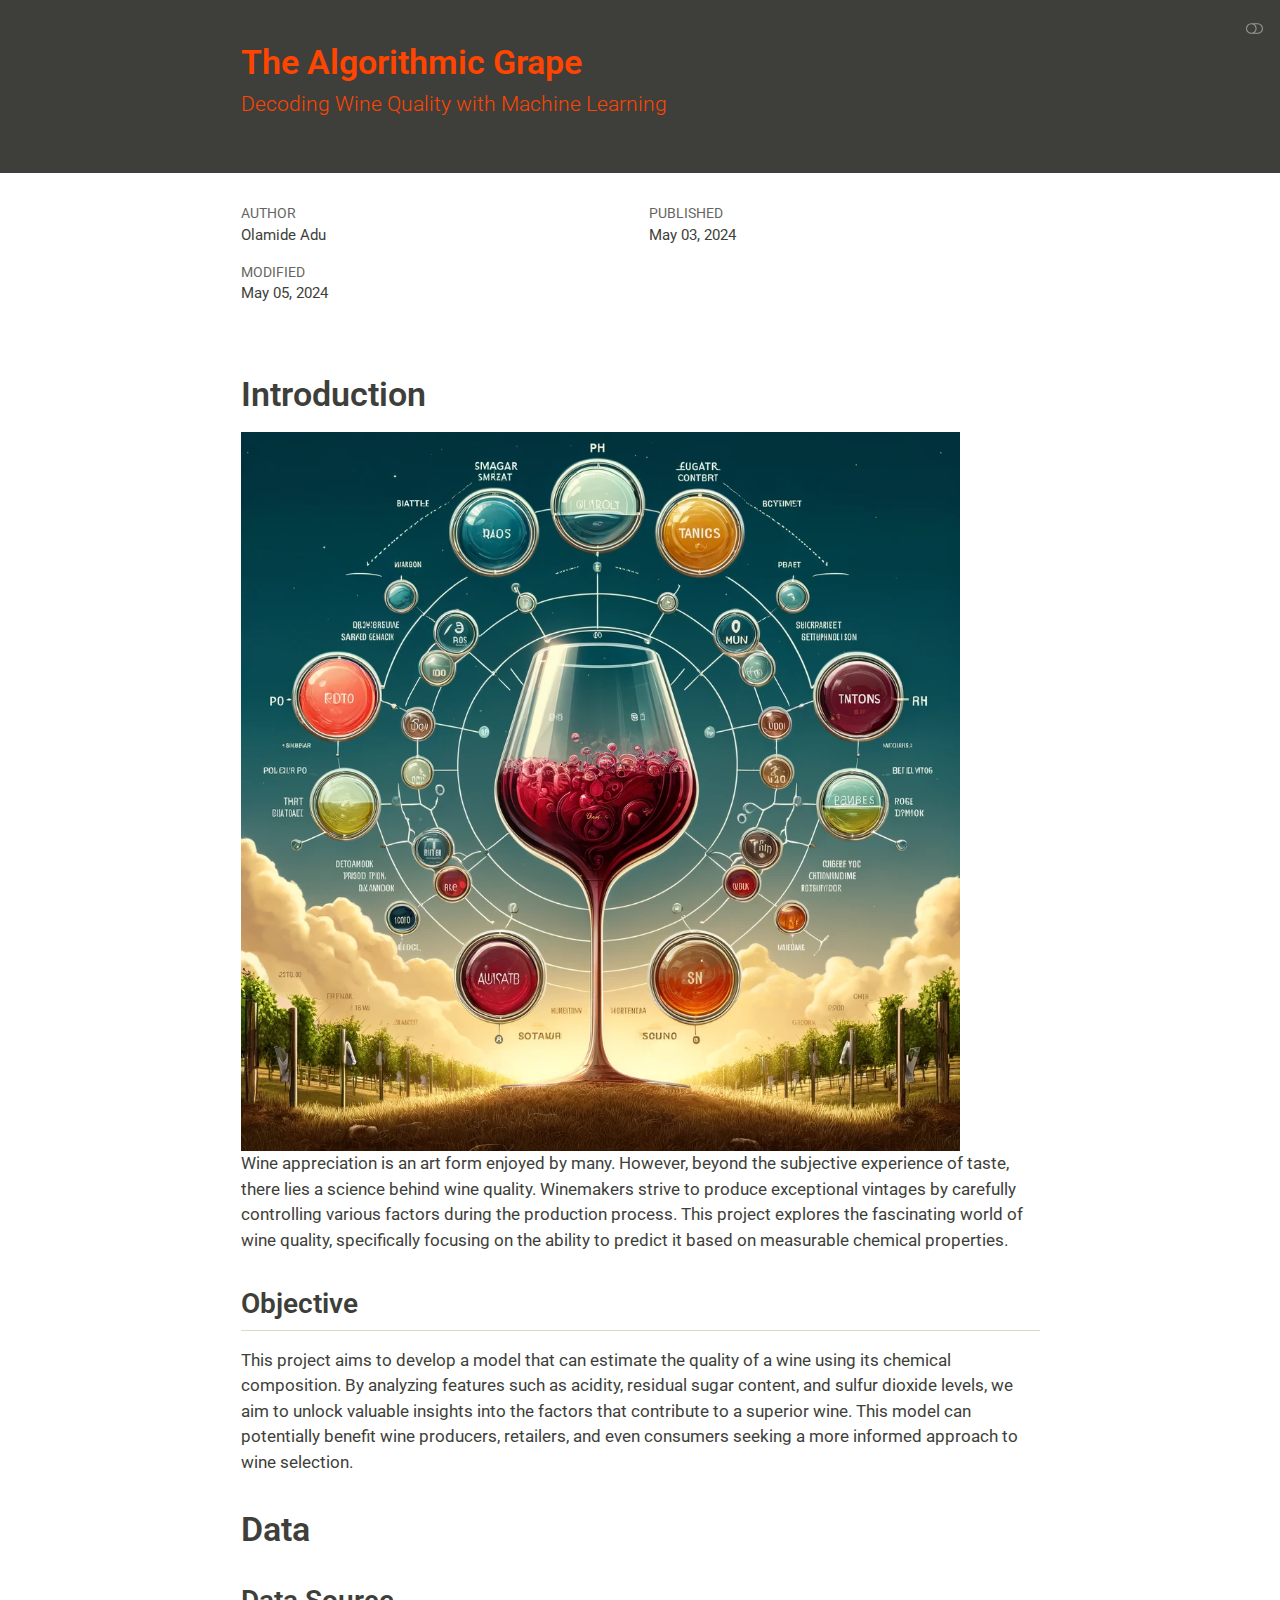
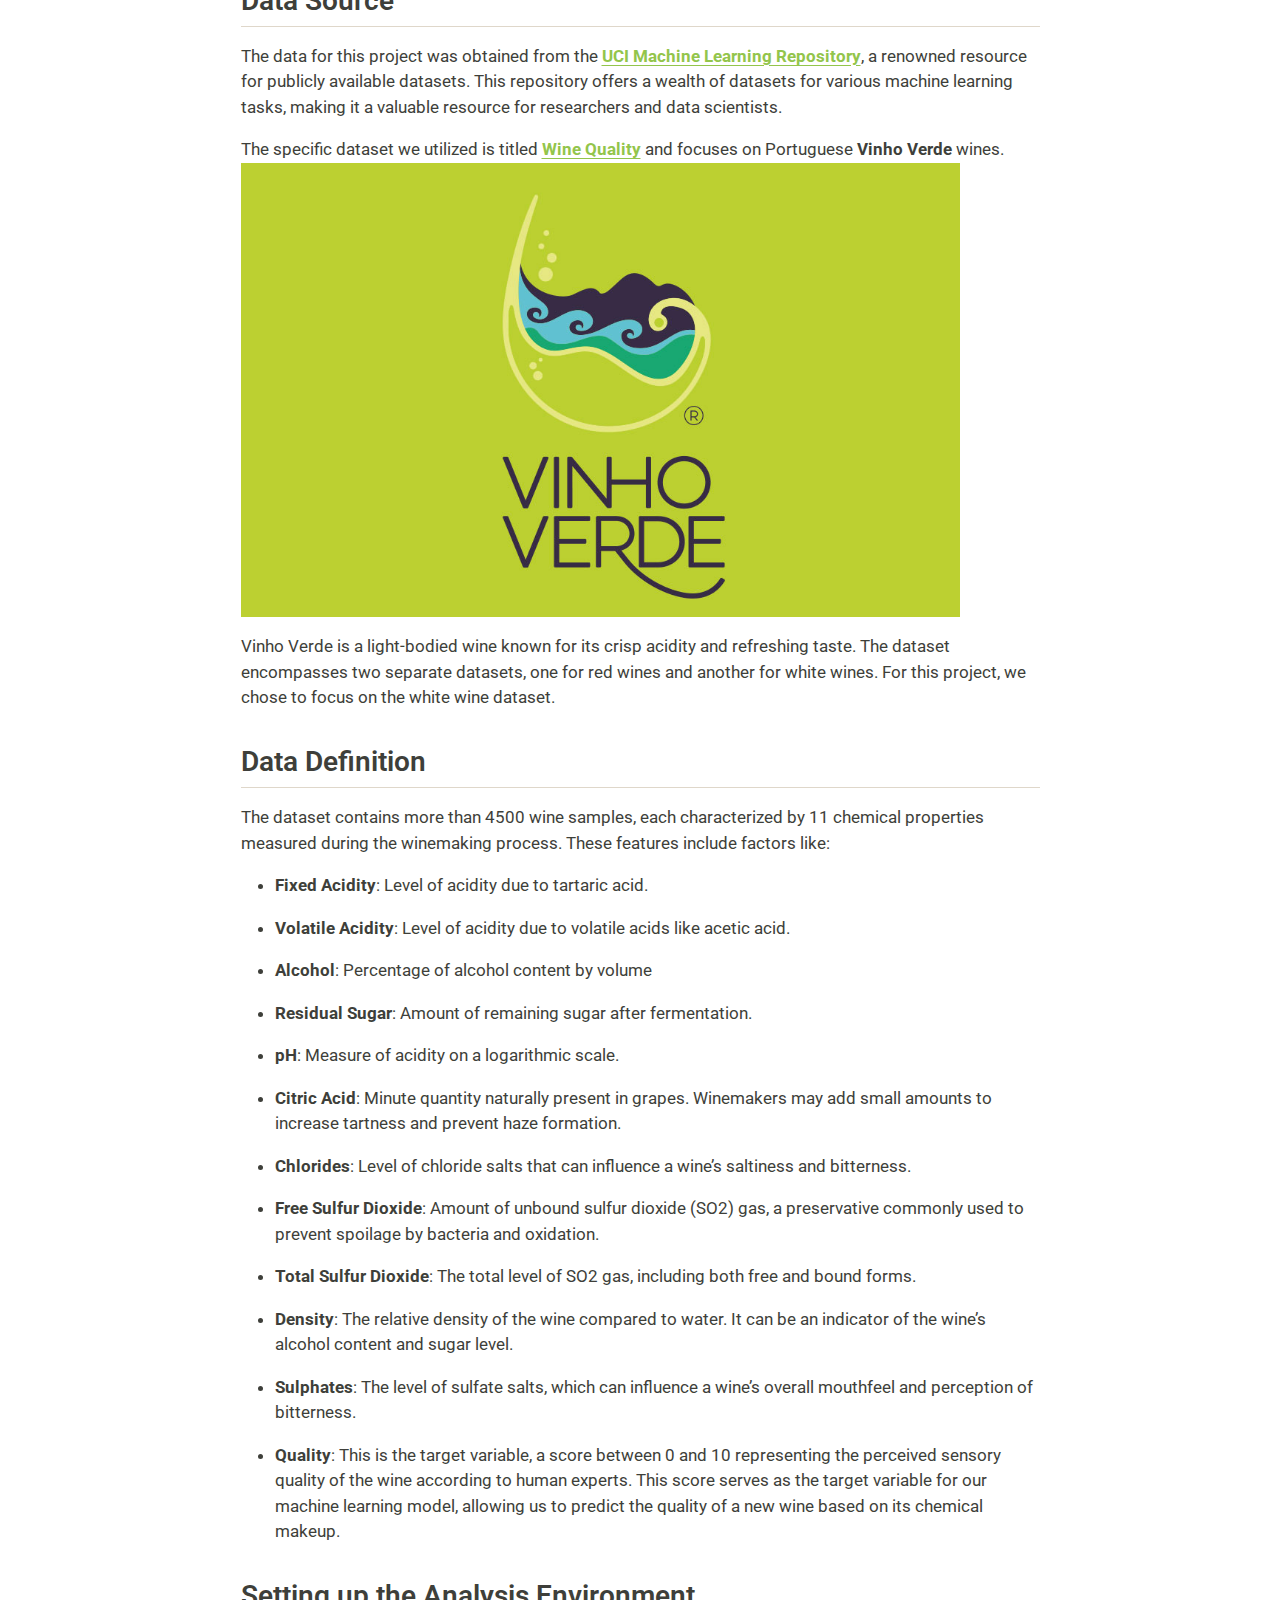
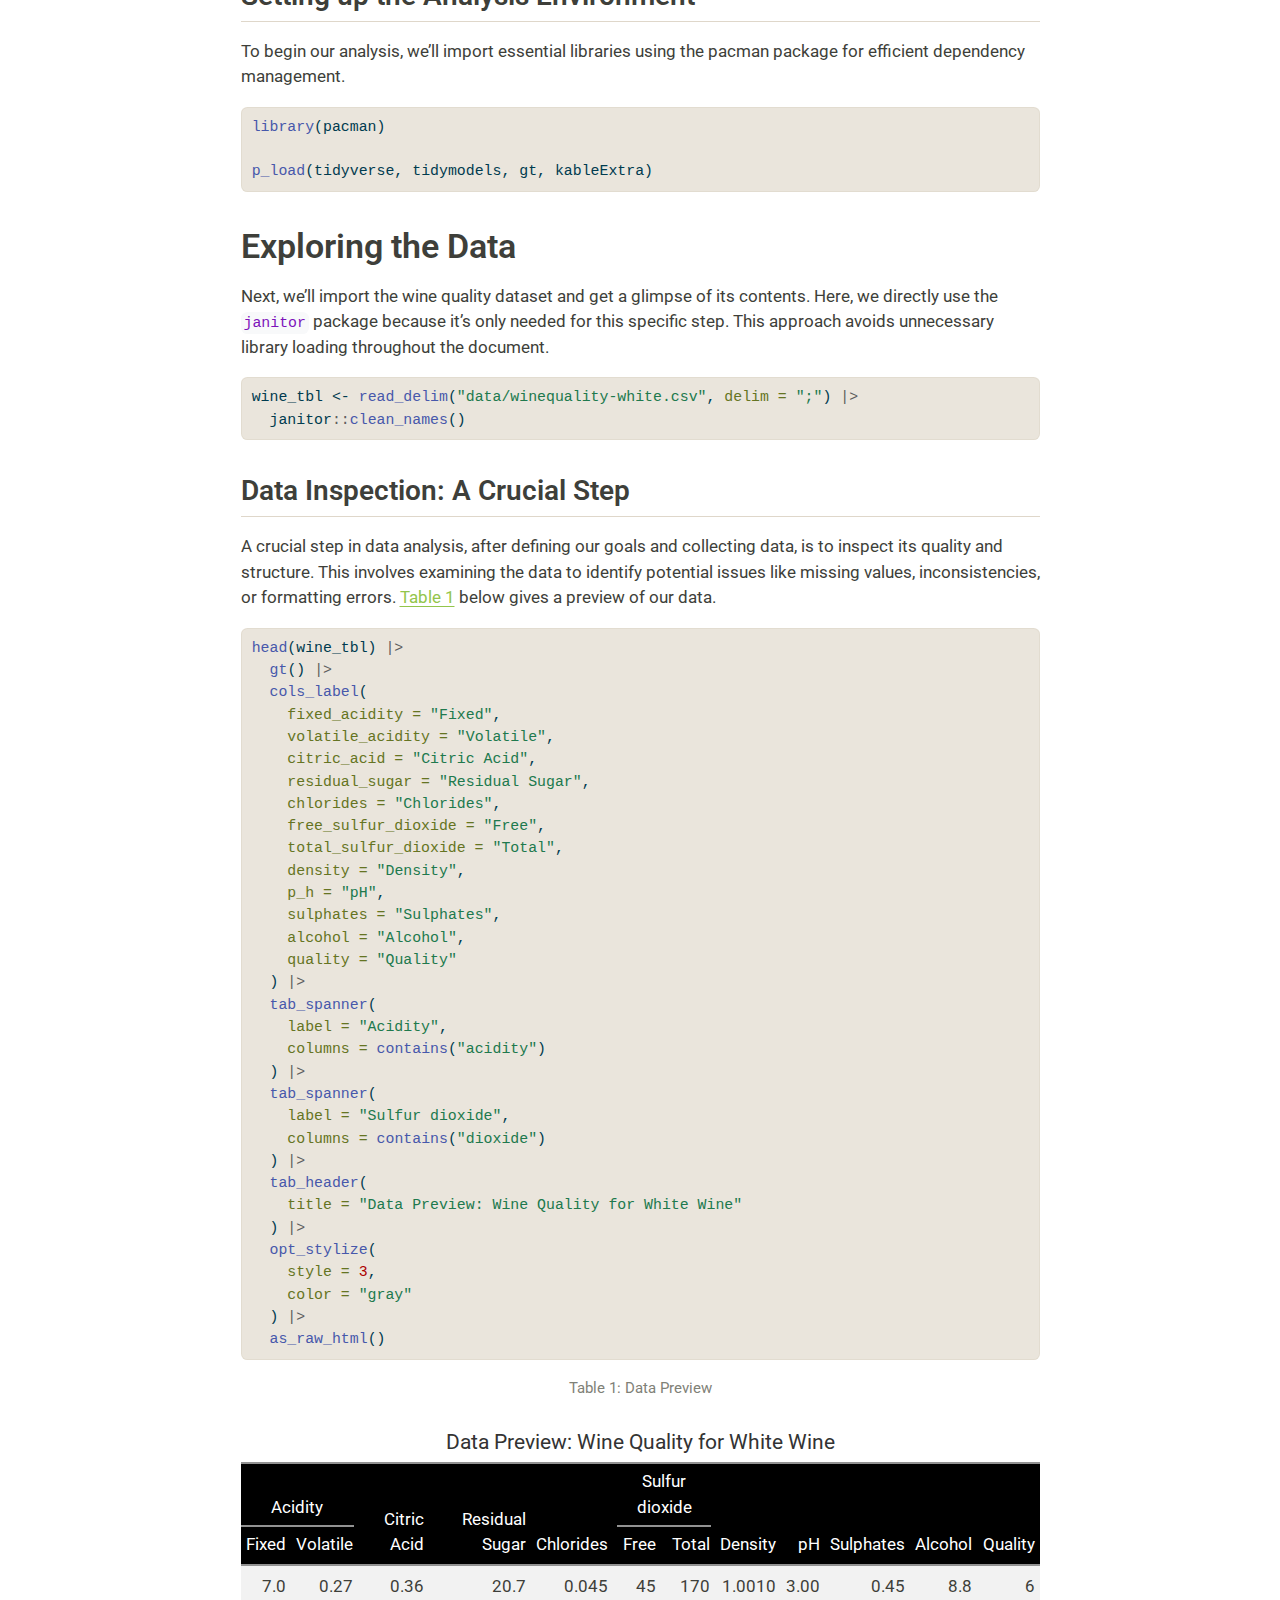
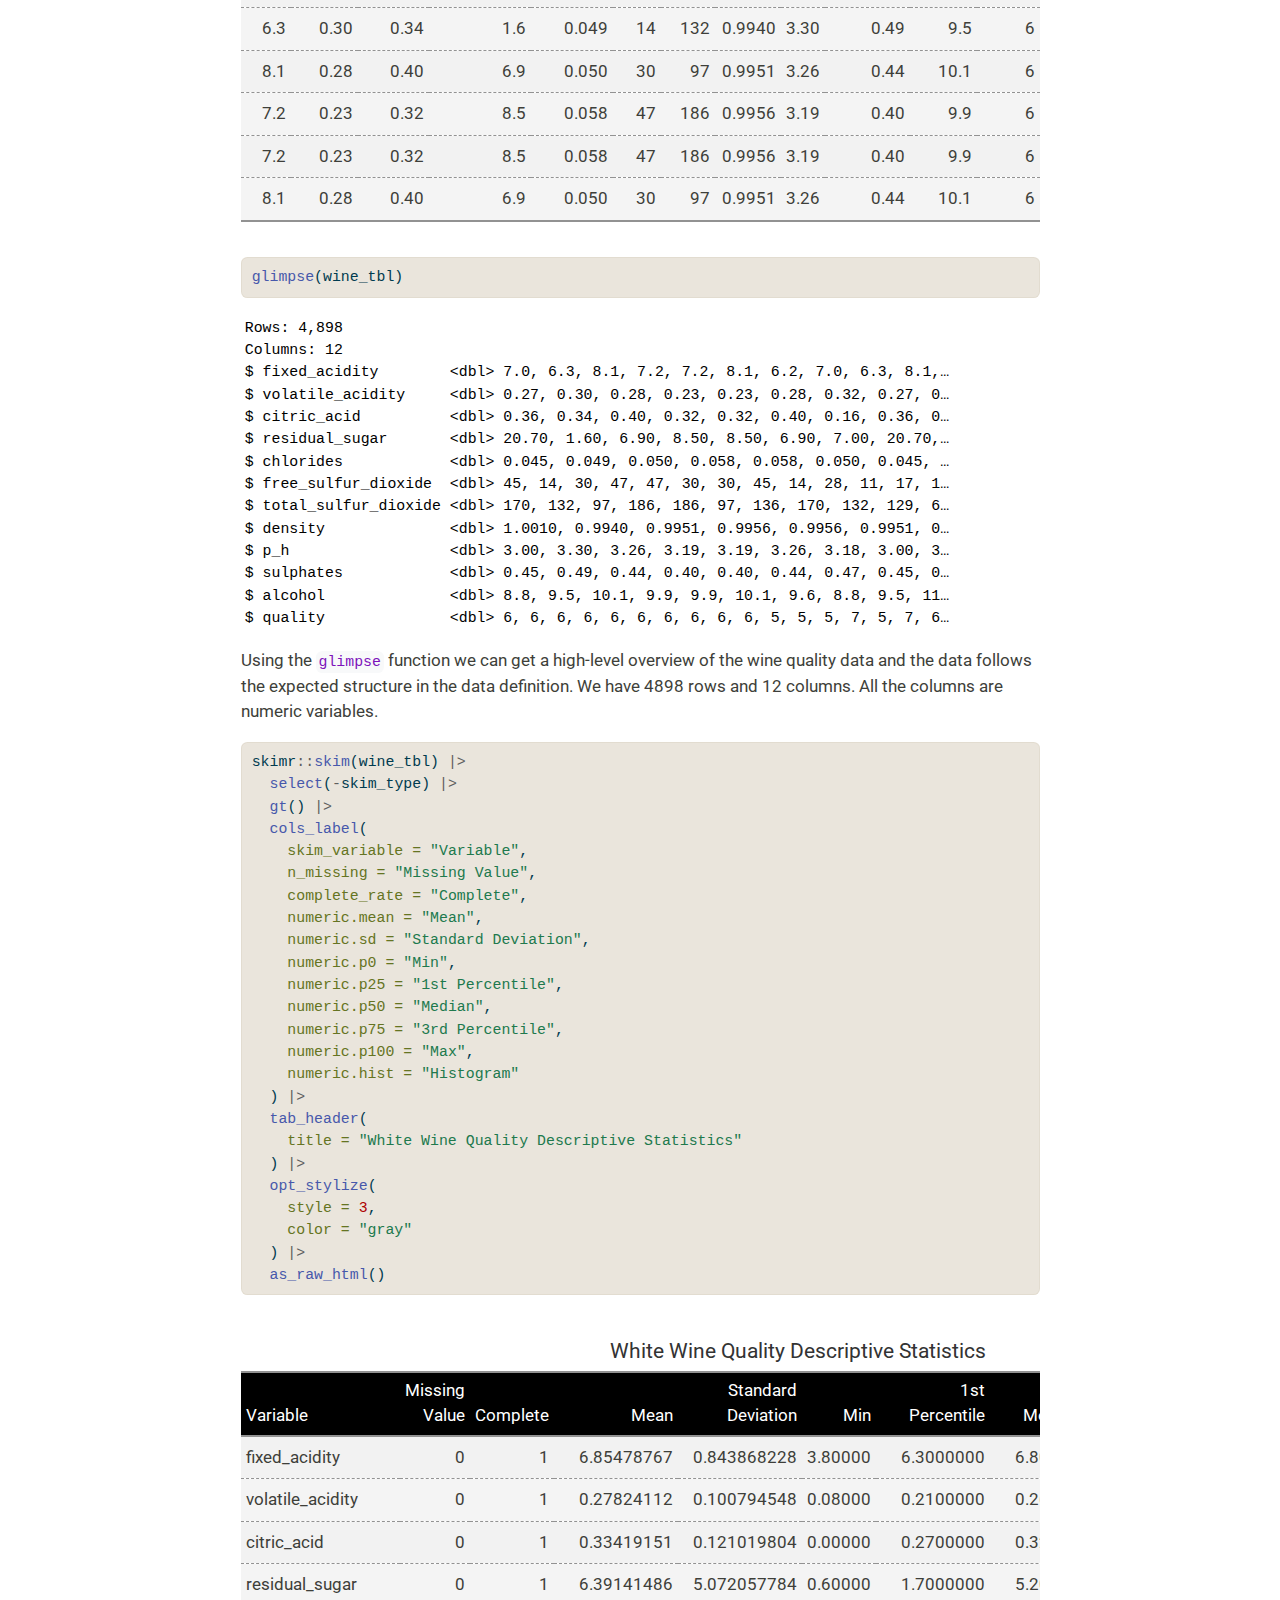
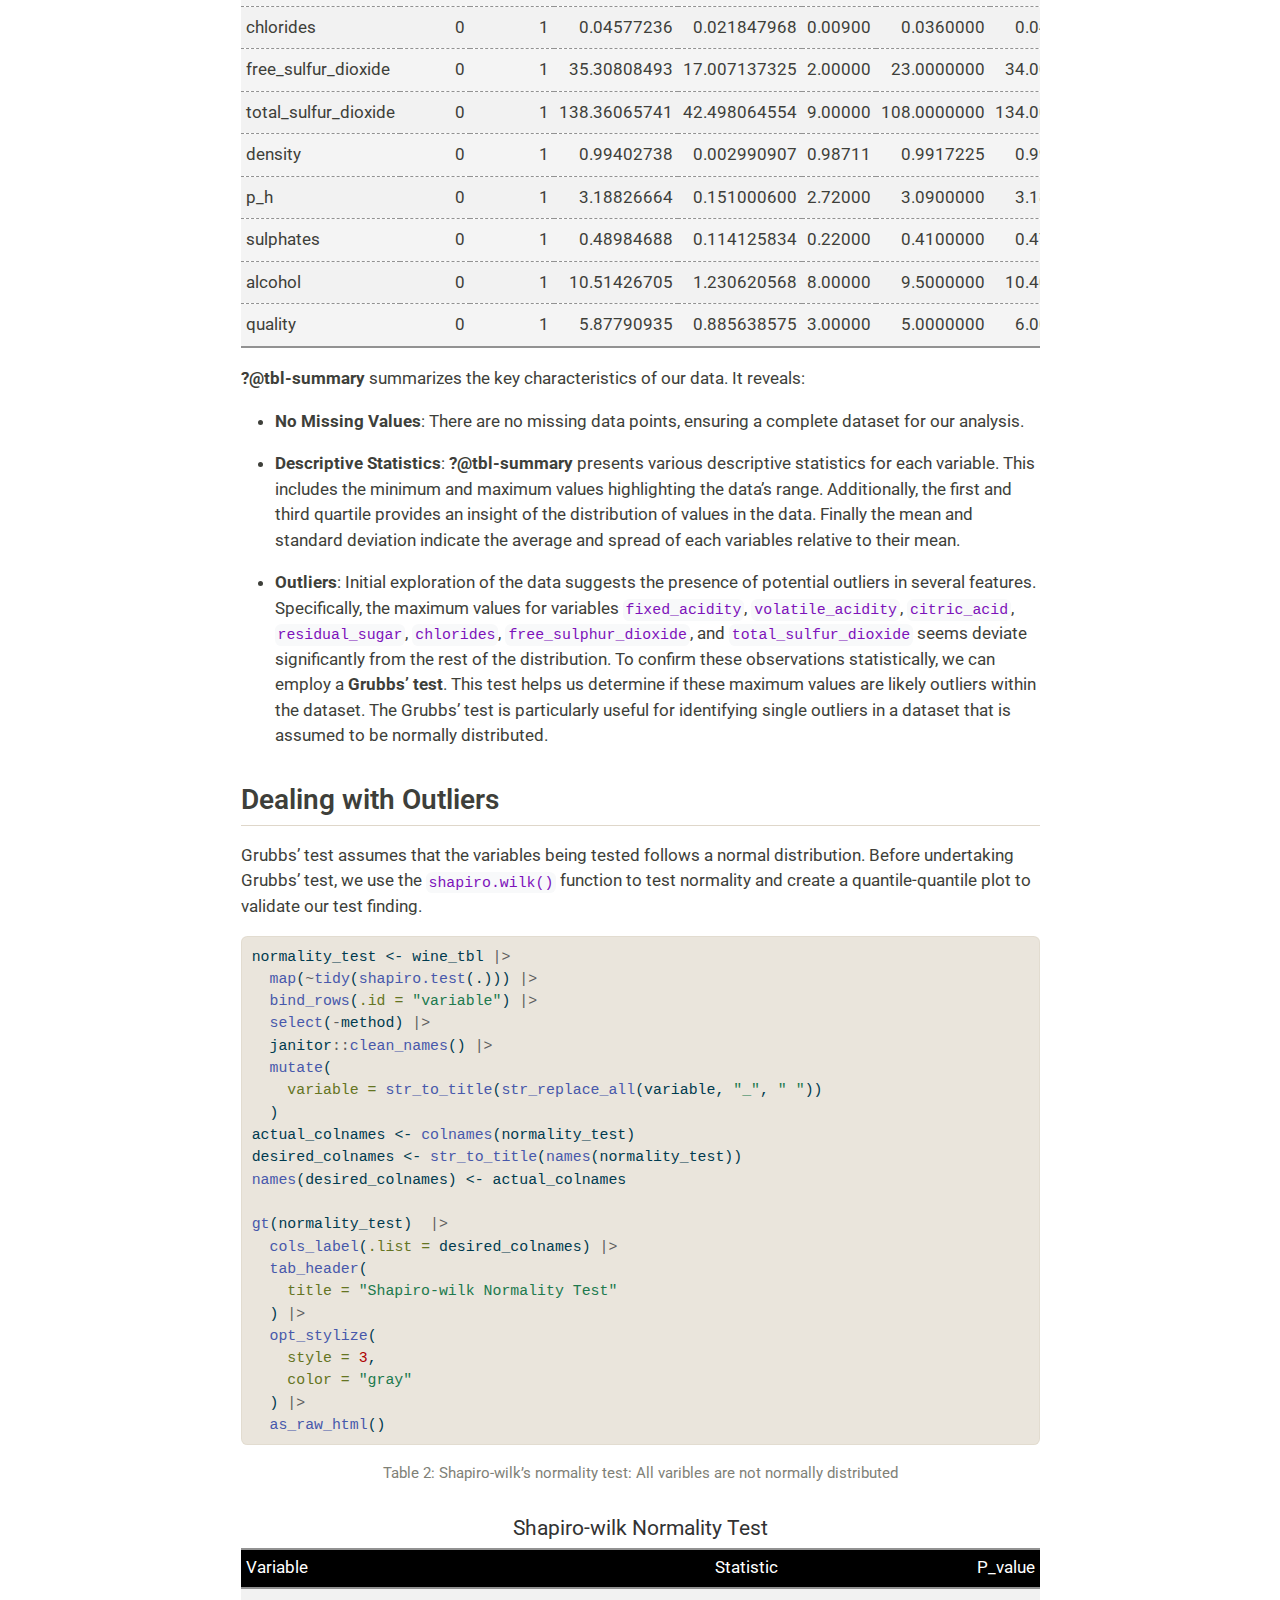
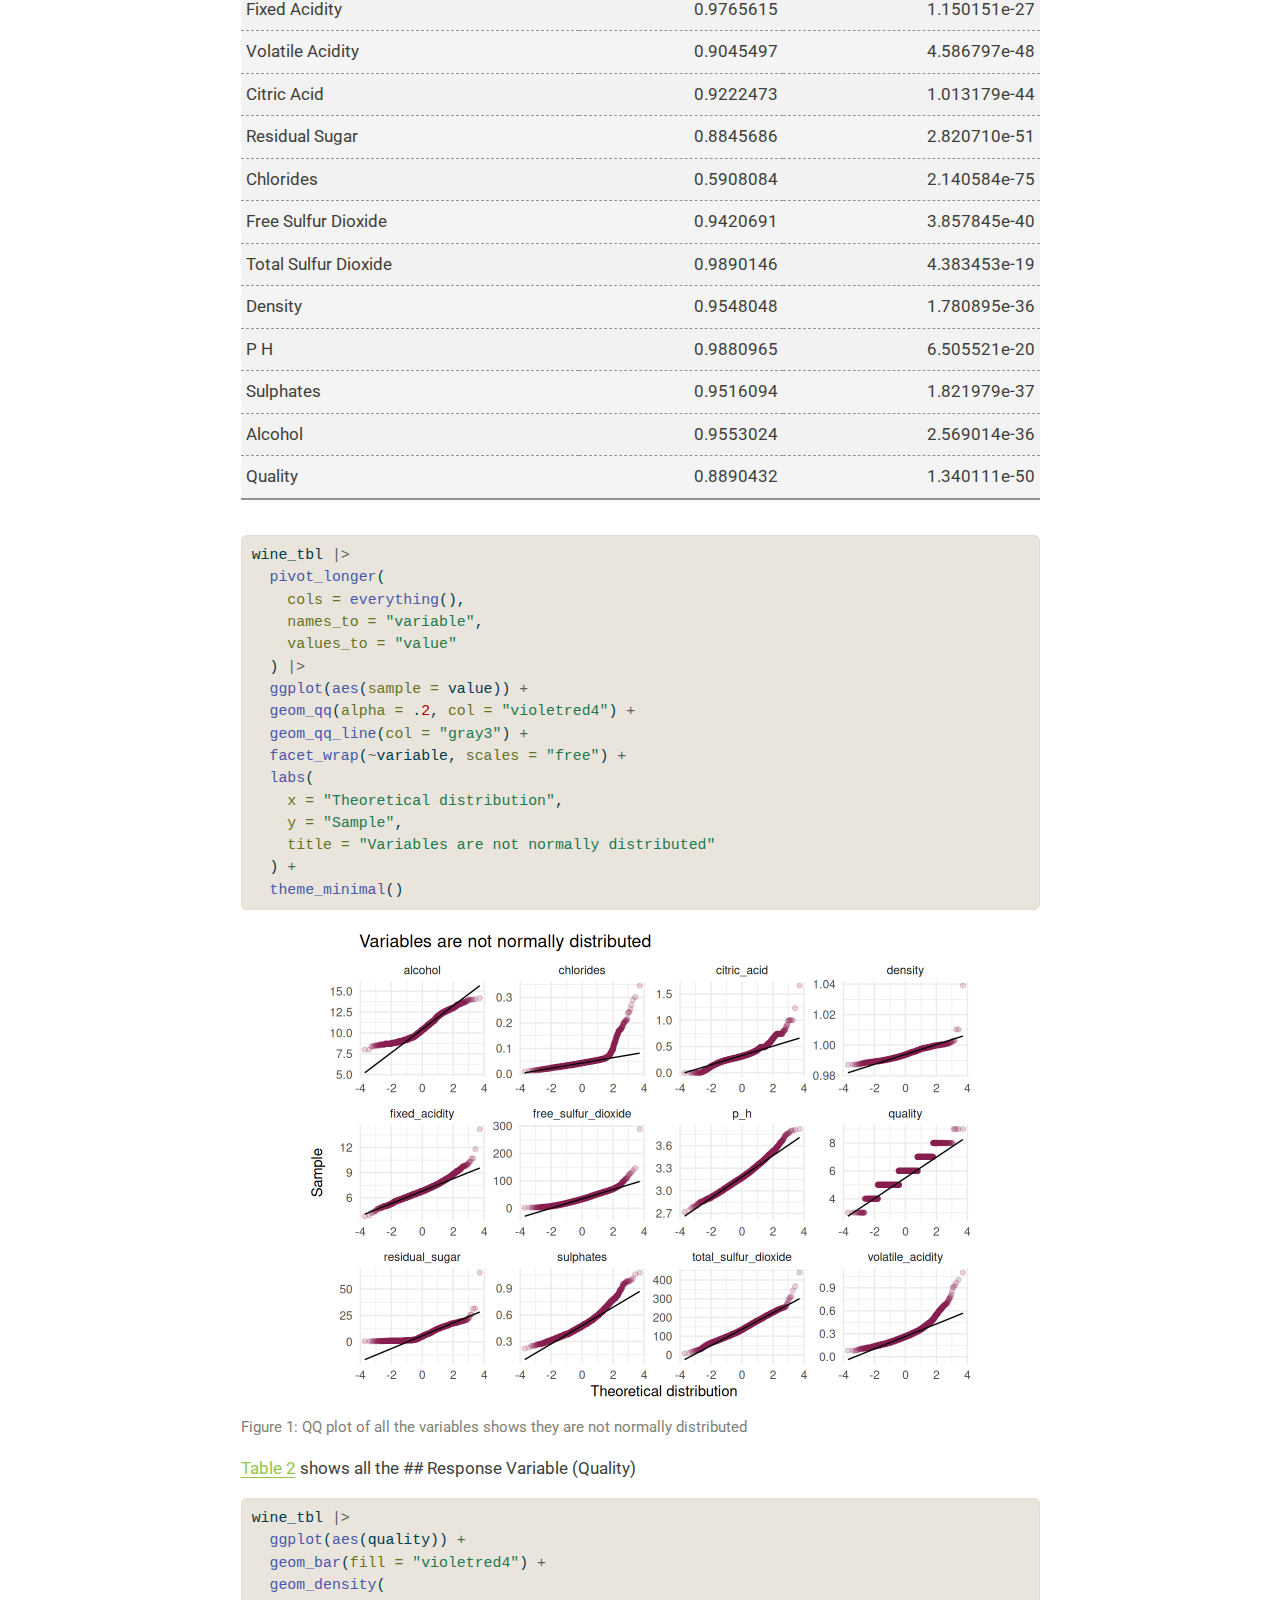
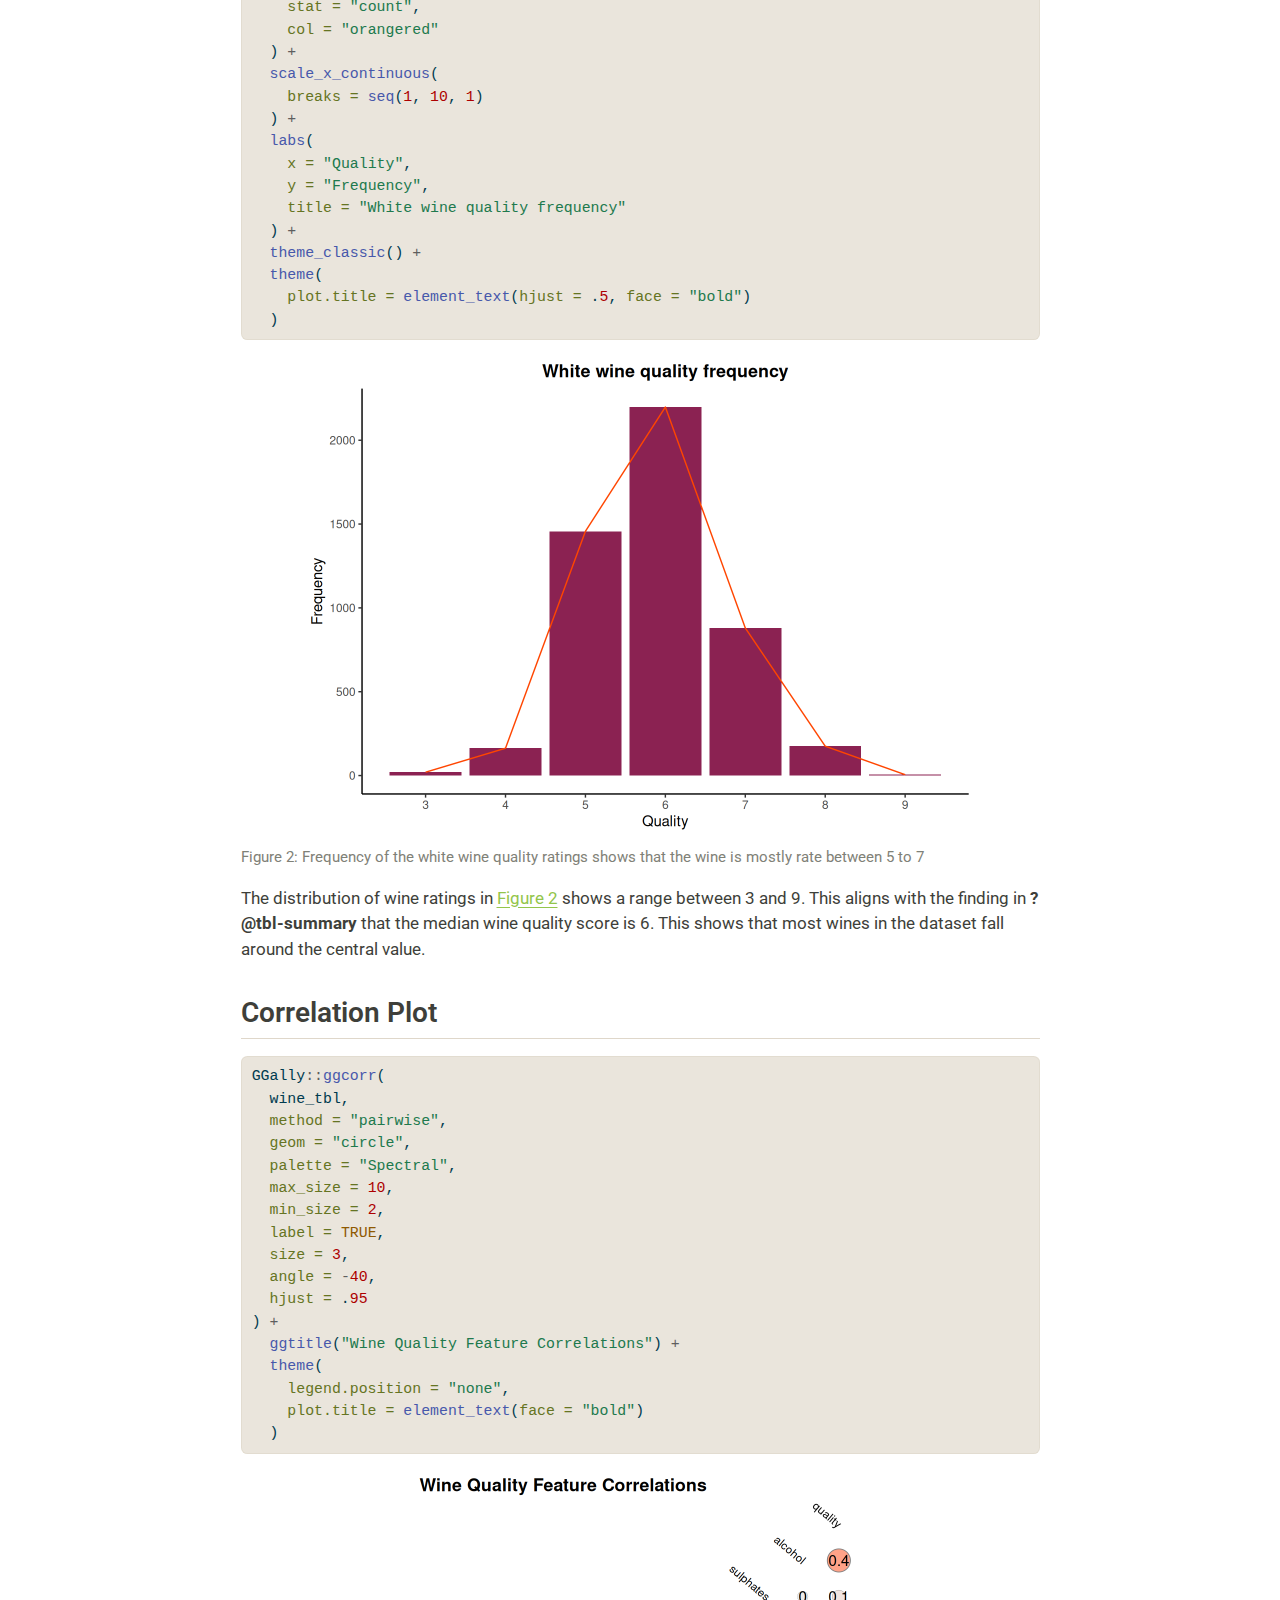
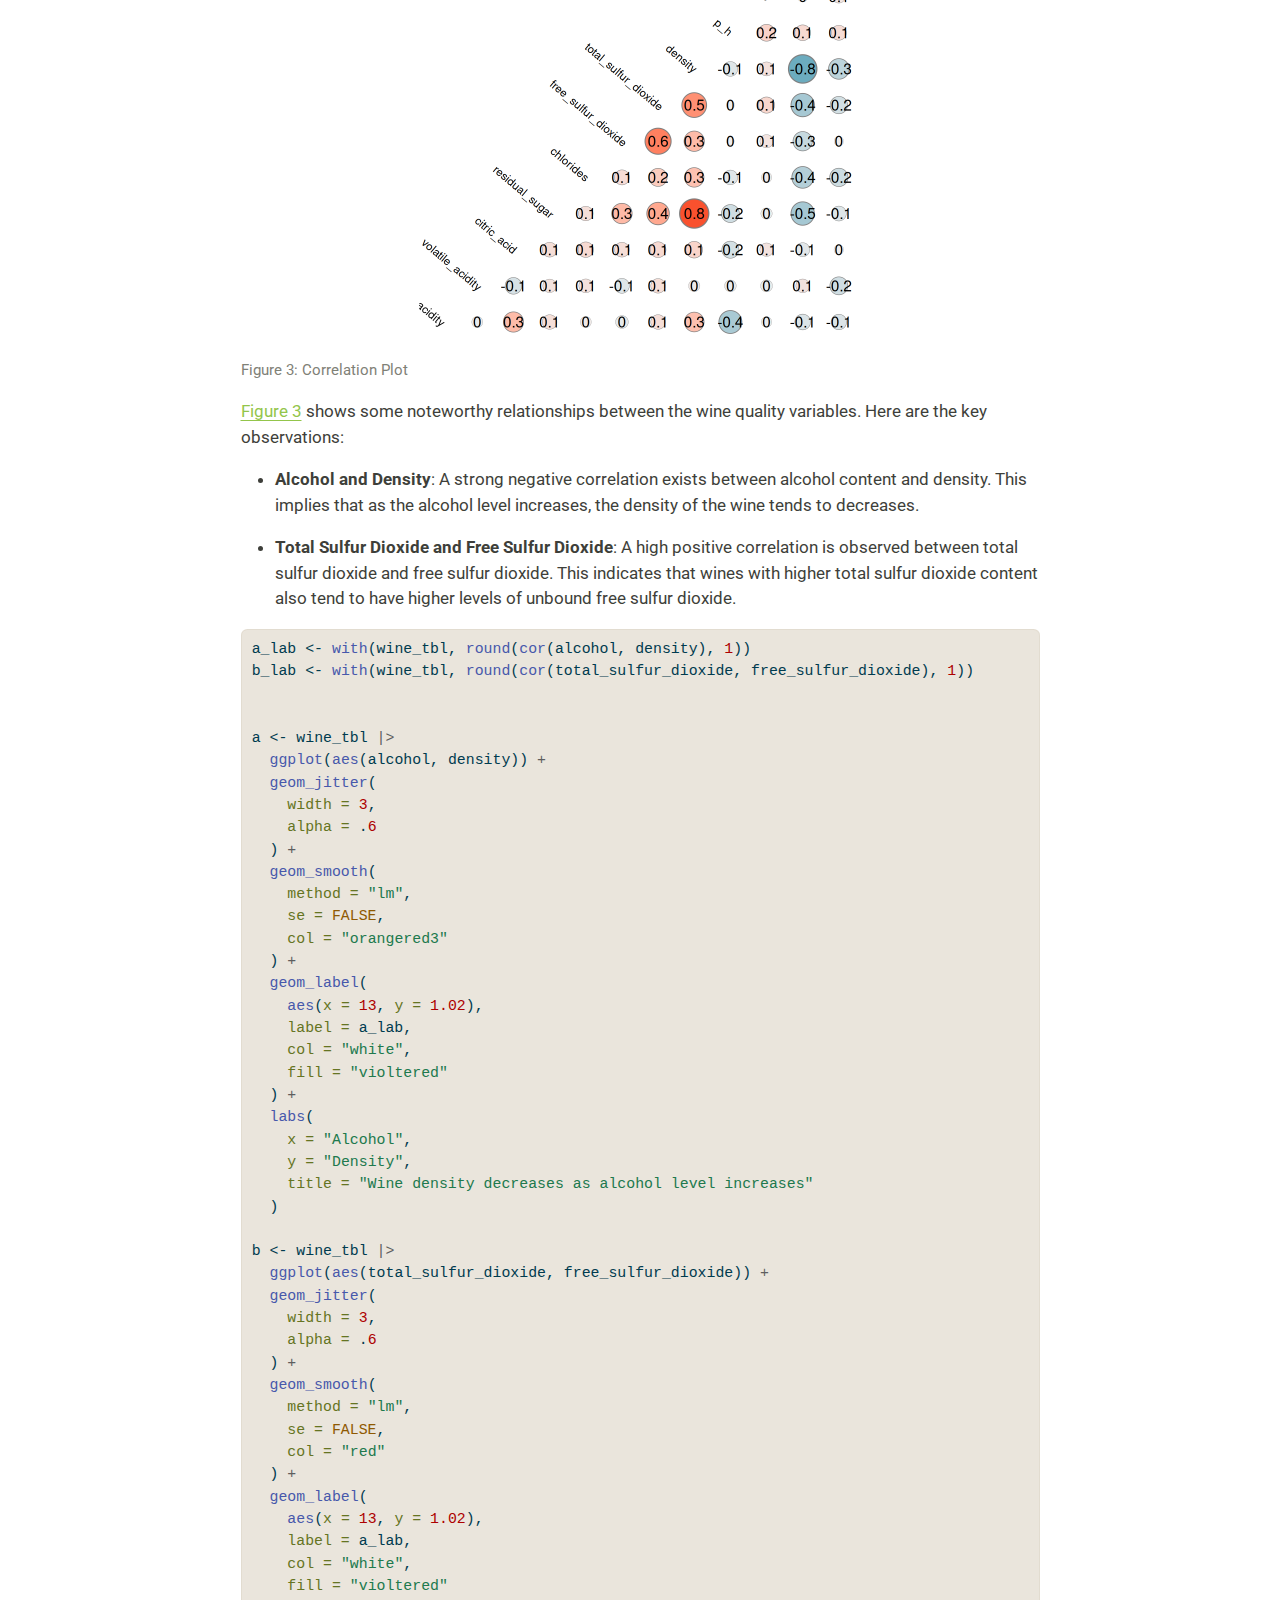
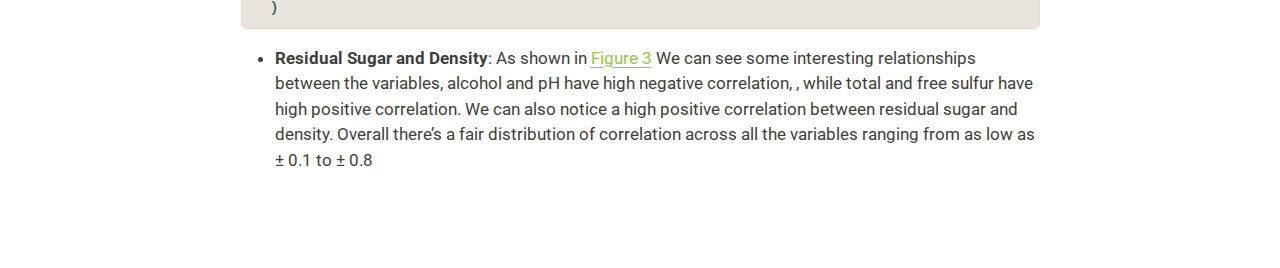
==== index.html @ 35907a8c "index file named" ====
<!DOCTYPE html>
<html xmlns="http://www.w3.org/1999/xhtml" lang="en" xml:lang="en"><head>

<meta charset="utf-8">
<meta name="generator" content="quarto-1.4.553">

<meta name="viewport" content="width=device-width, initial-scale=1.0, user-scalable=yes">

<meta name="author" content="Olamide Adu">
<meta name="dcterms.date" content="2024-05-03">

<title>The Algorithmic Grape</title>
<style>
code{white-space: pre-wrap;}
span.smallcaps{font-variant: small-caps;}
div.columns{display: flex; gap: min(4vw, 1.5em);}
div.column{flex: auto; overflow-x: auto;}
div.hanging-indent{margin-left: 1.5em; text-indent: -1.5em;}
ul.task-list{list-style: none;}
ul.task-list li input[type="checkbox"] {
  width: 0.8em;
  margin: 0 0.8em 0.2em -1em; /* quarto-specific, see https://github.com/quarto-dev/quarto-cli/issues/4556 */ 
  vertical-align: middle;
}
/* CSS for syntax highlighting */
pre > code.sourceCode { white-space: pre; position: relative; }
pre > code.sourceCode > span { line-height: 1.25; }
pre > code.sourceCode > span:empty { height: 1.2em; }
.sourceCode { overflow: visible; }
code.sourceCode > span { color: inherit; text-decoration: inherit; }
div.sourceCode { margin: 1em 0; }
pre.sourceCode { margin: 0; }
@media screen {
div.sourceCode { overflow: auto; }
}
@media print {
pre > code.sourceCode { white-space: pre-wrap; }
pre > code.sourceCode > span { text-indent: -5em; padding-left: 5em; }
}
pre.numberSource code
  { counter-reset: source-line 0; }
pre.numberSource code > span
  { position: relative; left: -4em; counter-increment: source-line; }
pre.numberSource code > span > a:first-child::before
  { content: counter(source-line);
    position: relative; left: -1em; text-align: right; vertical-align: baseline;
    border: none; display: inline-block;
    -webkit-touch-callout: none; -webkit-user-select: none;
    -khtml-user-select: none; -moz-user-select: none;
    -ms-user-select: none; user-select: none;
    padding: 0 4px; width: 4em;
  }
pre.numberSource { margin-left: 3em;  padding-left: 4px; }
div.sourceCode
  {   }
@media screen {
pre > code.sourceCode > span > a:first-child::before { text-decoration: underline; }
}
</style>


<script src="index_files/libs/clipboard/clipboard.min.js"></script>
<script src="index_files/libs/quarto-html/quarto.js"></script>
<script src="index_files/libs/quarto-html/popper.min.js"></script>
<script src="index_files/libs/quarto-html/tippy.umd.min.js"></script>
<script src="index_files/libs/quarto-html/anchor.min.js"></script>
<link href="index_files/libs/quarto-html/tippy.css" rel="stylesheet">
<link href="index_files/libs/quarto-html/quarto-syntax-highlighting.css" rel="stylesheet" class="quarto-color-scheme" id="quarto-text-highlighting-styles">
<link href="index_files/libs/quarto-html/quarto-syntax-highlighting-dark.css" rel="prefetch" class="quarto-color-scheme quarto-color-alternate" id="quarto-text-highlighting-styles">
<script src="index_files/libs/bootstrap/bootstrap.min.js"></script>
<link href="index_files/libs/bootstrap/bootstrap-icons.css" rel="stylesheet">
<link href="index_files/libs/bootstrap/bootstrap.min.css" rel="stylesheet" class="quarto-color-scheme" id="quarto-bootstrap" data-mode="light">
<link href="index_files/libs/bootstrap/bootstrap-dark.min.css" rel="prefetch" class="quarto-color-scheme quarto-color-alternate" id="quarto-bootstrap" data-mode="dark">
<style>

      .quarto-title-block .quarto-title-banner h1,
      .quarto-title-block .quarto-title-banner h2,
      .quarto-title-block .quarto-title-banner h3,
      .quarto-title-block .quarto-title-banner h4,
      .quarto-title-block .quarto-title-banner h5,
      .quarto-title-block .quarto-title-banner h6
      {
        color: orangered;
      }

      .quarto-title-block .quarto-title-banner {
        color: orangered;
      }
</style>
<link rel="shortcut icon" href="image/favicon.ico">


</head>

<body class="fullcontent">

<header id="title-block-header" class="quarto-title-block default page-columns page-full">
  <div class="quarto-title-banner page-columns page-full">
    <div class="quarto-title column-body">
      <h1 class="title">The Algorithmic Grape</h1>
            <p class="subtitle lead">Decoding Wine Quality with Machine Learning</p>
                      </div>
  </div>
    
  
  <div class="quarto-title-meta">

      <div>
      <div class="quarto-title-meta-heading">Author</div>
      <div class="quarto-title-meta-contents">
               <p>Olamide Adu </p>
            </div>
    </div>
      
      <div>
      <div class="quarto-title-meta-heading">Published</div>
      <div class="quarto-title-meta-contents">
        <p class="date">May 03, 2024</p>
      </div>
    </div>
    
      <div>
      <div class="quarto-title-meta-heading">Modified</div>
      <div class="quarto-title-meta-contents">
        <p class="date-modified">May 05, 2024</p>
      </div>
    </div>
      
    </div>
    
  
  </header><div id="quarto-content" class="page-columns page-rows-contents page-layout-article">

<main class="content quarto-banner-title-block" id="quarto-document-content">





<section id="introduction" class="level1">
<h1>Introduction</h1>
<p><img src="image/wine_chemical.webp" alt="wine qualities with chemicals" width="90%" height="70%"> <br> Wine appreciation is an art form enjoyed by many. However, beyond the subjective experience of taste, there lies a science behind wine quality. Winemakers strive to produce exceptional vintages by carefully controlling various factors during the production process. This project explores the fascinating world of wine quality, specifically focusing on the ability to predict it based on measurable chemical properties.</p>
<section id="objective" class="level2">
<h2 class="anchored" data-anchor-id="objective">Objective</h2>
<p>This project aims to develop a model that can estimate the quality of a wine using its chemical composition. By analyzing features such as acidity, residual sugar content, and sulfur dioxide levels, we aim to unlock valuable insights into the factors that contribute to a superior wine. This model can potentially benefit wine producers, retailers, and even consumers seeking a more informed approach to wine selection.</p>
</section>
</section>
<section id="data" class="level1">
<h1>Data</h1>
<section id="data-source" class="level2">
<h2 class="anchored" data-anchor-id="data-source">Data Source</h2>
<p>The data for this project was obtained from the <a href="https://archive.ics.uci.edu"><strong>UCI Machine Learning Repository</strong></a>, a renowned resource for publicly available datasets. This repository offers a wealth of datasets for various machine learning tasks, making it a valuable resource for researchers and data scientists.</p>
<p>The specific dataset we utilized is titled <a href="https://archive.ics.uci.edu/dataset/186/wine+quality"><strong>Wine Quality</strong></a> and focuses on Portuguese <strong>Vinho Verde</strong> wines. <br> <img src="image/vinho_logo.jpg" alt="Vinho wine logo" width="90%" height="50%"> <br></p>
<p>Vinho Verde is a light-bodied wine known for its crisp acidity and refreshing taste. The dataset encompasses two separate datasets, one for red wines and another for white wines. For this project, we chose to focus on the white wine dataset.</p>
</section>
<section id="data-definition" class="level2">
<h2 class="anchored" data-anchor-id="data-definition">Data Definition</h2>
<p>The dataset contains more than 4500 wine samples, each characterized by 11 chemical properties measured during the winemaking process. These features include factors like:</p>
<ul>
<li><p><strong>Fixed Acidity</strong>: Level of acidity due to tartaric acid.</p></li>
<li><p><strong>Volatile Acidity</strong>: Level of acidity due to volatile acids like acetic acid.</p></li>
<li><p><strong>Alcohol</strong>: Percentage of alcohol content by volume</p></li>
<li><p><strong>Residual Sugar</strong>: Amount of remaining sugar after fermentation.</p></li>
<li><p><strong>pH</strong>: Measure of acidity on a logarithmic scale.</p></li>
<li><p><strong>Citric Acid</strong>: Minute quantity naturally present in grapes. Winemakers may add small amounts to increase tartness and prevent haze formation.</p></li>
<li><p><strong>Chlorides</strong>: Level of chloride salts that can influence a wine’s saltiness and bitterness.</p></li>
<li><p><strong>Free Sulfur Dioxide</strong>: Amount of unbound sulfur dioxide (SO2) gas, a preservative commonly used to prevent spoilage by bacteria and oxidation.</p></li>
<li><p><strong>Total Sulfur Dioxide</strong>: The total level of SO2 gas, including both free and bound forms.</p></li>
<li><p><strong>Density</strong>: The relative density of the wine compared to water. It can be an indicator of the wine’s alcohol content and sugar level.</p></li>
<li><p><strong>Sulphates</strong>: The level of sulfate salts, which can influence a wine’s overall mouthfeel and perception of bitterness.</p></li>
<li><p><strong>Quality</strong>: This is the target variable, a score between 0 and 10 representing the perceived sensory quality of the wine according to human experts. This score serves as the target variable for our machine learning model, allowing us to predict the quality of a new wine based on its chemical makeup.</p></li>
</ul>
</section>
<section id="setting-up-the-analysis-environment" class="level2">
<h2 class="anchored" data-anchor-id="setting-up-the-analysis-environment">Setting up the Analysis Environment</h2>
<p>To begin our analysis, we’ll import essential libraries using the pacman package for efficient dependency management.</p>
<div class="cell">
<div class="sourceCode cell-code" id="cb1"><pre class="sourceCode r code-with-copy"><code class="sourceCode r"><span id="cb1-1"><a href="#cb1-1" aria-hidden="true" tabindex="-1"></a><span class="fu">library</span>(pacman)</span>
<span id="cb1-2"><a href="#cb1-2" aria-hidden="true" tabindex="-1"></a></span>
<span id="cb1-3"><a href="#cb1-3" aria-hidden="true" tabindex="-1"></a><span class="fu">p_load</span>(tidyverse, tidymodels, gt, kableExtra)</span></code><button title="Copy to Clipboard" class="code-copy-button"><i class="bi"></i></button></pre></div>
</div>
</section>
</section>
<section id="exploring-the-data" class="level1">
<h1>Exploring the Data</h1>
<p>Next, we’ll import the wine quality dataset and get a glimpse of its contents. Here, we directly use the <code>janitor</code> package because it’s only needed for this specific step. This approach avoids unnecessary library loading throughout the document.</p>
<div class="cell">
<div class="sourceCode cell-code" id="cb2"><pre class="sourceCode r code-with-copy"><code class="sourceCode r"><span id="cb2-1"><a href="#cb2-1" aria-hidden="true" tabindex="-1"></a>wine_tbl <span class="ot">&lt;-</span> <span class="fu">read_delim</span>(<span class="st">"data/winequality-white.csv"</span>, <span class="at">delim =</span> <span class="st">";"</span>) <span class="sc">|&gt;</span> </span>
<span id="cb2-2"><a href="#cb2-2" aria-hidden="true" tabindex="-1"></a>  janitor<span class="sc">::</span><span class="fu">clean_names</span>()</span></code><button title="Copy to Clipboard" class="code-copy-button"><i class="bi"></i></button></pre></div>
</div>
<section id="data-inspection-a-crucial-step" class="level2">
<h2 class="anchored" data-anchor-id="data-inspection-a-crucial-step">Data Inspection: A Crucial Step</h2>
<p>A crucial step in data analysis, after defining our goals and collecting data, is to inspect its quality and structure. This involves examining the data to identify potential issues like missing values, inconsistencies, or formatting errors. <a href="#tbl-data-preview" class="quarto-xref">Table&nbsp;1</a> below gives a preview of our data.</p>
<div class="cell">
<div class="sourceCode cell-code" id="cb3"><pre class="sourceCode r code-with-copy"><code class="sourceCode r"><span id="cb3-1"><a href="#cb3-1" aria-hidden="true" tabindex="-1"></a><span class="fu">head</span>(wine_tbl) <span class="sc">|&gt;</span> </span>
<span id="cb3-2"><a href="#cb3-2" aria-hidden="true" tabindex="-1"></a>  <span class="fu">gt</span>() <span class="sc">|&gt;</span> </span>
<span id="cb3-3"><a href="#cb3-3" aria-hidden="true" tabindex="-1"></a>  <span class="fu">cols_label</span>(</span>
<span id="cb3-4"><a href="#cb3-4" aria-hidden="true" tabindex="-1"></a>    <span class="at">fixed_acidity =</span> <span class="st">"Fixed"</span>,</span>
<span id="cb3-5"><a href="#cb3-5" aria-hidden="true" tabindex="-1"></a>    <span class="at">volatile_acidity =</span> <span class="st">"Volatile"</span>,</span>
<span id="cb3-6"><a href="#cb3-6" aria-hidden="true" tabindex="-1"></a>    <span class="at">citric_acid =</span> <span class="st">"Citric Acid"</span>,</span>
<span id="cb3-7"><a href="#cb3-7" aria-hidden="true" tabindex="-1"></a>    <span class="at">residual_sugar =</span> <span class="st">"Residual Sugar"</span>,</span>
<span id="cb3-8"><a href="#cb3-8" aria-hidden="true" tabindex="-1"></a>    <span class="at">chlorides =</span> <span class="st">"Chlorides"</span>,</span>
<span id="cb3-9"><a href="#cb3-9" aria-hidden="true" tabindex="-1"></a>    <span class="at">free_sulfur_dioxide =</span> <span class="st">"Free"</span>,</span>
<span id="cb3-10"><a href="#cb3-10" aria-hidden="true" tabindex="-1"></a>    <span class="at">total_sulfur_dioxide =</span> <span class="st">"Total"</span>,</span>
<span id="cb3-11"><a href="#cb3-11" aria-hidden="true" tabindex="-1"></a>    <span class="at">density =</span> <span class="st">"Density"</span>,</span>
<span id="cb3-12"><a href="#cb3-12" aria-hidden="true" tabindex="-1"></a>    <span class="at">p_h =</span> <span class="st">"pH"</span>,</span>
<span id="cb3-13"><a href="#cb3-13" aria-hidden="true" tabindex="-1"></a>    <span class="at">sulphates =</span> <span class="st">"Sulphates"</span>,</span>
<span id="cb3-14"><a href="#cb3-14" aria-hidden="true" tabindex="-1"></a>    <span class="at">alcohol =</span> <span class="st">"Alcohol"</span>,</span>
<span id="cb3-15"><a href="#cb3-15" aria-hidden="true" tabindex="-1"></a>    <span class="at">quality =</span> <span class="st">"Quality"</span></span>
<span id="cb3-16"><a href="#cb3-16" aria-hidden="true" tabindex="-1"></a>  ) <span class="sc">|&gt;</span> </span>
<span id="cb3-17"><a href="#cb3-17" aria-hidden="true" tabindex="-1"></a>  <span class="fu">tab_spanner</span>(</span>
<span id="cb3-18"><a href="#cb3-18" aria-hidden="true" tabindex="-1"></a>    <span class="at">label =</span> <span class="st">"Acidity"</span>,</span>
<span id="cb3-19"><a href="#cb3-19" aria-hidden="true" tabindex="-1"></a>    <span class="at">columns =</span> <span class="fu">contains</span>(<span class="st">"acidity"</span>)</span>
<span id="cb3-20"><a href="#cb3-20" aria-hidden="true" tabindex="-1"></a>  ) <span class="sc">|&gt;</span> </span>
<span id="cb3-21"><a href="#cb3-21" aria-hidden="true" tabindex="-1"></a>  <span class="fu">tab_spanner</span>(</span>
<span id="cb3-22"><a href="#cb3-22" aria-hidden="true" tabindex="-1"></a>    <span class="at">label =</span> <span class="st">"Sulfur dioxide"</span>,</span>
<span id="cb3-23"><a href="#cb3-23" aria-hidden="true" tabindex="-1"></a>    <span class="at">columns =</span> <span class="fu">contains</span>(<span class="st">"dioxide"</span>)</span>
<span id="cb3-24"><a href="#cb3-24" aria-hidden="true" tabindex="-1"></a>  ) <span class="sc">|&gt;</span> </span>
<span id="cb3-25"><a href="#cb3-25" aria-hidden="true" tabindex="-1"></a>  <span class="fu">tab_header</span>(</span>
<span id="cb3-26"><a href="#cb3-26" aria-hidden="true" tabindex="-1"></a>    <span class="at">title =</span> <span class="st">"Data Preview: Wine Quality for White Wine"</span></span>
<span id="cb3-27"><a href="#cb3-27" aria-hidden="true" tabindex="-1"></a>  ) <span class="sc">|&gt;</span> </span>
<span id="cb3-28"><a href="#cb3-28" aria-hidden="true" tabindex="-1"></a>  <span class="fu">opt_stylize</span>(</span>
<span id="cb3-29"><a href="#cb3-29" aria-hidden="true" tabindex="-1"></a>    <span class="at">style =</span> <span class="dv">3</span>,</span>
<span id="cb3-30"><a href="#cb3-30" aria-hidden="true" tabindex="-1"></a>    <span class="at">color =</span> <span class="st">"gray"</span></span>
<span id="cb3-31"><a href="#cb3-31" aria-hidden="true" tabindex="-1"></a>  ) <span class="sc">|&gt;</span> </span>
<span id="cb3-32"><a href="#cb3-32" aria-hidden="true" tabindex="-1"></a>  <span class="fu">as_raw_html</span>()</span></code><button title="Copy to Clipboard" class="code-copy-button"><i class="bi"></i></button></pre></div>
<div id="tbl-data-preview" class="cell quarto-float anchored">
<figure class="quarto-float quarto-float-tbl figure">
<figcaption class="quarto-float-caption-top quarto-float-caption quarto-float-tbl" id="tbl-data-preview-caption-0ceaefa1-69ba-4598-a22c-09a6ac19f8ca">
Table&nbsp;1: Data Preview
</figcaption>
<div aria-describedby="tbl-data-preview-caption-0ceaefa1-69ba-4598-a22c-09a6ac19f8ca">
<div class="cell-output-display">
<div>
<div id="jdtfpayfzj" style="padding-left:0px;padding-right:0px;padding-top:10px;padding-bottom:10px;overflow-x:auto;overflow-y:auto;width:auto;height:auto;">
  
  
<table class="gt_table do-not-create-environment cell table table-sm table-striped small" data-quarto-postprocess="true" data-quarto-disable-processing="false" data-quarto-bootstrap="false" data-bgcolor="#FFFFFF">
<thead style="border-style: none;">
<tr class="header gt_heading" style="border-style: none; background-color: #FFFFFF; text-align: center; border-bottom-color: #FFFFFF; border-left-style: none; border-left-width: 1px; border-left-color: #D3D3D3; border-right-style: none; border-right-width: 1px; border-right-color: #D3D3D3;" data-bgcolor="#FFFFFF" data-align="center">
<th colspan="12" class="gt_heading gt_title gt_font_normal gt_bottom_border" style="text-align: center; border-style: none; color: #333333; font-size: 125%; padding-top: 4px; padding-bottom: 4px; padding-left: 5px; padding-right: 5px; background-color: #FFFFFF; border-left-style: none; border-left-width: 1px; border-left-color: #D3D3D3; border-right-style: none; border-right-width: 1px; border-right-color: #D3D3D3; border-bottom-style: solid; border-bottom-width: 2px; border-bottom-color: #929292; font-weight: normal;" data-bgcolor="#FFFFFF">Data Preview: Wine Quality for White Wine</th>
</tr>
<tr class="odd gt_col_headings gt_spanner_row" style="border-style: none; border-top-style: solid; border-top-width: 2px; border-top-color: #929292; border-bottom-width: 2px; border-bottom-color: #929292; border-left-style: none; border-left-width: 1px; border-left-color: #D3D3D3; border-right-style: none; border-right-width: 1px; border-right-color: #D3D3D3; border-bottom-style: hidden;">
<th colspan="2" id="Acidity" class="gt_center gt_columns_top_border gt_column_spanner_outer" data-quarto-table-cell-role="th" scope="colgroup" style="text-align: center; border-style: none; color: #FFFFFF; background-color: #000000; font-size: 100%; font-weight: normal; text-transform: inherit; padding-top: 0; padding-bottom: 0; padding-right: 4px; padding-left: 0;" data-bgcolor="#000000"><span class="gt_column_spanner" style="border-bottom-style: solid; border-bottom-width: 2px; border-bottom-color: #929292; vertical-align: bottom; padding-top: 5px; padding-bottom: 5px; overflow-x: hidden; display: inline-block; width: 100%;">Acidity</span></th>
<th rowspan="2" id="Citric Acid" class="gt_col_heading gt_columns_bottom_border gt_right" data-quarto-table-cell-role="th" scope="col" style="text-align: right; border-style: none; color: #FFFFFF; background-color: #000000; font-size: 100%; font-weight: normal; text-transform: inherit; border-left-style: none; border-left-width: 1px; border-left-color: #D3D3D3; border-right-style: none; border-right-width: 1px; border-right-color: #D3D3D3; vertical-align: bottom; padding-top: 5px; padding-bottom: 6px; padding-left: 5px; padding-right: 5px; overflow-x: hidden; font-variant-numeric: tabular-nums;" data-bgcolor="#000000" data-valign="bottom">Citric Acid</th>
<th rowspan="2" id="Residual Sugar" class="gt_col_heading gt_columns_bottom_border gt_right" data-quarto-table-cell-role="th" scope="col" style="text-align: right; border-style: none; color: #FFFFFF; background-color: #000000; font-size: 100%; font-weight: normal; text-transform: inherit; border-left-style: none; border-left-width: 1px; border-left-color: #D3D3D3; border-right-style: none; border-right-width: 1px; border-right-color: #D3D3D3; vertical-align: bottom; padding-top: 5px; padding-bottom: 6px; padding-left: 5px; padding-right: 5px; overflow-x: hidden; font-variant-numeric: tabular-nums;" data-bgcolor="#000000" data-valign="bottom">Residual Sugar</th>
<th rowspan="2" id="Chlorides" class="gt_col_heading gt_columns_bottom_border gt_right" data-quarto-table-cell-role="th" scope="col" style="text-align: right; border-style: none; color: #FFFFFF; background-color: #000000; font-size: 100%; font-weight: normal; text-transform: inherit; border-left-style: none; border-left-width: 1px; border-left-color: #D3D3D3; border-right-style: none; border-right-width: 1px; border-right-color: #D3D3D3; vertical-align: bottom; padding-top: 5px; padding-bottom: 6px; padding-left: 5px; padding-right: 5px; overflow-x: hidden; font-variant-numeric: tabular-nums;" data-bgcolor="#000000" data-valign="bottom">Chlorides</th>
<th colspan="2" id="Sulfur dioxide" class="gt_center gt_columns_top_border gt_column_spanner_outer" data-quarto-table-cell-role="th" scope="colgroup" style="text-align: center; border-style: none; color: #FFFFFF; background-color: #000000; font-size: 100%; font-weight: normal; text-transform: inherit; padding-top: 0; padding-bottom: 0; padding-left: 4px; padding-right: 4px;" data-bgcolor="#000000"><span class="gt_column_spanner" style="border-bottom-style: solid; border-bottom-width: 2px; border-bottom-color: #929292; vertical-align: bottom; padding-top: 5px; padding-bottom: 5px; overflow-x: hidden; display: inline-block; width: 100%;">Sulfur dioxide</span></th>
<th rowspan="2" id="Density" class="gt_col_heading gt_columns_bottom_border gt_right" data-quarto-table-cell-role="th" scope="col" style="text-align: right; border-style: none; color: #FFFFFF; background-color: #000000; font-size: 100%; font-weight: normal; text-transform: inherit; border-left-style: none; border-left-width: 1px; border-left-color: #D3D3D3; border-right-style: none; border-right-width: 1px; border-right-color: #D3D3D3; vertical-align: bottom; padding-top: 5px; padding-bottom: 6px; padding-left: 5px; padding-right: 5px; overflow-x: hidden; font-variant-numeric: tabular-nums;" data-bgcolor="#000000" data-valign="bottom">Density</th>
<th rowspan="2" id="pH" class="gt_col_heading gt_columns_bottom_border gt_right" data-quarto-table-cell-role="th" scope="col" style="text-align: right; border-style: none; color: #FFFFFF; background-color: #000000; font-size: 100%; font-weight: normal; text-transform: inherit; border-left-style: none; border-left-width: 1px; border-left-color: #D3D3D3; border-right-style: none; border-right-width: 1px; border-right-color: #D3D3D3; vertical-align: bottom; padding-top: 5px; padding-bottom: 6px; padding-left: 5px; padding-right: 5px; overflow-x: hidden; font-variant-numeric: tabular-nums;" data-bgcolor="#000000" data-valign="bottom">pH</th>
<th rowspan="2" id="Sulphates" class="gt_col_heading gt_columns_bottom_border gt_right" data-quarto-table-cell-role="th" scope="col" style="text-align: right; border-style: none; color: #FFFFFF; background-color: #000000; font-size: 100%; font-weight: normal; text-transform: inherit; border-left-style: none; border-left-width: 1px; border-left-color: #D3D3D3; border-right-style: none; border-right-width: 1px; border-right-color: #D3D3D3; vertical-align: bottom; padding-top: 5px; padding-bottom: 6px; padding-left: 5px; padding-right: 5px; overflow-x: hidden; font-variant-numeric: tabular-nums;" data-bgcolor="#000000" data-valign="bottom">Sulphates</th>
<th rowspan="2" id="Alcohol" class="gt_col_heading gt_columns_bottom_border gt_right" data-quarto-table-cell-role="th" scope="col" style="text-align: right; border-style: none; color: #FFFFFF; background-color: #000000; font-size: 100%; font-weight: normal; text-transform: inherit; border-left-style: none; border-left-width: 1px; border-left-color: #D3D3D3; border-right-style: none; border-right-width: 1px; border-right-color: #D3D3D3; vertical-align: bottom; padding-top: 5px; padding-bottom: 6px; padding-left: 5px; padding-right: 5px; overflow-x: hidden; font-variant-numeric: tabular-nums;" data-bgcolor="#000000" data-valign="bottom">Alcohol</th>
<th rowspan="2" id="Quality" class="gt_col_heading gt_columns_bottom_border gt_right" data-quarto-table-cell-role="th" scope="col" style="text-align: right; border-style: none; color: #FFFFFF; background-color: #000000; font-size: 100%; font-weight: normal; text-transform: inherit; border-left-style: none; border-left-width: 1px; border-left-color: #D3D3D3; border-right-style: none; border-right-width: 1px; border-right-color: #D3D3D3; vertical-align: bottom; padding-top: 5px; padding-bottom: 6px; padding-left: 5px; padding-right: 5px; overflow-x: hidden; font-variant-numeric: tabular-nums;" data-bgcolor="#000000" data-valign="bottom">Quality</th>
</tr>
<tr class="header gt_col_headings" style="border-style: none; border-top-style: solid; border-top-width: 2px; border-top-color: #929292; border-bottom-style: solid; border-bottom-width: 2px; border-bottom-color: #929292; border-left-style: none; border-left-width: 1px; border-left-color: #D3D3D3; border-right-style: none; border-right-width: 1px; border-right-color: #D3D3D3;">
<th id="Fixed" class="gt_col_heading gt_columns_bottom_border gt_right" data-quarto-table-cell-role="th" scope="col" style="text-align: right; border-style: none; color: #FFFFFF; background-color: #000000; font-size: 100%; font-weight: normal; text-transform: inherit; border-left-style: none; border-left-width: 1px; border-left-color: #D3D3D3; border-right-style: none; border-right-width: 1px; border-right-color: #D3D3D3; vertical-align: bottom; padding-top: 5px; padding-bottom: 6px; padding-left: 5px; padding-right: 5px; overflow-x: hidden; font-variant-numeric: tabular-nums;" data-bgcolor="#000000" data-valign="bottom">Fixed</th>
<th id="Volatile" class="gt_col_heading gt_columns_bottom_border gt_right" data-quarto-table-cell-role="th" scope="col" style="text-align: right; border-style: none; color: #FFFFFF; background-color: #000000; font-size: 100%; font-weight: normal; text-transform: inherit; border-left-style: none; border-left-width: 1px; border-left-color: #D3D3D3; border-right-style: none; border-right-width: 1px; border-right-color: #D3D3D3; vertical-align: bottom; padding-top: 5px; padding-bottom: 6px; padding-left: 5px; padding-right: 5px; overflow-x: hidden; font-variant-numeric: tabular-nums;" data-bgcolor="#000000" data-valign="bottom">Volatile</th>
<th id="Free" class="gt_col_heading gt_columns_bottom_border gt_right" data-quarto-table-cell-role="th" scope="col" style="text-align: right; border-style: none; color: #FFFFFF; background-color: #000000; font-size: 100%; font-weight: normal; text-transform: inherit; border-left-style: none; border-left-width: 1px; border-left-color: #D3D3D3; border-right-style: none; border-right-width: 1px; border-right-color: #D3D3D3; vertical-align: bottom; padding-top: 5px; padding-bottom: 6px; padding-left: 5px; padding-right: 5px; overflow-x: hidden; font-variant-numeric: tabular-nums;" data-bgcolor="#000000" data-valign="bottom">Free</th>
<th id="Total" class="gt_col_heading gt_columns_bottom_border gt_right" data-quarto-table-cell-role="th" scope="col" style="text-align: right; border-style: none; color: #FFFFFF; background-color: #000000; font-size: 100%; font-weight: normal; text-transform: inherit; border-left-style: none; border-left-width: 1px; border-left-color: #D3D3D3; border-right-style: none; border-right-width: 1px; border-right-color: #D3D3D3; vertical-align: bottom; padding-top: 5px; padding-bottom: 6px; padding-left: 5px; padding-right: 5px; overflow-x: hidden; font-variant-numeric: tabular-nums;" data-bgcolor="#000000" data-valign="bottom">Total</th>
</tr>
</thead>
<tbody class="gt_table_body" style="border-style: none; border-top-style: solid; border-top-width: 2px; border-top-color: #929292; border-bottom-style: solid; border-bottom-width: 2px; border-bottom-color: #929292;">
<tr class="odd" style="border-style: none;">
<td class="gt_row gt_right" headers="fixed_acidity" style="text-align: right; border-style: none; padding-top: 8px; padding-bottom: 8px; padding-left: 5px; padding-right: 5px; margin: 10px; border-top-style: dashed; border-top-width: 1px; border-top-color: #929292; border-left-style: none; border-left-width: 1px; border-left-color: #929292; border-right-style: none; border-right-width: 1px; border-right-color: #929292; vertical-align: middle; overflow-x: hidden; font-variant-numeric: tabular-nums;" data-valign="middle">7.0</td>
<td class="gt_row gt_right" headers="volatile_acidity" style="text-align: right; border-style: none; padding-top: 8px; padding-bottom: 8px; padding-left: 5px; padding-right: 5px; margin: 10px; border-top-style: dashed; border-top-width: 1px; border-top-color: #929292; border-left-style: none; border-left-width: 1px; border-left-color: #929292; border-right-style: none; border-right-width: 1px; border-right-color: #929292; vertical-align: middle; overflow-x: hidden; font-variant-numeric: tabular-nums;" data-valign="middle">0.27</td>
<td class="gt_row gt_right" headers="citric_acid" style="text-align: right; border-style: none; padding-top: 8px; padding-bottom: 8px; padding-left: 5px; padding-right: 5px; margin: 10px; border-top-style: dashed; border-top-width: 1px; border-top-color: #929292; border-left-style: none; border-left-width: 1px; border-left-color: #929292; border-right-style: none; border-right-width: 1px; border-right-color: #929292; vertical-align: middle; overflow-x: hidden; font-variant-numeric: tabular-nums;" data-valign="middle">0.36</td>
<td class="gt_row gt_right" headers="residual_sugar" style="text-align: right; border-style: none; padding-top: 8px; padding-bottom: 8px; padding-left: 5px; padding-right: 5px; margin: 10px; border-top-style: dashed; border-top-width: 1px; border-top-color: #929292; border-left-style: none; border-left-width: 1px; border-left-color: #929292; border-right-style: none; border-right-width: 1px; border-right-color: #929292; vertical-align: middle; overflow-x: hidden; font-variant-numeric: tabular-nums;" data-valign="middle">20.7</td>
<td class="gt_row gt_right" headers="chlorides" style="text-align: right; border-style: none; padding-top: 8px; padding-bottom: 8px; padding-left: 5px; padding-right: 5px; margin: 10px; border-top-style: dashed; border-top-width: 1px; border-top-color: #929292; border-left-style: none; border-left-width: 1px; border-left-color: #929292; border-right-style: none; border-right-width: 1px; border-right-color: #929292; vertical-align: middle; overflow-x: hidden; font-variant-numeric: tabular-nums;" data-valign="middle">0.045</td>
<td class="gt_row gt_right" headers="free_sulfur_dioxide" style="text-align: right; border-style: none; padding-top: 8px; padding-bottom: 8px; padding-left: 5px; padding-right: 5px; margin: 10px; border-top-style: dashed; border-top-width: 1px; border-top-color: #929292; border-left-style: none; border-left-width: 1px; border-left-color: #929292; border-right-style: none; border-right-width: 1px; border-right-color: #929292; vertical-align: middle; overflow-x: hidden; font-variant-numeric: tabular-nums;" data-valign="middle">45</td>
<td class="gt_row gt_right" headers="total_sulfur_dioxide" style="text-align: right; border-style: none; padding-top: 8px; padding-bottom: 8px; padding-left: 5px; padding-right: 5px; margin: 10px; border-top-style: dashed; border-top-width: 1px; border-top-color: #929292; border-left-style: none; border-left-width: 1px; border-left-color: #929292; border-right-style: none; border-right-width: 1px; border-right-color: #929292; vertical-align: middle; overflow-x: hidden; font-variant-numeric: tabular-nums;" data-valign="middle">170</td>
<td class="gt_row gt_right" headers="density" style="text-align: right; border-style: none; padding-top: 8px; padding-bottom: 8px; padding-left: 5px; padding-right: 5px; margin: 10px; border-top-style: dashed; border-top-width: 1px; border-top-color: #929292; border-left-style: none; border-left-width: 1px; border-left-color: #929292; border-right-style: none; border-right-width: 1px; border-right-color: #929292; vertical-align: middle; overflow-x: hidden; font-variant-numeric: tabular-nums;" data-valign="middle">1.0010</td>
<td class="gt_row gt_right" headers="p_h" style="text-align: right; border-style: none; padding-top: 8px; padding-bottom: 8px; padding-left: 5px; padding-right: 5px; margin: 10px; border-top-style: dashed; border-top-width: 1px; border-top-color: #929292; border-left-style: none; border-left-width: 1px; border-left-color: #929292; border-right-style: none; border-right-width: 1px; border-right-color: #929292; vertical-align: middle; overflow-x: hidden; font-variant-numeric: tabular-nums;" data-valign="middle">3.00</td>
<td class="gt_row gt_right" headers="sulphates" style="text-align: right; border-style: none; padding-top: 8px; padding-bottom: 8px; padding-left: 5px; padding-right: 5px; margin: 10px; border-top-style: dashed; border-top-width: 1px; border-top-color: #929292; border-left-style: none; border-left-width: 1px; border-left-color: #929292; border-right-style: none; border-right-width: 1px; border-right-color: #929292; vertical-align: middle; overflow-x: hidden; font-variant-numeric: tabular-nums;" data-valign="middle">0.45</td>
<td class="gt_row gt_right" headers="alcohol" style="text-align: right; border-style: none; padding-top: 8px; padding-bottom: 8px; padding-left: 5px; padding-right: 5px; margin: 10px; border-top-style: dashed; border-top-width: 1px; border-top-color: #929292; border-left-style: none; border-left-width: 1px; border-left-color: #929292; border-right-style: none; border-right-width: 1px; border-right-color: #929292; vertical-align: middle; overflow-x: hidden; font-variant-numeric: tabular-nums;" data-valign="middle">8.8</td>
<td class="gt_row gt_right" headers="quality" style="text-align: right; border-style: none; padding-top: 8px; padding-bottom: 8px; padding-left: 5px; padding-right: 5px; margin: 10px; border-top-style: dashed; border-top-width: 1px; border-top-color: #929292; border-left-style: none; border-left-width: 1px; border-left-color: #929292; border-right-style: none; border-right-width: 1px; border-right-color: #929292; vertical-align: middle; overflow-x: hidden; font-variant-numeric: tabular-nums;" data-valign="middle">6</td>
</tr>
<tr class="even" style="border-style: none;">
<td class="gt_row gt_right gt_striped" headers="fixed_acidity" style="text-align: right; border-style: none; padding-top: 8px; padding-bottom: 8px; padding-left: 5px; padding-right: 5px; margin: 10px; border-top-style: dashed; border-top-width: 1px; border-top-color: #929292; border-left-style: none; border-left-width: 1px; border-left-color: #929292; border-right-style: none; border-right-width: 1px; border-right-color: #929292; vertical-align: middle; overflow-x: hidden; background-color: #F4F4F4; font-variant-numeric: tabular-nums;" data-valign="middle" data-bgcolor="#F4F4F4">6.3</td>
<td class="gt_row gt_right gt_striped" headers="volatile_acidity" style="text-align: right; border-style: none; padding-top: 8px; padding-bottom: 8px; padding-left: 5px; padding-right: 5px; margin: 10px; border-top-style: dashed; border-top-width: 1px; border-top-color: #929292; border-left-style: none; border-left-width: 1px; border-left-color: #929292; border-right-style: none; border-right-width: 1px; border-right-color: #929292; vertical-align: middle; overflow-x: hidden; background-color: #F4F4F4; font-variant-numeric: tabular-nums;" data-valign="middle" data-bgcolor="#F4F4F4">0.30</td>
<td class="gt_row gt_right gt_striped" headers="citric_acid" style="text-align: right; border-style: none; padding-top: 8px; padding-bottom: 8px; padding-left: 5px; padding-right: 5px; margin: 10px; border-top-style: dashed; border-top-width: 1px; border-top-color: #929292; border-left-style: none; border-left-width: 1px; border-left-color: #929292; border-right-style: none; border-right-width: 1px; border-right-color: #929292; vertical-align: middle; overflow-x: hidden; background-color: #F4F4F4; font-variant-numeric: tabular-nums;" data-valign="middle" data-bgcolor="#F4F4F4">0.34</td>
<td class="gt_row gt_right gt_striped" headers="residual_sugar" style="text-align: right; border-style: none; padding-top: 8px; padding-bottom: 8px; padding-left: 5px; padding-right: 5px; margin: 10px; border-top-style: dashed; border-top-width: 1px; border-top-color: #929292; border-left-style: none; border-left-width: 1px; border-left-color: #929292; border-right-style: none; border-right-width: 1px; border-right-color: #929292; vertical-align: middle; overflow-x: hidden; background-color: #F4F4F4; font-variant-numeric: tabular-nums;" data-valign="middle" data-bgcolor="#F4F4F4">1.6</td>
<td class="gt_row gt_right gt_striped" headers="chlorides" style="text-align: right; border-style: none; padding-top: 8px; padding-bottom: 8px; padding-left: 5px; padding-right: 5px; margin: 10px; border-top-style: dashed; border-top-width: 1px; border-top-color: #929292; border-left-style: none; border-left-width: 1px; border-left-color: #929292; border-right-style: none; border-right-width: 1px; border-right-color: #929292; vertical-align: middle; overflow-x: hidden; background-color: #F4F4F4; font-variant-numeric: tabular-nums;" data-valign="middle" data-bgcolor="#F4F4F4">0.049</td>
<td class="gt_row gt_right gt_striped" headers="free_sulfur_dioxide" style="text-align: right; border-style: none; padding-top: 8px; padding-bottom: 8px; padding-left: 5px; padding-right: 5px; margin: 10px; border-top-style: dashed; border-top-width: 1px; border-top-color: #929292; border-left-style: none; border-left-width: 1px; border-left-color: #929292; border-right-style: none; border-right-width: 1px; border-right-color: #929292; vertical-align: middle; overflow-x: hidden; background-color: #F4F4F4; font-variant-numeric: tabular-nums;" data-valign="middle" data-bgcolor="#F4F4F4">14</td>
<td class="gt_row gt_right gt_striped" headers="total_sulfur_dioxide" style="text-align: right; border-style: none; padding-top: 8px; padding-bottom: 8px; padding-left: 5px; padding-right: 5px; margin: 10px; border-top-style: dashed; border-top-width: 1px; border-top-color: #929292; border-left-style: none; border-left-width: 1px; border-left-color: #929292; border-right-style: none; border-right-width: 1px; border-right-color: #929292; vertical-align: middle; overflow-x: hidden; background-color: #F4F4F4; font-variant-numeric: tabular-nums;" data-valign="middle" data-bgcolor="#F4F4F4">132</td>
<td class="gt_row gt_right gt_striped" headers="density" style="text-align: right; border-style: none; padding-top: 8px; padding-bottom: 8px; padding-left: 5px; padding-right: 5px; margin: 10px; border-top-style: dashed; border-top-width: 1px; border-top-color: #929292; border-left-style: none; border-left-width: 1px; border-left-color: #929292; border-right-style: none; border-right-width: 1px; border-right-color: #929292; vertical-align: middle; overflow-x: hidden; background-color: #F4F4F4; font-variant-numeric: tabular-nums;" data-valign="middle" data-bgcolor="#F4F4F4">0.9940</td>
<td class="gt_row gt_right gt_striped" headers="p_h" style="text-align: right; border-style: none; padding-top: 8px; padding-bottom: 8px; padding-left: 5px; padding-right: 5px; margin: 10px; border-top-style: dashed; border-top-width: 1px; border-top-color: #929292; border-left-style: none; border-left-width: 1px; border-left-color: #929292; border-right-style: none; border-right-width: 1px; border-right-color: #929292; vertical-align: middle; overflow-x: hidden; background-color: #F4F4F4; font-variant-numeric: tabular-nums;" data-valign="middle" data-bgcolor="#F4F4F4">3.30</td>
<td class="gt_row gt_right gt_striped" headers="sulphates" style="text-align: right; border-style: none; padding-top: 8px; padding-bottom: 8px; padding-left: 5px; padding-right: 5px; margin: 10px; border-top-style: dashed; border-top-width: 1px; border-top-color: #929292; border-left-style: none; border-left-width: 1px; border-left-color: #929292; border-right-style: none; border-right-width: 1px; border-right-color: #929292; vertical-align: middle; overflow-x: hidden; background-color: #F4F4F4; font-variant-numeric: tabular-nums;" data-valign="middle" data-bgcolor="#F4F4F4">0.49</td>
<td class="gt_row gt_right gt_striped" headers="alcohol" style="text-align: right; border-style: none; padding-top: 8px; padding-bottom: 8px; padding-left: 5px; padding-right: 5px; margin: 10px; border-top-style: dashed; border-top-width: 1px; border-top-color: #929292; border-left-style: none; border-left-width: 1px; border-left-color: #929292; border-right-style: none; border-right-width: 1px; border-right-color: #929292; vertical-align: middle; overflow-x: hidden; background-color: #F4F4F4; font-variant-numeric: tabular-nums;" data-valign="middle" data-bgcolor="#F4F4F4">9.5</td>
<td class="gt_row gt_right gt_striped" headers="quality" style="text-align: right; border-style: none; padding-top: 8px; padding-bottom: 8px; padding-left: 5px; padding-right: 5px; margin: 10px; border-top-style: dashed; border-top-width: 1px; border-top-color: #929292; border-left-style: none; border-left-width: 1px; border-left-color: #929292; border-right-style: none; border-right-width: 1px; border-right-color: #929292; vertical-align: middle; overflow-x: hidden; background-color: #F4F4F4; font-variant-numeric: tabular-nums;" data-valign="middle" data-bgcolor="#F4F4F4">6</td>
</tr>
<tr class="odd" style="border-style: none;">
<td class="gt_row gt_right" headers="fixed_acidity" style="text-align: right; border-style: none; padding-top: 8px; padding-bottom: 8px; padding-left: 5px; padding-right: 5px; margin: 10px; border-top-style: dashed; border-top-width: 1px; border-top-color: #929292; border-left-style: none; border-left-width: 1px; border-left-color: #929292; border-right-style: none; border-right-width: 1px; border-right-color: #929292; vertical-align: middle; overflow-x: hidden; font-variant-numeric: tabular-nums;" data-valign="middle">8.1</td>
<td class="gt_row gt_right" headers="volatile_acidity" style="text-align: right; border-style: none; padding-top: 8px; padding-bottom: 8px; padding-left: 5px; padding-right: 5px; margin: 10px; border-top-style: dashed; border-top-width: 1px; border-top-color: #929292; border-left-style: none; border-left-width: 1px; border-left-color: #929292; border-right-style: none; border-right-width: 1px; border-right-color: #929292; vertical-align: middle; overflow-x: hidden; font-variant-numeric: tabular-nums;" data-valign="middle">0.28</td>
<td class="gt_row gt_right" headers="citric_acid" style="text-align: right; border-style: none; padding-top: 8px; padding-bottom: 8px; padding-left: 5px; padding-right: 5px; margin: 10px; border-top-style: dashed; border-top-width: 1px; border-top-color: #929292; border-left-style: none; border-left-width: 1px; border-left-color: #929292; border-right-style: none; border-right-width: 1px; border-right-color: #929292; vertical-align: middle; overflow-x: hidden; font-variant-numeric: tabular-nums;" data-valign="middle">0.40</td>
<td class="gt_row gt_right" headers="residual_sugar" style="text-align: right; border-style: none; padding-top: 8px; padding-bottom: 8px; padding-left: 5px; padding-right: 5px; margin: 10px; border-top-style: dashed; border-top-width: 1px; border-top-color: #929292; border-left-style: none; border-left-width: 1px; border-left-color: #929292; border-right-style: none; border-right-width: 1px; border-right-color: #929292; vertical-align: middle; overflow-x: hidden; font-variant-numeric: tabular-nums;" data-valign="middle">6.9</td>
<td class="gt_row gt_right" headers="chlorides" style="text-align: right; border-style: none; padding-top: 8px; padding-bottom: 8px; padding-left: 5px; padding-right: 5px; margin: 10px; border-top-style: dashed; border-top-width: 1px; border-top-color: #929292; border-left-style: none; border-left-width: 1px; border-left-color: #929292; border-right-style: none; border-right-width: 1px; border-right-color: #929292; vertical-align: middle; overflow-x: hidden; font-variant-numeric: tabular-nums;" data-valign="middle">0.050</td>
<td class="gt_row gt_right" headers="free_sulfur_dioxide" style="text-align: right; border-style: none; padding-top: 8px; padding-bottom: 8px; padding-left: 5px; padding-right: 5px; margin: 10px; border-top-style: dashed; border-top-width: 1px; border-top-color: #929292; border-left-style: none; border-left-width: 1px; border-left-color: #929292; border-right-style: none; border-right-width: 1px; border-right-color: #929292; vertical-align: middle; overflow-x: hidden; font-variant-numeric: tabular-nums;" data-valign="middle">30</td>
<td class="gt_row gt_right" headers="total_sulfur_dioxide" style="text-align: right; border-style: none; padding-top: 8px; padding-bottom: 8px; padding-left: 5px; padding-right: 5px; margin: 10px; border-top-style: dashed; border-top-width: 1px; border-top-color: #929292; border-left-style: none; border-left-width: 1px; border-left-color: #929292; border-right-style: none; border-right-width: 1px; border-right-color: #929292; vertical-align: middle; overflow-x: hidden; font-variant-numeric: tabular-nums;" data-valign="middle">97</td>
<td class="gt_row gt_right" headers="density" style="text-align: right; border-style: none; padding-top: 8px; padding-bottom: 8px; padding-left: 5px; padding-right: 5px; margin: 10px; border-top-style: dashed; border-top-width: 1px; border-top-color: #929292; border-left-style: none; border-left-width: 1px; border-left-color: #929292; border-right-style: none; border-right-width: 1px; border-right-color: #929292; vertical-align: middle; overflow-x: hidden; font-variant-numeric: tabular-nums;" data-valign="middle">0.9951</td>
<td class="gt_row gt_right" headers="p_h" style="text-align: right; border-style: none; padding-top: 8px; padding-bottom: 8px; padding-left: 5px; padding-right: 5px; margin: 10px; border-top-style: dashed; border-top-width: 1px; border-top-color: #929292; border-left-style: none; border-left-width: 1px; border-left-color: #929292; border-right-style: none; border-right-width: 1px; border-right-color: #929292; vertical-align: middle; overflow-x: hidden; font-variant-numeric: tabular-nums;" data-valign="middle">3.26</td>
<td class="gt_row gt_right" headers="sulphates" style="text-align: right; border-style: none; padding-top: 8px; padding-bottom: 8px; padding-left: 5px; padding-right: 5px; margin: 10px; border-top-style: dashed; border-top-width: 1px; border-top-color: #929292; border-left-style: none; border-left-width: 1px; border-left-color: #929292; border-right-style: none; border-right-width: 1px; border-right-color: #929292; vertical-align: middle; overflow-x: hidden; font-variant-numeric: tabular-nums;" data-valign="middle">0.44</td>
<td class="gt_row gt_right" headers="alcohol" style="text-align: right; border-style: none; padding-top: 8px; padding-bottom: 8px; padding-left: 5px; padding-right: 5px; margin: 10px; border-top-style: dashed; border-top-width: 1px; border-top-color: #929292; border-left-style: none; border-left-width: 1px; border-left-color: #929292; border-right-style: none; border-right-width: 1px; border-right-color: #929292; vertical-align: middle; overflow-x: hidden; font-variant-numeric: tabular-nums;" data-valign="middle">10.1</td>
<td class="gt_row gt_right" headers="quality" style="text-align: right; border-style: none; padding-top: 8px; padding-bottom: 8px; padding-left: 5px; padding-right: 5px; margin: 10px; border-top-style: dashed; border-top-width: 1px; border-top-color: #929292; border-left-style: none; border-left-width: 1px; border-left-color: #929292; border-right-style: none; border-right-width: 1px; border-right-color: #929292; vertical-align: middle; overflow-x: hidden; font-variant-numeric: tabular-nums;" data-valign="middle">6</td>
</tr>
<tr class="even" style="border-style: none;">
<td class="gt_row gt_right gt_striped" headers="fixed_acidity" style="text-align: right; border-style: none; padding-top: 8px; padding-bottom: 8px; padding-left: 5px; padding-right: 5px; margin: 10px; border-top-style: dashed; border-top-width: 1px; border-top-color: #929292; border-left-style: none; border-left-width: 1px; border-left-color: #929292; border-right-style: none; border-right-width: 1px; border-right-color: #929292; vertical-align: middle; overflow-x: hidden; background-color: #F4F4F4; font-variant-numeric: tabular-nums;" data-valign="middle" data-bgcolor="#F4F4F4">7.2</td>
<td class="gt_row gt_right gt_striped" headers="volatile_acidity" style="text-align: right; border-style: none; padding-top: 8px; padding-bottom: 8px; padding-left: 5px; padding-right: 5px; margin: 10px; border-top-style: dashed; border-top-width: 1px; border-top-color: #929292; border-left-style: none; border-left-width: 1px; border-left-color: #929292; border-right-style: none; border-right-width: 1px; border-right-color: #929292; vertical-align: middle; overflow-x: hidden; background-color: #F4F4F4; font-variant-numeric: tabular-nums;" data-valign="middle" data-bgcolor="#F4F4F4">0.23</td>
<td class="gt_row gt_right gt_striped" headers="citric_acid" style="text-align: right; border-style: none; padding-top: 8px; padding-bottom: 8px; padding-left: 5px; padding-right: 5px; margin: 10px; border-top-style: dashed; border-top-width: 1px; border-top-color: #929292; border-left-style: none; border-left-width: 1px; border-left-color: #929292; border-right-style: none; border-right-width: 1px; border-right-color: #929292; vertical-align: middle; overflow-x: hidden; background-color: #F4F4F4; font-variant-numeric: tabular-nums;" data-valign="middle" data-bgcolor="#F4F4F4">0.32</td>
<td class="gt_row gt_right gt_striped" headers="residual_sugar" style="text-align: right; border-style: none; padding-top: 8px; padding-bottom: 8px; padding-left: 5px; padding-right: 5px; margin: 10px; border-top-style: dashed; border-top-width: 1px; border-top-color: #929292; border-left-style: none; border-left-width: 1px; border-left-color: #929292; border-right-style: none; border-right-width: 1px; border-right-color: #929292; vertical-align: middle; overflow-x: hidden; background-color: #F4F4F4; font-variant-numeric: tabular-nums;" data-valign="middle" data-bgcolor="#F4F4F4">8.5</td>
<td class="gt_row gt_right gt_striped" headers="chlorides" style="text-align: right; border-style: none; padding-top: 8px; padding-bottom: 8px; padding-left: 5px; padding-right: 5px; margin: 10px; border-top-style: dashed; border-top-width: 1px; border-top-color: #929292; border-left-style: none; border-left-width: 1px; border-left-color: #929292; border-right-style: none; border-right-width: 1px; border-right-color: #929292; vertical-align: middle; overflow-x: hidden; background-color: #F4F4F4; font-variant-numeric: tabular-nums;" data-valign="middle" data-bgcolor="#F4F4F4">0.058</td>
<td class="gt_row gt_right gt_striped" headers="free_sulfur_dioxide" style="text-align: right; border-style: none; padding-top: 8px; padding-bottom: 8px; padding-left: 5px; padding-right: 5px; margin: 10px; border-top-style: dashed; border-top-width: 1px; border-top-color: #929292; border-left-style: none; border-left-width: 1px; border-left-color: #929292; border-right-style: none; border-right-width: 1px; border-right-color: #929292; vertical-align: middle; overflow-x: hidden; background-color: #F4F4F4; font-variant-numeric: tabular-nums;" data-valign="middle" data-bgcolor="#F4F4F4">47</td>
<td class="gt_row gt_right gt_striped" headers="total_sulfur_dioxide" style="text-align: right; border-style: none; padding-top: 8px; padding-bottom: 8px; padding-left: 5px; padding-right: 5px; margin: 10px; border-top-style: dashed; border-top-width: 1px; border-top-color: #929292; border-left-style: none; border-left-width: 1px; border-left-color: #929292; border-right-style: none; border-right-width: 1px; border-right-color: #929292; vertical-align: middle; overflow-x: hidden; background-color: #F4F4F4; font-variant-numeric: tabular-nums;" data-valign="middle" data-bgcolor="#F4F4F4">186</td>
<td class="gt_row gt_right gt_striped" headers="density" style="text-align: right; border-style: none; padding-top: 8px; padding-bottom: 8px; padding-left: 5px; padding-right: 5px; margin: 10px; border-top-style: dashed; border-top-width: 1px; border-top-color: #929292; border-left-style: none; border-left-width: 1px; border-left-color: #929292; border-right-style: none; border-right-width: 1px; border-right-color: #929292; vertical-align: middle; overflow-x: hidden; background-color: #F4F4F4; font-variant-numeric: tabular-nums;" data-valign="middle" data-bgcolor="#F4F4F4">0.9956</td>
<td class="gt_row gt_right gt_striped" headers="p_h" style="text-align: right; border-style: none; padding-top: 8px; padding-bottom: 8px; padding-left: 5px; padding-right: 5px; margin: 10px; border-top-style: dashed; border-top-width: 1px; border-top-color: #929292; border-left-style: none; border-left-width: 1px; border-left-color: #929292; border-right-style: none; border-right-width: 1px; border-right-color: #929292; vertical-align: middle; overflow-x: hidden; background-color: #F4F4F4; font-variant-numeric: tabular-nums;" data-valign="middle" data-bgcolor="#F4F4F4">3.19</td>
<td class="gt_row gt_right gt_striped" headers="sulphates" style="text-align: right; border-style: none; padding-top: 8px; padding-bottom: 8px; padding-left: 5px; padding-right: 5px; margin: 10px; border-top-style: dashed; border-top-width: 1px; border-top-color: #929292; border-left-style: none; border-left-width: 1px; border-left-color: #929292; border-right-style: none; border-right-width: 1px; border-right-color: #929292; vertical-align: middle; overflow-x: hidden; background-color: #F4F4F4; font-variant-numeric: tabular-nums;" data-valign="middle" data-bgcolor="#F4F4F4">0.40</td>
<td class="gt_row gt_right gt_striped" headers="alcohol" style="text-align: right; border-style: none; padding-top: 8px; padding-bottom: 8px; padding-left: 5px; padding-right: 5px; margin: 10px; border-top-style: dashed; border-top-width: 1px; border-top-color: #929292; border-left-style: none; border-left-width: 1px; border-left-color: #929292; border-right-style: none; border-right-width: 1px; border-right-color: #929292; vertical-align: middle; overflow-x: hidden; background-color: #F4F4F4; font-variant-numeric: tabular-nums;" data-valign="middle" data-bgcolor="#F4F4F4">9.9</td>
<td class="gt_row gt_right gt_striped" headers="quality" style="text-align: right; border-style: none; padding-top: 8px; padding-bottom: 8px; padding-left: 5px; padding-right: 5px; margin: 10px; border-top-style: dashed; border-top-width: 1px; border-top-color: #929292; border-left-style: none; border-left-width: 1px; border-left-color: #929292; border-right-style: none; border-right-width: 1px; border-right-color: #929292; vertical-align: middle; overflow-x: hidden; background-color: #F4F4F4; font-variant-numeric: tabular-nums;" data-valign="middle" data-bgcolor="#F4F4F4">6</td>
</tr>
<tr class="odd" style="border-style: none;">
<td class="gt_row gt_right" headers="fixed_acidity" style="text-align: right; border-style: none; padding-top: 8px; padding-bottom: 8px; padding-left: 5px; padding-right: 5px; margin: 10px; border-top-style: dashed; border-top-width: 1px; border-top-color: #929292; border-left-style: none; border-left-width: 1px; border-left-color: #929292; border-right-style: none; border-right-width: 1px; border-right-color: #929292; vertical-align: middle; overflow-x: hidden; font-variant-numeric: tabular-nums;" data-valign="middle">7.2</td>
<td class="gt_row gt_right" headers="volatile_acidity" style="text-align: right; border-style: none; padding-top: 8px; padding-bottom: 8px; padding-left: 5px; padding-right: 5px; margin: 10px; border-top-style: dashed; border-top-width: 1px; border-top-color: #929292; border-left-style: none; border-left-width: 1px; border-left-color: #929292; border-right-style: none; border-right-width: 1px; border-right-color: #929292; vertical-align: middle; overflow-x: hidden; font-variant-numeric: tabular-nums;" data-valign="middle">0.23</td>
<td class="gt_row gt_right" headers="citric_acid" style="text-align: right; border-style: none; padding-top: 8px; padding-bottom: 8px; padding-left: 5px; padding-right: 5px; margin: 10px; border-top-style: dashed; border-top-width: 1px; border-top-color: #929292; border-left-style: none; border-left-width: 1px; border-left-color: #929292; border-right-style: none; border-right-width: 1px; border-right-color: #929292; vertical-align: middle; overflow-x: hidden; font-variant-numeric: tabular-nums;" data-valign="middle">0.32</td>
<td class="gt_row gt_right" headers="residual_sugar" style="text-align: right; border-style: none; padding-top: 8px; padding-bottom: 8px; padding-left: 5px; padding-right: 5px; margin: 10px; border-top-style: dashed; border-top-width: 1px; border-top-color: #929292; border-left-style: none; border-left-width: 1px; border-left-color: #929292; border-right-style: none; border-right-width: 1px; border-right-color: #929292; vertical-align: middle; overflow-x: hidden; font-variant-numeric: tabular-nums;" data-valign="middle">8.5</td>
<td class="gt_row gt_right" headers="chlorides" style="text-align: right; border-style: none; padding-top: 8px; padding-bottom: 8px; padding-left: 5px; padding-right: 5px; margin: 10px; border-top-style: dashed; border-top-width: 1px; border-top-color: #929292; border-left-style: none; border-left-width: 1px; border-left-color: #929292; border-right-style: none; border-right-width: 1px; border-right-color: #929292; vertical-align: middle; overflow-x: hidden; font-variant-numeric: tabular-nums;" data-valign="middle">0.058</td>
<td class="gt_row gt_right" headers="free_sulfur_dioxide" style="text-align: right; border-style: none; padding-top: 8px; padding-bottom: 8px; padding-left: 5px; padding-right: 5px; margin: 10px; border-top-style: dashed; border-top-width: 1px; border-top-color: #929292; border-left-style: none; border-left-width: 1px; border-left-color: #929292; border-right-style: none; border-right-width: 1px; border-right-color: #929292; vertical-align: middle; overflow-x: hidden; font-variant-numeric: tabular-nums;" data-valign="middle">47</td>
<td class="gt_row gt_right" headers="total_sulfur_dioxide" style="text-align: right; border-style: none; padding-top: 8px; padding-bottom: 8px; padding-left: 5px; padding-right: 5px; margin: 10px; border-top-style: dashed; border-top-width: 1px; border-top-color: #929292; border-left-style: none; border-left-width: 1px; border-left-color: #929292; border-right-style: none; border-right-width: 1px; border-right-color: #929292; vertical-align: middle; overflow-x: hidden; font-variant-numeric: tabular-nums;" data-valign="middle">186</td>
<td class="gt_row gt_right" headers="density" style="text-align: right; border-style: none; padding-top: 8px; padding-bottom: 8px; padding-left: 5px; padding-right: 5px; margin: 10px; border-top-style: dashed; border-top-width: 1px; border-top-color: #929292; border-left-style: none; border-left-width: 1px; border-left-color: #929292; border-right-style: none; border-right-width: 1px; border-right-color: #929292; vertical-align: middle; overflow-x: hidden; font-variant-numeric: tabular-nums;" data-valign="middle">0.9956</td>
<td class="gt_row gt_right" headers="p_h" style="text-align: right; border-style: none; padding-top: 8px; padding-bottom: 8px; padding-left: 5px; padding-right: 5px; margin: 10px; border-top-style: dashed; border-top-width: 1px; border-top-color: #929292; border-left-style: none; border-left-width: 1px; border-left-color: #929292; border-right-style: none; border-right-width: 1px; border-right-color: #929292; vertical-align: middle; overflow-x: hidden; font-variant-numeric: tabular-nums;" data-valign="middle">3.19</td>
<td class="gt_row gt_right" headers="sulphates" style="text-align: right; border-style: none; padding-top: 8px; padding-bottom: 8px; padding-left: 5px; padding-right: 5px; margin: 10px; border-top-style: dashed; border-top-width: 1px; border-top-color: #929292; border-left-style: none; border-left-width: 1px; border-left-color: #929292; border-right-style: none; border-right-width: 1px; border-right-color: #929292; vertical-align: middle; overflow-x: hidden; font-variant-numeric: tabular-nums;" data-valign="middle">0.40</td>
<td class="gt_row gt_right" headers="alcohol" style="text-align: right; border-style: none; padding-top: 8px; padding-bottom: 8px; padding-left: 5px; padding-right: 5px; margin: 10px; border-top-style: dashed; border-top-width: 1px; border-top-color: #929292; border-left-style: none; border-left-width: 1px; border-left-color: #929292; border-right-style: none; border-right-width: 1px; border-right-color: #929292; vertical-align: middle; overflow-x: hidden; font-variant-numeric: tabular-nums;" data-valign="middle">9.9</td>
<td class="gt_row gt_right" headers="quality" style="text-align: right; border-style: none; padding-top: 8px; padding-bottom: 8px; padding-left: 5px; padding-right: 5px; margin: 10px; border-top-style: dashed; border-top-width: 1px; border-top-color: #929292; border-left-style: none; border-left-width: 1px; border-left-color: #929292; border-right-style: none; border-right-width: 1px; border-right-color: #929292; vertical-align: middle; overflow-x: hidden; font-variant-numeric: tabular-nums;" data-valign="middle">6</td>
</tr>
<tr class="even" style="border-style: none;">
<td class="gt_row gt_right gt_striped" headers="fixed_acidity" style="text-align: right; border-style: none; padding-top: 8px; padding-bottom: 8px; padding-left: 5px; padding-right: 5px; margin: 10px; border-top-style: dashed; border-top-width: 1px; border-top-color: #929292; border-left-style: none; border-left-width: 1px; border-left-color: #929292; border-right-style: none; border-right-width: 1px; border-right-color: #929292; vertical-align: middle; overflow-x: hidden; background-color: #F4F4F4; font-variant-numeric: tabular-nums;" data-valign="middle" data-bgcolor="#F4F4F4">8.1</td>
<td class="gt_row gt_right gt_striped" headers="volatile_acidity" style="text-align: right; border-style: none; padding-top: 8px; padding-bottom: 8px; padding-left: 5px; padding-right: 5px; margin: 10px; border-top-style: dashed; border-top-width: 1px; border-top-color: #929292; border-left-style: none; border-left-width: 1px; border-left-color: #929292; border-right-style: none; border-right-width: 1px; border-right-color: #929292; vertical-align: middle; overflow-x: hidden; background-color: #F4F4F4; font-variant-numeric: tabular-nums;" data-valign="middle" data-bgcolor="#F4F4F4">0.28</td>
<td class="gt_row gt_right gt_striped" headers="citric_acid" style="text-align: right; border-style: none; padding-top: 8px; padding-bottom: 8px; padding-left: 5px; padding-right: 5px; margin: 10px; border-top-style: dashed; border-top-width: 1px; border-top-color: #929292; border-left-style: none; border-left-width: 1px; border-left-color: #929292; border-right-style: none; border-right-width: 1px; border-right-color: #929292; vertical-align: middle; overflow-x: hidden; background-color: #F4F4F4; font-variant-numeric: tabular-nums;" data-valign="middle" data-bgcolor="#F4F4F4">0.40</td>
<td class="gt_row gt_right gt_striped" headers="residual_sugar" style="text-align: right; border-style: none; padding-top: 8px; padding-bottom: 8px; padding-left: 5px; padding-right: 5px; margin: 10px; border-top-style: dashed; border-top-width: 1px; border-top-color: #929292; border-left-style: none; border-left-width: 1px; border-left-color: #929292; border-right-style: none; border-right-width: 1px; border-right-color: #929292; vertical-align: middle; overflow-x: hidden; background-color: #F4F4F4; font-variant-numeric: tabular-nums;" data-valign="middle" data-bgcolor="#F4F4F4">6.9</td>
<td class="gt_row gt_right gt_striped" headers="chlorides" style="text-align: right; border-style: none; padding-top: 8px; padding-bottom: 8px; padding-left: 5px; padding-right: 5px; margin: 10px; border-top-style: dashed; border-top-width: 1px; border-top-color: #929292; border-left-style: none; border-left-width: 1px; border-left-color: #929292; border-right-style: none; border-right-width: 1px; border-right-color: #929292; vertical-align: middle; overflow-x: hidden; background-color: #F4F4F4; font-variant-numeric: tabular-nums;" data-valign="middle" data-bgcolor="#F4F4F4">0.050</td>
<td class="gt_row gt_right gt_striped" headers="free_sulfur_dioxide" style="text-align: right; border-style: none; padding-top: 8px; padding-bottom: 8px; padding-left: 5px; padding-right: 5px; margin: 10px; border-top-style: dashed; border-top-width: 1px; border-top-color: #929292; border-left-style: none; border-left-width: 1px; border-left-color: #929292; border-right-style: none; border-right-width: 1px; border-right-color: #929292; vertical-align: middle; overflow-x: hidden; background-color: #F4F4F4; font-variant-numeric: tabular-nums;" data-valign="middle" data-bgcolor="#F4F4F4">30</td>
<td class="gt_row gt_right gt_striped" headers="total_sulfur_dioxide" style="text-align: right; border-style: none; padding-top: 8px; padding-bottom: 8px; padding-left: 5px; padding-right: 5px; margin: 10px; border-top-style: dashed; border-top-width: 1px; border-top-color: #929292; border-left-style: none; border-left-width: 1px; border-left-color: #929292; border-right-style: none; border-right-width: 1px; border-right-color: #929292; vertical-align: middle; overflow-x: hidden; background-color: #F4F4F4; font-variant-numeric: tabular-nums;" data-valign="middle" data-bgcolor="#F4F4F4">97</td>
<td class="gt_row gt_right gt_striped" headers="density" style="text-align: right; border-style: none; padding-top: 8px; padding-bottom: 8px; padding-left: 5px; padding-right: 5px; margin: 10px; border-top-style: dashed; border-top-width: 1px; border-top-color: #929292; border-left-style: none; border-left-width: 1px; border-left-color: #929292; border-right-style: none; border-right-width: 1px; border-right-color: #929292; vertical-align: middle; overflow-x: hidden; background-color: #F4F4F4; font-variant-numeric: tabular-nums;" data-valign="middle" data-bgcolor="#F4F4F4">0.9951</td>
<td class="gt_row gt_right gt_striped" headers="p_h" style="text-align: right; border-style: none; padding-top: 8px; padding-bottom: 8px; padding-left: 5px; padding-right: 5px; margin: 10px; border-top-style: dashed; border-top-width: 1px; border-top-color: #929292; border-left-style: none; border-left-width: 1px; border-left-color: #929292; border-right-style: none; border-right-width: 1px; border-right-color: #929292; vertical-align: middle; overflow-x: hidden; background-color: #F4F4F4; font-variant-numeric: tabular-nums;" data-valign="middle" data-bgcolor="#F4F4F4">3.26</td>
<td class="gt_row gt_right gt_striped" headers="sulphates" style="text-align: right; border-style: none; padding-top: 8px; padding-bottom: 8px; padding-left: 5px; padding-right: 5px; margin: 10px; border-top-style: dashed; border-top-width: 1px; border-top-color: #929292; border-left-style: none; border-left-width: 1px; border-left-color: #929292; border-right-style: none; border-right-width: 1px; border-right-color: #929292; vertical-align: middle; overflow-x: hidden; background-color: #F4F4F4; font-variant-numeric: tabular-nums;" data-valign="middle" data-bgcolor="#F4F4F4">0.44</td>
<td class="gt_row gt_right gt_striped" headers="alcohol" style="text-align: right; border-style: none; padding-top: 8px; padding-bottom: 8px; padding-left: 5px; padding-right: 5px; margin: 10px; border-top-style: dashed; border-top-width: 1px; border-top-color: #929292; border-left-style: none; border-left-width: 1px; border-left-color: #929292; border-right-style: none; border-right-width: 1px; border-right-color: #929292; vertical-align: middle; overflow-x: hidden; background-color: #F4F4F4; font-variant-numeric: tabular-nums;" data-valign="middle" data-bgcolor="#F4F4F4">10.1</td>
<td class="gt_row gt_right gt_striped" headers="quality" style="text-align: right; border-style: none; padding-top: 8px; padding-bottom: 8px; padding-left: 5px; padding-right: 5px; margin: 10px; border-top-style: dashed; border-top-width: 1px; border-top-color: #929292; border-left-style: none; border-left-width: 1px; border-left-color: #929292; border-right-style: none; border-right-width: 1px; border-right-color: #929292; vertical-align: middle; overflow-x: hidden; background-color: #F4F4F4; font-variant-numeric: tabular-nums;" data-valign="middle" data-bgcolor="#F4F4F4">6</td>
</tr>
</tbody>
</table>

</div>
</div>
</div>
</div>
</figure>
</div>
</div>
<div class="cell">
<div class="sourceCode cell-code" id="cb4"><pre class="sourceCode r code-with-copy"><code class="sourceCode r"><span id="cb4-1"><a href="#cb4-1" aria-hidden="true" tabindex="-1"></a><span class="fu">glimpse</span>(wine_tbl)</span></code><button title="Copy to Clipboard" class="code-copy-button"><i class="bi"></i></button></pre></div>
<div class="cell-output cell-output-stdout">
<pre><code>Rows: 4,898
Columns: 12
$ fixed_acidity        &lt;dbl&gt; 7.0, 6.3, 8.1, 7.2, 7.2, 8.1, 6.2, 7.0, 6.3, 8.1,…
$ volatile_acidity     &lt;dbl&gt; 0.27, 0.30, 0.28, 0.23, 0.23, 0.28, 0.32, 0.27, 0…
$ citric_acid          &lt;dbl&gt; 0.36, 0.34, 0.40, 0.32, 0.32, 0.40, 0.16, 0.36, 0…
$ residual_sugar       &lt;dbl&gt; 20.70, 1.60, 6.90, 8.50, 8.50, 6.90, 7.00, 20.70,…
$ chlorides            &lt;dbl&gt; 0.045, 0.049, 0.050, 0.058, 0.058, 0.050, 0.045, …
$ free_sulfur_dioxide  &lt;dbl&gt; 45, 14, 30, 47, 47, 30, 30, 45, 14, 28, 11, 17, 1…
$ total_sulfur_dioxide &lt;dbl&gt; 170, 132, 97, 186, 186, 97, 136, 170, 132, 129, 6…
$ density              &lt;dbl&gt; 1.0010, 0.9940, 0.9951, 0.9956, 0.9956, 0.9951, 0…
$ p_h                  &lt;dbl&gt; 3.00, 3.30, 3.26, 3.19, 3.19, 3.26, 3.18, 3.00, 3…
$ sulphates            &lt;dbl&gt; 0.45, 0.49, 0.44, 0.40, 0.40, 0.44, 0.47, 0.45, 0…
$ alcohol              &lt;dbl&gt; 8.8, 9.5, 10.1, 9.9, 9.9, 10.1, 9.6, 8.8, 9.5, 11…
$ quality              &lt;dbl&gt; 6, 6, 6, 6, 6, 6, 6, 6, 6, 6, 5, 5, 5, 7, 5, 7, 6…</code></pre>
</div>
</div>
<p>Using the <code>glimpse</code> function we can get a high-level overview of the wine quality data and the data follows the expected structure in the data definition. We have 4898 rows and 12 columns. All the columns are numeric variables.</p>
<div id="tbl-summary" class="cell anchored">
<div class="sourceCode cell-code" id="cb6"><pre class="sourceCode r code-with-copy"><code class="sourceCode r"><span id="cb6-1"><a href="#cb6-1" aria-hidden="true" tabindex="-1"></a>skimr<span class="sc">::</span><span class="fu">skim</span>(wine_tbl) <span class="sc">|&gt;</span> </span>
<span id="cb6-2"><a href="#cb6-2" aria-hidden="true" tabindex="-1"></a>  <span class="fu">select</span>(<span class="sc">-</span>skim_type) <span class="sc">|&gt;</span> </span>
<span id="cb6-3"><a href="#cb6-3" aria-hidden="true" tabindex="-1"></a>  <span class="fu">gt</span>() <span class="sc">|&gt;</span> </span>
<span id="cb6-4"><a href="#cb6-4" aria-hidden="true" tabindex="-1"></a>  <span class="fu">cols_label</span>(</span>
<span id="cb6-5"><a href="#cb6-5" aria-hidden="true" tabindex="-1"></a>    <span class="at">skim_variable =</span> <span class="st">"Variable"</span>,</span>
<span id="cb6-6"><a href="#cb6-6" aria-hidden="true" tabindex="-1"></a>    <span class="at">n_missing =</span> <span class="st">"Missing Value"</span>,</span>
<span id="cb6-7"><a href="#cb6-7" aria-hidden="true" tabindex="-1"></a>    <span class="at">complete_rate =</span> <span class="st">"Complete"</span>,</span>
<span id="cb6-8"><a href="#cb6-8" aria-hidden="true" tabindex="-1"></a>    <span class="at">numeric.mean =</span> <span class="st">"Mean"</span>,</span>
<span id="cb6-9"><a href="#cb6-9" aria-hidden="true" tabindex="-1"></a>    <span class="at">numeric.sd =</span> <span class="st">"Standard Deviation"</span>,</span>
<span id="cb6-10"><a href="#cb6-10" aria-hidden="true" tabindex="-1"></a>    <span class="at">numeric.p0 =</span> <span class="st">"Min"</span>,</span>
<span id="cb6-11"><a href="#cb6-11" aria-hidden="true" tabindex="-1"></a>    <span class="at">numeric.p25 =</span> <span class="st">"1st Percentile"</span>,</span>
<span id="cb6-12"><a href="#cb6-12" aria-hidden="true" tabindex="-1"></a>    <span class="at">numeric.p50 =</span> <span class="st">"Median"</span>,</span>
<span id="cb6-13"><a href="#cb6-13" aria-hidden="true" tabindex="-1"></a>    <span class="at">numeric.p75 =</span> <span class="st">"3rd Percentile"</span>,</span>
<span id="cb6-14"><a href="#cb6-14" aria-hidden="true" tabindex="-1"></a>    <span class="at">numeric.p100 =</span> <span class="st">"Max"</span>,</span>
<span id="cb6-15"><a href="#cb6-15" aria-hidden="true" tabindex="-1"></a>    <span class="at">numeric.hist =</span> <span class="st">"Histogram"</span></span>
<span id="cb6-16"><a href="#cb6-16" aria-hidden="true" tabindex="-1"></a>  ) <span class="sc">|&gt;</span> </span>
<span id="cb6-17"><a href="#cb6-17" aria-hidden="true" tabindex="-1"></a>  <span class="fu">tab_header</span>(</span>
<span id="cb6-18"><a href="#cb6-18" aria-hidden="true" tabindex="-1"></a>    <span class="at">title =</span> <span class="st">"White Wine Quality Descriptive Statistics"</span></span>
<span id="cb6-19"><a href="#cb6-19" aria-hidden="true" tabindex="-1"></a>  ) <span class="sc">|&gt;</span> </span>
<span id="cb6-20"><a href="#cb6-20" aria-hidden="true" tabindex="-1"></a>  <span class="fu">opt_stylize</span>(</span>
<span id="cb6-21"><a href="#cb6-21" aria-hidden="true" tabindex="-1"></a>    <span class="at">style =</span> <span class="dv">3</span>,</span>
<span id="cb6-22"><a href="#cb6-22" aria-hidden="true" tabindex="-1"></a>    <span class="at">color =</span> <span class="st">"gray"</span></span>
<span id="cb6-23"><a href="#cb6-23" aria-hidden="true" tabindex="-1"></a>  ) <span class="sc">|&gt;</span> </span>
<span id="cb6-24"><a href="#cb6-24" aria-hidden="true" tabindex="-1"></a>  <span class="fu">as_raw_html</span>()</span></code><button title="Copy to Clipboard" class="code-copy-button"><i class="bi"></i></button></pre></div>
<div class="cell-output-display">
<div>
<div id="irvxgaxktw" style="padding-left:0px;padding-right:0px;padding-top:10px;padding-bottom:10px;overflow-x:auto;overflow-y:auto;width:auto;height:auto;">
  
  
<table class="gt_table table table-sm table-striped small" data-quarto-postprocess="true" data-quarto-disable-processing="false" data-quarto-bootstrap="false" data-bgcolor="#FFFFFF">
<thead style="border-style: none;">
<tr class="header gt_heading" style="border-style: none; background-color: #FFFFFF; text-align: center; border-bottom-color: #FFFFFF; border-left-style: none; border-left-width: 1px; border-left-color: #D3D3D3; border-right-style: none; border-right-width: 1px; border-right-color: #D3D3D3;" data-bgcolor="#FFFFFF" data-align="center">
<th colspan="11" class="gt_heading gt_title gt_font_normal gt_bottom_border" style="text-align: center; border-style: none; color: #333333; font-size: 125%; padding-top: 4px; padding-bottom: 4px; padding-left: 5px; padding-right: 5px; background-color: #FFFFFF; border-left-style: none; border-left-width: 1px; border-left-color: #D3D3D3; border-right-style: none; border-right-width: 1px; border-right-color: #D3D3D3; border-bottom-style: solid; border-bottom-width: 2px; border-bottom-color: #929292; font-weight: normal;" data-bgcolor="#FFFFFF">White Wine Quality Descriptive Statistics</th>
</tr>
<tr class="odd gt_col_headings" style="border-style: none; border-top-style: solid; border-top-width: 2px; border-top-color: #929292; border-bottom-style: solid; border-bottom-width: 2px; border-bottom-color: #929292; border-left-style: none; border-left-width: 1px; border-left-color: #D3D3D3; border-right-style: none; border-right-width: 1px; border-right-color: #D3D3D3;">
<th id="Variable" class="gt_col_heading gt_columns_bottom_border gt_left" data-quarto-table-cell-role="th" scope="col" style="text-align: left; border-style: none; color: #FFFFFF; background-color: #000000; font-size: 100%; font-weight: normal; text-transform: inherit; border-left-style: none; border-left-width: 1px; border-left-color: #D3D3D3; border-right-style: none; border-right-width: 1px; border-right-color: #D3D3D3; vertical-align: bottom; padding-top: 5px; padding-bottom: 6px; padding-left: 5px; padding-right: 5px; overflow-x: hidden;" data-bgcolor="#000000" data-valign="bottom">Variable</th>
<th id="Missing Value" class="gt_col_heading gt_columns_bottom_border gt_right" data-quarto-table-cell-role="th" scope="col" style="text-align: right; border-style: none; color: #FFFFFF; background-color: #000000; font-size: 100%; font-weight: normal; text-transform: inherit; border-left-style: none; border-left-width: 1px; border-left-color: #D3D3D3; border-right-style: none; border-right-width: 1px; border-right-color: #D3D3D3; vertical-align: bottom; padding-top: 5px; padding-bottom: 6px; padding-left: 5px; padding-right: 5px; overflow-x: hidden; font-variant-numeric: tabular-nums;" data-bgcolor="#000000" data-valign="bottom">Missing Value</th>
<th id="Complete" class="gt_col_heading gt_columns_bottom_border gt_right" data-quarto-table-cell-role="th" scope="col" style="text-align: right; border-style: none; color: #FFFFFF; background-color: #000000; font-size: 100%; font-weight: normal; text-transform: inherit; border-left-style: none; border-left-width: 1px; border-left-color: #D3D3D3; border-right-style: none; border-right-width: 1px; border-right-color: #D3D3D3; vertical-align: bottom; padding-top: 5px; padding-bottom: 6px; padding-left: 5px; padding-right: 5px; overflow-x: hidden; font-variant-numeric: tabular-nums;" data-bgcolor="#000000" data-valign="bottom">Complete</th>
<th id="Mean" class="gt_col_heading gt_columns_bottom_border gt_right" data-quarto-table-cell-role="th" scope="col" style="text-align: right; border-style: none; color: #FFFFFF; background-color: #000000; font-size: 100%; font-weight: normal; text-transform: inherit; border-left-style: none; border-left-width: 1px; border-left-color: #D3D3D3; border-right-style: none; border-right-width: 1px; border-right-color: #D3D3D3; vertical-align: bottom; padding-top: 5px; padding-bottom: 6px; padding-left: 5px; padding-right: 5px; overflow-x: hidden; font-variant-numeric: tabular-nums;" data-bgcolor="#000000" data-valign="bottom">Mean</th>
<th id="Standard Deviation" class="gt_col_heading gt_columns_bottom_border gt_right" data-quarto-table-cell-role="th" scope="col" style="text-align: right; border-style: none; color: #FFFFFF; background-color: #000000; font-size: 100%; font-weight: normal; text-transform: inherit; border-left-style: none; border-left-width: 1px; border-left-color: #D3D3D3; border-right-style: none; border-right-width: 1px; border-right-color: #D3D3D3; vertical-align: bottom; padding-top: 5px; padding-bottom: 6px; padding-left: 5px; padding-right: 5px; overflow-x: hidden; font-variant-numeric: tabular-nums;" data-bgcolor="#000000" data-valign="bottom">Standard Deviation</th>
<th id="Min" class="gt_col_heading gt_columns_bottom_border gt_right" data-quarto-table-cell-role="th" scope="col" style="text-align: right; border-style: none; color: #FFFFFF; background-color: #000000; font-size: 100%; font-weight: normal; text-transform: inherit; border-left-style: none; border-left-width: 1px; border-left-color: #D3D3D3; border-right-style: none; border-right-width: 1px; border-right-color: #D3D3D3; vertical-align: bottom; padding-top: 5px; padding-bottom: 6px; padding-left: 5px; padding-right: 5px; overflow-x: hidden; font-variant-numeric: tabular-nums;" data-bgcolor="#000000" data-valign="bottom">Min</th>
<th id="1st Percentile" class="gt_col_heading gt_columns_bottom_border gt_right" data-quarto-table-cell-role="th" scope="col" style="text-align: right; border-style: none; color: #FFFFFF; background-color: #000000; font-size: 100%; font-weight: normal; text-transform: inherit; border-left-style: none; border-left-width: 1px; border-left-color: #D3D3D3; border-right-style: none; border-right-width: 1px; border-right-color: #D3D3D3; vertical-align: bottom; padding-top: 5px; padding-bottom: 6px; padding-left: 5px; padding-right: 5px; overflow-x: hidden; font-variant-numeric: tabular-nums;" data-bgcolor="#000000" data-valign="bottom">1st Percentile</th>
<th id="Median" class="gt_col_heading gt_columns_bottom_border gt_right" data-quarto-table-cell-role="th" scope="col" style="text-align: right; border-style: none; color: #FFFFFF; background-color: #000000; font-size: 100%; font-weight: normal; text-transform: inherit; border-left-style: none; border-left-width: 1px; border-left-color: #D3D3D3; border-right-style: none; border-right-width: 1px; border-right-color: #D3D3D3; vertical-align: bottom; padding-top: 5px; padding-bottom: 6px; padding-left: 5px; padding-right: 5px; overflow-x: hidden; font-variant-numeric: tabular-nums;" data-bgcolor="#000000" data-valign="bottom">Median</th>
<th id="3rd Percentile" class="gt_col_heading gt_columns_bottom_border gt_right" data-quarto-table-cell-role="th" scope="col" style="text-align: right; border-style: none; color: #FFFFFF; background-color: #000000; font-size: 100%; font-weight: normal; text-transform: inherit; border-left-style: none; border-left-width: 1px; border-left-color: #D3D3D3; border-right-style: none; border-right-width: 1px; border-right-color: #D3D3D3; vertical-align: bottom; padding-top: 5px; padding-bottom: 6px; padding-left: 5px; padding-right: 5px; overflow-x: hidden; font-variant-numeric: tabular-nums;" data-bgcolor="#000000" data-valign="bottom">3rd Percentile</th>
<th id="Max" class="gt_col_heading gt_columns_bottom_border gt_right" data-quarto-table-cell-role="th" scope="col" style="text-align: right; border-style: none; color: #FFFFFF; background-color: #000000; font-size: 100%; font-weight: normal; text-transform: inherit; border-left-style: none; border-left-width: 1px; border-left-color: #D3D3D3; border-right-style: none; border-right-width: 1px; border-right-color: #D3D3D3; vertical-align: bottom; padding-top: 5px; padding-bottom: 6px; padding-left: 5px; padding-right: 5px; overflow-x: hidden; font-variant-numeric: tabular-nums;" data-bgcolor="#000000" data-valign="bottom">Max</th>
<th id="Histogram" class="gt_col_heading gt_columns_bottom_border gt_left" data-quarto-table-cell-role="th" scope="col" style="text-align: left; border-style: none; color: #FFFFFF; background-color: #000000; font-size: 100%; font-weight: normal; text-transform: inherit; border-left-style: none; border-left-width: 1px; border-left-color: #D3D3D3; border-right-style: none; border-right-width: 1px; border-right-color: #D3D3D3; vertical-align: bottom; padding-top: 5px; padding-bottom: 6px; padding-left: 5px; padding-right: 5px; overflow-x: hidden;" data-bgcolor="#000000" data-valign="bottom">Histogram</th>
</tr>
</thead>
<tbody class="gt_table_body" style="border-style: none; border-top-style: solid; border-top-width: 2px; border-top-color: #929292; border-bottom-style: solid; border-bottom-width: 2px; border-bottom-color: #929292;">
<tr class="odd" style="border-style: none;">
<td class="gt_row gt_left" headers="skim_variable" style="text-align: left; border-style: none; padding-top: 8px; padding-bottom: 8px; padding-left: 5px; padding-right: 5px; margin: 10px; border-top-style: dashed; border-top-width: 1px; border-top-color: #929292; border-left-style: none; border-left-width: 1px; border-left-color: #929292; border-right-style: none; border-right-width: 1px; border-right-color: #929292; vertical-align: middle; overflow-x: hidden;" data-valign="middle">fixed_acidity</td>
<td class="gt_row gt_right" headers="n_missing" style="text-align: right; border-style: none; padding-top: 8px; padding-bottom: 8px; padding-left: 5px; padding-right: 5px; margin: 10px; border-top-style: dashed; border-top-width: 1px; border-top-color: #929292; border-left-style: none; border-left-width: 1px; border-left-color: #929292; border-right-style: none; border-right-width: 1px; border-right-color: #929292; vertical-align: middle; overflow-x: hidden; font-variant-numeric: tabular-nums;" data-valign="middle">0</td>
<td class="gt_row gt_right" headers="complete_rate" style="text-align: right; border-style: none; padding-top: 8px; padding-bottom: 8px; padding-left: 5px; padding-right: 5px; margin: 10px; border-top-style: dashed; border-top-width: 1px; border-top-color: #929292; border-left-style: none; border-left-width: 1px; border-left-color: #929292; border-right-style: none; border-right-width: 1px; border-right-color: #929292; vertical-align: middle; overflow-x: hidden; font-variant-numeric: tabular-nums;" data-valign="middle">1</td>
<td class="gt_row gt_right" headers="numeric.mean" style="text-align: right; border-style: none; padding-top: 8px; padding-bottom: 8px; padding-left: 5px; padding-right: 5px; margin: 10px; border-top-style: dashed; border-top-width: 1px; border-top-color: #929292; border-left-style: none; border-left-width: 1px; border-left-color: #929292; border-right-style: none; border-right-width: 1px; border-right-color: #929292; vertical-align: middle; overflow-x: hidden; font-variant-numeric: tabular-nums;" data-valign="middle">6.85478767</td>
<td class="gt_row gt_right" headers="numeric.sd" style="text-align: right; border-style: none; padding-top: 8px; padding-bottom: 8px; padding-left: 5px; padding-right: 5px; margin: 10px; border-top-style: dashed; border-top-width: 1px; border-top-color: #929292; border-left-style: none; border-left-width: 1px; border-left-color: #929292; border-right-style: none; border-right-width: 1px; border-right-color: #929292; vertical-align: middle; overflow-x: hidden; font-variant-numeric: tabular-nums;" data-valign="middle">0.843868228</td>
<td class="gt_row gt_right" headers="numeric.p0" style="text-align: right; border-style: none; padding-top: 8px; padding-bottom: 8px; padding-left: 5px; padding-right: 5px; margin: 10px; border-top-style: dashed; border-top-width: 1px; border-top-color: #929292; border-left-style: none; border-left-width: 1px; border-left-color: #929292; border-right-style: none; border-right-width: 1px; border-right-color: #929292; vertical-align: middle; overflow-x: hidden; font-variant-numeric: tabular-nums;" data-valign="middle">3.80000</td>
<td class="gt_row gt_right" headers="numeric.p25" style="text-align: right; border-style: none; padding-top: 8px; padding-bottom: 8px; padding-left: 5px; padding-right: 5px; margin: 10px; border-top-style: dashed; border-top-width: 1px; border-top-color: #929292; border-left-style: none; border-left-width: 1px; border-left-color: #929292; border-right-style: none; border-right-width: 1px; border-right-color: #929292; vertical-align: middle; overflow-x: hidden; font-variant-numeric: tabular-nums;" data-valign="middle">6.3000000</td>
<td class="gt_row gt_right" headers="numeric.p50" style="text-align: right; border-style: none; padding-top: 8px; padding-bottom: 8px; padding-left: 5px; padding-right: 5px; margin: 10px; border-top-style: dashed; border-top-width: 1px; border-top-color: #929292; border-left-style: none; border-left-width: 1px; border-left-color: #929292; border-right-style: none; border-right-width: 1px; border-right-color: #929292; vertical-align: middle; overflow-x: hidden; font-variant-numeric: tabular-nums;" data-valign="middle">6.80000</td>
<td class="gt_row gt_right" headers="numeric.p75" style="text-align: right; border-style: none; padding-top: 8px; padding-bottom: 8px; padding-left: 5px; padding-right: 5px; margin: 10px; border-top-style: dashed; border-top-width: 1px; border-top-color: #929292; border-left-style: none; border-left-width: 1px; border-left-color: #929292; border-right-style: none; border-right-width: 1px; border-right-color: #929292; vertical-align: middle; overflow-x: hidden; font-variant-numeric: tabular-nums;" data-valign="middle">7.3000</td>
<td class="gt_row gt_right" headers="numeric.p100" style="text-align: right; border-style: none; padding-top: 8px; padding-bottom: 8px; padding-left: 5px; padding-right: 5px; margin: 10px; border-top-style: dashed; border-top-width: 1px; border-top-color: #929292; border-left-style: none; border-left-width: 1px; border-left-color: #929292; border-right-style: none; border-right-width: 1px; border-right-color: #929292; vertical-align: middle; overflow-x: hidden; font-variant-numeric: tabular-nums;" data-valign="middle">14.20000</td>
<td class="gt_row gt_left" headers="numeric.hist" style="text-align: left; border-style: none; padding-top: 8px; padding-bottom: 8px; padding-left: 5px; padding-right: 5px; margin: 10px; border-top-style: dashed; border-top-width: 1px; border-top-color: #929292; border-left-style: none; border-left-width: 1px; border-left-color: #929292; border-right-style: none; border-right-width: 1px; border-right-color: #929292; vertical-align: middle; overflow-x: hidden;" data-valign="middle">▁▇▁▁▁</td>
</tr>
<tr class="even" style="border-style: none;">
<td class="gt_row gt_left gt_striped" headers="skim_variable" style="text-align: left; border-style: none; padding-top: 8px; padding-bottom: 8px; padding-left: 5px; padding-right: 5px; margin: 10px; border-top-style: dashed; border-top-width: 1px; border-top-color: #929292; border-left-style: none; border-left-width: 1px; border-left-color: #929292; border-right-style: none; border-right-width: 1px; border-right-color: #929292; vertical-align: middle; overflow-x: hidden; background-color: #F4F4F4;" data-valign="middle" data-bgcolor="#F4F4F4">volatile_acidity</td>
<td class="gt_row gt_right gt_striped" headers="n_missing" style="text-align: right; border-style: none; padding-top: 8px; padding-bottom: 8px; padding-left: 5px; padding-right: 5px; margin: 10px; border-top-style: dashed; border-top-width: 1px; border-top-color: #929292; border-left-style: none; border-left-width: 1px; border-left-color: #929292; border-right-style: none; border-right-width: 1px; border-right-color: #929292; vertical-align: middle; overflow-x: hidden; background-color: #F4F4F4; font-variant-numeric: tabular-nums;" data-valign="middle" data-bgcolor="#F4F4F4">0</td>
<td class="gt_row gt_right gt_striped" headers="complete_rate" style="text-align: right; border-style: none; padding-top: 8px; padding-bottom: 8px; padding-left: 5px; padding-right: 5px; margin: 10px; border-top-style: dashed; border-top-width: 1px; border-top-color: #929292; border-left-style: none; border-left-width: 1px; border-left-color: #929292; border-right-style: none; border-right-width: 1px; border-right-color: #929292; vertical-align: middle; overflow-x: hidden; background-color: #F4F4F4; font-variant-numeric: tabular-nums;" data-valign="middle" data-bgcolor="#F4F4F4">1</td>
<td class="gt_row gt_right gt_striped" headers="numeric.mean" style="text-align: right; border-style: none; padding-top: 8px; padding-bottom: 8px; padding-left: 5px; padding-right: 5px; margin: 10px; border-top-style: dashed; border-top-width: 1px; border-top-color: #929292; border-left-style: none; border-left-width: 1px; border-left-color: #929292; border-right-style: none; border-right-width: 1px; border-right-color: #929292; vertical-align: middle; overflow-x: hidden; background-color: #F4F4F4; font-variant-numeric: tabular-nums;" data-valign="middle" data-bgcolor="#F4F4F4">0.27824112</td>
<td class="gt_row gt_right gt_striped" headers="numeric.sd" style="text-align: right; border-style: none; padding-top: 8px; padding-bottom: 8px; padding-left: 5px; padding-right: 5px; margin: 10px; border-top-style: dashed; border-top-width: 1px; border-top-color: #929292; border-left-style: none; border-left-width: 1px; border-left-color: #929292; border-right-style: none; border-right-width: 1px; border-right-color: #929292; vertical-align: middle; overflow-x: hidden; background-color: #F4F4F4; font-variant-numeric: tabular-nums;" data-valign="middle" data-bgcolor="#F4F4F4">0.100794548</td>
<td class="gt_row gt_right gt_striped" headers="numeric.p0" style="text-align: right; border-style: none; padding-top: 8px; padding-bottom: 8px; padding-left: 5px; padding-right: 5px; margin: 10px; border-top-style: dashed; border-top-width: 1px; border-top-color: #929292; border-left-style: none; border-left-width: 1px; border-left-color: #929292; border-right-style: none; border-right-width: 1px; border-right-color: #929292; vertical-align: middle; overflow-x: hidden; background-color: #F4F4F4; font-variant-numeric: tabular-nums;" data-valign="middle" data-bgcolor="#F4F4F4">0.08000</td>
<td class="gt_row gt_right gt_striped" headers="numeric.p25" style="text-align: right; border-style: none; padding-top: 8px; padding-bottom: 8px; padding-left: 5px; padding-right: 5px; margin: 10px; border-top-style: dashed; border-top-width: 1px; border-top-color: #929292; border-left-style: none; border-left-width: 1px; border-left-color: #929292; border-right-style: none; border-right-width: 1px; border-right-color: #929292; vertical-align: middle; overflow-x: hidden; background-color: #F4F4F4; font-variant-numeric: tabular-nums;" data-valign="middle" data-bgcolor="#F4F4F4">0.2100000</td>
<td class="gt_row gt_right gt_striped" headers="numeric.p50" style="text-align: right; border-style: none; padding-top: 8px; padding-bottom: 8px; padding-left: 5px; padding-right: 5px; margin: 10px; border-top-style: dashed; border-top-width: 1px; border-top-color: #929292; border-left-style: none; border-left-width: 1px; border-left-color: #929292; border-right-style: none; border-right-width: 1px; border-right-color: #929292; vertical-align: middle; overflow-x: hidden; background-color: #F4F4F4; font-variant-numeric: tabular-nums;" data-valign="middle" data-bgcolor="#F4F4F4">0.26000</td>
<td class="gt_row gt_right gt_striped" headers="numeric.p75" style="text-align: right; border-style: none; padding-top: 8px; padding-bottom: 8px; padding-left: 5px; padding-right: 5px; margin: 10px; border-top-style: dashed; border-top-width: 1px; border-top-color: #929292; border-left-style: none; border-left-width: 1px; border-left-color: #929292; border-right-style: none; border-right-width: 1px; border-right-color: #929292; vertical-align: middle; overflow-x: hidden; background-color: #F4F4F4; font-variant-numeric: tabular-nums;" data-valign="middle" data-bgcolor="#F4F4F4">0.3200</td>
<td class="gt_row gt_right gt_striped" headers="numeric.p100" style="text-align: right; border-style: none; padding-top: 8px; padding-bottom: 8px; padding-left: 5px; padding-right: 5px; margin: 10px; border-top-style: dashed; border-top-width: 1px; border-top-color: #929292; border-left-style: none; border-left-width: 1px; border-left-color: #929292; border-right-style: none; border-right-width: 1px; border-right-color: #929292; vertical-align: middle; overflow-x: hidden; background-color: #F4F4F4; font-variant-numeric: tabular-nums;" data-valign="middle" data-bgcolor="#F4F4F4">1.10000</td>
<td class="gt_row gt_left gt_striped" headers="numeric.hist" style="text-align: left; border-style: none; padding-top: 8px; padding-bottom: 8px; padding-left: 5px; padding-right: 5px; margin: 10px; border-top-style: dashed; border-top-width: 1px; border-top-color: #929292; border-left-style: none; border-left-width: 1px; border-left-color: #929292; border-right-style: none; border-right-width: 1px; border-right-color: #929292; vertical-align: middle; overflow-x: hidden; background-color: #F4F4F4;" data-valign="middle" data-bgcolor="#F4F4F4">▇▅▁▁▁</td>
</tr>
<tr class="odd" style="border-style: none;">
<td class="gt_row gt_left" headers="skim_variable" style="text-align: left; border-style: none; padding-top: 8px; padding-bottom: 8px; padding-left: 5px; padding-right: 5px; margin: 10px; border-top-style: dashed; border-top-width: 1px; border-top-color: #929292; border-left-style: none; border-left-width: 1px; border-left-color: #929292; border-right-style: none; border-right-width: 1px; border-right-color: #929292; vertical-align: middle; overflow-x: hidden;" data-valign="middle">citric_acid</td>
<td class="gt_row gt_right" headers="n_missing" style="text-align: right; border-style: none; padding-top: 8px; padding-bottom: 8px; padding-left: 5px; padding-right: 5px; margin: 10px; border-top-style: dashed; border-top-width: 1px; border-top-color: #929292; border-left-style: none; border-left-width: 1px; border-left-color: #929292; border-right-style: none; border-right-width: 1px; border-right-color: #929292; vertical-align: middle; overflow-x: hidden; font-variant-numeric: tabular-nums;" data-valign="middle">0</td>
<td class="gt_row gt_right" headers="complete_rate" style="text-align: right; border-style: none; padding-top: 8px; padding-bottom: 8px; padding-left: 5px; padding-right: 5px; margin: 10px; border-top-style: dashed; border-top-width: 1px; border-top-color: #929292; border-left-style: none; border-left-width: 1px; border-left-color: #929292; border-right-style: none; border-right-width: 1px; border-right-color: #929292; vertical-align: middle; overflow-x: hidden; font-variant-numeric: tabular-nums;" data-valign="middle">1</td>
<td class="gt_row gt_right" headers="numeric.mean" style="text-align: right; border-style: none; padding-top: 8px; padding-bottom: 8px; padding-left: 5px; padding-right: 5px; margin: 10px; border-top-style: dashed; border-top-width: 1px; border-top-color: #929292; border-left-style: none; border-left-width: 1px; border-left-color: #929292; border-right-style: none; border-right-width: 1px; border-right-color: #929292; vertical-align: middle; overflow-x: hidden; font-variant-numeric: tabular-nums;" data-valign="middle">0.33419151</td>
<td class="gt_row gt_right" headers="numeric.sd" style="text-align: right; border-style: none; padding-top: 8px; padding-bottom: 8px; padding-left: 5px; padding-right: 5px; margin: 10px; border-top-style: dashed; border-top-width: 1px; border-top-color: #929292; border-left-style: none; border-left-width: 1px; border-left-color: #929292; border-right-style: none; border-right-width: 1px; border-right-color: #929292; vertical-align: middle; overflow-x: hidden; font-variant-numeric: tabular-nums;" data-valign="middle">0.121019804</td>
<td class="gt_row gt_right" headers="numeric.p0" style="text-align: right; border-style: none; padding-top: 8px; padding-bottom: 8px; padding-left: 5px; padding-right: 5px; margin: 10px; border-top-style: dashed; border-top-width: 1px; border-top-color: #929292; border-left-style: none; border-left-width: 1px; border-left-color: #929292; border-right-style: none; border-right-width: 1px; border-right-color: #929292; vertical-align: middle; overflow-x: hidden; font-variant-numeric: tabular-nums;" data-valign="middle">0.00000</td>
<td class="gt_row gt_right" headers="numeric.p25" style="text-align: right; border-style: none; padding-top: 8px; padding-bottom: 8px; padding-left: 5px; padding-right: 5px; margin: 10px; border-top-style: dashed; border-top-width: 1px; border-top-color: #929292; border-left-style: none; border-left-width: 1px; border-left-color: #929292; border-right-style: none; border-right-width: 1px; border-right-color: #929292; vertical-align: middle; overflow-x: hidden; font-variant-numeric: tabular-nums;" data-valign="middle">0.2700000</td>
<td class="gt_row gt_right" headers="numeric.p50" style="text-align: right; border-style: none; padding-top: 8px; padding-bottom: 8px; padding-left: 5px; padding-right: 5px; margin: 10px; border-top-style: dashed; border-top-width: 1px; border-top-color: #929292; border-left-style: none; border-left-width: 1px; border-left-color: #929292; border-right-style: none; border-right-width: 1px; border-right-color: #929292; vertical-align: middle; overflow-x: hidden; font-variant-numeric: tabular-nums;" data-valign="middle">0.32000</td>
<td class="gt_row gt_right" headers="numeric.p75" style="text-align: right; border-style: none; padding-top: 8px; padding-bottom: 8px; padding-left: 5px; padding-right: 5px; margin: 10px; border-top-style: dashed; border-top-width: 1px; border-top-color: #929292; border-left-style: none; border-left-width: 1px; border-left-color: #929292; border-right-style: none; border-right-width: 1px; border-right-color: #929292; vertical-align: middle; overflow-x: hidden; font-variant-numeric: tabular-nums;" data-valign="middle">0.3900</td>
<td class="gt_row gt_right" headers="numeric.p100" style="text-align: right; border-style: none; padding-top: 8px; padding-bottom: 8px; padding-left: 5px; padding-right: 5px; margin: 10px; border-top-style: dashed; border-top-width: 1px; border-top-color: #929292; border-left-style: none; border-left-width: 1px; border-left-color: #929292; border-right-style: none; border-right-width: 1px; border-right-color: #929292; vertical-align: middle; overflow-x: hidden; font-variant-numeric: tabular-nums;" data-valign="middle">1.66000</td>
<td class="gt_row gt_left" headers="numeric.hist" style="text-align: left; border-style: none; padding-top: 8px; padding-bottom: 8px; padding-left: 5px; padding-right: 5px; margin: 10px; border-top-style: dashed; border-top-width: 1px; border-top-color: #929292; border-left-style: none; border-left-width: 1px; border-left-color: #929292; border-right-style: none; border-right-width: 1px; border-right-color: #929292; vertical-align: middle; overflow-x: hidden;" data-valign="middle">▇▆▁▁▁</td>
</tr>
<tr class="even" style="border-style: none;">
<td class="gt_row gt_left gt_striped" headers="skim_variable" style="text-align: left; border-style: none; padding-top: 8px; padding-bottom: 8px; padding-left: 5px; padding-right: 5px; margin: 10px; border-top-style: dashed; border-top-width: 1px; border-top-color: #929292; border-left-style: none; border-left-width: 1px; border-left-color: #929292; border-right-style: none; border-right-width: 1px; border-right-color: #929292; vertical-align: middle; overflow-x: hidden; background-color: #F4F4F4;" data-valign="middle" data-bgcolor="#F4F4F4">residual_sugar</td>
<td class="gt_row gt_right gt_striped" headers="n_missing" style="text-align: right; border-style: none; padding-top: 8px; padding-bottom: 8px; padding-left: 5px; padding-right: 5px; margin: 10px; border-top-style: dashed; border-top-width: 1px; border-top-color: #929292; border-left-style: none; border-left-width: 1px; border-left-color: #929292; border-right-style: none; border-right-width: 1px; border-right-color: #929292; vertical-align: middle; overflow-x: hidden; background-color: #F4F4F4; font-variant-numeric: tabular-nums;" data-valign="middle" data-bgcolor="#F4F4F4">0</td>
<td class="gt_row gt_right gt_striped" headers="complete_rate" style="text-align: right; border-style: none; padding-top: 8px; padding-bottom: 8px; padding-left: 5px; padding-right: 5px; margin: 10px; border-top-style: dashed; border-top-width: 1px; border-top-color: #929292; border-left-style: none; border-left-width: 1px; border-left-color: #929292; border-right-style: none; border-right-width: 1px; border-right-color: #929292; vertical-align: middle; overflow-x: hidden; background-color: #F4F4F4; font-variant-numeric: tabular-nums;" data-valign="middle" data-bgcolor="#F4F4F4">1</td>
<td class="gt_row gt_right gt_striped" headers="numeric.mean" style="text-align: right; border-style: none; padding-top: 8px; padding-bottom: 8px; padding-left: 5px; padding-right: 5px; margin: 10px; border-top-style: dashed; border-top-width: 1px; border-top-color: #929292; border-left-style: none; border-left-width: 1px; border-left-color: #929292; border-right-style: none; border-right-width: 1px; border-right-color: #929292; vertical-align: middle; overflow-x: hidden; background-color: #F4F4F4; font-variant-numeric: tabular-nums;" data-valign="middle" data-bgcolor="#F4F4F4">6.39141486</td>
<td class="gt_row gt_right gt_striped" headers="numeric.sd" style="text-align: right; border-style: none; padding-top: 8px; padding-bottom: 8px; padding-left: 5px; padding-right: 5px; margin: 10px; border-top-style: dashed; border-top-width: 1px; border-top-color: #929292; border-left-style: none; border-left-width: 1px; border-left-color: #929292; border-right-style: none; border-right-width: 1px; border-right-color: #929292; vertical-align: middle; overflow-x: hidden; background-color: #F4F4F4; font-variant-numeric: tabular-nums;" data-valign="middle" data-bgcolor="#F4F4F4">5.072057784</td>
<td class="gt_row gt_right gt_striped" headers="numeric.p0" style="text-align: right; border-style: none; padding-top: 8px; padding-bottom: 8px; padding-left: 5px; padding-right: 5px; margin: 10px; border-top-style: dashed; border-top-width: 1px; border-top-color: #929292; border-left-style: none; border-left-width: 1px; border-left-color: #929292; border-right-style: none; border-right-width: 1px; border-right-color: #929292; vertical-align: middle; overflow-x: hidden; background-color: #F4F4F4; font-variant-numeric: tabular-nums;" data-valign="middle" data-bgcolor="#F4F4F4">0.60000</td>
<td class="gt_row gt_right gt_striped" headers="numeric.p25" style="text-align: right; border-style: none; padding-top: 8px; padding-bottom: 8px; padding-left: 5px; padding-right: 5px; margin: 10px; border-top-style: dashed; border-top-width: 1px; border-top-color: #929292; border-left-style: none; border-left-width: 1px; border-left-color: #929292; border-right-style: none; border-right-width: 1px; border-right-color: #929292; vertical-align: middle; overflow-x: hidden; background-color: #F4F4F4; font-variant-numeric: tabular-nums;" data-valign="middle" data-bgcolor="#F4F4F4">1.7000000</td>
<td class="gt_row gt_right gt_striped" headers="numeric.p50" style="text-align: right; border-style: none; padding-top: 8px; padding-bottom: 8px; padding-left: 5px; padding-right: 5px; margin: 10px; border-top-style: dashed; border-top-width: 1px; border-top-color: #929292; border-left-style: none; border-left-width: 1px; border-left-color: #929292; border-right-style: none; border-right-width: 1px; border-right-color: #929292; vertical-align: middle; overflow-x: hidden; background-color: #F4F4F4; font-variant-numeric: tabular-nums;" data-valign="middle" data-bgcolor="#F4F4F4">5.20000</td>
<td class="gt_row gt_right gt_striped" headers="numeric.p75" style="text-align: right; border-style: none; padding-top: 8px; padding-bottom: 8px; padding-left: 5px; padding-right: 5px; margin: 10px; border-top-style: dashed; border-top-width: 1px; border-top-color: #929292; border-left-style: none; border-left-width: 1px; border-left-color: #929292; border-right-style: none; border-right-width: 1px; border-right-color: #929292; vertical-align: middle; overflow-x: hidden; background-color: #F4F4F4; font-variant-numeric: tabular-nums;" data-valign="middle" data-bgcolor="#F4F4F4">9.9000</td>
<td class="gt_row gt_right gt_striped" headers="numeric.p100" style="text-align: right; border-style: none; padding-top: 8px; padding-bottom: 8px; padding-left: 5px; padding-right: 5px; margin: 10px; border-top-style: dashed; border-top-width: 1px; border-top-color: #929292; border-left-style: none; border-left-width: 1px; border-left-color: #929292; border-right-style: none; border-right-width: 1px; border-right-color: #929292; vertical-align: middle; overflow-x: hidden; background-color: #F4F4F4; font-variant-numeric: tabular-nums;" data-valign="middle" data-bgcolor="#F4F4F4">65.80000</td>
<td class="gt_row gt_left gt_striped" headers="numeric.hist" style="text-align: left; border-style: none; padding-top: 8px; padding-bottom: 8px; padding-left: 5px; padding-right: 5px; margin: 10px; border-top-style: dashed; border-top-width: 1px; border-top-color: #929292; border-left-style: none; border-left-width: 1px; border-left-color: #929292; border-right-style: none; border-right-width: 1px; border-right-color: #929292; vertical-align: middle; overflow-x: hidden; background-color: #F4F4F4;" data-valign="middle" data-bgcolor="#F4F4F4">▇▁▁▁▁</td>
</tr>
<tr class="odd" style="border-style: none;">
<td class="gt_row gt_left" headers="skim_variable" style="text-align: left; border-style: none; padding-top: 8px; padding-bottom: 8px; padding-left: 5px; padding-right: 5px; margin: 10px; border-top-style: dashed; border-top-width: 1px; border-top-color: #929292; border-left-style: none; border-left-width: 1px; border-left-color: #929292; border-right-style: none; border-right-width: 1px; border-right-color: #929292; vertical-align: middle; overflow-x: hidden;" data-valign="middle">chlorides</td>
<td class="gt_row gt_right" headers="n_missing" style="text-align: right; border-style: none; padding-top: 8px; padding-bottom: 8px; padding-left: 5px; padding-right: 5px; margin: 10px; border-top-style: dashed; border-top-width: 1px; border-top-color: #929292; border-left-style: none; border-left-width: 1px; border-left-color: #929292; border-right-style: none; border-right-width: 1px; border-right-color: #929292; vertical-align: middle; overflow-x: hidden; font-variant-numeric: tabular-nums;" data-valign="middle">0</td>
<td class="gt_row gt_right" headers="complete_rate" style="text-align: right; border-style: none; padding-top: 8px; padding-bottom: 8px; padding-left: 5px; padding-right: 5px; margin: 10px; border-top-style: dashed; border-top-width: 1px; border-top-color: #929292; border-left-style: none; border-left-width: 1px; border-left-color: #929292; border-right-style: none; border-right-width: 1px; border-right-color: #929292; vertical-align: middle; overflow-x: hidden; font-variant-numeric: tabular-nums;" data-valign="middle">1</td>
<td class="gt_row gt_right" headers="numeric.mean" style="text-align: right; border-style: none; padding-top: 8px; padding-bottom: 8px; padding-left: 5px; padding-right: 5px; margin: 10px; border-top-style: dashed; border-top-width: 1px; border-top-color: #929292; border-left-style: none; border-left-width: 1px; border-left-color: #929292; border-right-style: none; border-right-width: 1px; border-right-color: #929292; vertical-align: middle; overflow-x: hidden; font-variant-numeric: tabular-nums;" data-valign="middle">0.04577236</td>
<td class="gt_row gt_right" headers="numeric.sd" style="text-align: right; border-style: none; padding-top: 8px; padding-bottom: 8px; padding-left: 5px; padding-right: 5px; margin: 10px; border-top-style: dashed; border-top-width: 1px; border-top-color: #929292; border-left-style: none; border-left-width: 1px; border-left-color: #929292; border-right-style: none; border-right-width: 1px; border-right-color: #929292; vertical-align: middle; overflow-x: hidden; font-variant-numeric: tabular-nums;" data-valign="middle">0.021847968</td>
<td class="gt_row gt_right" headers="numeric.p0" style="text-align: right; border-style: none; padding-top: 8px; padding-bottom: 8px; padding-left: 5px; padding-right: 5px; margin: 10px; border-top-style: dashed; border-top-width: 1px; border-top-color: #929292; border-left-style: none; border-left-width: 1px; border-left-color: #929292; border-right-style: none; border-right-width: 1px; border-right-color: #929292; vertical-align: middle; overflow-x: hidden; font-variant-numeric: tabular-nums;" data-valign="middle">0.00900</td>
<td class="gt_row gt_right" headers="numeric.p25" style="text-align: right; border-style: none; padding-top: 8px; padding-bottom: 8px; padding-left: 5px; padding-right: 5px; margin: 10px; border-top-style: dashed; border-top-width: 1px; border-top-color: #929292; border-left-style: none; border-left-width: 1px; border-left-color: #929292; border-right-style: none; border-right-width: 1px; border-right-color: #929292; vertical-align: middle; overflow-x: hidden; font-variant-numeric: tabular-nums;" data-valign="middle">0.0360000</td>
<td class="gt_row gt_right" headers="numeric.p50" style="text-align: right; border-style: none; padding-top: 8px; padding-bottom: 8px; padding-left: 5px; padding-right: 5px; margin: 10px; border-top-style: dashed; border-top-width: 1px; border-top-color: #929292; border-left-style: none; border-left-width: 1px; border-left-color: #929292; border-right-style: none; border-right-width: 1px; border-right-color: #929292; vertical-align: middle; overflow-x: hidden; font-variant-numeric: tabular-nums;" data-valign="middle">0.04300</td>
<td class="gt_row gt_right" headers="numeric.p75" style="text-align: right; border-style: none; padding-top: 8px; padding-bottom: 8px; padding-left: 5px; padding-right: 5px; margin: 10px; border-top-style: dashed; border-top-width: 1px; border-top-color: #929292; border-left-style: none; border-left-width: 1px; border-left-color: #929292; border-right-style: none; border-right-width: 1px; border-right-color: #929292; vertical-align: middle; overflow-x: hidden; font-variant-numeric: tabular-nums;" data-valign="middle">0.0500</td>
<td class="gt_row gt_right" headers="numeric.p100" style="text-align: right; border-style: none; padding-top: 8px; padding-bottom: 8px; padding-left: 5px; padding-right: 5px; margin: 10px; border-top-style: dashed; border-top-width: 1px; border-top-color: #929292; border-left-style: none; border-left-width: 1px; border-left-color: #929292; border-right-style: none; border-right-width: 1px; border-right-color: #929292; vertical-align: middle; overflow-x: hidden; font-variant-numeric: tabular-nums;" data-valign="middle">0.34600</td>
<td class="gt_row gt_left" headers="numeric.hist" style="text-align: left; border-style: none; padding-top: 8px; padding-bottom: 8px; padding-left: 5px; padding-right: 5px; margin: 10px; border-top-style: dashed; border-top-width: 1px; border-top-color: #929292; border-left-style: none; border-left-width: 1px; border-left-color: #929292; border-right-style: none; border-right-width: 1px; border-right-color: #929292; vertical-align: middle; overflow-x: hidden;" data-valign="middle">▇▁▁▁▁</td>
</tr>
<tr class="even" style="border-style: none;">
<td class="gt_row gt_left gt_striped" headers="skim_variable" style="text-align: left; border-style: none; padding-top: 8px; padding-bottom: 8px; padding-left: 5px; padding-right: 5px; margin: 10px; border-top-style: dashed; border-top-width: 1px; border-top-color: #929292; border-left-style: none; border-left-width: 1px; border-left-color: #929292; border-right-style: none; border-right-width: 1px; border-right-color: #929292; vertical-align: middle; overflow-x: hidden; background-color: #F4F4F4;" data-valign="middle" data-bgcolor="#F4F4F4">free_sulfur_dioxide</td>
<td class="gt_row gt_right gt_striped" headers="n_missing" style="text-align: right; border-style: none; padding-top: 8px; padding-bottom: 8px; padding-left: 5px; padding-right: 5px; margin: 10px; border-top-style: dashed; border-top-width: 1px; border-top-color: #929292; border-left-style: none; border-left-width: 1px; border-left-color: #929292; border-right-style: none; border-right-width: 1px; border-right-color: #929292; vertical-align: middle; overflow-x: hidden; background-color: #F4F4F4; font-variant-numeric: tabular-nums;" data-valign="middle" data-bgcolor="#F4F4F4">0</td>
<td class="gt_row gt_right gt_striped" headers="complete_rate" style="text-align: right; border-style: none; padding-top: 8px; padding-bottom: 8px; padding-left: 5px; padding-right: 5px; margin: 10px; border-top-style: dashed; border-top-width: 1px; border-top-color: #929292; border-left-style: none; border-left-width: 1px; border-left-color: #929292; border-right-style: none; border-right-width: 1px; border-right-color: #929292; vertical-align: middle; overflow-x: hidden; background-color: #F4F4F4; font-variant-numeric: tabular-nums;" data-valign="middle" data-bgcolor="#F4F4F4">1</td>
<td class="gt_row gt_right gt_striped" headers="numeric.mean" style="text-align: right; border-style: none; padding-top: 8px; padding-bottom: 8px; padding-left: 5px; padding-right: 5px; margin: 10px; border-top-style: dashed; border-top-width: 1px; border-top-color: #929292; border-left-style: none; border-left-width: 1px; border-left-color: #929292; border-right-style: none; border-right-width: 1px; border-right-color: #929292; vertical-align: middle; overflow-x: hidden; background-color: #F4F4F4; font-variant-numeric: tabular-nums;" data-valign="middle" data-bgcolor="#F4F4F4">35.30808493</td>
<td class="gt_row gt_right gt_striped" headers="numeric.sd" style="text-align: right; border-style: none; padding-top: 8px; padding-bottom: 8px; padding-left: 5px; padding-right: 5px; margin: 10px; border-top-style: dashed; border-top-width: 1px; border-top-color: #929292; border-left-style: none; border-left-width: 1px; border-left-color: #929292; border-right-style: none; border-right-width: 1px; border-right-color: #929292; vertical-align: middle; overflow-x: hidden; background-color: #F4F4F4; font-variant-numeric: tabular-nums;" data-valign="middle" data-bgcolor="#F4F4F4">17.007137325</td>
<td class="gt_row gt_right gt_striped" headers="numeric.p0" style="text-align: right; border-style: none; padding-top: 8px; padding-bottom: 8px; padding-left: 5px; padding-right: 5px; margin: 10px; border-top-style: dashed; border-top-width: 1px; border-top-color: #929292; border-left-style: none; border-left-width: 1px; border-left-color: #929292; border-right-style: none; border-right-width: 1px; border-right-color: #929292; vertical-align: middle; overflow-x: hidden; background-color: #F4F4F4; font-variant-numeric: tabular-nums;" data-valign="middle" data-bgcolor="#F4F4F4">2.00000</td>
<td class="gt_row gt_right gt_striped" headers="numeric.p25" style="text-align: right; border-style: none; padding-top: 8px; padding-bottom: 8px; padding-left: 5px; padding-right: 5px; margin: 10px; border-top-style: dashed; border-top-width: 1px; border-top-color: #929292; border-left-style: none; border-left-width: 1px; border-left-color: #929292; border-right-style: none; border-right-width: 1px; border-right-color: #929292; vertical-align: middle; overflow-x: hidden; background-color: #F4F4F4; font-variant-numeric: tabular-nums;" data-valign="middle" data-bgcolor="#F4F4F4">23.0000000</td>
<td class="gt_row gt_right gt_striped" headers="numeric.p50" style="text-align: right; border-style: none; padding-top: 8px; padding-bottom: 8px; padding-left: 5px; padding-right: 5px; margin: 10px; border-top-style: dashed; border-top-width: 1px; border-top-color: #929292; border-left-style: none; border-left-width: 1px; border-left-color: #929292; border-right-style: none; border-right-width: 1px; border-right-color: #929292; vertical-align: middle; overflow-x: hidden; background-color: #F4F4F4; font-variant-numeric: tabular-nums;" data-valign="middle" data-bgcolor="#F4F4F4">34.00000</td>
<td class="gt_row gt_right gt_striped" headers="numeric.p75" style="text-align: right; border-style: none; padding-top: 8px; padding-bottom: 8px; padding-left: 5px; padding-right: 5px; margin: 10px; border-top-style: dashed; border-top-width: 1px; border-top-color: #929292; border-left-style: none; border-left-width: 1px; border-left-color: #929292; border-right-style: none; border-right-width: 1px; border-right-color: #929292; vertical-align: middle; overflow-x: hidden; background-color: #F4F4F4; font-variant-numeric: tabular-nums;" data-valign="middle" data-bgcolor="#F4F4F4">46.0000</td>
<td class="gt_row gt_right gt_striped" headers="numeric.p100" style="text-align: right; border-style: none; padding-top: 8px; padding-bottom: 8px; padding-left: 5px; padding-right: 5px; margin: 10px; border-top-style: dashed; border-top-width: 1px; border-top-color: #929292; border-left-style: none; border-left-width: 1px; border-left-color: #929292; border-right-style: none; border-right-width: 1px; border-right-color: #929292; vertical-align: middle; overflow-x: hidden; background-color: #F4F4F4; font-variant-numeric: tabular-nums;" data-valign="middle" data-bgcolor="#F4F4F4">289.00000</td>
<td class="gt_row gt_left gt_striped" headers="numeric.hist" style="text-align: left; border-style: none; padding-top: 8px; padding-bottom: 8px; padding-left: 5px; padding-right: 5px; margin: 10px; border-top-style: dashed; border-top-width: 1px; border-top-color: #929292; border-left-style: none; border-left-width: 1px; border-left-color: #929292; border-right-style: none; border-right-width: 1px; border-right-color: #929292; vertical-align: middle; overflow-x: hidden; background-color: #F4F4F4;" data-valign="middle" data-bgcolor="#F4F4F4">▇▁▁▁▁</td>
</tr>
<tr class="odd" style="border-style: none;">
<td class="gt_row gt_left" headers="skim_variable" style="text-align: left; border-style: none; padding-top: 8px; padding-bottom: 8px; padding-left: 5px; padding-right: 5px; margin: 10px; border-top-style: dashed; border-top-width: 1px; border-top-color: #929292; border-left-style: none; border-left-width: 1px; border-left-color: #929292; border-right-style: none; border-right-width: 1px; border-right-color: #929292; vertical-align: middle; overflow-x: hidden;" data-valign="middle">total_sulfur_dioxide</td>
<td class="gt_row gt_right" headers="n_missing" style="text-align: right; border-style: none; padding-top: 8px; padding-bottom: 8px; padding-left: 5px; padding-right: 5px; margin: 10px; border-top-style: dashed; border-top-width: 1px; border-top-color: #929292; border-left-style: none; border-left-width: 1px; border-left-color: #929292; border-right-style: none; border-right-width: 1px; border-right-color: #929292; vertical-align: middle; overflow-x: hidden; font-variant-numeric: tabular-nums;" data-valign="middle">0</td>
<td class="gt_row gt_right" headers="complete_rate" style="text-align: right; border-style: none; padding-top: 8px; padding-bottom: 8px; padding-left: 5px; padding-right: 5px; margin: 10px; border-top-style: dashed; border-top-width: 1px; border-top-color: #929292; border-left-style: none; border-left-width: 1px; border-left-color: #929292; border-right-style: none; border-right-width: 1px; border-right-color: #929292; vertical-align: middle; overflow-x: hidden; font-variant-numeric: tabular-nums;" data-valign="middle">1</td>
<td class="gt_row gt_right" headers="numeric.mean" style="text-align: right; border-style: none; padding-top: 8px; padding-bottom: 8px; padding-left: 5px; padding-right: 5px; margin: 10px; border-top-style: dashed; border-top-width: 1px; border-top-color: #929292; border-left-style: none; border-left-width: 1px; border-left-color: #929292; border-right-style: none; border-right-width: 1px; border-right-color: #929292; vertical-align: middle; overflow-x: hidden; font-variant-numeric: tabular-nums;" data-valign="middle">138.36065741</td>
<td class="gt_row gt_right" headers="numeric.sd" style="text-align: right; border-style: none; padding-top: 8px; padding-bottom: 8px; padding-left: 5px; padding-right: 5px; margin: 10px; border-top-style: dashed; border-top-width: 1px; border-top-color: #929292; border-left-style: none; border-left-width: 1px; border-left-color: #929292; border-right-style: none; border-right-width: 1px; border-right-color: #929292; vertical-align: middle; overflow-x: hidden; font-variant-numeric: tabular-nums;" data-valign="middle">42.498064554</td>
<td class="gt_row gt_right" headers="numeric.p0" style="text-align: right; border-style: none; padding-top: 8px; padding-bottom: 8px; padding-left: 5px; padding-right: 5px; margin: 10px; border-top-style: dashed; border-top-width: 1px; border-top-color: #929292; border-left-style: none; border-left-width: 1px; border-left-color: #929292; border-right-style: none; border-right-width: 1px; border-right-color: #929292; vertical-align: middle; overflow-x: hidden; font-variant-numeric: tabular-nums;" data-valign="middle">9.00000</td>
<td class="gt_row gt_right" headers="numeric.p25" style="text-align: right; border-style: none; padding-top: 8px; padding-bottom: 8px; padding-left: 5px; padding-right: 5px; margin: 10px; border-top-style: dashed; border-top-width: 1px; border-top-color: #929292; border-left-style: none; border-left-width: 1px; border-left-color: #929292; border-right-style: none; border-right-width: 1px; border-right-color: #929292; vertical-align: middle; overflow-x: hidden; font-variant-numeric: tabular-nums;" data-valign="middle">108.0000000</td>
<td class="gt_row gt_right" headers="numeric.p50" style="text-align: right; border-style: none; padding-top: 8px; padding-bottom: 8px; padding-left: 5px; padding-right: 5px; margin: 10px; border-top-style: dashed; border-top-width: 1px; border-top-color: #929292; border-left-style: none; border-left-width: 1px; border-left-color: #929292; border-right-style: none; border-right-width: 1px; border-right-color: #929292; vertical-align: middle; overflow-x: hidden; font-variant-numeric: tabular-nums;" data-valign="middle">134.00000</td>
<td class="gt_row gt_right" headers="numeric.p75" style="text-align: right; border-style: none; padding-top: 8px; padding-bottom: 8px; padding-left: 5px; padding-right: 5px; margin: 10px; border-top-style: dashed; border-top-width: 1px; border-top-color: #929292; border-left-style: none; border-left-width: 1px; border-left-color: #929292; border-right-style: none; border-right-width: 1px; border-right-color: #929292; vertical-align: middle; overflow-x: hidden; font-variant-numeric: tabular-nums;" data-valign="middle">167.0000</td>
<td class="gt_row gt_right" headers="numeric.p100" style="text-align: right; border-style: none; padding-top: 8px; padding-bottom: 8px; padding-left: 5px; padding-right: 5px; margin: 10px; border-top-style: dashed; border-top-width: 1px; border-top-color: #929292; border-left-style: none; border-left-width: 1px; border-left-color: #929292; border-right-style: none; border-right-width: 1px; border-right-color: #929292; vertical-align: middle; overflow-x: hidden; font-variant-numeric: tabular-nums;" data-valign="middle">440.00000</td>
<td class="gt_row gt_left" headers="numeric.hist" style="text-align: left; border-style: none; padding-top: 8px; padding-bottom: 8px; padding-left: 5px; padding-right: 5px; margin: 10px; border-top-style: dashed; border-top-width: 1px; border-top-color: #929292; border-left-style: none; border-left-width: 1px; border-left-color: #929292; border-right-style: none; border-right-width: 1px; border-right-color: #929292; vertical-align: middle; overflow-x: hidden;" data-valign="middle">▂▇▂▁▁</td>
</tr>
<tr class="even" style="border-style: none;">
<td class="gt_row gt_left gt_striped" headers="skim_variable" style="text-align: left; border-style: none; padding-top: 8px; padding-bottom: 8px; padding-left: 5px; padding-right: 5px; margin: 10px; border-top-style: dashed; border-top-width: 1px; border-top-color: #929292; border-left-style: none; border-left-width: 1px; border-left-color: #929292; border-right-style: none; border-right-width: 1px; border-right-color: #929292; vertical-align: middle; overflow-x: hidden; background-color: #F4F4F4;" data-valign="middle" data-bgcolor="#F4F4F4">density</td>
<td class="gt_row gt_right gt_striped" headers="n_missing" style="text-align: right; border-style: none; padding-top: 8px; padding-bottom: 8px; padding-left: 5px; padding-right: 5px; margin: 10px; border-top-style: dashed; border-top-width: 1px; border-top-color: #929292; border-left-style: none; border-left-width: 1px; border-left-color: #929292; border-right-style: none; border-right-width: 1px; border-right-color: #929292; vertical-align: middle; overflow-x: hidden; background-color: #F4F4F4; font-variant-numeric: tabular-nums;" data-valign="middle" data-bgcolor="#F4F4F4">0</td>
<td class="gt_row gt_right gt_striped" headers="complete_rate" style="text-align: right; border-style: none; padding-top: 8px; padding-bottom: 8px; padding-left: 5px; padding-right: 5px; margin: 10px; border-top-style: dashed; border-top-width: 1px; border-top-color: #929292; border-left-style: none; border-left-width: 1px; border-left-color: #929292; border-right-style: none; border-right-width: 1px; border-right-color: #929292; vertical-align: middle; overflow-x: hidden; background-color: #F4F4F4; font-variant-numeric: tabular-nums;" data-valign="middle" data-bgcolor="#F4F4F4">1</td>
<td class="gt_row gt_right gt_striped" headers="numeric.mean" style="text-align: right; border-style: none; padding-top: 8px; padding-bottom: 8px; padding-left: 5px; padding-right: 5px; margin: 10px; border-top-style: dashed; border-top-width: 1px; border-top-color: #929292; border-left-style: none; border-left-width: 1px; border-left-color: #929292; border-right-style: none; border-right-width: 1px; border-right-color: #929292; vertical-align: middle; overflow-x: hidden; background-color: #F4F4F4; font-variant-numeric: tabular-nums;" data-valign="middle" data-bgcolor="#F4F4F4">0.99402738</td>
<td class="gt_row gt_right gt_striped" headers="numeric.sd" style="text-align: right; border-style: none; padding-top: 8px; padding-bottom: 8px; padding-left: 5px; padding-right: 5px; margin: 10px; border-top-style: dashed; border-top-width: 1px; border-top-color: #929292; border-left-style: none; border-left-width: 1px; border-left-color: #929292; border-right-style: none; border-right-width: 1px; border-right-color: #929292; vertical-align: middle; overflow-x: hidden; background-color: #F4F4F4; font-variant-numeric: tabular-nums;" data-valign="middle" data-bgcolor="#F4F4F4">0.002990907</td>
<td class="gt_row gt_right gt_striped" headers="numeric.p0" style="text-align: right; border-style: none; padding-top: 8px; padding-bottom: 8px; padding-left: 5px; padding-right: 5px; margin: 10px; border-top-style: dashed; border-top-width: 1px; border-top-color: #929292; border-left-style: none; border-left-width: 1px; border-left-color: #929292; border-right-style: none; border-right-width: 1px; border-right-color: #929292; vertical-align: middle; overflow-x: hidden; background-color: #F4F4F4; font-variant-numeric: tabular-nums;" data-valign="middle" data-bgcolor="#F4F4F4">0.98711</td>
<td class="gt_row gt_right gt_striped" headers="numeric.p25" style="text-align: right; border-style: none; padding-top: 8px; padding-bottom: 8px; padding-left: 5px; padding-right: 5px; margin: 10px; border-top-style: dashed; border-top-width: 1px; border-top-color: #929292; border-left-style: none; border-left-width: 1px; border-left-color: #929292; border-right-style: none; border-right-width: 1px; border-right-color: #929292; vertical-align: middle; overflow-x: hidden; background-color: #F4F4F4; font-variant-numeric: tabular-nums;" data-valign="middle" data-bgcolor="#F4F4F4">0.9917225</td>
<td class="gt_row gt_right gt_striped" headers="numeric.p50" style="text-align: right; border-style: none; padding-top: 8px; padding-bottom: 8px; padding-left: 5px; padding-right: 5px; margin: 10px; border-top-style: dashed; border-top-width: 1px; border-top-color: #929292; border-left-style: none; border-left-width: 1px; border-left-color: #929292; border-right-style: none; border-right-width: 1px; border-right-color: #929292; vertical-align: middle; overflow-x: hidden; background-color: #F4F4F4; font-variant-numeric: tabular-nums;" data-valign="middle" data-bgcolor="#F4F4F4">0.99374</td>
<td class="gt_row gt_right gt_striped" headers="numeric.p75" style="text-align: right; border-style: none; padding-top: 8px; padding-bottom: 8px; padding-left: 5px; padding-right: 5px; margin: 10px; border-top-style: dashed; border-top-width: 1px; border-top-color: #929292; border-left-style: none; border-left-width: 1px; border-left-color: #929292; border-right-style: none; border-right-width: 1px; border-right-color: #929292; vertical-align: middle; overflow-x: hidden; background-color: #F4F4F4; font-variant-numeric: tabular-nums;" data-valign="middle" data-bgcolor="#F4F4F4">0.9961</td>
<td class="gt_row gt_right gt_striped" headers="numeric.p100" style="text-align: right; border-style: none; padding-top: 8px; padding-bottom: 8px; padding-left: 5px; padding-right: 5px; margin: 10px; border-top-style: dashed; border-top-width: 1px; border-top-color: #929292; border-left-style: none; border-left-width: 1px; border-left-color: #929292; border-right-style: none; border-right-width: 1px; border-right-color: #929292; vertical-align: middle; overflow-x: hidden; background-color: #F4F4F4; font-variant-numeric: tabular-nums;" data-valign="middle" data-bgcolor="#F4F4F4">1.03898</td>
<td class="gt_row gt_left gt_striped" headers="numeric.hist" style="text-align: left; border-style: none; padding-top: 8px; padding-bottom: 8px; padding-left: 5px; padding-right: 5px; margin: 10px; border-top-style: dashed; border-top-width: 1px; border-top-color: #929292; border-left-style: none; border-left-width: 1px; border-left-color: #929292; border-right-style: none; border-right-width: 1px; border-right-color: #929292; vertical-align: middle; overflow-x: hidden; background-color: #F4F4F4;" data-valign="middle" data-bgcolor="#F4F4F4">▇▂▁▁▁</td>
</tr>
<tr class="odd" style="border-style: none;">
<td class="gt_row gt_left" headers="skim_variable" style="text-align: left; border-style: none; padding-top: 8px; padding-bottom: 8px; padding-left: 5px; padding-right: 5px; margin: 10px; border-top-style: dashed; border-top-width: 1px; border-top-color: #929292; border-left-style: none; border-left-width: 1px; border-left-color: #929292; border-right-style: none; border-right-width: 1px; border-right-color: #929292; vertical-align: middle; overflow-x: hidden;" data-valign="middle">p_h</td>
<td class="gt_row gt_right" headers="n_missing" style="text-align: right; border-style: none; padding-top: 8px; padding-bottom: 8px; padding-left: 5px; padding-right: 5px; margin: 10px; border-top-style: dashed; border-top-width: 1px; border-top-color: #929292; border-left-style: none; border-left-width: 1px; border-left-color: #929292; border-right-style: none; border-right-width: 1px; border-right-color: #929292; vertical-align: middle; overflow-x: hidden; font-variant-numeric: tabular-nums;" data-valign="middle">0</td>
<td class="gt_row gt_right" headers="complete_rate" style="text-align: right; border-style: none; padding-top: 8px; padding-bottom: 8px; padding-left: 5px; padding-right: 5px; margin: 10px; border-top-style: dashed; border-top-width: 1px; border-top-color: #929292; border-left-style: none; border-left-width: 1px; border-left-color: #929292; border-right-style: none; border-right-width: 1px; border-right-color: #929292; vertical-align: middle; overflow-x: hidden; font-variant-numeric: tabular-nums;" data-valign="middle">1</td>
<td class="gt_row gt_right" headers="numeric.mean" style="text-align: right; border-style: none; padding-top: 8px; padding-bottom: 8px; padding-left: 5px; padding-right: 5px; margin: 10px; border-top-style: dashed; border-top-width: 1px; border-top-color: #929292; border-left-style: none; border-left-width: 1px; border-left-color: #929292; border-right-style: none; border-right-width: 1px; border-right-color: #929292; vertical-align: middle; overflow-x: hidden; font-variant-numeric: tabular-nums;" data-valign="middle">3.18826664</td>
<td class="gt_row gt_right" headers="numeric.sd" style="text-align: right; border-style: none; padding-top: 8px; padding-bottom: 8px; padding-left: 5px; padding-right: 5px; margin: 10px; border-top-style: dashed; border-top-width: 1px; border-top-color: #929292; border-left-style: none; border-left-width: 1px; border-left-color: #929292; border-right-style: none; border-right-width: 1px; border-right-color: #929292; vertical-align: middle; overflow-x: hidden; font-variant-numeric: tabular-nums;" data-valign="middle">0.151000600</td>
<td class="gt_row gt_right" headers="numeric.p0" style="text-align: right; border-style: none; padding-top: 8px; padding-bottom: 8px; padding-left: 5px; padding-right: 5px; margin: 10px; border-top-style: dashed; border-top-width: 1px; border-top-color: #929292; border-left-style: none; border-left-width: 1px; border-left-color: #929292; border-right-style: none; border-right-width: 1px; border-right-color: #929292; vertical-align: middle; overflow-x: hidden; font-variant-numeric: tabular-nums;" data-valign="middle">2.72000</td>
<td class="gt_row gt_right" headers="numeric.p25" style="text-align: right; border-style: none; padding-top: 8px; padding-bottom: 8px; padding-left: 5px; padding-right: 5px; margin: 10px; border-top-style: dashed; border-top-width: 1px; border-top-color: #929292; border-left-style: none; border-left-width: 1px; border-left-color: #929292; border-right-style: none; border-right-width: 1px; border-right-color: #929292; vertical-align: middle; overflow-x: hidden; font-variant-numeric: tabular-nums;" data-valign="middle">3.0900000</td>
<td class="gt_row gt_right" headers="numeric.p50" style="text-align: right; border-style: none; padding-top: 8px; padding-bottom: 8px; padding-left: 5px; padding-right: 5px; margin: 10px; border-top-style: dashed; border-top-width: 1px; border-top-color: #929292; border-left-style: none; border-left-width: 1px; border-left-color: #929292; border-right-style: none; border-right-width: 1px; border-right-color: #929292; vertical-align: middle; overflow-x: hidden; font-variant-numeric: tabular-nums;" data-valign="middle">3.18000</td>
<td class="gt_row gt_right" headers="numeric.p75" style="text-align: right; border-style: none; padding-top: 8px; padding-bottom: 8px; padding-left: 5px; padding-right: 5px; margin: 10px; border-top-style: dashed; border-top-width: 1px; border-top-color: #929292; border-left-style: none; border-left-width: 1px; border-left-color: #929292; border-right-style: none; border-right-width: 1px; border-right-color: #929292; vertical-align: middle; overflow-x: hidden; font-variant-numeric: tabular-nums;" data-valign="middle">3.2800</td>
<td class="gt_row gt_right" headers="numeric.p100" style="text-align: right; border-style: none; padding-top: 8px; padding-bottom: 8px; padding-left: 5px; padding-right: 5px; margin: 10px; border-top-style: dashed; border-top-width: 1px; border-top-color: #929292; border-left-style: none; border-left-width: 1px; border-left-color: #929292; border-right-style: none; border-right-width: 1px; border-right-color: #929292; vertical-align: middle; overflow-x: hidden; font-variant-numeric: tabular-nums;" data-valign="middle">3.82000</td>
<td class="gt_row gt_left" headers="numeric.hist" style="text-align: left; border-style: none; padding-top: 8px; padding-bottom: 8px; padding-left: 5px; padding-right: 5px; margin: 10px; border-top-style: dashed; border-top-width: 1px; border-top-color: #929292; border-left-style: none; border-left-width: 1px; border-left-color: #929292; border-right-style: none; border-right-width: 1px; border-right-color: #929292; vertical-align: middle; overflow-x: hidden;" data-valign="middle">▁▇▇▂▁</td>
</tr>
<tr class="even" style="border-style: none;">
<td class="gt_row gt_left gt_striped" headers="skim_variable" style="text-align: left; border-style: none; padding-top: 8px; padding-bottom: 8px; padding-left: 5px; padding-right: 5px; margin: 10px; border-top-style: dashed; border-top-width: 1px; border-top-color: #929292; border-left-style: none; border-left-width: 1px; border-left-color: #929292; border-right-style: none; border-right-width: 1px; border-right-color: #929292; vertical-align: middle; overflow-x: hidden; background-color: #F4F4F4;" data-valign="middle" data-bgcolor="#F4F4F4">sulphates</td>
<td class="gt_row gt_right gt_striped" headers="n_missing" style="text-align: right; border-style: none; padding-top: 8px; padding-bottom: 8px; padding-left: 5px; padding-right: 5px; margin: 10px; border-top-style: dashed; border-top-width: 1px; border-top-color: #929292; border-left-style: none; border-left-width: 1px; border-left-color: #929292; border-right-style: none; border-right-width: 1px; border-right-color: #929292; vertical-align: middle; overflow-x: hidden; background-color: #F4F4F4; font-variant-numeric: tabular-nums;" data-valign="middle" data-bgcolor="#F4F4F4">0</td>
<td class="gt_row gt_right gt_striped" headers="complete_rate" style="text-align: right; border-style: none; padding-top: 8px; padding-bottom: 8px; padding-left: 5px; padding-right: 5px; margin: 10px; border-top-style: dashed; border-top-width: 1px; border-top-color: #929292; border-left-style: none; border-left-width: 1px; border-left-color: #929292; border-right-style: none; border-right-width: 1px; border-right-color: #929292; vertical-align: middle; overflow-x: hidden; background-color: #F4F4F4; font-variant-numeric: tabular-nums;" data-valign="middle" data-bgcolor="#F4F4F4">1</td>
<td class="gt_row gt_right gt_striped" headers="numeric.mean" style="text-align: right; border-style: none; padding-top: 8px; padding-bottom: 8px; padding-left: 5px; padding-right: 5px; margin: 10px; border-top-style: dashed; border-top-width: 1px; border-top-color: #929292; border-left-style: none; border-left-width: 1px; border-left-color: #929292; border-right-style: none; border-right-width: 1px; border-right-color: #929292; vertical-align: middle; overflow-x: hidden; background-color: #F4F4F4; font-variant-numeric: tabular-nums;" data-valign="middle" data-bgcolor="#F4F4F4">0.48984688</td>
<td class="gt_row gt_right gt_striped" headers="numeric.sd" style="text-align: right; border-style: none; padding-top: 8px; padding-bottom: 8px; padding-left: 5px; padding-right: 5px; margin: 10px; border-top-style: dashed; border-top-width: 1px; border-top-color: #929292; border-left-style: none; border-left-width: 1px; border-left-color: #929292; border-right-style: none; border-right-width: 1px; border-right-color: #929292; vertical-align: middle; overflow-x: hidden; background-color: #F4F4F4; font-variant-numeric: tabular-nums;" data-valign="middle" data-bgcolor="#F4F4F4">0.114125834</td>
<td class="gt_row gt_right gt_striped" headers="numeric.p0" style="text-align: right; border-style: none; padding-top: 8px; padding-bottom: 8px; padding-left: 5px; padding-right: 5px; margin: 10px; border-top-style: dashed; border-top-width: 1px; border-top-color: #929292; border-left-style: none; border-left-width: 1px; border-left-color: #929292; border-right-style: none; border-right-width: 1px; border-right-color: #929292; vertical-align: middle; overflow-x: hidden; background-color: #F4F4F4; font-variant-numeric: tabular-nums;" data-valign="middle" data-bgcolor="#F4F4F4">0.22000</td>
<td class="gt_row gt_right gt_striped" headers="numeric.p25" style="text-align: right; border-style: none; padding-top: 8px; padding-bottom: 8px; padding-left: 5px; padding-right: 5px; margin: 10px; border-top-style: dashed; border-top-width: 1px; border-top-color: #929292; border-left-style: none; border-left-width: 1px; border-left-color: #929292; border-right-style: none; border-right-width: 1px; border-right-color: #929292; vertical-align: middle; overflow-x: hidden; background-color: #F4F4F4; font-variant-numeric: tabular-nums;" data-valign="middle" data-bgcolor="#F4F4F4">0.4100000</td>
<td class="gt_row gt_right gt_striped" headers="numeric.p50" style="text-align: right; border-style: none; padding-top: 8px; padding-bottom: 8px; padding-left: 5px; padding-right: 5px; margin: 10px; border-top-style: dashed; border-top-width: 1px; border-top-color: #929292; border-left-style: none; border-left-width: 1px; border-left-color: #929292; border-right-style: none; border-right-width: 1px; border-right-color: #929292; vertical-align: middle; overflow-x: hidden; background-color: #F4F4F4; font-variant-numeric: tabular-nums;" data-valign="middle" data-bgcolor="#F4F4F4">0.47000</td>
<td class="gt_row gt_right gt_striped" headers="numeric.p75" style="text-align: right; border-style: none; padding-top: 8px; padding-bottom: 8px; padding-left: 5px; padding-right: 5px; margin: 10px; border-top-style: dashed; border-top-width: 1px; border-top-color: #929292; border-left-style: none; border-left-width: 1px; border-left-color: #929292; border-right-style: none; border-right-width: 1px; border-right-color: #929292; vertical-align: middle; overflow-x: hidden; background-color: #F4F4F4; font-variant-numeric: tabular-nums;" data-valign="middle" data-bgcolor="#F4F4F4">0.5500</td>
<td class="gt_row gt_right gt_striped" headers="numeric.p100" style="text-align: right; border-style: none; padding-top: 8px; padding-bottom: 8px; padding-left: 5px; padding-right: 5px; margin: 10px; border-top-style: dashed; border-top-width: 1px; border-top-color: #929292; border-left-style: none; border-left-width: 1px; border-left-color: #929292; border-right-style: none; border-right-width: 1px; border-right-color: #929292; vertical-align: middle; overflow-x: hidden; background-color: #F4F4F4; font-variant-numeric: tabular-nums;" data-valign="middle" data-bgcolor="#F4F4F4">1.08000</td>
<td class="gt_row gt_left gt_striped" headers="numeric.hist" style="text-align: left; border-style: none; padding-top: 8px; padding-bottom: 8px; padding-left: 5px; padding-right: 5px; margin: 10px; border-top-style: dashed; border-top-width: 1px; border-top-color: #929292; border-left-style: none; border-left-width: 1px; border-left-color: #929292; border-right-style: none; border-right-width: 1px; border-right-color: #929292; vertical-align: middle; overflow-x: hidden; background-color: #F4F4F4;" data-valign="middle" data-bgcolor="#F4F4F4">▃▇▂▁▁</td>
</tr>
<tr class="odd" style="border-style: none;">
<td class="gt_row gt_left" headers="skim_variable" style="text-align: left; border-style: none; padding-top: 8px; padding-bottom: 8px; padding-left: 5px; padding-right: 5px; margin: 10px; border-top-style: dashed; border-top-width: 1px; border-top-color: #929292; border-left-style: none; border-left-width: 1px; border-left-color: #929292; border-right-style: none; border-right-width: 1px; border-right-color: #929292; vertical-align: middle; overflow-x: hidden;" data-valign="middle">alcohol</td>
<td class="gt_row gt_right" headers="n_missing" style="text-align: right; border-style: none; padding-top: 8px; padding-bottom: 8px; padding-left: 5px; padding-right: 5px; margin: 10px; border-top-style: dashed; border-top-width: 1px; border-top-color: #929292; border-left-style: none; border-left-width: 1px; border-left-color: #929292; border-right-style: none; border-right-width: 1px; border-right-color: #929292; vertical-align: middle; overflow-x: hidden; font-variant-numeric: tabular-nums;" data-valign="middle">0</td>
<td class="gt_row gt_right" headers="complete_rate" style="text-align: right; border-style: none; padding-top: 8px; padding-bottom: 8px; padding-left: 5px; padding-right: 5px; margin: 10px; border-top-style: dashed; border-top-width: 1px; border-top-color: #929292; border-left-style: none; border-left-width: 1px; border-left-color: #929292; border-right-style: none; border-right-width: 1px; border-right-color: #929292; vertical-align: middle; overflow-x: hidden; font-variant-numeric: tabular-nums;" data-valign="middle">1</td>
<td class="gt_row gt_right" headers="numeric.mean" style="text-align: right; border-style: none; padding-top: 8px; padding-bottom: 8px; padding-left: 5px; padding-right: 5px; margin: 10px; border-top-style: dashed; border-top-width: 1px; border-top-color: #929292; border-left-style: none; border-left-width: 1px; border-left-color: #929292; border-right-style: none; border-right-width: 1px; border-right-color: #929292; vertical-align: middle; overflow-x: hidden; font-variant-numeric: tabular-nums;" data-valign="middle">10.51426705</td>
<td class="gt_row gt_right" headers="numeric.sd" style="text-align: right; border-style: none; padding-top: 8px; padding-bottom: 8px; padding-left: 5px; padding-right: 5px; margin: 10px; border-top-style: dashed; border-top-width: 1px; border-top-color: #929292; border-left-style: none; border-left-width: 1px; border-left-color: #929292; border-right-style: none; border-right-width: 1px; border-right-color: #929292; vertical-align: middle; overflow-x: hidden; font-variant-numeric: tabular-nums;" data-valign="middle">1.230620568</td>
<td class="gt_row gt_right" headers="numeric.p0" style="text-align: right; border-style: none; padding-top: 8px; padding-bottom: 8px; padding-left: 5px; padding-right: 5px; margin: 10px; border-top-style: dashed; border-top-width: 1px; border-top-color: #929292; border-left-style: none; border-left-width: 1px; border-left-color: #929292; border-right-style: none; border-right-width: 1px; border-right-color: #929292; vertical-align: middle; overflow-x: hidden; font-variant-numeric: tabular-nums;" data-valign="middle">8.00000</td>
<td class="gt_row gt_right" headers="numeric.p25" style="text-align: right; border-style: none; padding-top: 8px; padding-bottom: 8px; padding-left: 5px; padding-right: 5px; margin: 10px; border-top-style: dashed; border-top-width: 1px; border-top-color: #929292; border-left-style: none; border-left-width: 1px; border-left-color: #929292; border-right-style: none; border-right-width: 1px; border-right-color: #929292; vertical-align: middle; overflow-x: hidden; font-variant-numeric: tabular-nums;" data-valign="middle">9.5000000</td>
<td class="gt_row gt_right" headers="numeric.p50" style="text-align: right; border-style: none; padding-top: 8px; padding-bottom: 8px; padding-left: 5px; padding-right: 5px; margin: 10px; border-top-style: dashed; border-top-width: 1px; border-top-color: #929292; border-left-style: none; border-left-width: 1px; border-left-color: #929292; border-right-style: none; border-right-width: 1px; border-right-color: #929292; vertical-align: middle; overflow-x: hidden; font-variant-numeric: tabular-nums;" data-valign="middle">10.40000</td>
<td class="gt_row gt_right" headers="numeric.p75" style="text-align: right; border-style: none; padding-top: 8px; padding-bottom: 8px; padding-left: 5px; padding-right: 5px; margin: 10px; border-top-style: dashed; border-top-width: 1px; border-top-color: #929292; border-left-style: none; border-left-width: 1px; border-left-color: #929292; border-right-style: none; border-right-width: 1px; border-right-color: #929292; vertical-align: middle; overflow-x: hidden; font-variant-numeric: tabular-nums;" data-valign="middle">11.4000</td>
<td class="gt_row gt_right" headers="numeric.p100" style="text-align: right; border-style: none; padding-top: 8px; padding-bottom: 8px; padding-left: 5px; padding-right: 5px; margin: 10px; border-top-style: dashed; border-top-width: 1px; border-top-color: #929292; border-left-style: none; border-left-width: 1px; border-left-color: #929292; border-right-style: none; border-right-width: 1px; border-right-color: #929292; vertical-align: middle; overflow-x: hidden; font-variant-numeric: tabular-nums;" data-valign="middle">14.20000</td>
<td class="gt_row gt_left" headers="numeric.hist" style="text-align: left; border-style: none; padding-top: 8px; padding-bottom: 8px; padding-left: 5px; padding-right: 5px; margin: 10px; border-top-style: dashed; border-top-width: 1px; border-top-color: #929292; border-left-style: none; border-left-width: 1px; border-left-color: #929292; border-right-style: none; border-right-width: 1px; border-right-color: #929292; vertical-align: middle; overflow-x: hidden;" data-valign="middle">▃▇▆▃▁</td>
</tr>
<tr class="even" style="border-style: none;">
<td class="gt_row gt_left gt_striped" headers="skim_variable" style="text-align: left; border-style: none; padding-top: 8px; padding-bottom: 8px; padding-left: 5px; padding-right: 5px; margin: 10px; border-top-style: dashed; border-top-width: 1px; border-top-color: #929292; border-left-style: none; border-left-width: 1px; border-left-color: #929292; border-right-style: none; border-right-width: 1px; border-right-color: #929292; vertical-align: middle; overflow-x: hidden; background-color: #F4F4F4;" data-valign="middle" data-bgcolor="#F4F4F4">quality</td>
<td class="gt_row gt_right gt_striped" headers="n_missing" style="text-align: right; border-style: none; padding-top: 8px; padding-bottom: 8px; padding-left: 5px; padding-right: 5px; margin: 10px; border-top-style: dashed; border-top-width: 1px; border-top-color: #929292; border-left-style: none; border-left-width: 1px; border-left-color: #929292; border-right-style: none; border-right-width: 1px; border-right-color: #929292; vertical-align: middle; overflow-x: hidden; background-color: #F4F4F4; font-variant-numeric: tabular-nums;" data-valign="middle" data-bgcolor="#F4F4F4">0</td>
<td class="gt_row gt_right gt_striped" headers="complete_rate" style="text-align: right; border-style: none; padding-top: 8px; padding-bottom: 8px; padding-left: 5px; padding-right: 5px; margin: 10px; border-top-style: dashed; border-top-width: 1px; border-top-color: #929292; border-left-style: none; border-left-width: 1px; border-left-color: #929292; border-right-style: none; border-right-width: 1px; border-right-color: #929292; vertical-align: middle; overflow-x: hidden; background-color: #F4F4F4; font-variant-numeric: tabular-nums;" data-valign="middle" data-bgcolor="#F4F4F4">1</td>
<td class="gt_row gt_right gt_striped" headers="numeric.mean" style="text-align: right; border-style: none; padding-top: 8px; padding-bottom: 8px; padding-left: 5px; padding-right: 5px; margin: 10px; border-top-style: dashed; border-top-width: 1px; border-top-color: #929292; border-left-style: none; border-left-width: 1px; border-left-color: #929292; border-right-style: none; border-right-width: 1px; border-right-color: #929292; vertical-align: middle; overflow-x: hidden; background-color: #F4F4F4; font-variant-numeric: tabular-nums;" data-valign="middle" data-bgcolor="#F4F4F4">5.87790935</td>
<td class="gt_row gt_right gt_striped" headers="numeric.sd" style="text-align: right; border-style: none; padding-top: 8px; padding-bottom: 8px; padding-left: 5px; padding-right: 5px; margin: 10px; border-top-style: dashed; border-top-width: 1px; border-top-color: #929292; border-left-style: none; border-left-width: 1px; border-left-color: #929292; border-right-style: none; border-right-width: 1px; border-right-color: #929292; vertical-align: middle; overflow-x: hidden; background-color: #F4F4F4; font-variant-numeric: tabular-nums;" data-valign="middle" data-bgcolor="#F4F4F4">0.885638575</td>
<td class="gt_row gt_right gt_striped" headers="numeric.p0" style="text-align: right; border-style: none; padding-top: 8px; padding-bottom: 8px; padding-left: 5px; padding-right: 5px; margin: 10px; border-top-style: dashed; border-top-width: 1px; border-top-color: #929292; border-left-style: none; border-left-width: 1px; border-left-color: #929292; border-right-style: none; border-right-width: 1px; border-right-color: #929292; vertical-align: middle; overflow-x: hidden; background-color: #F4F4F4; font-variant-numeric: tabular-nums;" data-valign="middle" data-bgcolor="#F4F4F4">3.00000</td>
<td class="gt_row gt_right gt_striped" headers="numeric.p25" style="text-align: right; border-style: none; padding-top: 8px; padding-bottom: 8px; padding-left: 5px; padding-right: 5px; margin: 10px; border-top-style: dashed; border-top-width: 1px; border-top-color: #929292; border-left-style: none; border-left-width: 1px; border-left-color: #929292; border-right-style: none; border-right-width: 1px; border-right-color: #929292; vertical-align: middle; overflow-x: hidden; background-color: #F4F4F4; font-variant-numeric: tabular-nums;" data-valign="middle" data-bgcolor="#F4F4F4">5.0000000</td>
<td class="gt_row gt_right gt_striped" headers="numeric.p50" style="text-align: right; border-style: none; padding-top: 8px; padding-bottom: 8px; padding-left: 5px; padding-right: 5px; margin: 10px; border-top-style: dashed; border-top-width: 1px; border-top-color: #929292; border-left-style: none; border-left-width: 1px; border-left-color: #929292; border-right-style: none; border-right-width: 1px; border-right-color: #929292; vertical-align: middle; overflow-x: hidden; background-color: #F4F4F4; font-variant-numeric: tabular-nums;" data-valign="middle" data-bgcolor="#F4F4F4">6.00000</td>
<td class="gt_row gt_right gt_striped" headers="numeric.p75" style="text-align: right; border-style: none; padding-top: 8px; padding-bottom: 8px; padding-left: 5px; padding-right: 5px; margin: 10px; border-top-style: dashed; border-top-width: 1px; border-top-color: #929292; border-left-style: none; border-left-width: 1px; border-left-color: #929292; border-right-style: none; border-right-width: 1px; border-right-color: #929292; vertical-align: middle; overflow-x: hidden; background-color: #F4F4F4; font-variant-numeric: tabular-nums;" data-valign="middle" data-bgcolor="#F4F4F4">6.0000</td>
<td class="gt_row gt_right gt_striped" headers="numeric.p100" style="text-align: right; border-style: none; padding-top: 8px; padding-bottom: 8px; padding-left: 5px; padding-right: 5px; margin: 10px; border-top-style: dashed; border-top-width: 1px; border-top-color: #929292; border-left-style: none; border-left-width: 1px; border-left-color: #929292; border-right-style: none; border-right-width: 1px; border-right-color: #929292; vertical-align: middle; overflow-x: hidden; background-color: #F4F4F4; font-variant-numeric: tabular-nums;" data-valign="middle" data-bgcolor="#F4F4F4">9.00000</td>
<td class="gt_row gt_left gt_striped" headers="numeric.hist" style="text-align: left; border-style: none; padding-top: 8px; padding-bottom: 8px; padding-left: 5px; padding-right: 5px; margin: 10px; border-top-style: dashed; border-top-width: 1px; border-top-color: #929292; border-left-style: none; border-left-width: 1px; border-left-color: #929292; border-right-style: none; border-right-width: 1px; border-right-color: #929292; vertical-align: middle; overflow-x: hidden; background-color: #F4F4F4;" data-valign="middle" data-bgcolor="#F4F4F4">▁▅▇▃▁</td>
</tr>
</tbody>
</table>

</div>
</div>
</div>
</div>
<p><strong>?@tbl-summary</strong> summarizes the key characteristics of our data. It reveals:</p>
<ul>
<li><p><strong>No Missing Values</strong>: There are no missing data points, ensuring a complete dataset for our analysis.</p></li>
<li><p><strong>Descriptive Statistics</strong>: <strong>?@tbl-summary</strong> presents various descriptive statistics for each variable. This includes the minimum and maximum values highlighting the data’s range. Additionally, the first and third quartile provides an insight of the distribution of values in the data. Finally the mean and standard deviation indicate the average and spread of each variables relative to their mean.</p></li>
<li><p><strong>Outliers</strong>: Initial exploration of the data suggests the presence of potential outliers in several features. Specifically, the maximum values for variables <code>fixed_acidity</code>, <code>volatile_acidity</code>, <code>citric_acid</code>, <code>residual_sugar</code>, <code>chlorides</code>, <code>free_sulphur_dioxide</code>, and <code>total_sulfur_dioxide</code> seems deviate significantly from the rest of the distribution. To confirm these observations statistically, we can employ a <strong>Grubbs’ test</strong>. This test helps us determine if these maximum values are likely outliers within the dataset. The Grubbs’ test is particularly useful for identifying single outliers in a dataset that is assumed to be normally distributed.</p></li>
</ul>
</section>
<section id="dealing-with-outliers" class="level2">
<h2 class="anchored" data-anchor-id="dealing-with-outliers">Dealing with Outliers</h2>
<p>Grubbs’ test assumes that the variables being tested follows a normal distribution. Before undertaking Grubbs’ test, we use the <code>shapiro.wilk()</code> function to test normality and create a quantile-quantile plot to validate our test finding.</p>
<div class="cell">
<div class="sourceCode cell-code" id="cb7"><pre class="sourceCode r code-with-copy"><code class="sourceCode r"><span id="cb7-1"><a href="#cb7-1" aria-hidden="true" tabindex="-1"></a>normality_test <span class="ot">&lt;-</span> wine_tbl <span class="sc">|&gt;</span> </span>
<span id="cb7-2"><a href="#cb7-2" aria-hidden="true" tabindex="-1"></a>  <span class="fu">map</span>(<span class="sc">~</span><span class="fu">tidy</span>(<span class="fu">shapiro.test</span>(.))) <span class="sc">|&gt;</span> </span>
<span id="cb7-3"><a href="#cb7-3" aria-hidden="true" tabindex="-1"></a>  <span class="fu">bind_rows</span>(<span class="at">.id =</span> <span class="st">"variable"</span>) <span class="sc">|&gt;</span> </span>
<span id="cb7-4"><a href="#cb7-4" aria-hidden="true" tabindex="-1"></a>  <span class="fu">select</span>(<span class="sc">-</span>method) <span class="sc">|&gt;</span> </span>
<span id="cb7-5"><a href="#cb7-5" aria-hidden="true" tabindex="-1"></a>  janitor<span class="sc">::</span><span class="fu">clean_names</span>() <span class="sc">|&gt;</span> </span>
<span id="cb7-6"><a href="#cb7-6" aria-hidden="true" tabindex="-1"></a>  <span class="fu">mutate</span>(</span>
<span id="cb7-7"><a href="#cb7-7" aria-hidden="true" tabindex="-1"></a>    <span class="at">variable =</span> <span class="fu">str_to_title</span>(<span class="fu">str_replace_all</span>(variable, <span class="st">"_"</span>, <span class="st">" "</span>))</span>
<span id="cb7-8"><a href="#cb7-8" aria-hidden="true" tabindex="-1"></a>  )</span>
<span id="cb7-9"><a href="#cb7-9" aria-hidden="true" tabindex="-1"></a>actual_colnames <span class="ot">&lt;-</span> <span class="fu">colnames</span>(normality_test)</span>
<span id="cb7-10"><a href="#cb7-10" aria-hidden="true" tabindex="-1"></a>desired_colnames <span class="ot">&lt;-</span> <span class="fu">str_to_title</span>(<span class="fu">names</span>(normality_test))</span>
<span id="cb7-11"><a href="#cb7-11" aria-hidden="true" tabindex="-1"></a><span class="fu">names</span>(desired_colnames) <span class="ot">&lt;-</span> actual_colnames</span>
<span id="cb7-12"><a href="#cb7-12" aria-hidden="true" tabindex="-1"></a>  </span>
<span id="cb7-13"><a href="#cb7-13" aria-hidden="true" tabindex="-1"></a><span class="fu">gt</span>(normality_test)  <span class="sc">|&gt;</span> </span>
<span id="cb7-14"><a href="#cb7-14" aria-hidden="true" tabindex="-1"></a>  <span class="fu">cols_label</span>(<span class="at">.list =</span> desired_colnames) <span class="sc">|&gt;</span> </span>
<span id="cb7-15"><a href="#cb7-15" aria-hidden="true" tabindex="-1"></a>  <span class="fu">tab_header</span>(</span>
<span id="cb7-16"><a href="#cb7-16" aria-hidden="true" tabindex="-1"></a>    <span class="at">title =</span> <span class="st">"Shapiro-wilk Normality Test"</span></span>
<span id="cb7-17"><a href="#cb7-17" aria-hidden="true" tabindex="-1"></a>  ) <span class="sc">|&gt;</span> </span>
<span id="cb7-18"><a href="#cb7-18" aria-hidden="true" tabindex="-1"></a>  <span class="fu">opt_stylize</span>(</span>
<span id="cb7-19"><a href="#cb7-19" aria-hidden="true" tabindex="-1"></a>    <span class="at">style =</span> <span class="dv">3</span>,</span>
<span id="cb7-20"><a href="#cb7-20" aria-hidden="true" tabindex="-1"></a>    <span class="at">color =</span> <span class="st">"gray"</span></span>
<span id="cb7-21"><a href="#cb7-21" aria-hidden="true" tabindex="-1"></a>  ) <span class="sc">|&gt;</span> </span>
<span id="cb7-22"><a href="#cb7-22" aria-hidden="true" tabindex="-1"></a>  <span class="fu">as_raw_html</span>()</span></code><button title="Copy to Clipboard" class="code-copy-button"><i class="bi"></i></button></pre></div>
<div id="tbl-normality-test" class="cell quarto-float anchored">
<figure class="quarto-float quarto-float-tbl figure">
<figcaption class="quarto-float-caption-top quarto-float-caption quarto-float-tbl" id="tbl-normality-test-caption-0ceaefa1-69ba-4598-a22c-09a6ac19f8ca">
Table&nbsp;2: Shapiro-wilk’s normality test: All varibles are not normally distributed
</figcaption>
<div aria-describedby="tbl-normality-test-caption-0ceaefa1-69ba-4598-a22c-09a6ac19f8ca">
<div class="cell-output-display">
<div>
<div id="btuajokjgq" style="padding-left:0px;padding-right:0px;padding-top:10px;padding-bottom:10px;overflow-x:auto;overflow-y:auto;width:auto;height:auto;">
  
  
<table class="gt_table do-not-create-environment cell table table-sm table-striped small" data-quarto-postprocess="true" data-quarto-disable-processing="false" data-quarto-bootstrap="false" data-bgcolor="#FFFFFF">
<thead style="border-style: none;">
<tr class="header gt_heading" style="border-style: none; background-color: #FFFFFF; text-align: center; border-bottom-color: #FFFFFF; border-left-style: none; border-left-width: 1px; border-left-color: #D3D3D3; border-right-style: none; border-right-width: 1px; border-right-color: #D3D3D3;" data-bgcolor="#FFFFFF" data-align="center">
<th colspan="3" class="gt_heading gt_title gt_font_normal gt_bottom_border" style="text-align: center; border-style: none; color: #333333; font-size: 125%; padding-top: 4px; padding-bottom: 4px; padding-left: 5px; padding-right: 5px; background-color: #FFFFFF; border-left-style: none; border-left-width: 1px; border-left-color: #D3D3D3; border-right-style: none; border-right-width: 1px; border-right-color: #D3D3D3; border-bottom-style: solid; border-bottom-width: 2px; border-bottom-color: #929292; font-weight: normal;" data-bgcolor="#FFFFFF">Shapiro-wilk Normality Test</th>
</tr>
<tr class="odd gt_col_headings" style="border-style: none; border-top-style: solid; border-top-width: 2px; border-top-color: #929292; border-bottom-style: solid; border-bottom-width: 2px; border-bottom-color: #929292; border-left-style: none; border-left-width: 1px; border-left-color: #D3D3D3; border-right-style: none; border-right-width: 1px; border-right-color: #D3D3D3;">
<th id="Variable" class="gt_col_heading gt_columns_bottom_border gt_left" data-quarto-table-cell-role="th" scope="col" style="text-align: left; border-style: none; color: #FFFFFF; background-color: #000000; font-size: 100%; font-weight: normal; text-transform: inherit; border-left-style: none; border-left-width: 1px; border-left-color: #D3D3D3; border-right-style: none; border-right-width: 1px; border-right-color: #D3D3D3; vertical-align: bottom; padding-top: 5px; padding-bottom: 6px; padding-left: 5px; padding-right: 5px; overflow-x: hidden;" data-bgcolor="#000000" data-valign="bottom">Variable</th>
<th id="Statistic" class="gt_col_heading gt_columns_bottom_border gt_right" data-quarto-table-cell-role="th" scope="col" style="text-align: right; border-style: none; color: #FFFFFF; background-color: #000000; font-size: 100%; font-weight: normal; text-transform: inherit; border-left-style: none; border-left-width: 1px; border-left-color: #D3D3D3; border-right-style: none; border-right-width: 1px; border-right-color: #D3D3D3; vertical-align: bottom; padding-top: 5px; padding-bottom: 6px; padding-left: 5px; padding-right: 5px; overflow-x: hidden; font-variant-numeric: tabular-nums;" data-bgcolor="#000000" data-valign="bottom">Statistic</th>
<th id="P_value" class="gt_col_heading gt_columns_bottom_border gt_right" data-quarto-table-cell-role="th" scope="col" style="text-align: right; border-style: none; color: #FFFFFF; background-color: #000000; font-size: 100%; font-weight: normal; text-transform: inherit; border-left-style: none; border-left-width: 1px; border-left-color: #D3D3D3; border-right-style: none; border-right-width: 1px; border-right-color: #D3D3D3; vertical-align: bottom; padding-top: 5px; padding-bottom: 6px; padding-left: 5px; padding-right: 5px; overflow-x: hidden; font-variant-numeric: tabular-nums;" data-bgcolor="#000000" data-valign="bottom">P_value</th>
</tr>
</thead>
<tbody class="gt_table_body" style="border-style: none; border-top-style: solid; border-top-width: 2px; border-top-color: #929292; border-bottom-style: solid; border-bottom-width: 2px; border-bottom-color: #929292;">
<tr class="odd" style="border-style: none;">
<td class="gt_row gt_left" headers="variable" style="text-align: left; border-style: none; padding-top: 8px; padding-bottom: 8px; padding-left: 5px; padding-right: 5px; margin: 10px; border-top-style: dashed; border-top-width: 1px; border-top-color: #929292; border-left-style: none; border-left-width: 1px; border-left-color: #929292; border-right-style: none; border-right-width: 1px; border-right-color: #929292; vertical-align: middle; overflow-x: hidden;" data-valign="middle">Fixed Acidity</td>
<td class="gt_row gt_right" headers="statistic" style="text-align: right; border-style: none; padding-top: 8px; padding-bottom: 8px; padding-left: 5px; padding-right: 5px; margin: 10px; border-top-style: dashed; border-top-width: 1px; border-top-color: #929292; border-left-style: none; border-left-width: 1px; border-left-color: #929292; border-right-style: none; border-right-width: 1px; border-right-color: #929292; vertical-align: middle; overflow-x: hidden; font-variant-numeric: tabular-nums;" data-valign="middle">0.9765615</td>
<td class="gt_row gt_right" headers="p_value" style="text-align: right; border-style: none; padding-top: 8px; padding-bottom: 8px; padding-left: 5px; padding-right: 5px; margin: 10px; border-top-style: dashed; border-top-width: 1px; border-top-color: #929292; border-left-style: none; border-left-width: 1px; border-left-color: #929292; border-right-style: none; border-right-width: 1px; border-right-color: #929292; vertical-align: middle; overflow-x: hidden; font-variant-numeric: tabular-nums;" data-valign="middle">1.150151e-27</td>
</tr>
<tr class="even" style="border-style: none;">
<td class="gt_row gt_left gt_striped" headers="variable" style="text-align: left; border-style: none; padding-top: 8px; padding-bottom: 8px; padding-left: 5px; padding-right: 5px; margin: 10px; border-top-style: dashed; border-top-width: 1px; border-top-color: #929292; border-left-style: none; border-left-width: 1px; border-left-color: #929292; border-right-style: none; border-right-width: 1px; border-right-color: #929292; vertical-align: middle; overflow-x: hidden; background-color: #F4F4F4;" data-valign="middle" data-bgcolor="#F4F4F4">Volatile Acidity</td>
<td class="gt_row gt_right gt_striped" headers="statistic" style="text-align: right; border-style: none; padding-top: 8px; padding-bottom: 8px; padding-left: 5px; padding-right: 5px; margin: 10px; border-top-style: dashed; border-top-width: 1px; border-top-color: #929292; border-left-style: none; border-left-width: 1px; border-left-color: #929292; border-right-style: none; border-right-width: 1px; border-right-color: #929292; vertical-align: middle; overflow-x: hidden; background-color: #F4F4F4; font-variant-numeric: tabular-nums;" data-valign="middle" data-bgcolor="#F4F4F4">0.9045497</td>
<td class="gt_row gt_right gt_striped" headers="p_value" style="text-align: right; border-style: none; padding-top: 8px; padding-bottom: 8px; padding-left: 5px; padding-right: 5px; margin: 10px; border-top-style: dashed; border-top-width: 1px; border-top-color: #929292; border-left-style: none; border-left-width: 1px; border-left-color: #929292; border-right-style: none; border-right-width: 1px; border-right-color: #929292; vertical-align: middle; overflow-x: hidden; background-color: #F4F4F4; font-variant-numeric: tabular-nums;" data-valign="middle" data-bgcolor="#F4F4F4">4.586797e-48</td>
</tr>
<tr class="odd" style="border-style: none;">
<td class="gt_row gt_left" headers="variable" style="text-align: left; border-style: none; padding-top: 8px; padding-bottom: 8px; padding-left: 5px; padding-right: 5px; margin: 10px; border-top-style: dashed; border-top-width: 1px; border-top-color: #929292; border-left-style: none; border-left-width: 1px; border-left-color: #929292; border-right-style: none; border-right-width: 1px; border-right-color: #929292; vertical-align: middle; overflow-x: hidden;" data-valign="middle">Citric Acid</td>
<td class="gt_row gt_right" headers="statistic" style="text-align: right; border-style: none; padding-top: 8px; padding-bottom: 8px; padding-left: 5px; padding-right: 5px; margin: 10px; border-top-style: dashed; border-top-width: 1px; border-top-color: #929292; border-left-style: none; border-left-width: 1px; border-left-color: #929292; border-right-style: none; border-right-width: 1px; border-right-color: #929292; vertical-align: middle; overflow-x: hidden; font-variant-numeric: tabular-nums;" data-valign="middle">0.9222473</td>
<td class="gt_row gt_right" headers="p_value" style="text-align: right; border-style: none; padding-top: 8px; padding-bottom: 8px; padding-left: 5px; padding-right: 5px; margin: 10px; border-top-style: dashed; border-top-width: 1px; border-top-color: #929292; border-left-style: none; border-left-width: 1px; border-left-color: #929292; border-right-style: none; border-right-width: 1px; border-right-color: #929292; vertical-align: middle; overflow-x: hidden; font-variant-numeric: tabular-nums;" data-valign="middle">1.013179e-44</td>
</tr>
<tr class="even" style="border-style: none;">
<td class="gt_row gt_left gt_striped" headers="variable" style="text-align: left; border-style: none; padding-top: 8px; padding-bottom: 8px; padding-left: 5px; padding-right: 5px; margin: 10px; border-top-style: dashed; border-top-width: 1px; border-top-color: #929292; border-left-style: none; border-left-width: 1px; border-left-color: #929292; border-right-style: none; border-right-width: 1px; border-right-color: #929292; vertical-align: middle; overflow-x: hidden; background-color: #F4F4F4;" data-valign="middle" data-bgcolor="#F4F4F4">Residual Sugar</td>
<td class="gt_row gt_right gt_striped" headers="statistic" style="text-align: right; border-style: none; padding-top: 8px; padding-bottom: 8px; padding-left: 5px; padding-right: 5px; margin: 10px; border-top-style: dashed; border-top-width: 1px; border-top-color: #929292; border-left-style: none; border-left-width: 1px; border-left-color: #929292; border-right-style: none; border-right-width: 1px; border-right-color: #929292; vertical-align: middle; overflow-x: hidden; background-color: #F4F4F4; font-variant-numeric: tabular-nums;" data-valign="middle" data-bgcolor="#F4F4F4">0.8845686</td>
<td class="gt_row gt_right gt_striped" headers="p_value" style="text-align: right; border-style: none; padding-top: 8px; padding-bottom: 8px; padding-left: 5px; padding-right: 5px; margin: 10px; border-top-style: dashed; border-top-width: 1px; border-top-color: #929292; border-left-style: none; border-left-width: 1px; border-left-color: #929292; border-right-style: none; border-right-width: 1px; border-right-color: #929292; vertical-align: middle; overflow-x: hidden; background-color: #F4F4F4; font-variant-numeric: tabular-nums;" data-valign="middle" data-bgcolor="#F4F4F4">2.820710e-51</td>
</tr>
<tr class="odd" style="border-style: none;">
<td class="gt_row gt_left" headers="variable" style="text-align: left; border-style: none; padding-top: 8px; padding-bottom: 8px; padding-left: 5px; padding-right: 5px; margin: 10px; border-top-style: dashed; border-top-width: 1px; border-top-color: #929292; border-left-style: none; border-left-width: 1px; border-left-color: #929292; border-right-style: none; border-right-width: 1px; border-right-color: #929292; vertical-align: middle; overflow-x: hidden;" data-valign="middle">Chlorides</td>
<td class="gt_row gt_right" headers="statistic" style="text-align: right; border-style: none; padding-top: 8px; padding-bottom: 8px; padding-left: 5px; padding-right: 5px; margin: 10px; border-top-style: dashed; border-top-width: 1px; border-top-color: #929292; border-left-style: none; border-left-width: 1px; border-left-color: #929292; border-right-style: none; border-right-width: 1px; border-right-color: #929292; vertical-align: middle; overflow-x: hidden; font-variant-numeric: tabular-nums;" data-valign="middle">0.5908084</td>
<td class="gt_row gt_right" headers="p_value" style="text-align: right; border-style: none; padding-top: 8px; padding-bottom: 8px; padding-left: 5px; padding-right: 5px; margin: 10px; border-top-style: dashed; border-top-width: 1px; border-top-color: #929292; border-left-style: none; border-left-width: 1px; border-left-color: #929292; border-right-style: none; border-right-width: 1px; border-right-color: #929292; vertical-align: middle; overflow-x: hidden; font-variant-numeric: tabular-nums;" data-valign="middle">2.140584e-75</td>
</tr>
<tr class="even" style="border-style: none;">
<td class="gt_row gt_left gt_striped" headers="variable" style="text-align: left; border-style: none; padding-top: 8px; padding-bottom: 8px; padding-left: 5px; padding-right: 5px; margin: 10px; border-top-style: dashed; border-top-width: 1px; border-top-color: #929292; border-left-style: none; border-left-width: 1px; border-left-color: #929292; border-right-style: none; border-right-width: 1px; border-right-color: #929292; vertical-align: middle; overflow-x: hidden; background-color: #F4F4F4;" data-valign="middle" data-bgcolor="#F4F4F4">Free Sulfur Dioxide</td>
<td class="gt_row gt_right gt_striped" headers="statistic" style="text-align: right; border-style: none; padding-top: 8px; padding-bottom: 8px; padding-left: 5px; padding-right: 5px; margin: 10px; border-top-style: dashed; border-top-width: 1px; border-top-color: #929292; border-left-style: none; border-left-width: 1px; border-left-color: #929292; border-right-style: none; border-right-width: 1px; border-right-color: #929292; vertical-align: middle; overflow-x: hidden; background-color: #F4F4F4; font-variant-numeric: tabular-nums;" data-valign="middle" data-bgcolor="#F4F4F4">0.9420691</td>
<td class="gt_row gt_right gt_striped" headers="p_value" style="text-align: right; border-style: none; padding-top: 8px; padding-bottom: 8px; padding-left: 5px; padding-right: 5px; margin: 10px; border-top-style: dashed; border-top-width: 1px; border-top-color: #929292; border-left-style: none; border-left-width: 1px; border-left-color: #929292; border-right-style: none; border-right-width: 1px; border-right-color: #929292; vertical-align: middle; overflow-x: hidden; background-color: #F4F4F4; font-variant-numeric: tabular-nums;" data-valign="middle" data-bgcolor="#F4F4F4">3.857845e-40</td>
</tr>
<tr class="odd" style="border-style: none;">
<td class="gt_row gt_left" headers="variable" style="text-align: left; border-style: none; padding-top: 8px; padding-bottom: 8px; padding-left: 5px; padding-right: 5px; margin: 10px; border-top-style: dashed; border-top-width: 1px; border-top-color: #929292; border-left-style: none; border-left-width: 1px; border-left-color: #929292; border-right-style: none; border-right-width: 1px; border-right-color: #929292; vertical-align: middle; overflow-x: hidden;" data-valign="middle">Total Sulfur Dioxide</td>
<td class="gt_row gt_right" headers="statistic" style="text-align: right; border-style: none; padding-top: 8px; padding-bottom: 8px; padding-left: 5px; padding-right: 5px; margin: 10px; border-top-style: dashed; border-top-width: 1px; border-top-color: #929292; border-left-style: none; border-left-width: 1px; border-left-color: #929292; border-right-style: none; border-right-width: 1px; border-right-color: #929292; vertical-align: middle; overflow-x: hidden; font-variant-numeric: tabular-nums;" data-valign="middle">0.9890146</td>
<td class="gt_row gt_right" headers="p_value" style="text-align: right; border-style: none; padding-top: 8px; padding-bottom: 8px; padding-left: 5px; padding-right: 5px; margin: 10px; border-top-style: dashed; border-top-width: 1px; border-top-color: #929292; border-left-style: none; border-left-width: 1px; border-left-color: #929292; border-right-style: none; border-right-width: 1px; border-right-color: #929292; vertical-align: middle; overflow-x: hidden; font-variant-numeric: tabular-nums;" data-valign="middle">4.383453e-19</td>
</tr>
<tr class="even" style="border-style: none;">
<td class="gt_row gt_left gt_striped" headers="variable" style="text-align: left; border-style: none; padding-top: 8px; padding-bottom: 8px; padding-left: 5px; padding-right: 5px; margin: 10px; border-top-style: dashed; border-top-width: 1px; border-top-color: #929292; border-left-style: none; border-left-width: 1px; border-left-color: #929292; border-right-style: none; border-right-width: 1px; border-right-color: #929292; vertical-align: middle; overflow-x: hidden; background-color: #F4F4F4;" data-valign="middle" data-bgcolor="#F4F4F4">Density</td>
<td class="gt_row gt_right gt_striped" headers="statistic" style="text-align: right; border-style: none; padding-top: 8px; padding-bottom: 8px; padding-left: 5px; padding-right: 5px; margin: 10px; border-top-style: dashed; border-top-width: 1px; border-top-color: #929292; border-left-style: none; border-left-width: 1px; border-left-color: #929292; border-right-style: none; border-right-width: 1px; border-right-color: #929292; vertical-align: middle; overflow-x: hidden; background-color: #F4F4F4; font-variant-numeric: tabular-nums;" data-valign="middle" data-bgcolor="#F4F4F4">0.9548048</td>
<td class="gt_row gt_right gt_striped" headers="p_value" style="text-align: right; border-style: none; padding-top: 8px; padding-bottom: 8px; padding-left: 5px; padding-right: 5px; margin: 10px; border-top-style: dashed; border-top-width: 1px; border-top-color: #929292; border-left-style: none; border-left-width: 1px; border-left-color: #929292; border-right-style: none; border-right-width: 1px; border-right-color: #929292; vertical-align: middle; overflow-x: hidden; background-color: #F4F4F4; font-variant-numeric: tabular-nums;" data-valign="middle" data-bgcolor="#F4F4F4">1.780895e-36</td>
</tr>
<tr class="odd" style="border-style: none;">
<td class="gt_row gt_left" headers="variable" style="text-align: left; border-style: none; padding-top: 8px; padding-bottom: 8px; padding-left: 5px; padding-right: 5px; margin: 10px; border-top-style: dashed; border-top-width: 1px; border-top-color: #929292; border-left-style: none; border-left-width: 1px; border-left-color: #929292; border-right-style: none; border-right-width: 1px; border-right-color: #929292; vertical-align: middle; overflow-x: hidden;" data-valign="middle">P H</td>
<td class="gt_row gt_right" headers="statistic" style="text-align: right; border-style: none; padding-top: 8px; padding-bottom: 8px; padding-left: 5px; padding-right: 5px; margin: 10px; border-top-style: dashed; border-top-width: 1px; border-top-color: #929292; border-left-style: none; border-left-width: 1px; border-left-color: #929292; border-right-style: none; border-right-width: 1px; border-right-color: #929292; vertical-align: middle; overflow-x: hidden; font-variant-numeric: tabular-nums;" data-valign="middle">0.9880965</td>
<td class="gt_row gt_right" headers="p_value" style="text-align: right; border-style: none; padding-top: 8px; padding-bottom: 8px; padding-left: 5px; padding-right: 5px; margin: 10px; border-top-style: dashed; border-top-width: 1px; border-top-color: #929292; border-left-style: none; border-left-width: 1px; border-left-color: #929292; border-right-style: none; border-right-width: 1px; border-right-color: #929292; vertical-align: middle; overflow-x: hidden; font-variant-numeric: tabular-nums;" data-valign="middle">6.505521e-20</td>
</tr>
<tr class="even" style="border-style: none;">
<td class="gt_row gt_left gt_striped" headers="variable" style="text-align: left; border-style: none; padding-top: 8px; padding-bottom: 8px; padding-left: 5px; padding-right: 5px; margin: 10px; border-top-style: dashed; border-top-width: 1px; border-top-color: #929292; border-left-style: none; border-left-width: 1px; border-left-color: #929292; border-right-style: none; border-right-width: 1px; border-right-color: #929292; vertical-align: middle; overflow-x: hidden; background-color: #F4F4F4;" data-valign="middle" data-bgcolor="#F4F4F4">Sulphates</td>
<td class="gt_row gt_right gt_striped" headers="statistic" style="text-align: right; border-style: none; padding-top: 8px; padding-bottom: 8px; padding-left: 5px; padding-right: 5px; margin: 10px; border-top-style: dashed; border-top-width: 1px; border-top-color: #929292; border-left-style: none; border-left-width: 1px; border-left-color: #929292; border-right-style: none; border-right-width: 1px; border-right-color: #929292; vertical-align: middle; overflow-x: hidden; background-color: #F4F4F4; font-variant-numeric: tabular-nums;" data-valign="middle" data-bgcolor="#F4F4F4">0.9516094</td>
<td class="gt_row gt_right gt_striped" headers="p_value" style="text-align: right; border-style: none; padding-top: 8px; padding-bottom: 8px; padding-left: 5px; padding-right: 5px; margin: 10px; border-top-style: dashed; border-top-width: 1px; border-top-color: #929292; border-left-style: none; border-left-width: 1px; border-left-color: #929292; border-right-style: none; border-right-width: 1px; border-right-color: #929292; vertical-align: middle; overflow-x: hidden; background-color: #F4F4F4; font-variant-numeric: tabular-nums;" data-valign="middle" data-bgcolor="#F4F4F4">1.821979e-37</td>
</tr>
<tr class="odd" style="border-style: none;">
<td class="gt_row gt_left" headers="variable" style="text-align: left; border-style: none; padding-top: 8px; padding-bottom: 8px; padding-left: 5px; padding-right: 5px; margin: 10px; border-top-style: dashed; border-top-width: 1px; border-top-color: #929292; border-left-style: none; border-left-width: 1px; border-left-color: #929292; border-right-style: none; border-right-width: 1px; border-right-color: #929292; vertical-align: middle; overflow-x: hidden;" data-valign="middle">Alcohol</td>
<td class="gt_row gt_right" headers="statistic" style="text-align: right; border-style: none; padding-top: 8px; padding-bottom: 8px; padding-left: 5px; padding-right: 5px; margin: 10px; border-top-style: dashed; border-top-width: 1px; border-top-color: #929292; border-left-style: none; border-left-width: 1px; border-left-color: #929292; border-right-style: none; border-right-width: 1px; border-right-color: #929292; vertical-align: middle; overflow-x: hidden; font-variant-numeric: tabular-nums;" data-valign="middle">0.9553024</td>
<td class="gt_row gt_right" headers="p_value" style="text-align: right; border-style: none; padding-top: 8px; padding-bottom: 8px; padding-left: 5px; padding-right: 5px; margin: 10px; border-top-style: dashed; border-top-width: 1px; border-top-color: #929292; border-left-style: none; border-left-width: 1px; border-left-color: #929292; border-right-style: none; border-right-width: 1px; border-right-color: #929292; vertical-align: middle; overflow-x: hidden; font-variant-numeric: tabular-nums;" data-valign="middle">2.569014e-36</td>
</tr>
<tr class="even" style="border-style: none;">
<td class="gt_row gt_left gt_striped" headers="variable" style="text-align: left; border-style: none; padding-top: 8px; padding-bottom: 8px; padding-left: 5px; padding-right: 5px; margin: 10px; border-top-style: dashed; border-top-width: 1px; border-top-color: #929292; border-left-style: none; border-left-width: 1px; border-left-color: #929292; border-right-style: none; border-right-width: 1px; border-right-color: #929292; vertical-align: middle; overflow-x: hidden; background-color: #F4F4F4;" data-valign="middle" data-bgcolor="#F4F4F4">Quality</td>
<td class="gt_row gt_right gt_striped" headers="statistic" style="text-align: right; border-style: none; padding-top: 8px; padding-bottom: 8px; padding-left: 5px; padding-right: 5px; margin: 10px; border-top-style: dashed; border-top-width: 1px; border-top-color: #929292; border-left-style: none; border-left-width: 1px; border-left-color: #929292; border-right-style: none; border-right-width: 1px; border-right-color: #929292; vertical-align: middle; overflow-x: hidden; background-color: #F4F4F4; font-variant-numeric: tabular-nums;" data-valign="middle" data-bgcolor="#F4F4F4">0.8890432</td>
<td class="gt_row gt_right gt_striped" headers="p_value" style="text-align: right; border-style: none; padding-top: 8px; padding-bottom: 8px; padding-left: 5px; padding-right: 5px; margin: 10px; border-top-style: dashed; border-top-width: 1px; border-top-color: #929292; border-left-style: none; border-left-width: 1px; border-left-color: #929292; border-right-style: none; border-right-width: 1px; border-right-color: #929292; vertical-align: middle; overflow-x: hidden; background-color: #F4F4F4; font-variant-numeric: tabular-nums;" data-valign="middle" data-bgcolor="#F4F4F4">1.340111e-50</td>
</tr>
</tbody>
</table>

</div>
</div>
</div>
</div>
</figure>
</div>
</div>
<div class="cell">
<div class="sourceCode cell-code" id="cb8"><pre class="sourceCode r code-with-copy"><code class="sourceCode r"><span id="cb8-1"><a href="#cb8-1" aria-hidden="true" tabindex="-1"></a>wine_tbl <span class="sc">|&gt;</span> </span>
<span id="cb8-2"><a href="#cb8-2" aria-hidden="true" tabindex="-1"></a>  <span class="fu">pivot_longer</span>(</span>
<span id="cb8-3"><a href="#cb8-3" aria-hidden="true" tabindex="-1"></a>    <span class="at">cols =</span> <span class="fu">everything</span>(),</span>
<span id="cb8-4"><a href="#cb8-4" aria-hidden="true" tabindex="-1"></a>    <span class="at">names_to =</span> <span class="st">"variable"</span>,</span>
<span id="cb8-5"><a href="#cb8-5" aria-hidden="true" tabindex="-1"></a>    <span class="at">values_to =</span> <span class="st">"value"</span></span>
<span id="cb8-6"><a href="#cb8-6" aria-hidden="true" tabindex="-1"></a>  ) <span class="sc">|&gt;</span> </span>
<span id="cb8-7"><a href="#cb8-7" aria-hidden="true" tabindex="-1"></a>  <span class="fu">ggplot</span>(<span class="fu">aes</span>(<span class="at">sample =</span> value)) <span class="sc">+</span></span>
<span id="cb8-8"><a href="#cb8-8" aria-hidden="true" tabindex="-1"></a>  <span class="fu">geom_qq</span>(<span class="at">alpha =</span> .<span class="dv">2</span>, <span class="at">col =</span> <span class="st">"violetred4"</span>) <span class="sc">+</span></span>
<span id="cb8-9"><a href="#cb8-9" aria-hidden="true" tabindex="-1"></a>  <span class="fu">geom_qq_line</span>(<span class="at">col =</span> <span class="st">"gray3"</span>) <span class="sc">+</span></span>
<span id="cb8-10"><a href="#cb8-10" aria-hidden="true" tabindex="-1"></a>  <span class="fu">facet_wrap</span>(<span class="sc">~</span>variable, <span class="at">scales =</span> <span class="st">"free"</span>) <span class="sc">+</span></span>
<span id="cb8-11"><a href="#cb8-11" aria-hidden="true" tabindex="-1"></a>  <span class="fu">labs</span>(</span>
<span id="cb8-12"><a href="#cb8-12" aria-hidden="true" tabindex="-1"></a>    <span class="at">x =</span> <span class="st">"Theoretical distribution"</span>,</span>
<span id="cb8-13"><a href="#cb8-13" aria-hidden="true" tabindex="-1"></a>    <span class="at">y =</span> <span class="st">"Sample"</span>,</span>
<span id="cb8-14"><a href="#cb8-14" aria-hidden="true" tabindex="-1"></a>    <span class="at">title =</span> <span class="st">"Variables are not normally distributed"</span></span>
<span id="cb8-15"><a href="#cb8-15" aria-hidden="true" tabindex="-1"></a>  ) <span class="sc">+</span></span>
<span id="cb8-16"><a href="#cb8-16" aria-hidden="true" tabindex="-1"></a>  <span class="fu">theme_minimal</span>()</span></code><button title="Copy to Clipboard" class="code-copy-button"><i class="bi"></i></button></pre></div>
<div class="cell-output-display">
<div id="fig-qqplot-var" class="quarto-figure quarto-figure-center quarto-float anchored">
<figure class="quarto-float quarto-float-fig figure">
<div aria-describedby="fig-qqplot-var-caption-0ceaefa1-69ba-4598-a22c-09a6ac19f8ca">
<img src="index_files/figure-html/fig-qqplot-var-1.png" class="img-fluid figure-img" width="672">
</div>
<figcaption class="quarto-float-caption-bottom quarto-float-caption quarto-float-fig" id="fig-qqplot-var-caption-0ceaefa1-69ba-4598-a22c-09a6ac19f8ca">
Figure&nbsp;1: QQ plot of all the variables shows they are not normally distributed
</figcaption>
</figure>
</div>
</div>
</div>
<p><a href="#tbl-normality-test" class="quarto-xref">Table&nbsp;2</a> shows all the ## Response Variable (Quality)</p>
<div class="cell">
<div class="sourceCode cell-code" id="cb9"><pre class="sourceCode r code-with-copy"><code class="sourceCode r"><span id="cb9-1"><a href="#cb9-1" aria-hidden="true" tabindex="-1"></a>wine_tbl <span class="sc">|&gt;</span> </span>
<span id="cb9-2"><a href="#cb9-2" aria-hidden="true" tabindex="-1"></a>  <span class="fu">ggplot</span>(<span class="fu">aes</span>(quality)) <span class="sc">+</span></span>
<span id="cb9-3"><a href="#cb9-3" aria-hidden="true" tabindex="-1"></a>  <span class="fu">geom_bar</span>(<span class="at">fill =</span> <span class="st">"violetred4"</span>) <span class="sc">+</span></span>
<span id="cb9-4"><a href="#cb9-4" aria-hidden="true" tabindex="-1"></a>  <span class="fu">geom_density</span>(</span>
<span id="cb9-5"><a href="#cb9-5" aria-hidden="true" tabindex="-1"></a>    <span class="at">stat =</span> <span class="st">"count"</span>,</span>
<span id="cb9-6"><a href="#cb9-6" aria-hidden="true" tabindex="-1"></a>    <span class="at">col =</span> <span class="st">"orangered"</span></span>
<span id="cb9-7"><a href="#cb9-7" aria-hidden="true" tabindex="-1"></a>  ) <span class="sc">+</span></span>
<span id="cb9-8"><a href="#cb9-8" aria-hidden="true" tabindex="-1"></a>  <span class="fu">scale_x_continuous</span>(</span>
<span id="cb9-9"><a href="#cb9-9" aria-hidden="true" tabindex="-1"></a>    <span class="at">breaks =</span> <span class="fu">seq</span>(<span class="dv">1</span>, <span class="dv">10</span>, <span class="dv">1</span>)</span>
<span id="cb9-10"><a href="#cb9-10" aria-hidden="true" tabindex="-1"></a>  ) <span class="sc">+</span></span>
<span id="cb9-11"><a href="#cb9-11" aria-hidden="true" tabindex="-1"></a>  <span class="fu">labs</span>(</span>
<span id="cb9-12"><a href="#cb9-12" aria-hidden="true" tabindex="-1"></a>    <span class="at">x =</span> <span class="st">"Quality"</span>,</span>
<span id="cb9-13"><a href="#cb9-13" aria-hidden="true" tabindex="-1"></a>    <span class="at">y =</span> <span class="st">"Frequency"</span>,</span>
<span id="cb9-14"><a href="#cb9-14" aria-hidden="true" tabindex="-1"></a>    <span class="at">title =</span> <span class="st">"White wine quality frequency"</span></span>
<span id="cb9-15"><a href="#cb9-15" aria-hidden="true" tabindex="-1"></a>  ) <span class="sc">+</span></span>
<span id="cb9-16"><a href="#cb9-16" aria-hidden="true" tabindex="-1"></a>  <span class="fu">theme_classic</span>() <span class="sc">+</span></span>
<span id="cb9-17"><a href="#cb9-17" aria-hidden="true" tabindex="-1"></a>  <span class="fu">theme</span>(</span>
<span id="cb9-18"><a href="#cb9-18" aria-hidden="true" tabindex="-1"></a>    <span class="at">plot.title =</span> <span class="fu">element_text</span>(<span class="at">hjust =</span> .<span class="dv">5</span>, <span class="at">face =</span> <span class="st">"bold"</span>)</span>
<span id="cb9-19"><a href="#cb9-19" aria-hidden="true" tabindex="-1"></a>  )</span></code><button title="Copy to Clipboard" class="code-copy-button"><i class="bi"></i></button></pre></div>
<div class="cell-output-display">
<div id="fig-qual-bar" class="quarto-figure quarto-figure-center quarto-float anchored">
<figure class="quarto-float quarto-float-fig figure">
<div aria-describedby="fig-qual-bar-caption-0ceaefa1-69ba-4598-a22c-09a6ac19f8ca">
<img src="index_files/figure-html/fig-qual-bar-1.png" class="img-fluid figure-img" width="672">
</div>
<figcaption class="quarto-float-caption-bottom quarto-float-caption quarto-float-fig" id="fig-qual-bar-caption-0ceaefa1-69ba-4598-a22c-09a6ac19f8ca">
Figure&nbsp;2: Frequency of the white wine quality ratings shows that the wine is mostly rate between 5 to 7
</figcaption>
</figure>
</div>
</div>
</div>
<p>The distribution of wine ratings in <a href="#fig-qual-bar" class="quarto-xref">Figure&nbsp;2</a> shows a range between 3 and 9. This aligns with the finding in <strong>?@tbl-summary</strong> that the median wine quality score is 6. This shows that most wines in the dataset fall around the central value.</p>
</section>
<section id="correlation-plot" class="level2">
<h2 class="anchored" data-anchor-id="correlation-plot">Correlation Plot</h2>
<div class="cell">
<div class="sourceCode cell-code" id="cb10"><pre class="sourceCode r code-with-copy"><code class="sourceCode r"><span id="cb10-1"><a href="#cb10-1" aria-hidden="true" tabindex="-1"></a>GGally<span class="sc">::</span><span class="fu">ggcorr</span>(</span>
<span id="cb10-2"><a href="#cb10-2" aria-hidden="true" tabindex="-1"></a>  wine_tbl,</span>
<span id="cb10-3"><a href="#cb10-3" aria-hidden="true" tabindex="-1"></a>  <span class="at">method =</span> <span class="st">"pairwise"</span>,</span>
<span id="cb10-4"><a href="#cb10-4" aria-hidden="true" tabindex="-1"></a>  <span class="at">geom =</span> <span class="st">"circle"</span>,</span>
<span id="cb10-5"><a href="#cb10-5" aria-hidden="true" tabindex="-1"></a>  <span class="at">palette =</span> <span class="st">"Spectral"</span>,</span>
<span id="cb10-6"><a href="#cb10-6" aria-hidden="true" tabindex="-1"></a>  <span class="at">max_size =</span> <span class="dv">10</span>,</span>
<span id="cb10-7"><a href="#cb10-7" aria-hidden="true" tabindex="-1"></a>  <span class="at">min_size =</span> <span class="dv">2</span>,</span>
<span id="cb10-8"><a href="#cb10-8" aria-hidden="true" tabindex="-1"></a>  <span class="at">label =</span> <span class="cn">TRUE</span>,</span>
<span id="cb10-9"><a href="#cb10-9" aria-hidden="true" tabindex="-1"></a>  <span class="at">size =</span> <span class="dv">3</span>,</span>
<span id="cb10-10"><a href="#cb10-10" aria-hidden="true" tabindex="-1"></a>  <span class="at">angle =</span> <span class="sc">-</span><span class="dv">40</span>,</span>
<span id="cb10-11"><a href="#cb10-11" aria-hidden="true" tabindex="-1"></a>  <span class="at">hjust =</span> .<span class="dv">95</span></span>
<span id="cb10-12"><a href="#cb10-12" aria-hidden="true" tabindex="-1"></a>) <span class="sc">+</span></span>
<span id="cb10-13"><a href="#cb10-13" aria-hidden="true" tabindex="-1"></a>  <span class="fu">ggtitle</span>(<span class="st">"Wine Quality Feature Correlations"</span>) <span class="sc">+</span></span>
<span id="cb10-14"><a href="#cb10-14" aria-hidden="true" tabindex="-1"></a>  <span class="fu">theme</span>(</span>
<span id="cb10-15"><a href="#cb10-15" aria-hidden="true" tabindex="-1"></a>    <span class="at">legend.position =</span> <span class="st">"none"</span>,</span>
<span id="cb10-16"><a href="#cb10-16" aria-hidden="true" tabindex="-1"></a>    <span class="at">plot.title =</span> <span class="fu">element_text</span>(<span class="at">face =</span> <span class="st">"bold"</span>)</span>
<span id="cb10-17"><a href="#cb10-17" aria-hidden="true" tabindex="-1"></a>  )</span></code><button title="Copy to Clipboard" class="code-copy-button"><i class="bi"></i></button></pre></div>
<div class="cell-output-display">
<div id="fig-corrplot" class="quarto-figure quarto-figure-center quarto-float anchored">
<figure class="quarto-float quarto-float-fig figure">
<div aria-describedby="fig-corrplot-caption-0ceaefa1-69ba-4598-a22c-09a6ac19f8ca">
<img src="index_files/figure-html/fig-corrplot-1.png" class="img-fluid figure-img" width="672">
</div>
<figcaption class="quarto-float-caption-bottom quarto-float-caption quarto-float-fig" id="fig-corrplot-caption-0ceaefa1-69ba-4598-a22c-09a6ac19f8ca">
Figure&nbsp;3: Correlation Plot
</figcaption>
</figure>
</div>
</div>
</div>
<p><a href="#fig-corrplot" class="quarto-xref">Figure&nbsp;3</a> shows some noteworthy relationships between the wine quality variables. Here are the key observations:</p>
<ul>
<li><p><strong>Alcohol and Density</strong>: A strong negative correlation exists between alcohol content and density. This implies that as the alcohol level increases, the density of the wine tends to decreases.</p></li>
<li><p><strong>Total Sulfur Dioxide and Free Sulfur Dioxide</strong>: A high positive correlation is observed between total sulfur dioxide and free sulfur dioxide. This indicates that wines with higher total sulfur dioxide content also tend to have higher levels of unbound free sulfur dioxide.</p></li>
</ul>
<div class="cell">
<div class="sourceCode cell-code" id="cb11"><pre class="sourceCode r code-with-copy"><code class="sourceCode r"><span id="cb11-1"><a href="#cb11-1" aria-hidden="true" tabindex="-1"></a>a_lab <span class="ot">&lt;-</span> <span class="fu">with</span>(wine_tbl, <span class="fu">round</span>(<span class="fu">cor</span>(alcohol, density), <span class="dv">1</span>))</span>
<span id="cb11-2"><a href="#cb11-2" aria-hidden="true" tabindex="-1"></a>b_lab <span class="ot">&lt;-</span> <span class="fu">with</span>(wine_tbl, <span class="fu">round</span>(<span class="fu">cor</span>(total_sulfur_dioxide, free_sulfur_dioxide), <span class="dv">1</span>))</span>
<span id="cb11-3"><a href="#cb11-3" aria-hidden="true" tabindex="-1"></a></span>
<span id="cb11-4"><a href="#cb11-4" aria-hidden="true" tabindex="-1"></a></span>
<span id="cb11-5"><a href="#cb11-5" aria-hidden="true" tabindex="-1"></a>a <span class="ot">&lt;-</span> wine_tbl <span class="sc">|&gt;</span> </span>
<span id="cb11-6"><a href="#cb11-6" aria-hidden="true" tabindex="-1"></a>  <span class="fu">ggplot</span>(<span class="fu">aes</span>(alcohol, density)) <span class="sc">+</span></span>
<span id="cb11-7"><a href="#cb11-7" aria-hidden="true" tabindex="-1"></a>  <span class="fu">geom_jitter</span>(</span>
<span id="cb11-8"><a href="#cb11-8" aria-hidden="true" tabindex="-1"></a>    <span class="at">width =</span> <span class="dv">3</span>,</span>
<span id="cb11-9"><a href="#cb11-9" aria-hidden="true" tabindex="-1"></a>    <span class="at">alpha =</span> .<span class="dv">6</span></span>
<span id="cb11-10"><a href="#cb11-10" aria-hidden="true" tabindex="-1"></a>  ) <span class="sc">+</span></span>
<span id="cb11-11"><a href="#cb11-11" aria-hidden="true" tabindex="-1"></a>  <span class="fu">geom_smooth</span>(</span>
<span id="cb11-12"><a href="#cb11-12" aria-hidden="true" tabindex="-1"></a>    <span class="at">method =</span> <span class="st">"lm"</span>,</span>
<span id="cb11-13"><a href="#cb11-13" aria-hidden="true" tabindex="-1"></a>    <span class="at">se =</span> <span class="cn">FALSE</span>,</span>
<span id="cb11-14"><a href="#cb11-14" aria-hidden="true" tabindex="-1"></a>    <span class="at">col =</span> <span class="st">"orangered3"</span></span>
<span id="cb11-15"><a href="#cb11-15" aria-hidden="true" tabindex="-1"></a>  ) <span class="sc">+</span></span>
<span id="cb11-16"><a href="#cb11-16" aria-hidden="true" tabindex="-1"></a>  <span class="fu">geom_label</span>(</span>
<span id="cb11-17"><a href="#cb11-17" aria-hidden="true" tabindex="-1"></a>    <span class="fu">aes</span>(<span class="at">x =</span> <span class="dv">13</span>, <span class="at">y =</span> <span class="fl">1.02</span>),</span>
<span id="cb11-18"><a href="#cb11-18" aria-hidden="true" tabindex="-1"></a>    <span class="at">label =</span> a_lab,</span>
<span id="cb11-19"><a href="#cb11-19" aria-hidden="true" tabindex="-1"></a>    <span class="at">col =</span> <span class="st">"white"</span>,</span>
<span id="cb11-20"><a href="#cb11-20" aria-hidden="true" tabindex="-1"></a>    <span class="at">fill =</span> <span class="st">"violtered"</span></span>
<span id="cb11-21"><a href="#cb11-21" aria-hidden="true" tabindex="-1"></a>  ) <span class="sc">+</span></span>
<span id="cb11-22"><a href="#cb11-22" aria-hidden="true" tabindex="-1"></a>  <span class="fu">labs</span>(</span>
<span id="cb11-23"><a href="#cb11-23" aria-hidden="true" tabindex="-1"></a>    <span class="at">x =</span> <span class="st">"Alcohol"</span>,</span>
<span id="cb11-24"><a href="#cb11-24" aria-hidden="true" tabindex="-1"></a>    <span class="at">y =</span> <span class="st">"Density"</span>,</span>
<span id="cb11-25"><a href="#cb11-25" aria-hidden="true" tabindex="-1"></a>    <span class="at">title =</span> <span class="st">"Wine density decreases as alcohol level increases"</span></span>
<span id="cb11-26"><a href="#cb11-26" aria-hidden="true" tabindex="-1"></a>  )</span>
<span id="cb11-27"><a href="#cb11-27" aria-hidden="true" tabindex="-1"></a></span>
<span id="cb11-28"><a href="#cb11-28" aria-hidden="true" tabindex="-1"></a>b <span class="ot">&lt;-</span> wine_tbl <span class="sc">|&gt;</span> </span>
<span id="cb11-29"><a href="#cb11-29" aria-hidden="true" tabindex="-1"></a>  <span class="fu">ggplot</span>(<span class="fu">aes</span>(total_sulfur_dioxide, free_sulfur_dioxide)) <span class="sc">+</span></span>
<span id="cb11-30"><a href="#cb11-30" aria-hidden="true" tabindex="-1"></a>  <span class="fu">geom_jitter</span>(</span>
<span id="cb11-31"><a href="#cb11-31" aria-hidden="true" tabindex="-1"></a>    <span class="at">width =</span> <span class="dv">3</span>,</span>
<span id="cb11-32"><a href="#cb11-32" aria-hidden="true" tabindex="-1"></a>    <span class="at">alpha =</span> .<span class="dv">6</span></span>
<span id="cb11-33"><a href="#cb11-33" aria-hidden="true" tabindex="-1"></a>  ) <span class="sc">+</span></span>
<span id="cb11-34"><a href="#cb11-34" aria-hidden="true" tabindex="-1"></a>  <span class="fu">geom_smooth</span>(</span>
<span id="cb11-35"><a href="#cb11-35" aria-hidden="true" tabindex="-1"></a>    <span class="at">method =</span> <span class="st">"lm"</span>,</span>
<span id="cb11-36"><a href="#cb11-36" aria-hidden="true" tabindex="-1"></a>    <span class="at">se =</span> <span class="cn">FALSE</span>,</span>
<span id="cb11-37"><a href="#cb11-37" aria-hidden="true" tabindex="-1"></a>    <span class="at">col =</span> <span class="st">"red"</span></span>
<span id="cb11-38"><a href="#cb11-38" aria-hidden="true" tabindex="-1"></a>  ) <span class="sc">+</span></span>
<span id="cb11-39"><a href="#cb11-39" aria-hidden="true" tabindex="-1"></a>  <span class="fu">geom_label</span>(</span>
<span id="cb11-40"><a href="#cb11-40" aria-hidden="true" tabindex="-1"></a>    <span class="fu">aes</span>(<span class="at">x =</span> <span class="dv">13</span>, <span class="at">y =</span> <span class="fl">1.02</span>),</span>
<span id="cb11-41"><a href="#cb11-41" aria-hidden="true" tabindex="-1"></a>    <span class="at">label =</span> a_lab,</span>
<span id="cb11-42"><a href="#cb11-42" aria-hidden="true" tabindex="-1"></a>    <span class="at">col =</span> <span class="st">"white"</span>,</span>
<span id="cb11-43"><a href="#cb11-43" aria-hidden="true" tabindex="-1"></a>    <span class="at">fill =</span> <span class="st">"violtered"</span></span>
<span id="cb11-44"><a href="#cb11-44" aria-hidden="true" tabindex="-1"></a>  )</span></code><button title="Copy to Clipboard" class="code-copy-button"><i class="bi"></i></button></pre></div>
</div>
<ul>
<li><strong>Residual Sugar and Density</strong>: As shown in <a href="#fig-corrplot" class="quarto-xref">Figure&nbsp;3</a> We can see some interesting relationships between the variables, alcohol and pH have high negative correlation, , while total and free sulfur have high positive correlation. We can also notice a high positive correlation between residual sugar and density. Overall there’s a fair distribution of correlation across all the variables ranging from as low as ± 0.1 to ± 0.8</li>
</ul>
</section>
</section>

</main>
<!-- /main column -->
<script id="quarto-html-after-body" type="application/javascript">
window.document.addEventListener("DOMContentLoaded", function (event) {
  const toggleBodyColorMode = (bsSheetEl) => {
    const mode = bsSheetEl.getAttribute("data-mode");
    const bodyEl = window.document.querySelector("body");
    if (mode === "dark") {
      bodyEl.classList.add("quarto-dark");
      bodyEl.classList.remove("quarto-light");
    } else {
      bodyEl.classList.add("quarto-light");
      bodyEl.classList.remove("quarto-dark");
    }
  }
  const toggleBodyColorPrimary = () => {
    const bsSheetEl = window.document.querySelector("link#quarto-bootstrap");
    if (bsSheetEl) {
      toggleBodyColorMode(bsSheetEl);
    }
  }
  toggleBodyColorPrimary();  
  const disableStylesheet = (stylesheets) => {
    for (let i=0; i < stylesheets.length; i++) {
      const stylesheet = stylesheets[i];
      stylesheet.rel = 'prefetch';
    }
  }
  const enableStylesheet = (stylesheets) => {
    for (let i=0; i < stylesheets.length; i++) {
      const stylesheet = stylesheets[i];
      stylesheet.rel = 'stylesheet';
    }
  }
  const manageTransitions = (selector, allowTransitions) => {
    const els = window.document.querySelectorAll(selector);
    for (let i=0; i < els.length; i++) {
      const el = els[i];
      if (allowTransitions) {
        el.classList.remove('notransition');
      } else {
        el.classList.add('notransition');
      }
    }
  }
  const toggleGiscusIfUsed = (isAlternate, darkModeDefault) => {
    const baseTheme = document.querySelector('#giscus-base-theme')?.value ?? 'light';
    const alternateTheme = document.querySelector('#giscus-alt-theme')?.value ?? 'dark';
    let newTheme = '';
    if(darkModeDefault) {
      newTheme = isAlternate ? baseTheme : alternateTheme;
    } else {
      newTheme = isAlternate ? alternateTheme : baseTheme;
    }
    const changeGiscusTheme = () => {
      // From: https://github.com/giscus/giscus/issues/336
      const sendMessage = (message) => {
        const iframe = document.querySelector('iframe.giscus-frame');
        if (!iframe) return;
        iframe.contentWindow.postMessage({ giscus: message }, 'https://giscus.app');
      }
      sendMessage({
        setConfig: {
          theme: newTheme
        }
      });
    }
    const isGiscussLoaded = window.document.querySelector('iframe.giscus-frame') !== null;
    if (isGiscussLoaded) {
      changeGiscusTheme();
    }
  }
  const toggleColorMode = (alternate) => {
    // Switch the stylesheets
    const alternateStylesheets = window.document.querySelectorAll('link.quarto-color-scheme.quarto-color-alternate');
    manageTransitions('#quarto-margin-sidebar .nav-link', false);
    if (alternate) {
      enableStylesheet(alternateStylesheets);
      for (const sheetNode of alternateStylesheets) {
        if (sheetNode.id === "quarto-bootstrap") {
          toggleBodyColorMode(sheetNode);
        }
      }
    } else {
      disableStylesheet(alternateStylesheets);
      toggleBodyColorPrimary();
    }
    manageTransitions('#quarto-margin-sidebar .nav-link', true);
    // Switch the toggles
    const toggles = window.document.querySelectorAll('.quarto-color-scheme-toggle');
    for (let i=0; i < toggles.length; i++) {
      const toggle = toggles[i];
      if (toggle) {
        if (alternate) {
          toggle.classList.add("alternate");     
        } else {
          toggle.classList.remove("alternate");
        }
      }
    }
    // Hack to workaround the fact that safari doesn't
    // properly recolor the scrollbar when toggling (#1455)
    if (navigator.userAgent.indexOf('Safari') > 0 && navigator.userAgent.indexOf('Chrome') == -1) {
      manageTransitions("body", false);
      window.scrollTo(0, 1);
      setTimeout(() => {
        window.scrollTo(0, 0);
        manageTransitions("body", true);
      }, 40);  
    }
  }
  const isFileUrl = () => { 
    return window.location.protocol === 'file:';
  }
  const hasAlternateSentinel = () => {  
    let styleSentinel = getColorSchemeSentinel();
    if (styleSentinel !== null) {
      return styleSentinel === "alternate";
    } else {
      return false;
    }
  }
  const setStyleSentinel = (alternate) => {
    const value = alternate ? "alternate" : "default";
    if (!isFileUrl()) {
      window.localStorage.setItem("quarto-color-scheme", value);
    } else {
      localAlternateSentinel = value;
    }
  }
  const getColorSchemeSentinel = () => {
    if (!isFileUrl()) {
      const storageValue = window.localStorage.getItem("quarto-color-scheme");
      return storageValue != null ? storageValue : localAlternateSentinel;
    } else {
      return localAlternateSentinel;
    }
  }
  const darkModeDefault = false;
  let localAlternateSentinel = darkModeDefault ? 'alternate' : 'default';
  // Dark / light mode switch
  window.quartoToggleColorScheme = () => {
    // Read the current dark / light value 
    let toAlternate = !hasAlternateSentinel();
    toggleColorMode(toAlternate);
    setStyleSentinel(toAlternate);
    toggleGiscusIfUsed(toAlternate, darkModeDefault);
  };
  // Ensure there is a toggle, if there isn't float one in the top right
  if (window.document.querySelector('.quarto-color-scheme-toggle') === null) {
    const a = window.document.createElement('a');
    a.classList.add('top-right');
    a.classList.add('quarto-color-scheme-toggle');
    a.href = "";
    a.onclick = function() { try { window.quartoToggleColorScheme(); } catch {} return false; };
    const i = window.document.createElement("i");
    i.classList.add('bi');
    a.appendChild(i);
    window.document.body.appendChild(a);
  }
  // Switch to dark mode if need be
  if (hasAlternateSentinel()) {
    toggleColorMode(true);
  } else {
    toggleColorMode(false);
  }
  const icon = "";
  const anchorJS = new window.AnchorJS();
  anchorJS.options = {
    placement: 'right',
    icon: icon
  };
  anchorJS.add('.anchored');
  const isCodeAnnotation = (el) => {
    for (const clz of el.classList) {
      if (clz.startsWith('code-annotation-')) {                     
        return true;
      }
    }
    return false;
  }
  const clipboard = new window.ClipboardJS('.code-copy-button', {
    text: function(trigger) {
      const codeEl = trigger.previousElementSibling.cloneNode(true);
      for (const childEl of codeEl.children) {
        if (isCodeAnnotation(childEl)) {
          childEl.remove();
        }
      }
      return codeEl.innerText;
    }
  });
  clipboard.on('success', function(e) {
    // button target
    const button = e.trigger;
    // don't keep focus
    button.blur();
    // flash "checked"
    button.classList.add('code-copy-button-checked');
    var currentTitle = button.getAttribute("title");
    button.setAttribute("title", "Copied!");
    let tooltip;
    if (window.bootstrap) {
      button.setAttribute("data-bs-toggle", "tooltip");
      button.setAttribute("data-bs-placement", "left");
      button.setAttribute("data-bs-title", "Copied!");
      tooltip = new bootstrap.Tooltip(button, 
        { trigger: "manual", 
          customClass: "code-copy-button-tooltip",
          offset: [0, -8]});
      tooltip.show();    
    }
    setTimeout(function() {
      if (tooltip) {
        tooltip.hide();
        button.removeAttribute("data-bs-title");
        button.removeAttribute("data-bs-toggle");
        button.removeAttribute("data-bs-placement");
      }
      button.setAttribute("title", currentTitle);
      button.classList.remove('code-copy-button-checked');
    }, 1000);
    // clear code selection
    e.clearSelection();
  });
    var localhostRegex = new RegExp(/^(?:http|https):\/\/localhost\:?[0-9]*\//);
    var mailtoRegex = new RegExp(/^mailto:/);
      var filterRegex = new RegExp('/' + window.location.host + '/');
    var isInternal = (href) => {
        return filterRegex.test(href) || localhostRegex.test(href) || mailtoRegex.test(href);
    }
    // Inspect non-navigation links and adorn them if external
 	var links = window.document.querySelectorAll('a[href]:not(.nav-link):not(.navbar-brand):not(.toc-action):not(.sidebar-link):not(.sidebar-item-toggle):not(.pagination-link):not(.no-external):not([aria-hidden]):not(.dropdown-item):not(.quarto-navigation-tool)');
    for (var i=0; i<links.length; i++) {
      const link = links[i];
      if (!isInternal(link.href)) {
        // undo the damage that might have been done by quarto-nav.js in the case of
        // links that we want to consider external
        if (link.dataset.originalHref !== undefined) {
          link.href = link.dataset.originalHref;
        }
      }
    }
  function tippyHover(el, contentFn, onTriggerFn, onUntriggerFn) {
    const config = {
      allowHTML: true,
      maxWidth: 500,
      delay: 100,
      arrow: false,
      appendTo: function(el) {
          return el.parentElement;
      },
      interactive: true,
      interactiveBorder: 10,
      theme: 'quarto',
      placement: 'bottom-start',
    };
    if (contentFn) {
      config.content = contentFn;
    }
    if (onTriggerFn) {
      config.onTrigger = onTriggerFn;
    }
    if (onUntriggerFn) {
      config.onUntrigger = onUntriggerFn;
    }
    window.tippy(el, config); 
  }
  const noterefs = window.document.querySelectorAll('a[role="doc-noteref"]');
  for (var i=0; i<noterefs.length; i++) {
    const ref = noterefs[i];
    tippyHover(ref, function() {
      // use id or data attribute instead here
      let href = ref.getAttribute('data-footnote-href') || ref.getAttribute('href');
      try { href = new URL(href).hash; } catch {}
      const id = href.replace(/^#\/?/, "");
      const note = window.document.getElementById(id);
      if (note) {
        return note.innerHTML;
      } else {
        return "";
      }
    });
  }
  const xrefs = window.document.querySelectorAll('a.quarto-xref');
  const processXRef = (id, note) => {
    // Strip column container classes
    const stripColumnClz = (el) => {
      el.classList.remove("page-full", "page-columns");
      if (el.children) {
        for (const child of el.children) {
          stripColumnClz(child);
        }
      }
    }
    stripColumnClz(note)
    if (id === null || id.startsWith('sec-')) {
      // Special case sections, only their first couple elements
      const container = document.createElement("div");
      if (note.children && note.children.length > 2) {
        container.appendChild(note.children[0].cloneNode(true));
        for (let i = 1; i < note.children.length; i++) {
          const child = note.children[i];
          if (child.tagName === "P" && child.innerText === "") {
            continue;
          } else {
            container.appendChild(child.cloneNode(true));
            break;
          }
        }
        if (window.Quarto?.typesetMath) {
          window.Quarto.typesetMath(container);
        }
        return container.innerHTML
      } else {
        if (window.Quarto?.typesetMath) {
          window.Quarto.typesetMath(note);
        }
        return note.innerHTML;
      }
    } else {
      // Remove any anchor links if they are present
      const anchorLink = note.querySelector('a.anchorjs-link');
      if (anchorLink) {
        anchorLink.remove();
      }
      if (window.Quarto?.typesetMath) {
        window.Quarto.typesetMath(note);
      }
      // TODO in 1.5, we should make sure this works without a callout special case
      if (note.classList.contains("callout")) {
        return note.outerHTML;
      } else {
        return note.innerHTML;
      }
    }
  }
  for (var i=0; i<xrefs.length; i++) {
    const xref = xrefs[i];
    tippyHover(xref, undefined, function(instance) {
      instance.disable();
      let url = xref.getAttribute('href');
      let hash = undefined; 
      if (url.startsWith('#')) {
        hash = url;
      } else {
        try { hash = new URL(url).hash; } catch {}
      }
      if (hash) {
        const id = hash.replace(/^#\/?/, "");
        const note = window.document.getElementById(id);
        if (note !== null) {
          try {
            const html = processXRef(id, note.cloneNode(true));
            instance.setContent(html);
          } finally {
            instance.enable();
            instance.show();
          }
        } else {
          // See if we can fetch this
          fetch(url.split('#')[0])
          .then(res => res.text())
          .then(html => {
            const parser = new DOMParser();
            const htmlDoc = parser.parseFromString(html, "text/html");
            const note = htmlDoc.getElementById(id);
            if (note !== null) {
              const html = processXRef(id, note);
              instance.setContent(html);
            } 
          }).finally(() => {
            instance.enable();
            instance.show();
          });
        }
      } else {
        // See if we can fetch a full url (with no hash to target)
        // This is a special case and we should probably do some content thinning / targeting
        fetch(url)
        .then(res => res.text())
        .then(html => {
          const parser = new DOMParser();
          const htmlDoc = parser.parseFromString(html, "text/html");
          const note = htmlDoc.querySelector('main.content');
          if (note !== null) {
            // This should only happen for chapter cross references
            // (since there is no id in the URL)
            // remove the first header
            if (note.children.length > 0 && note.children[0].tagName === "HEADER") {
              note.children[0].remove();
            }
            const html = processXRef(null, note);
            instance.setContent(html);
          } 
        }).finally(() => {
          instance.enable();
          instance.show();
        });
      }
    }, function(instance) {
    });
  }
      let selectedAnnoteEl;
      const selectorForAnnotation = ( cell, annotation) => {
        let cellAttr = 'data-code-cell="' + cell + '"';
        let lineAttr = 'data-code-annotation="' +  annotation + '"';
        const selector = 'span[' + cellAttr + '][' + lineAttr + ']';
        return selector;
      }
      const selectCodeLines = (annoteEl) => {
        const doc = window.document;
        const targetCell = annoteEl.getAttribute("data-target-cell");
        const targetAnnotation = annoteEl.getAttribute("data-target-annotation");
        const annoteSpan = window.document.querySelector(selectorForAnnotation(targetCell, targetAnnotation));
        const lines = annoteSpan.getAttribute("data-code-lines").split(",");
        const lineIds = lines.map((line) => {
          return targetCell + "-" + line;
        })
        let top = null;
        let height = null;
        let parent = null;
        if (lineIds.length > 0) {
            //compute the position of the single el (top and bottom and make a div)
            const el = window.document.getElementById(lineIds[0]);
            top = el.offsetTop;
            height = el.offsetHeight;
            parent = el.parentElement.parentElement;
          if (lineIds.length > 1) {
            const lastEl = window.document.getElementById(lineIds[lineIds.length - 1]);
            const bottom = lastEl.offsetTop + lastEl.offsetHeight;
            height = bottom - top;
          }
          if (top !== null && height !== null && parent !== null) {
            // cook up a div (if necessary) and position it 
            let div = window.document.getElementById("code-annotation-line-highlight");
            if (div === null) {
              div = window.document.createElement("div");
              div.setAttribute("id", "code-annotation-line-highlight");
              div.style.position = 'absolute';
              parent.appendChild(div);
            }
            div.style.top = top - 2 + "px";
            div.style.height = height + 4 + "px";
            div.style.left = 0;
            let gutterDiv = window.document.getElementById("code-annotation-line-highlight-gutter");
            if (gutterDiv === null) {
              gutterDiv = window.document.createElement("div");
              gutterDiv.setAttribute("id", "code-annotation-line-highlight-gutter");
              gutterDiv.style.position = 'absolute';
              const codeCell = window.document.getElementById(targetCell);
              const gutter = codeCell.querySelector('.code-annotation-gutter');
              gutter.appendChild(gutterDiv);
            }
            gutterDiv.style.top = top - 2 + "px";
            gutterDiv.style.height = height + 4 + "px";
          }
          selectedAnnoteEl = annoteEl;
        }
      };
      const unselectCodeLines = () => {
        const elementsIds = ["code-annotation-line-highlight", "code-annotation-line-highlight-gutter"];
        elementsIds.forEach((elId) => {
          const div = window.document.getElementById(elId);
          if (div) {
            div.remove();
          }
        });
        selectedAnnoteEl = undefined;
      };
        // Handle positioning of the toggle
    window.addEventListener(
      "resize",
      throttle(() => {
        elRect = undefined;
        if (selectedAnnoteEl) {
          selectCodeLines(selectedAnnoteEl);
        }
      }, 10)
    );
    function throttle(fn, ms) {
    let throttle = false;
    let timer;
      return (...args) => {
        if(!throttle) { // first call gets through
            fn.apply(this, args);
            throttle = true;
        } else { // all the others get throttled
            if(timer) clearTimeout(timer); // cancel #2
            timer = setTimeout(() => {
              fn.apply(this, args);
              timer = throttle = false;
            }, ms);
        }
      };
    }
      // Attach click handler to the DT
      const annoteDls = window.document.querySelectorAll('dt[data-target-cell]');
      for (const annoteDlNode of annoteDls) {
        annoteDlNode.addEventListener('click', (event) => {
          const clickedEl = event.target;
          if (clickedEl !== selectedAnnoteEl) {
            unselectCodeLines();
            const activeEl = window.document.querySelector('dt[data-target-cell].code-annotation-active');
            if (activeEl) {
              activeEl.classList.remove('code-annotation-active');
            }
            selectCodeLines(clickedEl);
            clickedEl.classList.add('code-annotation-active');
          } else {
            // Unselect the line
            unselectCodeLines();
            clickedEl.classList.remove('code-annotation-active');
          }
        });
      }
  const findCites = (el) => {
    const parentEl = el.parentElement;
    if (parentEl) {
      const cites = parentEl.dataset.cites;
      if (cites) {
        return {
          el,
          cites: cites.split(' ')
        };
      } else {
        return findCites(el.parentElement)
      }
    } else {
      return undefined;
    }
  };
  var bibliorefs = window.document.querySelectorAll('a[role="doc-biblioref"]');
  for (var i=0; i<bibliorefs.length; i++) {
    const ref = bibliorefs[i];
    const citeInfo = findCites(ref);
    if (citeInfo) {
      tippyHover(citeInfo.el, function() {
        var popup = window.document.createElement('div');
        citeInfo.cites.forEach(function(cite) {
          var citeDiv = window.document.createElement('div');
          citeDiv.classList.add('hanging-indent');
          citeDiv.classList.add('csl-entry');
          var biblioDiv = window.document.getElementById('ref-' + cite);
          if (biblioDiv) {
            citeDiv.innerHTML = biblioDiv.innerHTML;
          }
          popup.appendChild(citeDiv);
        });
        return popup.innerHTML;
      });
    }
  }
});
</script>
</div> <!-- /content -->




</body></html>
---- index_files/libs/quarto-html/tippy.css ----
.tippy-box[data-animation=fade][data-state=hidden]{opacity:0}[data-tippy-root]{max-width:calc(100vw - 10px)}.tippy-box{position:relative;background-color:#333;color:#fff;border-radius:4px;font-size:14px;line-height:1.4;white-space:normal;outline:0;transition-property:transform,visibility,opacity}.tippy-box[data-placement^=top]>.tippy-arrow{bottom:0}.tippy-box[data-placement^=top]>.tippy-arrow:before{bottom:-7px;left:0;border-width:8px 8px 0;border-top-color:initial;transform-origin:center top}.tippy-box[data-placement^=bottom]>.tippy-arrow{top:0}.tippy-box[data-placement^=bottom]>.tippy-arrow:before{top:-7px;left:0;border-width:0 8px 8px;border-bottom-color:initial;transform-origin:center bottom}.tippy-box[data-placement^=left]>.tippy-arrow{right:0}.tippy-box[data-placement^=left]>.tippy-arrow:before{border-width:8px 0 8px 8px;border-left-color:initial;right:-7px;transform-origin:center left}.tippy-box[data-placement^=right]>.tippy-arrow{left:0}.tippy-box[data-placement^=right]>.tippy-arrow:before{left:-7px;border-width:8px 8px 8px 0;border-right-color:initial;transform-origin:center right}.tippy-box[data-inertia][data-state=visible]{transition-timing-function:cubic-bezier(.54,1.5,.38,1.11)}.tippy-arrow{width:16px;height:16px;color:#333}.tippy-arrow:before{content:"";position:absolute;border-color:transparent;border-style:solid}.tippy-content{position:relative;padding:5px 9px;z-index:1}
---- index_files/libs/quarto-html/quarto-syntax-highlighting.css ----
/* quarto syntax highlight colors */
:root {
  --quarto-hl-ot-color: #003B4F;
  --quarto-hl-at-color: #657422;
  --quarto-hl-ss-color: #20794D;
  --quarto-hl-an-color: #5E5E5E;
  --quarto-hl-fu-color: #4758AB;
  --quarto-hl-st-color: #20794D;
  --quarto-hl-cf-color: #003B4F;
  --quarto-hl-op-color: #5E5E5E;
  --quarto-hl-er-color: #AD0000;
  --quarto-hl-bn-color: #AD0000;
  --quarto-hl-al-color: #AD0000;
  --quarto-hl-va-color: #111111;
  --quarto-hl-bu-color: inherit;
  --quarto-hl-ex-color: inherit;
  --quarto-hl-pp-color: #AD0000;
  --quarto-hl-in-color: #5E5E5E;
  --quarto-hl-vs-color: #20794D;
  --quarto-hl-wa-color: #5E5E5E;
  --quarto-hl-do-color: #5E5E5E;
  --quarto-hl-im-color: #00769E;
  --quarto-hl-ch-color: #20794D;
  --quarto-hl-dt-color: #AD0000;
  --quarto-hl-fl-color: #AD0000;
  --quarto-hl-co-color: #5E5E5E;
  --quarto-hl-cv-color: #5E5E5E;
  --quarto-hl-cn-color: #8f5902;
  --quarto-hl-sc-color: #5E5E5E;
  --quarto-hl-dv-color: #AD0000;
  --quarto-hl-kw-color: #003B4F;
}

/* other quarto variables */
:root {
  --quarto-font-monospace: SFMono-Regular, Menlo, Monaco, Consolas, "Liberation Mono", "Courier New", monospace;
}

pre > code.sourceCode > span {
  color: #003B4F;
}

code span {
  color: #003B4F;
}

code.sourceCode > span {
  color: #003B4F;
}

div.sourceCode,
div.sourceCode pre.sourceCode {
  color: #003B4F;
}

code span.ot {
  color: #003B4F;
  font-style: inherit;
}

code span.at {
  color: #657422;
  font-style: inherit;
}

code span.ss {
  color: #20794D;
  font-style: inherit;
}

code span.an {
  color: #5E5E5E;
  font-style: inherit;
}

code span.fu {
  color: #4758AB;
  font-style: inherit;
}

code span.st {
  color: #20794D;
  font-style: inherit;
}

code span.cf {
  color: #003B4F;
  font-style: inherit;
}

code span.op {
  color: #5E5E5E;
  font-style: inherit;
}

code span.er {
  color: #AD0000;
  font-style: inherit;
}

code span.bn {
  color: #AD0000;
  font-style: inherit;
}

code span.al {
  color: #AD0000;
  font-style: inherit;
}

code span.va {
  color: #111111;
  font-style: inherit;
}

code span.bu {
  font-style: inherit;
}

code span.ex {
  font-style: inherit;
}

code span.pp {
  color: #AD0000;
  font-style: inherit;
}

code span.in {
  color: #5E5E5E;
  font-style: inherit;
}

code span.vs {
  color: #20794D;
  font-style: inherit;
}

code span.wa {
  color: #5E5E5E;
  font-style: italic;
}

code span.do {
  color: #5E5E5E;
  font-style: italic;
}

code span.im {
  color: #00769E;
  font-style: inherit;
}

code span.ch {
  color: #20794D;
  font-style: inherit;
}

code span.dt {
  color: #AD0000;
  font-style: inherit;
}

code span.fl {
  color: #AD0000;
  font-style: inherit;
}

code span.co {
  color: #5E5E5E;
  font-style: inherit;
}

code span.cv {
  color: #5E5E5E;
  font-style: italic;
}

code span.cn {
  color: #8f5902;
  font-style: inherit;
}

code span.sc {
  color: #5E5E5E;
  font-style: inherit;
}

code span.dv {
  color: #AD0000;
  font-style: inherit;
}

code span.kw {
  color: #003B4F;
  font-style: inherit;
}

.prevent-inlining {
  content: "</";
}

/*# sourceMappingURL=debc5d5d77c3f9108843748ff7464032.css.map */
---- index_files/libs/quarto-html/quarto-syntax-highlighting-dark.css ----
/* quarto syntax highlight colors */
:root {
  --quarto-hl-al-color: #f07178;
  --quarto-hl-an-color: #d4d0ab;
  --quarto-hl-at-color: #00e0e0;
  --quarto-hl-bn-color: #d4d0ab;
  --quarto-hl-bu-color: #abe338;
  --quarto-hl-ch-color: #abe338;
  --quarto-hl-co-color: #f8f8f2;
  --quarto-hl-cv-color: #ffd700;
  --quarto-hl-cn-color: #ffd700;
  --quarto-hl-cf-color: #ffa07a;
  --quarto-hl-dt-color: #ffa07a;
  --quarto-hl-dv-color: #d4d0ab;
  --quarto-hl-do-color: #f8f8f2;
  --quarto-hl-er-color: #f07178;
  --quarto-hl-ex-color: #00e0e0;
  --quarto-hl-fl-color: #d4d0ab;
  --quarto-hl-fu-color: #ffa07a;
  --quarto-hl-im-color: #abe338;
  --quarto-hl-in-color: #d4d0ab;
  --quarto-hl-kw-color: #ffa07a;
  --quarto-hl-op-color: #ffa07a;
  --quarto-hl-ot-color: #00e0e0;
  --quarto-hl-pp-color: #dcc6e0;
  --quarto-hl-re-color: #00e0e0;
  --quarto-hl-sc-color: #abe338;
  --quarto-hl-ss-color: #abe338;
  --quarto-hl-st-color: #abe338;
  --quarto-hl-va-color: #00e0e0;
  --quarto-hl-vs-color: #abe338;
  --quarto-hl-wa-color: #dcc6e0;
}

/* other quarto variables */
:root {
  --quarto-font-monospace: SFMono-Regular, Menlo, Monaco, Consolas, "Liberation Mono", "Courier New", monospace;
}

code span.al {
  background-color: #2a0f15;
  font-weight: bold;
  color: #f07178;
}

code span.an {
  color: #d4d0ab;
}

code span.at {
  color: #00e0e0;
}

code span.bn {
  color: #d4d0ab;
}

code span.bu {
  color: #abe338;
}

code span.ch {
  color: #abe338;
}

code span.co {
  font-style: italic;
  color: #f8f8f2;
}

code span.cv {
  color: #ffd700;
}

code span.cn {
  color: #ffd700;
}

code span.cf {
  font-weight: bold;
  color: #ffa07a;
}

code span.dt {
  color: #ffa07a;
}

code span.dv {
  color: #d4d0ab;
}

code span.do {
  color: #f8f8f2;
}

code span.er {
  color: #f07178;
  text-decoration: underline;
}

code span.ex {
  font-weight: bold;
  color: #00e0e0;
}

code span.fl {
  color: #d4d0ab;
}

code span.fu {
  color: #ffa07a;
}

code span.im {
  color: #abe338;
}

code span.in {
  color: #d4d0ab;
}

code span.kw {
  font-weight: bold;
  color: #ffa07a;
}

pre > code.sourceCode > span {
  color: #f8f8f2;
}

code span {
  color: #f8f8f2;
}

code.sourceCode > span {
  color: #f8f8f2;
}

div.sourceCode,
div.sourceCode pre.sourceCode {
  color: #f8f8f2;
}

code span.op {
  color: #ffa07a;
}

code span.ot {
  color: #00e0e0;
}

code span.pp {
  color: #dcc6e0;
}

code span.re {
  background-color: #f8f8f2;
  color: #00e0e0;
}

code span.sc {
  color: #abe338;
}

code span.ss {
  color: #abe338;
}

code span.st {
  color: #abe338;
}

code span.va {
  color: #00e0e0;
}

code span.vs {
  color: #abe338;
}

code span.wa {
  color: #dcc6e0;
}

.prevent-inlining {
  content: "</";
}

/*# sourceMappingURL=935a306eefa94366c21e1a970dddb765.css.map */
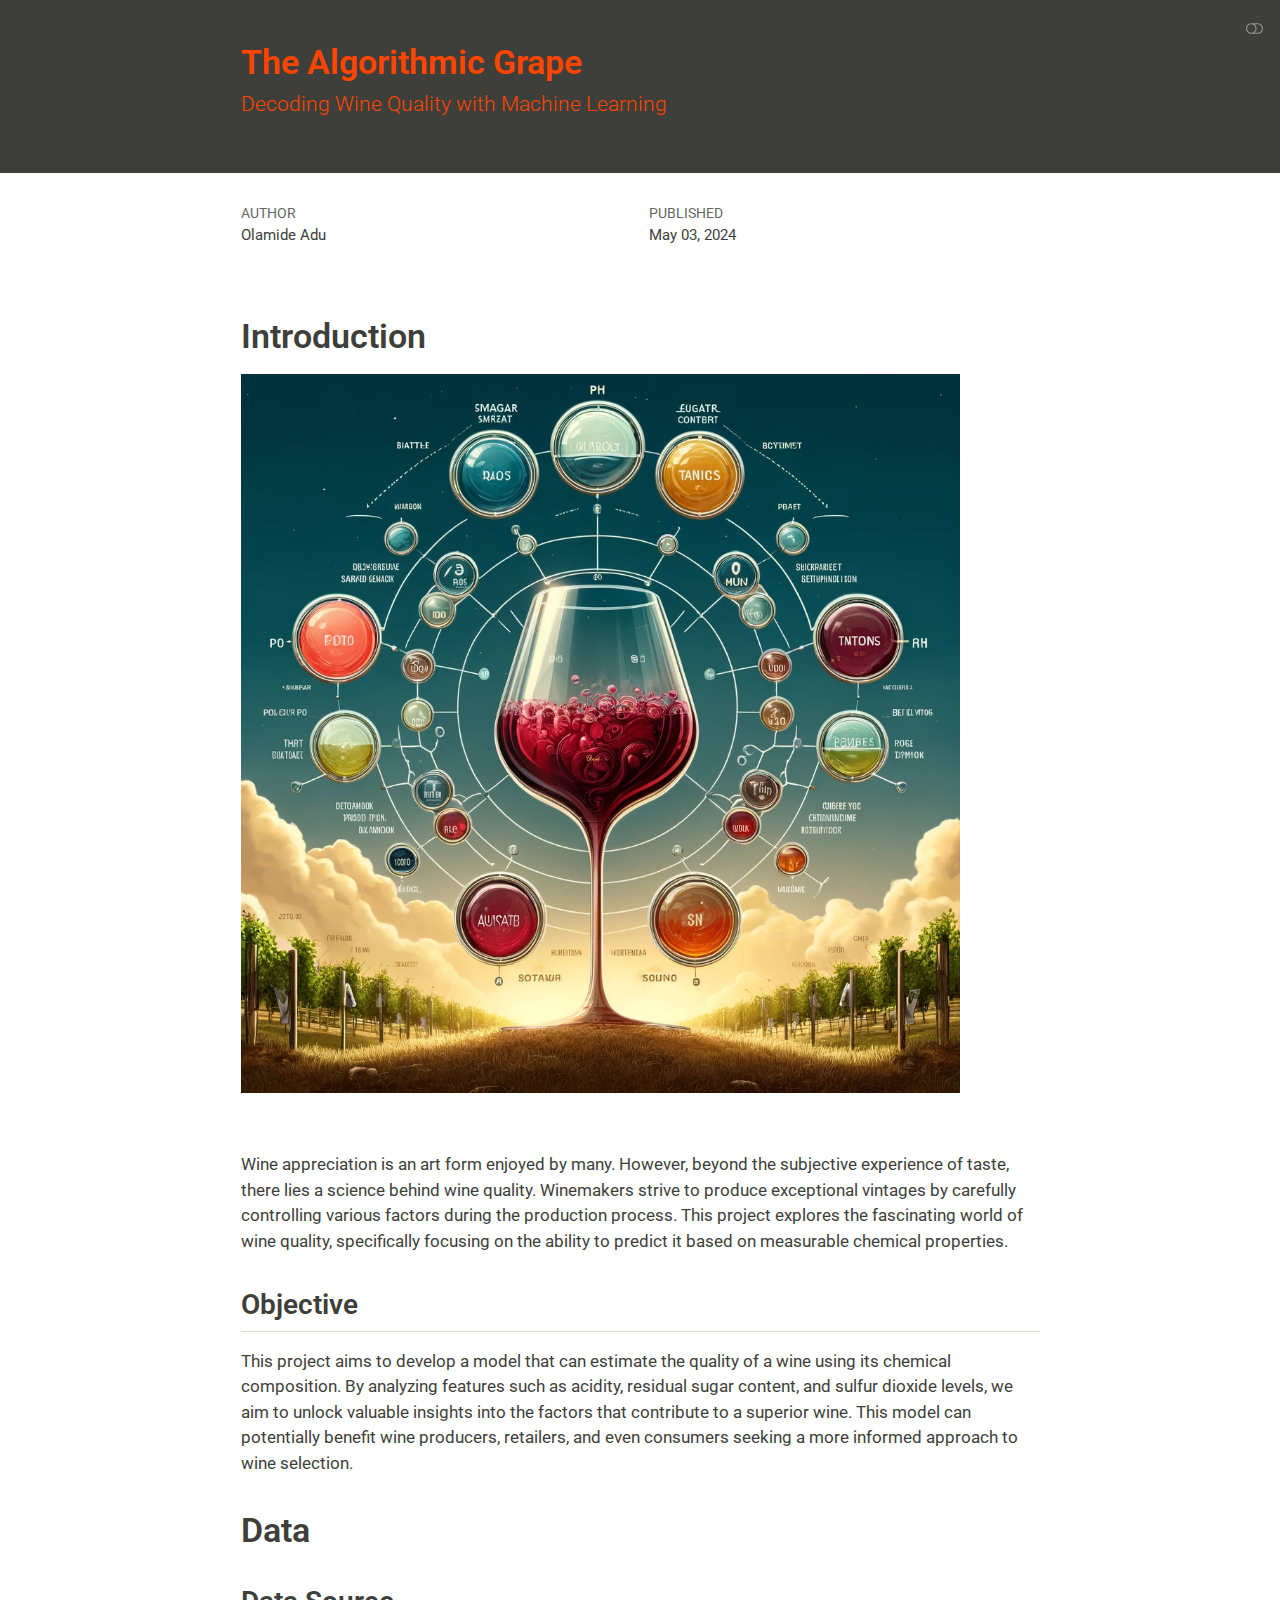
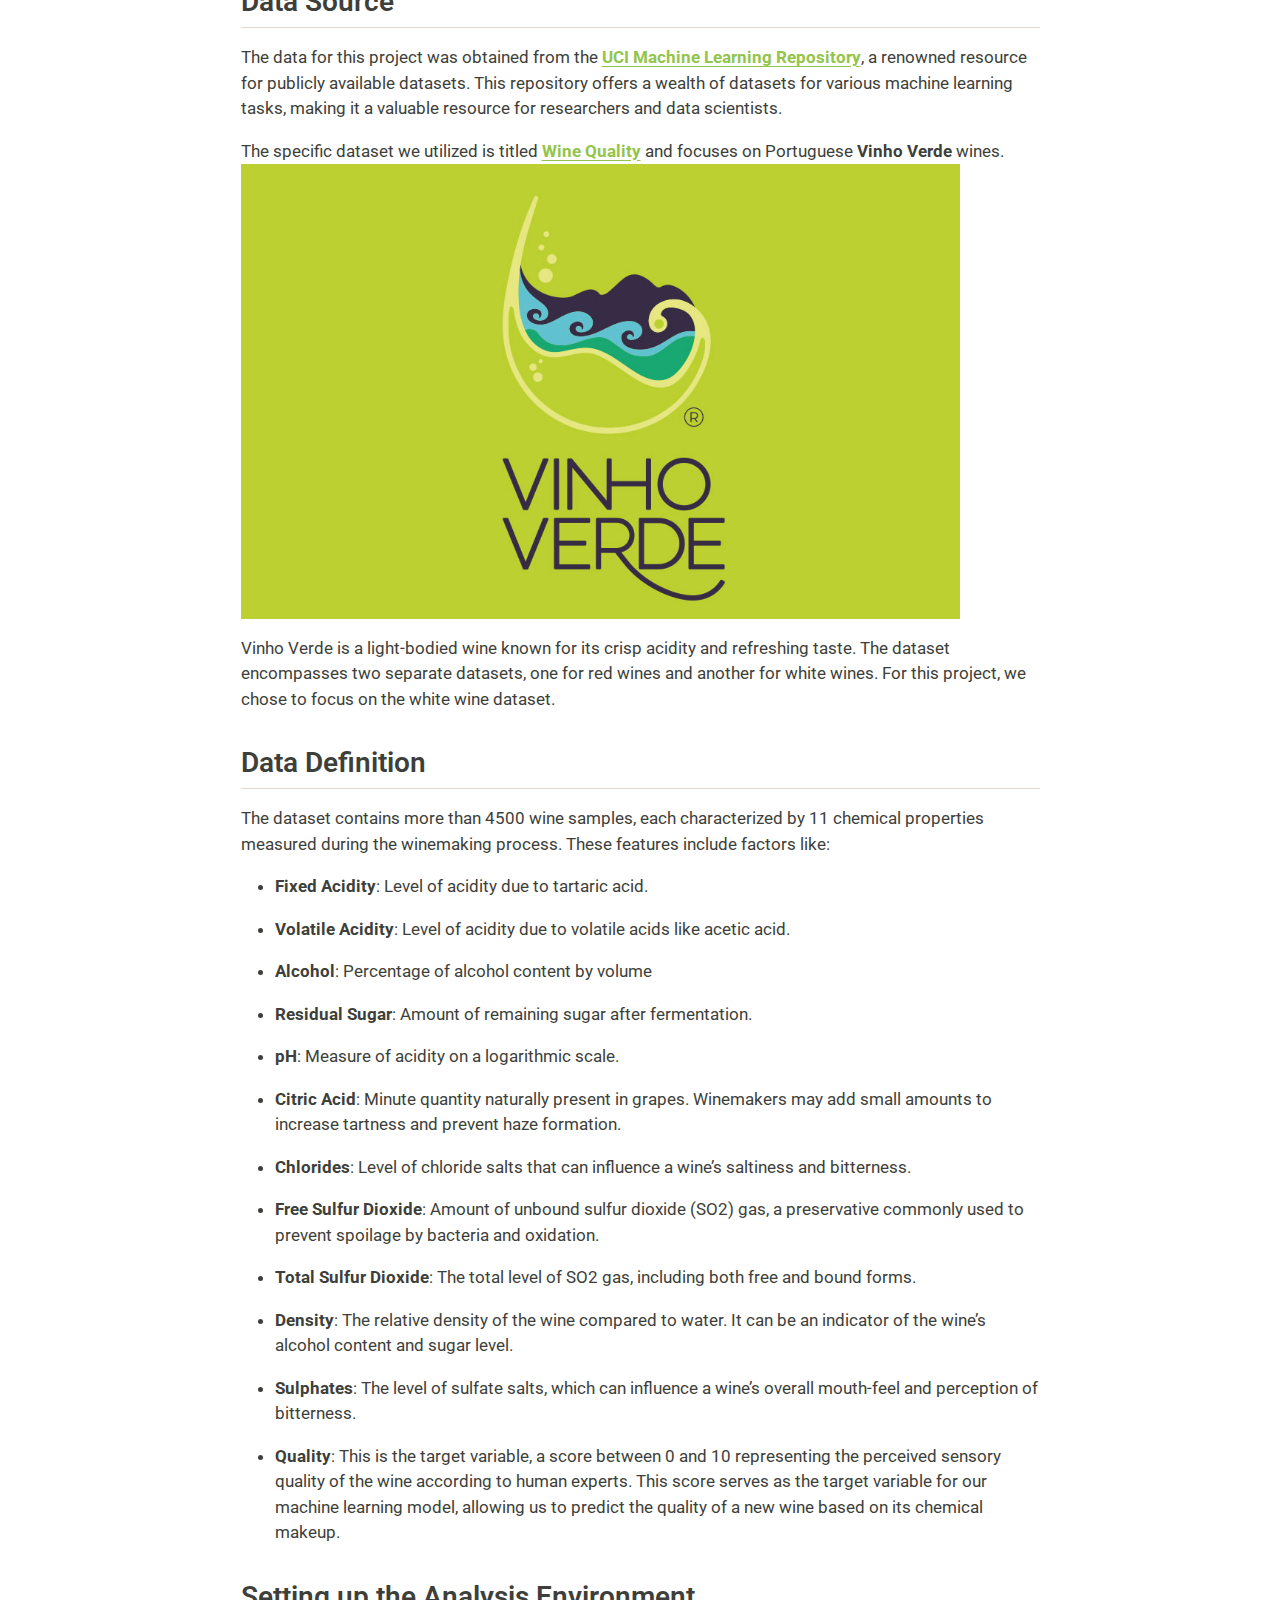
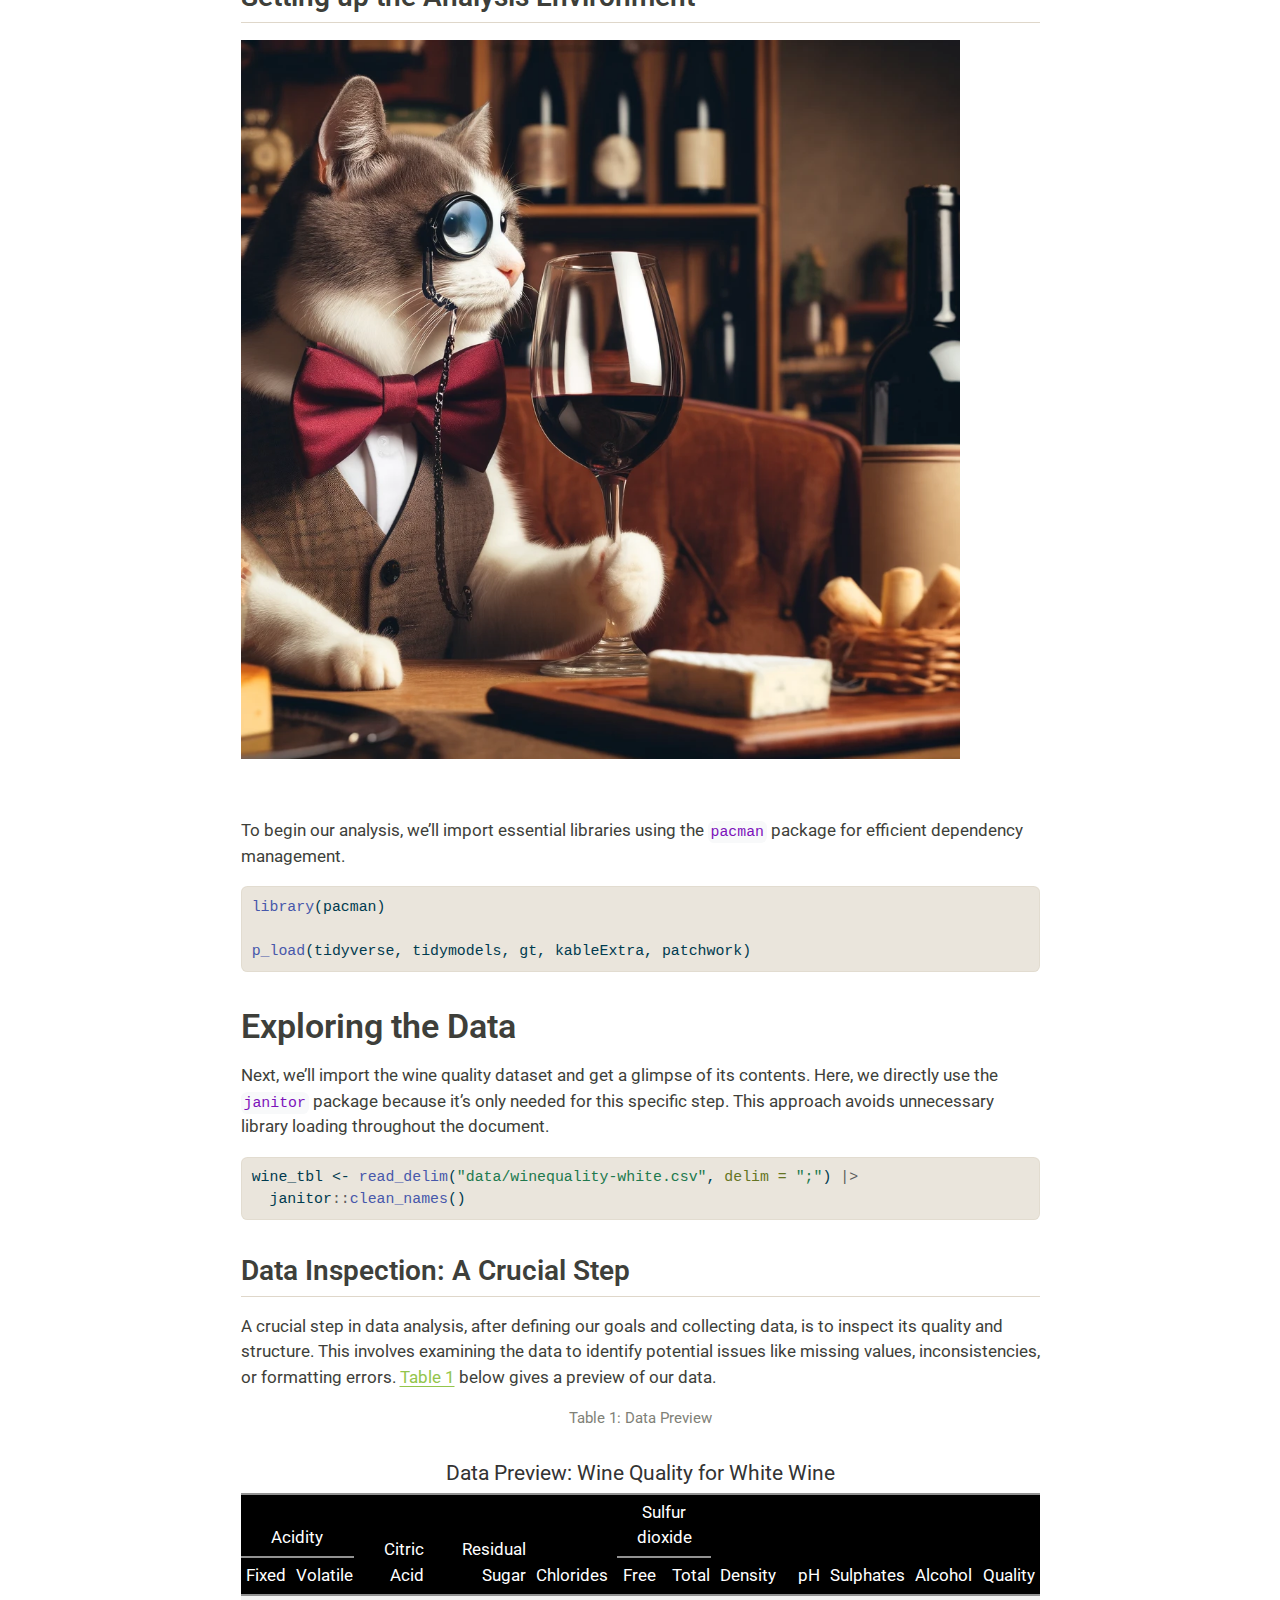
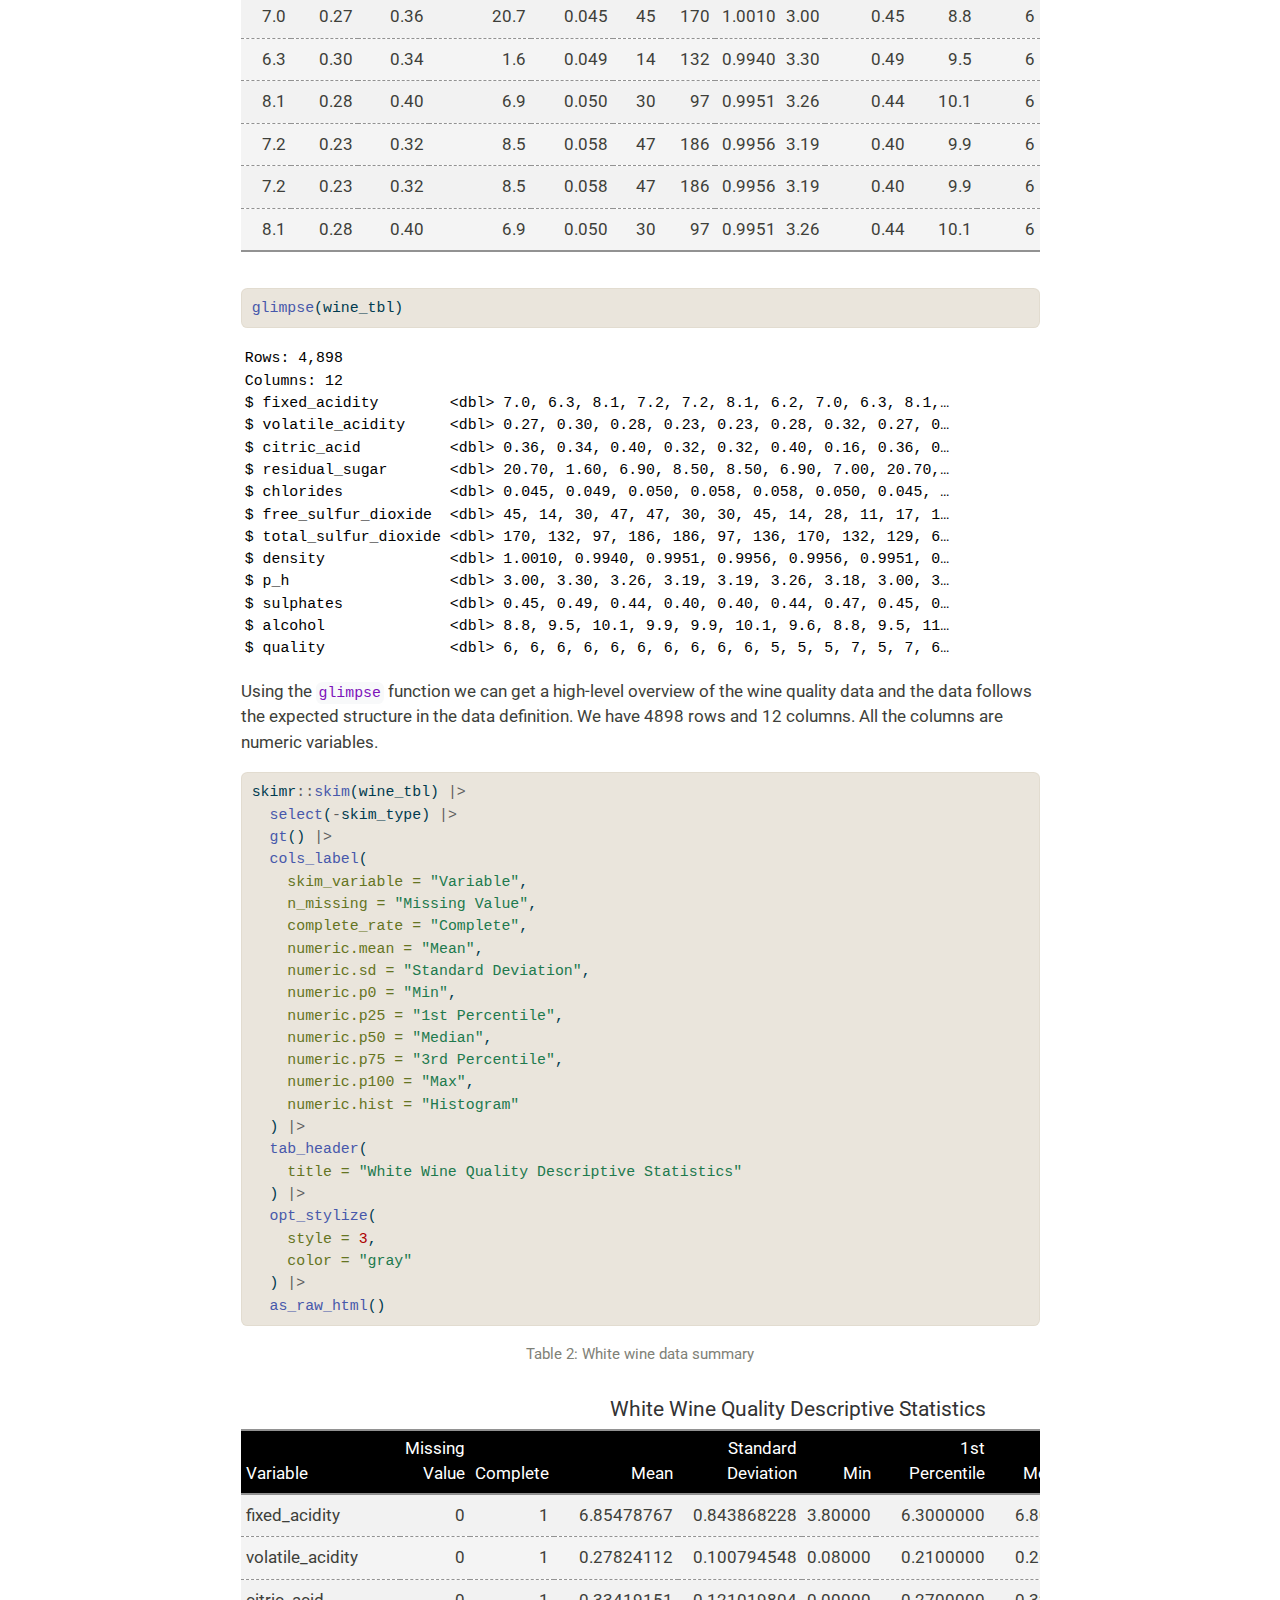
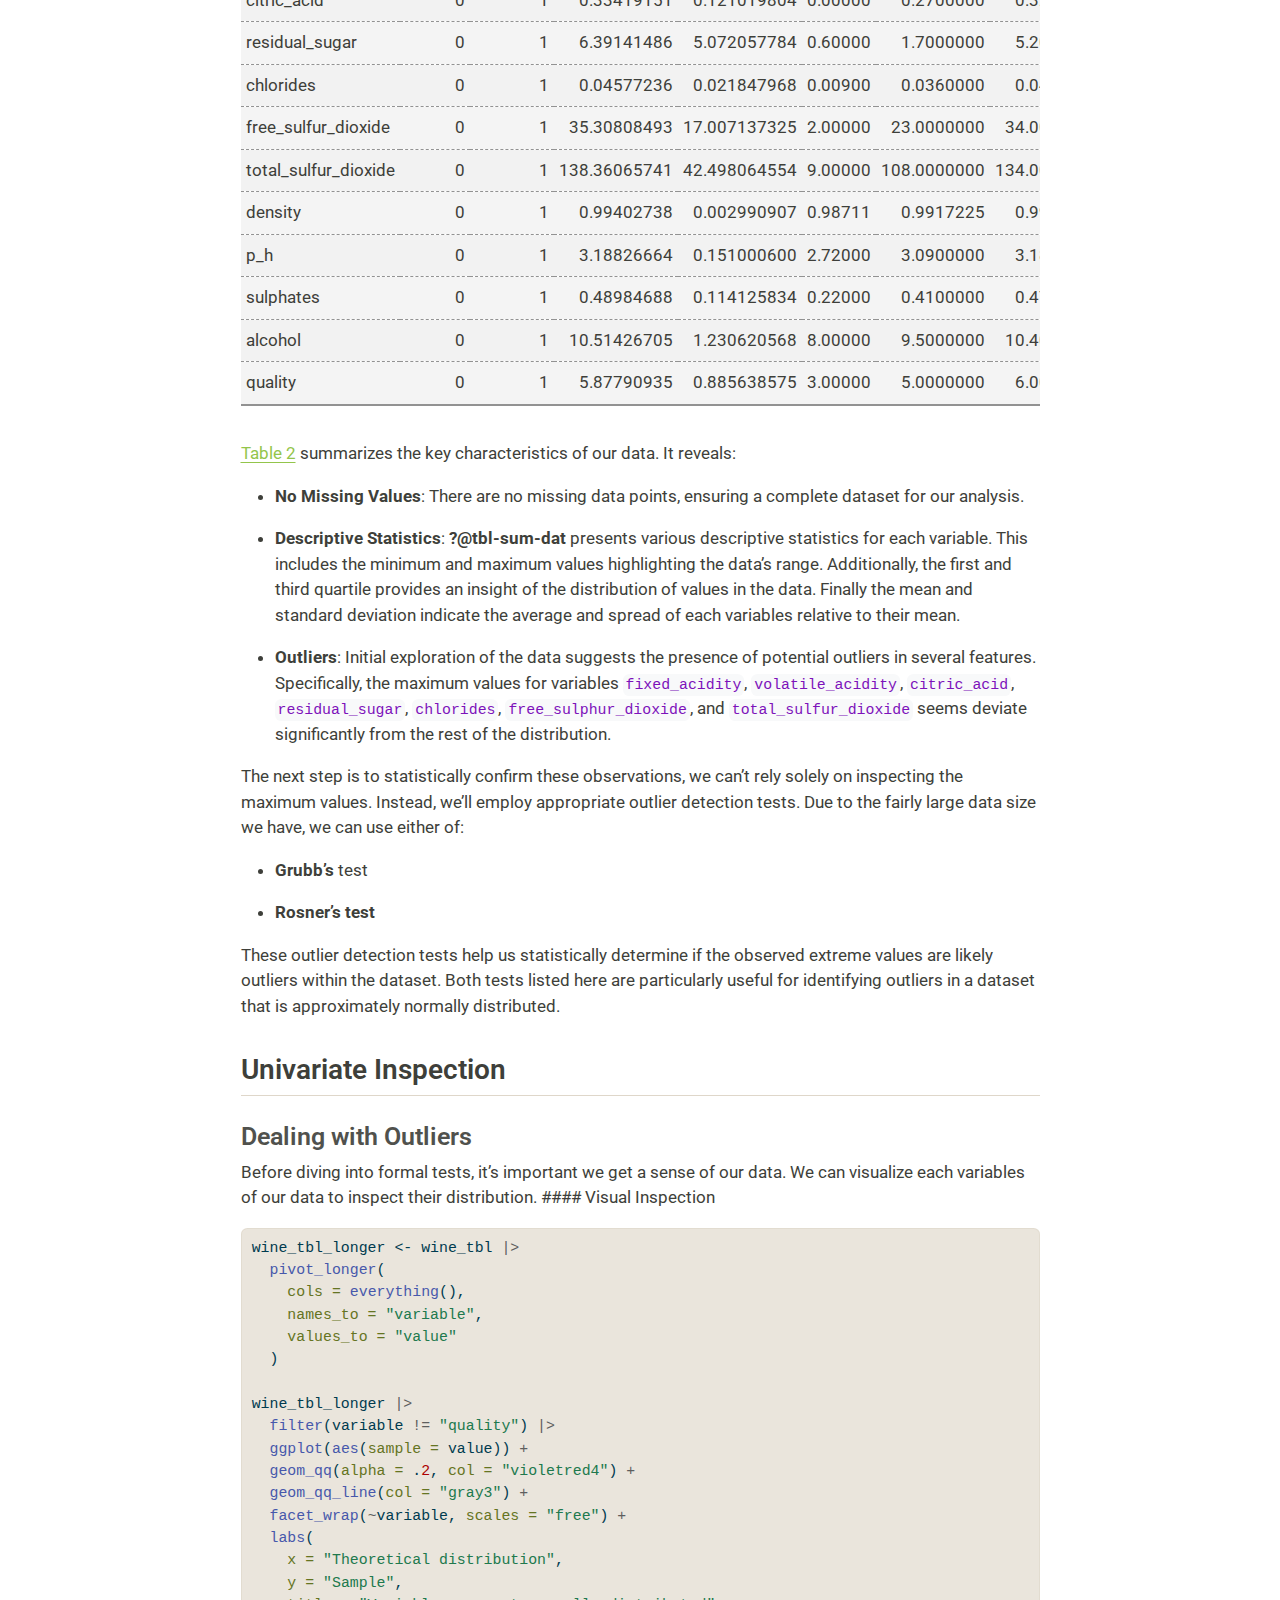
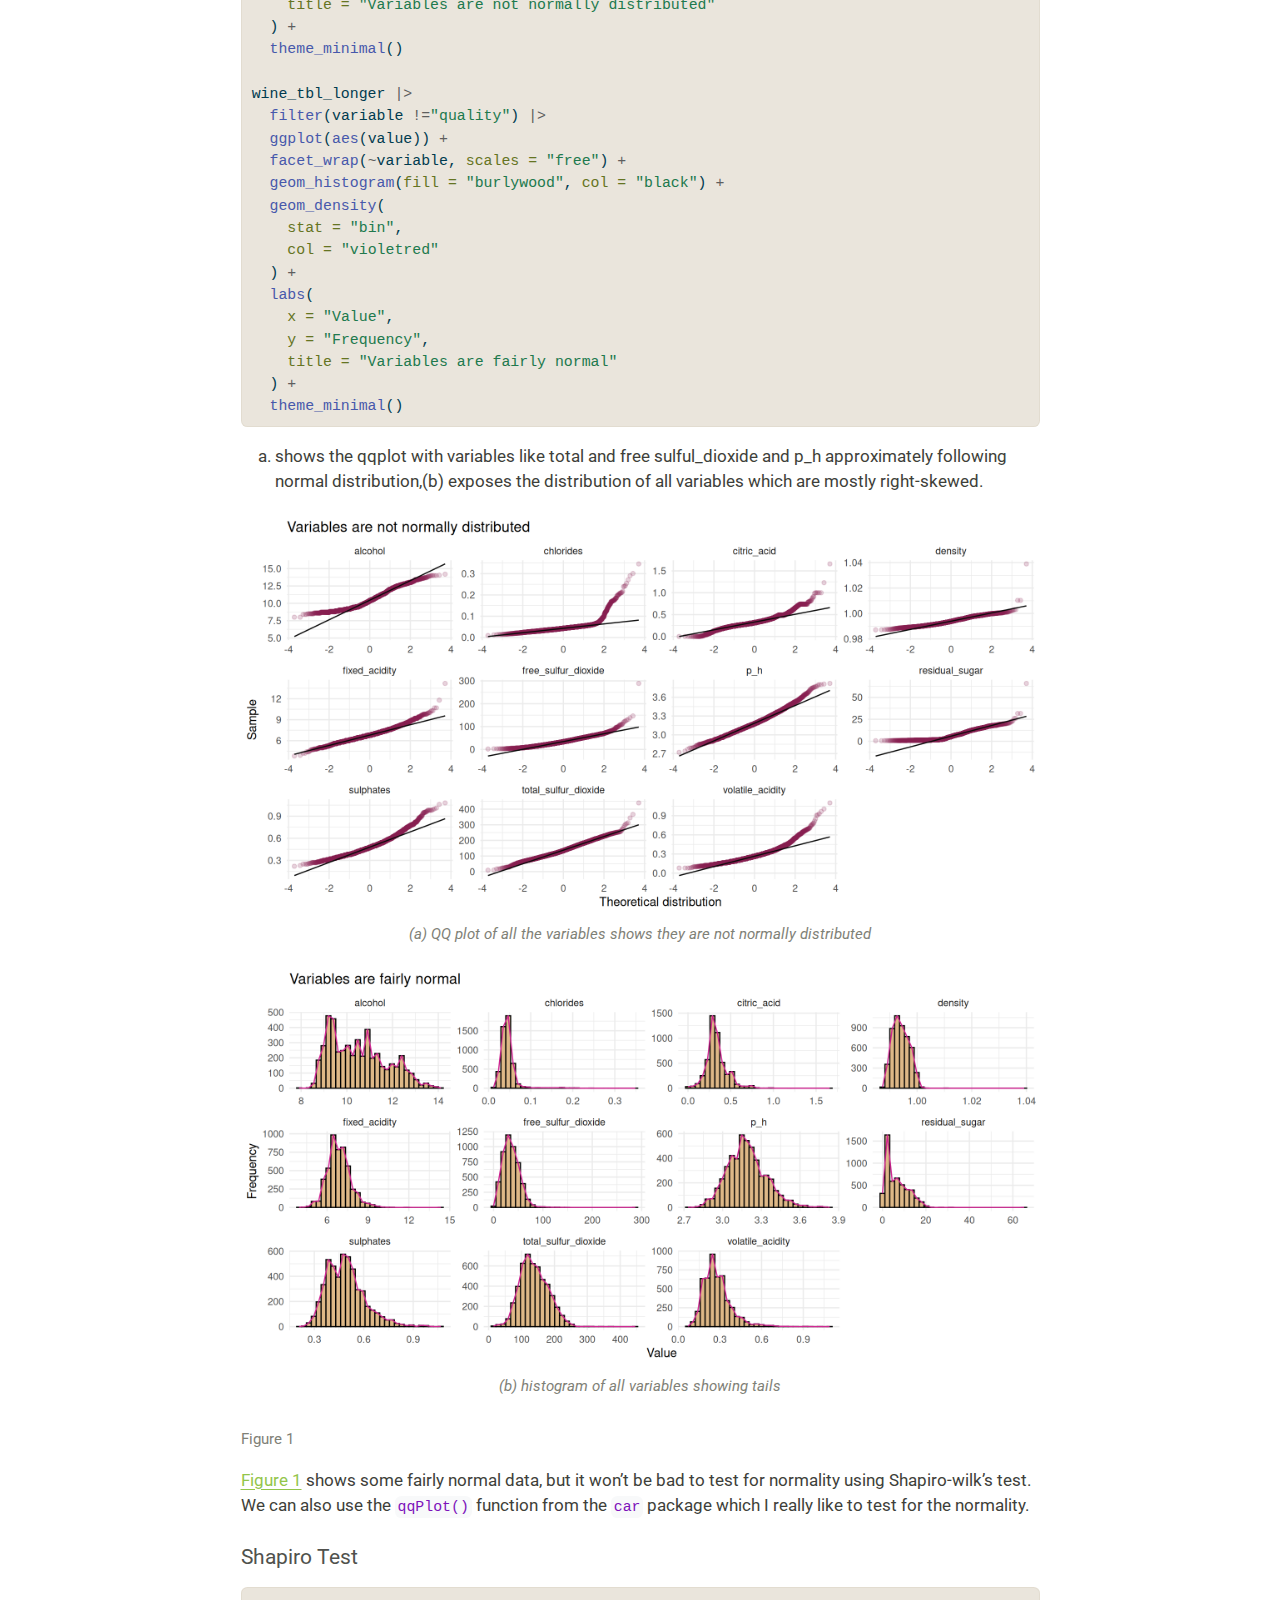
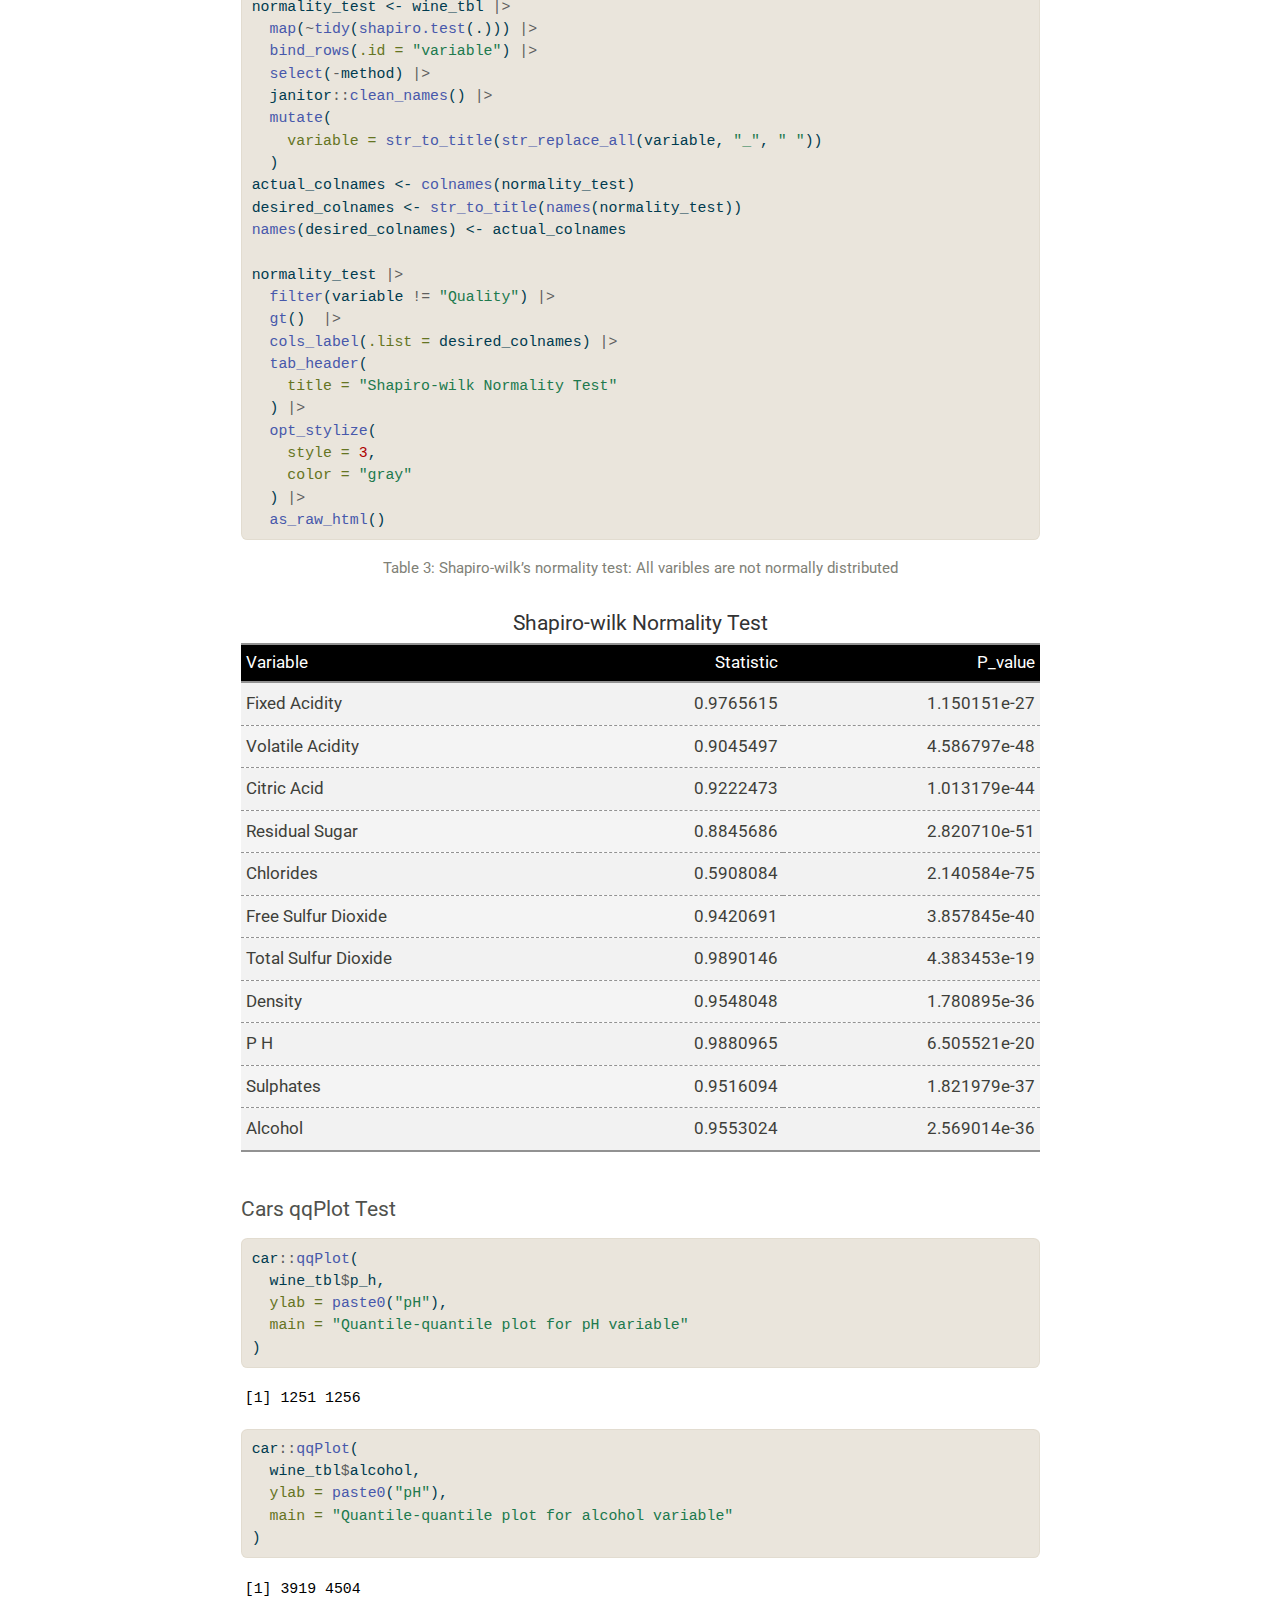
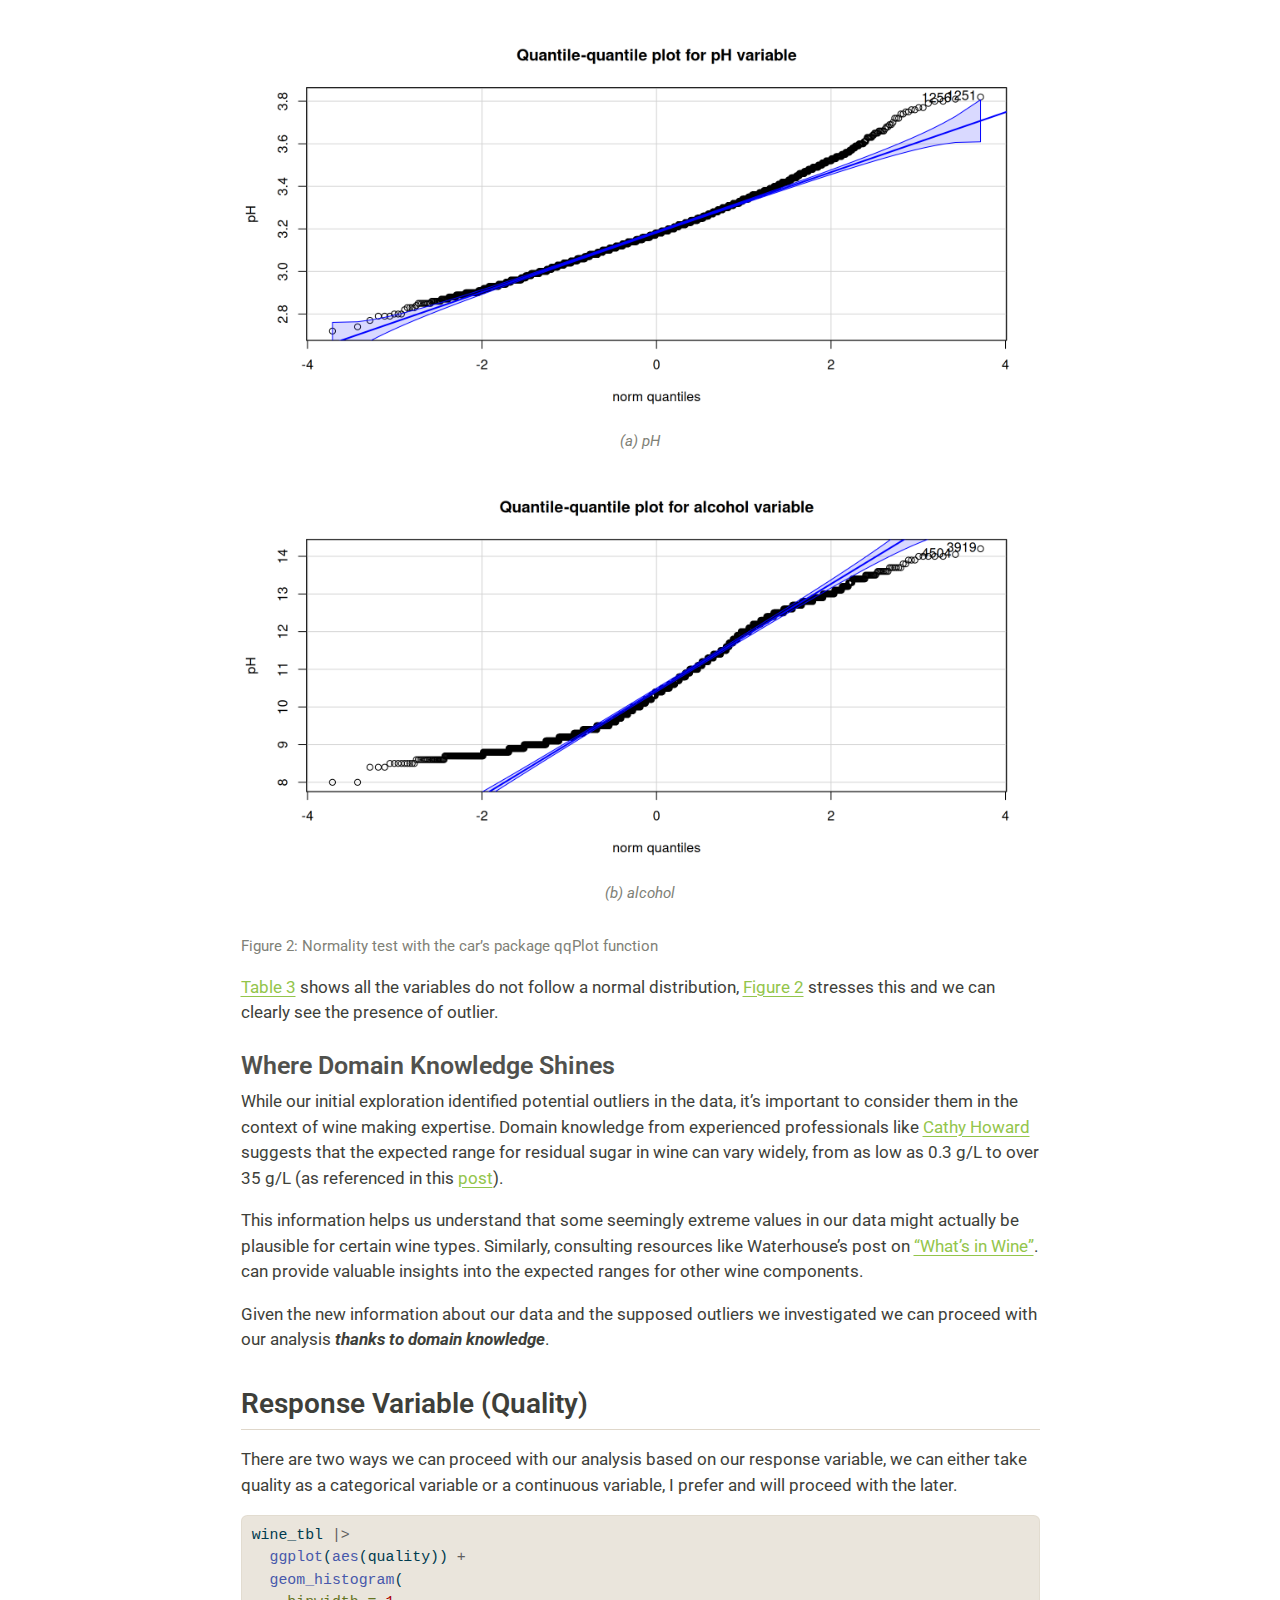
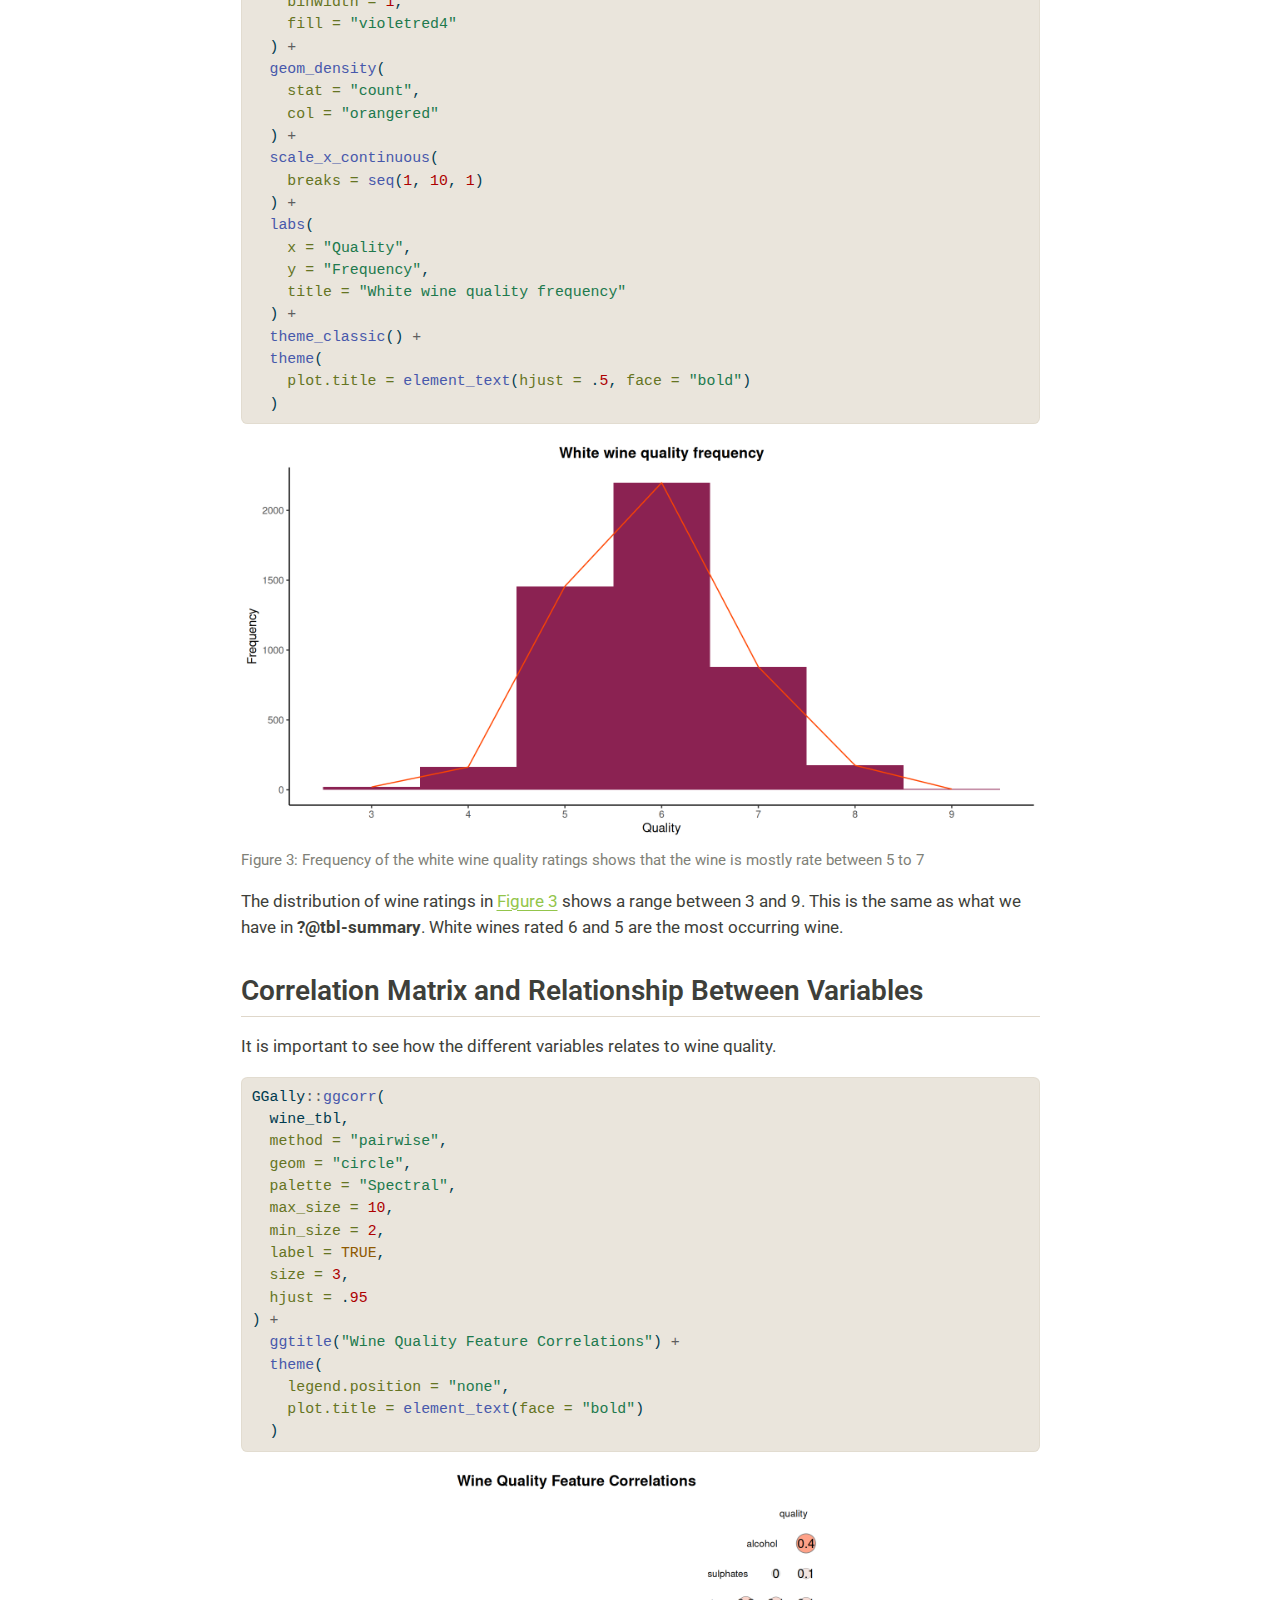
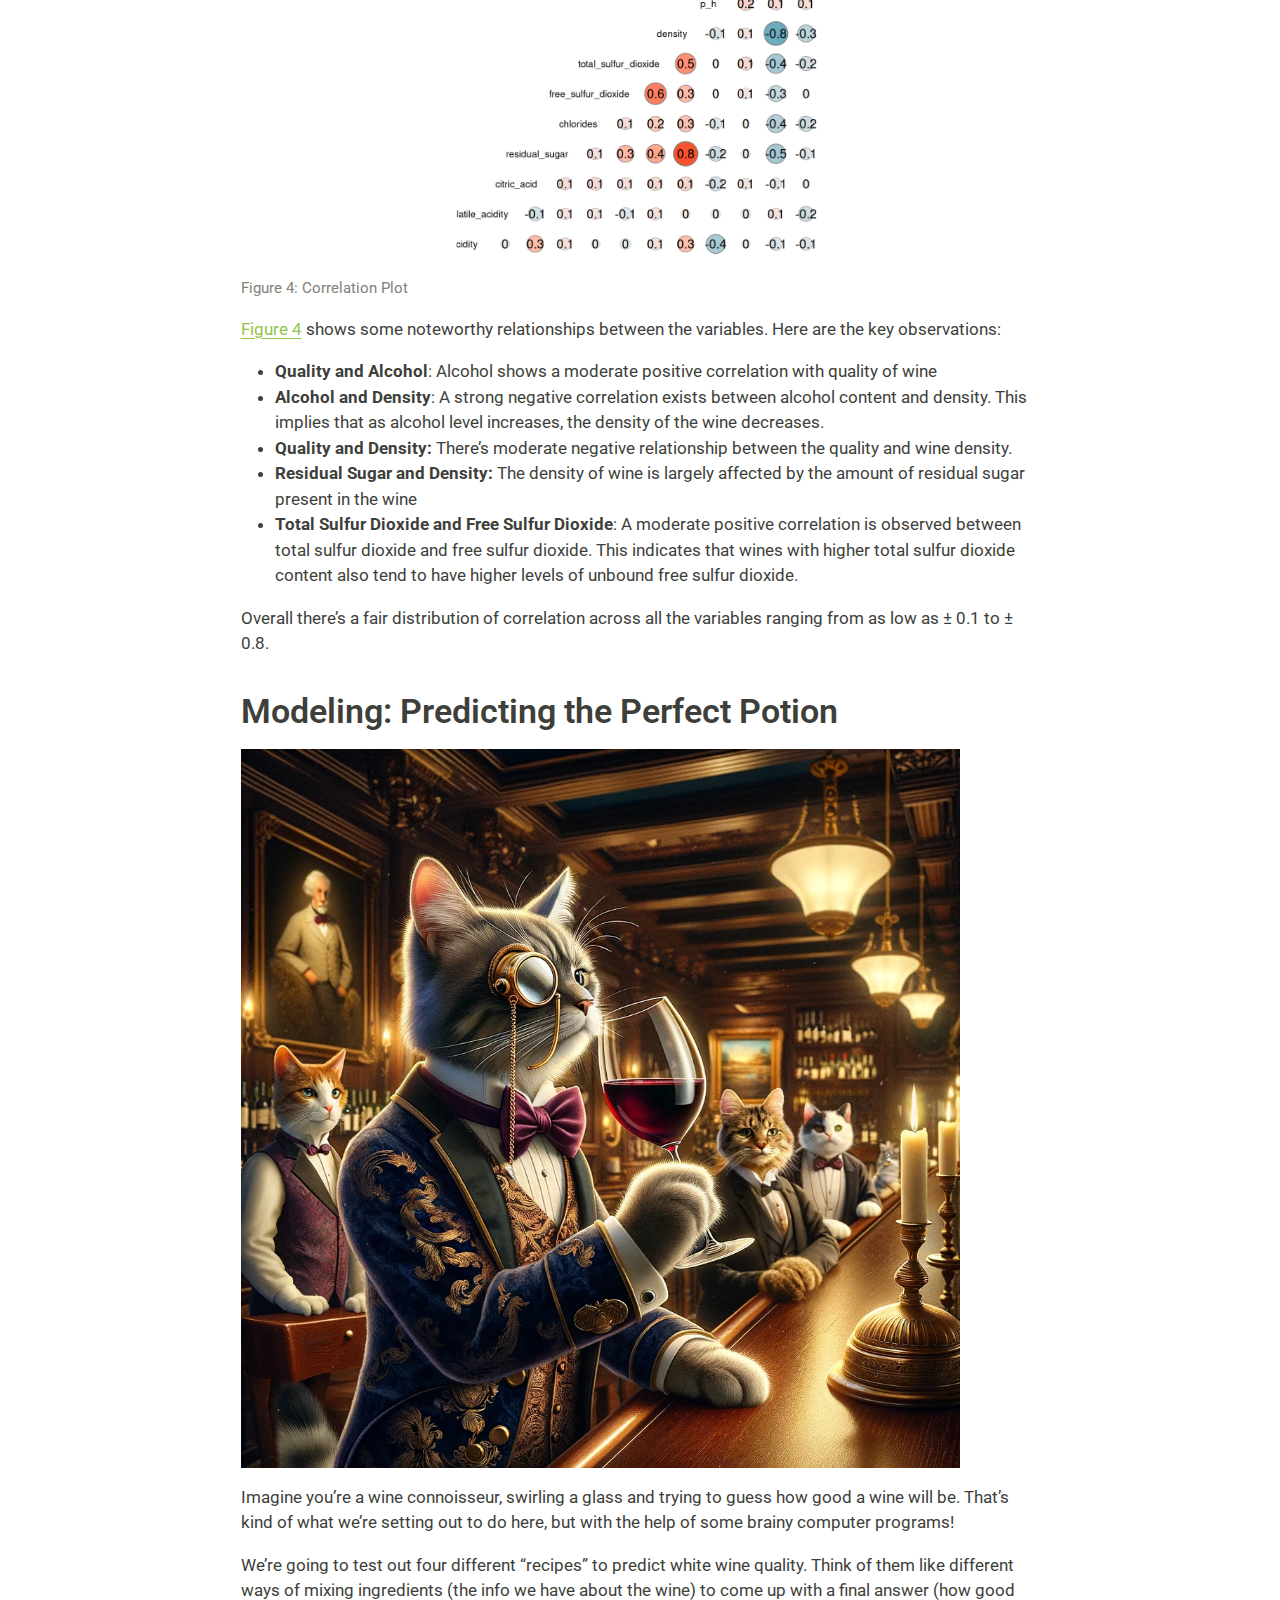
==== commit 2c38e0da: "Data Modeling Started" ====
--- a/index.html
+++ b/index.html
@@ -119,12 +119,6 @@
       </div>
     </div>
     
-      <div>
-      <div class="quarto-title-meta-heading">Modified</div>
-      <div class="quarto-title-meta-contents">
-        <p class="date-modified">May 05, 2024</p>
-      </div>
-    </div>
       
     </div>
     
@@ -139,7 +133,9 @@
 
 <section id="introduction" class="level1">
 <h1>Introduction</h1>
-<p><img src="image/wine_chemical.webp" alt="wine qualities with chemicals" width="90%" height="70%"> <br> Wine appreciation is an art form enjoyed by many. However, beyond the subjective experience of taste, there lies a science behind wine quality. Winemakers strive to produce exceptional vintages by carefully controlling various factors during the production process. This project explores the fascinating world of wine quality, specifically focusing on the ability to predict it based on measurable chemical properties.</p>
+<p><img src="image/wine_chemical.webp" alt="wine qualities with chemicals" width="90%" height="70%"></p>
+<p><br></p>
+<p>Wine appreciation is an art form enjoyed by many. However, beyond the subjective experience of taste, there lies a science behind wine quality. Winemakers strive to produce exceptional vintages by carefully controlling various factors during the production process. This project explores the fascinating world of wine quality, specifically focusing on the ability to predict it based on measurable chemical properties.</p>
 <section id="objective" class="level2">
 <h2 class="anchored" data-anchor-id="objective">Objective</h2>
 <p>This project aims to develop a model that can estimate the quality of a wine using its chemical composition. By analyzing features such as acidity, residual sugar content, and sulfur dioxide levels, we aim to unlock valuable insights into the factors that contribute to a superior wine. This model can potentially benefit wine producers, retailers, and even consumers seeking a more informed approach to wine selection.</p>
@@ -167,17 +163,19 @@
 <li><p><strong>Free Sulfur Dioxide</strong>: Amount of unbound sulfur dioxide (SO2) gas, a preservative commonly used to prevent spoilage by bacteria and oxidation.</p></li>
 <li><p><strong>Total Sulfur Dioxide</strong>: The total level of SO2 gas, including both free and bound forms.</p></li>
 <li><p><strong>Density</strong>: The relative density of the wine compared to water. It can be an indicator of the wine’s alcohol content and sugar level.</p></li>
-<li><p><strong>Sulphates</strong>: The level of sulfate salts, which can influence a wine’s overall mouthfeel and perception of bitterness.</p></li>
+<li><p><strong>Sulphates</strong>: The level of sulfate salts, which can influence a wine’s overall mouth-feel and perception of bitterness.</p></li>
 <li><p><strong>Quality</strong>: This is the target variable, a score between 0 and 10 representing the perceived sensory quality of the wine according to human experts. This score serves as the target variable for our machine learning model, allowing us to predict the quality of a new wine based on its chemical makeup.</p></li>
 </ul>
 </section>
 <section id="setting-up-the-analysis-environment" class="level2">
 <h2 class="anchored" data-anchor-id="setting-up-the-analysis-environment">Setting up the Analysis Environment</h2>
-<p>To begin our analysis, we’ll import essential libraries using the pacman package for efficient dependency management.</p>
+<p><img src="image/cat-wine.webp" alt="wine qualities with chemicals" width="90%" height="70%"></p>
+<p><br></p>
+<p>To begin our analysis, we’ll import essential libraries using the <code>pacman</code> package for efficient dependency management.</p>
 <div class="cell">
 <div class="sourceCode cell-code" id="cb1"><pre class="sourceCode r code-with-copy"><code class="sourceCode r"><span id="cb1-1"><a href="#cb1-1" aria-hidden="true" tabindex="-1"></a><span class="fu">library</span>(pacman)</span>
 <span id="cb1-2"><a href="#cb1-2" aria-hidden="true" tabindex="-1"></a></span>
-<span id="cb1-3"><a href="#cb1-3" aria-hidden="true" tabindex="-1"></a><span class="fu">p_load</span>(tidyverse, tidymodels, gt, kableExtra)</span></code><button title="Copy to Clipboard" class="code-copy-button"><i class="bi"></i></button></pre></div>
+<span id="cb1-3"><a href="#cb1-3" aria-hidden="true" tabindex="-1"></a><span class="fu">p_load</span>(tidyverse, tidymodels, gt, kableExtra, patchwork)</span></code><button title="Copy to Clipboard" class="code-copy-button"><i class="bi"></i></button></pre></div>
 </div>
 </section>
 </section>
@@ -192,38 +190,6 @@
 <h2 class="anchored" data-anchor-id="data-inspection-a-crucial-step">Data Inspection: A Crucial Step</h2>
 <p>A crucial step in data analysis, after defining our goals and collecting data, is to inspect its quality and structure. This involves examining the data to identify potential issues like missing values, inconsistencies, or formatting errors. <a href="#tbl-data-preview" class="quarto-xref">Table&nbsp;1</a> below gives a preview of our data.</p>
 <div class="cell">
-<div class="sourceCode cell-code" id="cb3"><pre class="sourceCode r code-with-copy"><code class="sourceCode r"><span id="cb3-1"><a href="#cb3-1" aria-hidden="true" tabindex="-1"></a><span class="fu">head</span>(wine_tbl) <span class="sc">|&gt;</span> </span>
-<span id="cb3-2"><a href="#cb3-2" aria-hidden="true" tabindex="-1"></a>  <span class="fu">gt</span>() <span class="sc">|&gt;</span> </span>
-<span id="cb3-3"><a href="#cb3-3" aria-hidden="true" tabindex="-1"></a>  <span class="fu">cols_label</span>(</span>
-<span id="cb3-4"><a href="#cb3-4" aria-hidden="true" tabindex="-1"></a>    <span class="at">fixed_acidity =</span> <span class="st">"Fixed"</span>,</span>
-<span id="cb3-5"><a href="#cb3-5" aria-hidden="true" tabindex="-1"></a>    <span class="at">volatile_acidity =</span> <span class="st">"Volatile"</span>,</span>
-<span id="cb3-6"><a href="#cb3-6" aria-hidden="true" tabindex="-1"></a>    <span class="at">citric_acid =</span> <span class="st">"Citric Acid"</span>,</span>
-<span id="cb3-7"><a href="#cb3-7" aria-hidden="true" tabindex="-1"></a>    <span class="at">residual_sugar =</span> <span class="st">"Residual Sugar"</span>,</span>
-<span id="cb3-8"><a href="#cb3-8" aria-hidden="true" tabindex="-1"></a>    <span class="at">chlorides =</span> <span class="st">"Chlorides"</span>,</span>
-<span id="cb3-9"><a href="#cb3-9" aria-hidden="true" tabindex="-1"></a>    <span class="at">free_sulfur_dioxide =</span> <span class="st">"Free"</span>,</span>
-<span id="cb3-10"><a href="#cb3-10" aria-hidden="true" tabindex="-1"></a>    <span class="at">total_sulfur_dioxide =</span> <span class="st">"Total"</span>,</span>
-<span id="cb3-11"><a href="#cb3-11" aria-hidden="true" tabindex="-1"></a>    <span class="at">density =</span> <span class="st">"Density"</span>,</span>
-<span id="cb3-12"><a href="#cb3-12" aria-hidden="true" tabindex="-1"></a>    <span class="at">p_h =</span> <span class="st">"pH"</span>,</span>
-<span id="cb3-13"><a href="#cb3-13" aria-hidden="true" tabindex="-1"></a>    <span class="at">sulphates =</span> <span class="st">"Sulphates"</span>,</span>
-<span id="cb3-14"><a href="#cb3-14" aria-hidden="true" tabindex="-1"></a>    <span class="at">alcohol =</span> <span class="st">"Alcohol"</span>,</span>
-<span id="cb3-15"><a href="#cb3-15" aria-hidden="true" tabindex="-1"></a>    <span class="at">quality =</span> <span class="st">"Quality"</span></span>
-<span id="cb3-16"><a href="#cb3-16" aria-hidden="true" tabindex="-1"></a>  ) <span class="sc">|&gt;</span> </span>
-<span id="cb3-17"><a href="#cb3-17" aria-hidden="true" tabindex="-1"></a>  <span class="fu">tab_spanner</span>(</span>
-<span id="cb3-18"><a href="#cb3-18" aria-hidden="true" tabindex="-1"></a>    <span class="at">label =</span> <span class="st">"Acidity"</span>,</span>
-<span id="cb3-19"><a href="#cb3-19" aria-hidden="true" tabindex="-1"></a>    <span class="at">columns =</span> <span class="fu">contains</span>(<span class="st">"acidity"</span>)</span>
-<span id="cb3-20"><a href="#cb3-20" aria-hidden="true" tabindex="-1"></a>  ) <span class="sc">|&gt;</span> </span>
-<span id="cb3-21"><a href="#cb3-21" aria-hidden="true" tabindex="-1"></a>  <span class="fu">tab_spanner</span>(</span>
-<span id="cb3-22"><a href="#cb3-22" aria-hidden="true" tabindex="-1"></a>    <span class="at">label =</span> <span class="st">"Sulfur dioxide"</span>,</span>
-<span id="cb3-23"><a href="#cb3-23" aria-hidden="true" tabindex="-1"></a>    <span class="at">columns =</span> <span class="fu">contains</span>(<span class="st">"dioxide"</span>)</span>
-<span id="cb3-24"><a href="#cb3-24" aria-hidden="true" tabindex="-1"></a>  ) <span class="sc">|&gt;</span> </span>
-<span id="cb3-25"><a href="#cb3-25" aria-hidden="true" tabindex="-1"></a>  <span class="fu">tab_header</span>(</span>
-<span id="cb3-26"><a href="#cb3-26" aria-hidden="true" tabindex="-1"></a>    <span class="at">title =</span> <span class="st">"Data Preview: Wine Quality for White Wine"</span></span>
-<span id="cb3-27"><a href="#cb3-27" aria-hidden="true" tabindex="-1"></a>  ) <span class="sc">|&gt;</span> </span>
-<span id="cb3-28"><a href="#cb3-28" aria-hidden="true" tabindex="-1"></a>  <span class="fu">opt_stylize</span>(</span>
-<span id="cb3-29"><a href="#cb3-29" aria-hidden="true" tabindex="-1"></a>    <span class="at">style =</span> <span class="dv">3</span>,</span>
-<span id="cb3-30"><a href="#cb3-30" aria-hidden="true" tabindex="-1"></a>    <span class="at">color =</span> <span class="st">"gray"</span></span>
-<span id="cb3-31"><a href="#cb3-31" aria-hidden="true" tabindex="-1"></a>  ) <span class="sc">|&gt;</span> </span>
-<span id="cb3-32"><a href="#cb3-32" aria-hidden="true" tabindex="-1"></a>  <span class="fu">as_raw_html</span>()</span></code><button title="Copy to Clipboard" class="code-copy-button"><i class="bi"></i></button></pre></div>
 <div id="tbl-data-preview" class="cell quarto-float anchored">
 <figure class="quarto-float quarto-float-tbl figure">
 <figcaption class="quarto-float-caption-top quarto-float-caption quarto-float-tbl" id="tbl-data-preview-caption-0ceaefa1-69ba-4598-a22c-09a6ac19f8ca">
@@ -232,7 +198,7 @@
 <div aria-describedby="tbl-data-preview-caption-0ceaefa1-69ba-4598-a22c-09a6ac19f8ca">
 <div class="cell-output-display">
 <div>
-<div id="jdtfpayfzj" style="padding-left:0px;padding-right:0px;padding-top:10px;padding-bottom:10px;overflow-x:auto;overflow-y:auto;width:auto;height:auto;">
+<div id="myfvamgwhq" style="padding-left:0px;padding-right:0px;padding-top:10px;padding-bottom:10px;overflow-x:auto;overflow-y:auto;width:auto;height:auto;">
   
   
 <table class="gt_table do-not-create-environment cell table table-sm table-striped small" data-quarto-postprocess="true" data-quarto-disable-processing="false" data-quarto-bootstrap="false" data-bgcolor="#FFFFFF">
@@ -355,7 +321,7 @@
 </div>
 </div>
 <div class="cell">
-<div class="sourceCode cell-code" id="cb4"><pre class="sourceCode r code-with-copy"><code class="sourceCode r"><span id="cb4-1"><a href="#cb4-1" aria-hidden="true" tabindex="-1"></a><span class="fu">glimpse</span>(wine_tbl)</span></code><button title="Copy to Clipboard" class="code-copy-button"><i class="bi"></i></button></pre></div>
+<div class="sourceCode cell-code" id="cb3"><pre class="sourceCode r code-with-copy"><code class="sourceCode r"><span id="cb3-1"><a href="#cb3-1" aria-hidden="true" tabindex="-1"></a><span class="fu">glimpse</span>(wine_tbl)</span></code><button title="Copy to Clipboard" class="code-copy-button"><i class="bi"></i></button></pre></div>
 <div class="cell-output cell-output-stdout">
 <pre><code>Rows: 4,898
 Columns: 12
@@ -374,37 +340,43 @@
 </div>
 </div>
 <p>Using the <code>glimpse</code> function we can get a high-level overview of the wine quality data and the data follows the expected structure in the data definition. We have 4898 rows and 12 columns. All the columns are numeric variables.</p>
-<div id="tbl-summary" class="cell anchored">
-<div class="sourceCode cell-code" id="cb6"><pre class="sourceCode r code-with-copy"><code class="sourceCode r"><span id="cb6-1"><a href="#cb6-1" aria-hidden="true" tabindex="-1"></a>skimr<span class="sc">::</span><span class="fu">skim</span>(wine_tbl) <span class="sc">|&gt;</span> </span>
-<span id="cb6-2"><a href="#cb6-2" aria-hidden="true" tabindex="-1"></a>  <span class="fu">select</span>(<span class="sc">-</span>skim_type) <span class="sc">|&gt;</span> </span>
-<span id="cb6-3"><a href="#cb6-3" aria-hidden="true" tabindex="-1"></a>  <span class="fu">gt</span>() <span class="sc">|&gt;</span> </span>
-<span id="cb6-4"><a href="#cb6-4" aria-hidden="true" tabindex="-1"></a>  <span class="fu">cols_label</span>(</span>
-<span id="cb6-5"><a href="#cb6-5" aria-hidden="true" tabindex="-1"></a>    <span class="at">skim_variable =</span> <span class="st">"Variable"</span>,</span>
-<span id="cb6-6"><a href="#cb6-6" aria-hidden="true" tabindex="-1"></a>    <span class="at">n_missing =</span> <span class="st">"Missing Value"</span>,</span>
-<span id="cb6-7"><a href="#cb6-7" aria-hidden="true" tabindex="-1"></a>    <span class="at">complete_rate =</span> <span class="st">"Complete"</span>,</span>
-<span id="cb6-8"><a href="#cb6-8" aria-hidden="true" tabindex="-1"></a>    <span class="at">numeric.mean =</span> <span class="st">"Mean"</span>,</span>
-<span id="cb6-9"><a href="#cb6-9" aria-hidden="true" tabindex="-1"></a>    <span class="at">numeric.sd =</span> <span class="st">"Standard Deviation"</span>,</span>
-<span id="cb6-10"><a href="#cb6-10" aria-hidden="true" tabindex="-1"></a>    <span class="at">numeric.p0 =</span> <span class="st">"Min"</span>,</span>
-<span id="cb6-11"><a href="#cb6-11" aria-hidden="true" tabindex="-1"></a>    <span class="at">numeric.p25 =</span> <span class="st">"1st Percentile"</span>,</span>
-<span id="cb6-12"><a href="#cb6-12" aria-hidden="true" tabindex="-1"></a>    <span class="at">numeric.p50 =</span> <span class="st">"Median"</span>,</span>
-<span id="cb6-13"><a href="#cb6-13" aria-hidden="true" tabindex="-1"></a>    <span class="at">numeric.p75 =</span> <span class="st">"3rd Percentile"</span>,</span>
-<span id="cb6-14"><a href="#cb6-14" aria-hidden="true" tabindex="-1"></a>    <span class="at">numeric.p100 =</span> <span class="st">"Max"</span>,</span>
-<span id="cb6-15"><a href="#cb6-15" aria-hidden="true" tabindex="-1"></a>    <span class="at">numeric.hist =</span> <span class="st">"Histogram"</span></span>
-<span id="cb6-16"><a href="#cb6-16" aria-hidden="true" tabindex="-1"></a>  ) <span class="sc">|&gt;</span> </span>
-<span id="cb6-17"><a href="#cb6-17" aria-hidden="true" tabindex="-1"></a>  <span class="fu">tab_header</span>(</span>
-<span id="cb6-18"><a href="#cb6-18" aria-hidden="true" tabindex="-1"></a>    <span class="at">title =</span> <span class="st">"White Wine Quality Descriptive Statistics"</span></span>
-<span id="cb6-19"><a href="#cb6-19" aria-hidden="true" tabindex="-1"></a>  ) <span class="sc">|&gt;</span> </span>
-<span id="cb6-20"><a href="#cb6-20" aria-hidden="true" tabindex="-1"></a>  <span class="fu">opt_stylize</span>(</span>
-<span id="cb6-21"><a href="#cb6-21" aria-hidden="true" tabindex="-1"></a>    <span class="at">style =</span> <span class="dv">3</span>,</span>
-<span id="cb6-22"><a href="#cb6-22" aria-hidden="true" tabindex="-1"></a>    <span class="at">color =</span> <span class="st">"gray"</span></span>
-<span id="cb6-23"><a href="#cb6-23" aria-hidden="true" tabindex="-1"></a>  ) <span class="sc">|&gt;</span> </span>
-<span id="cb6-24"><a href="#cb6-24" aria-hidden="true" tabindex="-1"></a>  <span class="fu">as_raw_html</span>()</span></code><button title="Copy to Clipboard" class="code-copy-button"><i class="bi"></i></button></pre></div>
+<div class="cell">
+<div class="sourceCode cell-code" id="cb5"><pre class="sourceCode r code-with-copy"><code class="sourceCode r"><span id="cb5-1"><a href="#cb5-1" aria-hidden="true" tabindex="-1"></a>skimr<span class="sc">::</span><span class="fu">skim</span>(wine_tbl) <span class="sc">|&gt;</span> </span>
+<span id="cb5-2"><a href="#cb5-2" aria-hidden="true" tabindex="-1"></a>  <span class="fu">select</span>(<span class="sc">-</span>skim_type) <span class="sc">|&gt;</span> </span>
+<span id="cb5-3"><a href="#cb5-3" aria-hidden="true" tabindex="-1"></a>  <span class="fu">gt</span>() <span class="sc">|&gt;</span> </span>
+<span id="cb5-4"><a href="#cb5-4" aria-hidden="true" tabindex="-1"></a>  <span class="fu">cols_label</span>(</span>
+<span id="cb5-5"><a href="#cb5-5" aria-hidden="true" tabindex="-1"></a>    <span class="at">skim_variable =</span> <span class="st">"Variable"</span>,</span>
+<span id="cb5-6"><a href="#cb5-6" aria-hidden="true" tabindex="-1"></a>    <span class="at">n_missing =</span> <span class="st">"Missing Value"</span>,</span>
+<span id="cb5-7"><a href="#cb5-7" aria-hidden="true" tabindex="-1"></a>    <span class="at">complete_rate =</span> <span class="st">"Complete"</span>,</span>
+<span id="cb5-8"><a href="#cb5-8" aria-hidden="true" tabindex="-1"></a>    <span class="at">numeric.mean =</span> <span class="st">"Mean"</span>,</span>
+<span id="cb5-9"><a href="#cb5-9" aria-hidden="true" tabindex="-1"></a>    <span class="at">numeric.sd =</span> <span class="st">"Standard Deviation"</span>,</span>
+<span id="cb5-10"><a href="#cb5-10" aria-hidden="true" tabindex="-1"></a>    <span class="at">numeric.p0 =</span> <span class="st">"Min"</span>,</span>
+<span id="cb5-11"><a href="#cb5-11" aria-hidden="true" tabindex="-1"></a>    <span class="at">numeric.p25 =</span> <span class="st">"1st Percentile"</span>,</span>
+<span id="cb5-12"><a href="#cb5-12" aria-hidden="true" tabindex="-1"></a>    <span class="at">numeric.p50 =</span> <span class="st">"Median"</span>,</span>
+<span id="cb5-13"><a href="#cb5-13" aria-hidden="true" tabindex="-1"></a>    <span class="at">numeric.p75 =</span> <span class="st">"3rd Percentile"</span>,</span>
+<span id="cb5-14"><a href="#cb5-14" aria-hidden="true" tabindex="-1"></a>    <span class="at">numeric.p100 =</span> <span class="st">"Max"</span>,</span>
+<span id="cb5-15"><a href="#cb5-15" aria-hidden="true" tabindex="-1"></a>    <span class="at">numeric.hist =</span> <span class="st">"Histogram"</span></span>
+<span id="cb5-16"><a href="#cb5-16" aria-hidden="true" tabindex="-1"></a>  ) <span class="sc">|&gt;</span> </span>
+<span id="cb5-17"><a href="#cb5-17" aria-hidden="true" tabindex="-1"></a>  <span class="fu">tab_header</span>(</span>
+<span id="cb5-18"><a href="#cb5-18" aria-hidden="true" tabindex="-1"></a>    <span class="at">title =</span> <span class="st">"White Wine Quality Descriptive Statistics"</span></span>
+<span id="cb5-19"><a href="#cb5-19" aria-hidden="true" tabindex="-1"></a>  ) <span class="sc">|&gt;</span> </span>
+<span id="cb5-20"><a href="#cb5-20" aria-hidden="true" tabindex="-1"></a>  <span class="fu">opt_stylize</span>(</span>
+<span id="cb5-21"><a href="#cb5-21" aria-hidden="true" tabindex="-1"></a>    <span class="at">style =</span> <span class="dv">3</span>,</span>
+<span id="cb5-22"><a href="#cb5-22" aria-hidden="true" tabindex="-1"></a>    <span class="at">color =</span> <span class="st">"gray"</span></span>
+<span id="cb5-23"><a href="#cb5-23" aria-hidden="true" tabindex="-1"></a>  ) <span class="sc">|&gt;</span> </span>
+<span id="cb5-24"><a href="#cb5-24" aria-hidden="true" tabindex="-1"></a>  <span class="fu">as_raw_html</span>()</span></code><button title="Copy to Clipboard" class="code-copy-button"><i class="bi"></i></button></pre></div>
+<div id="tbl-dat-sum" class="cell quarto-float anchored">
+<figure class="quarto-float quarto-float-tbl figure">
+<figcaption class="quarto-float-caption-top quarto-float-caption quarto-float-tbl" id="tbl-dat-sum-caption-0ceaefa1-69ba-4598-a22c-09a6ac19f8ca">
+Table&nbsp;2: White wine data summary
+</figcaption>
+<div aria-describedby="tbl-dat-sum-caption-0ceaefa1-69ba-4598-a22c-09a6ac19f8ca">
 <div class="cell-output-display">
 <div>
-<div id="irvxgaxktw" style="padding-left:0px;padding-right:0px;padding-top:10px;padding-bottom:10px;overflow-x:auto;overflow-y:auto;width:auto;height:auto;">
+<div id="trqjkhuqcw" style="padding-left:0px;padding-right:0px;padding-top:10px;padding-bottom:10px;overflow-x:auto;overflow-y:auto;width:auto;height:auto;">
   
   
-<table class="gt_table table table-sm table-striped small" data-quarto-postprocess="true" data-quarto-disable-processing="false" data-quarto-bootstrap="false" data-bgcolor="#FFFFFF">
+<table class="gt_table do-not-create-environment cell table table-sm table-striped small" data-quarto-postprocess="true" data-quarto-disable-processing="false" data-quarto-bootstrap="false" data-bgcolor="#FFFFFF">
 <thead style="border-style: none;">
 <tr class="header gt_heading" style="border-style: none; background-color: #FFFFFF; text-align: center; border-bottom-color: #FFFFFF; border-left-style: none; border-left-width: 1px; border-left-color: #D3D3D3; border-right-style: none; border-right-width: 1px; border-right-color: #D3D3D3;" data-bgcolor="#FFFFFF" data-align="center">
 <th colspan="11" class="gt_heading gt_title gt_font_normal gt_bottom_border" style="text-align: center; border-style: none; color: #333333; font-size: 125%; padding-top: 4px; padding-bottom: 4px; padding-left: 5px; padding-right: 5px; background-color: #FFFFFF; border-left-style: none; border-left-width: 1px; border-left-color: #D3D3D3; border-right-style: none; border-right-width: 1px; border-right-color: #D3D3D3; border-bottom-style: solid; border-bottom-width: 2px; border-bottom-color: #929292; font-weight: normal;" data-bgcolor="#FFFFFF">White Wine Quality Descriptive Statistics</th>
@@ -587,16 +559,107 @@
 </div>
 </div>
 </div>
-<p><strong>?@tbl-summary</strong> summarizes the key characteristics of our data. It reveals:</p>
+</figure>
+</div>
+</div>
+<p><a href="#tbl-dat-sum" class="quarto-xref">Table&nbsp;2</a> summarizes the key characteristics of our data. It reveals:</p>
 <ul>
 <li><p><strong>No Missing Values</strong>: There are no missing data points, ensuring a complete dataset for our analysis.</p></li>
-<li><p><strong>Descriptive Statistics</strong>: <strong>?@tbl-summary</strong> presents various descriptive statistics for each variable. This includes the minimum and maximum values highlighting the data’s range. Additionally, the first and third quartile provides an insight of the distribution of values in the data. Finally the mean and standard deviation indicate the average and spread of each variables relative to their mean.</p></li>
-<li><p><strong>Outliers</strong>: Initial exploration of the data suggests the presence of potential outliers in several features. Specifically, the maximum values for variables <code>fixed_acidity</code>, <code>volatile_acidity</code>, <code>citric_acid</code>, <code>residual_sugar</code>, <code>chlorides</code>, <code>free_sulphur_dioxide</code>, and <code>total_sulfur_dioxide</code> seems deviate significantly from the rest of the distribution. To confirm these observations statistically, we can employ a <strong>Grubbs’ test</strong>. This test helps us determine if these maximum values are likely outliers within the dataset. The Grubbs’ test is particularly useful for identifying single outliers in a dataset that is assumed to be normally distributed.</p></li>
+<li><p><strong>Descriptive Statistics</strong>: <strong>?@tbl-sum-dat</strong> presents various descriptive statistics for each variable. This includes the minimum and maximum values highlighting the data’s range. Additionally, the first and third quartile provides an insight of the distribution of values in the data. Finally the mean and standard deviation indicate the average and spread of each variables relative to their mean.</p></li>
+<li><p><strong>Outliers</strong>: Initial exploration of the data suggests the presence of potential outliers in several features. Specifically, the maximum values for variables <code>fixed_acidity</code>, <code>volatile_acidity</code>, <code>citric_acid</code>, <code>residual_sugar</code>, <code>chlorides</code>, <code>free_sulphur_dioxide</code>, and <code>total_sulfur_dioxide</code> seems deviate significantly from the rest of the distribution.</p></li>
 </ul>
-</section>
-<section id="dealing-with-outliers" class="level2">
-<h2 class="anchored" data-anchor-id="dealing-with-outliers">Dealing with Outliers</h2>
-<p>Grubbs’ test assumes that the variables being tested follows a normal distribution. Before undertaking Grubbs’ test, we use the <code>shapiro.wilk()</code> function to test normality and create a quantile-quantile plot to validate our test finding.</p>
+<p>The next step is to statistically confirm these observations, we can’t rely solely on inspecting the maximum values. Instead, we’ll employ appropriate outlier detection tests. Due to the fairly large data size we have, we can use either of:</p>
+<ul>
+<li><p><strong>Grubb’s</strong> test</p></li>
+<li><p><strong>Rosner’s test</strong></p></li>
+</ul>
+<p>These outlier detection tests help us statistically determine if the observed extreme values are likely outliers within the dataset. Both tests listed here are particularly useful for identifying outliers in a dataset that is approximately normally distributed.</p>
+</section>
+<section id="univariate-inspection" class="level2">
+<h2 class="anchored" data-anchor-id="univariate-inspection">Univariate Inspection</h2>
+<section id="dealing-with-outliers" class="level3">
+<h3 class="anchored" data-anchor-id="dealing-with-outliers">Dealing with Outliers</h3>
+<p>Before diving into formal tests, it’s important we get a sense of our data. We can visualize each variables of our data to inspect their distribution. #### Visual Inspection</p>
+<div class="cell" data-layout-nrow="2">
+<div class="sourceCode cell-code" id="cb6"><pre class="sourceCode r code-with-copy"><code class="sourceCode r"><span id="cb6-1"><a href="#cb6-1" aria-hidden="true" tabindex="-1"></a>wine_tbl_longer <span class="ot">&lt;-</span> wine_tbl <span class="sc">|&gt;</span> </span>
+<span id="cb6-2"><a href="#cb6-2" aria-hidden="true" tabindex="-1"></a>  <span class="fu">pivot_longer</span>(</span>
+<span id="cb6-3"><a href="#cb6-3" aria-hidden="true" tabindex="-1"></a>    <span class="at">cols =</span> <span class="fu">everything</span>(),</span>
+<span id="cb6-4"><a href="#cb6-4" aria-hidden="true" tabindex="-1"></a>    <span class="at">names_to =</span> <span class="st">"variable"</span>,</span>
+<span id="cb6-5"><a href="#cb6-5" aria-hidden="true" tabindex="-1"></a>    <span class="at">values_to =</span> <span class="st">"value"</span></span>
+<span id="cb6-6"><a href="#cb6-6" aria-hidden="true" tabindex="-1"></a>  )</span>
+<span id="cb6-7"><a href="#cb6-7" aria-hidden="true" tabindex="-1"></a></span>
+<span id="cb6-8"><a href="#cb6-8" aria-hidden="true" tabindex="-1"></a>wine_tbl_longer <span class="sc">|&gt;</span> </span>
+<span id="cb6-9"><a href="#cb6-9" aria-hidden="true" tabindex="-1"></a>  <span class="fu">filter</span>(variable <span class="sc">!=</span> <span class="st">"quality"</span>) <span class="sc">|&gt;</span> </span>
+<span id="cb6-10"><a href="#cb6-10" aria-hidden="true" tabindex="-1"></a>  <span class="fu">ggplot</span>(<span class="fu">aes</span>(<span class="at">sample =</span> value)) <span class="sc">+</span></span>
+<span id="cb6-11"><a href="#cb6-11" aria-hidden="true" tabindex="-1"></a>  <span class="fu">geom_qq</span>(<span class="at">alpha =</span> .<span class="dv">2</span>, <span class="at">col =</span> <span class="st">"violetred4"</span>) <span class="sc">+</span></span>
+<span id="cb6-12"><a href="#cb6-12" aria-hidden="true" tabindex="-1"></a>  <span class="fu">geom_qq_line</span>(<span class="at">col =</span> <span class="st">"gray3"</span>) <span class="sc">+</span></span>
+<span id="cb6-13"><a href="#cb6-13" aria-hidden="true" tabindex="-1"></a>  <span class="fu">facet_wrap</span>(<span class="sc">~</span>variable, <span class="at">scales =</span> <span class="st">"free"</span>) <span class="sc">+</span></span>
+<span id="cb6-14"><a href="#cb6-14" aria-hidden="true" tabindex="-1"></a>  <span class="fu">labs</span>(</span>
+<span id="cb6-15"><a href="#cb6-15" aria-hidden="true" tabindex="-1"></a>    <span class="at">x =</span> <span class="st">"Theoretical distribution"</span>,</span>
+<span id="cb6-16"><a href="#cb6-16" aria-hidden="true" tabindex="-1"></a>    <span class="at">y =</span> <span class="st">"Sample"</span>,</span>
+<span id="cb6-17"><a href="#cb6-17" aria-hidden="true" tabindex="-1"></a>    <span class="at">title =</span> <span class="st">"Variables are not normally distributed"</span></span>
+<span id="cb6-18"><a href="#cb6-18" aria-hidden="true" tabindex="-1"></a>  ) <span class="sc">+</span></span>
+<span id="cb6-19"><a href="#cb6-19" aria-hidden="true" tabindex="-1"></a>  <span class="fu">theme_minimal</span>()</span>
+<span id="cb6-20"><a href="#cb6-20" aria-hidden="true" tabindex="-1"></a></span>
+<span id="cb6-21"><a href="#cb6-21" aria-hidden="true" tabindex="-1"></a>wine_tbl_longer <span class="sc">|&gt;</span> </span>
+<span id="cb6-22"><a href="#cb6-22" aria-hidden="true" tabindex="-1"></a>  <span class="fu">filter</span>(variable <span class="sc">!=</span><span class="st">"quality"</span>) <span class="sc">|&gt;</span> </span>
+<span id="cb6-23"><a href="#cb6-23" aria-hidden="true" tabindex="-1"></a>  <span class="fu">ggplot</span>(<span class="fu">aes</span>(value)) <span class="sc">+</span></span>
+<span id="cb6-24"><a href="#cb6-24" aria-hidden="true" tabindex="-1"></a>  <span class="fu">facet_wrap</span>(<span class="sc">~</span>variable, <span class="at">scales =</span> <span class="st">"free"</span>) <span class="sc">+</span></span>
+<span id="cb6-25"><a href="#cb6-25" aria-hidden="true" tabindex="-1"></a>  <span class="fu">geom_histogram</span>(<span class="at">fill =</span> <span class="st">"burlywood"</span>, <span class="at">col =</span> <span class="st">"black"</span>) <span class="sc">+</span></span>
+<span id="cb6-26"><a href="#cb6-26" aria-hidden="true" tabindex="-1"></a>  <span class="fu">geom_density</span>(</span>
+<span id="cb6-27"><a href="#cb6-27" aria-hidden="true" tabindex="-1"></a>    <span class="at">stat =</span> <span class="st">"bin"</span>,</span>
+<span id="cb6-28"><a href="#cb6-28" aria-hidden="true" tabindex="-1"></a>    <span class="at">col =</span> <span class="st">"violetred"</span></span>
+<span id="cb6-29"><a href="#cb6-29" aria-hidden="true" tabindex="-1"></a>  ) <span class="sc">+</span></span>
+<span id="cb6-30"><a href="#cb6-30" aria-hidden="true" tabindex="-1"></a>  <span class="fu">labs</span>(</span>
+<span id="cb6-31"><a href="#cb6-31" aria-hidden="true" tabindex="-1"></a>    <span class="at">x =</span> <span class="st">"Value"</span>,</span>
+<span id="cb6-32"><a href="#cb6-32" aria-hidden="true" tabindex="-1"></a>    <span class="at">y =</span> <span class="st">"Frequency"</span>,</span>
+<span id="cb6-33"><a href="#cb6-33" aria-hidden="true" tabindex="-1"></a>    <span class="at">title =</span> <span class="st">"Variables are fairly normal"</span></span>
+<span id="cb6-34"><a href="#cb6-34" aria-hidden="true" tabindex="-1"></a>  ) <span class="sc">+</span></span>
+<span id="cb6-35"><a href="#cb6-35" aria-hidden="true" tabindex="-1"></a>  <span class="fu">theme_minimal</span>()</span></code><button title="Copy to Clipboard" class="code-copy-button"><i class="bi"></i></button></pre></div>
+<ol type="a">
+<li>shows the qqplot with variables like total and free sulful_dioxide and p_h approximately following normal distribution,(b) exposes the distribution of all variables which are mostly right-skewed.</li>
+</ol>
+<div id="fig-normality-plot" class="quarto-layout-panel">
+<figure class="quarto-float quarto-float-fig figure">
+<div aria-describedby="fig-normality-plot-caption-0ceaefa1-69ba-4598-a22c-09a6ac19f8ca">
+<div class="quarto-layout-row">
+<div class="cell-output-display quarto-layout-cell-subref quarto-layout-cell" data-ref-parent="fig-normality-plot" style="flex-basis: 100.0%;justify-content: flex-start;">
+<div id="fig-normality-plot-1" class="quarto-figure quarto-figure-center quarto-float anchored">
+<figure class="quarto-float quarto-subfloat-fig figure">
+<div aria-describedby="fig-normality-plot-1-caption-0ceaefa1-69ba-4598-a22c-09a6ac19f8ca">
+<img src="index_files/figure-html/fig-normality-plot-1.png" class="img-fluid figure-img" data-ref-parent="fig-normality-plot" width="960">
+</div>
+<figcaption class="quarto-float-caption-bottom quarto-subfloat-caption quarto-subfloat-fig" id="fig-normality-plot-1-caption-0ceaefa1-69ba-4598-a22c-09a6ac19f8ca">
+(a) QQ plot of all the variables shows they are not normally distributed
+</figcaption>
+</figure>
+</div>
+</div>
+</div>
+<div class="quarto-layout-row">
+<div class="cell-output-display quarto-layout-cell-subref quarto-layout-cell" data-ref-parent="fig-normality-plot" style="flex-basis: 100.0%;justify-content: flex-start;">
+<div id="fig-normality-plot-2" class="quarto-figure quarto-figure-center quarto-float anchored">
+<figure class="quarto-float quarto-subfloat-fig figure">
+<div aria-describedby="fig-normality-plot-2-caption-0ceaefa1-69ba-4598-a22c-09a6ac19f8ca">
+<img src="index_files/figure-html/fig-normality-plot-2.png" class="img-fluid figure-img" data-ref-parent="fig-normality-plot" width="960">
+</div>
+<figcaption class="quarto-float-caption-bottom quarto-subfloat-caption quarto-subfloat-fig" id="fig-normality-plot-2-caption-0ceaefa1-69ba-4598-a22c-09a6ac19f8ca">
+(b) histogram of all variables showing tails
+</figcaption>
+</figure>
+</div>
+</div>
+</div>
+</div>
+<figcaption class="quarto-float-caption-bottom quarto-float-caption quarto-float-fig quarto-uncaptioned" id="fig-normality-plot-caption-0ceaefa1-69ba-4598-a22c-09a6ac19f8ca">
+Figure&nbsp;1
+</figcaption>
+</figure>
+</div>
+</div>
+<p><a href="#fig-normality-plot" class="quarto-xref">Figure&nbsp;1</a> shows some fairly normal data, but it won’t be bad to test for normality using Shapiro-wilk’s test. We can also use the <code>qqPlot()</code> function from the <code>car</code> package which I really like to test for the normality.</p>
+<section id="shapiro-test" class="level4">
+<h4 class="anchored" data-anchor-id="shapiro-test">Shapiro Test</h4>
 <div class="cell">
 <div class="sourceCode cell-code" id="cb7"><pre class="sourceCode r code-with-copy"><code class="sourceCode r"><span id="cb7-1"><a href="#cb7-1" aria-hidden="true" tabindex="-1"></a>normality_test <span class="ot">&lt;-</span> wine_tbl <span class="sc">|&gt;</span> </span>
 <span id="cb7-2"><a href="#cb7-2" aria-hidden="true" tabindex="-1"></a>  <span class="fu">map</span>(<span class="sc">~</span><span class="fu">tidy</span>(<span class="fu">shapiro.test</span>(.))) <span class="sc">|&gt;</span> </span>
@@ -610,25 +673,27 @@
 <span id="cb7-10"><a href="#cb7-10" aria-hidden="true" tabindex="-1"></a>desired_colnames <span class="ot">&lt;-</span> <span class="fu">str_to_title</span>(<span class="fu">names</span>(normality_test))</span>
 <span id="cb7-11"><a href="#cb7-11" aria-hidden="true" tabindex="-1"></a><span class="fu">names</span>(desired_colnames) <span class="ot">&lt;-</span> actual_colnames</span>
 <span id="cb7-12"><a href="#cb7-12" aria-hidden="true" tabindex="-1"></a>  </span>
-<span id="cb7-13"><a href="#cb7-13" aria-hidden="true" tabindex="-1"></a><span class="fu">gt</span>(normality_test)  <span class="sc">|&gt;</span> </span>
-<span id="cb7-14"><a href="#cb7-14" aria-hidden="true" tabindex="-1"></a>  <span class="fu">cols_label</span>(<span class="at">.list =</span> desired_colnames) <span class="sc">|&gt;</span> </span>
-<span id="cb7-15"><a href="#cb7-15" aria-hidden="true" tabindex="-1"></a>  <span class="fu">tab_header</span>(</span>
-<span id="cb7-16"><a href="#cb7-16" aria-hidden="true" tabindex="-1"></a>    <span class="at">title =</span> <span class="st">"Shapiro-wilk Normality Test"</span></span>
-<span id="cb7-17"><a href="#cb7-17" aria-hidden="true" tabindex="-1"></a>  ) <span class="sc">|&gt;</span> </span>
-<span id="cb7-18"><a href="#cb7-18" aria-hidden="true" tabindex="-1"></a>  <span class="fu">opt_stylize</span>(</span>
-<span id="cb7-19"><a href="#cb7-19" aria-hidden="true" tabindex="-1"></a>    <span class="at">style =</span> <span class="dv">3</span>,</span>
-<span id="cb7-20"><a href="#cb7-20" aria-hidden="true" tabindex="-1"></a>    <span class="at">color =</span> <span class="st">"gray"</span></span>
-<span id="cb7-21"><a href="#cb7-21" aria-hidden="true" tabindex="-1"></a>  ) <span class="sc">|&gt;</span> </span>
-<span id="cb7-22"><a href="#cb7-22" aria-hidden="true" tabindex="-1"></a>  <span class="fu">as_raw_html</span>()</span></code><button title="Copy to Clipboard" class="code-copy-button"><i class="bi"></i></button></pre></div>
+<span id="cb7-13"><a href="#cb7-13" aria-hidden="true" tabindex="-1"></a>normality_test <span class="sc">|&gt;</span> </span>
+<span id="cb7-14"><a href="#cb7-14" aria-hidden="true" tabindex="-1"></a>  <span class="fu">filter</span>(variable <span class="sc">!=</span> <span class="st">"Quality"</span>) <span class="sc">|&gt;</span> </span>
+<span id="cb7-15"><a href="#cb7-15" aria-hidden="true" tabindex="-1"></a>  <span class="fu">gt</span>()  <span class="sc">|&gt;</span> </span>
+<span id="cb7-16"><a href="#cb7-16" aria-hidden="true" tabindex="-1"></a>  <span class="fu">cols_label</span>(<span class="at">.list =</span> desired_colnames) <span class="sc">|&gt;</span> </span>
+<span id="cb7-17"><a href="#cb7-17" aria-hidden="true" tabindex="-1"></a>  <span class="fu">tab_header</span>(</span>
+<span id="cb7-18"><a href="#cb7-18" aria-hidden="true" tabindex="-1"></a>    <span class="at">title =</span> <span class="st">"Shapiro-wilk Normality Test"</span></span>
+<span id="cb7-19"><a href="#cb7-19" aria-hidden="true" tabindex="-1"></a>  ) <span class="sc">|&gt;</span> </span>
+<span id="cb7-20"><a href="#cb7-20" aria-hidden="true" tabindex="-1"></a>  <span class="fu">opt_stylize</span>(</span>
+<span id="cb7-21"><a href="#cb7-21" aria-hidden="true" tabindex="-1"></a>    <span class="at">style =</span> <span class="dv">3</span>,</span>
+<span id="cb7-22"><a href="#cb7-22" aria-hidden="true" tabindex="-1"></a>    <span class="at">color =</span> <span class="st">"gray"</span></span>
+<span id="cb7-23"><a href="#cb7-23" aria-hidden="true" tabindex="-1"></a>  ) <span class="sc">|&gt;</span> </span>
+<span id="cb7-24"><a href="#cb7-24" aria-hidden="true" tabindex="-1"></a>  <span class="fu">as_raw_html</span>()</span></code><button title="Copy to Clipboard" class="code-copy-button"><i class="bi"></i></button></pre></div>
 <div id="tbl-normality-test" class="cell quarto-float anchored">
 <figure class="quarto-float quarto-float-tbl figure">
 <figcaption class="quarto-float-caption-top quarto-float-caption quarto-float-tbl" id="tbl-normality-test-caption-0ceaefa1-69ba-4598-a22c-09a6ac19f8ca">
-Table&nbsp;2: Shapiro-wilk’s normality test: All varibles are not normally distributed
+Table&nbsp;3: Shapiro-wilk’s normality test: All varibles are not normally distributed
 </figcaption>
 <div aria-describedby="tbl-normality-test-caption-0ceaefa1-69ba-4598-a22c-09a6ac19f8ca">
 <div class="cell-output-display">
 <div>
-<div id="btuajokjgq" style="padding-left:0px;padding-right:0px;padding-top:10px;padding-bottom:10px;overflow-x:auto;overflow-y:auto;width:auto;height:auto;">
+<div id="neihsamlav" style="padding-left:0px;padding-right:0px;padding-top:10px;padding-bottom:10px;overflow-x:auto;overflow-y:auto;width:auto;height:auto;">
   
   
 <table class="gt_table do-not-create-environment cell table table-sm table-striped small" data-quarto-postprocess="true" data-quarto-disable-processing="false" data-quarto-bootstrap="false" data-bgcolor="#FFFFFF">
@@ -698,11 +763,6 @@
 <td class="gt_row gt_right" headers="statistic" style="text-align: right; border-style: none; padding-top: 8px; padding-bottom: 8px; padding-left: 5px; padding-right: 5px; margin: 10px; border-top-style: dashed; border-top-width: 1px; border-top-color: #929292; border-left-style: none; border-left-width: 1px; border-left-color: #929292; border-right-style: none; border-right-width: 1px; border-right-color: #929292; vertical-align: middle; overflow-x: hidden; font-variant-numeric: tabular-nums;" data-valign="middle">0.9553024</td>
 <td class="gt_row gt_right" headers="p_value" style="text-align: right; border-style: none; padding-top: 8px; padding-bottom: 8px; padding-left: 5px; padding-right: 5px; margin: 10px; border-top-style: dashed; border-top-width: 1px; border-top-color: #929292; border-left-style: none; border-left-width: 1px; border-left-color: #929292; border-right-style: none; border-right-width: 1px; border-right-color: #929292; vertical-align: middle; overflow-x: hidden; font-variant-numeric: tabular-nums;" data-valign="middle">2.569014e-36</td>
 </tr>
-<tr class="even" style="border-style: none;">
-<td class="gt_row gt_left gt_striped" headers="variable" style="text-align: left; border-style: none; padding-top: 8px; padding-bottom: 8px; padding-left: 5px; padding-right: 5px; margin: 10px; border-top-style: dashed; border-top-width: 1px; border-top-color: #929292; border-left-style: none; border-left-width: 1px; border-left-color: #929292; border-right-style: none; border-right-width: 1px; border-right-color: #929292; vertical-align: middle; overflow-x: hidden; background-color: #F4F4F4;" data-valign="middle" data-bgcolor="#F4F4F4">Quality</td>
-<td class="gt_row gt_right gt_striped" headers="statistic" style="text-align: right; border-style: none; padding-top: 8px; padding-bottom: 8px; padding-left: 5px; padding-right: 5px; margin: 10px; border-top-style: dashed; border-top-width: 1px; border-top-color: #929292; border-left-style: none; border-left-width: 1px; border-left-color: #929292; border-right-style: none; border-right-width: 1px; border-right-color: #929292; vertical-align: middle; overflow-x: hidden; background-color: #F4F4F4; font-variant-numeric: tabular-nums;" data-valign="middle" data-bgcolor="#F4F4F4">0.8890432</td>
-<td class="gt_row gt_right gt_striped" headers="p_value" style="text-align: right; border-style: none; padding-top: 8px; padding-bottom: 8px; padding-left: 5px; padding-right: 5px; margin: 10px; border-top-style: dashed; border-top-width: 1px; border-top-color: #929292; border-left-style: none; border-left-width: 1px; border-left-color: #929292; border-right-style: none; border-right-width: 1px; border-right-color: #929292; vertical-align: middle; overflow-x: hidden; background-color: #F4F4F4; font-variant-numeric: tabular-nums;" data-valign="middle" data-bgcolor="#F4F4F4">1.340111e-50</td>
-</tr>
 </tbody>
 </table>
 
@@ -713,159 +773,187 @@
 </figure>
 </div>
 </div>
-<div class="cell">
-<div class="sourceCode cell-code" id="cb8"><pre class="sourceCode r code-with-copy"><code class="sourceCode r"><span id="cb8-1"><a href="#cb8-1" aria-hidden="true" tabindex="-1"></a>wine_tbl <span class="sc">|&gt;</span> </span>
-<span id="cb8-2"><a href="#cb8-2" aria-hidden="true" tabindex="-1"></a>  <span class="fu">pivot_longer</span>(</span>
-<span id="cb8-3"><a href="#cb8-3" aria-hidden="true" tabindex="-1"></a>    <span class="at">cols =</span> <span class="fu">everything</span>(),</span>
-<span id="cb8-4"><a href="#cb8-4" aria-hidden="true" tabindex="-1"></a>    <span class="at">names_to =</span> <span class="st">"variable"</span>,</span>
-<span id="cb8-5"><a href="#cb8-5" aria-hidden="true" tabindex="-1"></a>    <span class="at">values_to =</span> <span class="st">"value"</span></span>
-<span id="cb8-6"><a href="#cb8-6" aria-hidden="true" tabindex="-1"></a>  ) <span class="sc">|&gt;</span> </span>
-<span id="cb8-7"><a href="#cb8-7" aria-hidden="true" tabindex="-1"></a>  <span class="fu">ggplot</span>(<span class="fu">aes</span>(<span class="at">sample =</span> value)) <span class="sc">+</span></span>
-<span id="cb8-8"><a href="#cb8-8" aria-hidden="true" tabindex="-1"></a>  <span class="fu">geom_qq</span>(<span class="at">alpha =</span> .<span class="dv">2</span>, <span class="at">col =</span> <span class="st">"violetred4"</span>) <span class="sc">+</span></span>
-<span id="cb8-9"><a href="#cb8-9" aria-hidden="true" tabindex="-1"></a>  <span class="fu">geom_qq_line</span>(<span class="at">col =</span> <span class="st">"gray3"</span>) <span class="sc">+</span></span>
-<span id="cb8-10"><a href="#cb8-10" aria-hidden="true" tabindex="-1"></a>  <span class="fu">facet_wrap</span>(<span class="sc">~</span>variable, <span class="at">scales =</span> <span class="st">"free"</span>) <span class="sc">+</span></span>
-<span id="cb8-11"><a href="#cb8-11" aria-hidden="true" tabindex="-1"></a>  <span class="fu">labs</span>(</span>
-<span id="cb8-12"><a href="#cb8-12" aria-hidden="true" tabindex="-1"></a>    <span class="at">x =</span> <span class="st">"Theoretical distribution"</span>,</span>
-<span id="cb8-13"><a href="#cb8-13" aria-hidden="true" tabindex="-1"></a>    <span class="at">y =</span> <span class="st">"Sample"</span>,</span>
-<span id="cb8-14"><a href="#cb8-14" aria-hidden="true" tabindex="-1"></a>    <span class="at">title =</span> <span class="st">"Variables are not normally distributed"</span></span>
-<span id="cb8-15"><a href="#cb8-15" aria-hidden="true" tabindex="-1"></a>  ) <span class="sc">+</span></span>
-<span id="cb8-16"><a href="#cb8-16" aria-hidden="true" tabindex="-1"></a>  <span class="fu">theme_minimal</span>()</span></code><button title="Copy to Clipboard" class="code-copy-button"><i class="bi"></i></button></pre></div>
-<div class="cell-output-display">
-<div id="fig-qqplot-var" class="quarto-figure quarto-figure-center quarto-float anchored">
+</section>
+<section id="cars-qqplot-test" class="level4">
+<h4 class="anchored" data-anchor-id="cars-qqplot-test">Cars qqPlot Test</h4>
+<div class="cell" data-layout-nrow="2">
+<div class="sourceCode cell-code" id="cb8"><pre class="sourceCode r code-with-copy"><code class="sourceCode r"><span id="cb8-1"><a href="#cb8-1" aria-hidden="true" tabindex="-1"></a>car<span class="sc">::</span><span class="fu">qqPlot</span>(</span>
+<span id="cb8-2"><a href="#cb8-2" aria-hidden="true" tabindex="-1"></a>  wine_tbl<span class="sc">$</span>p_h,</span>
+<span id="cb8-3"><a href="#cb8-3" aria-hidden="true" tabindex="-1"></a>  <span class="at">ylab =</span> <span class="fu">paste0</span>(<span class="st">"pH"</span>),</span>
+<span id="cb8-4"><a href="#cb8-4" aria-hidden="true" tabindex="-1"></a>  <span class="at">main =</span> <span class="st">"Quantile-quantile plot for pH variable"</span></span>
+<span id="cb8-5"><a href="#cb8-5" aria-hidden="true" tabindex="-1"></a>)</span></code><button title="Copy to Clipboard" class="code-copy-button"><i class="bi"></i></button></pre></div>
+<div class="cell-output cell-output-stdout">
+<pre><code>[1] 1251 1256</code></pre>
+</div>
+<div class="sourceCode cell-code" id="cb10"><pre class="sourceCode r code-with-copy"><code class="sourceCode r"><span id="cb10-1"><a href="#cb10-1" aria-hidden="true" tabindex="-1"></a>car<span class="sc">::</span><span class="fu">qqPlot</span>(</span>
+<span id="cb10-2"><a href="#cb10-2" aria-hidden="true" tabindex="-1"></a>  wine_tbl<span class="sc">$</span>alcohol,</span>
+<span id="cb10-3"><a href="#cb10-3" aria-hidden="true" tabindex="-1"></a>  <span class="at">ylab =</span> <span class="fu">paste0</span>(<span class="st">"pH"</span>),</span>
+<span id="cb10-4"><a href="#cb10-4" aria-hidden="true" tabindex="-1"></a>  <span class="at">main =</span> <span class="st">"Quantile-quantile plot for alcohol variable"</span></span>
+<span id="cb10-5"><a href="#cb10-5" aria-hidden="true" tabindex="-1"></a>)</span></code><button title="Copy to Clipboard" class="code-copy-button"><i class="bi"></i></button></pre></div>
+<div class="cell-output cell-output-stdout">
+<pre><code>[1] 3919 4504</code></pre>
+</div>
+<div id="fig-qqplot-var" class="quarto-layout-panel">
 <figure class="quarto-float quarto-float-fig figure">
 <div aria-describedby="fig-qqplot-var-caption-0ceaefa1-69ba-4598-a22c-09a6ac19f8ca">
-<img src="index_files/figure-html/fig-qqplot-var-1.png" class="img-fluid figure-img" width="672">
-</div>
-<figcaption class="quarto-float-caption-bottom quarto-float-caption quarto-float-fig" id="fig-qqplot-var-caption-0ceaefa1-69ba-4598-a22c-09a6ac19f8ca">
-Figure&nbsp;1: QQ plot of all the variables shows they are not normally distributed
+<div class="quarto-layout-row">
+<div class="cell-output-display quarto-layout-cell-subref quarto-layout-cell" data-ref-parent="fig-qqplot-var" style="flex-basis: 100.0%;justify-content: flex-start;">
+<div id="fig-qqplot-var-1" class="quarto-figure quarto-figure-center quarto-float anchored">
+<figure class="quarto-float quarto-subfloat-fig figure">
+<div aria-describedby="fig-qqplot-var-1-caption-0ceaefa1-69ba-4598-a22c-09a6ac19f8ca">
+<img src="index_files/figure-html/fig-qqplot-var-1.png" class="img-fluid figure-img" data-ref-parent="fig-qqplot-var" width="960">
+</div>
+<figcaption class="quarto-float-caption-bottom quarto-subfloat-caption quarto-subfloat-fig" id="fig-qqplot-var-1-caption-0ceaefa1-69ba-4598-a22c-09a6ac19f8ca">
+(a) pH
 </figcaption>
 </figure>
 </div>
 </div>
 </div>
-<p><a href="#tbl-normality-test" class="quarto-xref">Table&nbsp;2</a> shows all the ## Response Variable (Quality)</p>
+<div class="quarto-layout-row">
+<div class="cell-output-display quarto-layout-cell-subref quarto-layout-cell" data-ref-parent="fig-qqplot-var" style="flex-basis: 100.0%;justify-content: flex-start;">
+<div id="fig-qqplot-var-2" class="quarto-figure quarto-figure-center quarto-float anchored">
+<figure class="quarto-float quarto-subfloat-fig figure">
+<div aria-describedby="fig-qqplot-var-2-caption-0ceaefa1-69ba-4598-a22c-09a6ac19f8ca">
+<img src="index_files/figure-html/fig-qqplot-var-2.png" class="img-fluid figure-img" data-ref-parent="fig-qqplot-var" width="960">
+</div>
+<figcaption class="quarto-float-caption-bottom quarto-subfloat-caption quarto-subfloat-fig" id="fig-qqplot-var-2-caption-0ceaefa1-69ba-4598-a22c-09a6ac19f8ca">
+(b) alcohol
+</figcaption>
+</figure>
+</div>
+</div>
+</div>
+</div>
+<figcaption class="quarto-float-caption-bottom quarto-float-caption quarto-float-fig" id="fig-qqplot-var-caption-0ceaefa1-69ba-4598-a22c-09a6ac19f8ca">
+Figure&nbsp;2: Normality test with the car’s package qqPlot function
+</figcaption>
+</figure>
+</div>
+</div>
+<p><a href="#tbl-normality-test" class="quarto-xref">Table&nbsp;3</a> shows all the variables do not follow a normal distribution, <a href="#fig-qqplot-var" class="quarto-xref">Figure&nbsp;2</a> stresses this and we can clearly see the presence of outlier.</p>
+</section>
+</section>
+<section id="where-domain-knowledge-shines" class="level3">
+<h3 class="anchored" data-anchor-id="where-domain-knowledge-shines">Where Domain Knowledge Shines</h3>
+<p>While our initial exploration identified potential outliers in the data, it’s important to consider them in the context of wine making expertise. Domain knowledge from experienced professionals like <a href="https://whicherridge.com.au/author/whicherridge/">Cathy Howard</a> suggests that the expected range for residual sugar in wine can vary widely, from as low as 0.3 g/L to over 35 g/L (as referenced in this <a href="https://whicherridge.com.au/blog/what-is-residual-sugar-in-wine/">post</a>).</p>
+<p>This information helps us understand that some seemingly extreme values in our data might actually be plausible for certain wine types. Similarly, consulting resources like Waterhouse’s post on <a href="https://waterhouse.ucdavis.edu/whats-in-wine">“What’s in Wine”</a>. can provide valuable insights into the expected ranges for other wine components.</p>
+<p>Given the new information about our data and the supposed outliers we investigated we can proceed with our analysis <strong><em>thanks to domain knowledge</em></strong>.</p>
+</section>
+</section>
+<section id="response-variable-quality" class="level2">
+<h2 class="anchored" data-anchor-id="response-variable-quality">Response Variable (Quality)</h2>
+<p>There are two ways we can proceed with our analysis based on our response variable, we can either take quality as a categorical variable or a continuous variable, I prefer and will proceed with the later.</p>
 <div class="cell">
-<div class="sourceCode cell-code" id="cb9"><pre class="sourceCode r code-with-copy"><code class="sourceCode r"><span id="cb9-1"><a href="#cb9-1" aria-hidden="true" tabindex="-1"></a>wine_tbl <span class="sc">|&gt;</span> </span>
-<span id="cb9-2"><a href="#cb9-2" aria-hidden="true" tabindex="-1"></a>  <span class="fu">ggplot</span>(<span class="fu">aes</span>(quality)) <span class="sc">+</span></span>
-<span id="cb9-3"><a href="#cb9-3" aria-hidden="true" tabindex="-1"></a>  <span class="fu">geom_bar</span>(<span class="at">fill =</span> <span class="st">"violetred4"</span>) <span class="sc">+</span></span>
-<span id="cb9-4"><a href="#cb9-4" aria-hidden="true" tabindex="-1"></a>  <span class="fu">geom_density</span>(</span>
-<span id="cb9-5"><a href="#cb9-5" aria-hidden="true" tabindex="-1"></a>    <span class="at">stat =</span> <span class="st">"count"</span>,</span>
-<span id="cb9-6"><a href="#cb9-6" aria-hidden="true" tabindex="-1"></a>    <span class="at">col =</span> <span class="st">"orangered"</span></span>
-<span id="cb9-7"><a href="#cb9-7" aria-hidden="true" tabindex="-1"></a>  ) <span class="sc">+</span></span>
-<span id="cb9-8"><a href="#cb9-8" aria-hidden="true" tabindex="-1"></a>  <span class="fu">scale_x_continuous</span>(</span>
-<span id="cb9-9"><a href="#cb9-9" aria-hidden="true" tabindex="-1"></a>    <span class="at">breaks =</span> <span class="fu">seq</span>(<span class="dv">1</span>, <span class="dv">10</span>, <span class="dv">1</span>)</span>
-<span id="cb9-10"><a href="#cb9-10" aria-hidden="true" tabindex="-1"></a>  ) <span class="sc">+</span></span>
-<span id="cb9-11"><a href="#cb9-11" aria-hidden="true" tabindex="-1"></a>  <span class="fu">labs</span>(</span>
-<span id="cb9-12"><a href="#cb9-12" aria-hidden="true" tabindex="-1"></a>    <span class="at">x =</span> <span class="st">"Quality"</span>,</span>
-<span id="cb9-13"><a href="#cb9-13" aria-hidden="true" tabindex="-1"></a>    <span class="at">y =</span> <span class="st">"Frequency"</span>,</span>
-<span id="cb9-14"><a href="#cb9-14" aria-hidden="true" tabindex="-1"></a>    <span class="at">title =</span> <span class="st">"White wine quality frequency"</span></span>
-<span id="cb9-15"><a href="#cb9-15" aria-hidden="true" tabindex="-1"></a>  ) <span class="sc">+</span></span>
-<span id="cb9-16"><a href="#cb9-16" aria-hidden="true" tabindex="-1"></a>  <span class="fu">theme_classic</span>() <span class="sc">+</span></span>
-<span id="cb9-17"><a href="#cb9-17" aria-hidden="true" tabindex="-1"></a>  <span class="fu">theme</span>(</span>
-<span id="cb9-18"><a href="#cb9-18" aria-hidden="true" tabindex="-1"></a>    <span class="at">plot.title =</span> <span class="fu">element_text</span>(<span class="at">hjust =</span> .<span class="dv">5</span>, <span class="at">face =</span> <span class="st">"bold"</span>)</span>
-<span id="cb9-19"><a href="#cb9-19" aria-hidden="true" tabindex="-1"></a>  )</span></code><button title="Copy to Clipboard" class="code-copy-button"><i class="bi"></i></button></pre></div>
+<div class="sourceCode cell-code" id="cb12"><pre class="sourceCode r code-with-copy"><code class="sourceCode r"><span id="cb12-1"><a href="#cb12-1" aria-hidden="true" tabindex="-1"></a>wine_tbl <span class="sc">|&gt;</span> </span>
+<span id="cb12-2"><a href="#cb12-2" aria-hidden="true" tabindex="-1"></a>  <span class="fu">ggplot</span>(<span class="fu">aes</span>(quality)) <span class="sc">+</span></span>
+<span id="cb12-3"><a href="#cb12-3" aria-hidden="true" tabindex="-1"></a>  <span class="fu">geom_histogram</span>(</span>
+<span id="cb12-4"><a href="#cb12-4" aria-hidden="true" tabindex="-1"></a>    <span class="at">binwidth =</span> <span class="dv">1</span>,</span>
+<span id="cb12-5"><a href="#cb12-5" aria-hidden="true" tabindex="-1"></a>    <span class="at">fill =</span> <span class="st">"violetred4"</span></span>
+<span id="cb12-6"><a href="#cb12-6" aria-hidden="true" tabindex="-1"></a>  ) <span class="sc">+</span></span>
+<span id="cb12-7"><a href="#cb12-7" aria-hidden="true" tabindex="-1"></a>  <span class="fu">geom_density</span>(</span>
+<span id="cb12-8"><a href="#cb12-8" aria-hidden="true" tabindex="-1"></a>    <span class="at">stat =</span> <span class="st">"count"</span>,</span>
+<span id="cb12-9"><a href="#cb12-9" aria-hidden="true" tabindex="-1"></a>    <span class="at">col =</span> <span class="st">"orangered"</span></span>
+<span id="cb12-10"><a href="#cb12-10" aria-hidden="true" tabindex="-1"></a>  ) <span class="sc">+</span></span>
+<span id="cb12-11"><a href="#cb12-11" aria-hidden="true" tabindex="-1"></a>  <span class="fu">scale_x_continuous</span>(</span>
+<span id="cb12-12"><a href="#cb12-12" aria-hidden="true" tabindex="-1"></a>    <span class="at">breaks =</span> <span class="fu">seq</span>(<span class="dv">1</span>, <span class="dv">10</span>, <span class="dv">1</span>)</span>
+<span id="cb12-13"><a href="#cb12-13" aria-hidden="true" tabindex="-1"></a>  ) <span class="sc">+</span></span>
+<span id="cb12-14"><a href="#cb12-14" aria-hidden="true" tabindex="-1"></a>  <span class="fu">labs</span>(</span>
+<span id="cb12-15"><a href="#cb12-15" aria-hidden="true" tabindex="-1"></a>    <span class="at">x =</span> <span class="st">"Quality"</span>,</span>
+<span id="cb12-16"><a href="#cb12-16" aria-hidden="true" tabindex="-1"></a>    <span class="at">y =</span> <span class="st">"Frequency"</span>,</span>
+<span id="cb12-17"><a href="#cb12-17" aria-hidden="true" tabindex="-1"></a>    <span class="at">title =</span> <span class="st">"White wine quality frequency"</span></span>
+<span id="cb12-18"><a href="#cb12-18" aria-hidden="true" tabindex="-1"></a>  ) <span class="sc">+</span></span>
+<span id="cb12-19"><a href="#cb12-19" aria-hidden="true" tabindex="-1"></a>  <span class="fu">theme_classic</span>() <span class="sc">+</span></span>
+<span id="cb12-20"><a href="#cb12-20" aria-hidden="true" tabindex="-1"></a>  <span class="fu">theme</span>(</span>
+<span id="cb12-21"><a href="#cb12-21" aria-hidden="true" tabindex="-1"></a>    <span class="at">plot.title =</span> <span class="fu">element_text</span>(<span class="at">hjust =</span> .<span class="dv">5</span>, <span class="at">face =</span> <span class="st">"bold"</span>)</span>
+<span id="cb12-22"><a href="#cb12-22" aria-hidden="true" tabindex="-1"></a>  )</span></code><button title="Copy to Clipboard" class="code-copy-button"><i class="bi"></i></button></pre></div>
 <div class="cell-output-display">
 <div id="fig-qual-bar" class="quarto-figure quarto-figure-center quarto-float anchored">
 <figure class="quarto-float quarto-float-fig figure">
 <div aria-describedby="fig-qual-bar-caption-0ceaefa1-69ba-4598-a22c-09a6ac19f8ca">
-<img src="index_files/figure-html/fig-qual-bar-1.png" class="img-fluid figure-img" width="672">
+<img src="index_files/figure-html/fig-qual-bar-1.png" class="img-fluid figure-img" width="960">
 </div>
 <figcaption class="quarto-float-caption-bottom quarto-float-caption quarto-float-fig" id="fig-qual-bar-caption-0ceaefa1-69ba-4598-a22c-09a6ac19f8ca">
-Figure&nbsp;2: Frequency of the white wine quality ratings shows that the wine is mostly rate between 5 to 7
+Figure&nbsp;3: Frequency of the white wine quality ratings shows that the wine is mostly rate between 5 to 7
 </figcaption>
 </figure>
 </div>
 </div>
 </div>
-<p>The distribution of wine ratings in <a href="#fig-qual-bar" class="quarto-xref">Figure&nbsp;2</a> shows a range between 3 and 9. This aligns with the finding in <strong>?@tbl-summary</strong> that the median wine quality score is 6. This shows that most wines in the dataset fall around the central value.</p>
-</section>
-<section id="correlation-plot" class="level2">
-<h2 class="anchored" data-anchor-id="correlation-plot">Correlation Plot</h2>
+<p>The distribution of wine ratings in <a href="#fig-qual-bar" class="quarto-xref">Figure&nbsp;3</a> shows a range between 3 and 9. This is the same as what we have in <strong>?@tbl-summary</strong>. White wines rated 6 and 5 are the most occurring wine.</p>
+</section>
+<section id="correlation-matrix-and-relationship-between-variables" class="level2">
+<h2 class="anchored" data-anchor-id="correlation-matrix-and-relationship-between-variables">Correlation Matrix and Relationship Between Variables</h2>
+<p>It is important to see how the different variables relates to wine quality.</p>
 <div class="cell">
-<div class="sourceCode cell-code" id="cb10"><pre class="sourceCode r code-with-copy"><code class="sourceCode r"><span id="cb10-1"><a href="#cb10-1" aria-hidden="true" tabindex="-1"></a>GGally<span class="sc">::</span><span class="fu">ggcorr</span>(</span>
-<span id="cb10-2"><a href="#cb10-2" aria-hidden="true" tabindex="-1"></a>  wine_tbl,</span>
-<span id="cb10-3"><a href="#cb10-3" aria-hidden="true" tabindex="-1"></a>  <span class="at">method =</span> <span class="st">"pairwise"</span>,</span>
-<span id="cb10-4"><a href="#cb10-4" aria-hidden="true" tabindex="-1"></a>  <span class="at">geom =</span> <span class="st">"circle"</span>,</span>
-<span id="cb10-5"><a href="#cb10-5" aria-hidden="true" tabindex="-1"></a>  <span class="at">palette =</span> <span class="st">"Spectral"</span>,</span>
-<span id="cb10-6"><a href="#cb10-6" aria-hidden="true" tabindex="-1"></a>  <span class="at">max_size =</span> <span class="dv">10</span>,</span>
-<span id="cb10-7"><a href="#cb10-7" aria-hidden="true" tabindex="-1"></a>  <span class="at">min_size =</span> <span class="dv">2</span>,</span>
-<span id="cb10-8"><a href="#cb10-8" aria-hidden="true" tabindex="-1"></a>  <span class="at">label =</span> <span class="cn">TRUE</span>,</span>
-<span id="cb10-9"><a href="#cb10-9" aria-hidden="true" tabindex="-1"></a>  <span class="at">size =</span> <span class="dv">3</span>,</span>
-<span id="cb10-10"><a href="#cb10-10" aria-hidden="true" tabindex="-1"></a>  <span class="at">angle =</span> <span class="sc">-</span><span class="dv">40</span>,</span>
-<span id="cb10-11"><a href="#cb10-11" aria-hidden="true" tabindex="-1"></a>  <span class="at">hjust =</span> .<span class="dv">95</span></span>
-<span id="cb10-12"><a href="#cb10-12" aria-hidden="true" tabindex="-1"></a>) <span class="sc">+</span></span>
-<span id="cb10-13"><a href="#cb10-13" aria-hidden="true" tabindex="-1"></a>  <span class="fu">ggtitle</span>(<span class="st">"Wine Quality Feature Correlations"</span>) <span class="sc">+</span></span>
-<span id="cb10-14"><a href="#cb10-14" aria-hidden="true" tabindex="-1"></a>  <span class="fu">theme</span>(</span>
-<span id="cb10-15"><a href="#cb10-15" aria-hidden="true" tabindex="-1"></a>    <span class="at">legend.position =</span> <span class="st">"none"</span>,</span>
-<span id="cb10-16"><a href="#cb10-16" aria-hidden="true" tabindex="-1"></a>    <span class="at">plot.title =</span> <span class="fu">element_text</span>(<span class="at">face =</span> <span class="st">"bold"</span>)</span>
-<span id="cb10-17"><a href="#cb10-17" aria-hidden="true" tabindex="-1"></a>  )</span></code><button title="Copy to Clipboard" class="code-copy-button"><i class="bi"></i></button></pre></div>
+<div class="sourceCode cell-code" id="cb13"><pre class="sourceCode r code-with-copy"><code class="sourceCode r"><span id="cb13-1"><a href="#cb13-1" aria-hidden="true" tabindex="-1"></a>GGally<span class="sc">::</span><span class="fu">ggcorr</span>(</span>
+<span id="cb13-2"><a href="#cb13-2" aria-hidden="true" tabindex="-1"></a>  wine_tbl,</span>
+<span id="cb13-3"><a href="#cb13-3" aria-hidden="true" tabindex="-1"></a>  <span class="at">method =</span> <span class="st">"pairwise"</span>,</span>
+<span id="cb13-4"><a href="#cb13-4" aria-hidden="true" tabindex="-1"></a>  <span class="at">geom =</span> <span class="st">"circle"</span>,</span>
+<span id="cb13-5"><a href="#cb13-5" aria-hidden="true" tabindex="-1"></a>  <span class="at">palette =</span> <span class="st">"Spectral"</span>,</span>
+<span id="cb13-6"><a href="#cb13-6" aria-hidden="true" tabindex="-1"></a>  <span class="at">max_size =</span> <span class="dv">10</span>,</span>
+<span id="cb13-7"><a href="#cb13-7" aria-hidden="true" tabindex="-1"></a>  <span class="at">min_size =</span> <span class="dv">2</span>,</span>
+<span id="cb13-8"><a href="#cb13-8" aria-hidden="true" tabindex="-1"></a>  <span class="at">label =</span> <span class="cn">TRUE</span>,</span>
+<span id="cb13-9"><a href="#cb13-9" aria-hidden="true" tabindex="-1"></a>  <span class="at">size =</span> <span class="dv">3</span>,</span>
+<span id="cb13-10"><a href="#cb13-10" aria-hidden="true" tabindex="-1"></a>  <span class="at">hjust =</span> .<span class="dv">95</span></span>
+<span id="cb13-11"><a href="#cb13-11" aria-hidden="true" tabindex="-1"></a>) <span class="sc">+</span></span>
+<span id="cb13-12"><a href="#cb13-12" aria-hidden="true" tabindex="-1"></a>  <span class="fu">ggtitle</span>(<span class="st">"Wine Quality Feature Correlations"</span>) <span class="sc">+</span></span>
+<span id="cb13-13"><a href="#cb13-13" aria-hidden="true" tabindex="-1"></a>  <span class="fu">theme</span>(</span>
+<span id="cb13-14"><a href="#cb13-14" aria-hidden="true" tabindex="-1"></a>    <span class="at">legend.position =</span> <span class="st">"none"</span>,</span>
+<span id="cb13-15"><a href="#cb13-15" aria-hidden="true" tabindex="-1"></a>    <span class="at">plot.title =</span> <span class="fu">element_text</span>(<span class="at">face =</span> <span class="st">"bold"</span>)</span>
+<span id="cb13-16"><a href="#cb13-16" aria-hidden="true" tabindex="-1"></a>  )</span></code><button title="Copy to Clipboard" class="code-copy-button"><i class="bi"></i></button></pre></div>
 <div class="cell-output-display">
 <div id="fig-corrplot" class="quarto-figure quarto-figure-center quarto-float anchored">
 <figure class="quarto-float quarto-float-fig figure">
 <div aria-describedby="fig-corrplot-caption-0ceaefa1-69ba-4598-a22c-09a6ac19f8ca">
-<img src="index_files/figure-html/fig-corrplot-1.png" class="img-fluid figure-img" width="672">
+<img src="index_files/figure-html/fig-corrplot-1.png" class="img-fluid figure-img" width="960">
 </div>
 <figcaption class="quarto-float-caption-bottom quarto-float-caption quarto-float-fig" id="fig-corrplot-caption-0ceaefa1-69ba-4598-a22c-09a6ac19f8ca">
-Figure&nbsp;3: Correlation Plot
+Figure&nbsp;4: Correlation Plot
 </figcaption>
 </figure>
 </div>
 </div>
 </div>
-<p><a href="#fig-corrplot" class="quarto-xref">Figure&nbsp;3</a> shows some noteworthy relationships between the wine quality variables. Here are the key observations:</p>
+<p><a href="#fig-corrplot" class="quarto-xref">Figure&nbsp;4</a> shows some noteworthy relationships between the variables. Here are the key observations:</p>
 <ul>
-<li><p><strong>Alcohol and Density</strong>: A strong negative correlation exists between alcohol content and density. This implies that as the alcohol level increases, the density of the wine tends to decreases.</p></li>
-<li><p><strong>Total Sulfur Dioxide and Free Sulfur Dioxide</strong>: A high positive correlation is observed between total sulfur dioxide and free sulfur dioxide. This indicates that wines with higher total sulfur dioxide content also tend to have higher levels of unbound free sulfur dioxide.</p></li>
+<li><strong>Quality and Alcohol</strong>: Alcohol shows a moderate positive correlation with quality of wine</li>
+<li><strong>Alcohol and Density</strong>: A strong negative correlation exists between alcohol content and density. This implies that as alcohol level increases, the density of the wine decreases.</li>
+<li><strong>Quality and Density:</strong> There’s moderate negative relationship between the quality and wine density.</li>
+<li><strong>Residual Sugar and Density:</strong> The density of wine is largely affected by the amount of residual sugar present in the wine</li>
+<li><strong>Total Sulfur Dioxide and Free Sulfur Dioxide</strong>: A moderate positive correlation is observed between total sulfur dioxide and free sulfur dioxide. This indicates that wines with higher total sulfur dioxide content also tend to have higher levels of unbound free sulfur dioxide.</li>
 </ul>
+<p>Overall there’s a fair distribution of correlation across all the variables ranging from as low as ± 0.1 to ± 0.8.</p>
+</section>
+</section>
+<section id="modeling-predicting-the-perfect-potion" class="level1">
+<h1>Modeling: Predicting the Perfect Potion</h1>
+<p><img src="image/cat-taster.webp" alt="cat connoisseur" width="90%" height="70%"> <br></p>
+<p>Imagine you’re a wine connoisseur, swirling a glass and trying to guess how good a wine will be. That’s kind of what we’re setting out to do here, but with the help of some brainy computer programs!</p>
+<p>We’re going to test out four different “recipes” to predict white wine quality. Think of them like different ways of mixing ingredients (the info we have about the wine) to come up with a final answer (how good the wine is). Here’s the lowdown on each recipe:</p>
+<ul>
+<li><p>Ordinary Least Squares (OLS) Regression: This is a foundational linear regression model that establishes a linear relationship between the independent variables and the quality score.</p></li>
+<li><p>Decision Tree Model: This non-linear model uses a tree-like structure to make predictions by splitting the data based on a series of decision rules.</p></li>
+<li><p>Random Forest: This ensemble method combines multiple decision trees, improving accuracy and reducing overfitting compared to a single tree.</p></li>
+<li><p>XGBoost: This advanced ensemble technique utilizes gradient boosting to create a powerful model that can handle complex relationships within the data.</p></li>
+</ul>
+<section id="data-splitting-strategy" class="level2">
+<h2 class="anchored" data-anchor-id="data-splitting-strategy">Data Splitting Strategy</h2>
+<p>To ensure robust model evaluation, we’ll employ a data splitting strategy. This involves dividing the dataset into two portions:</p>
+<ul>
+<li><p>Training Set (80%): This larger portion of the data will be used to train the models. The training process involves fitting the model parameters to the data, allowing the model to learn the underlying relationships between the features (independent variables) and the target variable (wine quality).</p></li>
+<li><p>Test Set (20%): This smaller portion of the data will be reserved for testing the final model performance. We will not use the test set for training the models in any way. Instead, the trained model will be applied to the test set, and its predictions will be compared to the actual quality scores to assess the model’s generalizability and accuracy on unseen data.</p></li>
+</ul>
+<p><strong>Rationale for Splitting:</strong></p>
+<p>The 80/20 split is a common choice for data splitting, but depending on the size of your dataset, a 70/30 split might also be acceptable. The key idea is to have a sufficient amount of data for both training and testing purposes. The training set allows the model to learn, while the test set provides an unbiased assessment of how well the model performs on new data. To ensure balance in the distribution of the response variable (quality) between the test and the training data, we’ll execute the split taking into account the distribution of the response variable, as seen in <a href="#fig-qual-bar" class="quarto-xref">Figure&nbsp;3</a> the response variable is unevenly distributed.</p>
+<p>To ensure reproducibility of the code, we’ll also set.seed into 34433</p>
 <div class="cell">
-<div class="sourceCode cell-code" id="cb11"><pre class="sourceCode r code-with-copy"><code class="sourceCode r"><span id="cb11-1"><a href="#cb11-1" aria-hidden="true" tabindex="-1"></a>a_lab <span class="ot">&lt;-</span> <span class="fu">with</span>(wine_tbl, <span class="fu">round</span>(<span class="fu">cor</span>(alcohol, density), <span class="dv">1</span>))</span>
-<span id="cb11-2"><a href="#cb11-2" aria-hidden="true" tabindex="-1"></a>b_lab <span class="ot">&lt;-</span> <span class="fu">with</span>(wine_tbl, <span class="fu">round</span>(<span class="fu">cor</span>(total_sulfur_dioxide, free_sulfur_dioxide), <span class="dv">1</span>))</span>
-<span id="cb11-3"><a href="#cb11-3" aria-hidden="true" tabindex="-1"></a></span>
-<span id="cb11-4"><a href="#cb11-4" aria-hidden="true" tabindex="-1"></a></span>
-<span id="cb11-5"><a href="#cb11-5" aria-hidden="true" tabindex="-1"></a>a <span class="ot">&lt;-</span> wine_tbl <span class="sc">|&gt;</span> </span>
-<span id="cb11-6"><a href="#cb11-6" aria-hidden="true" tabindex="-1"></a>  <span class="fu">ggplot</span>(<span class="fu">aes</span>(alcohol, density)) <span class="sc">+</span></span>
-<span id="cb11-7"><a href="#cb11-7" aria-hidden="true" tabindex="-1"></a>  <span class="fu">geom_jitter</span>(</span>
-<span id="cb11-8"><a href="#cb11-8" aria-hidden="true" tabindex="-1"></a>    <span class="at">width =</span> <span class="dv">3</span>,</span>
-<span id="cb11-9"><a href="#cb11-9" aria-hidden="true" tabindex="-1"></a>    <span class="at">alpha =</span> .<span class="dv">6</span></span>
-<span id="cb11-10"><a href="#cb11-10" aria-hidden="true" tabindex="-1"></a>  ) <span class="sc">+</span></span>
-<span id="cb11-11"><a href="#cb11-11" aria-hidden="true" tabindex="-1"></a>  <span class="fu">geom_smooth</span>(</span>
-<span id="cb11-12"><a href="#cb11-12" aria-hidden="true" tabindex="-1"></a>    <span class="at">method =</span> <span class="st">"lm"</span>,</span>
-<span id="cb11-13"><a href="#cb11-13" aria-hidden="true" tabindex="-1"></a>    <span class="at">se =</span> <span class="cn">FALSE</span>,</span>
-<span id="cb11-14"><a href="#cb11-14" aria-hidden="true" tabindex="-1"></a>    <span class="at">col =</span> <span class="st">"orangered3"</span></span>
-<span id="cb11-15"><a href="#cb11-15" aria-hidden="true" tabindex="-1"></a>  ) <span class="sc">+</span></span>
-<span id="cb11-16"><a href="#cb11-16" aria-hidden="true" tabindex="-1"></a>  <span class="fu">geom_label</span>(</span>
-<span id="cb11-17"><a href="#cb11-17" aria-hidden="true" tabindex="-1"></a>    <span class="fu">aes</span>(<span class="at">x =</span> <span class="dv">13</span>, <span class="at">y =</span> <span class="fl">1.02</span>),</span>
-<span id="cb11-18"><a href="#cb11-18" aria-hidden="true" tabindex="-1"></a>    <span class="at">label =</span> a_lab,</span>
-<span id="cb11-19"><a href="#cb11-19" aria-hidden="true" tabindex="-1"></a>    <span class="at">col =</span> <span class="st">"white"</span>,</span>
-<span id="cb11-20"><a href="#cb11-20" aria-hidden="true" tabindex="-1"></a>    <span class="at">fill =</span> <span class="st">"violtered"</span></span>
-<span id="cb11-21"><a href="#cb11-21" aria-hidden="true" tabindex="-1"></a>  ) <span class="sc">+</span></span>
-<span id="cb11-22"><a href="#cb11-22" aria-hidden="true" tabindex="-1"></a>  <span class="fu">labs</span>(</span>
-<span id="cb11-23"><a href="#cb11-23" aria-hidden="true" tabindex="-1"></a>    <span class="at">x =</span> <span class="st">"Alcohol"</span>,</span>
-<span id="cb11-24"><a href="#cb11-24" aria-hidden="true" tabindex="-1"></a>    <span class="at">y =</span> <span class="st">"Density"</span>,</span>
-<span id="cb11-25"><a href="#cb11-25" aria-hidden="true" tabindex="-1"></a>    <span class="at">title =</span> <span class="st">"Wine density decreases as alcohol level increases"</span></span>
-<span id="cb11-26"><a href="#cb11-26" aria-hidden="true" tabindex="-1"></a>  )</span>
-<span id="cb11-27"><a href="#cb11-27" aria-hidden="true" tabindex="-1"></a></span>
-<span id="cb11-28"><a href="#cb11-28" aria-hidden="true" tabindex="-1"></a>b <span class="ot">&lt;-</span> wine_tbl <span class="sc">|&gt;</span> </span>
-<span id="cb11-29"><a href="#cb11-29" aria-hidden="true" tabindex="-1"></a>  <span class="fu">ggplot</span>(<span class="fu">aes</span>(total_sulfur_dioxide, free_sulfur_dioxide)) <span class="sc">+</span></span>
-<span id="cb11-30"><a href="#cb11-30" aria-hidden="true" tabindex="-1"></a>  <span class="fu">geom_jitter</span>(</span>
-<span id="cb11-31"><a href="#cb11-31" aria-hidden="true" tabindex="-1"></a>    <span class="at">width =</span> <span class="dv">3</span>,</span>
-<span id="cb11-32"><a href="#cb11-32" aria-hidden="true" tabindex="-1"></a>    <span class="at">alpha =</span> .<span class="dv">6</span></span>
-<span id="cb11-33"><a href="#cb11-33" aria-hidden="true" tabindex="-1"></a>  ) <span class="sc">+</span></span>
-<span id="cb11-34"><a href="#cb11-34" aria-hidden="true" tabindex="-1"></a>  <span class="fu">geom_smooth</span>(</span>
-<span id="cb11-35"><a href="#cb11-35" aria-hidden="true" tabindex="-1"></a>    <span class="at">method =</span> <span class="st">"lm"</span>,</span>
-<span id="cb11-36"><a href="#cb11-36" aria-hidden="true" tabindex="-1"></a>    <span class="at">se =</span> <span class="cn">FALSE</span>,</span>
-<span id="cb11-37"><a href="#cb11-37" aria-hidden="true" tabindex="-1"></a>    <span class="at">col =</span> <span class="st">"red"</span></span>
-<span id="cb11-38"><a href="#cb11-38" aria-hidden="true" tabindex="-1"></a>  ) <span class="sc">+</span></span>
-<span id="cb11-39"><a href="#cb11-39" aria-hidden="true" tabindex="-1"></a>  <span class="fu">geom_label</span>(</span>
-<span id="cb11-40"><a href="#cb11-40" aria-hidden="true" tabindex="-1"></a>    <span class="fu">aes</span>(<span class="at">x =</span> <span class="dv">13</span>, <span class="at">y =</span> <span class="fl">1.02</span>),</span>
-<span id="cb11-41"><a href="#cb11-41" aria-hidden="true" tabindex="-1"></a>    <span class="at">label =</span> a_lab,</span>
-<span id="cb11-42"><a href="#cb11-42" aria-hidden="true" tabindex="-1"></a>    <span class="at">col =</span> <span class="st">"white"</span>,</span>
-<span id="cb11-43"><a href="#cb11-43" aria-hidden="true" tabindex="-1"></a>    <span class="at">fill =</span> <span class="st">"violtered"</span></span>
-<span id="cb11-44"><a href="#cb11-44" aria-hidden="true" tabindex="-1"></a>  )</span></code><button title="Copy to Clipboard" class="code-copy-button"><i class="bi"></i></button></pre></div>
-</div>
-<ul>
-<li><strong>Residual Sugar and Density</strong>: As shown in <a href="#fig-corrplot" class="quarto-xref">Figure&nbsp;3</a> We can see some interesting relationships between the variables, alcohol and pH have high negative correlation, , while total and free sulfur have high positive correlation. We can also notice a high positive correlation between residual sugar and density. Overall there’s a fair distribution of correlation across all the variables ranging from as low as ± 0.1 to ± 0.8</li>
-</ul>
+<div class="sourceCode cell-code" id="cb14"><pre class="sourceCode r code-with-copy"><code class="sourceCode r"><span id="cb14-1"><a href="#cb14-1" aria-hidden="true" tabindex="-1"></a><span class="fu">set.seed</span>(<span class="dv">34433</span>)</span>
+<span id="cb14-2"><a href="#cb14-2" aria-hidden="true" tabindex="-1"></a>wine_split <span class="ot">&lt;-</span> <span class="fu">initial_split</span>(wine_tbl, <span class="at">prop =</span> .<span class="dv">8</span>, <span class="at">strata =</span> quality)</span>
+<span id="cb14-3"><a href="#cb14-3" aria-hidden="true" tabindex="-1"></a>wine_train <span class="ot">&lt;-</span> <span class="fu">training</span>(wine_split)</span>
+<span id="cb14-4"><a href="#cb14-4" aria-hidden="true" tabindex="-1"></a>wine_test <span class="ot">&lt;-</span> <span class="fu">testing</span>(wine_split)</span></code><button title="Copy to Clipboard" class="code-copy-button"><i class="bi"></i></button></pre></div>
+</div>
+<p><a href="https://olamideadu.com">homepage</a></p>
 </section>
 </section>
 
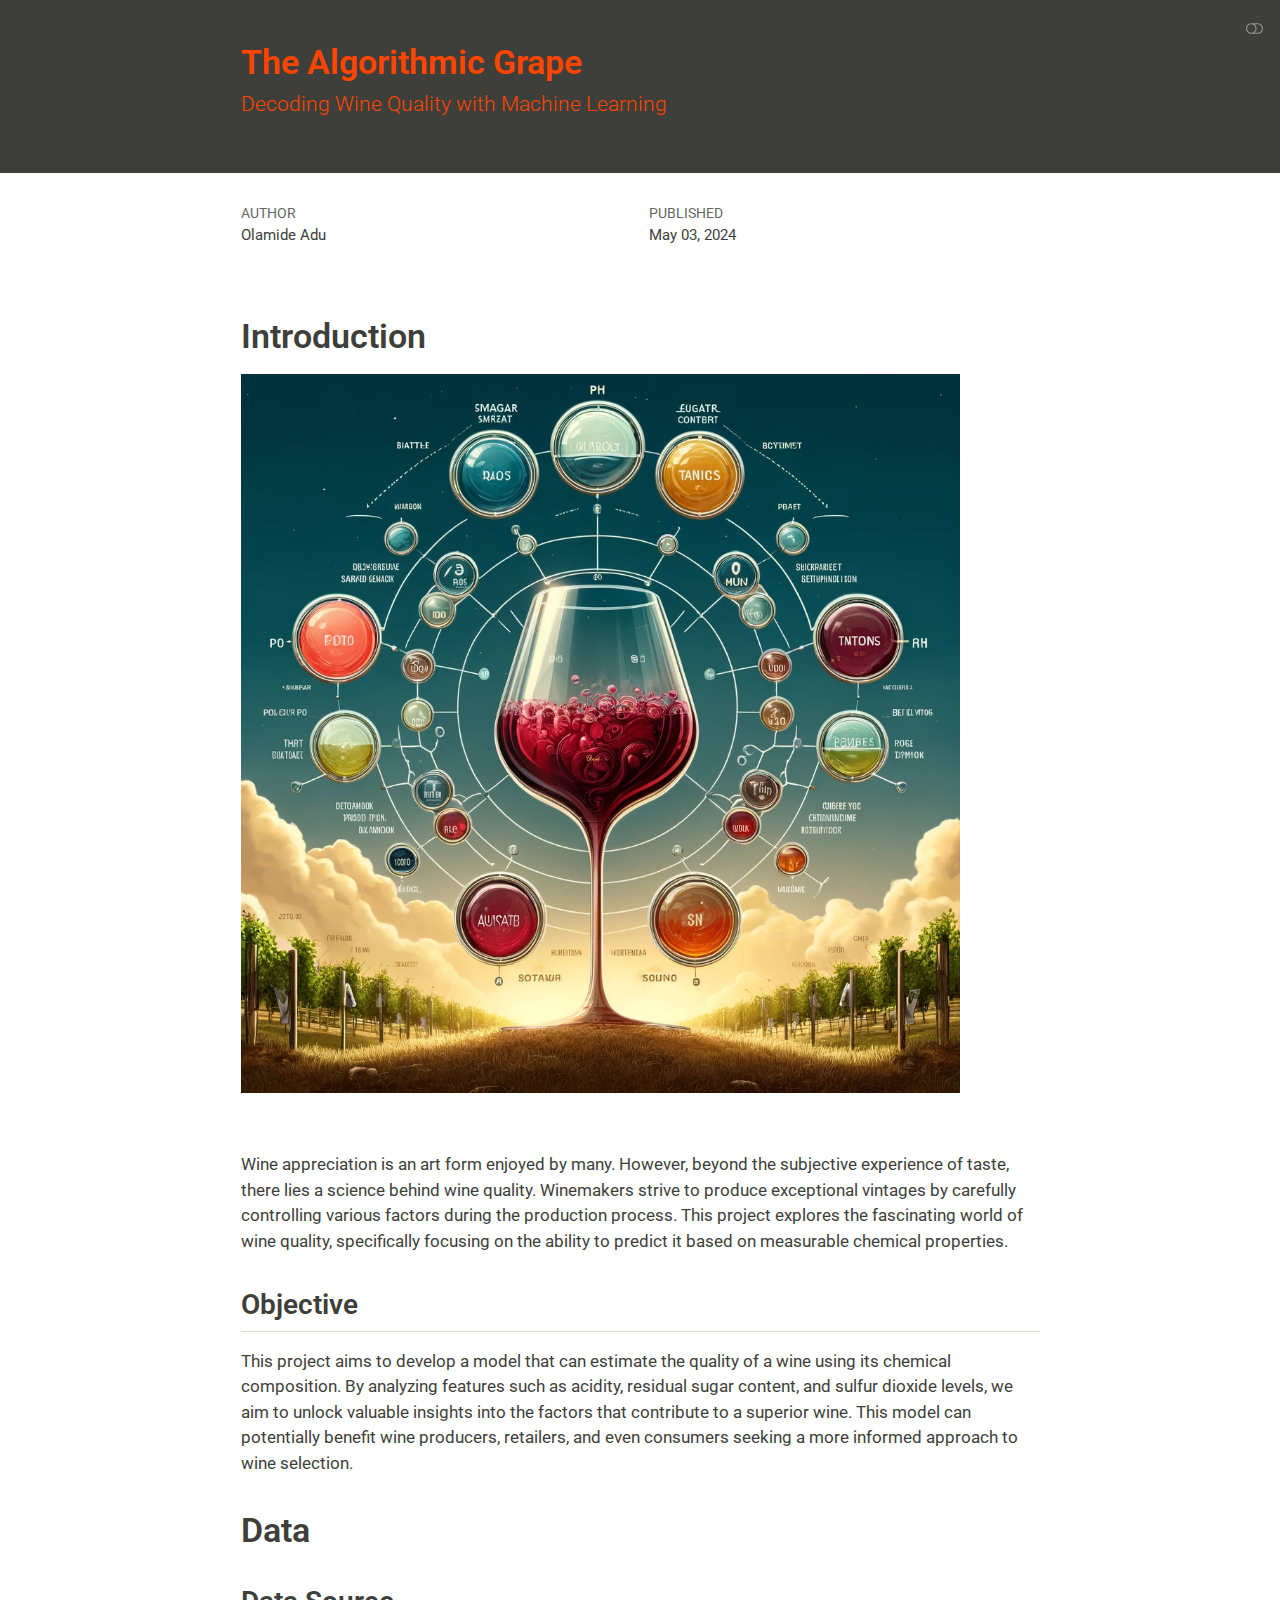
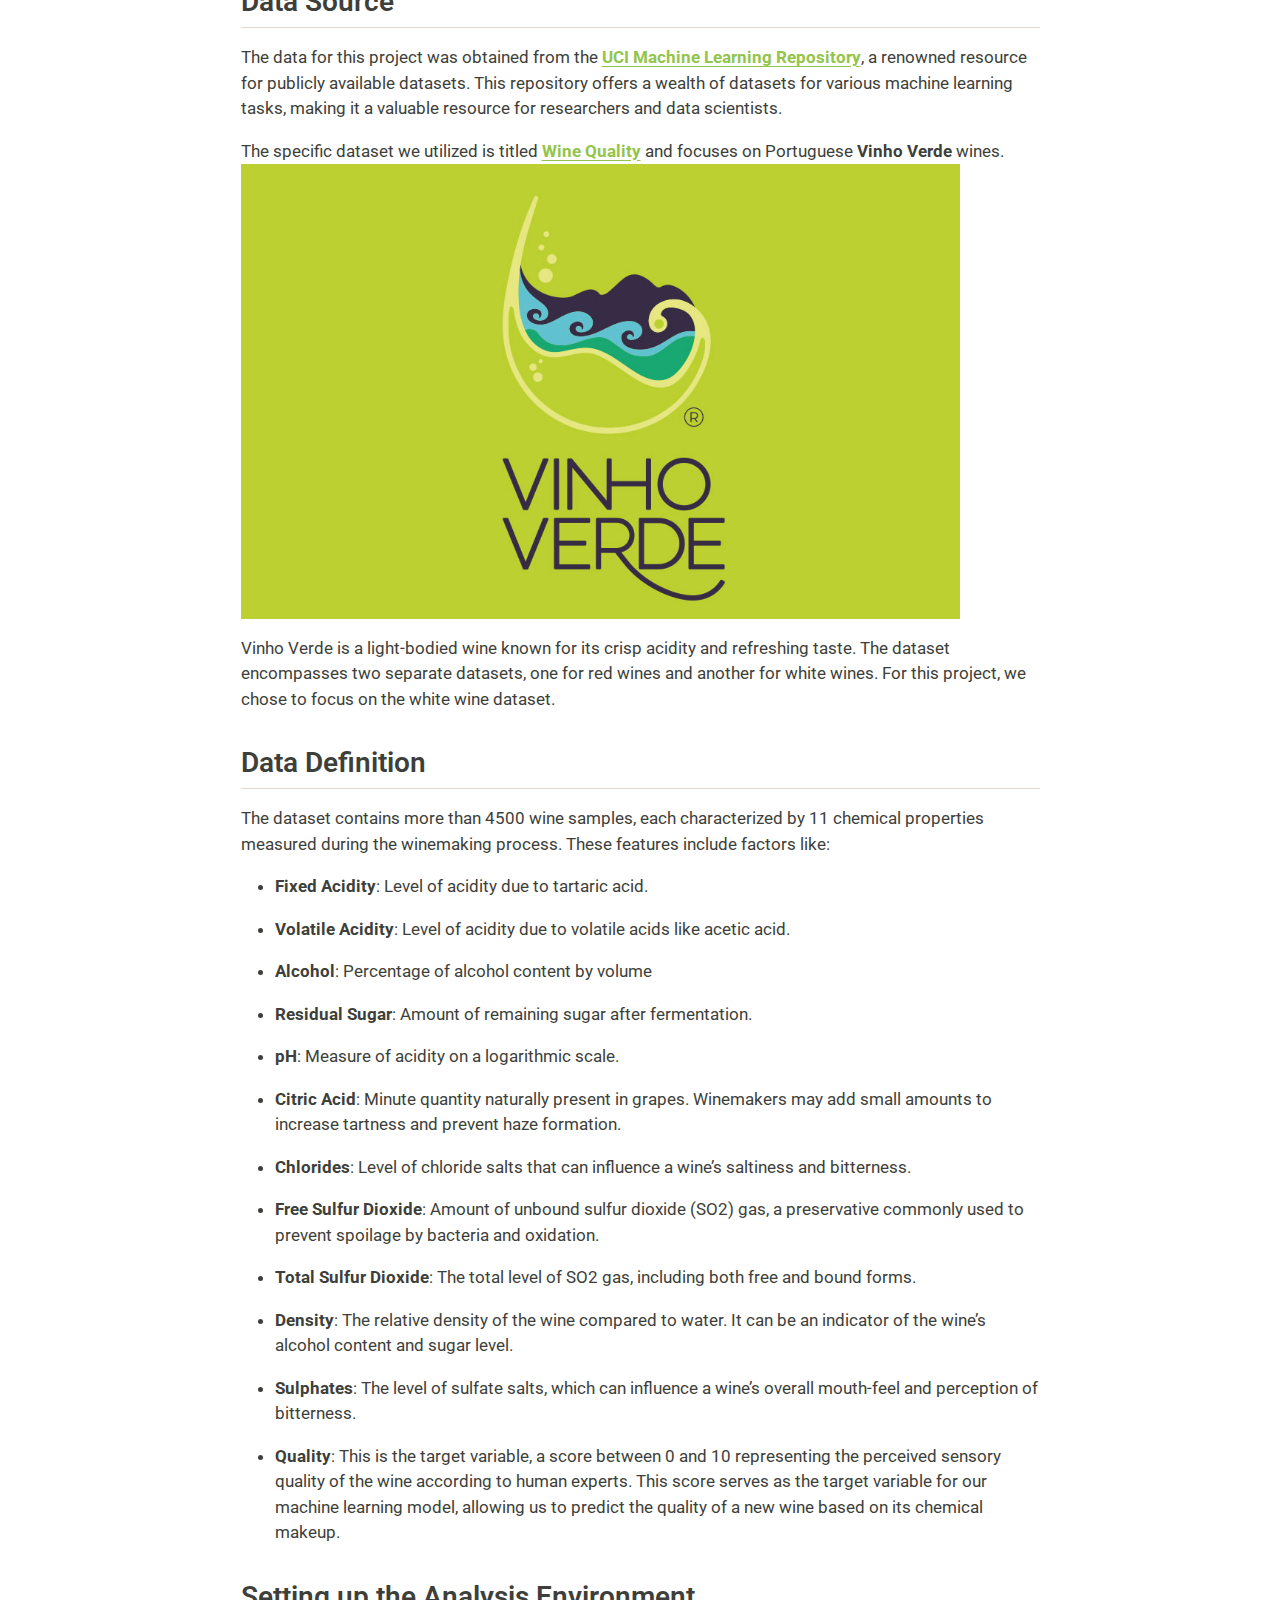
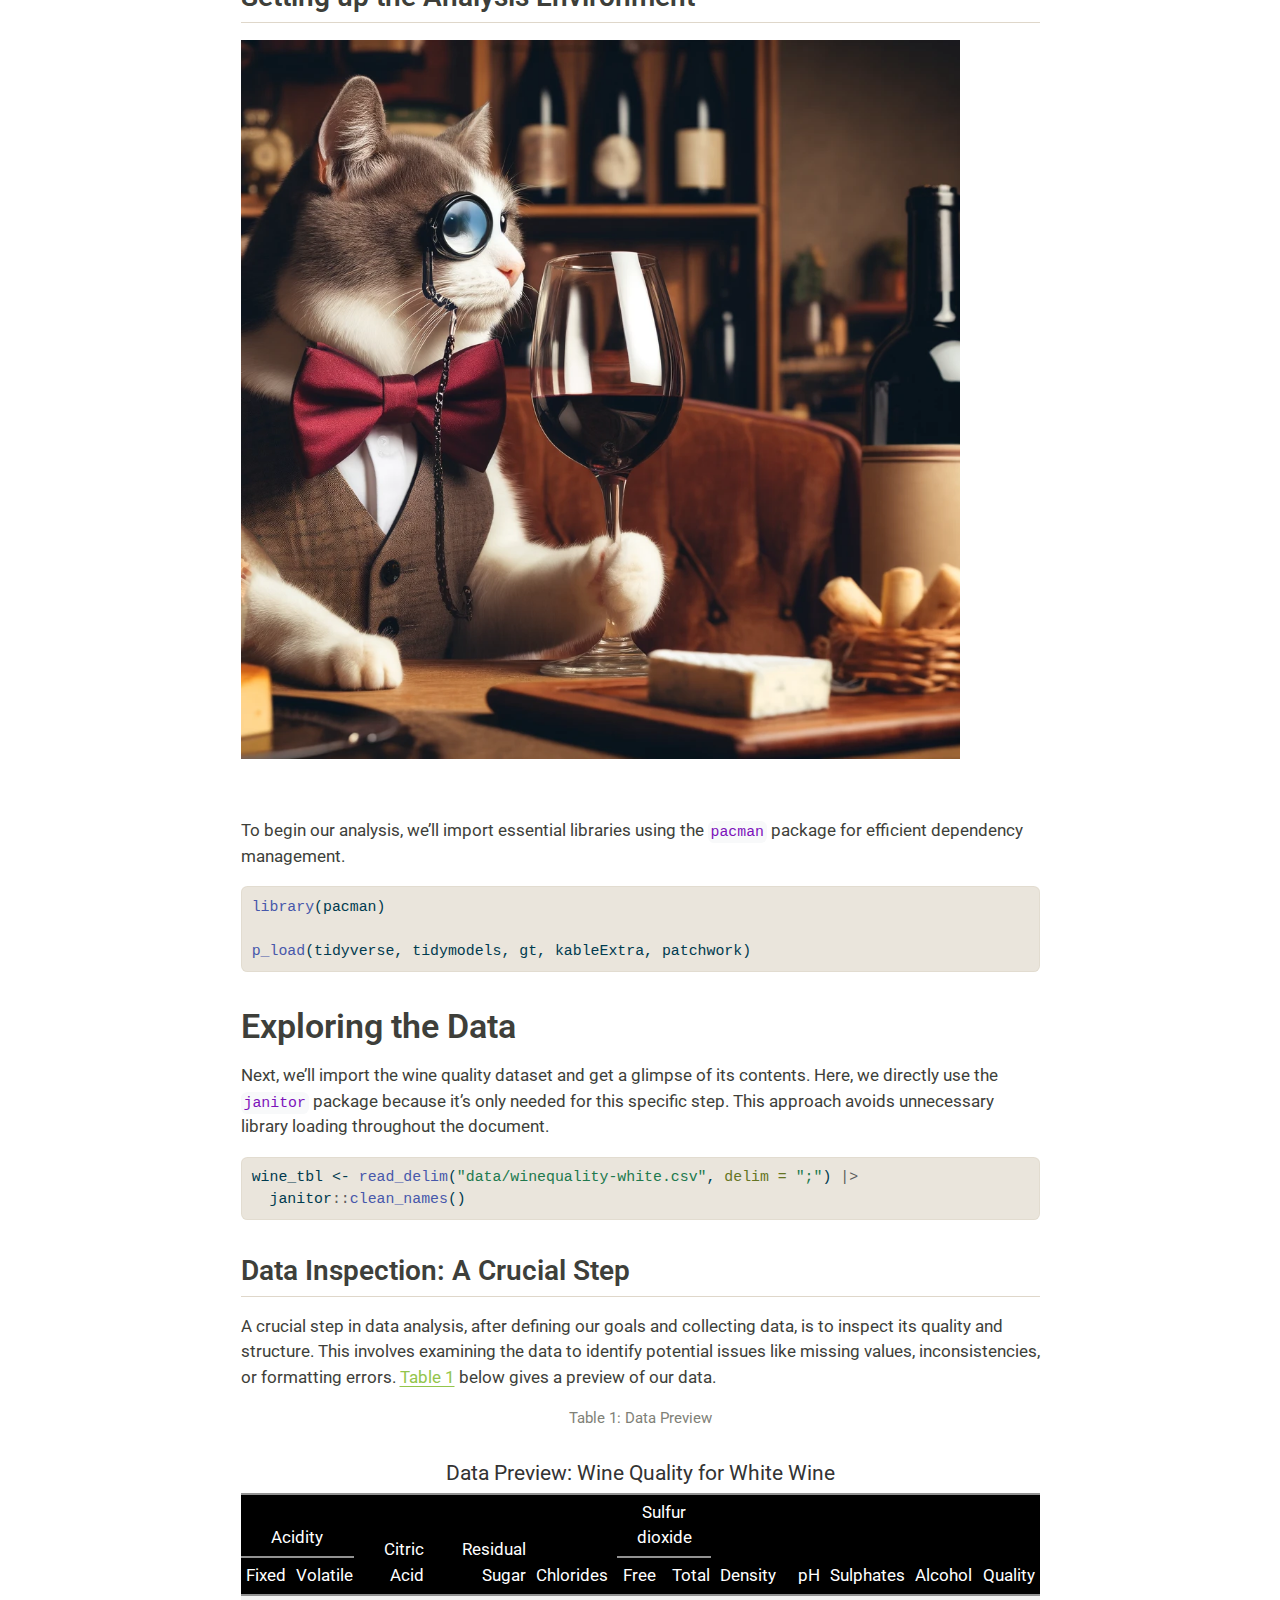
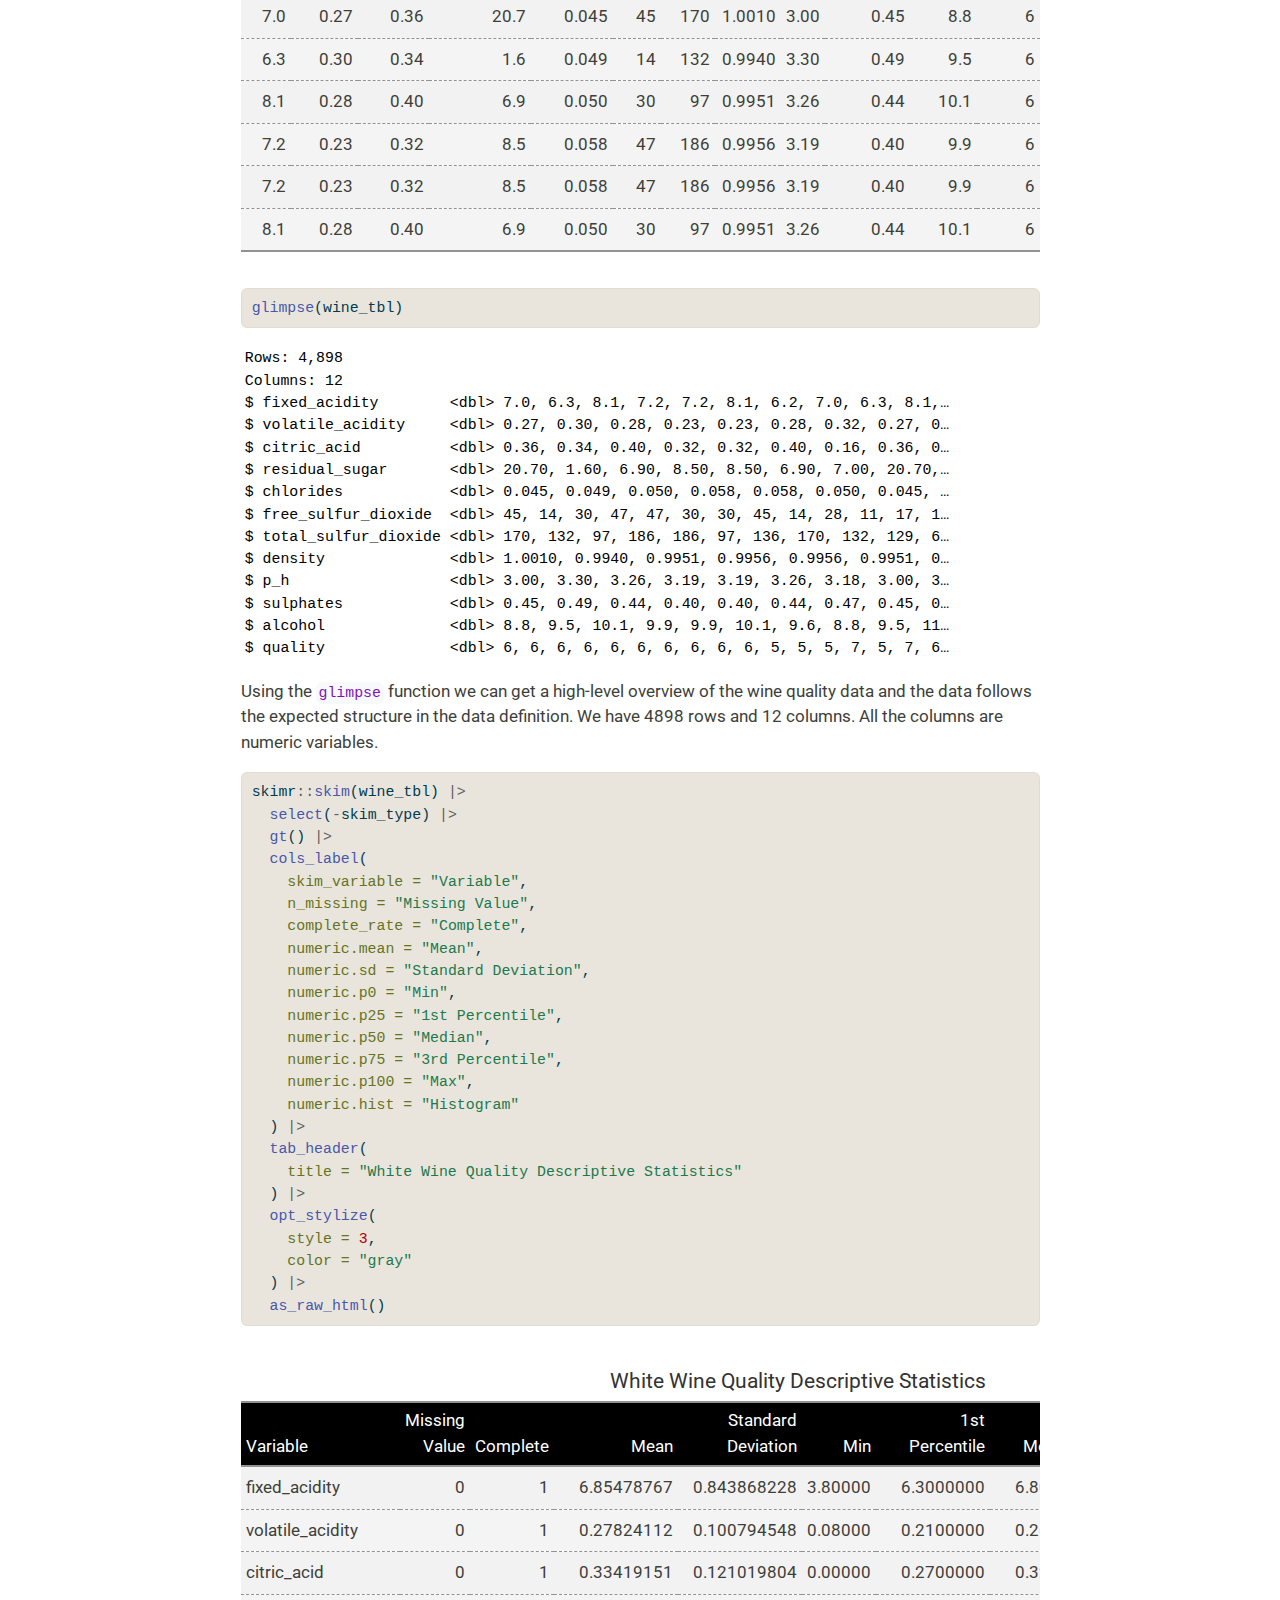
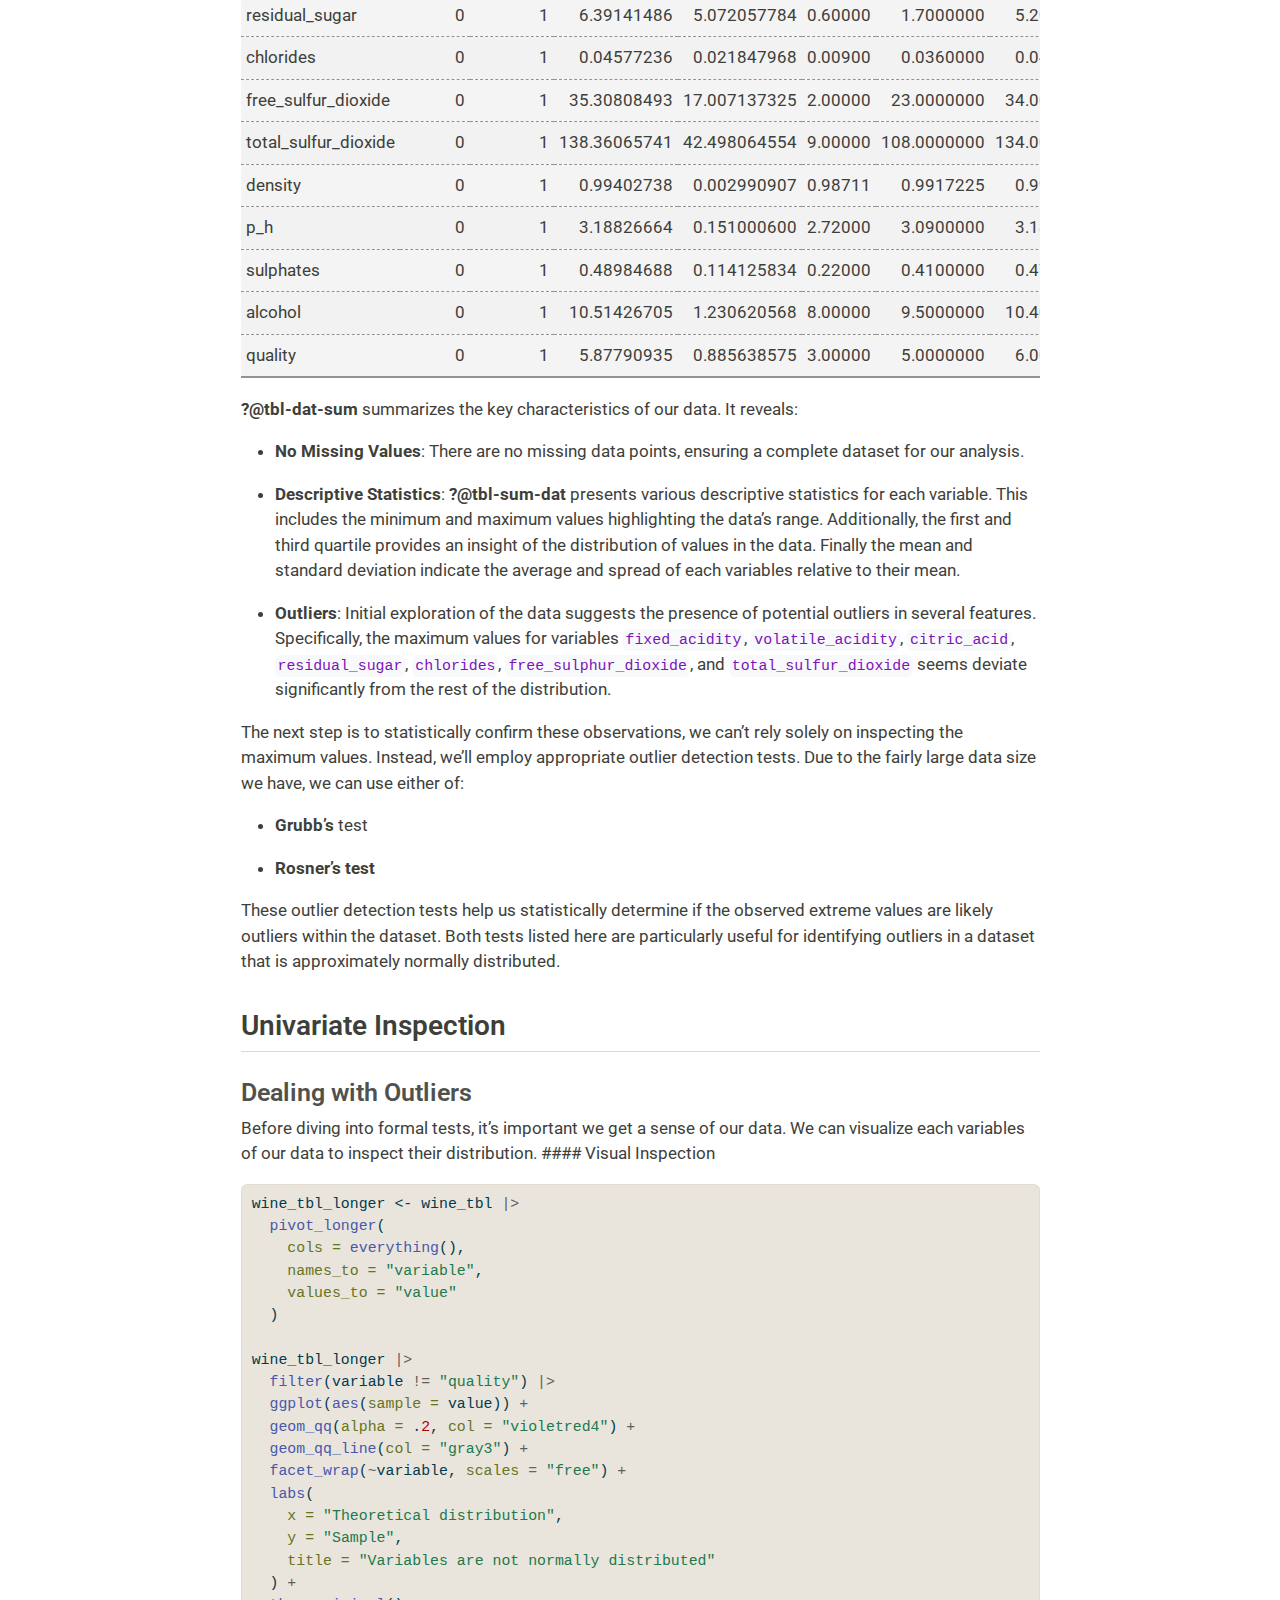
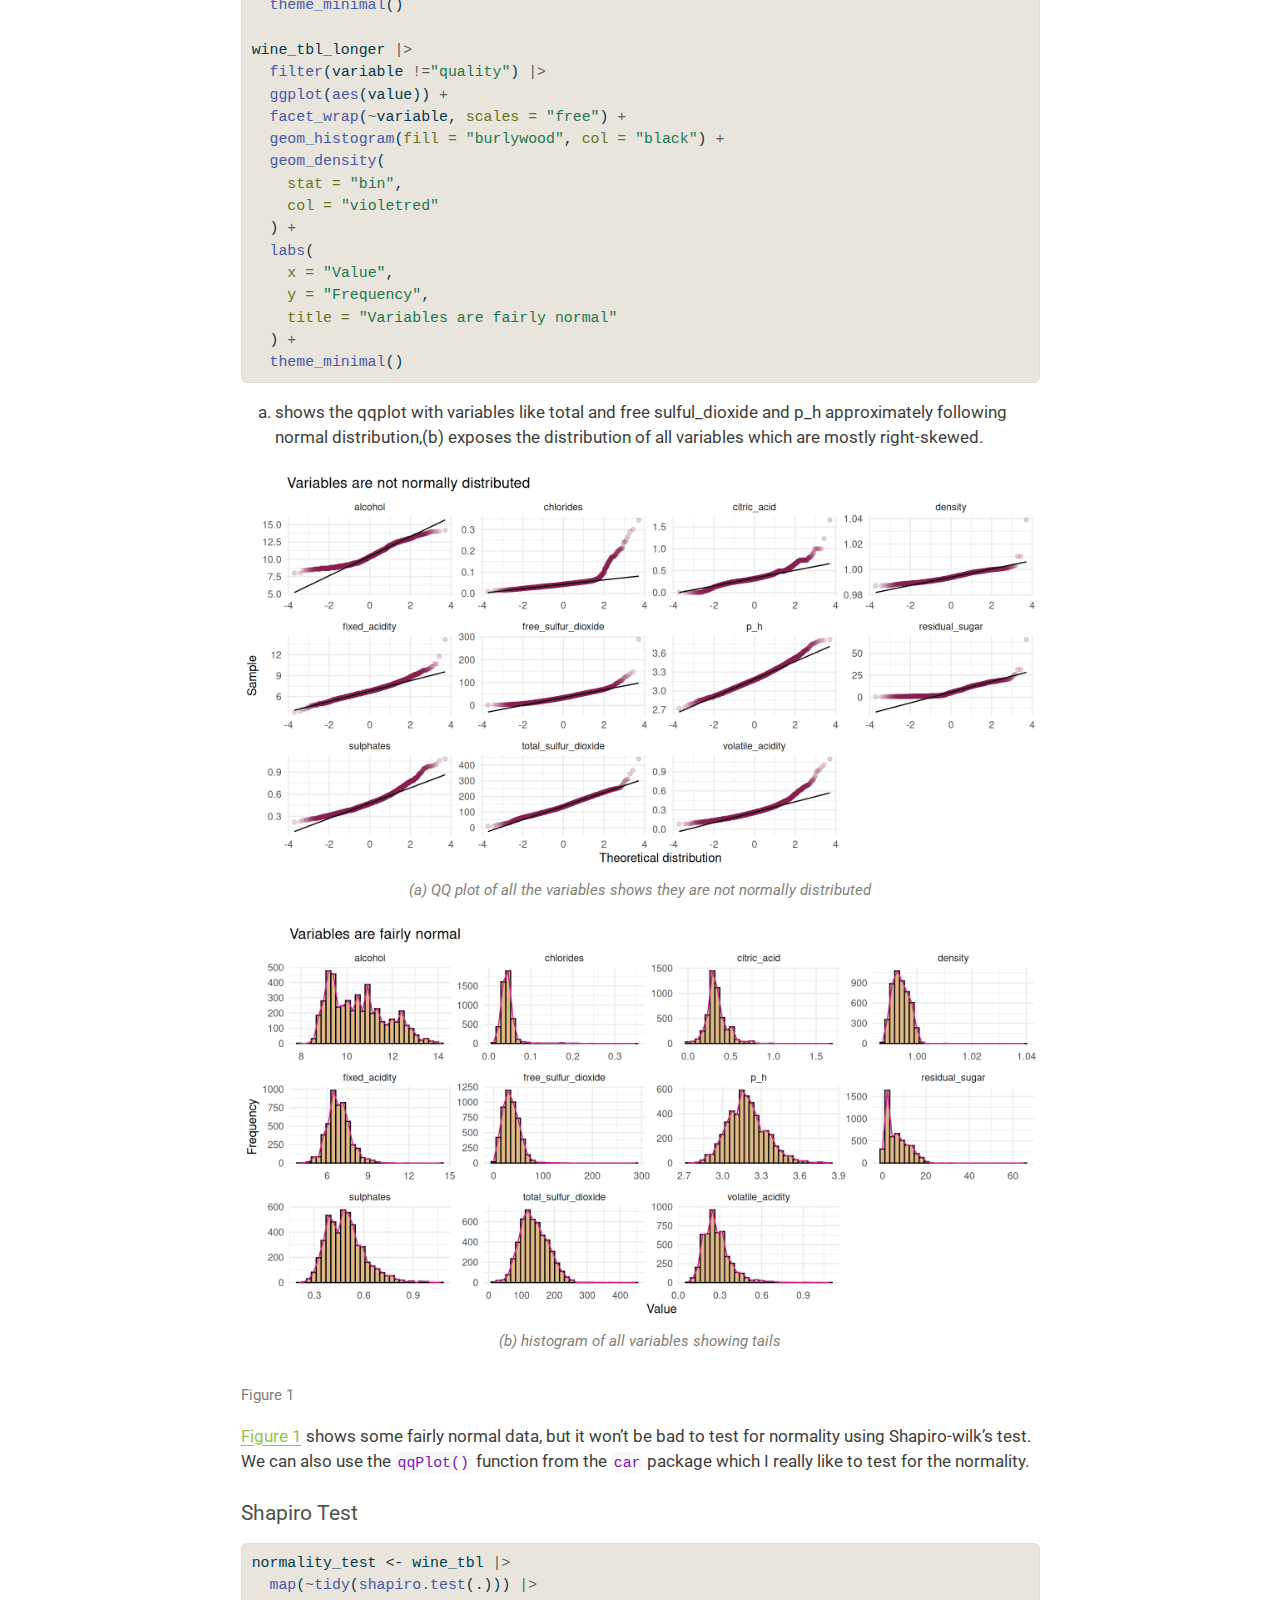
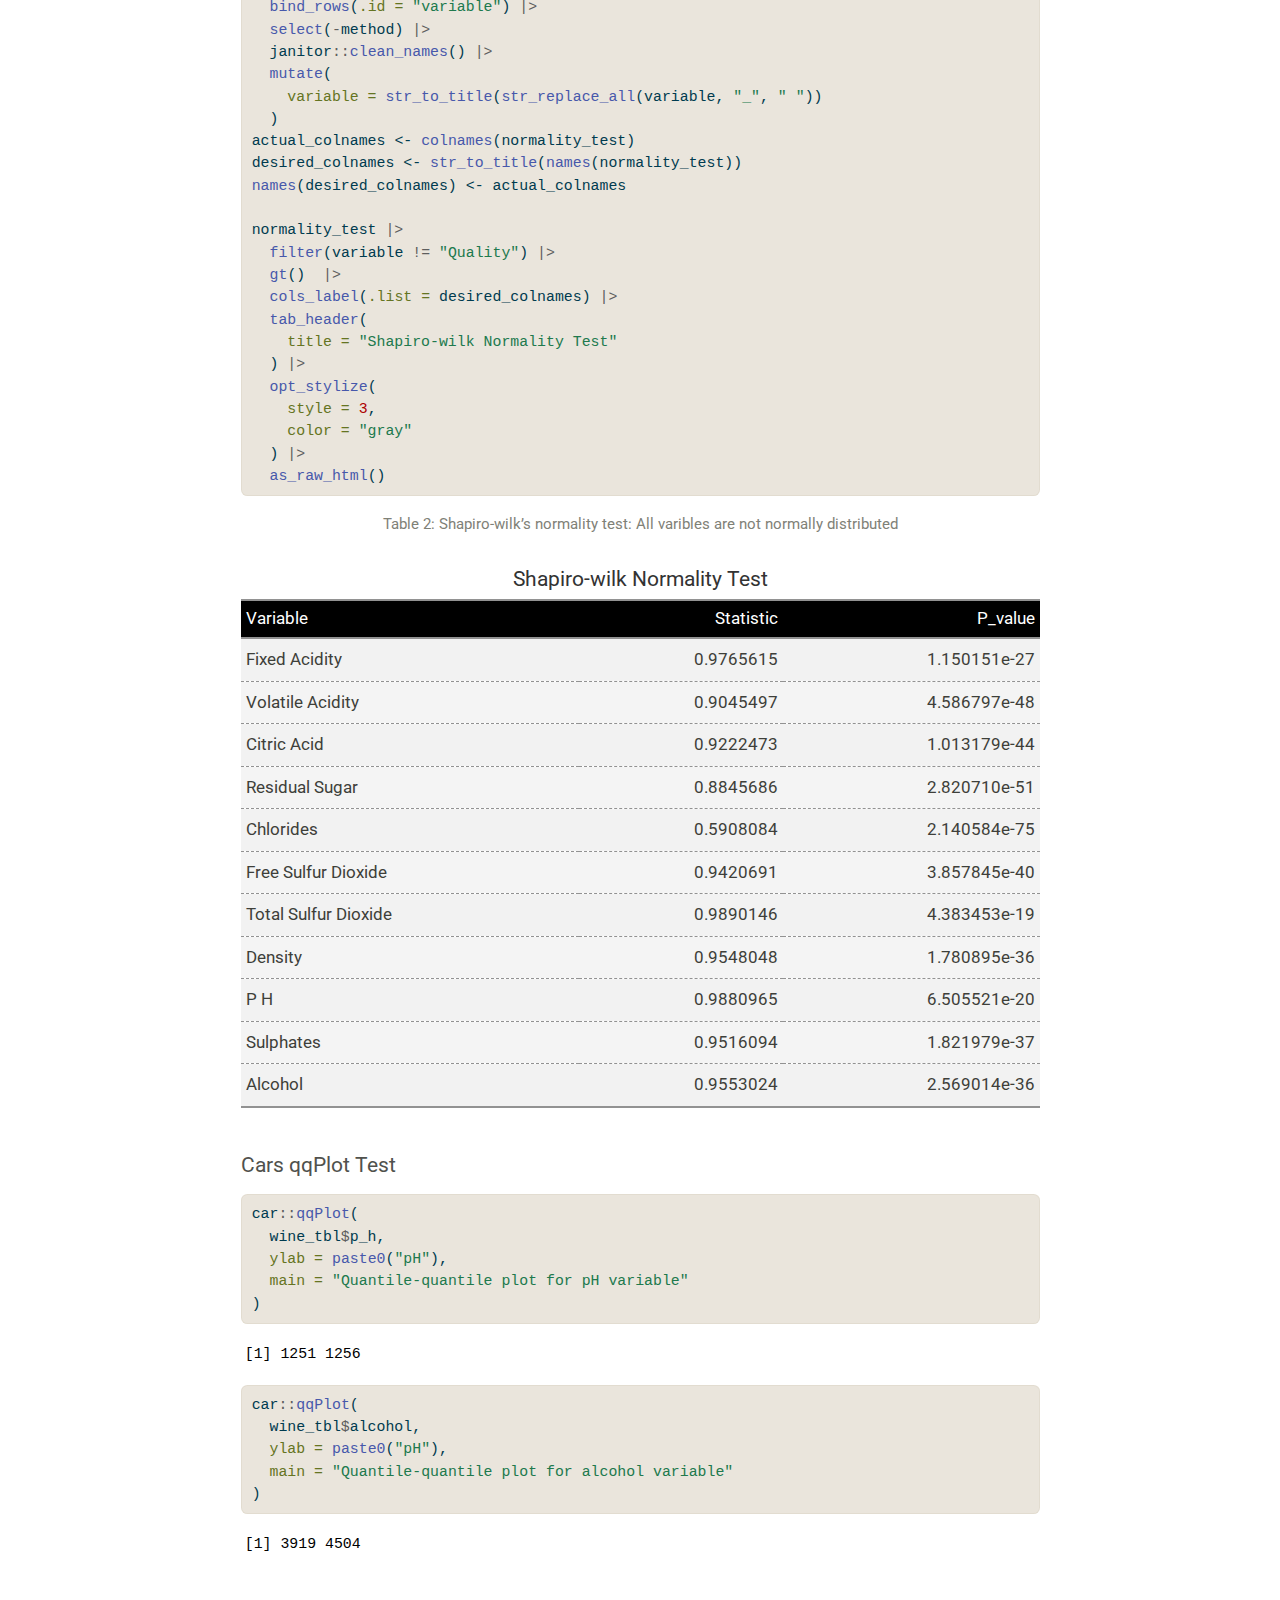
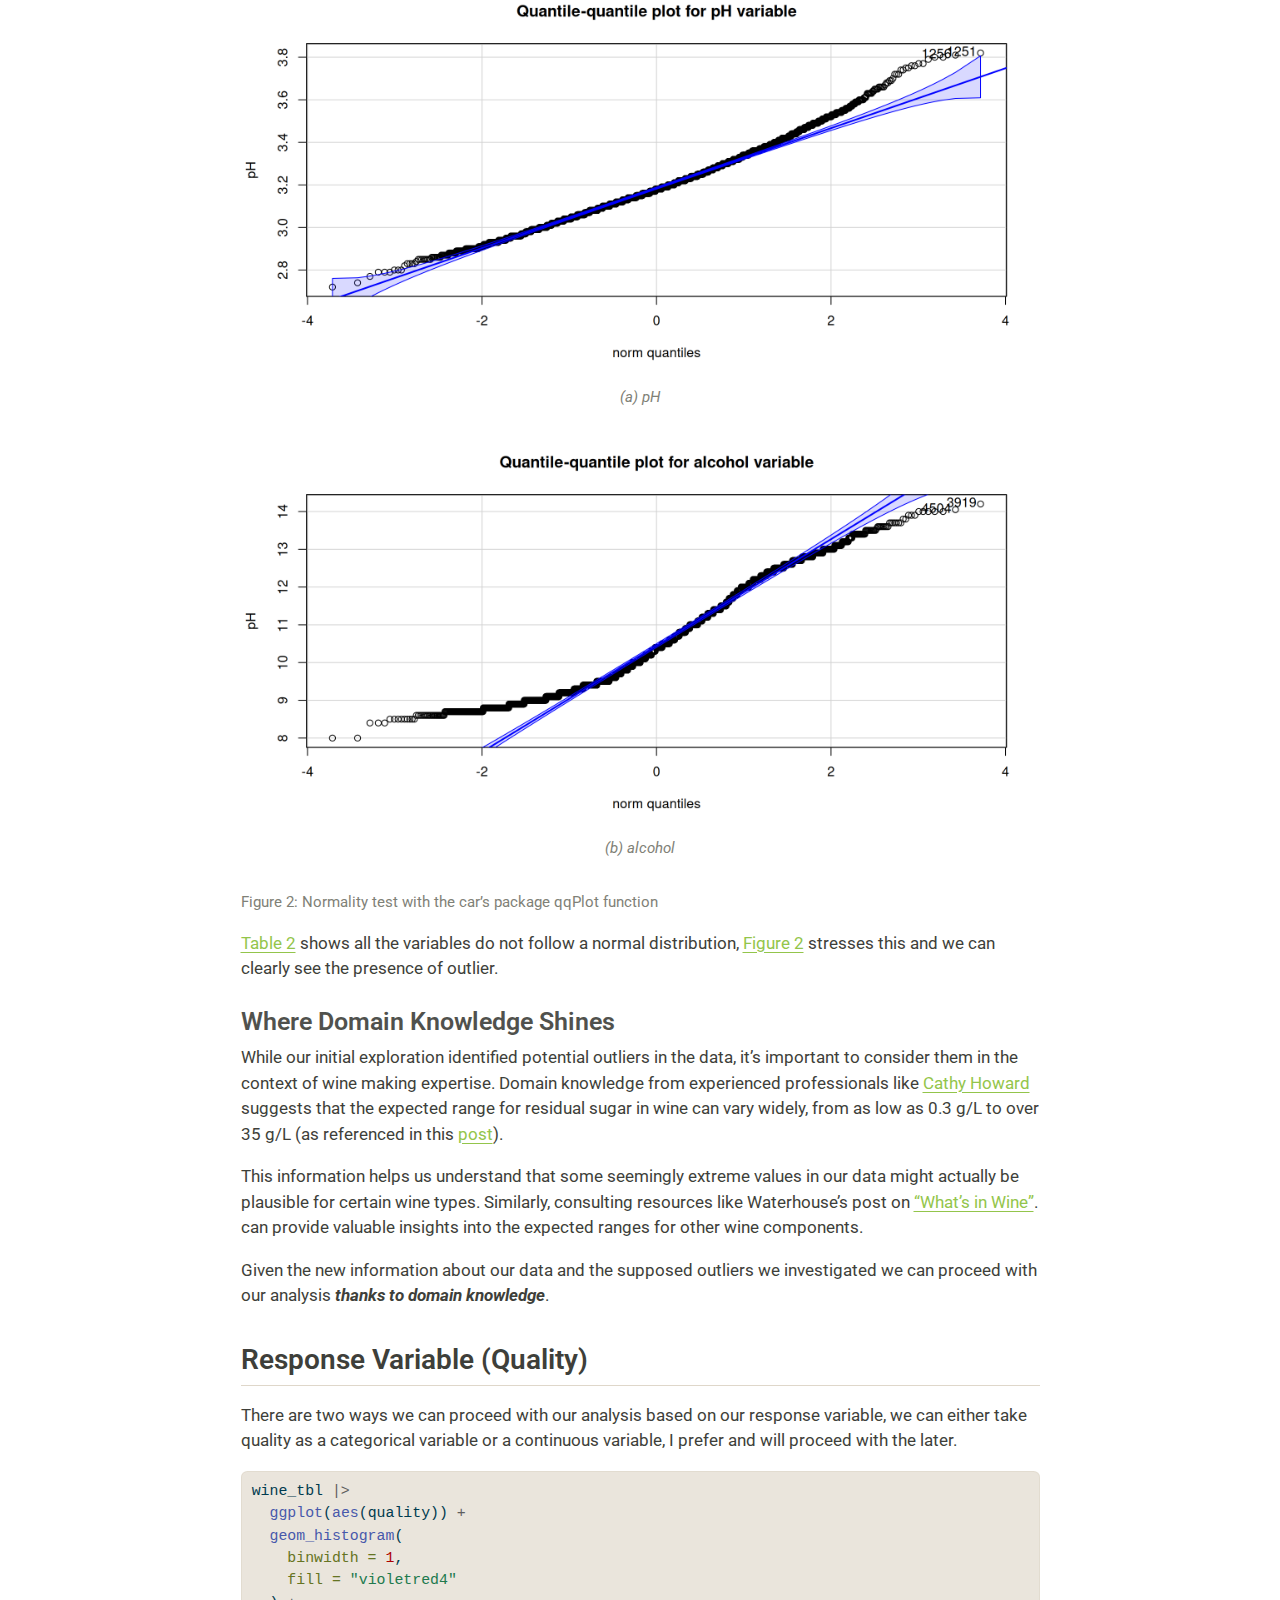
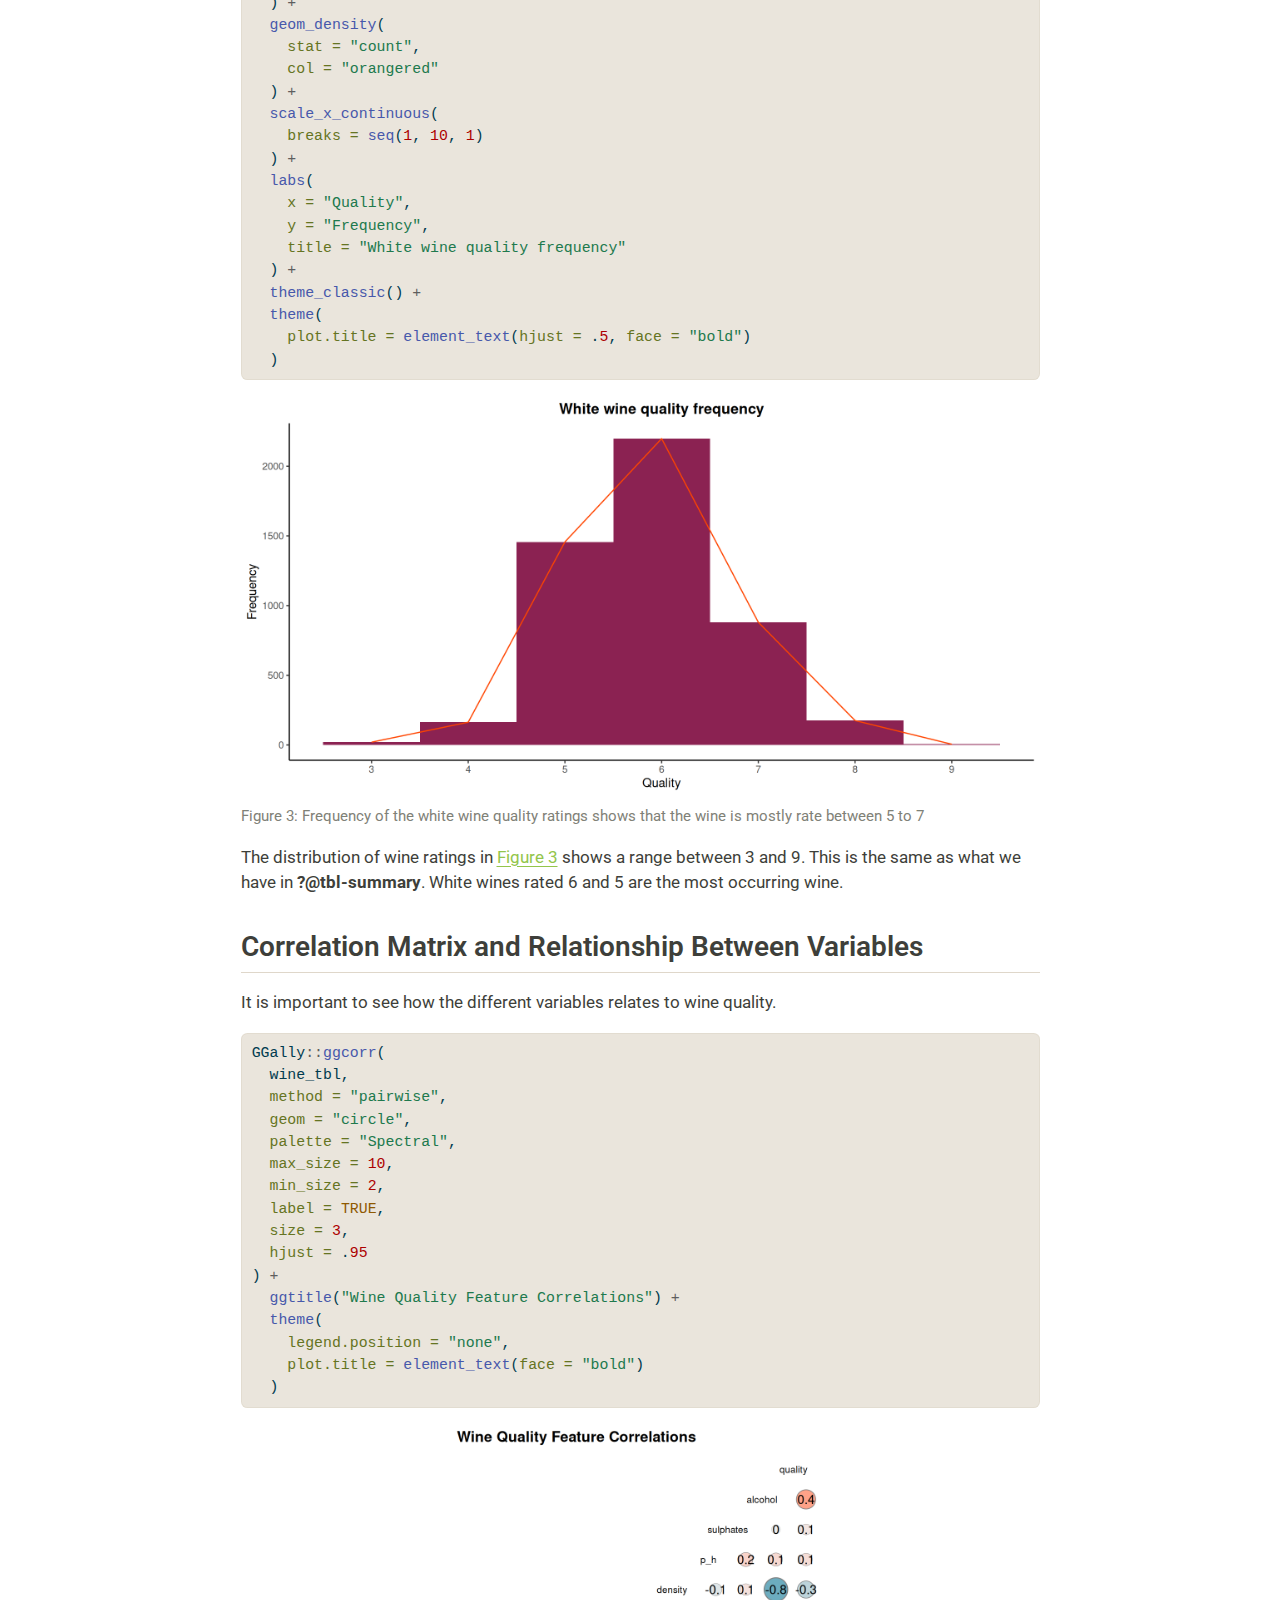
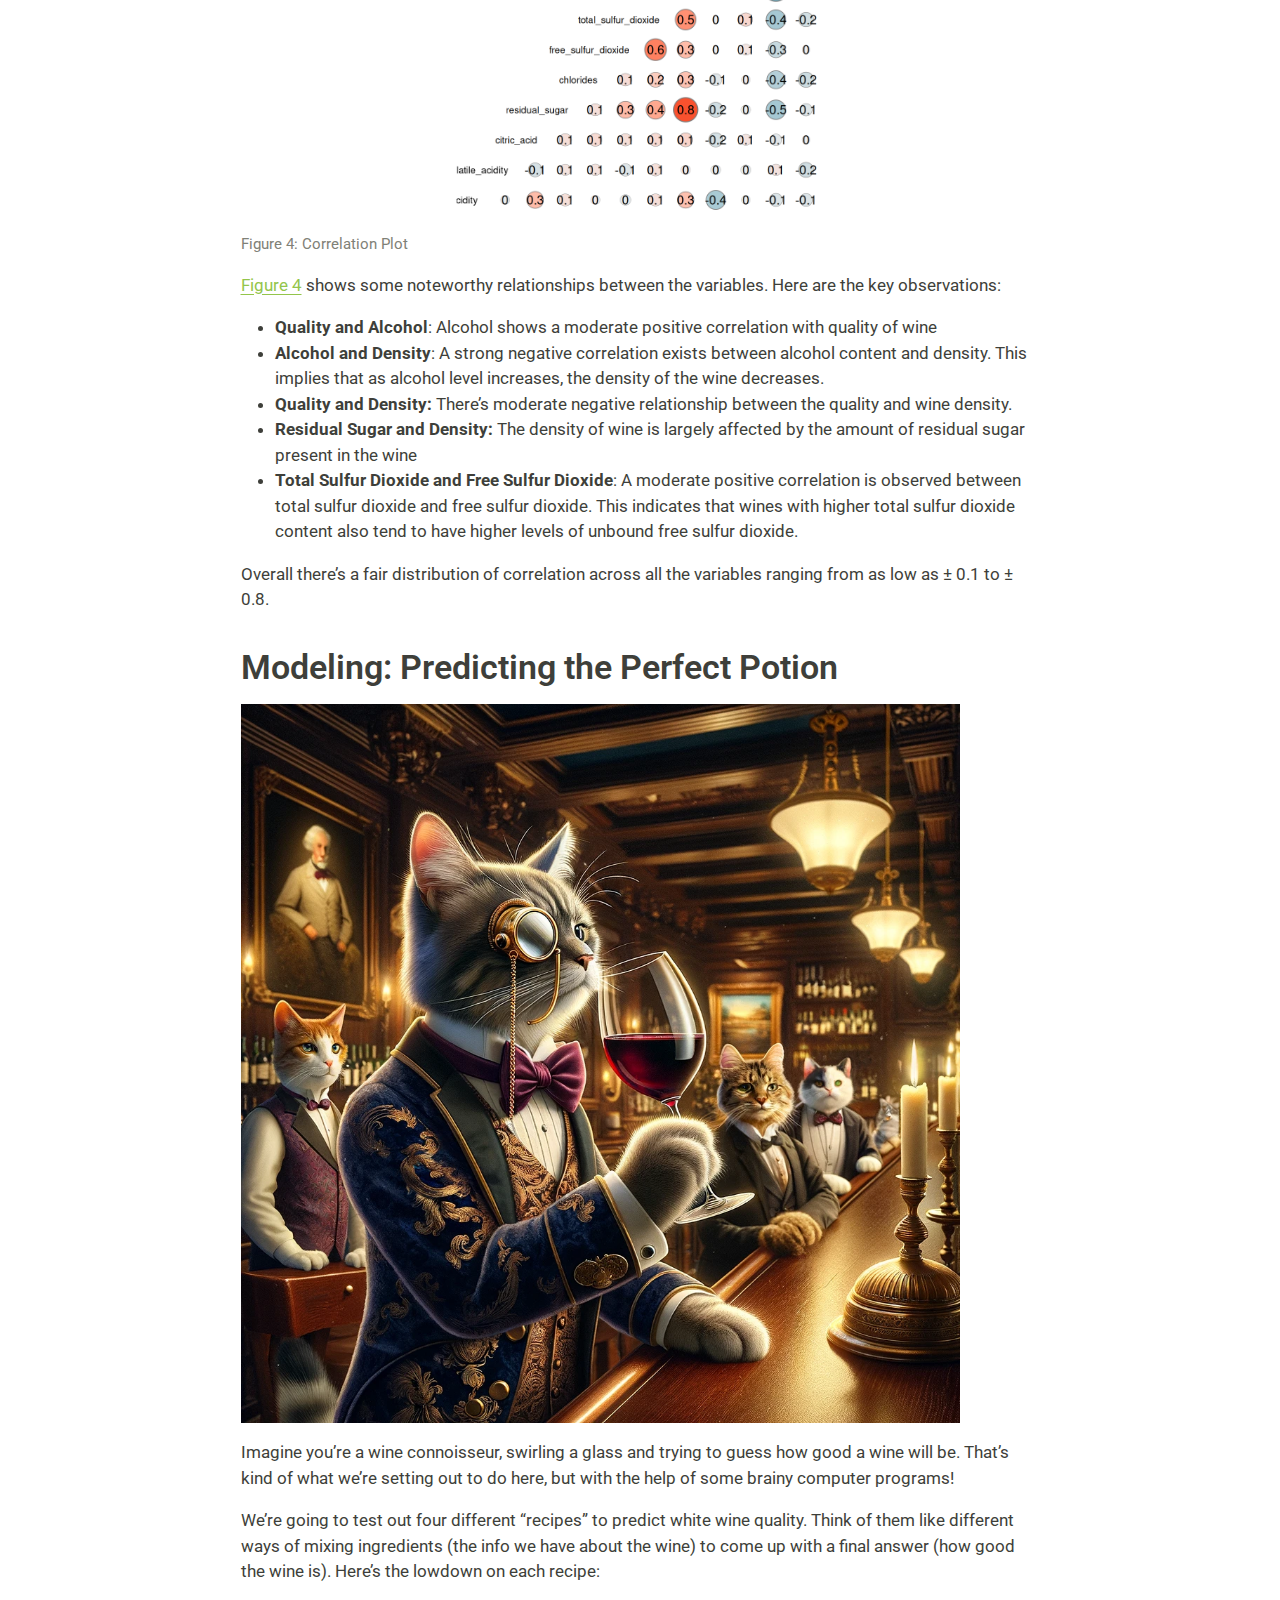
==== commit 8fe67999: "Model Specification and Preprocessing: index.qmd file includes the changes from line 439" ====
--- a/index.html
+++ b/index.html
@@ -340,7 +340,7 @@
 </div>
 </div>
 <p>Using the <code>glimpse</code> function we can get a high-level overview of the wine quality data and the data follows the expected structure in the data definition. We have 4898 rows and 12 columns. All the columns are numeric variables.</p>
-<div class="cell">
+<div id="tbl-summary" class="cell anchored">
 <div class="sourceCode cell-code" id="cb5"><pre class="sourceCode r code-with-copy"><code class="sourceCode r"><span id="cb5-1"><a href="#cb5-1" aria-hidden="true" tabindex="-1"></a>skimr<span class="sc">::</span><span class="fu">skim</span>(wine_tbl) <span class="sc">|&gt;</span> </span>
 <span id="cb5-2"><a href="#cb5-2" aria-hidden="true" tabindex="-1"></a>  <span class="fu">select</span>(<span class="sc">-</span>skim_type) <span class="sc">|&gt;</span> </span>
 <span id="cb5-3"><a href="#cb5-3" aria-hidden="true" tabindex="-1"></a>  <span class="fu">gt</span>() <span class="sc">|&gt;</span> </span>
@@ -365,18 +365,12 @@
 <span id="cb5-22"><a href="#cb5-22" aria-hidden="true" tabindex="-1"></a>    <span class="at">color =</span> <span class="st">"gray"</span></span>
 <span id="cb5-23"><a href="#cb5-23" aria-hidden="true" tabindex="-1"></a>  ) <span class="sc">|&gt;</span> </span>
 <span id="cb5-24"><a href="#cb5-24" aria-hidden="true" tabindex="-1"></a>  <span class="fu">as_raw_html</span>()</span></code><button title="Copy to Clipboard" class="code-copy-button"><i class="bi"></i></button></pre></div>
-<div id="tbl-dat-sum" class="cell quarto-float anchored">
-<figure class="quarto-float quarto-float-tbl figure">
-<figcaption class="quarto-float-caption-top quarto-float-caption quarto-float-tbl" id="tbl-dat-sum-caption-0ceaefa1-69ba-4598-a22c-09a6ac19f8ca">
-Table&nbsp;2: White wine data summary
-</figcaption>
-<div aria-describedby="tbl-dat-sum-caption-0ceaefa1-69ba-4598-a22c-09a6ac19f8ca">
 <div class="cell-output-display">
 <div>
 <div id="trqjkhuqcw" style="padding-left:0px;padding-right:0px;padding-top:10px;padding-bottom:10px;overflow-x:auto;overflow-y:auto;width:auto;height:auto;">
   
   
-<table class="gt_table do-not-create-environment cell table table-sm table-striped small" data-quarto-postprocess="true" data-quarto-disable-processing="false" data-quarto-bootstrap="false" data-bgcolor="#FFFFFF">
+<table class="gt_table table table-sm table-striped small" data-quarto-postprocess="true" data-quarto-disable-processing="false" data-quarto-bootstrap="false" data-bgcolor="#FFFFFF">
 <thead style="border-style: none;">
 <tr class="header gt_heading" style="border-style: none; background-color: #FFFFFF; text-align: center; border-bottom-color: #FFFFFF; border-left-style: none; border-left-width: 1px; border-left-color: #D3D3D3; border-right-style: none; border-right-width: 1px; border-right-color: #D3D3D3;" data-bgcolor="#FFFFFF" data-align="center">
 <th colspan="11" class="gt_heading gt_title gt_font_normal gt_bottom_border" style="text-align: center; border-style: none; color: #333333; font-size: 125%; padding-top: 4px; padding-bottom: 4px; padding-left: 5px; padding-right: 5px; background-color: #FFFFFF; border-left-style: none; border-left-width: 1px; border-left-color: #D3D3D3; border-right-style: none; border-right-width: 1px; border-right-color: #D3D3D3; border-bottom-style: solid; border-bottom-width: 2px; border-bottom-color: #929292; font-weight: normal;" data-bgcolor="#FFFFFF">White Wine Quality Descriptive Statistics</th>
@@ -559,10 +553,7 @@
 </div>
 </div>
 </div>
-</figure>
-</div>
-</div>
-<p><a href="#tbl-dat-sum" class="quarto-xref">Table&nbsp;2</a> summarizes the key characteristics of our data. It reveals:</p>
+<p><strong>?@tbl-dat-sum</strong> summarizes the key characteristics of our data. It reveals:</p>
 <ul>
 <li><p><strong>No Missing Values</strong>: There are no missing data points, ensuring a complete dataset for our analysis.</p></li>
 <li><p><strong>Descriptive Statistics</strong>: <strong>?@tbl-sum-dat</strong> presents various descriptive statistics for each variable. This includes the minimum and maximum values highlighting the data’s range. Additionally, the first and third quartile provides an insight of the distribution of values in the data. Finally the mean and standard deviation indicate the average and spread of each variables relative to their mean.</p></li>
@@ -688,7 +679,7 @@
 <div id="tbl-normality-test" class="cell quarto-float anchored">
 <figure class="quarto-float quarto-float-tbl figure">
 <figcaption class="quarto-float-caption-top quarto-float-caption quarto-float-tbl" id="tbl-normality-test-caption-0ceaefa1-69ba-4598-a22c-09a6ac19f8ca">
-Table&nbsp;3: Shapiro-wilk’s normality test: All varibles are not normally distributed
+Table&nbsp;2: Shapiro-wilk’s normality test: All varibles are not normally distributed
 </figcaption>
 <div aria-describedby="tbl-normality-test-caption-0ceaefa1-69ba-4598-a22c-09a6ac19f8ca">
 <div class="cell-output-display">
@@ -831,7 +822,7 @@
 </figure>
 </div>
 </div>
-<p><a href="#tbl-normality-test" class="quarto-xref">Table&nbsp;3</a> shows all the variables do not follow a normal distribution, <a href="#fig-qqplot-var" class="quarto-xref">Figure&nbsp;2</a> stresses this and we can clearly see the presence of outlier.</p>
+<p><a href="#tbl-normality-test" class="quarto-xref">Table&nbsp;2</a> shows all the variables do not follow a normal distribution, <a href="#fig-qqplot-var" class="quarto-xref">Figure&nbsp;2</a> stresses this and we can clearly see the presence of outlier.</p>
 </section>
 </section>
 <section id="where-domain-knowledge-shines" class="level3">
@@ -953,7 +944,111 @@
 <span id="cb14-3"><a href="#cb14-3" aria-hidden="true" tabindex="-1"></a>wine_train <span class="ot">&lt;-</span> <span class="fu">training</span>(wine_split)</span>
 <span id="cb14-4"><a href="#cb14-4" aria-hidden="true" tabindex="-1"></a>wine_test <span class="ot">&lt;-</span> <span class="fu">testing</span>(wine_split)</span></code><button title="Copy to Clipboard" class="code-copy-button"><i class="bi"></i></button></pre></div>
 </div>
+<p>We also need to evaluate the developed models, for this, we will use a cross-fold validation.</p>
+<div class="cell">
+<div class="sourceCode cell-code" id="cb15"><pre class="sourceCode r code-with-copy"><code class="sourceCode r"><span id="cb15-1"><a href="#cb15-1" aria-hidden="true" tabindex="-1"></a><span class="fu">set.seed</span>(<span class="dv">33323</span>)</span>
+<span id="cb15-2"><a href="#cb15-2" aria-hidden="true" tabindex="-1"></a>wine_folds <span class="ot">&lt;-</span> <span class="fu">vfold_cv</span>(wine_train, <span class="at">v =</span> <span class="dv">10</span>)</span></code><button title="Copy to Clipboard" class="code-copy-button"><i class="bi"></i></button></pre></div>
+</div>
+</section>
+<section id="model-specification" class="level2">
+<h2 class="anchored" data-anchor-id="model-specification">Model Specification</h2>
+<p>To ensure a good modeling workflow, we specify the our model engines, and prepare to tune some parameters depending on the model, for example in the decision tree specification, we do not know the optimal tree depth, so we tune this parameter. Other parameters which cannot determine from the start of model fitting are also tuned, like for the random forest and the XGboost model specification.</p>
+<div class="cell">
+<div class="sourceCode cell-code" id="cb16"><pre class="sourceCode r code-with-copy"><code class="sourceCode r"><span id="cb16-1"><a href="#cb16-1" aria-hidden="true" tabindex="-1"></a>lm_reg <span class="ot">&lt;-</span> <span class="fu">linear_reg</span>() <span class="sc">|&gt;</span> <span class="co"># OLS specification</span></span>
+<span id="cb16-2"><a href="#cb16-2" aria-hidden="true" tabindex="-1"></a>  <span class="fu">set_engine</span>(<span class="st">"lm"</span>) <span class="sc">|&gt;</span> </span>
+<span id="cb16-3"><a href="#cb16-3" aria-hidden="true" tabindex="-1"></a>  <span class="fu">set_mode</span>(<span class="st">"regression"</span>)</span>
+<span id="cb16-4"><a href="#cb16-4" aria-hidden="true" tabindex="-1"></a></span>
+<span id="cb16-5"><a href="#cb16-5" aria-hidden="true" tabindex="-1"></a>dec_tree <span class="ot">&lt;-</span> <span class="fu">decision_tree</span>( <span class="co"># Decision tree specification</span></span>
+<span id="cb16-6"><a href="#cb16-6" aria-hidden="true" tabindex="-1"></a>  <span class="at">tree_depth =</span> <span class="fu">tune</span>(),</span>
+<span id="cb16-7"><a href="#cb16-7" aria-hidden="true" tabindex="-1"></a>  <span class="at">cost_complexity =</span> <span class="fu">tune</span>()</span>
+<span id="cb16-8"><a href="#cb16-8" aria-hidden="true" tabindex="-1"></a>) <span class="sc">|&gt;</span> </span>
+<span id="cb16-9"><a href="#cb16-9" aria-hidden="true" tabindex="-1"></a>  <span class="fu">set_engine</span>(<span class="st">"rpart"</span>) <span class="sc">|&gt;</span> </span>
+<span id="cb16-10"><a href="#cb16-10" aria-hidden="true" tabindex="-1"></a>  <span class="fu">set_mode</span>(<span class="st">"regression"</span>)</span>
+<span id="cb16-11"><a href="#cb16-11" aria-hidden="true" tabindex="-1"></a></span>
+<span id="cb16-12"><a href="#cb16-12" aria-hidden="true" tabindex="-1"></a>rand_for <span class="ot">&lt;-</span> <span class="fu">rand_forest</span>( <span class="co"># Random forest specification</span></span>
+<span id="cb16-13"><a href="#cb16-13" aria-hidden="true" tabindex="-1"></a>  <span class="at">trees =</span> <span class="dv">1000</span>,</span>
+<span id="cb16-14"><a href="#cb16-14" aria-hidden="true" tabindex="-1"></a>  <span class="at">mtry =</span> <span class="fu">tune</span>(),</span>
+<span id="cb16-15"><a href="#cb16-15" aria-hidden="true" tabindex="-1"></a>  <span class="at">min_n =</span> <span class="fu">tune</span>()</span>
+<span id="cb16-16"><a href="#cb16-16" aria-hidden="true" tabindex="-1"></a>) <span class="sc">|&gt;</span> </span>
+<span id="cb16-17"><a href="#cb16-17" aria-hidden="true" tabindex="-1"></a>  <span class="fu">set_engine</span>(<span class="st">"ranger"</span>) <span class="sc">|&gt;</span> </span>
+<span id="cb16-18"><a href="#cb16-18" aria-hidden="true" tabindex="-1"></a>  <span class="fu">set_mode</span>(<span class="st">"regression"</span>)</span>
+<span id="cb16-19"><a href="#cb16-19" aria-hidden="true" tabindex="-1"></a></span>
+<span id="cb16-20"><a href="#cb16-20" aria-hidden="true" tabindex="-1"></a>xgboost <span class="ot">&lt;-</span> <span class="fu">boost_tree</span>( <span class="co"># XGboost specification</span></span>
+<span id="cb16-21"><a href="#cb16-21" aria-hidden="true" tabindex="-1"></a>  <span class="at">mtry =</span> <span class="fu">tune</span>(),</span>
+<span id="cb16-22"><a href="#cb16-22" aria-hidden="true" tabindex="-1"></a>  <span class="at">min_n =</span> <span class="fu">tune</span>(),</span>
+<span id="cb16-23"><a href="#cb16-23" aria-hidden="true" tabindex="-1"></a>  <span class="at">loss_reduction =</span> <span class="fu">tune</span>(),</span>
+<span id="cb16-24"><a href="#cb16-24" aria-hidden="true" tabindex="-1"></a>  <span class="at">tree_depth =</span> <span class="fu">tune</span>(),</span>
+<span id="cb16-25"><a href="#cb16-25" aria-hidden="true" tabindex="-1"></a>  <span class="at">sample_size =</span> <span class="fu">tune</span>()</span>
+<span id="cb16-26"><a href="#cb16-26" aria-hidden="true" tabindex="-1"></a>) <span class="sc">|&gt;</span> </span>
+<span id="cb16-27"><a href="#cb16-27" aria-hidden="true" tabindex="-1"></a>  <span class="fu">set_engine</span>(<span class="st">"xgboost"</span>) <span class="sc">|&gt;</span> </span>
+<span id="cb16-28"><a href="#cb16-28" aria-hidden="true" tabindex="-1"></a>  <span class="fu">set_mode</span>(<span class="st">"regression"</span>)</span></code><button title="Copy to Clipboard" class="code-copy-button"><i class="bi"></i></button></pre></div>
+</div>
+</section>
+<section id="data-preprocessing" class="level2">
+<h2 class="anchored" data-anchor-id="data-preprocessing">Data Preprocessing</h2>
+<p>After model specification, we set the necessary pre-processing based on the model specification, a good reference for recommended pre-processing can be found <a href="https://www.tmwr.org/pre-proc-table">here</a>. The breakdown of our pre-processing is given as:</p>
+<section id="ols-preproc" class="level3">
+<h3 class="anchored" data-anchor-id="ols-preproc">OLS preproc</h3>
+<ul>
+<li><p>Perform a log transformation on the all predictors, <code>step_log</code> here.</p></li>
+<li><p>Remove variables that is having no difference in their values - zero variance, <code>step_zv</code> here</p></li>
+</ul>
+<div class="cell">
+<div class="sourceCode cell-code" id="cb17"><pre class="sourceCode r code-with-copy"><code class="sourceCode r"><span id="cb17-1"><a href="#cb17-1" aria-hidden="true" tabindex="-1"></a>lm_spec <span class="ot">&lt;-</span> <span class="fu">recipe</span>(</span>
+<span id="cb17-2"><a href="#cb17-2" aria-hidden="true" tabindex="-1"></a>  quality <span class="sc">~</span> .,</span>
+<span id="cb17-3"><a href="#cb17-3" aria-hidden="true" tabindex="-1"></a>  <span class="at">data =</span>  wine_train</span>
+<span id="cb17-4"><a href="#cb17-4" aria-hidden="true" tabindex="-1"></a>) <span class="sc">|&gt;</span> </span>
+<span id="cb17-5"><a href="#cb17-5" aria-hidden="true" tabindex="-1"></a>  <span class="fu">step_log</span>(<span class="fu">all_predictors</span>()) <span class="sc">|&gt;</span> </span>
+<span id="cb17-6"><a href="#cb17-6" aria-hidden="true" tabindex="-1"></a>  <span class="fu">step_zv</span>(<span class="fu">all_predictors</span>())</span>
+<span id="cb17-7"><a href="#cb17-7" aria-hidden="true" tabindex="-1"></a></span>
+<span id="cb17-8"><a href="#cb17-8" aria-hidden="true" tabindex="-1"></a>lm_spec</span></code><button title="Copy to Clipboard" class="code-copy-button"><i class="bi"></i></button></pre></div>
+<div class="cell-output cell-output-stderr">
+<pre><code></code></pre>
+</div>
+<div class="cell-output cell-output-stderr">
+<pre><code>── Recipe ──────────────────────────────────────────────────────────────────────</code></pre>
+</div>
+<div class="cell-output cell-output-stderr">
+<pre><code></code></pre>
+</div>
+<div class="cell-output cell-output-stderr">
+<pre><code>── Inputs </code></pre>
+</div>
+<div class="cell-output cell-output-stderr">
+<pre><code>Number of variables by role</code></pre>
+</div>
+<div class="cell-output cell-output-stderr">
+<pre><code>outcome:    1
+predictor: 11</code></pre>
+</div>
+<div class="cell-output cell-output-stderr">
+<pre><code></code></pre>
+</div>
+<div class="cell-output cell-output-stderr">
+<pre><code>── Operations </code></pre>
+</div>
+<div class="cell-output cell-output-stderr">
+<pre><code>• Log transformation on: all_predictors()</code></pre>
+</div>
+<div class="cell-output cell-output-stderr">
+<pre><code>• Zero variance filter on: all_predictors()</code></pre>
+</div>
+</div>
+</section>
+<section id="other-models-preproc" class="level3">
+<h3 class="anchored" data-anchor-id="other-models-preproc">Other models preproc</h3>
+<p>Given our data structure, and the state of the data we do not need to perform any preprocessing, so we simply give our model formula.</p>
+<div class="cell">
+<div class="sourceCode cell-code" id="cb28"><pre class="sourceCode r code-with-copy"><code class="sourceCode r"><span id="cb28-1"><a href="#cb28-1" aria-hidden="true" tabindex="-1"></a>oth_spec <span class="ot">&lt;-</span> <span class="fu">recipe</span>(</span>
+<span id="cb28-2"><a href="#cb28-2" aria-hidden="true" tabindex="-1"></a>  quality <span class="sc">~</span> .,</span>
+<span id="cb28-3"><a href="#cb28-3" aria-hidden="true" tabindex="-1"></a>  <span class="at">data =</span> wine_train</span>
+<span id="cb28-4"><a href="#cb28-4" aria-hidden="true" tabindex="-1"></a>)</span></code><button title="Copy to Clipboard" class="code-copy-button"><i class="bi"></i></button></pre></div>
+</div>
+</section>
+<section id="section" class="level3">
+<h3 class="anchored" data-anchor-id="section"></h3>
 <p><a href="https://olamideadu.com">homepage</a></p>
+</section>
 </section>
 </section>
 
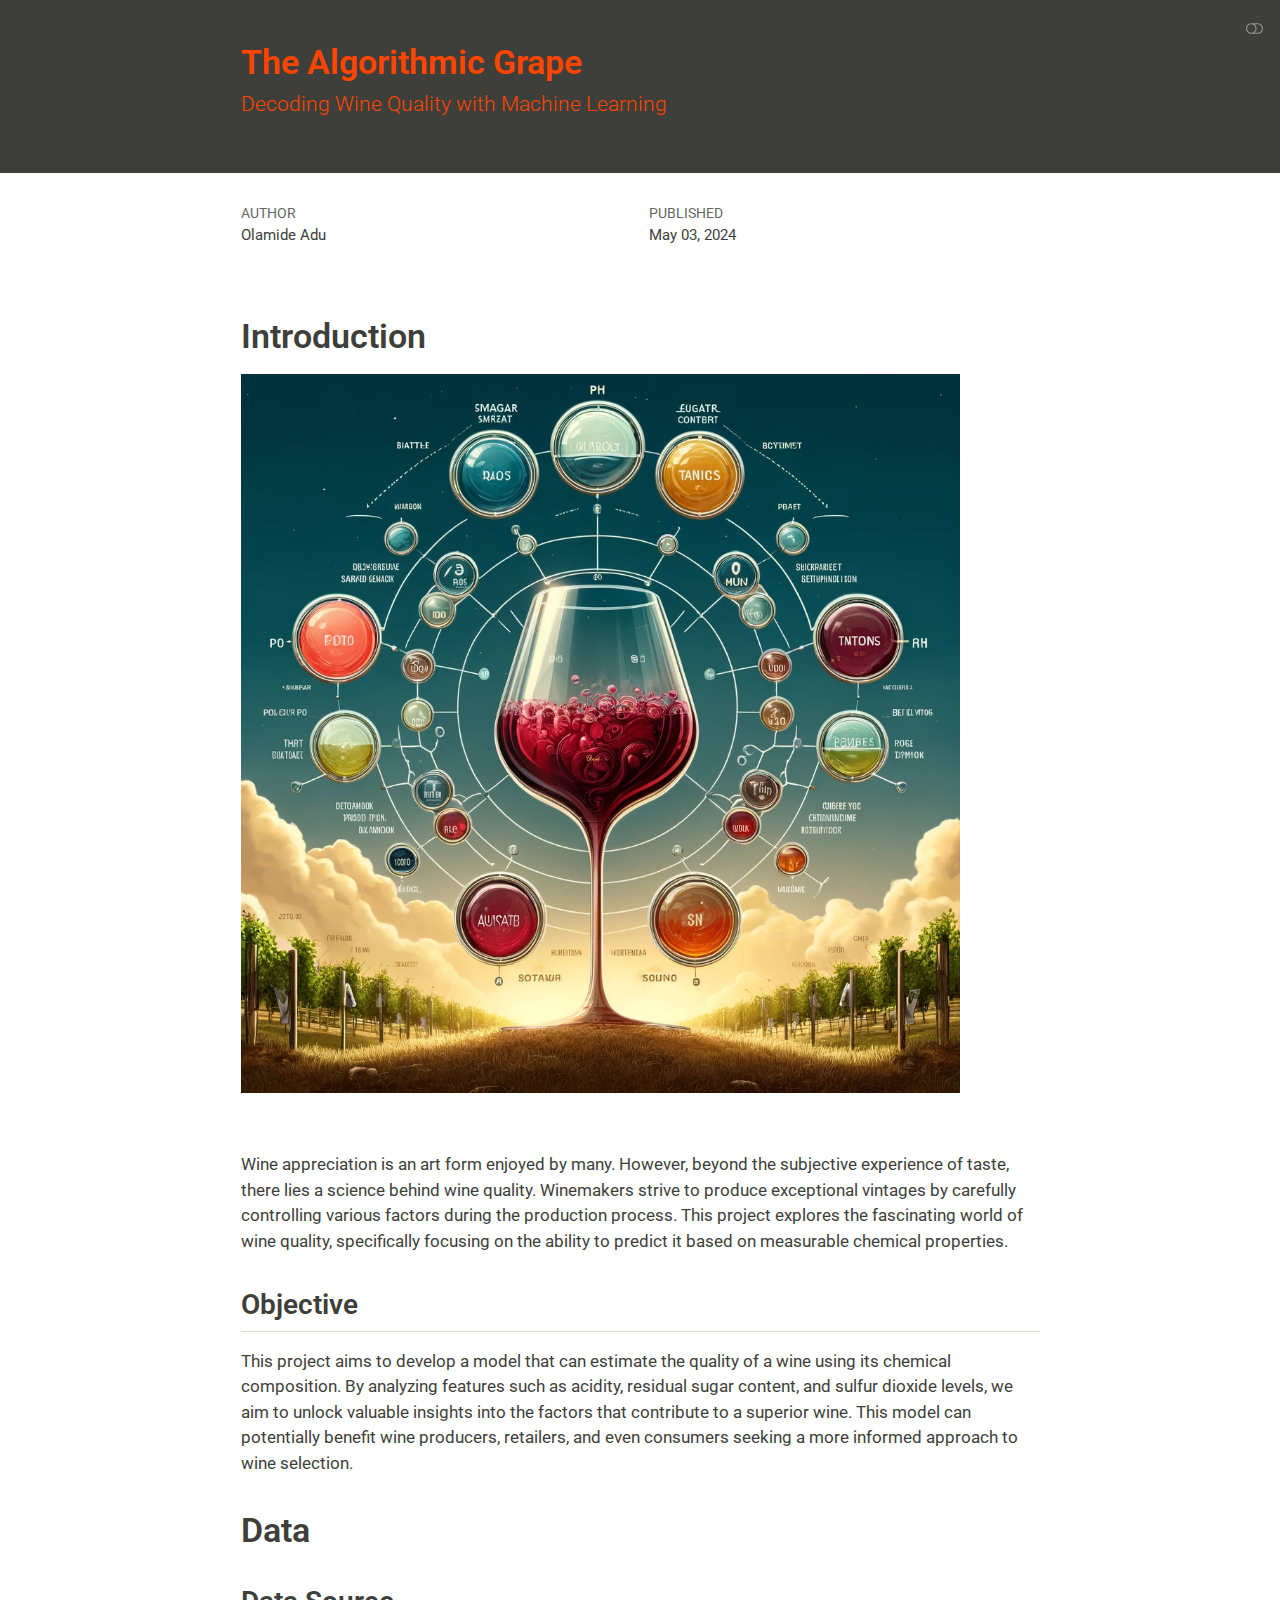
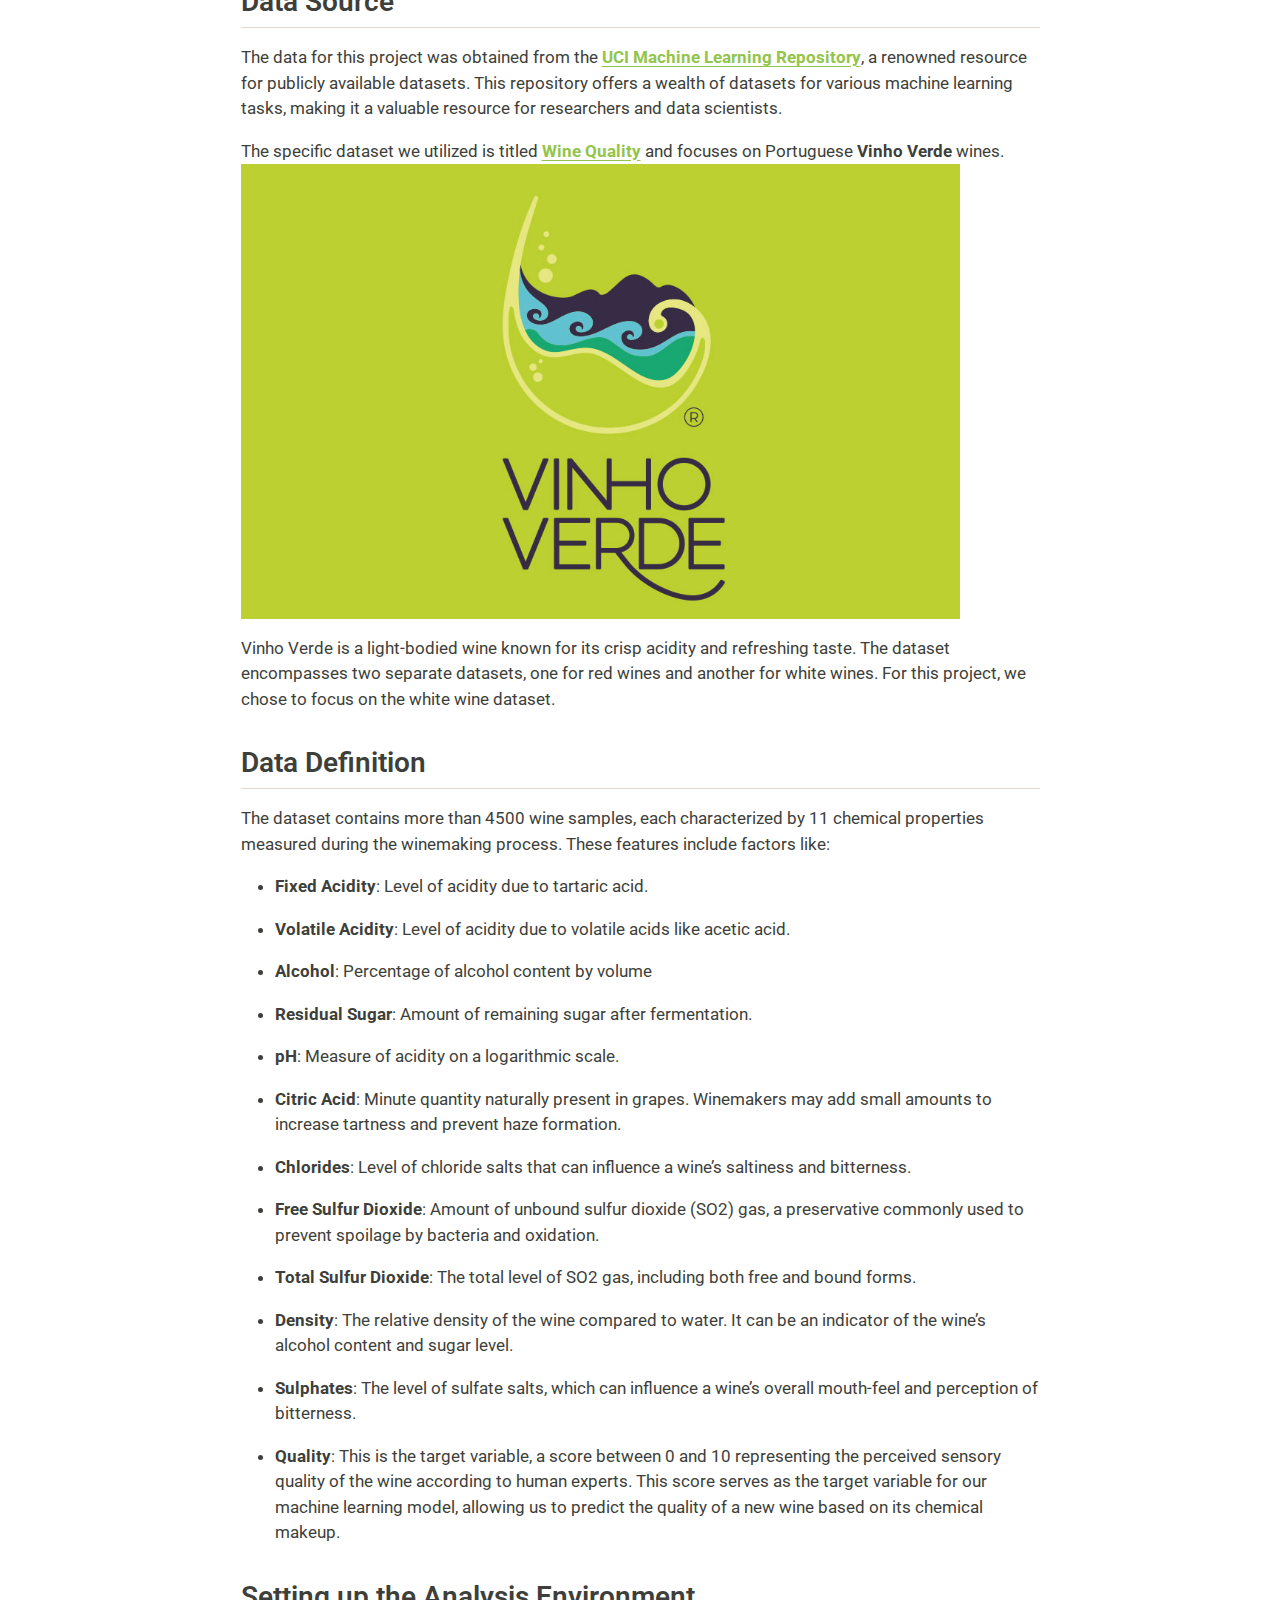
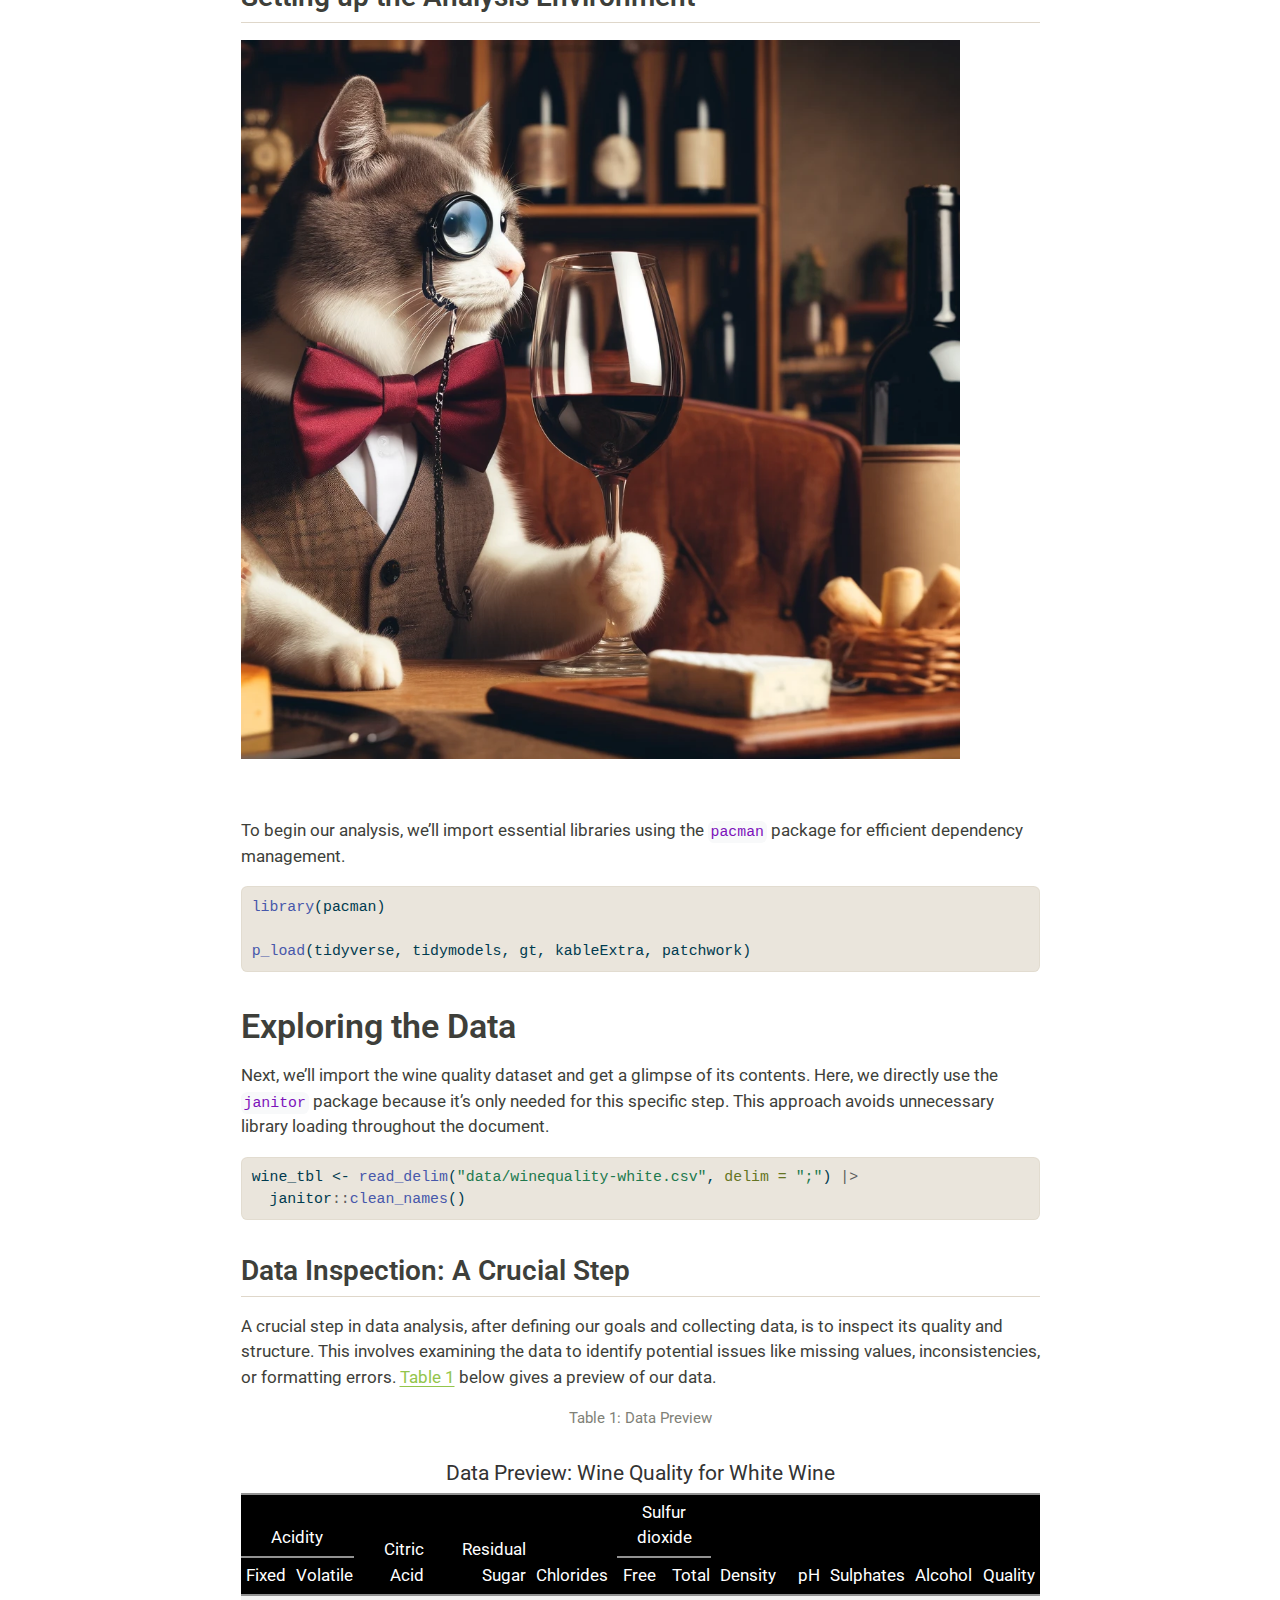
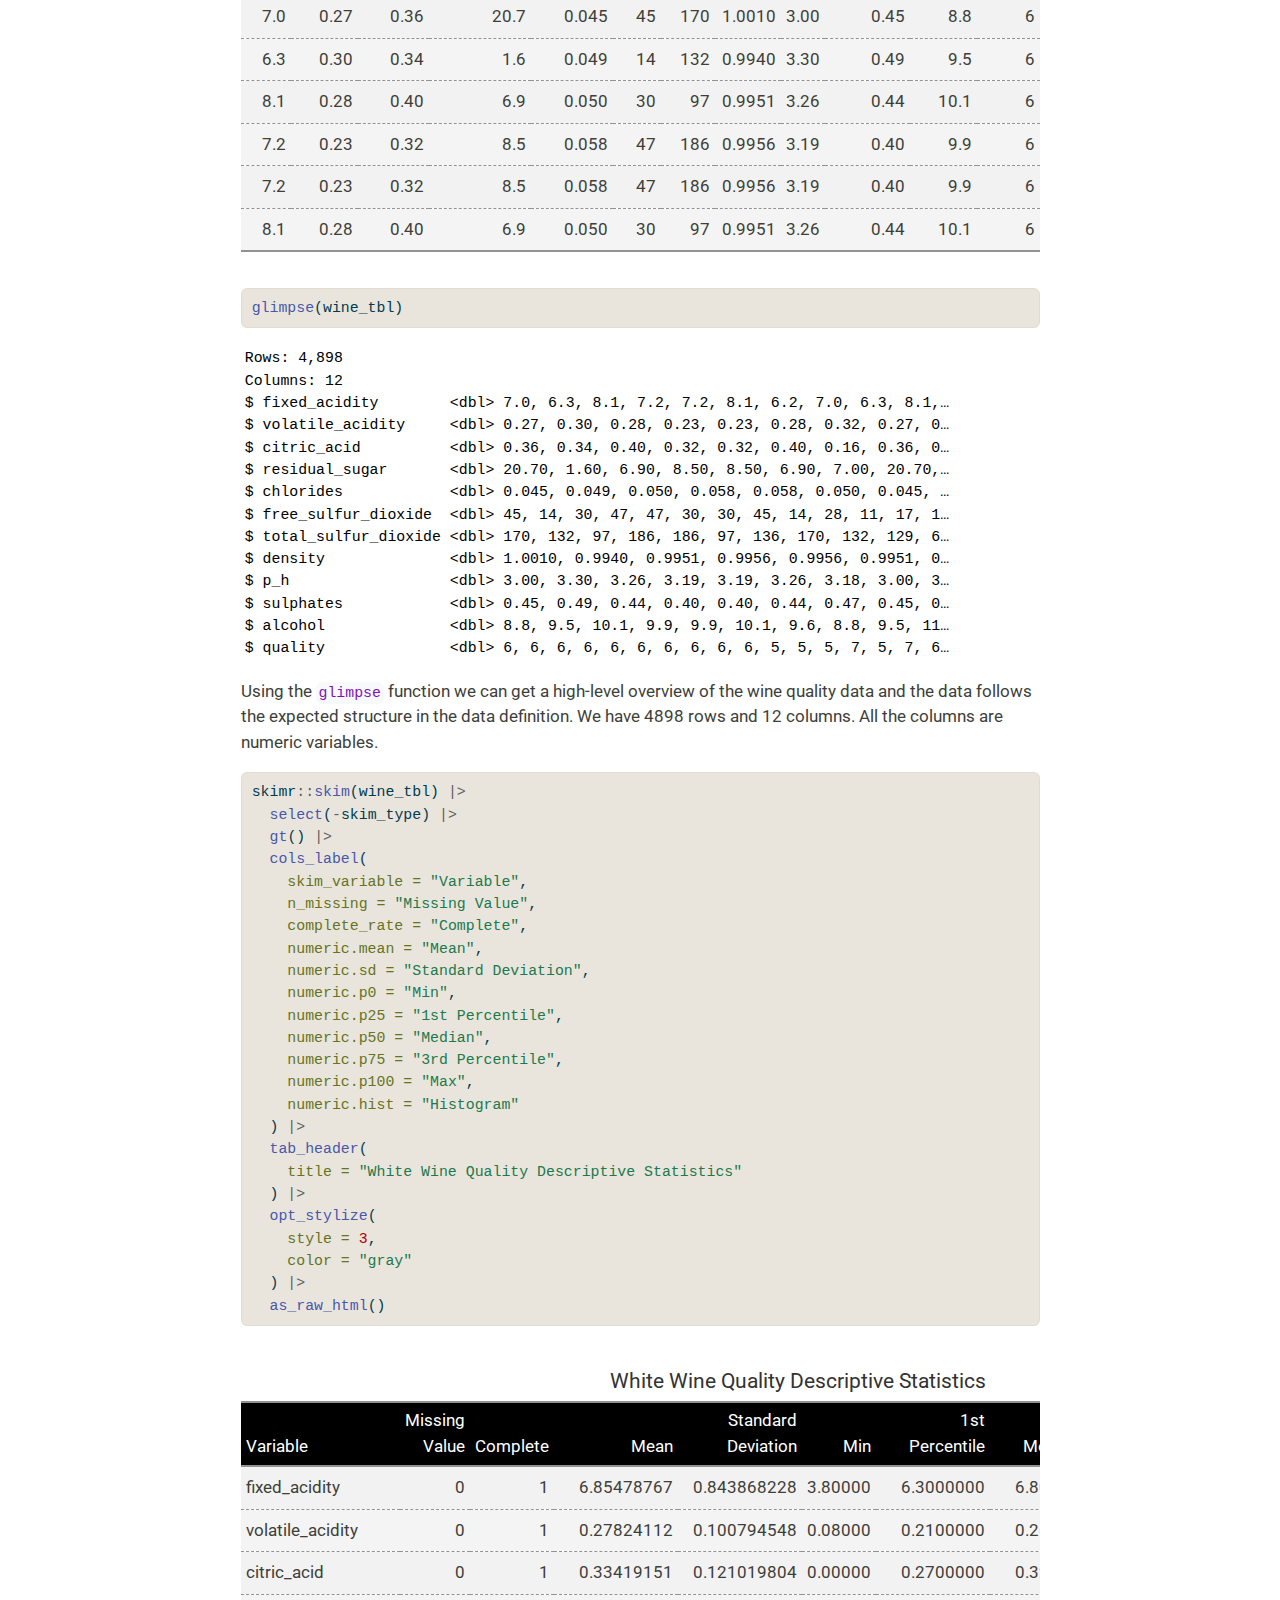
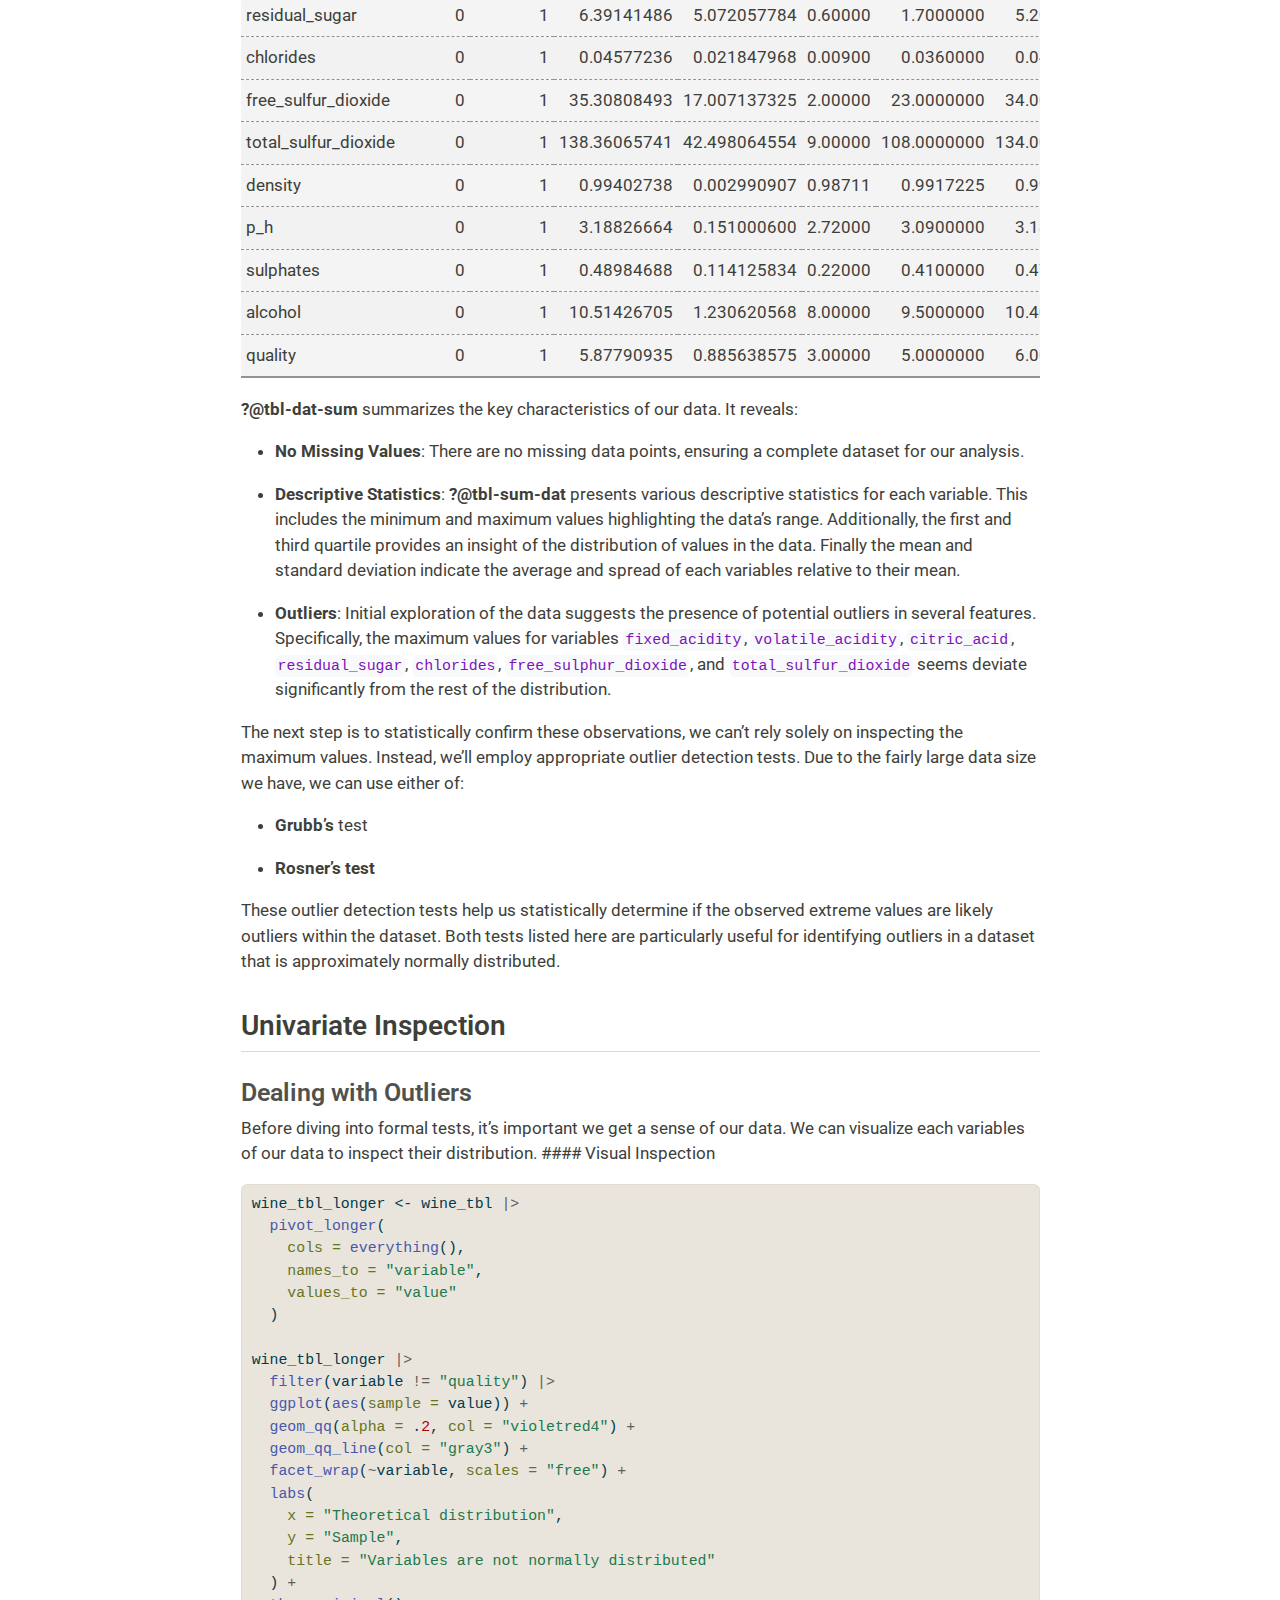
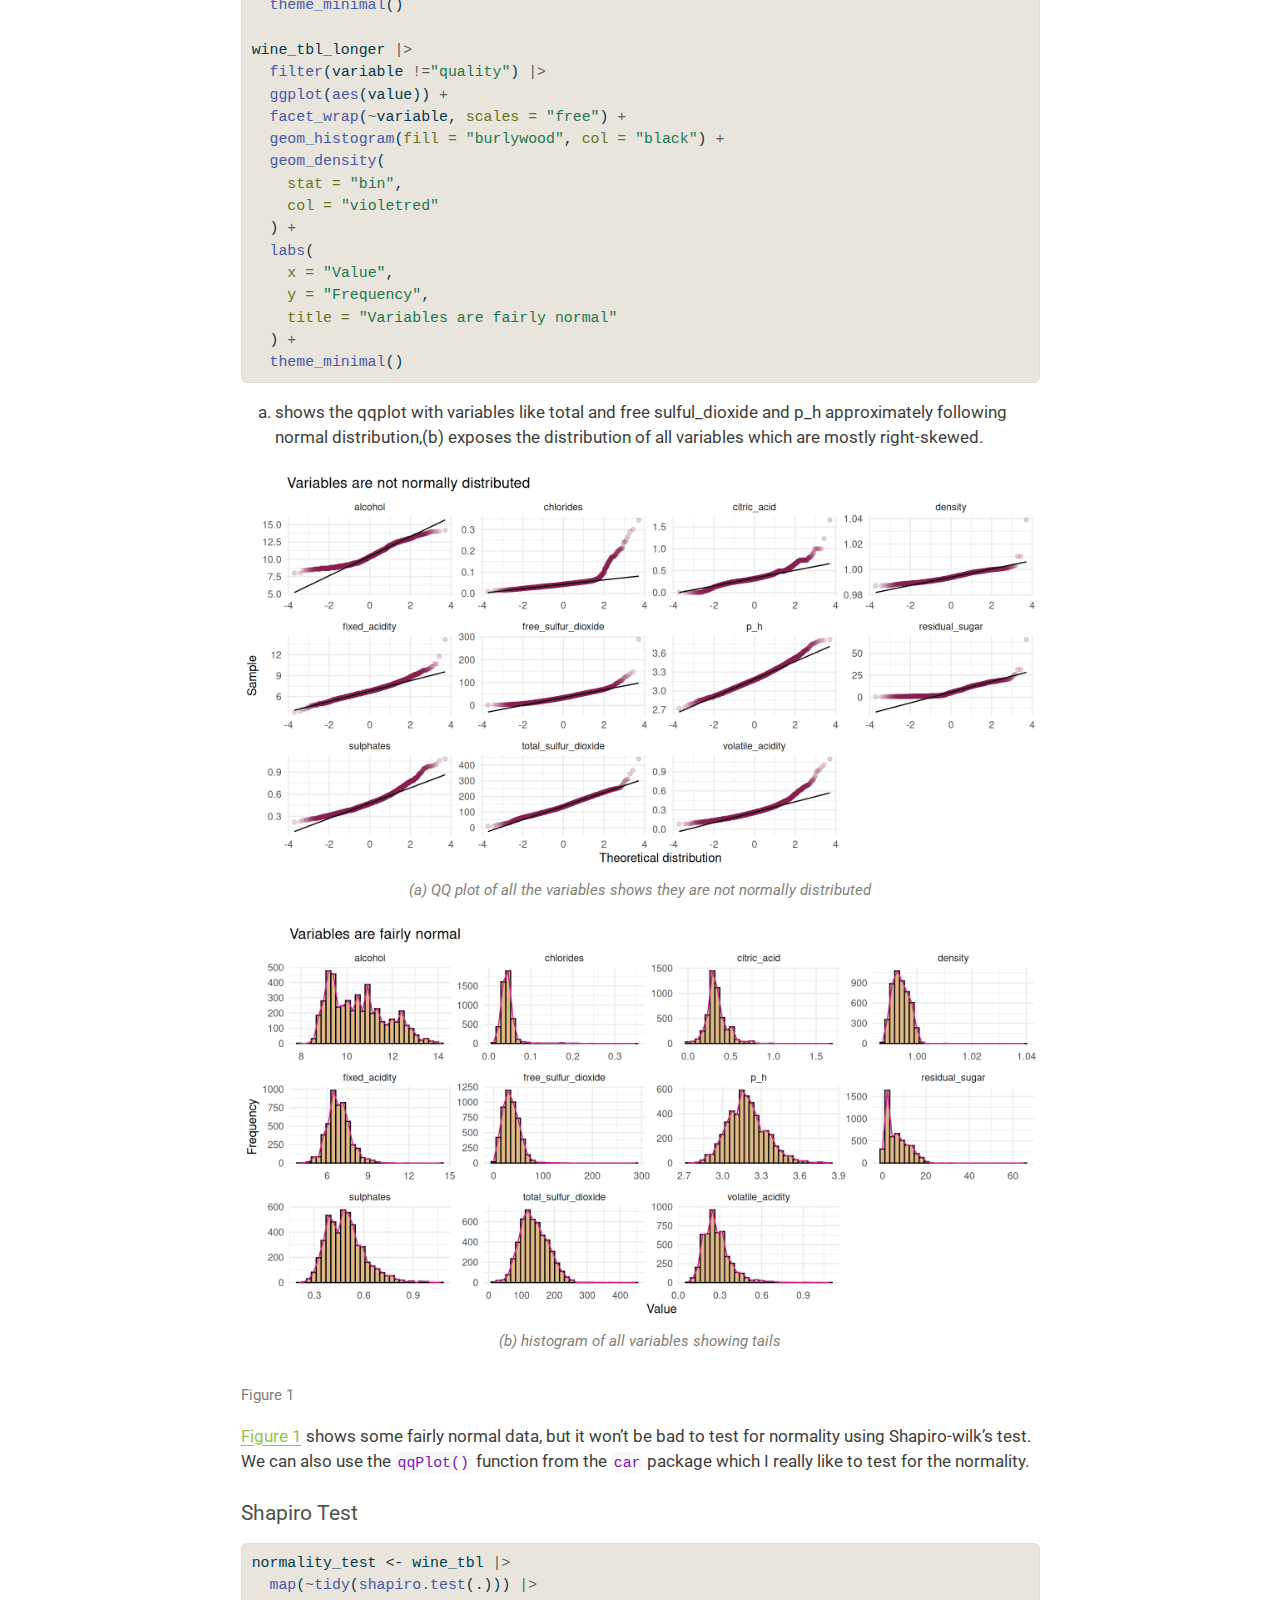
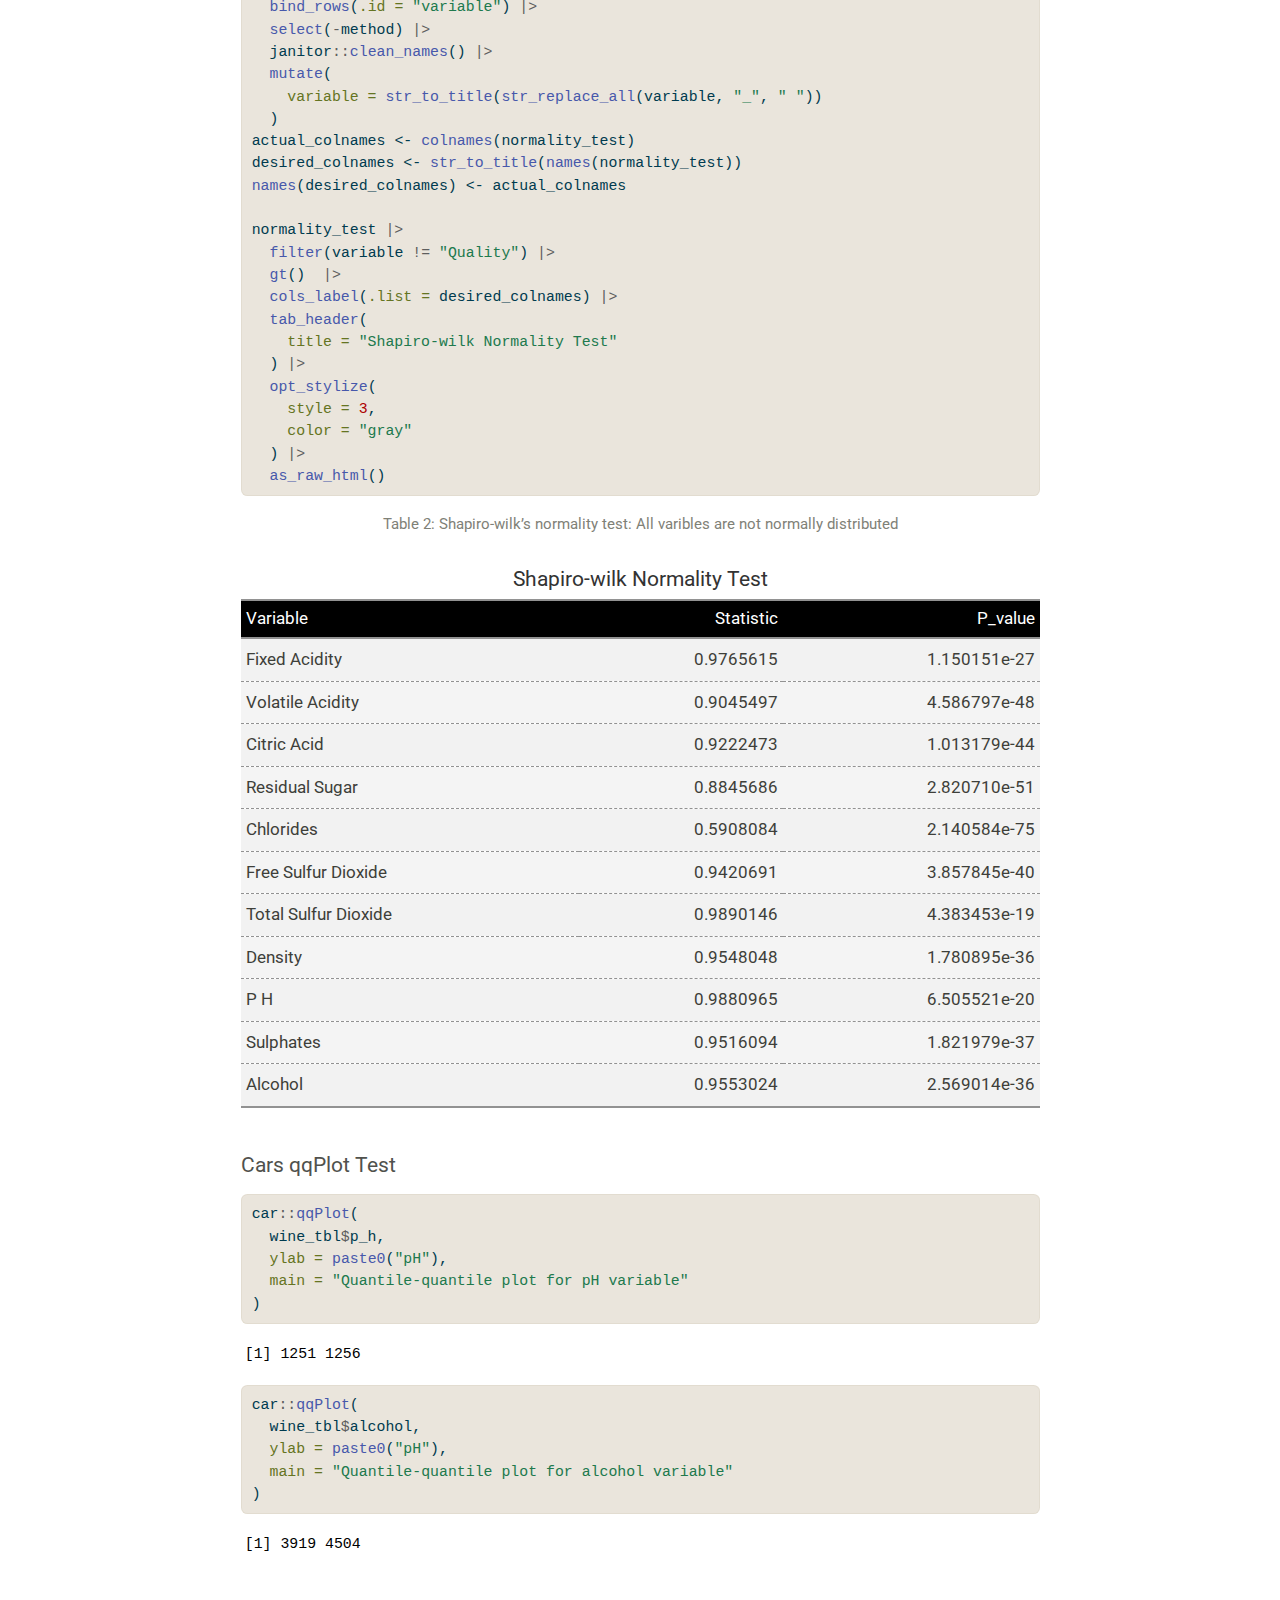
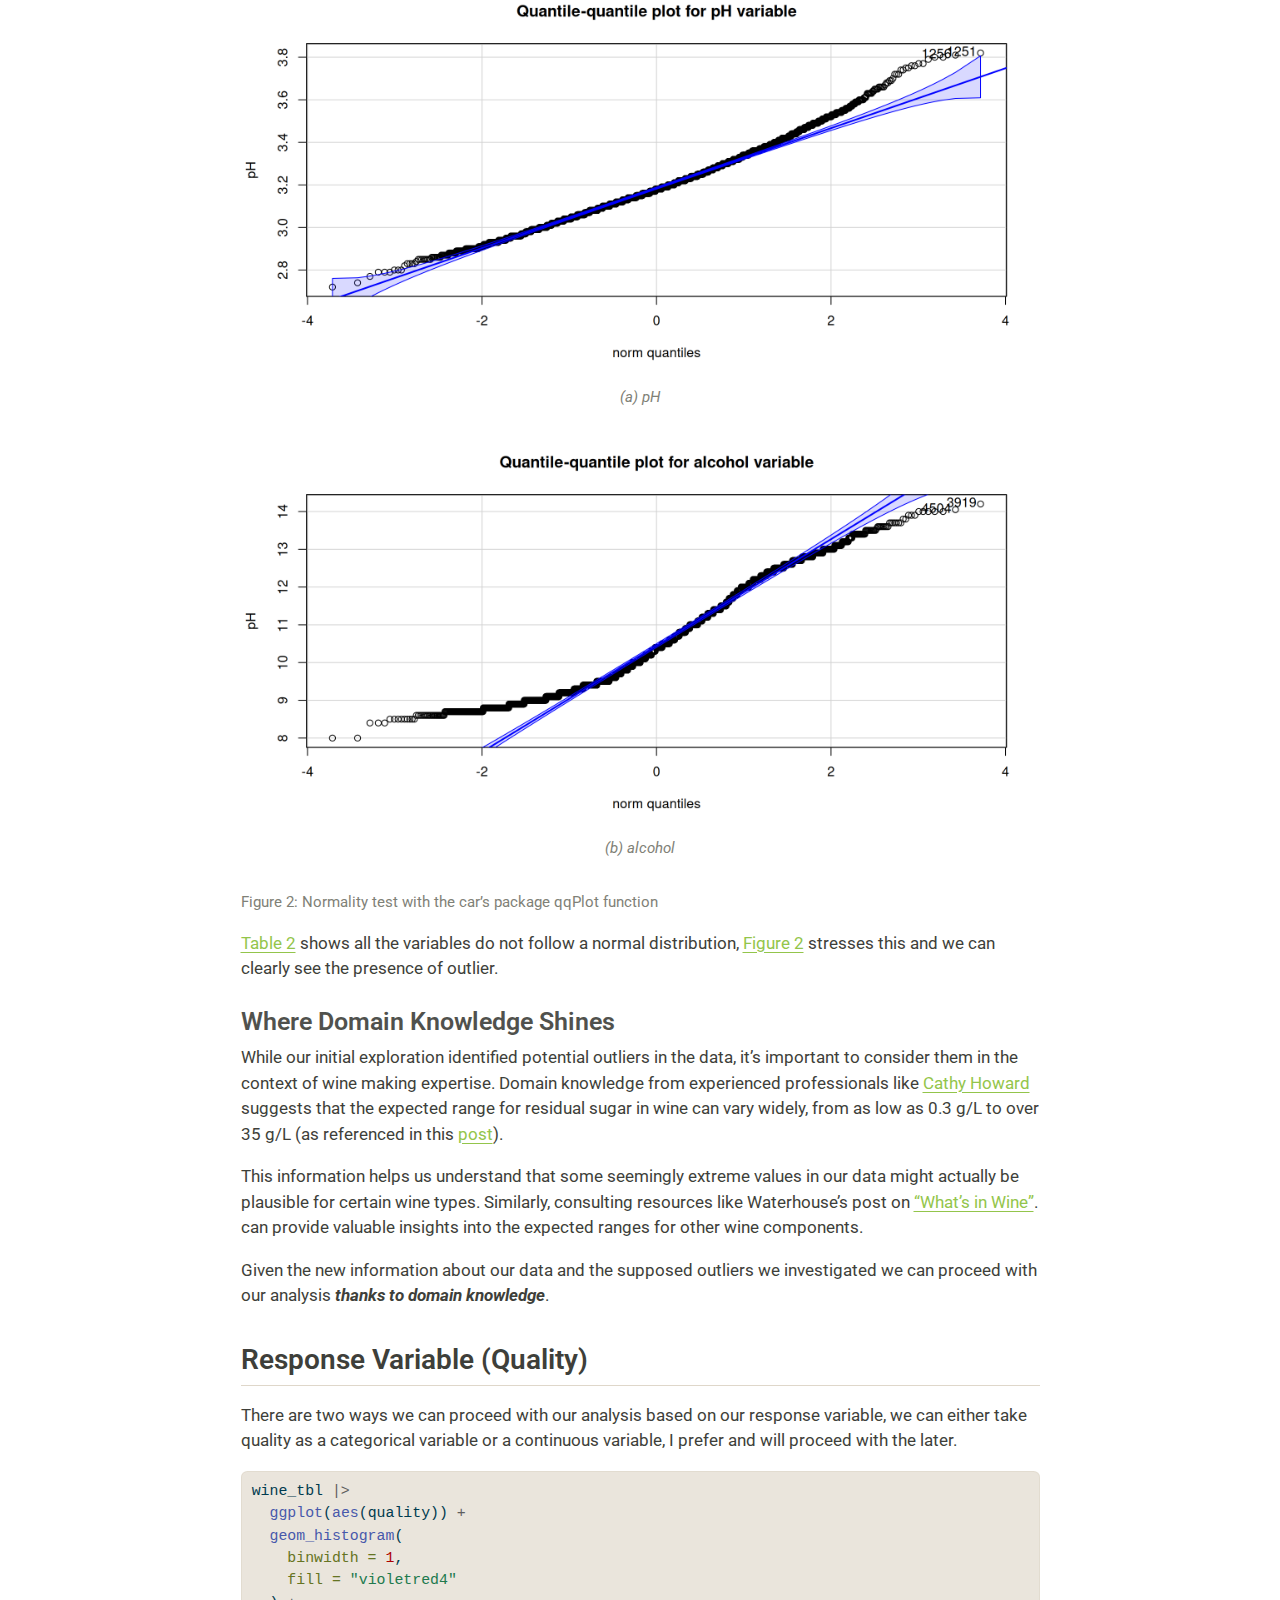
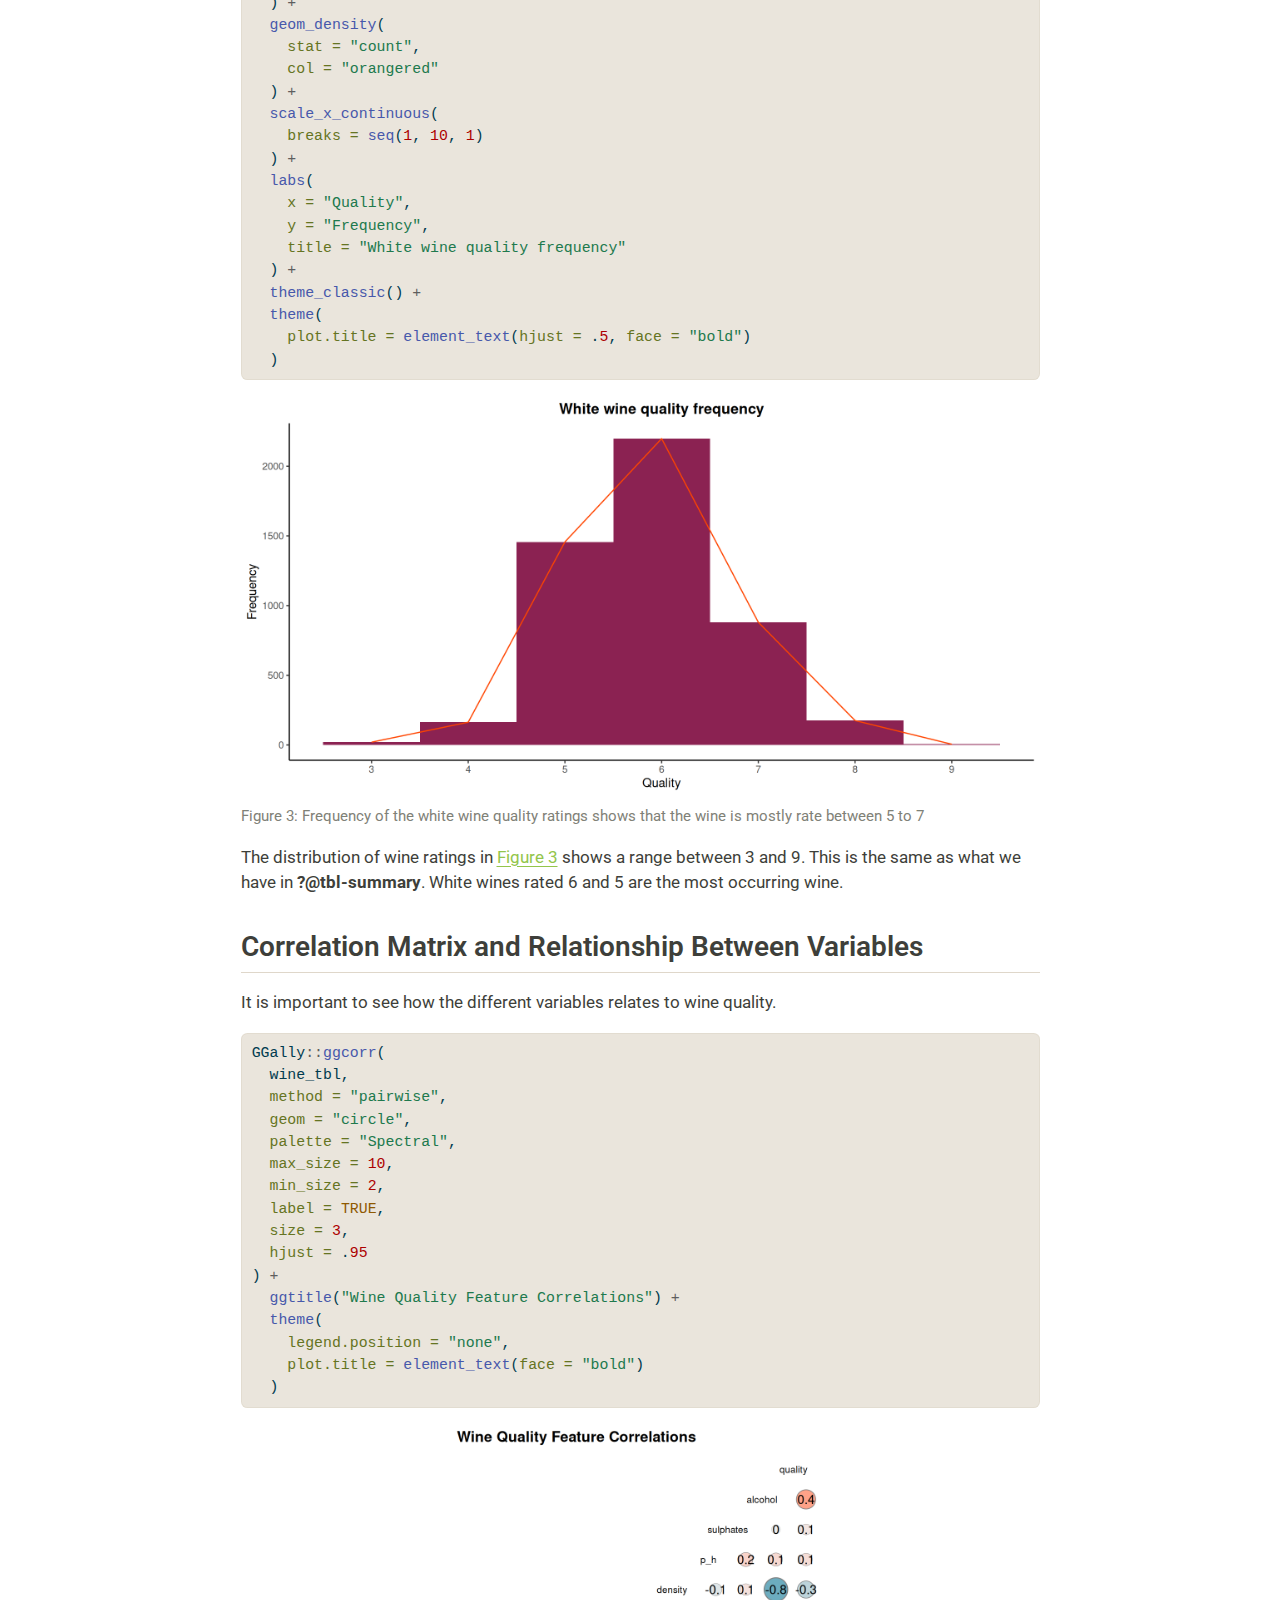
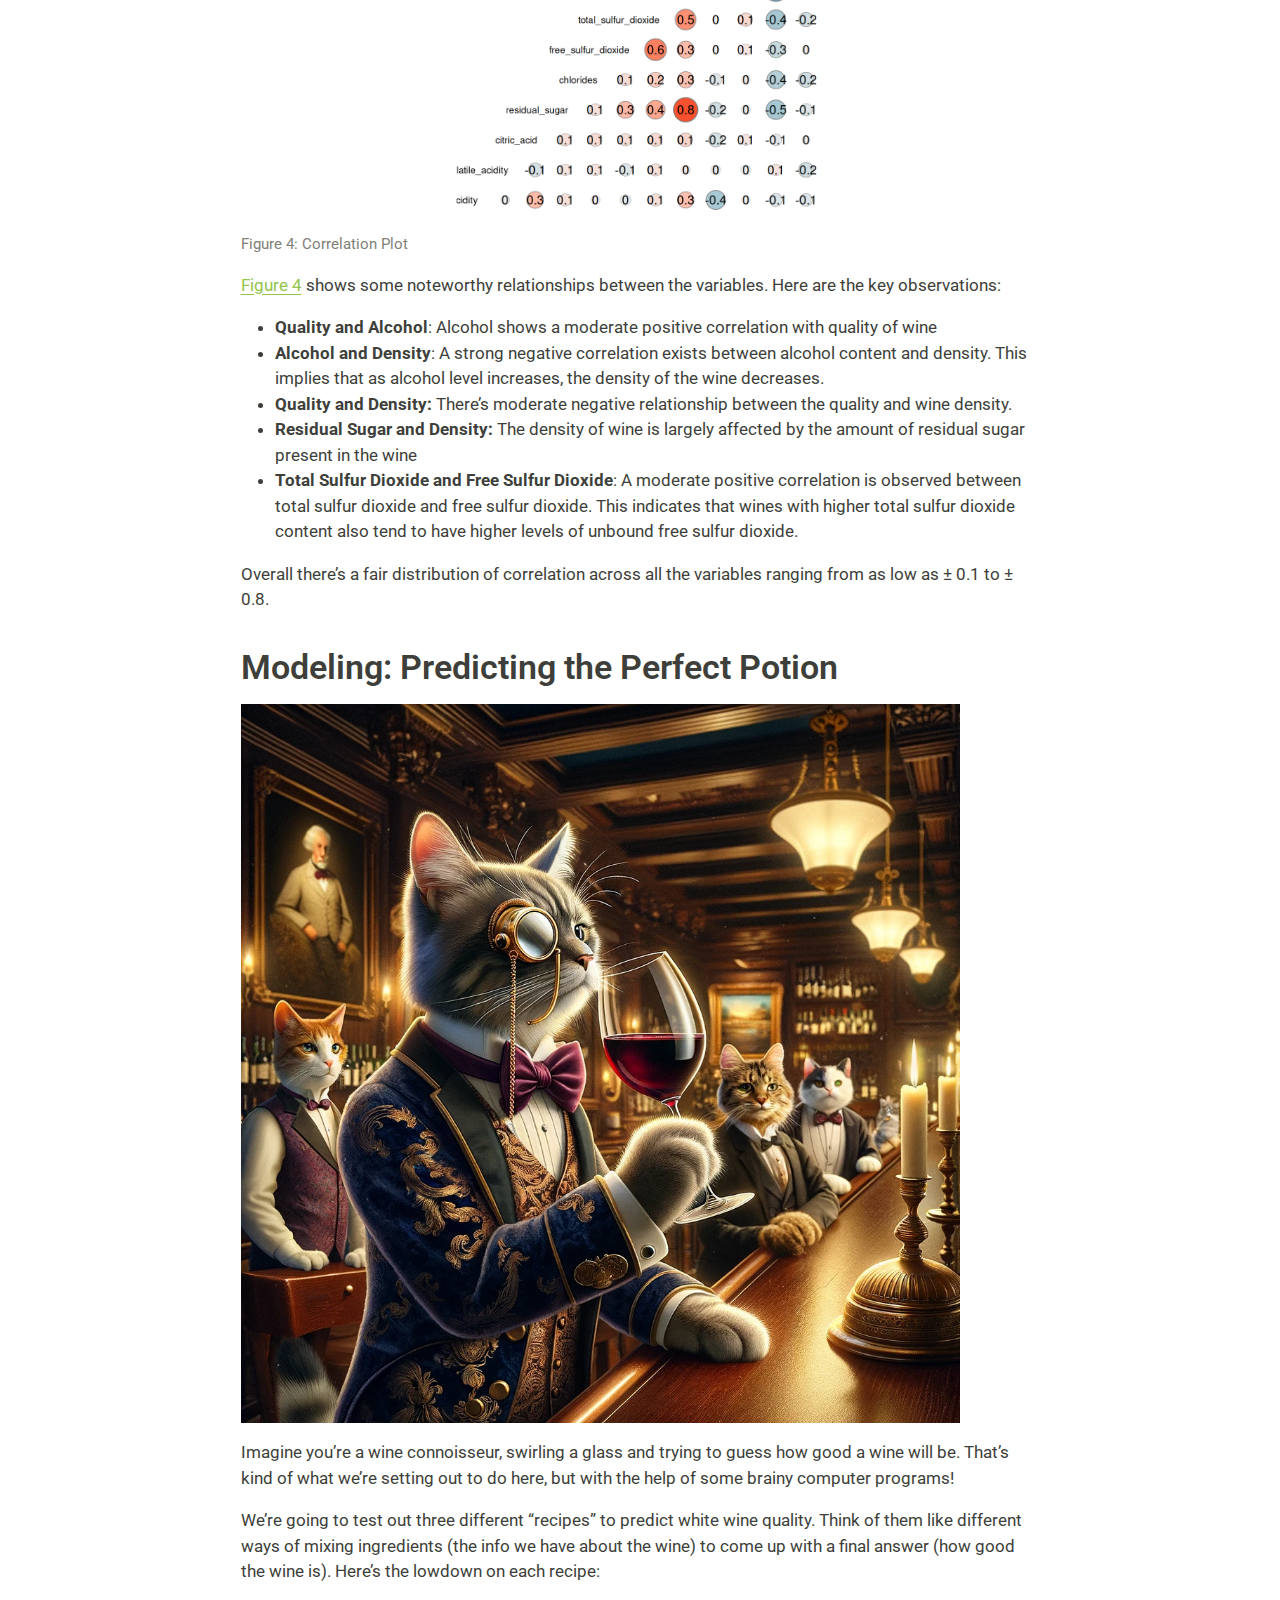
==== commit ba57cc3b: "Project Done knn swapped for xgboost workflow_set and workflow_map used feature importance carried o" ====
--- a/index.html
+++ b/index.html
@@ -921,12 +921,12 @@
 <h1>Modeling: Predicting the Perfect Potion</h1>
 <p><img src="image/cat-taster.webp" alt="cat connoisseur" width="90%" height="70%"> <br></p>
 <p>Imagine you’re a wine connoisseur, swirling a glass and trying to guess how good a wine will be. That’s kind of what we’re setting out to do here, but with the help of some brainy computer programs!</p>
-<p>We’re going to test out four different “recipes” to predict white wine quality. Think of them like different ways of mixing ingredients (the info we have about the wine) to come up with a final answer (how good the wine is). Here’s the lowdown on each recipe:</p>
+<p>We’re going to test out three different “recipes” to predict white wine quality. Think of them like different ways of mixing ingredients (the info we have about the wine) to come up with a final answer (how good the wine is). Here’s the lowdown on each recipe:</p>
 <ul>
 <li><p>Ordinary Least Squares (OLS) Regression: This is a foundational linear regression model that establishes a linear relationship between the independent variables and the quality score.</p></li>
 <li><p>Decision Tree Model: This non-linear model uses a tree-like structure to make predictions by splitting the data based on a series of decision rules.</p></li>
 <li><p>Random Forest: This ensemble method combines multiple decision trees, improving accuracy and reducing overfitting compared to a single tree.</p></li>
-<li><p>XGBoost: This advanced ensemble technique utilizes gradient boosting to create a powerful model that can handle complex relationships within the data.</p></li>
+<li><p>Nearest Neighbor:</p></li>
 </ul>
 <section id="data-splitting-strategy" class="level2">
 <h2 class="anchored" data-anchor-id="data-splitting-strategy">Data Splitting Strategy</h2>
@@ -952,56 +952,121 @@
 </section>
 <section id="model-specification" class="level2">
 <h2 class="anchored" data-anchor-id="model-specification">Model Specification</h2>
-<p>To ensure a good modeling workflow, we specify the our model engines, and prepare to tune some parameters depending on the model, for example in the decision tree specification, we do not know the optimal tree depth, so we tune this parameter. Other parameters which cannot determine from the start of model fitting are also tuned, like for the random forest and the XGboost model specification.</p>
-<div class="cell">
-<div class="sourceCode cell-code" id="cb16"><pre class="sourceCode r code-with-copy"><code class="sourceCode r"><span id="cb16-1"><a href="#cb16-1" aria-hidden="true" tabindex="-1"></a>lm_reg <span class="ot">&lt;-</span> <span class="fu">linear_reg</span>() <span class="sc">|&gt;</span> <span class="co"># OLS specification</span></span>
+<p>To ensure a good modeling workflow, we specify our model engines, and prepare to tune some parameters, for example, the decision tree model specification, we do not know the tree depth that would be optimal, so we tune this parameter. Other parameters which cannot be predetermine when fitting our model are also tuned.</p>
+<div class="cell" data-hide="true">
+<div class="sourceCode cell-code" id="cb16"><pre class="sourceCode r code-with-copy"><code class="sourceCode r"><span id="cb16-1"><a href="#cb16-1" aria-hidden="true" tabindex="-1"></a>ols_spec <span class="ot">&lt;-</span> <span class="fu">linear_reg</span>() <span class="sc">|&gt;</span> <span class="co"># OLS specification</span></span>
 <span id="cb16-2"><a href="#cb16-2" aria-hidden="true" tabindex="-1"></a>  <span class="fu">set_engine</span>(<span class="st">"lm"</span>) <span class="sc">|&gt;</span> </span>
 <span id="cb16-3"><a href="#cb16-3" aria-hidden="true" tabindex="-1"></a>  <span class="fu">set_mode</span>(<span class="st">"regression"</span>)</span>
 <span id="cb16-4"><a href="#cb16-4" aria-hidden="true" tabindex="-1"></a></span>
-<span id="cb16-5"><a href="#cb16-5" aria-hidden="true" tabindex="-1"></a>dec_tree <span class="ot">&lt;-</span> <span class="fu">decision_tree</span>( <span class="co"># Decision tree specification</span></span>
+<span id="cb16-5"><a href="#cb16-5" aria-hidden="true" tabindex="-1"></a>dec_tree_spec <span class="ot">&lt;-</span> <span class="fu">decision_tree</span>( <span class="co"># Decision tree specification</span></span>
 <span id="cb16-6"><a href="#cb16-6" aria-hidden="true" tabindex="-1"></a>  <span class="at">tree_depth =</span> <span class="fu">tune</span>(),</span>
 <span id="cb16-7"><a href="#cb16-7" aria-hidden="true" tabindex="-1"></a>  <span class="at">cost_complexity =</span> <span class="fu">tune</span>()</span>
 <span id="cb16-8"><a href="#cb16-8" aria-hidden="true" tabindex="-1"></a>) <span class="sc">|&gt;</span> </span>
 <span id="cb16-9"><a href="#cb16-9" aria-hidden="true" tabindex="-1"></a>  <span class="fu">set_engine</span>(<span class="st">"rpart"</span>) <span class="sc">|&gt;</span> </span>
 <span id="cb16-10"><a href="#cb16-10" aria-hidden="true" tabindex="-1"></a>  <span class="fu">set_mode</span>(<span class="st">"regression"</span>)</span>
 <span id="cb16-11"><a href="#cb16-11" aria-hidden="true" tabindex="-1"></a></span>
-<span id="cb16-12"><a href="#cb16-12" aria-hidden="true" tabindex="-1"></a>rand_for <span class="ot">&lt;-</span> <span class="fu">rand_forest</span>( <span class="co"># Random forest specification</span></span>
+<span id="cb16-12"><a href="#cb16-12" aria-hidden="true" tabindex="-1"></a>rand_for_spec <span class="ot">&lt;-</span> <span class="fu">rand_forest</span>( <span class="co"># Random forest specification</span></span>
 <span id="cb16-13"><a href="#cb16-13" aria-hidden="true" tabindex="-1"></a>  <span class="at">trees =</span> <span class="dv">1000</span>,</span>
 <span id="cb16-14"><a href="#cb16-14" aria-hidden="true" tabindex="-1"></a>  <span class="at">mtry =</span> <span class="fu">tune</span>(),</span>
 <span id="cb16-15"><a href="#cb16-15" aria-hidden="true" tabindex="-1"></a>  <span class="at">min_n =</span> <span class="fu">tune</span>()</span>
 <span id="cb16-16"><a href="#cb16-16" aria-hidden="true" tabindex="-1"></a>) <span class="sc">|&gt;</span> </span>
-<span id="cb16-17"><a href="#cb16-17" aria-hidden="true" tabindex="-1"></a>  <span class="fu">set_engine</span>(<span class="st">"ranger"</span>) <span class="sc">|&gt;</span> </span>
+<span id="cb16-17"><a href="#cb16-17" aria-hidden="true" tabindex="-1"></a>  <span class="fu">set_engine</span>(<span class="st">"ranger"</span>, <span class="at">importance =</span> <span class="st">"impurity"</span>) <span class="sc">|&gt;</span> </span>
 <span id="cb16-18"><a href="#cb16-18" aria-hidden="true" tabindex="-1"></a>  <span class="fu">set_mode</span>(<span class="st">"regression"</span>)</span>
 <span id="cb16-19"><a href="#cb16-19" aria-hidden="true" tabindex="-1"></a></span>
-<span id="cb16-20"><a href="#cb16-20" aria-hidden="true" tabindex="-1"></a>xgboost <span class="ot">&lt;-</span> <span class="fu">boost_tree</span>( <span class="co"># XGboost specification</span></span>
-<span id="cb16-21"><a href="#cb16-21" aria-hidden="true" tabindex="-1"></a>  <span class="at">mtry =</span> <span class="fu">tune</span>(),</span>
-<span id="cb16-22"><a href="#cb16-22" aria-hidden="true" tabindex="-1"></a>  <span class="at">min_n =</span> <span class="fu">tune</span>(),</span>
-<span id="cb16-23"><a href="#cb16-23" aria-hidden="true" tabindex="-1"></a>  <span class="at">loss_reduction =</span> <span class="fu">tune</span>(),</span>
-<span id="cb16-24"><a href="#cb16-24" aria-hidden="true" tabindex="-1"></a>  <span class="at">tree_depth =</span> <span class="fu">tune</span>(),</span>
-<span id="cb16-25"><a href="#cb16-25" aria-hidden="true" tabindex="-1"></a>  <span class="at">sample_size =</span> <span class="fu">tune</span>()</span>
-<span id="cb16-26"><a href="#cb16-26" aria-hidden="true" tabindex="-1"></a>) <span class="sc">|&gt;</span> </span>
-<span id="cb16-27"><a href="#cb16-27" aria-hidden="true" tabindex="-1"></a>  <span class="fu">set_engine</span>(<span class="st">"xgboost"</span>) <span class="sc">|&gt;</span> </span>
-<span id="cb16-28"><a href="#cb16-28" aria-hidden="true" tabindex="-1"></a>  <span class="fu">set_mode</span>(<span class="st">"regression"</span>)</span></code><button title="Copy to Clipboard" class="code-copy-button"><i class="bi"></i></button></pre></div>
-</div>
-</section>
-<section id="data-preprocessing" class="level2">
-<h2 class="anchored" data-anchor-id="data-preprocessing">Data Preprocessing</h2>
-<p>After model specification, we set the necessary pre-processing based on the model specification, a good reference for recommended pre-processing can be found <a href="https://www.tmwr.org/pre-proc-table">here</a>. The breakdown of our pre-processing is given as:</p>
+<span id="cb16-20"><a href="#cb16-20" aria-hidden="true" tabindex="-1"></a>knn_spec <span class="ot">&lt;-</span> <span class="fu">nearest_neighbor</span>(</span>
+<span id="cb16-21"><a href="#cb16-21" aria-hidden="true" tabindex="-1"></a>  <span class="at">neighbors =</span> <span class="fu">tune</span>(),</span>
+<span id="cb16-22"><a href="#cb16-22" aria-hidden="true" tabindex="-1"></a>  <span class="at">dist_power =</span> <span class="fu">tune</span>(),</span>
+<span id="cb16-23"><a href="#cb16-23" aria-hidden="true" tabindex="-1"></a>  <span class="at">weight_func =</span> <span class="fu">tune</span>()</span>
+<span id="cb16-24"><a href="#cb16-24" aria-hidden="true" tabindex="-1"></a>) <span class="sc">|&gt;</span> </span>
+<span id="cb16-25"><a href="#cb16-25" aria-hidden="true" tabindex="-1"></a>  <span class="fu">set_engine</span>(<span class="st">"kknn"</span>) <span class="sc">|&gt;</span> </span>
+<span id="cb16-26"><a href="#cb16-26" aria-hidden="true" tabindex="-1"></a>  <span class="fu">set_mode</span>(<span class="st">"regression"</span>)</span>
+<span id="cb16-27"><a href="#cb16-27" aria-hidden="true" tabindex="-1"></a></span>
+<span id="cb16-28"><a href="#cb16-28" aria-hidden="true" tabindex="-1"></a>ols_spec</span></code><button title="Copy to Clipboard" class="code-copy-button"><i class="bi"></i></button></pre></div>
+<div class="cell-output cell-output-stdout">
+<pre><code>Linear Regression Model Specification (regression)
+
+Computational engine: lm </code></pre>
+</div>
+<div class="sourceCode cell-code" id="cb18"><pre class="sourceCode r code-with-copy"><code class="sourceCode r"><span id="cb18-1"><a href="#cb18-1" aria-hidden="true" tabindex="-1"></a>dec_tree_spec</span></code><button title="Copy to Clipboard" class="code-copy-button"><i class="bi"></i></button></pre></div>
+<div class="cell-output cell-output-stdout">
+<pre><code>Decision Tree Model Specification (regression)
+
+Main Arguments:
+  cost_complexity = tune()
+  tree_depth = tune()
+
+Computational engine: rpart </code></pre>
+</div>
+<div class="sourceCode cell-code" id="cb20"><pre class="sourceCode r code-with-copy"><code class="sourceCode r"><span id="cb20-1"><a href="#cb20-1" aria-hidden="true" tabindex="-1"></a>rand_for_spec</span></code><button title="Copy to Clipboard" class="code-copy-button"><i class="bi"></i></button></pre></div>
+<div class="cell-output cell-output-stdout">
+<pre><code>Random Forest Model Specification (regression)
+
+Main Arguments:
+  mtry = tune()
+  trees = 1000
+  min_n = tune()
+
+Engine-Specific Arguments:
+  importance = impurity
+
+Computational engine: ranger </code></pre>
+</div>
+<div class="sourceCode cell-code" id="cb22"><pre class="sourceCode r code-with-copy"><code class="sourceCode r"><span id="cb22-1"><a href="#cb22-1" aria-hidden="true" tabindex="-1"></a>knn_spec</span></code><button title="Copy to Clipboard" class="code-copy-button"><i class="bi"></i></button></pre></div>
+<div class="cell-output cell-output-stdout">
+<pre><code>K-Nearest Neighbor Model Specification (regression)
+
+Main Arguments:
+  neighbors = tune()
+  weight_func = tune()
+  dist_power = tune()
+
+Computational engine: kknn </code></pre>
+</div>
+</div>
+</section>
+<section id="feature-engineering" class="level2">
+<h2 class="anchored" data-anchor-id="feature-engineering">Feature Engineering</h2>
+<p>After model specification, we do some feature engineering based on the model specification, a good reference for recommended pre-processing or feature engineering techniques for different models can be found <a href="https://www.tmwr.org/pre-proc-table">here</a>. For our analysis, we will have models fitted on our variables without being preprocessed and models fitted with preprocessing.</p>
+<section id="formula-recipe" class="level3">
+<h3 class="anchored" data-anchor-id="formula-recipe">Formula Recipe</h3>
+<p>Here, we assume no preprocessing, even if we ideally need to preprocess for our OLS model</p>
+<div class="cell">
+<div class="sourceCode cell-code" id="cb24"><pre class="sourceCode r code-with-copy"><code class="sourceCode r"><span id="cb24-1"><a href="#cb24-1" aria-hidden="true" tabindex="-1"></a>formula_rec <span class="ot">&lt;-</span> <span class="fu">recipe</span>(</span>
+<span id="cb24-2"><a href="#cb24-2" aria-hidden="true" tabindex="-1"></a>  quality <span class="sc">~</span> .,</span>
+<span id="cb24-3"><a href="#cb24-3" aria-hidden="true" tabindex="-1"></a>  <span class="at">data =</span> wine_train</span>
+<span id="cb24-4"><a href="#cb24-4" aria-hidden="true" tabindex="-1"></a>)</span>
+<span id="cb24-5"><a href="#cb24-5" aria-hidden="true" tabindex="-1"></a>formula_rec</span></code><button title="Copy to Clipboard" class="code-copy-button"><i class="bi"></i></button></pre></div>
+<div class="cell-output cell-output-stderr">
+<pre><code></code></pre>
+</div>
+<div class="cell-output cell-output-stderr">
+<pre><code>── Recipe ──────────────────────────────────────────────────────────────────────</code></pre>
+</div>
+<div class="cell-output cell-output-stderr">
+<pre><code></code></pre>
+</div>
+<div class="cell-output cell-output-stderr">
+<pre><code>── Inputs </code></pre>
+</div>
+<div class="cell-output cell-output-stderr">
+<pre><code>Number of variables by role</code></pre>
+</div>
+<div class="cell-output cell-output-stderr">
+<pre><code>outcome:    1
+predictor: 11</code></pre>
+</div>
+</div>
+</section>
 <section id="ols-preproc" class="level3">
 <h3 class="anchored" data-anchor-id="ols-preproc">OLS preproc</h3>
-<ul>
-<li><p>Perform a log transformation on the all predictors, <code>step_log</code> here.</p></li>
-<li><p>Remove variables that is having no difference in their values - zero variance, <code>step_zv</code> here</p></li>
-</ul>
+<p>For the second preprocessing, we do the following: - Perform a log transformation on the all predictors, <code>step_log</code>.</p>
+<p>This preprocessing is particularly beneficial to the OLS model</p>
 <div class="cell">
-<div class="sourceCode cell-code" id="cb17"><pre class="sourceCode r code-with-copy"><code class="sourceCode r"><span id="cb17-1"><a href="#cb17-1" aria-hidden="true" tabindex="-1"></a>lm_spec <span class="ot">&lt;-</span> <span class="fu">recipe</span>(</span>
-<span id="cb17-2"><a href="#cb17-2" aria-hidden="true" tabindex="-1"></a>  quality <span class="sc">~</span> .,</span>
-<span id="cb17-3"><a href="#cb17-3" aria-hidden="true" tabindex="-1"></a>  <span class="at">data =</span>  wine_train</span>
-<span id="cb17-4"><a href="#cb17-4" aria-hidden="true" tabindex="-1"></a>) <span class="sc">|&gt;</span> </span>
-<span id="cb17-5"><a href="#cb17-5" aria-hidden="true" tabindex="-1"></a>  <span class="fu">step_log</span>(<span class="fu">all_predictors</span>()) <span class="sc">|&gt;</span> </span>
-<span id="cb17-6"><a href="#cb17-6" aria-hidden="true" tabindex="-1"></a>  <span class="fu">step_zv</span>(<span class="fu">all_predictors</span>())</span>
-<span id="cb17-7"><a href="#cb17-7" aria-hidden="true" tabindex="-1"></a></span>
-<span id="cb17-8"><a href="#cb17-8" aria-hidden="true" tabindex="-1"></a>lm_spec</span></code><button title="Copy to Clipboard" class="code-copy-button"><i class="bi"></i></button></pre></div>
+<div class="sourceCode cell-code" id="cb31"><pre class="sourceCode r code-with-copy"><code class="sourceCode r"><span id="cb31-1"><a href="#cb31-1" aria-hidden="true" tabindex="-1"></a>ols_rec <span class="ot">&lt;-</span> formula_rec <span class="sc">|&gt;</span> </span>
+<span id="cb31-2"><a href="#cb31-2" aria-hidden="true" tabindex="-1"></a>  <span class="fu">step_log</span>(<span class="fu">all_predictors</span>()) <span class="sc">|&gt;</span> </span>
+<span id="cb31-3"><a href="#cb31-3" aria-hidden="true" tabindex="-1"></a>  <span class="fu">step_zv</span>(<span class="fu">all_predictors</span>())</span>
+<span id="cb31-4"><a href="#cb31-4" aria-hidden="true" tabindex="-1"></a></span>
+<span id="cb31-5"><a href="#cb31-5" aria-hidden="true" tabindex="-1"></a>ols_rec</span></code><button title="Copy to Clipboard" class="code-copy-button"><i class="bi"></i></button></pre></div>
 <div class="cell-output cell-output-stderr">
 <pre><code></code></pre>
 </div>
@@ -1034,22 +1099,1021 @@
 <pre><code>• Zero variance filter on: all_predictors()</code></pre>
 </div>
 </div>
-</section>
-<section id="other-models-preproc" class="level3">
-<h3 class="anchored" data-anchor-id="other-models-preproc">Other models preproc</h3>
-<p>Given our data structure, and the state of the data we do not need to perform any preprocessing, so we simply give our model formula.</p>
+<p>A preview of the preprocess object is given below <a href="#tbl-juice-preview" class="quarto-xref">Table&nbsp;3</a></p>
 <div class="cell">
-<div class="sourceCode cell-code" id="cb28"><pre class="sourceCode r code-with-copy"><code class="sourceCode r"><span id="cb28-1"><a href="#cb28-1" aria-hidden="true" tabindex="-1"></a>oth_spec <span class="ot">&lt;-</span> <span class="fu">recipe</span>(</span>
-<span id="cb28-2"><a href="#cb28-2" aria-hidden="true" tabindex="-1"></a>  quality <span class="sc">~</span> .,</span>
-<span id="cb28-3"><a href="#cb28-3" aria-hidden="true" tabindex="-1"></a>  <span class="at">data =</span> wine_train</span>
-<span id="cb28-4"><a href="#cb28-4" aria-hidden="true" tabindex="-1"></a>)</span></code><button title="Copy to Clipboard" class="code-copy-button"><i class="bi"></i></button></pre></div>
-</div>
-</section>
-<section id="section" class="level3">
-<h3 class="anchored" data-anchor-id="section"></h3>
+<div id="tbl-juice-preview" class="cell quarto-float anchored">
+<figure class="quarto-float quarto-float-tbl figure">
+<figcaption class="quarto-float-caption-top quarto-float-caption quarto-float-tbl" id="tbl-juice-preview-caption-0ceaefa1-69ba-4598-a22c-09a6ac19f8ca">
+Table&nbsp;3: Variables after log transformation and removing zero variance variables
+</figcaption>
+<div aria-describedby="tbl-juice-preview-caption-0ceaefa1-69ba-4598-a22c-09a6ac19f8ca">
+<div class="cell-output-display">
+<div>
+<div id="vwjnblybuq" style="padding-left:0px;padding-right:0px;padding-top:10px;padding-bottom:10px;overflow-x:auto;overflow-y:auto;width:auto;height:auto;">
+  
+  
+<table class="gt_table do-not-create-environment cell table table-sm table-striped small" data-quarto-postprocess="true" data-quarto-disable-processing="false" data-quarto-bootstrap="false" data-bgcolor="#FFFFFF">
+<thead style="border-style: none;">
+<tr class="header gt_heading" style="border-style: none; background-color: #FFFFFF; text-align: center; border-bottom-color: #FFFFFF; border-left-style: none; border-left-width: 1px; border-left-color: #D3D3D3; border-right-style: none; border-right-width: 1px; border-right-color: #D3D3D3;" data-bgcolor="#FFFFFF" data-align="center">
+<th colspan="12" class="gt_heading gt_title gt_font_normal gt_bottom_border" style="text-align: center; border-style: none; color: #333333; font-size: 125%; padding-top: 4px; padding-bottom: 4px; padding-left: 5px; padding-right: 5px; background-color: #FFFFFF; border-left-style: none; border-left-width: 1px; border-left-color: #D3D3D3; border-right-style: none; border-right-width: 1px; border-right-color: #D3D3D3; border-bottom-style: solid; border-bottom-width: 2px; border-bottom-color: #929292; font-weight: normal;" data-bgcolor="#FFFFFF">Preview of Preprocessed data</th>
+</tr>
+<tr class="odd gt_col_headings gt_spanner_row" style="border-style: none; border-top-style: solid; border-top-width: 2px; border-top-color: #929292; border-bottom-width: 2px; border-bottom-color: #929292; border-left-style: none; border-left-width: 1px; border-left-color: #D3D3D3; border-right-style: none; border-right-width: 1px; border-right-color: #D3D3D3; border-bottom-style: hidden;">
+<th colspan="2" id="Acidity" class="gt_center gt_columns_top_border gt_column_spanner_outer" data-quarto-table-cell-role="th" scope="colgroup" style="text-align: center; border-style: none; color: #FFFFFF; background-color: #99195F; font-size: 100%; font-weight: normal; text-transform: inherit; padding-top: 0; padding-bottom: 0; padding-right: 4px; padding-left: 0;" data-bgcolor="#99195F"><span class="gt_column_spanner" style="border-bottom-style: solid; border-bottom-width: 2px; border-bottom-color: #929292; vertical-align: bottom; padding-top: 5px; padding-bottom: 5px; overflow-x: hidden; display: inline-block; width: 100%;">Acidity</span></th>
+<th rowspan="2" id="Citric Acid" class="gt_col_heading gt_columns_bottom_border gt_right" data-quarto-table-cell-role="th" scope="col" style="text-align: right; border-style: none; color: #FFFFFF; background-color: #99195F; font-size: 100%; font-weight: normal; text-transform: inherit; border-left-style: none; border-left-width: 1px; border-left-color: #D3D3D3; border-right-style: none; border-right-width: 1px; border-right-color: #D3D3D3; vertical-align: bottom; padding-top: 5px; padding-bottom: 6px; padding-left: 5px; padding-right: 5px; overflow-x: hidden; font-variant-numeric: tabular-nums;" data-bgcolor="#99195F" data-valign="bottom">Citric Acid</th>
+<th rowspan="2" id="Residual Sugar" class="gt_col_heading gt_columns_bottom_border gt_right" data-quarto-table-cell-role="th" scope="col" style="text-align: right; border-style: none; color: #FFFFFF; background-color: #99195F; font-size: 100%; font-weight: normal; text-transform: inherit; border-left-style: none; border-left-width: 1px; border-left-color: #D3D3D3; border-right-style: none; border-right-width: 1px; border-right-color: #D3D3D3; vertical-align: bottom; padding-top: 5px; padding-bottom: 6px; padding-left: 5px; padding-right: 5px; overflow-x: hidden; font-variant-numeric: tabular-nums;" data-bgcolor="#99195F" data-valign="bottom">Residual Sugar</th>
+<th rowspan="2" id="Chlorides" class="gt_col_heading gt_columns_bottom_border gt_right" data-quarto-table-cell-role="th" scope="col" style="text-align: right; border-style: none; color: #FFFFFF; background-color: #99195F; font-size: 100%; font-weight: normal; text-transform: inherit; border-left-style: none; border-left-width: 1px; border-left-color: #D3D3D3; border-right-style: none; border-right-width: 1px; border-right-color: #D3D3D3; vertical-align: bottom; padding-top: 5px; padding-bottom: 6px; padding-left: 5px; padding-right: 5px; overflow-x: hidden; font-variant-numeric: tabular-nums;" data-bgcolor="#99195F" data-valign="bottom">Chlorides</th>
+<th colspan="2" id="Sulfur dioxide" class="gt_center gt_columns_top_border gt_column_spanner_outer" data-quarto-table-cell-role="th" scope="colgroup" style="text-align: center; border-style: none; color: #FFFFFF; background-color: #99195F; font-size: 100%; font-weight: normal; text-transform: inherit; padding-top: 0; padding-bottom: 0; padding-left: 4px; padding-right: 4px;" data-bgcolor="#99195F"><span class="gt_column_spanner" style="border-bottom-style: solid; border-bottom-width: 2px; border-bottom-color: #929292; vertical-align: bottom; padding-top: 5px; padding-bottom: 5px; overflow-x: hidden; display: inline-block; width: 100%;">Sulfur dioxide</span></th>
+<th rowspan="2" id="Density" class="gt_col_heading gt_columns_bottom_border gt_right" data-quarto-table-cell-role="th" scope="col" style="text-align: right; border-style: none; color: #FFFFFF; background-color: #99195F; font-size: 100%; font-weight: normal; text-transform: inherit; border-left-style: none; border-left-width: 1px; border-left-color: #D3D3D3; border-right-style: none; border-right-width: 1px; border-right-color: #D3D3D3; vertical-align: bottom; padding-top: 5px; padding-bottom: 6px; padding-left: 5px; padding-right: 5px; overflow-x: hidden; font-variant-numeric: tabular-nums;" data-bgcolor="#99195F" data-valign="bottom">Density</th>
+<th rowspan="2" id="pH" class="gt_col_heading gt_columns_bottom_border gt_right" data-quarto-table-cell-role="th" scope="col" style="text-align: right; border-style: none; color: #FFFFFF; background-color: #99195F; font-size: 100%; font-weight: normal; text-transform: inherit; border-left-style: none; border-left-width: 1px; border-left-color: #D3D3D3; border-right-style: none; border-right-width: 1px; border-right-color: #D3D3D3; vertical-align: bottom; padding-top: 5px; padding-bottom: 6px; padding-left: 5px; padding-right: 5px; overflow-x: hidden; font-variant-numeric: tabular-nums;" data-bgcolor="#99195F" data-valign="bottom">pH</th>
+<th rowspan="2" id="Sulphates" class="gt_col_heading gt_columns_bottom_border gt_right" data-quarto-table-cell-role="th" scope="col" style="text-align: right; border-style: none; color: #FFFFFF; background-color: #99195F; font-size: 100%; font-weight: normal; text-transform: inherit; border-left-style: none; border-left-width: 1px; border-left-color: #D3D3D3; border-right-style: none; border-right-width: 1px; border-right-color: #D3D3D3; vertical-align: bottom; padding-top: 5px; padding-bottom: 6px; padding-left: 5px; padding-right: 5px; overflow-x: hidden; font-variant-numeric: tabular-nums;" data-bgcolor="#99195F" data-valign="bottom">Sulphates</th>
+<th rowspan="2" id="Alcohol" class="gt_col_heading gt_columns_bottom_border gt_right" data-quarto-table-cell-role="th" scope="col" style="text-align: right; border-style: none; color: #FFFFFF; background-color: #99195F; font-size: 100%; font-weight: normal; text-transform: inherit; border-left-style: none; border-left-width: 1px; border-left-color: #D3D3D3; border-right-style: none; border-right-width: 1px; border-right-color: #D3D3D3; vertical-align: bottom; padding-top: 5px; padding-bottom: 6px; padding-left: 5px; padding-right: 5px; overflow-x: hidden; font-variant-numeric: tabular-nums;" data-bgcolor="#99195F" data-valign="bottom">Alcohol</th>
+<th rowspan="2" id="Quality" class="gt_col_heading gt_columns_bottom_border gt_right" data-quarto-table-cell-role="th" scope="col" style="text-align: right; border-style: none; color: #FFFFFF; background-color: #99195F; font-size: 100%; font-weight: normal; text-transform: inherit; border-left-style: none; border-left-width: 1px; border-left-color: #D3D3D3; border-right-style: none; border-right-width: 1px; border-right-color: #D3D3D3; vertical-align: bottom; padding-top: 5px; padding-bottom: 6px; padding-left: 5px; padding-right: 5px; overflow-x: hidden; font-variant-numeric: tabular-nums;" data-bgcolor="#99195F" data-valign="bottom">Quality</th>
+</tr>
+<tr class="header gt_col_headings" style="border-style: none; border-top-style: solid; border-top-width: 2px; border-top-color: #929292; border-bottom-style: solid; border-bottom-width: 2px; border-bottom-color: #929292; border-left-style: none; border-left-width: 1px; border-left-color: #D3D3D3; border-right-style: none; border-right-width: 1px; border-right-color: #D3D3D3;">
+<th id="Fixed" class="gt_col_heading gt_columns_bottom_border gt_right" data-quarto-table-cell-role="th" scope="col" style="text-align: right; border-style: none; color: #FFFFFF; background-color: #99195F; font-size: 100%; font-weight: normal; text-transform: inherit; border-left-style: none; border-left-width: 1px; border-left-color: #D3D3D3; border-right-style: none; border-right-width: 1px; border-right-color: #D3D3D3; vertical-align: bottom; padding-top: 5px; padding-bottom: 6px; padding-left: 5px; padding-right: 5px; overflow-x: hidden; font-variant-numeric: tabular-nums;" data-bgcolor="#99195F" data-valign="bottom">Fixed</th>
+<th id="Volatile" class="gt_col_heading gt_columns_bottom_border gt_right" data-quarto-table-cell-role="th" scope="col" style="text-align: right; border-style: none; color: #FFFFFF; background-color: #99195F; font-size: 100%; font-weight: normal; text-transform: inherit; border-left-style: none; border-left-width: 1px; border-left-color: #D3D3D3; border-right-style: none; border-right-width: 1px; border-right-color: #D3D3D3; vertical-align: bottom; padding-top: 5px; padding-bottom: 6px; padding-left: 5px; padding-right: 5px; overflow-x: hidden; font-variant-numeric: tabular-nums;" data-bgcolor="#99195F" data-valign="bottom">Volatile</th>
+<th id="Free" class="gt_col_heading gt_columns_bottom_border gt_right" data-quarto-table-cell-role="th" scope="col" style="text-align: right; border-style: none; color: #FFFFFF; background-color: #99195F; font-size: 100%; font-weight: normal; text-transform: inherit; border-left-style: none; border-left-width: 1px; border-left-color: #D3D3D3; border-right-style: none; border-right-width: 1px; border-right-color: #D3D3D3; vertical-align: bottom; padding-top: 5px; padding-bottom: 6px; padding-left: 5px; padding-right: 5px; overflow-x: hidden; font-variant-numeric: tabular-nums;" data-bgcolor="#99195F" data-valign="bottom">Free</th>
+<th id="Total" class="gt_col_heading gt_columns_bottom_border gt_right" data-quarto-table-cell-role="th" scope="col" style="text-align: right; border-style: none; color: #FFFFFF; background-color: #99195F; font-size: 100%; font-weight: normal; text-transform: inherit; border-left-style: none; border-left-width: 1px; border-left-color: #D3D3D3; border-right-style: none; border-right-width: 1px; border-right-color: #D3D3D3; vertical-align: bottom; padding-top: 5px; padding-bottom: 6px; padding-left: 5px; padding-right: 5px; overflow-x: hidden; font-variant-numeric: tabular-nums;" data-bgcolor="#99195F" data-valign="bottom">Total</th>
+</tr>
+</thead>
+<tbody class="gt_table_body" style="border-style: none; border-top-style: solid; border-top-width: 2px; border-top-color: #929292; border-bottom-style: solid; border-bottom-width: 2px; border-bottom-color: #929292;">
+<tr class="odd" style="border-style: none;">
+<td class="gt_row gt_right" headers="fixed_acidity" style="text-align: right; border-style: none; padding-top: 8px; padding-bottom: 8px; padding-left: 5px; padding-right: 5px; margin: 10px; border-top-style: dashed; border-top-width: 1px; border-top-color: #929292; border-left-style: none; border-left-width: 1px; border-left-color: #929292; border-right-style: none; border-right-width: 1px; border-right-color: #929292; vertical-align: middle; overflow-x: hidden; font-variant-numeric: tabular-nums;" data-valign="middle">2.091864</td>
+<td class="gt_row gt_right" headers="volatile_acidity" style="text-align: right; border-style: none; padding-top: 8px; padding-bottom: 8px; padding-left: 5px; padding-right: 5px; margin: 10px; border-top-style: dashed; border-top-width: 1px; border-top-color: #929292; border-left-style: none; border-left-width: 1px; border-left-color: #929292; border-right-style: none; border-right-width: 1px; border-right-color: #929292; vertical-align: middle; overflow-x: hidden; font-variant-numeric: tabular-nums;" data-valign="middle">-1.3093333</td>
+<td class="gt_row gt_right" headers="citric_acid" style="text-align: right; border-style: none; padding-top: 8px; padding-bottom: 8px; padding-left: 5px; padding-right: 5px; margin: 10px; border-top-style: dashed; border-top-width: 1px; border-top-color: #929292; border-left-style: none; border-left-width: 1px; border-left-color: #929292; border-right-style: none; border-right-width: 1px; border-right-color: #929292; vertical-align: middle; overflow-x: hidden; font-variant-numeric: tabular-nums;" data-valign="middle">-0.8915981</td>
+<td class="gt_row gt_right" headers="residual_sugar" style="text-align: right; border-style: none; padding-top: 8px; padding-bottom: 8px; padding-left: 5px; padding-right: 5px; margin: 10px; border-top-style: dashed; border-top-width: 1px; border-top-color: #929292; border-left-style: none; border-left-width: 1px; border-left-color: #929292; border-right-style: none; border-right-width: 1px; border-right-color: #929292; vertical-align: middle; overflow-x: hidden; font-variant-numeric: tabular-nums;" data-valign="middle">0.3715636</td>
+<td class="gt_row gt_right" headers="chlorides" style="text-align: right; border-style: none; padding-top: 8px; padding-bottom: 8px; padding-left: 5px; padding-right: 5px; margin: 10px; border-top-style: dashed; border-top-width: 1px; border-top-color: #929292; border-left-style: none; border-left-width: 1px; border-left-color: #929292; border-right-style: none; border-right-width: 1px; border-right-color: #929292; vertical-align: middle; overflow-x: hidden; font-variant-numeric: tabular-nums;" data-valign="middle">-3.411248</td>
+<td class="gt_row gt_right" headers="free_sulfur_dioxide" style="text-align: right; border-style: none; padding-top: 8px; padding-bottom: 8px; padding-left: 5px; padding-right: 5px; margin: 10px; border-top-style: dashed; border-top-width: 1px; border-top-color: #929292; border-left-style: none; border-left-width: 1px; border-left-color: #929292; border-right-style: none; border-right-width: 1px; border-right-color: #929292; vertical-align: middle; overflow-x: hidden; font-variant-numeric: tabular-nums;" data-valign="middle">2.397895</td>
+<td class="gt_row gt_right" headers="total_sulfur_dioxide" style="text-align: right; border-style: none; padding-top: 8px; padding-bottom: 8px; padding-left: 5px; padding-right: 5px; margin: 10px; border-top-style: dashed; border-top-width: 1px; border-top-color: #929292; border-left-style: none; border-left-width: 1px; border-left-color: #929292; border-right-style: none; border-right-width: 1px; border-right-color: #929292; vertical-align: middle; overflow-x: hidden; font-variant-numeric: tabular-nums;" data-valign="middle">4.143135</td>
+<td class="gt_row gt_right" headers="density" style="text-align: right; border-style: none; padding-top: 8px; padding-bottom: 8px; padding-left: 5px; padding-right: 5px; margin: 10px; border-top-style: dashed; border-top-width: 1px; border-top-color: #929292; border-left-style: none; border-left-width: 1px; border-left-color: #929292; border-right-style: none; border-right-width: 1px; border-right-color: #929292; vertical-align: middle; overflow-x: hidden; font-variant-numeric: tabular-nums;" data-valign="middle">-0.009242581</td>
+<td class="gt_row gt_right" headers="p_h" style="text-align: right; border-style: none; padding-top: 8px; padding-bottom: 8px; padding-left: 5px; padding-right: 5px; margin: 10px; border-top-style: dashed; border-top-width: 1px; border-top-color: #929292; border-left-style: none; border-left-width: 1px; border-left-color: #929292; border-right-style: none; border-right-width: 1px; border-right-color: #929292; vertical-align: middle; overflow-x: hidden; font-variant-numeric: tabular-nums;" data-valign="middle">1.095273</td>
+<td class="gt_row gt_right" headers="sulphates" style="text-align: right; border-style: none; padding-top: 8px; padding-bottom: 8px; padding-left: 5px; padding-right: 5px; margin: 10px; border-top-style: dashed; border-top-width: 1px; border-top-color: #929292; border-left-style: none; border-left-width: 1px; border-left-color: #929292; border-right-style: none; border-right-width: 1px; border-right-color: #929292; vertical-align: middle; overflow-x: hidden; font-variant-numeric: tabular-nums;" data-valign="middle">-0.5798185</td>
+<td class="gt_row gt_right" headers="alcohol" style="text-align: right; border-style: none; padding-top: 8px; padding-bottom: 8px; padding-left: 5px; padding-right: 5px; margin: 10px; border-top-style: dashed; border-top-width: 1px; border-top-color: #929292; border-left-style: none; border-left-width: 1px; border-left-color: #929292; border-right-style: none; border-right-width: 1px; border-right-color: #929292; vertical-align: middle; overflow-x: hidden; font-variant-numeric: tabular-nums;" data-valign="middle">2.484907</td>
+<td class="gt_row gt_right" headers="quality" style="text-align: right; border-style: none; padding-top: 8px; padding-bottom: 8px; padding-left: 5px; padding-right: 5px; margin: 10px; border-top-style: dashed; border-top-width: 1px; border-top-color: #929292; border-left-style: none; border-left-width: 1px; border-left-color: #929292; border-right-style: none; border-right-width: 1px; border-right-color: #929292; vertical-align: middle; overflow-x: hidden; font-variant-numeric: tabular-nums;" data-valign="middle">5</td>
+</tr>
+<tr class="even" style="border-style: none;">
+<td class="gt_row gt_right gt_striped" headers="fixed_acidity" style="text-align: right; border-style: none; padding-top: 8px; padding-bottom: 8px; padding-left: 5px; padding-right: 5px; margin: 10px; border-top-style: dashed; border-top-width: 1px; border-top-color: #929292; border-left-style: none; border-left-width: 1px; border-left-color: #929292; border-right-style: none; border-right-width: 1px; border-right-color: #929292; vertical-align: middle; overflow-x: hidden; background-color: #F4F4F4; font-variant-numeric: tabular-nums;" data-valign="middle" data-bgcolor="#F4F4F4">2.151762</td>
+<td class="gt_row gt_right gt_striped" headers="volatile_acidity" style="text-align: right; border-style: none; padding-top: 8px; padding-bottom: 8px; padding-left: 5px; padding-right: 5px; margin: 10px; border-top-style: dashed; border-top-width: 1px; border-top-color: #929292; border-left-style: none; border-left-width: 1px; border-left-color: #929292; border-right-style: none; border-right-width: 1px; border-right-color: #929292; vertical-align: middle; overflow-x: hidden; background-color: #F4F4F4; font-variant-numeric: tabular-nums;" data-valign="middle" data-bgcolor="#F4F4F4">-1.4696760</td>
+<td class="gt_row gt_right gt_striped" headers="citric_acid" style="text-align: right; border-style: none; padding-top: 8px; padding-bottom: 8px; padding-left: 5px; padding-right: 5px; margin: 10px; border-top-style: dashed; border-top-width: 1px; border-top-color: #929292; border-left-style: none; border-left-width: 1px; border-left-color: #929292; border-right-style: none; border-right-width: 1px; border-right-color: #929292; vertical-align: middle; overflow-x: hidden; background-color: #F4F4F4; font-variant-numeric: tabular-nums;" data-valign="middle" data-bgcolor="#F4F4F4">-0.9162907</td>
+<td class="gt_row gt_right gt_striped" headers="residual_sugar" style="text-align: right; border-style: none; padding-top: 8px; padding-bottom: 8px; padding-left: 5px; padding-right: 5px; margin: 10px; border-top-style: dashed; border-top-width: 1px; border-top-color: #929292; border-left-style: none; border-left-width: 1px; border-left-color: #929292; border-right-style: none; border-right-width: 1px; border-right-color: #929292; vertical-align: middle; overflow-x: hidden; background-color: #F4F4F4; font-variant-numeric: tabular-nums;" data-valign="middle" data-bgcolor="#F4F4F4">1.4350845</td>
+<td class="gt_row gt_right gt_striped" headers="chlorides" style="text-align: right; border-style: none; padding-top: 8px; padding-bottom: 8px; padding-left: 5px; padding-right: 5px; margin: 10px; border-top-style: dashed; border-top-width: 1px; border-top-color: #929292; border-left-style: none; border-left-width: 1px; border-left-color: #929292; border-right-style: none; border-right-width: 1px; border-right-color: #929292; vertical-align: middle; overflow-x: hidden; background-color: #F4F4F4; font-variant-numeric: tabular-nums;" data-valign="middle" data-bgcolor="#F4F4F4">-3.352407</td>
+<td class="gt_row gt_right gt_striped" headers="free_sulfur_dioxide" style="text-align: right; border-style: none; padding-top: 8px; padding-bottom: 8px; padding-left: 5px; padding-right: 5px; margin: 10px; border-top-style: dashed; border-top-width: 1px; border-top-color: #929292; border-left-style: none; border-left-width: 1px; border-left-color: #929292; border-right-style: none; border-right-width: 1px; border-right-color: #929292; vertical-align: middle; overflow-x: hidden; background-color: #F4F4F4; font-variant-numeric: tabular-nums;" data-valign="middle" data-bgcolor="#F4F4F4">2.833213</td>
+<td class="gt_row gt_right gt_striped" headers="total_sulfur_dioxide" style="text-align: right; border-style: none; padding-top: 8px; padding-bottom: 8px; padding-left: 5px; padding-right: 5px; margin: 10px; border-top-style: dashed; border-top-width: 1px; border-top-color: #929292; border-left-style: none; border-left-width: 1px; border-left-color: #929292; border-right-style: none; border-right-width: 1px; border-right-color: #929292; vertical-align: middle; overflow-x: hidden; background-color: #F4F4F4; font-variant-numeric: tabular-nums;" data-valign="middle" data-bgcolor="#F4F4F4">4.691348</td>
+<td class="gt_row gt_right gt_striped" headers="density" style="text-align: right; border-style: none; padding-top: 8px; padding-bottom: 8px; padding-left: 5px; padding-right: 5px; margin: 10px; border-top-style: dashed; border-top-width: 1px; border-top-color: #929292; border-left-style: none; border-left-width: 1px; border-left-color: #929292; border-right-style: none; border-right-width: 1px; border-right-color: #929292; vertical-align: middle; overflow-x: hidden; background-color: #F4F4F4; font-variant-numeric: tabular-nums;" data-valign="middle" data-bgcolor="#F4F4F4">-0.005314095</td>
+<td class="gt_row gt_right gt_striped" headers="p_h" style="text-align: right; border-style: none; padding-top: 8px; padding-bottom: 8px; padding-left: 5px; padding-right: 5px; margin: 10px; border-top-style: dashed; border-top-width: 1px; border-top-color: #929292; border-left-style: none; border-left-width: 1px; border-left-color: #929292; border-right-style: none; border-right-width: 1px; border-right-color: #929292; vertical-align: middle; overflow-x: hidden; background-color: #F4F4F4; font-variant-numeric: tabular-nums;" data-valign="middle" data-bgcolor="#F4F4F4">1.144223</td>
+<td class="gt_row gt_right gt_striped" headers="sulphates" style="text-align: right; border-style: none; padding-top: 8px; padding-bottom: 8px; padding-left: 5px; padding-right: 5px; margin: 10px; border-top-style: dashed; border-top-width: 1px; border-top-color: #929292; border-left-style: none; border-left-width: 1px; border-left-color: #929292; border-right-style: none; border-right-width: 1px; border-right-color: #929292; vertical-align: middle; overflow-x: hidden; background-color: #F4F4F4; font-variant-numeric: tabular-nums;" data-valign="middle" data-bgcolor="#F4F4F4">-0.6348783</td>
+<td class="gt_row gt_right gt_striped" headers="alcohol" style="text-align: right; border-style: none; padding-top: 8px; padding-bottom: 8px; padding-left: 5px; padding-right: 5px; margin: 10px; border-top-style: dashed; border-top-width: 1px; border-top-color: #929292; border-left-style: none; border-left-width: 1px; border-left-color: #929292; border-right-style: none; border-right-width: 1px; border-right-color: #929292; vertical-align: middle; overflow-x: hidden; background-color: #F4F4F4; font-variant-numeric: tabular-nums;" data-valign="middle" data-bgcolor="#F4F4F4">2.272126</td>
+<td class="gt_row gt_right gt_striped" headers="quality" style="text-align: right; border-style: none; padding-top: 8px; padding-bottom: 8px; padding-left: 5px; padding-right: 5px; margin: 10px; border-top-style: dashed; border-top-width: 1px; border-top-color: #929292; border-left-style: none; border-left-width: 1px; border-left-color: #929292; border-right-style: none; border-right-width: 1px; border-right-color: #929292; vertical-align: middle; overflow-x: hidden; background-color: #F4F4F4; font-variant-numeric: tabular-nums;" data-valign="middle" data-bgcolor="#F4F4F4">5</td>
+</tr>
+<tr class="odd" style="border-style: none;">
+<td class="gt_row gt_right" headers="fixed_acidity" style="text-align: right; border-style: none; padding-top: 8px; padding-bottom: 8px; padding-left: 5px; padding-right: 5px; margin: 10px; border-top-style: dashed; border-top-width: 1px; border-top-color: #929292; border-left-style: none; border-left-width: 1px; border-left-color: #929292; border-right-style: none; border-right-width: 1px; border-right-color: #929292; vertical-align: middle; overflow-x: hidden; font-variant-numeric: tabular-nums;" data-valign="middle">2.066863</td>
+<td class="gt_row gt_right" headers="volatile_acidity" style="text-align: right; border-style: none; padding-top: 8px; padding-bottom: 8px; padding-left: 5px; padding-right: 5px; margin: 10px; border-top-style: dashed; border-top-width: 1px; border-top-color: #929292; border-left-style: none; border-left-width: 1px; border-left-color: #929292; border-right-style: none; border-right-width: 1px; border-right-color: #929292; vertical-align: middle; overflow-x: hidden; font-variant-numeric: tabular-nums;" data-valign="middle">-1.7147984</td>
+<td class="gt_row gt_right" headers="citric_acid" style="text-align: right; border-style: none; padding-top: 8px; padding-bottom: 8px; padding-left: 5px; padding-right: 5px; margin: 10px; border-top-style: dashed; border-top-width: 1px; border-top-color: #929292; border-left-style: none; border-left-width: 1px; border-left-color: #929292; border-right-style: none; border-right-width: 1px; border-right-color: #929292; vertical-align: middle; overflow-x: hidden; font-variant-numeric: tabular-nums;" data-valign="middle">-0.9942523</td>
+<td class="gt_row gt_right" headers="residual_sugar" style="text-align: right; border-style: none; padding-top: 8px; padding-bottom: 8px; padding-left: 5px; padding-right: 5px; margin: 10px; border-top-style: dashed; border-top-width: 1px; border-top-color: #929292; border-left-style: none; border-left-width: 1px; border-left-color: #929292; border-right-style: none; border-right-width: 1px; border-right-color: #929292; vertical-align: middle; overflow-x: hidden; font-variant-numeric: tabular-nums;" data-valign="middle">0.1823216</td>
+<td class="gt_row gt_right" headers="chlorides" style="text-align: right; border-style: none; padding-top: 8px; padding-bottom: 8px; padding-left: 5px; padding-right: 5px; margin: 10px; border-top-style: dashed; border-top-width: 1px; border-top-color: #929292; border-left-style: none; border-left-width: 1px; border-left-color: #929292; border-right-style: none; border-right-width: 1px; border-right-color: #929292; vertical-align: middle; overflow-x: hidden; font-variant-numeric: tabular-nums;" data-valign="middle">-3.218876</td>
+<td class="gt_row gt_right" headers="free_sulfur_dioxide" style="text-align: right; border-style: none; padding-top: 8px; padding-bottom: 8px; padding-left: 5px; padding-right: 5px; margin: 10px; border-top-style: dashed; border-top-width: 1px; border-top-color: #929292; border-left-style: none; border-left-width: 1px; border-left-color: #929292; border-right-style: none; border-right-width: 1px; border-right-color: #929292; vertical-align: middle; overflow-x: hidden; font-variant-numeric: tabular-nums;" data-valign="middle">2.772589</td>
+<td class="gt_row gt_right" headers="total_sulfur_dioxide" style="text-align: right; border-style: none; padding-top: 8px; padding-bottom: 8px; padding-left: 5px; padding-right: 5px; margin: 10px; border-top-style: dashed; border-top-width: 1px; border-top-color: #929292; border-left-style: none; border-left-width: 1px; border-left-color: #929292; border-right-style: none; border-right-width: 1px; border-right-color: #929292; vertical-align: middle; overflow-x: hidden; font-variant-numeric: tabular-nums;" data-valign="middle">4.317488</td>
+<td class="gt_row gt_right" headers="density" style="text-align: right; border-style: none; padding-top: 8px; padding-bottom: 8px; padding-left: 5px; padding-right: 5px; margin: 10px; border-top-style: dashed; border-top-width: 1px; border-top-color: #929292; border-left-style: none; border-left-width: 1px; border-left-color: #929292; border-right-style: none; border-right-width: 1px; border-right-color: #929292; vertical-align: middle; overflow-x: hidden; font-variant-numeric: tabular-nums;" data-valign="middle">-0.008032172</td>
+<td class="gt_row gt_right" headers="p_h" style="text-align: right; border-style: none; padding-top: 8px; padding-bottom: 8px; padding-left: 5px; padding-right: 5px; margin: 10px; border-top-style: dashed; border-top-width: 1px; border-top-color: #929292; border-left-style: none; border-left-width: 1px; border-left-color: #929292; border-right-style: none; border-right-width: 1px; border-right-color: #929292; vertical-align: middle; overflow-x: hidden; font-variant-numeric: tabular-nums;" data-valign="middle">1.156881</td>
+<td class="gt_row gt_right" headers="sulphates" style="text-align: right; border-style: none; padding-top: 8px; padding-bottom: 8px; padding-left: 5px; padding-right: 5px; margin: 10px; border-top-style: dashed; border-top-width: 1px; border-top-color: #929292; border-left-style: none; border-left-width: 1px; border-left-color: #929292; border-right-style: none; border-right-width: 1px; border-right-color: #929292; vertical-align: middle; overflow-x: hidden; font-variant-numeric: tabular-nums;" data-valign="middle">-0.4620355</td>
+<td class="gt_row gt_right" headers="alcohol" style="text-align: right; border-style: none; padding-top: 8px; padding-bottom: 8px; padding-left: 5px; padding-right: 5px; margin: 10px; border-top-style: dashed; border-top-width: 1px; border-top-color: #929292; border-left-style: none; border-left-width: 1px; border-left-color: #929292; border-right-style: none; border-right-width: 1px; border-right-color: #929292; vertical-align: middle; overflow-x: hidden; font-variant-numeric: tabular-nums;" data-valign="middle">2.379546</td>
+<td class="gt_row gt_right" headers="quality" style="text-align: right; border-style: none; padding-top: 8px; padding-bottom: 8px; padding-left: 5px; padding-right: 5px; margin: 10px; border-top-style: dashed; border-top-width: 1px; border-top-color: #929292; border-left-style: none; border-left-width: 1px; border-left-color: #929292; border-right-style: none; border-right-width: 1px; border-right-color: #929292; vertical-align: middle; overflow-x: hidden; font-variant-numeric: tabular-nums;" data-valign="middle">5</td>
+</tr>
+<tr class="even" style="border-style: none;">
+<td class="gt_row gt_right gt_striped" headers="fixed_acidity" style="text-align: right; border-style: none; padding-top: 8px; padding-bottom: 8px; padding-left: 5px; padding-right: 5px; margin: 10px; border-top-style: dashed; border-top-width: 1px; border-top-color: #929292; border-left-style: none; border-left-width: 1px; border-left-color: #929292; border-right-style: none; border-right-width: 1px; border-right-color: #929292; vertical-align: middle; overflow-x: hidden; background-color: #F4F4F4; font-variant-numeric: tabular-nums;" data-valign="middle" data-bgcolor="#F4F4F4">2.116256</td>
+<td class="gt_row gt_right gt_striped" headers="volatile_acidity" style="text-align: right; border-style: none; padding-top: 8px; padding-bottom: 8px; padding-left: 5px; padding-right: 5px; margin: 10px; border-top-style: dashed; border-top-width: 1px; border-top-color: #929292; border-left-style: none; border-left-width: 1px; border-left-color: #929292; border-right-style: none; border-right-width: 1px; border-right-color: #929292; vertical-align: middle; overflow-x: hidden; background-color: #F4F4F4; font-variant-numeric: tabular-nums;" data-valign="middle" data-bgcolor="#F4F4F4">-0.8675006</td>
+<td class="gt_row gt_right gt_striped" headers="citric_acid" style="text-align: right; border-style: none; padding-top: 8px; padding-bottom: 8px; padding-left: 5px; padding-right: 5px; margin: 10px; border-top-style: dashed; border-top-width: 1px; border-top-color: #929292; border-left-style: none; border-left-width: 1px; border-left-color: #929292; border-right-style: none; border-right-width: 1px; border-right-color: #929292; vertical-align: middle; overflow-x: hidden; background-color: #F4F4F4; font-variant-numeric: tabular-nums;" data-valign="middle" data-bgcolor="#F4F4F4">-0.4780358</td>
+<td class="gt_row gt_right gt_striped" headers="residual_sugar" style="text-align: right; border-style: none; padding-top: 8px; padding-bottom: 8px; padding-left: 5px; padding-right: 5px; margin: 10px; border-top-style: dashed; border-top-width: 1px; border-top-color: #929292; border-left-style: none; border-left-width: 1px; border-left-color: #929292; border-right-style: none; border-right-width: 1px; border-right-color: #929292; vertical-align: middle; overflow-x: hidden; background-color: #F4F4F4; font-variant-numeric: tabular-nums;" data-valign="middle" data-bgcolor="#F4F4F4">2.9575111</td>
+<td class="gt_row gt_right gt_striped" headers="chlorides" style="text-align: right; border-style: none; padding-top: 8px; padding-bottom: 8px; padding-left: 5px; padding-right: 5px; margin: 10px; border-top-style: dashed; border-top-width: 1px; border-top-color: #929292; border-left-style: none; border-left-width: 1px; border-left-color: #929292; border-right-style: none; border-right-width: 1px; border-right-color: #929292; vertical-align: middle; overflow-x: hidden; background-color: #F4F4F4; font-variant-numeric: tabular-nums;" data-valign="middle" data-bgcolor="#F4F4F4">-3.218876</td>
+<td class="gt_row gt_right gt_striped" headers="free_sulfur_dioxide" style="text-align: right; border-style: none; padding-top: 8px; padding-bottom: 8px; padding-left: 5px; padding-right: 5px; margin: 10px; border-top-style: dashed; border-top-width: 1px; border-top-color: #929292; border-left-style: none; border-left-width: 1px; border-left-color: #929292; border-right-style: none; border-right-width: 1px; border-right-color: #929292; vertical-align: middle; overflow-x: hidden; background-color: #F4F4F4; font-variant-numeric: tabular-nums;" data-valign="middle" data-bgcolor="#F4F4F4">3.713572</td>
+<td class="gt_row gt_right gt_striped" headers="total_sulfur_dioxide" style="text-align: right; border-style: none; padding-top: 8px; padding-bottom: 8px; padding-left: 5px; padding-right: 5px; margin: 10px; border-top-style: dashed; border-top-width: 1px; border-top-color: #929292; border-left-style: none; border-left-width: 1px; border-left-color: #929292; border-right-style: none; border-right-width: 1px; border-right-color: #929292; vertical-align: middle; overflow-x: hidden; background-color: #F4F4F4; font-variant-numeric: tabular-nums;" data-valign="middle" data-bgcolor="#F4F4F4">5.147494</td>
+<td class="gt_row gt_right gt_striped" headers="density" style="text-align: right; border-style: none; padding-top: 8px; padding-bottom: 8px; padding-left: 5px; padding-right: 5px; margin: 10px; border-top-style: dashed; border-top-width: 1px; border-top-color: #929292; border-left-style: none; border-left-width: 1px; border-left-color: #929292; border-right-style: none; border-right-width: 1px; border-right-color: #929292; vertical-align: middle; overflow-x: hidden; background-color: #F4F4F4; font-variant-numeric: tabular-nums;" data-valign="middle" data-bgcolor="#F4F4F4">0.000199980</td>
+<td class="gt_row gt_right gt_striped" headers="p_h" style="text-align: right; border-style: none; padding-top: 8px; padding-bottom: 8px; padding-left: 5px; padding-right: 5px; margin: 10px; border-top-style: dashed; border-top-width: 1px; border-top-color: #929292; border-left-style: none; border-left-width: 1px; border-left-color: #929292; border-right-style: none; border-right-width: 1px; border-right-color: #929292; vertical-align: middle; overflow-x: hidden; background-color: #F4F4F4; font-variant-numeric: tabular-nums;" data-valign="middle" data-bgcolor="#F4F4F4">1.091923</td>
+<td class="gt_row gt_right gt_striped" headers="sulphates" style="text-align: right; border-style: none; padding-top: 8px; padding-bottom: 8px; padding-left: 5px; padding-right: 5px; margin: 10px; border-top-style: dashed; border-top-width: 1px; border-top-color: #929292; border-left-style: none; border-left-width: 1px; border-left-color: #929292; border-right-style: none; border-right-width: 1px; border-right-color: #929292; vertical-align: middle; overflow-x: hidden; background-color: #F4F4F4; font-variant-numeric: tabular-nums;" data-valign="middle" data-bgcolor="#F4F4F4">-0.4004776</td>
+<td class="gt_row gt_right gt_striped" headers="alcohol" style="text-align: right; border-style: none; padding-top: 8px; padding-bottom: 8px; padding-left: 5px; padding-right: 5px; margin: 10px; border-top-style: dashed; border-top-width: 1px; border-top-color: #929292; border-left-style: none; border-left-width: 1px; border-left-color: #929292; border-right-style: none; border-right-width: 1px; border-right-color: #929292; vertical-align: middle; overflow-x: hidden; background-color: #F4F4F4; font-variant-numeric: tabular-nums;" data-valign="middle" data-bgcolor="#F4F4F4">2.272126</td>
+<td class="gt_row gt_right gt_striped" headers="quality" style="text-align: right; border-style: none; padding-top: 8px; padding-bottom: 8px; padding-left: 5px; padding-right: 5px; margin: 10px; border-top-style: dashed; border-top-width: 1px; border-top-color: #929292; border-left-style: none; border-left-width: 1px; border-left-color: #929292; border-right-style: none; border-right-width: 1px; border-right-color: #929292; vertical-align: middle; overflow-x: hidden; background-color: #F4F4F4; font-variant-numeric: tabular-nums;" data-valign="middle" data-bgcolor="#F4F4F4">5</td>
+</tr>
+<tr class="odd" style="border-style: none;">
+<td class="gt_row gt_right" headers="fixed_acidity" style="text-align: right; border-style: none; padding-top: 8px; padding-bottom: 8px; padding-left: 5px; padding-right: 5px; margin: 10px; border-top-style: dashed; border-top-width: 1px; border-top-color: #929292; border-left-style: none; border-left-width: 1px; border-left-color: #929292; border-right-style: none; border-right-width: 1px; border-right-color: #929292; vertical-align: middle; overflow-x: hidden; font-variant-numeric: tabular-nums;" data-valign="middle">1.871802</td>
+<td class="gt_row gt_right" headers="volatile_acidity" style="text-align: right; border-style: none; padding-top: 8px; padding-bottom: 8px; padding-left: 5px; padding-right: 5px; margin: 10px; border-top-style: dashed; border-top-width: 1px; border-top-color: #929292; border-left-style: none; border-left-width: 1px; border-left-color: #929292; border-right-style: none; border-right-width: 1px; border-right-color: #929292; vertical-align: middle; overflow-x: hidden; font-variant-numeric: tabular-nums;" data-valign="middle">-1.1711830</td>
+<td class="gt_row gt_right" headers="citric_acid" style="text-align: right; border-style: none; padding-top: 8px; padding-bottom: 8px; padding-left: 5px; padding-right: 5px; margin: 10px; border-top-style: dashed; border-top-width: 1px; border-top-color: #929292; border-left-style: none; border-left-width: 1px; border-left-color: #929292; border-right-style: none; border-right-width: 1px; border-right-color: #929292; vertical-align: middle; overflow-x: hidden; font-variant-numeric: tabular-nums;" data-valign="middle">-1.9661129</td>
+<td class="gt_row gt_right" headers="residual_sugar" style="text-align: right; border-style: none; padding-top: 8px; padding-bottom: 8px; padding-left: 5px; padding-right: 5px; margin: 10px; border-top-style: dashed; border-top-width: 1px; border-top-color: #929292; border-left-style: none; border-left-width: 1px; border-left-color: #929292; border-right-style: none; border-right-width: 1px; border-right-color: #929292; vertical-align: middle; overflow-x: hidden; font-variant-numeric: tabular-nums;" data-valign="middle">2.0149030</td>
+<td class="gt_row gt_right" headers="chlorides" style="text-align: right; border-style: none; padding-top: 8px; padding-bottom: 8px; padding-left: 5px; padding-right: 5px; margin: 10px; border-top-style: dashed; border-top-width: 1px; border-top-color: #929292; border-left-style: none; border-left-width: 1px; border-left-color: #929292; border-right-style: none; border-right-width: 1px; border-right-color: #929292; vertical-align: middle; overflow-x: hidden; font-variant-numeric: tabular-nums;" data-valign="middle">-3.123566</td>
+<td class="gt_row gt_right" headers="free_sulfur_dioxide" style="text-align: right; border-style: none; padding-top: 8px; padding-bottom: 8px; padding-left: 5px; padding-right: 5px; margin: 10px; border-top-style: dashed; border-top-width: 1px; border-top-color: #929292; border-left-style: none; border-left-width: 1px; border-left-color: #929292; border-right-style: none; border-right-width: 1px; border-right-color: #929292; vertical-align: middle; overflow-x: hidden; font-variant-numeric: tabular-nums;" data-valign="middle">3.526361</td>
+<td class="gt_row gt_right" headers="total_sulfur_dioxide" style="text-align: right; border-style: none; padding-top: 8px; padding-bottom: 8px; padding-left: 5px; padding-right: 5px; margin: 10px; border-top-style: dashed; border-top-width: 1px; border-top-color: #929292; border-left-style: none; border-left-width: 1px; border-left-color: #929292; border-right-style: none; border-right-width: 1px; border-right-color: #929292; vertical-align: middle; overflow-x: hidden; font-variant-numeric: tabular-nums;" data-valign="middle">4.890349</td>
+<td class="gt_row gt_right" headers="density" style="text-align: right; border-style: none; padding-top: 8px; padding-bottom: 8px; padding-left: 5px; padding-right: 5px; margin: 10px; border-top-style: dashed; border-top-width: 1px; border-top-color: #929292; border-left-style: none; border-left-width: 1px; border-left-color: #929292; border-right-style: none; border-right-width: 1px; border-right-color: #929292; vertical-align: middle; overflow-x: hidden; font-variant-numeric: tabular-nums;" data-valign="middle">-0.004510155</td>
+<td class="gt_row gt_right" headers="p_h" style="text-align: right; border-style: none; padding-top: 8px; padding-bottom: 8px; padding-left: 5px; padding-right: 5px; margin: 10px; border-top-style: dashed; border-top-width: 1px; border-top-color: #929292; border-left-style: none; border-left-width: 1px; border-left-color: #929292; border-right-style: none; border-right-width: 1px; border-right-color: #929292; vertical-align: middle; overflow-x: hidden; font-variant-numeric: tabular-nums;" data-valign="middle">1.169381</td>
+<td class="gt_row gt_right" headers="sulphates" style="text-align: right; border-style: none; padding-top: 8px; padding-bottom: 8px; padding-left: 5px; padding-right: 5px; margin: 10px; border-top-style: dashed; border-top-width: 1px; border-top-color: #929292; border-left-style: none; border-left-width: 1px; border-left-color: #929292; border-right-style: none; border-right-width: 1px; border-right-color: #929292; vertical-align: middle; overflow-x: hidden; font-variant-numeric: tabular-nums;" data-valign="middle">-0.6931472</td>
+<td class="gt_row gt_right" headers="alcohol" style="text-align: right; border-style: none; padding-top: 8px; padding-bottom: 8px; padding-left: 5px; padding-right: 5px; margin: 10px; border-top-style: dashed; border-top-width: 1px; border-top-color: #929292; border-left-style: none; border-left-width: 1px; border-left-color: #929292; border-right-style: none; border-right-width: 1px; border-right-color: #929292; vertical-align: middle; overflow-x: hidden; font-variant-numeric: tabular-nums;" data-valign="middle">2.251292</td>
+<td class="gt_row gt_right" headers="quality" style="text-align: right; border-style: none; padding-top: 8px; padding-bottom: 8px; padding-left: 5px; padding-right: 5px; margin: 10px; border-top-style: dashed; border-top-width: 1px; border-top-color: #929292; border-left-style: none; border-left-width: 1px; border-left-color: #929292; border-right-style: none; border-right-width: 1px; border-right-color: #929292; vertical-align: middle; overflow-x: hidden; font-variant-numeric: tabular-nums;" data-valign="middle">5</td>
+</tr>
+<tr class="even" style="border-style: none;">
+<td class="gt_row gt_right gt_striped" headers="fixed_acidity" style="text-align: right; border-style: none; padding-top: 8px; padding-bottom: 8px; padding-left: 5px; padding-right: 5px; margin: 10px; border-top-style: dashed; border-top-width: 1px; border-top-color: #929292; border-left-style: none; border-left-width: 1px; border-left-color: #929292; border-right-style: none; border-right-width: 1px; border-right-color: #929292; vertical-align: middle; overflow-x: hidden; background-color: #F4F4F4; font-variant-numeric: tabular-nums;" data-valign="middle" data-bgcolor="#F4F4F4">2.028148</td>
+<td class="gt_row gt_right gt_striped" headers="volatile_acidity" style="text-align: right; border-style: none; padding-top: 8px; padding-bottom: 8px; padding-left: 5px; padding-right: 5px; margin: 10px; border-top-style: dashed; border-top-width: 1px; border-top-color: #929292; border-left-style: none; border-left-width: 1px; border-left-color: #929292; border-right-style: none; border-right-width: 1px; border-right-color: #929292; vertical-align: middle; overflow-x: hidden; background-color: #F4F4F4; font-variant-numeric: tabular-nums;" data-valign="middle" data-bgcolor="#F4F4F4">-0.4004776</td>
+<td class="gt_row gt_right gt_striped" headers="citric_acid" style="text-align: right; border-style: none; padding-top: 8px; padding-bottom: 8px; padding-left: 5px; padding-right: 5px; margin: 10px; border-top-style: dashed; border-top-width: 1px; border-top-color: #929292; border-left-style: none; border-left-width: 1px; border-left-color: #929292; border-right-style: none; border-right-width: 1px; border-right-color: #929292; vertical-align: middle; overflow-x: hidden; background-color: #F4F4F4; font-variant-numeric: tabular-nums;" data-valign="middle" data-bgcolor="#F4F4F4">-1.9661129</td>
+<td class="gt_row gt_right gt_striped" headers="residual_sugar" style="text-align: right; border-style: none; padding-top: 8px; padding-bottom: 8px; padding-left: 5px; padding-right: 5px; margin: 10px; border-top-style: dashed; border-top-width: 1px; border-top-color: #929292; border-left-style: none; border-left-width: 1px; border-left-color: #929292; border-right-style: none; border-right-width: 1px; border-right-color: #929292; vertical-align: middle; overflow-x: hidden; background-color: #F4F4F4; font-variant-numeric: tabular-nums;" data-valign="middle" data-bgcolor="#F4F4F4">0.4054651</td>
+<td class="gt_row gt_right gt_striped" headers="chlorides" style="text-align: right; border-style: none; padding-top: 8px; padding-bottom: 8px; padding-left: 5px; padding-right: 5px; margin: 10px; border-top-style: dashed; border-top-width: 1px; border-top-color: #929292; border-left-style: none; border-left-width: 1px; border-left-color: #929292; border-right-style: none; border-right-width: 1px; border-right-color: #929292; vertical-align: middle; overflow-x: hidden; background-color: #F4F4F4; font-variant-numeric: tabular-nums;" data-valign="middle" data-bgcolor="#F4F4F4">-2.603690</td>
+<td class="gt_row gt_right gt_striped" headers="free_sulfur_dioxide" style="text-align: right; border-style: none; padding-top: 8px; padding-bottom: 8px; padding-left: 5px; padding-right: 5px; margin: 10px; border-top-style: dashed; border-top-width: 1px; border-top-color: #929292; border-left-style: none; border-left-width: 1px; border-left-color: #929292; border-right-style: none; border-right-width: 1px; border-right-color: #929292; vertical-align: middle; overflow-x: hidden; background-color: #F4F4F4; font-variant-numeric: tabular-nums;" data-valign="middle" data-bgcolor="#F4F4F4">3.218876</td>
+<td class="gt_row gt_right gt_striped" headers="total_sulfur_dioxide" style="text-align: right; border-style: none; padding-top: 8px; padding-bottom: 8px; padding-left: 5px; padding-right: 5px; margin: 10px; border-top-style: dashed; border-top-width: 1px; border-top-color: #929292; border-left-style: none; border-left-width: 1px; border-left-color: #929292; border-right-style: none; border-right-width: 1px; border-right-color: #929292; vertical-align: middle; overflow-x: hidden; background-color: #F4F4F4; font-variant-numeric: tabular-nums;" data-valign="middle" data-bgcolor="#F4F4F4">5.123964</td>
+<td class="gt_row gt_right gt_striped" headers="density" style="text-align: right; border-style: none; padding-top: 8px; padding-bottom: 8px; padding-left: 5px; padding-right: 5px; margin: 10px; border-top-style: dashed; border-top-width: 1px; border-top-color: #929292; border-left-style: none; border-left-width: 1px; border-left-color: #929292; border-right-style: none; border-right-width: 1px; border-right-color: #929292; vertical-align: middle; overflow-x: hidden; background-color: #F4F4F4; font-variant-numeric: tabular-nums;" data-valign="middle" data-bgcolor="#F4F4F4">-0.006319929</td>
+<td class="gt_row gt_right gt_striped" headers="p_h" style="text-align: right; border-style: none; padding-top: 8px; padding-bottom: 8px; padding-left: 5px; padding-right: 5px; margin: 10px; border-top-style: dashed; border-top-width: 1px; border-top-color: #929292; border-left-style: none; border-left-width: 1px; border-left-color: #929292; border-right-style: none; border-right-width: 1px; border-right-color: #929292; vertical-align: middle; overflow-x: hidden; background-color: #F4F4F4; font-variant-numeric: tabular-nums;" data-valign="middle" data-bgcolor="#F4F4F4">1.115142</td>
+<td class="gt_row gt_right gt_striped" headers="sulphates" style="text-align: right; border-style: none; padding-top: 8px; padding-bottom: 8px; padding-left: 5px; padding-right: 5px; margin: 10px; border-top-style: dashed; border-top-width: 1px; border-top-color: #929292; border-left-style: none; border-left-width: 1px; border-left-color: #929292; border-right-style: none; border-right-width: 1px; border-right-color: #929292; vertical-align: middle; overflow-x: hidden; background-color: #F4F4F4; font-variant-numeric: tabular-nums;" data-valign="middle" data-bgcolor="#F4F4F4">-0.6733446</td>
+<td class="gt_row gt_right gt_striped" headers="alcohol" style="text-align: right; border-style: none; padding-top: 8px; padding-bottom: 8px; padding-left: 5px; padding-right: 5px; margin: 10px; border-top-style: dashed; border-top-width: 1px; border-top-color: #929292; border-left-style: none; border-left-width: 1px; border-left-color: #929292; border-right-style: none; border-right-width: 1px; border-right-color: #929292; vertical-align: middle; overflow-x: hidden; background-color: #F4F4F4; font-variant-numeric: tabular-nums;" data-valign="middle" data-bgcolor="#F4F4F4">2.230014</td>
+<td class="gt_row gt_right gt_striped" headers="quality" style="text-align: right; border-style: none; padding-top: 8px; padding-bottom: 8px; padding-left: 5px; padding-right: 5px; margin: 10px; border-top-style: dashed; border-top-width: 1px; border-top-color: #929292; border-left-style: none; border-left-width: 1px; border-left-color: #929292; border-right-style: none; border-right-width: 1px; border-right-color: #929292; vertical-align: middle; overflow-x: hidden; background-color: #F4F4F4; font-variant-numeric: tabular-nums;" data-valign="middle" data-bgcolor="#F4F4F4">5</td>
+</tr>
+</tbody>
+</table>
+
+</div>
+</div>
+</div>
+</div>
+</figure>
+</div>
+</div>
+<p>It’s likely we get some NAN, NA or Inf values after applying a log transformation as we did, a good way to check for this before fitting our model is to do a quick summary of the preprocessed data.</p>
+<div class="cell">
+<div class="sourceCode cell-code" id="cb42"><pre class="sourceCode r code-with-copy"><code class="sourceCode r"><span id="cb42-1"><a href="#cb42-1" aria-hidden="true" tabindex="-1"></a>ols_preprocessed <span class="ot">&lt;-</span> <span class="fu">prep</span>(ols_rec) <span class="sc">|&gt;</span> </span>
+<span id="cb42-2"><a href="#cb42-2" aria-hidden="true" tabindex="-1"></a>  <span class="fu">juice</span>()</span>
+<span id="cb42-3"><a href="#cb42-3" aria-hidden="true" tabindex="-1"></a></span>
+<span id="cb42-4"><a href="#cb42-4" aria-hidden="true" tabindex="-1"></a>skimr<span class="sc">::</span><span class="fu">skim</span>(ols_preprocessed) <span class="sc">|&gt;</span> </span>
+<span id="cb42-5"><a href="#cb42-5" aria-hidden="true" tabindex="-1"></a>  <span class="fu">gt</span>() <span class="sc">|&gt;</span> </span>
+<span id="cb42-6"><a href="#cb42-6" aria-hidden="true" tabindex="-1"></a>  <span class="fu">as_raw_html</span>()</span></code><button title="Copy to Clipboard" class="code-copy-button"><i class="bi"></i></button></pre></div>
+<div id="tbl-preproc-sum-preview" class="cell quarto-float anchored">
+<figure class="quarto-float quarto-float-tbl figure">
+<figcaption class="quarto-float-caption-top quarto-float-caption quarto-float-tbl" id="tbl-preproc-sum-preview-caption-0ceaefa1-69ba-4598-a22c-09a6ac19f8ca">
+Table&nbsp;4: Preview of Preprocessed data
+</figcaption>
+<div aria-describedby="tbl-preproc-sum-preview-caption-0ceaefa1-69ba-4598-a22c-09a6ac19f8ca">
+<div class="cell-output-display">
+<div>
+<div id="qejvwvclze" style="padding-left:0px;padding-right:0px;padding-top:10px;padding-bottom:10px;overflow-x:auto;overflow-y:auto;width:auto;height:auto;">
+  
+  
+<table class="gt_table do-not-create-environment cell table table-sm table-striped small" data-quarto-postprocess="true" data-quarto-disable-processing="false" data-quarto-bootstrap="false" data-bgcolor="#FFFFFF">
+<thead style="border-style: none;">
+<tr class="header gt_col_headings" style="border-style: none; border-top-style: solid; border-top-width: 2px; border-top-color: #D3D3D3; border-bottom-style: solid; border-bottom-width: 2px; border-bottom-color: #D3D3D3; border-left-style: none; border-left-width: 1px; border-left-color: #D3D3D3; border-right-style: none; border-right-width: 1px; border-right-color: #D3D3D3;">
+<th id="skim_type" class="gt_col_heading gt_columns_bottom_border gt_left" data-quarto-table-cell-role="th" scope="col" style="text-align: left; border-style: none; color: #333333; background-color: #FFFFFF; font-size: 100%; font-weight: normal; text-transform: inherit; border-left-style: none; border-left-width: 1px; border-left-color: #D3D3D3; border-right-style: none; border-right-width: 1px; border-right-color: #D3D3D3; vertical-align: bottom; padding-top: 5px; padding-bottom: 6px; padding-left: 5px; padding-right: 5px; overflow-x: hidden;" data-bgcolor="#FFFFFF" data-valign="bottom">skim_type</th>
+<th id="skim_variable" class="gt_col_heading gt_columns_bottom_border gt_left" data-quarto-table-cell-role="th" scope="col" style="text-align: left; border-style: none; color: #333333; background-color: #FFFFFF; font-size: 100%; font-weight: normal; text-transform: inherit; border-left-style: none; border-left-width: 1px; border-left-color: #D3D3D3; border-right-style: none; border-right-width: 1px; border-right-color: #D3D3D3; vertical-align: bottom; padding-top: 5px; padding-bottom: 6px; padding-left: 5px; padding-right: 5px; overflow-x: hidden;" data-bgcolor="#FFFFFF" data-valign="bottom">skim_variable</th>
+<th id="n_missing" class="gt_col_heading gt_columns_bottom_border gt_right" data-quarto-table-cell-role="th" scope="col" style="text-align: right; border-style: none; color: #333333; background-color: #FFFFFF; font-size: 100%; font-weight: normal; text-transform: inherit; border-left-style: none; border-left-width: 1px; border-left-color: #D3D3D3; border-right-style: none; border-right-width: 1px; border-right-color: #D3D3D3; vertical-align: bottom; padding-top: 5px; padding-bottom: 6px; padding-left: 5px; padding-right: 5px; overflow-x: hidden; font-variant-numeric: tabular-nums;" data-bgcolor="#FFFFFF" data-valign="bottom">n_missing</th>
+<th id="complete_rate" class="gt_col_heading gt_columns_bottom_border gt_right" data-quarto-table-cell-role="th" scope="col" style="text-align: right; border-style: none; color: #333333; background-color: #FFFFFF; font-size: 100%; font-weight: normal; text-transform: inherit; border-left-style: none; border-left-width: 1px; border-left-color: #D3D3D3; border-right-style: none; border-right-width: 1px; border-right-color: #D3D3D3; vertical-align: bottom; padding-top: 5px; padding-bottom: 6px; padding-left: 5px; padding-right: 5px; overflow-x: hidden; font-variant-numeric: tabular-nums;" data-bgcolor="#FFFFFF" data-valign="bottom">complete_rate</th>
+<th id="numeric.mean" class="gt_col_heading gt_columns_bottom_border gt_right" data-quarto-table-cell-role="th" scope="col" style="text-align: right; border-style: none; color: #333333; background-color: #FFFFFF; font-size: 100%; font-weight: normal; text-transform: inherit; border-left-style: none; border-left-width: 1px; border-left-color: #D3D3D3; border-right-style: none; border-right-width: 1px; border-right-color: #D3D3D3; vertical-align: bottom; padding-top: 5px; padding-bottom: 6px; padding-left: 5px; padding-right: 5px; overflow-x: hidden; font-variant-numeric: tabular-nums;" data-bgcolor="#FFFFFF" data-valign="bottom">numeric.mean</th>
+<th id="numeric.sd" class="gt_col_heading gt_columns_bottom_border gt_right" data-quarto-table-cell-role="th" scope="col" style="text-align: right; border-style: none; color: #333333; background-color: #FFFFFF; font-size: 100%; font-weight: normal; text-transform: inherit; border-left-style: none; border-left-width: 1px; border-left-color: #D3D3D3; border-right-style: none; border-right-width: 1px; border-right-color: #D3D3D3; vertical-align: bottom; padding-top: 5px; padding-bottom: 6px; padding-left: 5px; padding-right: 5px; overflow-x: hidden; font-variant-numeric: tabular-nums;" data-bgcolor="#FFFFFF" data-valign="bottom">numeric.sd</th>
+<th id="numeric.p0" class="gt_col_heading gt_columns_bottom_border gt_right" data-quarto-table-cell-role="th" scope="col" style="text-align: right; border-style: none; color: #333333; background-color: #FFFFFF; font-size: 100%; font-weight: normal; text-transform: inherit; border-left-style: none; border-left-width: 1px; border-left-color: #D3D3D3; border-right-style: none; border-right-width: 1px; border-right-color: #D3D3D3; vertical-align: bottom; padding-top: 5px; padding-bottom: 6px; padding-left: 5px; padding-right: 5px; overflow-x: hidden; font-variant-numeric: tabular-nums;" data-bgcolor="#FFFFFF" data-valign="bottom">numeric.p0</th>
+<th id="numeric.p25" class="gt_col_heading gt_columns_bottom_border gt_right" data-quarto-table-cell-role="th" scope="col" style="text-align: right; border-style: none; color: #333333; background-color: #FFFFFF; font-size: 100%; font-weight: normal; text-transform: inherit; border-left-style: none; border-left-width: 1px; border-left-color: #D3D3D3; border-right-style: none; border-right-width: 1px; border-right-color: #D3D3D3; vertical-align: bottom; padding-top: 5px; padding-bottom: 6px; padding-left: 5px; padding-right: 5px; overflow-x: hidden; font-variant-numeric: tabular-nums;" data-bgcolor="#FFFFFF" data-valign="bottom">numeric.p25</th>
+<th id="numeric.p50" class="gt_col_heading gt_columns_bottom_border gt_right" data-quarto-table-cell-role="th" scope="col" style="text-align: right; border-style: none; color: #333333; background-color: #FFFFFF; font-size: 100%; font-weight: normal; text-transform: inherit; border-left-style: none; border-left-width: 1px; border-left-color: #D3D3D3; border-right-style: none; border-right-width: 1px; border-right-color: #D3D3D3; vertical-align: bottom; padding-top: 5px; padding-bottom: 6px; padding-left: 5px; padding-right: 5px; overflow-x: hidden; font-variant-numeric: tabular-nums;" data-bgcolor="#FFFFFF" data-valign="bottom">numeric.p50</th>
+<th id="numeric.p75" class="gt_col_heading gt_columns_bottom_border gt_right" data-quarto-table-cell-role="th" scope="col" style="text-align: right; border-style: none; color: #333333; background-color: #FFFFFF; font-size: 100%; font-weight: normal; text-transform: inherit; border-left-style: none; border-left-width: 1px; border-left-color: #D3D3D3; border-right-style: none; border-right-width: 1px; border-right-color: #D3D3D3; vertical-align: bottom; padding-top: 5px; padding-bottom: 6px; padding-left: 5px; padding-right: 5px; overflow-x: hidden; font-variant-numeric: tabular-nums;" data-bgcolor="#FFFFFF" data-valign="bottom">numeric.p75</th>
+<th id="numeric.p100" class="gt_col_heading gt_columns_bottom_border gt_right" data-quarto-table-cell-role="th" scope="col" style="text-align: right; border-style: none; color: #333333; background-color: #FFFFFF; font-size: 100%; font-weight: normal; text-transform: inherit; border-left-style: none; border-left-width: 1px; border-left-color: #D3D3D3; border-right-style: none; border-right-width: 1px; border-right-color: #D3D3D3; vertical-align: bottom; padding-top: 5px; padding-bottom: 6px; padding-left: 5px; padding-right: 5px; overflow-x: hidden; font-variant-numeric: tabular-nums;" data-bgcolor="#FFFFFF" data-valign="bottom">numeric.p100</th>
+<th id="numeric.hist" class="gt_col_heading gt_columns_bottom_border gt_left" data-quarto-table-cell-role="th" scope="col" style="text-align: left; border-style: none; color: #333333; background-color: #FFFFFF; font-size: 100%; font-weight: normal; text-transform: inherit; border-left-style: none; border-left-width: 1px; border-left-color: #D3D3D3; border-right-style: none; border-right-width: 1px; border-right-color: #D3D3D3; vertical-align: bottom; padding-top: 5px; padding-bottom: 6px; padding-left: 5px; padding-right: 5px; overflow-x: hidden;" data-bgcolor="#FFFFFF" data-valign="bottom">numeric.hist</th>
+</tr>
+</thead>
+<tbody class="gt_table_body" style="border-style: none; border-top-style: solid; border-top-width: 2px; border-top-color: #D3D3D3; border-bottom-style: solid; border-bottom-width: 2px; border-bottom-color: #D3D3D3;">
+<tr class="odd" style="border-style: none;">
+<td class="gt_row gt_left" headers="skim_type" style="text-align: left; border-style: none; padding-top: 8px; padding-bottom: 8px; padding-left: 5px; padding-right: 5px; margin: 10px; border-top-style: solid; border-top-width: 1px; border-top-color: #D3D3D3; border-left-style: none; border-left-width: 1px; border-left-color: #D3D3D3; border-right-style: none; border-right-width: 1px; border-right-color: #D3D3D3; vertical-align: middle; overflow-x: hidden;" data-valign="middle">numeric</td>
+<td class="gt_row gt_left" headers="skim_variable" style="text-align: left; border-style: none; padding-top: 8px; padding-bottom: 8px; padding-left: 5px; padding-right: 5px; margin: 10px; border-top-style: solid; border-top-width: 1px; border-top-color: #D3D3D3; border-left-style: none; border-left-width: 1px; border-left-color: #D3D3D3; border-right-style: none; border-right-width: 1px; border-right-color: #D3D3D3; vertical-align: middle; overflow-x: hidden;" data-valign="middle">fixed_acidity</td>
+<td class="gt_row gt_right" headers="n_missing" style="text-align: right; border-style: none; padding-top: 8px; padding-bottom: 8px; padding-left: 5px; padding-right: 5px; margin: 10px; border-top-style: solid; border-top-width: 1px; border-top-color: #D3D3D3; border-left-style: none; border-left-width: 1px; border-left-color: #D3D3D3; border-right-style: none; border-right-width: 1px; border-right-color: #D3D3D3; vertical-align: middle; overflow-x: hidden; font-variant-numeric: tabular-nums;" data-valign="middle">0</td>
+<td class="gt_row gt_right" headers="complete_rate" style="text-align: right; border-style: none; padding-top: 8px; padding-bottom: 8px; padding-left: 5px; padding-right: 5px; margin: 10px; border-top-style: solid; border-top-width: 1px; border-top-color: #D3D3D3; border-left-style: none; border-left-width: 1px; border-left-color: #D3D3D3; border-right-style: none; border-right-width: 1px; border-right-color: #D3D3D3; vertical-align: middle; overflow-x: hidden; font-variant-numeric: tabular-nums;" data-valign="middle">1</td>
+<td class="gt_row gt_right" headers="numeric.mean" style="text-align: right; border-style: none; padding-top: 8px; padding-bottom: 8px; padding-left: 5px; padding-right: 5px; margin: 10px; border-top-style: solid; border-top-width: 1px; border-top-color: #D3D3D3; border-left-style: none; border-left-width: 1px; border-left-color: #D3D3D3; border-right-style: none; border-right-width: 1px; border-right-color: #D3D3D3; vertical-align: middle; overflow-x: hidden; font-variant-numeric: tabular-nums;" data-valign="middle">1.917645176</td>
+<td class="gt_row gt_right" headers="numeric.sd" style="text-align: right; border-style: none; padding-top: 8px; padding-bottom: 8px; padding-left: 5px; padding-right: 5px; margin: 10px; border-top-style: solid; border-top-width: 1px; border-top-color: #D3D3D3; border-left-style: none; border-left-width: 1px; border-left-color: #D3D3D3; border-right-style: none; border-right-width: 1px; border-right-color: #D3D3D3; vertical-align: middle; overflow-x: hidden; font-variant-numeric: tabular-nums;" data-valign="middle">0.12159317</td>
+<td class="gt_row gt_right" headers="numeric.p0" style="text-align: right; border-style: none; padding-top: 8px; padding-bottom: 8px; padding-left: 5px; padding-right: 5px; margin: 10px; border-top-style: solid; border-top-width: 1px; border-top-color: #D3D3D3; border-left-style: none; border-left-width: 1px; border-left-color: #D3D3D3; border-right-style: none; border-right-width: 1px; border-right-color: #D3D3D3; vertical-align: middle; overflow-x: hidden; font-variant-numeric: tabular-nums;" data-valign="middle">1.3350011</td>
+<td class="gt_row gt_right" headers="numeric.p25" style="text-align: right; border-style: none; padding-top: 8px; padding-bottom: 8px; padding-left: 5px; padding-right: 5px; margin: 10px; border-top-style: solid; border-top-width: 1px; border-top-color: #D3D3D3; border-left-style: none; border-left-width: 1px; border-left-color: #D3D3D3; border-right-style: none; border-right-width: 1px; border-right-color: #D3D3D3; vertical-align: middle; overflow-x: hidden; font-variant-numeric: tabular-nums;" data-valign="middle">1.840549633</td>
+<td class="gt_row gt_right" headers="numeric.p50" style="text-align: right; border-style: none; padding-top: 8px; padding-bottom: 8px; padding-left: 5px; padding-right: 5px; margin: 10px; border-top-style: solid; border-top-width: 1px; border-top-color: #D3D3D3; border-left-style: none; border-left-width: 1px; border-left-color: #D3D3D3; border-right-style: none; border-right-width: 1px; border-right-color: #D3D3D3; vertical-align: middle; overflow-x: hidden; font-variant-numeric: tabular-nums;" data-valign="middle">1.916922612</td>
+<td class="gt_row gt_right" headers="numeric.p75" style="text-align: right; border-style: none; padding-top: 8px; padding-bottom: 8px; padding-left: 5px; padding-right: 5px; margin: 10px; border-top-style: solid; border-top-width: 1px; border-top-color: #D3D3D3; border-left-style: none; border-left-width: 1px; border-left-color: #D3D3D3; border-right-style: none; border-right-width: 1px; border-right-color: #D3D3D3; vertical-align: middle; overflow-x: hidden; font-variant-numeric: tabular-nums;" data-valign="middle">1.987874348</td>
+<td class="gt_row gt_right" headers="numeric.p100" style="text-align: right; border-style: none; padding-top: 8px; padding-bottom: 8px; padding-left: 5px; padding-right: 5px; margin: 10px; border-top-style: solid; border-top-width: 1px; border-top-color: #D3D3D3; border-left-style: none; border-left-width: 1px; border-left-color: #D3D3D3; border-right-style: none; border-right-width: 1px; border-right-color: #D3D3D3; vertical-align: middle; overflow-x: hidden; font-variant-numeric: tabular-nums;" data-valign="middle">2.65324196</td>
+<td class="gt_row gt_left" headers="numeric.hist" style="text-align: left; border-style: none; padding-top: 8px; padding-bottom: 8px; padding-left: 5px; padding-right: 5px; margin: 10px; border-top-style: solid; border-top-width: 1px; border-top-color: #D3D3D3; border-left-style: none; border-left-width: 1px; border-left-color: #D3D3D3; border-right-style: none; border-right-width: 1px; border-right-color: #D3D3D3; vertical-align: middle; overflow-x: hidden;" data-valign="middle">▁▃▇▁▁</td>
+</tr>
+<tr class="even" style="border-style: none;">
+<td class="gt_row gt_left" headers="skim_type" style="text-align: left; border-style: none; padding-top: 8px; padding-bottom: 8px; padding-left: 5px; padding-right: 5px; margin: 10px; border-top-style: solid; border-top-width: 1px; border-top-color: #D3D3D3; border-left-style: none; border-left-width: 1px; border-left-color: #D3D3D3; border-right-style: none; border-right-width: 1px; border-right-color: #D3D3D3; vertical-align: middle; overflow-x: hidden;" data-valign="middle">numeric</td>
+<td class="gt_row gt_left" headers="skim_variable" style="text-align: left; border-style: none; padding-top: 8px; padding-bottom: 8px; padding-left: 5px; padding-right: 5px; margin: 10px; border-top-style: solid; border-top-width: 1px; border-top-color: #D3D3D3; border-left-style: none; border-left-width: 1px; border-left-color: #D3D3D3; border-right-style: none; border-right-width: 1px; border-right-color: #D3D3D3; vertical-align: middle; overflow-x: hidden;" data-valign="middle">volatile_acidity</td>
+<td class="gt_row gt_right" headers="n_missing" style="text-align: right; border-style: none; padding-top: 8px; padding-bottom: 8px; padding-left: 5px; padding-right: 5px; margin: 10px; border-top-style: solid; border-top-width: 1px; border-top-color: #D3D3D3; border-left-style: none; border-left-width: 1px; border-left-color: #D3D3D3; border-right-style: none; border-right-width: 1px; border-right-color: #D3D3D3; vertical-align: middle; overflow-x: hidden; font-variant-numeric: tabular-nums;" data-valign="middle">0</td>
+<td class="gt_row gt_right" headers="complete_rate" style="text-align: right; border-style: none; padding-top: 8px; padding-bottom: 8px; padding-left: 5px; padding-right: 5px; margin: 10px; border-top-style: solid; border-top-width: 1px; border-top-color: #D3D3D3; border-left-style: none; border-left-width: 1px; border-left-color: #D3D3D3; border-right-style: none; border-right-width: 1px; border-right-color: #D3D3D3; vertical-align: middle; overflow-x: hidden; font-variant-numeric: tabular-nums;" data-valign="middle">1</td>
+<td class="gt_row gt_right" headers="numeric.mean" style="text-align: right; border-style: none; padding-top: 8px; padding-bottom: 8px; padding-left: 5px; padding-right: 5px; margin: 10px; border-top-style: solid; border-top-width: 1px; border-top-color: #D3D3D3; border-left-style: none; border-left-width: 1px; border-left-color: #D3D3D3; border-right-style: none; border-right-width: 1px; border-right-color: #D3D3D3; vertical-align: middle; overflow-x: hidden; font-variant-numeric: tabular-nums;" data-valign="middle">-1.333889842</td>
+<td class="gt_row gt_right" headers="numeric.sd" style="text-align: right; border-style: none; padding-top: 8px; padding-bottom: 8px; padding-left: 5px; padding-right: 5px; margin: 10px; border-top-style: solid; border-top-width: 1px; border-top-color: #D3D3D3; border-left-style: none; border-left-width: 1px; border-left-color: #D3D3D3; border-right-style: none; border-right-width: 1px; border-right-color: #D3D3D3; vertical-align: middle; overflow-x: hidden; font-variant-numeric: tabular-nums;" data-valign="middle">0.33357665</td>
+<td class="gt_row gt_right" headers="numeric.p0" style="text-align: right; border-style: none; padding-top: 8px; padding-bottom: 8px; padding-left: 5px; padding-right: 5px; margin: 10px; border-top-style: solid; border-top-width: 1px; border-top-color: #D3D3D3; border-left-style: none; border-left-width: 1px; border-left-color: #D3D3D3; border-right-style: none; border-right-width: 1px; border-right-color: #D3D3D3; vertical-align: middle; overflow-x: hidden; font-variant-numeric: tabular-nums;" data-valign="middle">-2.5257286</td>
+<td class="gt_row gt_right" headers="numeric.p25" style="text-align: right; border-style: none; padding-top: 8px; padding-bottom: 8px; padding-left: 5px; padding-right: 5px; margin: 10px; border-top-style: solid; border-top-width: 1px; border-top-color: #D3D3D3; border-left-style: none; border-left-width: 1px; border-left-color: #D3D3D3; border-right-style: none; border-right-width: 1px; border-right-color: #D3D3D3; vertical-align: middle; overflow-x: hidden; font-variant-numeric: tabular-nums;" data-valign="middle">-1.560647748</td>
+<td class="gt_row gt_right" headers="numeric.p50" style="text-align: right; border-style: none; padding-top: 8px; padding-bottom: 8px; padding-left: 5px; padding-right: 5px; margin: 10px; border-top-style: solid; border-top-width: 1px; border-top-color: #D3D3D3; border-left-style: none; border-left-width: 1px; border-left-color: #D3D3D3; border-right-style: none; border-right-width: 1px; border-right-color: #D3D3D3; vertical-align: middle; overflow-x: hidden; font-variant-numeric: tabular-nums;" data-valign="middle">-1.347073648</td>
+<td class="gt_row gt_right" headers="numeric.p75" style="text-align: right; border-style: none; padding-top: 8px; padding-bottom: 8px; padding-left: 5px; padding-right: 5px; margin: 10px; border-top-style: solid; border-top-width: 1px; border-top-color: #D3D3D3; border-left-style: none; border-left-width: 1px; border-left-color: #D3D3D3; border-right-style: none; border-right-width: 1px; border-right-color: #D3D3D3; vertical-align: middle; overflow-x: hidden; font-variant-numeric: tabular-nums;" data-valign="middle">-1.139434283</td>
+<td class="gt_row gt_right" headers="numeric.p100" style="text-align: right; border-style: none; padding-top: 8px; padding-bottom: 8px; padding-left: 5px; padding-right: 5px; margin: 10px; border-top-style: solid; border-top-width: 1px; border-top-color: #D3D3D3; border-left-style: none; border-left-width: 1px; border-left-color: #D3D3D3; border-right-style: none; border-right-width: 1px; border-right-color: #D3D3D3; vertical-align: middle; overflow-x: hidden; font-variant-numeric: tabular-nums;" data-valign="middle">0.09531018</td>
+<td class="gt_row gt_left" headers="numeric.hist" style="text-align: left; border-style: none; padding-top: 8px; padding-bottom: 8px; padding-left: 5px; padding-right: 5px; margin: 10px; border-top-style: solid; border-top-width: 1px; border-top-color: #D3D3D3; border-left-style: none; border-left-width: 1px; border-left-color: #D3D3D3; border-right-style: none; border-right-width: 1px; border-right-color: #D3D3D3; vertical-align: middle; overflow-x: hidden;" data-valign="middle">▁▅▇▂▁</td>
+</tr>
+<tr class="odd" style="border-style: none;">
+<td class="gt_row gt_left" headers="skim_type" style="text-align: left; border-style: none; padding-top: 8px; padding-bottom: 8px; padding-left: 5px; padding-right: 5px; margin: 10px; border-top-style: solid; border-top-width: 1px; border-top-color: #D3D3D3; border-left-style: none; border-left-width: 1px; border-left-color: #D3D3D3; border-right-style: none; border-right-width: 1px; border-right-color: #D3D3D3; vertical-align: middle; overflow-x: hidden;" data-valign="middle">numeric</td>
+<td class="gt_row gt_left" headers="skim_variable" style="text-align: left; border-style: none; padding-top: 8px; padding-bottom: 8px; padding-left: 5px; padding-right: 5px; margin: 10px; border-top-style: solid; border-top-width: 1px; border-top-color: #D3D3D3; border-left-style: none; border-left-width: 1px; border-left-color: #D3D3D3; border-right-style: none; border-right-width: 1px; border-right-color: #D3D3D3; vertical-align: middle; overflow-x: hidden;" data-valign="middle">citric_acid</td>
+<td class="gt_row gt_right" headers="n_missing" style="text-align: right; border-style: none; padding-top: 8px; padding-bottom: 8px; padding-left: 5px; padding-right: 5px; margin: 10px; border-top-style: solid; border-top-width: 1px; border-top-color: #D3D3D3; border-left-style: none; border-left-width: 1px; border-left-color: #D3D3D3; border-right-style: none; border-right-width: 1px; border-right-color: #D3D3D3; vertical-align: middle; overflow-x: hidden; font-variant-numeric: tabular-nums;" data-valign="middle">0</td>
+<td class="gt_row gt_right" headers="complete_rate" style="text-align: right; border-style: none; padding-top: 8px; padding-bottom: 8px; padding-left: 5px; padding-right: 5px; margin: 10px; border-top-style: solid; border-top-width: 1px; border-top-color: #D3D3D3; border-left-style: none; border-left-width: 1px; border-left-color: #D3D3D3; border-right-style: none; border-right-width: 1px; border-right-color: #D3D3D3; vertical-align: middle; overflow-x: hidden; font-variant-numeric: tabular-nums;" data-valign="middle">1</td>
+<td class="gt_row gt_right" headers="numeric.mean" style="text-align: right; border-style: none; padding-top: 8px; padding-bottom: 8px; padding-left: 5px; padding-right: 5px; margin: 10px; border-top-style: solid; border-top-width: 1px; border-top-color: #D3D3D3; border-left-style: none; border-left-width: 1px; border-left-color: #D3D3D3; border-right-style: none; border-right-width: 1px; border-right-color: #D3D3D3; vertical-align: middle; overflow-x: hidden; font-variant-numeric: tabular-nums;" data-valign="middle">-Inf</td>
+<td class="gt_row gt_right" headers="numeric.sd" style="text-align: right; border-style: none; padding-top: 8px; padding-bottom: 8px; padding-left: 5px; padding-right: 5px; margin: 10px; border-top-style: solid; border-top-width: 1px; border-top-color: #D3D3D3; border-left-style: none; border-left-width: 1px; border-left-color: #D3D3D3; border-right-style: none; border-right-width: 1px; border-right-color: #D3D3D3; vertical-align: middle; overflow-x: hidden; font-variant-numeric: tabular-nums;" data-valign="middle">NaN</td>
+<td class="gt_row gt_right" headers="numeric.p0" style="text-align: right; border-style: none; padding-top: 8px; padding-bottom: 8px; padding-left: 5px; padding-right: 5px; margin: 10px; border-top-style: solid; border-top-width: 1px; border-top-color: #D3D3D3; border-left-style: none; border-left-width: 1px; border-left-color: #D3D3D3; border-right-style: none; border-right-width: 1px; border-right-color: #D3D3D3; vertical-align: middle; overflow-x: hidden; font-variant-numeric: tabular-nums;" data-valign="middle">-Inf</td>
+<td class="gt_row gt_right" headers="numeric.p25" style="text-align: right; border-style: none; padding-top: 8px; padding-bottom: 8px; padding-left: 5px; padding-right: 5px; margin: 10px; border-top-style: solid; border-top-width: 1px; border-top-color: #D3D3D3; border-left-style: none; border-left-width: 1px; border-left-color: #D3D3D3; border-right-style: none; border-right-width: 1px; border-right-color: #D3D3D3; vertical-align: middle; overflow-x: hidden; font-variant-numeric: tabular-nums;" data-valign="middle">-1.309333320</td>
+<td class="gt_row gt_right" headers="numeric.p50" style="text-align: right; border-style: none; padding-top: 8px; padding-bottom: 8px; padding-left: 5px; padding-right: 5px; margin: 10px; border-top-style: solid; border-top-width: 1px; border-top-color: #D3D3D3; border-left-style: none; border-left-width: 1px; border-left-color: #D3D3D3; border-right-style: none; border-right-width: 1px; border-right-color: #D3D3D3; vertical-align: middle; overflow-x: hidden; font-variant-numeric: tabular-nums;" data-valign="middle">-1.139434283</td>
+<td class="gt_row gt_right" headers="numeric.p75" style="text-align: right; border-style: none; padding-top: 8px; padding-bottom: 8px; padding-left: 5px; padding-right: 5px; margin: 10px; border-top-style: solid; border-top-width: 1px; border-top-color: #D3D3D3; border-left-style: none; border-left-width: 1px; border-left-color: #D3D3D3; border-right-style: none; border-right-width: 1px; border-right-color: #D3D3D3; vertical-align: middle; overflow-x: hidden; font-variant-numeric: tabular-nums;" data-valign="middle">-0.941608540</td>
+<td class="gt_row gt_right" headers="numeric.p100" style="text-align: right; border-style: none; padding-top: 8px; padding-bottom: 8px; padding-left: 5px; padding-right: 5px; margin: 10px; border-top-style: solid; border-top-width: 1px; border-top-color: #D3D3D3; border-left-style: none; border-left-width: 1px; border-left-color: #D3D3D3; border-right-style: none; border-right-width: 1px; border-right-color: #D3D3D3; vertical-align: middle; overflow-x: hidden; font-variant-numeric: tabular-nums;" data-valign="middle">0.50681760</td>
+<td class="gt_row gt_left" headers="numeric.hist" style="text-align: left; border-style: none; padding-top: 8px; padding-bottom: 8px; padding-left: 5px; padding-right: 5px; margin: 10px; border-top-style: solid; border-top-width: 1px; border-top-color: #D3D3D3; border-left-style: none; border-left-width: 1px; border-left-color: #D3D3D3; border-right-style: none; border-right-width: 1px; border-right-color: #D3D3D3; vertical-align: middle; overflow-x: hidden;" data-valign="middle">▁▁▁▇▁</td>
+</tr>
+<tr class="even" style="border-style: none;">
+<td class="gt_row gt_left" headers="skim_type" style="text-align: left; border-style: none; padding-top: 8px; padding-bottom: 8px; padding-left: 5px; padding-right: 5px; margin: 10px; border-top-style: solid; border-top-width: 1px; border-top-color: #D3D3D3; border-left-style: none; border-left-width: 1px; border-left-color: #D3D3D3; border-right-style: none; border-right-width: 1px; border-right-color: #D3D3D3; vertical-align: middle; overflow-x: hidden;" data-valign="middle">numeric</td>
+<td class="gt_row gt_left" headers="skim_variable" style="text-align: left; border-style: none; padding-top: 8px; padding-bottom: 8px; padding-left: 5px; padding-right: 5px; margin: 10px; border-top-style: solid; border-top-width: 1px; border-top-color: #D3D3D3; border-left-style: none; border-left-width: 1px; border-left-color: #D3D3D3; border-right-style: none; border-right-width: 1px; border-right-color: #D3D3D3; vertical-align: middle; overflow-x: hidden;" data-valign="middle">residual_sugar</td>
+<td class="gt_row gt_right" headers="n_missing" style="text-align: right; border-style: none; padding-top: 8px; padding-bottom: 8px; padding-left: 5px; padding-right: 5px; margin: 10px; border-top-style: solid; border-top-width: 1px; border-top-color: #D3D3D3; border-left-style: none; border-left-width: 1px; border-left-color: #D3D3D3; border-right-style: none; border-right-width: 1px; border-right-color: #D3D3D3; vertical-align: middle; overflow-x: hidden; font-variant-numeric: tabular-nums;" data-valign="middle">0</td>
+<td class="gt_row gt_right" headers="complete_rate" style="text-align: right; border-style: none; padding-top: 8px; padding-bottom: 8px; padding-left: 5px; padding-right: 5px; margin: 10px; border-top-style: solid; border-top-width: 1px; border-top-color: #D3D3D3; border-left-style: none; border-left-width: 1px; border-left-color: #D3D3D3; border-right-style: none; border-right-width: 1px; border-right-color: #D3D3D3; vertical-align: middle; overflow-x: hidden; font-variant-numeric: tabular-nums;" data-valign="middle">1</td>
+<td class="gt_row gt_right" headers="numeric.mean" style="text-align: right; border-style: none; padding-top: 8px; padding-bottom: 8px; padding-left: 5px; padding-right: 5px; margin: 10px; border-top-style: solid; border-top-width: 1px; border-top-color: #D3D3D3; border-left-style: none; border-left-width: 1px; border-left-color: #D3D3D3; border-right-style: none; border-right-width: 1px; border-right-color: #D3D3D3; vertical-align: middle; overflow-x: hidden; font-variant-numeric: tabular-nums;" data-valign="middle">1.481001154</td>
+<td class="gt_row gt_right" headers="numeric.sd" style="text-align: right; border-style: none; padding-top: 8px; padding-bottom: 8px; padding-left: 5px; padding-right: 5px; margin: 10px; border-top-style: solid; border-top-width: 1px; border-top-color: #D3D3D3; border-left-style: none; border-left-width: 1px; border-left-color: #D3D3D3; border-right-style: none; border-right-width: 1px; border-right-color: #D3D3D3; vertical-align: middle; overflow-x: hidden; font-variant-numeric: tabular-nums;" data-valign="middle">0.92310358</td>
+<td class="gt_row gt_right" headers="numeric.p0" style="text-align: right; border-style: none; padding-top: 8px; padding-bottom: 8px; padding-left: 5px; padding-right: 5px; margin: 10px; border-top-style: solid; border-top-width: 1px; border-top-color: #D3D3D3; border-left-style: none; border-left-width: 1px; border-left-color: #D3D3D3; border-right-style: none; border-right-width: 1px; border-right-color: #D3D3D3; vertical-align: middle; overflow-x: hidden; font-variant-numeric: tabular-nums;" data-valign="middle">-0.5108256</td>
+<td class="gt_row gt_right" headers="numeric.p25" style="text-align: right; border-style: none; padding-top: 8px; padding-bottom: 8px; padding-left: 5px; padding-right: 5px; margin: 10px; border-top-style: solid; border-top-width: 1px; border-top-color: #D3D3D3; border-left-style: none; border-left-width: 1px; border-left-color: #D3D3D3; border-right-style: none; border-right-width: 1px; border-right-color: #D3D3D3; vertical-align: middle; overflow-x: hidden; font-variant-numeric: tabular-nums;" data-valign="middle">0.530628251</td>
+<td class="gt_row gt_right" headers="numeric.p50" style="text-align: right; border-style: none; padding-top: 8px; padding-bottom: 8px; padding-left: 5px; padding-right: 5px; margin: 10px; border-top-style: solid; border-top-width: 1px; border-top-color: #D3D3D3; border-left-style: none; border-left-width: 1px; border-left-color: #D3D3D3; border-right-style: none; border-right-width: 1px; border-right-color: #D3D3D3; vertical-align: middle; overflow-x: hidden; font-variant-numeric: tabular-nums;" data-valign="middle">1.648658626</td>
+<td class="gt_row gt_right" headers="numeric.p75" style="text-align: right; border-style: none; padding-top: 8px; padding-bottom: 8px; padding-left: 5px; padding-right: 5px; margin: 10px; border-top-style: solid; border-top-width: 1px; border-top-color: #D3D3D3; border-left-style: none; border-left-width: 1px; border-left-color: #D3D3D3; border-right-style: none; border-right-width: 1px; border-right-color: #D3D3D3; vertical-align: middle; overflow-x: hidden; font-variant-numeric: tabular-nums;" data-valign="middle">2.292534757</td>
+<td class="gt_row gt_right" headers="numeric.p100" style="text-align: right; border-style: none; padding-top: 8px; padding-bottom: 8px; padding-left: 5px; padding-right: 5px; margin: 10px; border-top-style: solid; border-top-width: 1px; border-top-color: #D3D3D3; border-left-style: none; border-left-width: 1px; border-left-color: #D3D3D3; border-right-style: none; border-right-width: 1px; border-right-color: #D3D3D3; vertical-align: middle; overflow-x: hidden; font-variant-numeric: tabular-nums;" data-valign="middle">4.18661984</td>
+<td class="gt_row gt_left" headers="numeric.hist" style="text-align: left; border-style: none; padding-top: 8px; padding-bottom: 8px; padding-left: 5px; padding-right: 5px; margin: 10px; border-top-style: solid; border-top-width: 1px; border-top-color: #D3D3D3; border-left-style: none; border-left-width: 1px; border-left-color: #D3D3D3; border-right-style: none; border-right-width: 1px; border-right-color: #D3D3D3; vertical-align: middle; overflow-x: hidden;" data-valign="middle">▅▆▇▆▁</td>
+</tr>
+<tr class="odd" style="border-style: none;">
+<td class="gt_row gt_left" headers="skim_type" style="text-align: left; border-style: none; padding-top: 8px; padding-bottom: 8px; padding-left: 5px; padding-right: 5px; margin: 10px; border-top-style: solid; border-top-width: 1px; border-top-color: #D3D3D3; border-left-style: none; border-left-width: 1px; border-left-color: #D3D3D3; border-right-style: none; border-right-width: 1px; border-right-color: #D3D3D3; vertical-align: middle; overflow-x: hidden;" data-valign="middle">numeric</td>
+<td class="gt_row gt_left" headers="skim_variable" style="text-align: left; border-style: none; padding-top: 8px; padding-bottom: 8px; padding-left: 5px; padding-right: 5px; margin: 10px; border-top-style: solid; border-top-width: 1px; border-top-color: #D3D3D3; border-left-style: none; border-left-width: 1px; border-left-color: #D3D3D3; border-right-style: none; border-right-width: 1px; border-right-color: #D3D3D3; vertical-align: middle; overflow-x: hidden;" data-valign="middle">chlorides</td>
+<td class="gt_row gt_right" headers="n_missing" style="text-align: right; border-style: none; padding-top: 8px; padding-bottom: 8px; padding-left: 5px; padding-right: 5px; margin: 10px; border-top-style: solid; border-top-width: 1px; border-top-color: #D3D3D3; border-left-style: none; border-left-width: 1px; border-left-color: #D3D3D3; border-right-style: none; border-right-width: 1px; border-right-color: #D3D3D3; vertical-align: middle; overflow-x: hidden; font-variant-numeric: tabular-nums;" data-valign="middle">0</td>
+<td class="gt_row gt_right" headers="complete_rate" style="text-align: right; border-style: none; padding-top: 8px; padding-bottom: 8px; padding-left: 5px; padding-right: 5px; margin: 10px; border-top-style: solid; border-top-width: 1px; border-top-color: #D3D3D3; border-left-style: none; border-left-width: 1px; border-left-color: #D3D3D3; border-right-style: none; border-right-width: 1px; border-right-color: #D3D3D3; vertical-align: middle; overflow-x: hidden; font-variant-numeric: tabular-nums;" data-valign="middle">1</td>
+<td class="gt_row gt_right" headers="numeric.mean" style="text-align: right; border-style: none; padding-top: 8px; padding-bottom: 8px; padding-left: 5px; padding-right: 5px; margin: 10px; border-top-style: solid; border-top-width: 1px; border-top-color: #D3D3D3; border-left-style: none; border-left-width: 1px; border-left-color: #D3D3D3; border-right-style: none; border-right-width: 1px; border-right-color: #D3D3D3; vertical-align: middle; overflow-x: hidden; font-variant-numeric: tabular-nums;" data-valign="middle">-3.148717269</td>
+<td class="gt_row gt_right" headers="numeric.sd" style="text-align: right; border-style: none; padding-top: 8px; padding-bottom: 8px; padding-left: 5px; padding-right: 5px; margin: 10px; border-top-style: solid; border-top-width: 1px; border-top-color: #D3D3D3; border-left-style: none; border-left-width: 1px; border-left-color: #D3D3D3; border-right-style: none; border-right-width: 1px; border-right-color: #D3D3D3; vertical-align: middle; overflow-x: hidden; font-variant-numeric: tabular-nums;" data-valign="middle">0.33152116</td>
+<td class="gt_row gt_right" headers="numeric.p0" style="text-align: right; border-style: none; padding-top: 8px; padding-bottom: 8px; padding-left: 5px; padding-right: 5px; margin: 10px; border-top-style: solid; border-top-width: 1px; border-top-color: #D3D3D3; border-left-style: none; border-left-width: 1px; border-left-color: #D3D3D3; border-right-style: none; border-right-width: 1px; border-right-color: #D3D3D3; vertical-align: middle; overflow-x: hidden; font-variant-numeric: tabular-nums;" data-valign="middle">-4.7105307</td>
+<td class="gt_row gt_right" headers="numeric.p25" style="text-align: right; border-style: none; padding-top: 8px; padding-bottom: 8px; padding-left: 5px; padding-right: 5px; margin: 10px; border-top-style: solid; border-top-width: 1px; border-top-color: #D3D3D3; border-left-style: none; border-left-width: 1px; border-left-color: #D3D3D3; border-right-style: none; border-right-width: 1px; border-right-color: #D3D3D3; vertical-align: middle; overflow-x: hidden; font-variant-numeric: tabular-nums;" data-valign="middle">-3.324236341</td>
+<td class="gt_row gt_right" headers="numeric.p50" style="text-align: right; border-style: none; padding-top: 8px; padding-bottom: 8px; padding-left: 5px; padding-right: 5px; margin: 10px; border-top-style: solid; border-top-width: 1px; border-top-color: #D3D3D3; border-left-style: none; border-left-width: 1px; border-left-color: #D3D3D3; border-right-style: none; border-right-width: 1px; border-right-color: #D3D3D3; vertical-align: middle; overflow-x: hidden; font-variant-numeric: tabular-nums;" data-valign="middle">-3.146555163</td>
+<td class="gt_row gt_right" headers="numeric.p75" style="text-align: right; border-style: none; padding-top: 8px; padding-bottom: 8px; padding-left: 5px; padding-right: 5px; margin: 10px; border-top-style: solid; border-top-width: 1px; border-top-color: #D3D3D3; border-left-style: none; border-left-width: 1px; border-left-color: #D3D3D3; border-right-style: none; border-right-width: 1px; border-right-color: #D3D3D3; vertical-align: middle; overflow-x: hidden; font-variant-numeric: tabular-nums;" data-valign="middle">-2.995732274</td>
+<td class="gt_row gt_right" headers="numeric.p100" style="text-align: right; border-style: none; padding-top: 8px; padding-bottom: 8px; padding-left: 5px; padding-right: 5px; margin: 10px; border-top-style: solid; border-top-width: 1px; border-top-color: #D3D3D3; border-left-style: none; border-left-width: 1px; border-left-color: #D3D3D3; border-right-style: none; border-right-width: 1px; border-right-color: #D3D3D3; vertical-align: middle; overflow-x: hidden; font-variant-numeric: tabular-nums;" data-valign="middle">-1.06131650</td>
+<td class="gt_row gt_left" headers="numeric.hist" style="text-align: left; border-style: none; padding-top: 8px; padding-bottom: 8px; padding-left: 5px; padding-right: 5px; margin: 10px; border-top-style: solid; border-top-width: 1px; border-top-color: #D3D3D3; border-left-style: none; border-left-width: 1px; border-left-color: #D3D3D3; border-right-style: none; border-right-width: 1px; border-right-color: #D3D3D3; vertical-align: middle; overflow-x: hidden;" data-valign="middle">▁▅▇▁▁</td>
+</tr>
+<tr class="even" style="border-style: none;">
+<td class="gt_row gt_left" headers="skim_type" style="text-align: left; border-style: none; padding-top: 8px; padding-bottom: 8px; padding-left: 5px; padding-right: 5px; margin: 10px; border-top-style: solid; border-top-width: 1px; border-top-color: #D3D3D3; border-left-style: none; border-left-width: 1px; border-left-color: #D3D3D3; border-right-style: none; border-right-width: 1px; border-right-color: #D3D3D3; vertical-align: middle; overflow-x: hidden;" data-valign="middle">numeric</td>
+<td class="gt_row gt_left" headers="skim_variable" style="text-align: left; border-style: none; padding-top: 8px; padding-bottom: 8px; padding-left: 5px; padding-right: 5px; margin: 10px; border-top-style: solid; border-top-width: 1px; border-top-color: #D3D3D3; border-left-style: none; border-left-width: 1px; border-left-color: #D3D3D3; border-right-style: none; border-right-width: 1px; border-right-color: #D3D3D3; vertical-align: middle; overflow-x: hidden;" data-valign="middle">free_sulfur_dioxide</td>
+<td class="gt_row gt_right" headers="n_missing" style="text-align: right; border-style: none; padding-top: 8px; padding-bottom: 8px; padding-left: 5px; padding-right: 5px; margin: 10px; border-top-style: solid; border-top-width: 1px; border-top-color: #D3D3D3; border-left-style: none; border-left-width: 1px; border-left-color: #D3D3D3; border-right-style: none; border-right-width: 1px; border-right-color: #D3D3D3; vertical-align: middle; overflow-x: hidden; font-variant-numeric: tabular-nums;" data-valign="middle">0</td>
+<td class="gt_row gt_right" headers="complete_rate" style="text-align: right; border-style: none; padding-top: 8px; padding-bottom: 8px; padding-left: 5px; padding-right: 5px; margin: 10px; border-top-style: solid; border-top-width: 1px; border-top-color: #D3D3D3; border-left-style: none; border-left-width: 1px; border-left-color: #D3D3D3; border-right-style: none; border-right-width: 1px; border-right-color: #D3D3D3; vertical-align: middle; overflow-x: hidden; font-variant-numeric: tabular-nums;" data-valign="middle">1</td>
+<td class="gt_row gt_right" headers="numeric.mean" style="text-align: right; border-style: none; padding-top: 8px; padding-bottom: 8px; padding-left: 5px; padding-right: 5px; margin: 10px; border-top-style: solid; border-top-width: 1px; border-top-color: #D3D3D3; border-left-style: none; border-left-width: 1px; border-left-color: #D3D3D3; border-right-style: none; border-right-width: 1px; border-right-color: #D3D3D3; vertical-align: middle; overflow-x: hidden; font-variant-numeric: tabular-nums;" data-valign="middle">3.437736555</td>
+<td class="gt_row gt_right" headers="numeric.sd" style="text-align: right; border-style: none; padding-top: 8px; padding-bottom: 8px; padding-left: 5px; padding-right: 5px; margin: 10px; border-top-style: solid; border-top-width: 1px; border-top-color: #D3D3D3; border-left-style: none; border-left-width: 1px; border-left-color: #D3D3D3; border-right-style: none; border-right-width: 1px; border-right-color: #D3D3D3; vertical-align: middle; overflow-x: hidden; font-variant-numeric: tabular-nums;" data-valign="middle">0.54690744</td>
+<td class="gt_row gt_right" headers="numeric.p0" style="text-align: right; border-style: none; padding-top: 8px; padding-bottom: 8px; padding-left: 5px; padding-right: 5px; margin: 10px; border-top-style: solid; border-top-width: 1px; border-top-color: #D3D3D3; border-left-style: none; border-left-width: 1px; border-left-color: #D3D3D3; border-right-style: none; border-right-width: 1px; border-right-color: #D3D3D3; vertical-align: middle; overflow-x: hidden; font-variant-numeric: tabular-nums;" data-valign="middle">0.6931472</td>
+<td class="gt_row gt_right" headers="numeric.p25" style="text-align: right; border-style: none; padding-top: 8px; padding-bottom: 8px; padding-left: 5px; padding-right: 5px; margin: 10px; border-top-style: solid; border-top-width: 1px; border-top-color: #D3D3D3; border-left-style: none; border-left-width: 1px; border-left-color: #D3D3D3; border-right-style: none; border-right-width: 1px; border-right-color: #D3D3D3; vertical-align: middle; overflow-x: hidden; font-variant-numeric: tabular-nums;" data-valign="middle">3.135494216</td>
+<td class="gt_row gt_right" headers="numeric.p50" style="text-align: right; border-style: none; padding-top: 8px; padding-bottom: 8px; padding-left: 5px; padding-right: 5px; margin: 10px; border-top-style: solid; border-top-width: 1px; border-top-color: #D3D3D3; border-left-style: none; border-left-width: 1px; border-left-color: #D3D3D3; border-right-style: none; border-right-width: 1px; border-right-color: #D3D3D3; vertical-align: middle; overflow-x: hidden; font-variant-numeric: tabular-nums;" data-valign="middle">3.526360525</td>
+<td class="gt_row gt_right" headers="numeric.p75" style="text-align: right; border-style: none; padding-top: 8px; padding-bottom: 8px; padding-left: 5px; padding-right: 5px; margin: 10px; border-top-style: solid; border-top-width: 1px; border-top-color: #D3D3D3; border-left-style: none; border-left-width: 1px; border-left-color: #D3D3D3; border-right-style: none; border-right-width: 1px; border-right-color: #D3D3D3; vertical-align: middle; overflow-x: hidden; font-variant-numeric: tabular-nums;" data-valign="middle">3.828641396</td>
+<td class="gt_row gt_right" headers="numeric.p100" style="text-align: right; border-style: none; padding-top: 8px; padding-bottom: 8px; padding-left: 5px; padding-right: 5px; margin: 10px; border-top-style: solid; border-top-width: 1px; border-top-color: #D3D3D3; border-left-style: none; border-left-width: 1px; border-left-color: #D3D3D3; border-right-style: none; border-right-width: 1px; border-right-color: #D3D3D3; vertical-align: middle; overflow-x: hidden; font-variant-numeric: tabular-nums;" data-valign="middle">5.66642669</td>
+<td class="gt_row gt_left" headers="numeric.hist" style="text-align: left; border-style: none; padding-top: 8px; padding-bottom: 8px; padding-left: 5px; padding-right: 5px; margin: 10px; border-top-style: solid; border-top-width: 1px; border-top-color: #D3D3D3; border-left-style: none; border-left-width: 1px; border-left-color: #D3D3D3; border-right-style: none; border-right-width: 1px; border-right-color: #D3D3D3; vertical-align: middle; overflow-x: hidden;" data-valign="middle">▁▁▇▆▁</td>
+</tr>
+<tr class="odd" style="border-style: none;">
+<td class="gt_row gt_left" headers="skim_type" style="text-align: left; border-style: none; padding-top: 8px; padding-bottom: 8px; padding-left: 5px; padding-right: 5px; margin: 10px; border-top-style: solid; border-top-width: 1px; border-top-color: #D3D3D3; border-left-style: none; border-left-width: 1px; border-left-color: #D3D3D3; border-right-style: none; border-right-width: 1px; border-right-color: #D3D3D3; vertical-align: middle; overflow-x: hidden;" data-valign="middle">numeric</td>
+<td class="gt_row gt_left" headers="skim_variable" style="text-align: left; border-style: none; padding-top: 8px; padding-bottom: 8px; padding-left: 5px; padding-right: 5px; margin: 10px; border-top-style: solid; border-top-width: 1px; border-top-color: #D3D3D3; border-left-style: none; border-left-width: 1px; border-left-color: #D3D3D3; border-right-style: none; border-right-width: 1px; border-right-color: #D3D3D3; vertical-align: middle; overflow-x: hidden;" data-valign="middle">total_sulfur_dioxide</td>
+<td class="gt_row gt_right" headers="n_missing" style="text-align: right; border-style: none; padding-top: 8px; padding-bottom: 8px; padding-left: 5px; padding-right: 5px; margin: 10px; border-top-style: solid; border-top-width: 1px; border-top-color: #D3D3D3; border-left-style: none; border-left-width: 1px; border-left-color: #D3D3D3; border-right-style: none; border-right-width: 1px; border-right-color: #D3D3D3; vertical-align: middle; overflow-x: hidden; font-variant-numeric: tabular-nums;" data-valign="middle">0</td>
+<td class="gt_row gt_right" headers="complete_rate" style="text-align: right; border-style: none; padding-top: 8px; padding-bottom: 8px; padding-left: 5px; padding-right: 5px; margin: 10px; border-top-style: solid; border-top-width: 1px; border-top-color: #D3D3D3; border-left-style: none; border-left-width: 1px; border-left-color: #D3D3D3; border-right-style: none; border-right-width: 1px; border-right-color: #D3D3D3; vertical-align: middle; overflow-x: hidden; font-variant-numeric: tabular-nums;" data-valign="middle">1</td>
+<td class="gt_row gt_right" headers="numeric.mean" style="text-align: right; border-style: none; padding-top: 8px; padding-bottom: 8px; padding-left: 5px; padding-right: 5px; margin: 10px; border-top-style: solid; border-top-width: 1px; border-top-color: #D3D3D3; border-left-style: none; border-left-width: 1px; border-left-color: #D3D3D3; border-right-style: none; border-right-width: 1px; border-right-color: #D3D3D3; vertical-align: middle; overflow-x: hidden; font-variant-numeric: tabular-nums;" data-valign="middle">4.880002528</td>
+<td class="gt_row gt_right" headers="numeric.sd" style="text-align: right; border-style: none; padding-top: 8px; padding-bottom: 8px; padding-left: 5px; padding-right: 5px; margin: 10px; border-top-style: solid; border-top-width: 1px; border-top-color: #D3D3D3; border-left-style: none; border-left-width: 1px; border-left-color: #D3D3D3; border-right-style: none; border-right-width: 1px; border-right-color: #D3D3D3; vertical-align: middle; overflow-x: hidden; font-variant-numeric: tabular-nums;" data-valign="middle">0.33468233</td>
+<td class="gt_row gt_right" headers="numeric.p0" style="text-align: right; border-style: none; padding-top: 8px; padding-bottom: 8px; padding-left: 5px; padding-right: 5px; margin: 10px; border-top-style: solid; border-top-width: 1px; border-top-color: #D3D3D3; border-left-style: none; border-left-width: 1px; border-left-color: #D3D3D3; border-right-style: none; border-right-width: 1px; border-right-color: #D3D3D3; vertical-align: middle; overflow-x: hidden; font-variant-numeric: tabular-nums;" data-valign="middle">2.1972246</td>
+<td class="gt_row gt_right" headers="numeric.p25" style="text-align: right; border-style: none; padding-top: 8px; padding-bottom: 8px; padding-left: 5px; padding-right: 5px; margin: 10px; border-top-style: solid; border-top-width: 1px; border-top-color: #D3D3D3; border-left-style: none; border-left-width: 1px; border-left-color: #D3D3D3; border-right-style: none; border-right-width: 1px; border-right-color: #D3D3D3; vertical-align: middle; overflow-x: hidden; font-variant-numeric: tabular-nums;" data-valign="middle">4.691347882</td>
+<td class="gt_row gt_right" headers="numeric.p50" style="text-align: right; border-style: none; padding-top: 8px; padding-bottom: 8px; padding-left: 5px; padding-right: 5px; margin: 10px; border-top-style: solid; border-top-width: 1px; border-top-color: #D3D3D3; border-left-style: none; border-left-width: 1px; border-left-color: #D3D3D3; border-right-style: none; border-right-width: 1px; border-right-color: #D3D3D3; vertical-align: middle; overflow-x: hidden; font-variant-numeric: tabular-nums;" data-valign="middle">4.897839800</td>
+<td class="gt_row gt_right" headers="numeric.p75" style="text-align: right; border-style: none; padding-top: 8px; padding-bottom: 8px; padding-left: 5px; padding-right: 5px; margin: 10px; border-top-style: solid; border-top-width: 1px; border-top-color: #D3D3D3; border-left-style: none; border-left-width: 1px; border-left-color: #D3D3D3; border-right-style: none; border-right-width: 1px; border-right-color: #D3D3D3; vertical-align: middle; overflow-x: hidden; font-variant-numeric: tabular-nums;" data-valign="middle">5.122471438</td>
+<td class="gt_row gt_right" headers="numeric.p100" style="text-align: right; border-style: none; padding-top: 8px; padding-bottom: 8px; padding-left: 5px; padding-right: 5px; margin: 10px; border-top-style: solid; border-top-width: 1px; border-top-color: #D3D3D3; border-left-style: none; border-left-width: 1px; border-left-color: #D3D3D3; border-right-style: none; border-right-width: 1px; border-right-color: #D3D3D3; vertical-align: middle; overflow-x: hidden; font-variant-numeric: tabular-nums;" data-valign="middle">6.08677473</td>
+<td class="gt_row gt_left" headers="numeric.hist" style="text-align: left; border-style: none; padding-top: 8px; padding-bottom: 8px; padding-left: 5px; padding-right: 5px; margin: 10px; border-top-style: solid; border-top-width: 1px; border-top-color: #D3D3D3; border-left-style: none; border-left-width: 1px; border-left-color: #D3D3D3; border-right-style: none; border-right-width: 1px; border-right-color: #D3D3D3; vertical-align: middle; overflow-x: hidden;" data-valign="middle">▁▁▁▇▁</td>
+</tr>
+<tr class="even" style="border-style: none;">
+<td class="gt_row gt_left" headers="skim_type" style="text-align: left; border-style: none; padding-top: 8px; padding-bottom: 8px; padding-left: 5px; padding-right: 5px; margin: 10px; border-top-style: solid; border-top-width: 1px; border-top-color: #D3D3D3; border-left-style: none; border-left-width: 1px; border-left-color: #D3D3D3; border-right-style: none; border-right-width: 1px; border-right-color: #D3D3D3; vertical-align: middle; overflow-x: hidden;" data-valign="middle">numeric</td>
+<td class="gt_row gt_left" headers="skim_variable" style="text-align: left; border-style: none; padding-top: 8px; padding-bottom: 8px; padding-left: 5px; padding-right: 5px; margin: 10px; border-top-style: solid; border-top-width: 1px; border-top-color: #D3D3D3; border-left-style: none; border-left-width: 1px; border-left-color: #D3D3D3; border-right-style: none; border-right-width: 1px; border-right-color: #D3D3D3; vertical-align: middle; overflow-x: hidden;" data-valign="middle">density</td>
+<td class="gt_row gt_right" headers="n_missing" style="text-align: right; border-style: none; padding-top: 8px; padding-bottom: 8px; padding-left: 5px; padding-right: 5px; margin: 10px; border-top-style: solid; border-top-width: 1px; border-top-color: #D3D3D3; border-left-style: none; border-left-width: 1px; border-left-color: #D3D3D3; border-right-style: none; border-right-width: 1px; border-right-color: #D3D3D3; vertical-align: middle; overflow-x: hidden; font-variant-numeric: tabular-nums;" data-valign="middle">0</td>
+<td class="gt_row gt_right" headers="complete_rate" style="text-align: right; border-style: none; padding-top: 8px; padding-bottom: 8px; padding-left: 5px; padding-right: 5px; margin: 10px; border-top-style: solid; border-top-width: 1px; border-top-color: #D3D3D3; border-left-style: none; border-left-width: 1px; border-left-color: #D3D3D3; border-right-style: none; border-right-width: 1px; border-right-color: #D3D3D3; vertical-align: middle; overflow-x: hidden; font-variant-numeric: tabular-nums;" data-valign="middle">1</td>
+<td class="gt_row gt_right" headers="numeric.mean" style="text-align: right; border-style: none; padding-top: 8px; padding-bottom: 8px; padding-left: 5px; padding-right: 5px; margin: 10px; border-top-style: solid; border-top-width: 1px; border-top-color: #D3D3D3; border-left-style: none; border-left-width: 1px; border-left-color: #D3D3D3; border-right-style: none; border-right-width: 1px; border-right-color: #D3D3D3; vertical-align: middle; overflow-x: hidden; font-variant-numeric: tabular-nums;" data-valign="middle">-0.005988129</td>
+<td class="gt_row gt_right" headers="numeric.sd" style="text-align: right; border-style: none; padding-top: 8px; padding-bottom: 8px; padding-left: 5px; padding-right: 5px; margin: 10px; border-top-style: solid; border-top-width: 1px; border-top-color: #D3D3D3; border-left-style: none; border-left-width: 1px; border-left-color: #D3D3D3; border-right-style: none; border-right-width: 1px; border-right-color: #D3D3D3; vertical-align: middle; overflow-x: hidden; font-variant-numeric: tabular-nums;" data-valign="middle">0.00302027</td>
+<td class="gt_row gt_right" headers="numeric.p0" style="text-align: right; border-style: none; padding-top: 8px; padding-bottom: 8px; padding-left: 5px; padding-right: 5px; margin: 10px; border-top-style: solid; border-top-width: 1px; border-top-color: #D3D3D3; border-left-style: none; border-left-width: 1px; border-left-color: #D3D3D3; border-right-style: none; border-right-width: 1px; border-right-color: #D3D3D3; vertical-align: middle; overflow-x: hidden; font-variant-numeric: tabular-nums;" data-valign="middle">-0.0129738</td>
+<td class="gt_row gt_right" headers="numeric.p25" style="text-align: right; border-style: none; padding-top: 8px; padding-bottom: 8px; padding-left: 5px; padding-right: 5px; margin: 10px; border-top-style: solid; border-top-width: 1px; border-top-color: #D3D3D3; border-left-style: none; border-left-width: 1px; border-left-color: #D3D3D3; border-right-style: none; border-right-width: 1px; border-right-color: #D3D3D3; vertical-align: middle; overflow-x: hidden; font-variant-numeric: tabular-nums;" data-valign="middle">-0.008304386</td>
+<td class="gt_row gt_right" headers="numeric.p50" style="text-align: right; border-style: none; padding-top: 8px; padding-bottom: 8px; padding-left: 5px; padding-right: 5px; margin: 10px; border-top-style: solid; border-top-width: 1px; border-top-color: #D3D3D3; border-left-style: none; border-left-width: 1px; border-left-color: #D3D3D3; border-right-style: none; border-right-width: 1px; border-right-color: #D3D3D3; vertical-align: middle; overflow-x: hidden; font-variant-numeric: tabular-nums;" data-valign="middle">-0.006289739</td>
+<td class="gt_row gt_right" headers="numeric.p75" style="text-align: right; border-style: none; padding-top: 8px; padding-bottom: 8px; padding-left: 5px; padding-right: 5px; margin: 10px; border-top-style: solid; border-top-width: 1px; border-top-color: #D3D3D3; border-left-style: none; border-left-width: 1px; border-left-color: #D3D3D3; border-right-style: none; border-right-width: 1px; border-right-color: #D3D3D3; vertical-align: middle; overflow-x: hidden; font-variant-numeric: tabular-nums;" data-valign="middle">-0.003907625</td>
+<td class="gt_row gt_right" headers="numeric.p100" style="text-align: right; border-style: none; padding-top: 8px; padding-bottom: 8px; padding-left: 5px; padding-right: 5px; margin: 10px; border-top-style: solid; border-top-width: 1px; border-top-color: #D3D3D3; border-left-style: none; border-left-width: 1px; border-left-color: #D3D3D3; border-right-style: none; border-right-width: 1px; border-right-color: #D3D3D3; vertical-align: middle; overflow-x: hidden; font-variant-numeric: tabular-nums;" data-valign="middle">0.03823946</td>
+<td class="gt_row gt_left" headers="numeric.hist" style="text-align: left; border-style: none; padding-top: 8px; padding-bottom: 8px; padding-left: 5px; padding-right: 5px; margin: 10px; border-top-style: solid; border-top-width: 1px; border-top-color: #D3D3D3; border-left-style: none; border-left-width: 1px; border-left-color: #D3D3D3; border-right-style: none; border-right-width: 1px; border-right-color: #D3D3D3; vertical-align: middle; overflow-x: hidden;" data-valign="middle">▇▂▁▁▁</td>
+</tr>
+<tr class="odd" style="border-style: none;">
+<td class="gt_row gt_left" headers="skim_type" style="text-align: left; border-style: none; padding-top: 8px; padding-bottom: 8px; padding-left: 5px; padding-right: 5px; margin: 10px; border-top-style: solid; border-top-width: 1px; border-top-color: #D3D3D3; border-left-style: none; border-left-width: 1px; border-left-color: #D3D3D3; border-right-style: none; border-right-width: 1px; border-right-color: #D3D3D3; vertical-align: middle; overflow-x: hidden;" data-valign="middle">numeric</td>
+<td class="gt_row gt_left" headers="skim_variable" style="text-align: left; border-style: none; padding-top: 8px; padding-bottom: 8px; padding-left: 5px; padding-right: 5px; margin: 10px; border-top-style: solid; border-top-width: 1px; border-top-color: #D3D3D3; border-left-style: none; border-left-width: 1px; border-left-color: #D3D3D3; border-right-style: none; border-right-width: 1px; border-right-color: #D3D3D3; vertical-align: middle; overflow-x: hidden;" data-valign="middle">p_h</td>
+<td class="gt_row gt_right" headers="n_missing" style="text-align: right; border-style: none; padding-top: 8px; padding-bottom: 8px; padding-left: 5px; padding-right: 5px; margin: 10px; border-top-style: solid; border-top-width: 1px; border-top-color: #D3D3D3; border-left-style: none; border-left-width: 1px; border-left-color: #D3D3D3; border-right-style: none; border-right-width: 1px; border-right-color: #D3D3D3; vertical-align: middle; overflow-x: hidden; font-variant-numeric: tabular-nums;" data-valign="middle">0</td>
+<td class="gt_row gt_right" headers="complete_rate" style="text-align: right; border-style: none; padding-top: 8px; padding-bottom: 8px; padding-left: 5px; padding-right: 5px; margin: 10px; border-top-style: solid; border-top-width: 1px; border-top-color: #D3D3D3; border-left-style: none; border-left-width: 1px; border-left-color: #D3D3D3; border-right-style: none; border-right-width: 1px; border-right-color: #D3D3D3; vertical-align: middle; overflow-x: hidden; font-variant-numeric: tabular-nums;" data-valign="middle">1</td>
+<td class="gt_row gt_right" headers="numeric.mean" style="text-align: right; border-style: none; padding-top: 8px; padding-bottom: 8px; padding-left: 5px; padding-right: 5px; margin: 10px; border-top-style: solid; border-top-width: 1px; border-top-color: #D3D3D3; border-left-style: none; border-left-width: 1px; border-left-color: #D3D3D3; border-right-style: none; border-right-width: 1px; border-right-color: #D3D3D3; vertical-align: middle; overflow-x: hidden; font-variant-numeric: tabular-nums;" data-valign="middle">1.157981867</td>
+<td class="gt_row gt_right" headers="numeric.sd" style="text-align: right; border-style: none; padding-top: 8px; padding-bottom: 8px; padding-left: 5px; padding-right: 5px; margin: 10px; border-top-style: solid; border-top-width: 1px; border-top-color: #D3D3D3; border-left-style: none; border-left-width: 1px; border-left-color: #D3D3D3; border-right-style: none; border-right-width: 1px; border-right-color: #D3D3D3; vertical-align: middle; overflow-x: hidden; font-variant-numeric: tabular-nums;" data-valign="middle">0.04671982</td>
+<td class="gt_row gt_right" headers="numeric.p0" style="text-align: right; border-style: none; padding-top: 8px; padding-bottom: 8px; padding-left: 5px; padding-right: 5px; margin: 10px; border-top-style: solid; border-top-width: 1px; border-top-color: #D3D3D3; border-left-style: none; border-left-width: 1px; border-left-color: #D3D3D3; border-right-style: none; border-right-width: 1px; border-right-color: #D3D3D3; vertical-align: middle; overflow-x: hidden; font-variant-numeric: tabular-nums;" data-valign="middle">1.0006319</td>
+<td class="gt_row gt_right" headers="numeric.p25" style="text-align: right; border-style: none; padding-top: 8px; padding-bottom: 8px; padding-left: 5px; padding-right: 5px; margin: 10px; border-top-style: solid; border-top-width: 1px; border-top-color: #D3D3D3; border-left-style: none; border-left-width: 1px; border-left-color: #D3D3D3; border-right-style: none; border-right-width: 1px; border-right-color: #D3D3D3; vertical-align: middle; overflow-x: hidden; font-variant-numeric: tabular-nums;" data-valign="middle">1.124929597</td>
+<td class="gt_row gt_right" headers="numeric.p50" style="text-align: right; border-style: none; padding-top: 8px; padding-bottom: 8px; padding-left: 5px; padding-right: 5px; margin: 10px; border-top-style: solid; border-top-width: 1px; border-top-color: #D3D3D3; border-left-style: none; border-left-width: 1px; border-left-color: #D3D3D3; border-right-style: none; border-right-width: 1px; border-right-color: #D3D3D3; vertical-align: middle; overflow-x: hidden; font-variant-numeric: tabular-nums;" data-valign="middle">1.156881197</td>
+<td class="gt_row gt_right" headers="numeric.p75" style="text-align: right; border-style: none; padding-top: 8px; padding-bottom: 8px; padding-left: 5px; padding-right: 5px; margin: 10px; border-top-style: solid; border-top-width: 1px; border-top-color: #D3D3D3; border-left-style: none; border-left-width: 1px; border-left-color: #D3D3D3; border-right-style: none; border-right-width: 1px; border-right-color: #D3D3D3; vertical-align: middle; overflow-x: hidden; font-variant-numeric: tabular-nums;" data-valign="middle">1.187843422</td>
+<td class="gt_row gt_right" headers="numeric.p100" style="text-align: right; border-style: none; padding-top: 8px; padding-bottom: 8px; padding-left: 5px; padding-right: 5px; margin: 10px; border-top-style: solid; border-top-width: 1px; border-top-color: #D3D3D3; border-left-style: none; border-left-width: 1px; border-left-color: #D3D3D3; border-right-style: none; border-right-width: 1px; border-right-color: #D3D3D3; vertical-align: middle; overflow-x: hidden; font-variant-numeric: tabular-nums;" data-valign="middle">1.34025042</td>
+<td class="gt_row gt_left" headers="numeric.hist" style="text-align: left; border-style: none; padding-top: 8px; padding-bottom: 8px; padding-left: 5px; padding-right: 5px; margin: 10px; border-top-style: solid; border-top-width: 1px; border-top-color: #D3D3D3; border-left-style: none; border-left-width: 1px; border-left-color: #D3D3D3; border-right-style: none; border-right-width: 1px; border-right-color: #D3D3D3; vertical-align: middle; overflow-x: hidden;" data-valign="middle">▁▅▇▂▁</td>
+</tr>
+<tr class="even" style="border-style: none;">
+<td class="gt_row gt_left" headers="skim_type" style="text-align: left; border-style: none; padding-top: 8px; padding-bottom: 8px; padding-left: 5px; padding-right: 5px; margin: 10px; border-top-style: solid; border-top-width: 1px; border-top-color: #D3D3D3; border-left-style: none; border-left-width: 1px; border-left-color: #D3D3D3; border-right-style: none; border-right-width: 1px; border-right-color: #D3D3D3; vertical-align: middle; overflow-x: hidden;" data-valign="middle">numeric</td>
+<td class="gt_row gt_left" headers="skim_variable" style="text-align: left; border-style: none; padding-top: 8px; padding-bottom: 8px; padding-left: 5px; padding-right: 5px; margin: 10px; border-top-style: solid; border-top-width: 1px; border-top-color: #D3D3D3; border-left-style: none; border-left-width: 1px; border-left-color: #D3D3D3; border-right-style: none; border-right-width: 1px; border-right-color: #D3D3D3; vertical-align: middle; overflow-x: hidden;" data-valign="middle">sulphates</td>
+<td class="gt_row gt_right" headers="n_missing" style="text-align: right; border-style: none; padding-top: 8px; padding-bottom: 8px; padding-left: 5px; padding-right: 5px; margin: 10px; border-top-style: solid; border-top-width: 1px; border-top-color: #D3D3D3; border-left-style: none; border-left-width: 1px; border-left-color: #D3D3D3; border-right-style: none; border-right-width: 1px; border-right-color: #D3D3D3; vertical-align: middle; overflow-x: hidden; font-variant-numeric: tabular-nums;" data-valign="middle">0</td>
+<td class="gt_row gt_right" headers="complete_rate" style="text-align: right; border-style: none; padding-top: 8px; padding-bottom: 8px; padding-left: 5px; padding-right: 5px; margin: 10px; border-top-style: solid; border-top-width: 1px; border-top-color: #D3D3D3; border-left-style: none; border-left-width: 1px; border-left-color: #D3D3D3; border-right-style: none; border-right-width: 1px; border-right-color: #D3D3D3; vertical-align: middle; overflow-x: hidden; font-variant-numeric: tabular-nums;" data-valign="middle">1</td>
+<td class="gt_row gt_right" headers="numeric.mean" style="text-align: right; border-style: none; padding-top: 8px; padding-bottom: 8px; padding-left: 5px; padding-right: 5px; margin: 10px; border-top-style: solid; border-top-width: 1px; border-top-color: #D3D3D3; border-left-style: none; border-left-width: 1px; border-left-color: #D3D3D3; border-right-style: none; border-right-width: 1px; border-right-color: #D3D3D3; vertical-align: middle; overflow-x: hidden; font-variant-numeric: tabular-nums;" data-valign="middle">-0.739139995</td>
+<td class="gt_row gt_right" headers="numeric.sd" style="text-align: right; border-style: none; padding-top: 8px; padding-bottom: 8px; padding-left: 5px; padding-right: 5px; margin: 10px; border-top-style: solid; border-top-width: 1px; border-top-color: #D3D3D3; border-left-style: none; border-left-width: 1px; border-left-color: #D3D3D3; border-right-style: none; border-right-width: 1px; border-right-color: #D3D3D3; vertical-align: middle; overflow-x: hidden; font-variant-numeric: tabular-nums;" data-valign="middle">0.22328883</td>
+<td class="gt_row gt_right" headers="numeric.p0" style="text-align: right; border-style: none; padding-top: 8px; padding-bottom: 8px; padding-left: 5px; padding-right: 5px; margin: 10px; border-top-style: solid; border-top-width: 1px; border-top-color: #D3D3D3; border-left-style: none; border-left-width: 1px; border-left-color: #D3D3D3; border-right-style: none; border-right-width: 1px; border-right-color: #D3D3D3; vertical-align: middle; overflow-x: hidden; font-variant-numeric: tabular-nums;" data-valign="middle">-1.5141277</td>
+<td class="gt_row gt_right" headers="numeric.p25" style="text-align: right; border-style: none; padding-top: 8px; padding-bottom: 8px; padding-left: 5px; padding-right: 5px; margin: 10px; border-top-style: solid; border-top-width: 1px; border-top-color: #D3D3D3; border-left-style: none; border-left-width: 1px; border-left-color: #D3D3D3; border-right-style: none; border-right-width: 1px; border-right-color: #D3D3D3; vertical-align: middle; overflow-x: hidden; font-variant-numeric: tabular-nums;" data-valign="middle">-0.891598119</td>
+<td class="gt_row gt_right" headers="numeric.p50" style="text-align: right; border-style: none; padding-top: 8px; padding-bottom: 8px; padding-left: 5px; padding-right: 5px; margin: 10px; border-top-style: solid; border-top-width: 1px; border-top-color: #D3D3D3; border-left-style: none; border-left-width: 1px; border-left-color: #D3D3D3; border-right-style: none; border-right-width: 1px; border-right-color: #D3D3D3; vertical-align: middle; overflow-x: hidden; font-variant-numeric: tabular-nums;" data-valign="middle">-0.755022584</td>
+<td class="gt_row gt_right" headers="numeric.p75" style="text-align: right; border-style: none; padding-top: 8px; padding-bottom: 8px; padding-left: 5px; padding-right: 5px; margin: 10px; border-top-style: solid; border-top-width: 1px; border-top-color: #D3D3D3; border-left-style: none; border-left-width: 1px; border-left-color: #D3D3D3; border-right-style: none; border-right-width: 1px; border-right-color: #D3D3D3; vertical-align: middle; overflow-x: hidden; font-variant-numeric: tabular-nums;" data-valign="middle">-0.597837001</td>
+<td class="gt_row gt_right" headers="numeric.p100" style="text-align: right; border-style: none; padding-top: 8px; padding-bottom: 8px; padding-left: 5px; padding-right: 5px; margin: 10px; border-top-style: solid; border-top-width: 1px; border-top-color: #D3D3D3; border-left-style: none; border-left-width: 1px; border-left-color: #D3D3D3; border-right-style: none; border-right-width: 1px; border-right-color: #D3D3D3; vertical-align: middle; overflow-x: hidden; font-variant-numeric: tabular-nums;" data-valign="middle">0.07696104</td>
+<td class="gt_row gt_left" headers="numeric.hist" style="text-align: left; border-style: none; padding-top: 8px; padding-bottom: 8px; padding-left: 5px; padding-right: 5px; margin: 10px; border-top-style: solid; border-top-width: 1px; border-top-color: #D3D3D3; border-left-style: none; border-left-width: 1px; border-left-color: #D3D3D3; border-right-style: none; border-right-width: 1px; border-right-color: #D3D3D3; vertical-align: middle; overflow-x: hidden;" data-valign="middle">▁▃▇▃▁</td>
+</tr>
+<tr class="odd" style="border-style: none;">
+<td class="gt_row gt_left" headers="skim_type" style="text-align: left; border-style: none; padding-top: 8px; padding-bottom: 8px; padding-left: 5px; padding-right: 5px; margin: 10px; border-top-style: solid; border-top-width: 1px; border-top-color: #D3D3D3; border-left-style: none; border-left-width: 1px; border-left-color: #D3D3D3; border-right-style: none; border-right-width: 1px; border-right-color: #D3D3D3; vertical-align: middle; overflow-x: hidden;" data-valign="middle">numeric</td>
+<td class="gt_row gt_left" headers="skim_variable" style="text-align: left; border-style: none; padding-top: 8px; padding-bottom: 8px; padding-left: 5px; padding-right: 5px; margin: 10px; border-top-style: solid; border-top-width: 1px; border-top-color: #D3D3D3; border-left-style: none; border-left-width: 1px; border-left-color: #D3D3D3; border-right-style: none; border-right-width: 1px; border-right-color: #D3D3D3; vertical-align: middle; overflow-x: hidden;" data-valign="middle">alcohol</td>
+<td class="gt_row gt_right" headers="n_missing" style="text-align: right; border-style: none; padding-top: 8px; padding-bottom: 8px; padding-left: 5px; padding-right: 5px; margin: 10px; border-top-style: solid; border-top-width: 1px; border-top-color: #D3D3D3; border-left-style: none; border-left-width: 1px; border-left-color: #D3D3D3; border-right-style: none; border-right-width: 1px; border-right-color: #D3D3D3; vertical-align: middle; overflow-x: hidden; font-variant-numeric: tabular-nums;" data-valign="middle">0</td>
+<td class="gt_row gt_right" headers="complete_rate" style="text-align: right; border-style: none; padding-top: 8px; padding-bottom: 8px; padding-left: 5px; padding-right: 5px; margin: 10px; border-top-style: solid; border-top-width: 1px; border-top-color: #D3D3D3; border-left-style: none; border-left-width: 1px; border-left-color: #D3D3D3; border-right-style: none; border-right-width: 1px; border-right-color: #D3D3D3; vertical-align: middle; overflow-x: hidden; font-variant-numeric: tabular-nums;" data-valign="middle">1</td>
+<td class="gt_row gt_right" headers="numeric.mean" style="text-align: right; border-style: none; padding-top: 8px; padding-bottom: 8px; padding-left: 5px; padding-right: 5px; margin: 10px; border-top-style: solid; border-top-width: 1px; border-top-color: #D3D3D3; border-left-style: none; border-left-width: 1px; border-left-color: #D3D3D3; border-right-style: none; border-right-width: 1px; border-right-color: #D3D3D3; vertical-align: middle; overflow-x: hidden; font-variant-numeric: tabular-nums;" data-valign="middle">2.345977687</td>
+<td class="gt_row gt_right" headers="numeric.sd" style="text-align: right; border-style: none; padding-top: 8px; padding-bottom: 8px; padding-left: 5px; padding-right: 5px; margin: 10px; border-top-style: solid; border-top-width: 1px; border-top-color: #D3D3D3; border-left-style: none; border-left-width: 1px; border-left-color: #D3D3D3; border-right-style: none; border-right-width: 1px; border-right-color: #D3D3D3; vertical-align: middle; overflow-x: hidden; font-variant-numeric: tabular-nums;" data-valign="middle">0.11535902</td>
+<td class="gt_row gt_right" headers="numeric.p0" style="text-align: right; border-style: none; padding-top: 8px; padding-bottom: 8px; padding-left: 5px; padding-right: 5px; margin: 10px; border-top-style: solid; border-top-width: 1px; border-top-color: #D3D3D3; border-left-style: none; border-left-width: 1px; border-left-color: #D3D3D3; border-right-style: none; border-right-width: 1px; border-right-color: #D3D3D3; vertical-align: middle; overflow-x: hidden; font-variant-numeric: tabular-nums;" data-valign="middle">2.0794415</td>
+<td class="gt_row gt_right" headers="numeric.p25" style="text-align: right; border-style: none; padding-top: 8px; padding-bottom: 8px; padding-left: 5px; padding-right: 5px; margin: 10px; border-top-style: solid; border-top-width: 1px; border-top-color: #D3D3D3; border-left-style: none; border-left-width: 1px; border-left-color: #D3D3D3; border-right-style: none; border-right-width: 1px; border-right-color: #D3D3D3; vertical-align: middle; overflow-x: hidden; font-variant-numeric: tabular-nums;" data-valign="middle">2.251291799</td>
+<td class="gt_row gt_right" headers="numeric.p50" style="text-align: right; border-style: none; padding-top: 8px; padding-bottom: 8px; padding-left: 5px; padding-right: 5px; margin: 10px; border-top-style: solid; border-top-width: 1px; border-top-color: #D3D3D3; border-left-style: none; border-left-width: 1px; border-left-color: #D3D3D3; border-right-style: none; border-right-width: 1px; border-right-color: #D3D3D3; vertical-align: middle; overflow-x: hidden; font-variant-numeric: tabular-nums;" data-valign="middle">2.341805806</td>
+<td class="gt_row gt_right" headers="numeric.p75" style="text-align: right; border-style: none; padding-top: 8px; padding-bottom: 8px; padding-left: 5px; padding-right: 5px; margin: 10px; border-top-style: solid; border-top-width: 1px; border-top-color: #D3D3D3; border-left-style: none; border-left-width: 1px; border-left-color: #D3D3D3; border-right-style: none; border-right-width: 1px; border-right-color: #D3D3D3; vertical-align: middle; overflow-x: hidden; font-variant-numeric: tabular-nums;" data-valign="middle">2.433613355</td>
+<td class="gt_row gt_right" headers="numeric.p100" style="text-align: right; border-style: none; padding-top: 8px; padding-bottom: 8px; padding-left: 5px; padding-right: 5px; margin: 10px; border-top-style: solid; border-top-width: 1px; border-top-color: #D3D3D3; border-left-style: none; border-left-width: 1px; border-left-color: #D3D3D3; border-right-style: none; border-right-width: 1px; border-right-color: #D3D3D3; vertical-align: middle; overflow-x: hidden; font-variant-numeric: tabular-nums;" data-valign="middle">2.65324196</td>
+<td class="gt_row gt_left" headers="numeric.hist" style="text-align: left; border-style: none; padding-top: 8px; padding-bottom: 8px; padding-left: 5px; padding-right: 5px; margin: 10px; border-top-style: solid; border-top-width: 1px; border-top-color: #D3D3D3; border-left-style: none; border-left-width: 1px; border-left-color: #D3D3D3; border-right-style: none; border-right-width: 1px; border-right-color: #D3D3D3; vertical-align: middle; overflow-x: hidden;" data-valign="middle">▂▇▆▅▁</td>
+</tr>
+<tr class="even" style="border-style: none;">
+<td class="gt_row gt_left" headers="skim_type" style="text-align: left; border-style: none; padding-top: 8px; padding-bottom: 8px; padding-left: 5px; padding-right: 5px; margin: 10px; border-top-style: solid; border-top-width: 1px; border-top-color: #D3D3D3; border-left-style: none; border-left-width: 1px; border-left-color: #D3D3D3; border-right-style: none; border-right-width: 1px; border-right-color: #D3D3D3; vertical-align: middle; overflow-x: hidden;" data-valign="middle">numeric</td>
+<td class="gt_row gt_left" headers="skim_variable" style="text-align: left; border-style: none; padding-top: 8px; padding-bottom: 8px; padding-left: 5px; padding-right: 5px; margin: 10px; border-top-style: solid; border-top-width: 1px; border-top-color: #D3D3D3; border-left-style: none; border-left-width: 1px; border-left-color: #D3D3D3; border-right-style: none; border-right-width: 1px; border-right-color: #D3D3D3; vertical-align: middle; overflow-x: hidden;" data-valign="middle">quality</td>
+<td class="gt_row gt_right" headers="n_missing" style="text-align: right; border-style: none; padding-top: 8px; padding-bottom: 8px; padding-left: 5px; padding-right: 5px; margin: 10px; border-top-style: solid; border-top-width: 1px; border-top-color: #D3D3D3; border-left-style: none; border-left-width: 1px; border-left-color: #D3D3D3; border-right-style: none; border-right-width: 1px; border-right-color: #D3D3D3; vertical-align: middle; overflow-x: hidden; font-variant-numeric: tabular-nums;" data-valign="middle">0</td>
+<td class="gt_row gt_right" headers="complete_rate" style="text-align: right; border-style: none; padding-top: 8px; padding-bottom: 8px; padding-left: 5px; padding-right: 5px; margin: 10px; border-top-style: solid; border-top-width: 1px; border-top-color: #D3D3D3; border-left-style: none; border-left-width: 1px; border-left-color: #D3D3D3; border-right-style: none; border-right-width: 1px; border-right-color: #D3D3D3; vertical-align: middle; overflow-x: hidden; font-variant-numeric: tabular-nums;" data-valign="middle">1</td>
+<td class="gt_row gt_right" headers="numeric.mean" style="text-align: right; border-style: none; padding-top: 8px; padding-bottom: 8px; padding-left: 5px; padding-right: 5px; margin: 10px; border-top-style: solid; border-top-width: 1px; border-top-color: #D3D3D3; border-left-style: none; border-left-width: 1px; border-left-color: #D3D3D3; border-right-style: none; border-right-width: 1px; border-right-color: #D3D3D3; vertical-align: middle; overflow-x: hidden; font-variant-numeric: tabular-nums;" data-valign="middle">5.882848392</td>
+<td class="gt_row gt_right" headers="numeric.sd" style="text-align: right; border-style: none; padding-top: 8px; padding-bottom: 8px; padding-left: 5px; padding-right: 5px; margin: 10px; border-top-style: solid; border-top-width: 1px; border-top-color: #D3D3D3; border-left-style: none; border-left-width: 1px; border-left-color: #D3D3D3; border-right-style: none; border-right-width: 1px; border-right-color: #D3D3D3; vertical-align: middle; overflow-x: hidden; font-variant-numeric: tabular-nums;" data-valign="middle">0.87445631</td>
+<td class="gt_row gt_right" headers="numeric.p0" style="text-align: right; border-style: none; padding-top: 8px; padding-bottom: 8px; padding-left: 5px; padding-right: 5px; margin: 10px; border-top-style: solid; border-top-width: 1px; border-top-color: #D3D3D3; border-left-style: none; border-left-width: 1px; border-left-color: #D3D3D3; border-right-style: none; border-right-width: 1px; border-right-color: #D3D3D3; vertical-align: middle; overflow-x: hidden; font-variant-numeric: tabular-nums;" data-valign="middle">3.0000000</td>
+<td class="gt_row gt_right" headers="numeric.p25" style="text-align: right; border-style: none; padding-top: 8px; padding-bottom: 8px; padding-left: 5px; padding-right: 5px; margin: 10px; border-top-style: solid; border-top-width: 1px; border-top-color: #D3D3D3; border-left-style: none; border-left-width: 1px; border-left-color: #D3D3D3; border-right-style: none; border-right-width: 1px; border-right-color: #D3D3D3; vertical-align: middle; overflow-x: hidden; font-variant-numeric: tabular-nums;" data-valign="middle">5.000000000</td>
+<td class="gt_row gt_right" headers="numeric.p50" style="text-align: right; border-style: none; padding-top: 8px; padding-bottom: 8px; padding-left: 5px; padding-right: 5px; margin: 10px; border-top-style: solid; border-top-width: 1px; border-top-color: #D3D3D3; border-left-style: none; border-left-width: 1px; border-left-color: #D3D3D3; border-right-style: none; border-right-width: 1px; border-right-color: #D3D3D3; vertical-align: middle; overflow-x: hidden; font-variant-numeric: tabular-nums;" data-valign="middle">6.000000000</td>
+<td class="gt_row gt_right" headers="numeric.p75" style="text-align: right; border-style: none; padding-top: 8px; padding-bottom: 8px; padding-left: 5px; padding-right: 5px; margin: 10px; border-top-style: solid; border-top-width: 1px; border-top-color: #D3D3D3; border-left-style: none; border-left-width: 1px; border-left-color: #D3D3D3; border-right-style: none; border-right-width: 1px; border-right-color: #D3D3D3; vertical-align: middle; overflow-x: hidden; font-variant-numeric: tabular-nums;" data-valign="middle">6.000000000</td>
+<td class="gt_row gt_right" headers="numeric.p100" style="text-align: right; border-style: none; padding-top: 8px; padding-bottom: 8px; padding-left: 5px; padding-right: 5px; margin: 10px; border-top-style: solid; border-top-width: 1px; border-top-color: #D3D3D3; border-left-style: none; border-left-width: 1px; border-left-color: #D3D3D3; border-right-style: none; border-right-width: 1px; border-right-color: #D3D3D3; vertical-align: middle; overflow-x: hidden; font-variant-numeric: tabular-nums;" data-valign="middle">9.00000000</td>
+<td class="gt_row gt_left" headers="numeric.hist" style="text-align: left; border-style: none; padding-top: 8px; padding-bottom: 8px; padding-left: 5px; padding-right: 5px; margin: 10px; border-top-style: solid; border-top-width: 1px; border-top-color: #D3D3D3; border-left-style: none; border-left-width: 1px; border-left-color: #D3D3D3; border-right-style: none; border-right-width: 1px; border-right-color: #D3D3D3; vertical-align: middle; overflow-x: hidden;" data-valign="middle">▁▆▇▃▁</td>
+</tr>
+</tbody>
+</table>
+
+</div>
+</div>
+</div>
+</div>
+</figure>
+</div>
+</div>
+<p><a href="#tbl-preproc-sum-preview" class="quarto-xref">Table&nbsp;4</a> shows that citric_acid is having NaN and Inf values, this would be problematic for models like KNN and the OLS model. We need to rewrite the preprocessing to resolve the issue. Since all the variables have values that are non_unique, the preprocessing step <code>step_zv</code> is not needed.</p>
+<div class="cell">
+<div class="sourceCode cell-code" id="cb43"><pre class="sourceCode r code-with-copy"><code class="sourceCode r"><span id="cb43-1"><a href="#cb43-1" aria-hidden="true" tabindex="-1"></a>ols_rec2 <span class="ot">&lt;-</span> formula_rec <span class="sc">|&gt;</span> </span>
+<span id="cb43-2"><a href="#cb43-2" aria-hidden="true" tabindex="-1"></a>  <span class="fu">step_mutate</span>(<span class="at">citric_acid =</span> citric_acid <span class="sc">+</span> <span class="dv">1</span>) <span class="sc">|&gt;</span> </span>
+<span id="cb43-3"><a href="#cb43-3" aria-hidden="true" tabindex="-1"></a>  <span class="fu">step_log</span>(<span class="fu">all_predictors</span>())</span>
+<span id="cb43-4"><a href="#cb43-4" aria-hidden="true" tabindex="-1"></a></span>
+<span id="cb43-5"><a href="#cb43-5" aria-hidden="true" tabindex="-1"></a>ols_rec2 <span class="sc">|&gt;</span> </span>
+<span id="cb43-6"><a href="#cb43-6" aria-hidden="true" tabindex="-1"></a>  <span class="fu">prep</span>() <span class="sc">|&gt;</span> </span>
+<span id="cb43-7"><a href="#cb43-7" aria-hidden="true" tabindex="-1"></a>  <span class="fu">juice</span>() <span class="sc">|&gt;</span> </span>
+<span id="cb43-8"><a href="#cb43-8" aria-hidden="true" tabindex="-1"></a>  skimr<span class="sc">::</span><span class="fu">skim</span>() <span class="sc">|&gt;</span> </span>
+<span id="cb43-9"><a href="#cb43-9" aria-hidden="true" tabindex="-1"></a>  <span class="fu">gt</span>() <span class="sc">|&gt;</span> </span>
+<span id="cb43-10"><a href="#cb43-10" aria-hidden="true" tabindex="-1"></a>  <span class="fu">as_raw_html</span>()</span></code><button title="Copy to Clipboard" class="code-copy-button"><i class="bi"></i></button></pre></div>
+<div id="tbl-preproc-2" class="cell quarto-float anchored">
+<figure class="quarto-float quarto-float-tbl figure">
+<figcaption class="quarto-float-caption-top quarto-float-caption quarto-float-tbl" id="tbl-preproc-2-caption-0ceaefa1-69ba-4598-a22c-09a6ac19f8ca">
+Table&nbsp;5: Improved preprocessing
+</figcaption>
+<div aria-describedby="tbl-preproc-2-caption-0ceaefa1-69ba-4598-a22c-09a6ac19f8ca">
+<div class="cell-output-display">
+<div>
+<div id="zhcjzgieut" style="padding-left:0px;padding-right:0px;padding-top:10px;padding-bottom:10px;overflow-x:auto;overflow-y:auto;width:auto;height:auto;">
+  
+  
+<table class="gt_table do-not-create-environment cell table table-sm table-striped small" data-quarto-postprocess="true" data-quarto-disable-processing="false" data-quarto-bootstrap="false" data-bgcolor="#FFFFFF">
+<thead style="border-style: none;">
+<tr class="header gt_col_headings" style="border-style: none; border-top-style: solid; border-top-width: 2px; border-top-color: #D3D3D3; border-bottom-style: solid; border-bottom-width: 2px; border-bottom-color: #D3D3D3; border-left-style: none; border-left-width: 1px; border-left-color: #D3D3D3; border-right-style: none; border-right-width: 1px; border-right-color: #D3D3D3;">
+<th id="skim_type" class="gt_col_heading gt_columns_bottom_border gt_left" data-quarto-table-cell-role="th" scope="col" style="text-align: left; border-style: none; color: #333333; background-color: #FFFFFF; font-size: 100%; font-weight: normal; text-transform: inherit; border-left-style: none; border-left-width: 1px; border-left-color: #D3D3D3; border-right-style: none; border-right-width: 1px; border-right-color: #D3D3D3; vertical-align: bottom; padding-top: 5px; padding-bottom: 6px; padding-left: 5px; padding-right: 5px; overflow-x: hidden;" data-bgcolor="#FFFFFF" data-valign="bottom">skim_type</th>
+<th id="skim_variable" class="gt_col_heading gt_columns_bottom_border gt_left" data-quarto-table-cell-role="th" scope="col" style="text-align: left; border-style: none; color: #333333; background-color: #FFFFFF; font-size: 100%; font-weight: normal; text-transform: inherit; border-left-style: none; border-left-width: 1px; border-left-color: #D3D3D3; border-right-style: none; border-right-width: 1px; border-right-color: #D3D3D3; vertical-align: bottom; padding-top: 5px; padding-bottom: 6px; padding-left: 5px; padding-right: 5px; overflow-x: hidden;" data-bgcolor="#FFFFFF" data-valign="bottom">skim_variable</th>
+<th id="n_missing" class="gt_col_heading gt_columns_bottom_border gt_right" data-quarto-table-cell-role="th" scope="col" style="text-align: right; border-style: none; color: #333333; background-color: #FFFFFF; font-size: 100%; font-weight: normal; text-transform: inherit; border-left-style: none; border-left-width: 1px; border-left-color: #D3D3D3; border-right-style: none; border-right-width: 1px; border-right-color: #D3D3D3; vertical-align: bottom; padding-top: 5px; padding-bottom: 6px; padding-left: 5px; padding-right: 5px; overflow-x: hidden; font-variant-numeric: tabular-nums;" data-bgcolor="#FFFFFF" data-valign="bottom">n_missing</th>
+<th id="complete_rate" class="gt_col_heading gt_columns_bottom_border gt_right" data-quarto-table-cell-role="th" scope="col" style="text-align: right; border-style: none; color: #333333; background-color: #FFFFFF; font-size: 100%; font-weight: normal; text-transform: inherit; border-left-style: none; border-left-width: 1px; border-left-color: #D3D3D3; border-right-style: none; border-right-width: 1px; border-right-color: #D3D3D3; vertical-align: bottom; padding-top: 5px; padding-bottom: 6px; padding-left: 5px; padding-right: 5px; overflow-x: hidden; font-variant-numeric: tabular-nums;" data-bgcolor="#FFFFFF" data-valign="bottom">complete_rate</th>
+<th id="numeric.mean" class="gt_col_heading gt_columns_bottom_border gt_right" data-quarto-table-cell-role="th" scope="col" style="text-align: right; border-style: none; color: #333333; background-color: #FFFFFF; font-size: 100%; font-weight: normal; text-transform: inherit; border-left-style: none; border-left-width: 1px; border-left-color: #D3D3D3; border-right-style: none; border-right-width: 1px; border-right-color: #D3D3D3; vertical-align: bottom; padding-top: 5px; padding-bottom: 6px; padding-left: 5px; padding-right: 5px; overflow-x: hidden; font-variant-numeric: tabular-nums;" data-bgcolor="#FFFFFF" data-valign="bottom">numeric.mean</th>
+<th id="numeric.sd" class="gt_col_heading gt_columns_bottom_border gt_right" data-quarto-table-cell-role="th" scope="col" style="text-align: right; border-style: none; color: #333333; background-color: #FFFFFF; font-size: 100%; font-weight: normal; text-transform: inherit; border-left-style: none; border-left-width: 1px; border-left-color: #D3D3D3; border-right-style: none; border-right-width: 1px; border-right-color: #D3D3D3; vertical-align: bottom; padding-top: 5px; padding-bottom: 6px; padding-left: 5px; padding-right: 5px; overflow-x: hidden; font-variant-numeric: tabular-nums;" data-bgcolor="#FFFFFF" data-valign="bottom">numeric.sd</th>
+<th id="numeric.p0" class="gt_col_heading gt_columns_bottom_border gt_right" data-quarto-table-cell-role="th" scope="col" style="text-align: right; border-style: none; color: #333333; background-color: #FFFFFF; font-size: 100%; font-weight: normal; text-transform: inherit; border-left-style: none; border-left-width: 1px; border-left-color: #D3D3D3; border-right-style: none; border-right-width: 1px; border-right-color: #D3D3D3; vertical-align: bottom; padding-top: 5px; padding-bottom: 6px; padding-left: 5px; padding-right: 5px; overflow-x: hidden; font-variant-numeric: tabular-nums;" data-bgcolor="#FFFFFF" data-valign="bottom">numeric.p0</th>
+<th id="numeric.p25" class="gt_col_heading gt_columns_bottom_border gt_right" data-quarto-table-cell-role="th" scope="col" style="text-align: right; border-style: none; color: #333333; background-color: #FFFFFF; font-size: 100%; font-weight: normal; text-transform: inherit; border-left-style: none; border-left-width: 1px; border-left-color: #D3D3D3; border-right-style: none; border-right-width: 1px; border-right-color: #D3D3D3; vertical-align: bottom; padding-top: 5px; padding-bottom: 6px; padding-left: 5px; padding-right: 5px; overflow-x: hidden; font-variant-numeric: tabular-nums;" data-bgcolor="#FFFFFF" data-valign="bottom">numeric.p25</th>
+<th id="numeric.p50" class="gt_col_heading gt_columns_bottom_border gt_right" data-quarto-table-cell-role="th" scope="col" style="text-align: right; border-style: none; color: #333333; background-color: #FFFFFF; font-size: 100%; font-weight: normal; text-transform: inherit; border-left-style: none; border-left-width: 1px; border-left-color: #D3D3D3; border-right-style: none; border-right-width: 1px; border-right-color: #D3D3D3; vertical-align: bottom; padding-top: 5px; padding-bottom: 6px; padding-left: 5px; padding-right: 5px; overflow-x: hidden; font-variant-numeric: tabular-nums;" data-bgcolor="#FFFFFF" data-valign="bottom">numeric.p50</th>
+<th id="numeric.p75" class="gt_col_heading gt_columns_bottom_border gt_right" data-quarto-table-cell-role="th" scope="col" style="text-align: right; border-style: none; color: #333333; background-color: #FFFFFF; font-size: 100%; font-weight: normal; text-transform: inherit; border-left-style: none; border-left-width: 1px; border-left-color: #D3D3D3; border-right-style: none; border-right-width: 1px; border-right-color: #D3D3D3; vertical-align: bottom; padding-top: 5px; padding-bottom: 6px; padding-left: 5px; padding-right: 5px; overflow-x: hidden; font-variant-numeric: tabular-nums;" data-bgcolor="#FFFFFF" data-valign="bottom">numeric.p75</th>
+<th id="numeric.p100" class="gt_col_heading gt_columns_bottom_border gt_right" data-quarto-table-cell-role="th" scope="col" style="text-align: right; border-style: none; color: #333333; background-color: #FFFFFF; font-size: 100%; font-weight: normal; text-transform: inherit; border-left-style: none; border-left-width: 1px; border-left-color: #D3D3D3; border-right-style: none; border-right-width: 1px; border-right-color: #D3D3D3; vertical-align: bottom; padding-top: 5px; padding-bottom: 6px; padding-left: 5px; padding-right: 5px; overflow-x: hidden; font-variant-numeric: tabular-nums;" data-bgcolor="#FFFFFF" data-valign="bottom">numeric.p100</th>
+<th id="numeric.hist" class="gt_col_heading gt_columns_bottom_border gt_left" data-quarto-table-cell-role="th" scope="col" style="text-align: left; border-style: none; color: #333333; background-color: #FFFFFF; font-size: 100%; font-weight: normal; text-transform: inherit; border-left-style: none; border-left-width: 1px; border-left-color: #D3D3D3; border-right-style: none; border-right-width: 1px; border-right-color: #D3D3D3; vertical-align: bottom; padding-top: 5px; padding-bottom: 6px; padding-left: 5px; padding-right: 5px; overflow-x: hidden;" data-bgcolor="#FFFFFF" data-valign="bottom">numeric.hist</th>
+</tr>
+</thead>
+<tbody class="gt_table_body" style="border-style: none; border-top-style: solid; border-top-width: 2px; border-top-color: #D3D3D3; border-bottom-style: solid; border-bottom-width: 2px; border-bottom-color: #D3D3D3;">
+<tr class="odd" style="border-style: none;">
+<td class="gt_row gt_left" headers="skim_type" style="text-align: left; border-style: none; padding-top: 8px; padding-bottom: 8px; padding-left: 5px; padding-right: 5px; margin: 10px; border-top-style: solid; border-top-width: 1px; border-top-color: #D3D3D3; border-left-style: none; border-left-width: 1px; border-left-color: #D3D3D3; border-right-style: none; border-right-width: 1px; border-right-color: #D3D3D3; vertical-align: middle; overflow-x: hidden;" data-valign="middle">numeric</td>
+<td class="gt_row gt_left" headers="skim_variable" style="text-align: left; border-style: none; padding-top: 8px; padding-bottom: 8px; padding-left: 5px; padding-right: 5px; margin: 10px; border-top-style: solid; border-top-width: 1px; border-top-color: #D3D3D3; border-left-style: none; border-left-width: 1px; border-left-color: #D3D3D3; border-right-style: none; border-right-width: 1px; border-right-color: #D3D3D3; vertical-align: middle; overflow-x: hidden;" data-valign="middle">fixed_acidity</td>
+<td class="gt_row gt_right" headers="n_missing" style="text-align: right; border-style: none; padding-top: 8px; padding-bottom: 8px; padding-left: 5px; padding-right: 5px; margin: 10px; border-top-style: solid; border-top-width: 1px; border-top-color: #D3D3D3; border-left-style: none; border-left-width: 1px; border-left-color: #D3D3D3; border-right-style: none; border-right-width: 1px; border-right-color: #D3D3D3; vertical-align: middle; overflow-x: hidden; font-variant-numeric: tabular-nums;" data-valign="middle">0</td>
+<td class="gt_row gt_right" headers="complete_rate" style="text-align: right; border-style: none; padding-top: 8px; padding-bottom: 8px; padding-left: 5px; padding-right: 5px; margin: 10px; border-top-style: solid; border-top-width: 1px; border-top-color: #D3D3D3; border-left-style: none; border-left-width: 1px; border-left-color: #D3D3D3; border-right-style: none; border-right-width: 1px; border-right-color: #D3D3D3; vertical-align: middle; overflow-x: hidden; font-variant-numeric: tabular-nums;" data-valign="middle">1</td>
+<td class="gt_row gt_right" headers="numeric.mean" style="text-align: right; border-style: none; padding-top: 8px; padding-bottom: 8px; padding-left: 5px; padding-right: 5px; margin: 10px; border-top-style: solid; border-top-width: 1px; border-top-color: #D3D3D3; border-left-style: none; border-left-width: 1px; border-left-color: #D3D3D3; border-right-style: none; border-right-width: 1px; border-right-color: #D3D3D3; vertical-align: middle; overflow-x: hidden; font-variant-numeric: tabular-nums;" data-valign="middle">1.917645176</td>
+<td class="gt_row gt_right" headers="numeric.sd" style="text-align: right; border-style: none; padding-top: 8px; padding-bottom: 8px; padding-left: 5px; padding-right: 5px; margin: 10px; border-top-style: solid; border-top-width: 1px; border-top-color: #D3D3D3; border-left-style: none; border-left-width: 1px; border-left-color: #D3D3D3; border-right-style: none; border-right-width: 1px; border-right-color: #D3D3D3; vertical-align: middle; overflow-x: hidden; font-variant-numeric: tabular-nums;" data-valign="middle">0.12159317</td>
+<td class="gt_row gt_right" headers="numeric.p0" style="text-align: right; border-style: none; padding-top: 8px; padding-bottom: 8px; padding-left: 5px; padding-right: 5px; margin: 10px; border-top-style: solid; border-top-width: 1px; border-top-color: #D3D3D3; border-left-style: none; border-left-width: 1px; border-left-color: #D3D3D3; border-right-style: none; border-right-width: 1px; border-right-color: #D3D3D3; vertical-align: middle; overflow-x: hidden; font-variant-numeric: tabular-nums;" data-valign="middle">1.3350011</td>
+<td class="gt_row gt_right" headers="numeric.p25" style="text-align: right; border-style: none; padding-top: 8px; padding-bottom: 8px; padding-left: 5px; padding-right: 5px; margin: 10px; border-top-style: solid; border-top-width: 1px; border-top-color: #D3D3D3; border-left-style: none; border-left-width: 1px; border-left-color: #D3D3D3; border-right-style: none; border-right-width: 1px; border-right-color: #D3D3D3; vertical-align: middle; overflow-x: hidden; font-variant-numeric: tabular-nums;" data-valign="middle">1.840549633</td>
+<td class="gt_row gt_right" headers="numeric.p50" style="text-align: right; border-style: none; padding-top: 8px; padding-bottom: 8px; padding-left: 5px; padding-right: 5px; margin: 10px; border-top-style: solid; border-top-width: 1px; border-top-color: #D3D3D3; border-left-style: none; border-left-width: 1px; border-left-color: #D3D3D3; border-right-style: none; border-right-width: 1px; border-right-color: #D3D3D3; vertical-align: middle; overflow-x: hidden; font-variant-numeric: tabular-nums;" data-valign="middle">1.916922612</td>
+<td class="gt_row gt_right" headers="numeric.p75" style="text-align: right; border-style: none; padding-top: 8px; padding-bottom: 8px; padding-left: 5px; padding-right: 5px; margin: 10px; border-top-style: solid; border-top-width: 1px; border-top-color: #D3D3D3; border-left-style: none; border-left-width: 1px; border-left-color: #D3D3D3; border-right-style: none; border-right-width: 1px; border-right-color: #D3D3D3; vertical-align: middle; overflow-x: hidden; font-variant-numeric: tabular-nums;" data-valign="middle">1.987874348</td>
+<td class="gt_row gt_right" headers="numeric.p100" style="text-align: right; border-style: none; padding-top: 8px; padding-bottom: 8px; padding-left: 5px; padding-right: 5px; margin: 10px; border-top-style: solid; border-top-width: 1px; border-top-color: #D3D3D3; border-left-style: none; border-left-width: 1px; border-left-color: #D3D3D3; border-right-style: none; border-right-width: 1px; border-right-color: #D3D3D3; vertical-align: middle; overflow-x: hidden; font-variant-numeric: tabular-nums;" data-valign="middle">2.65324196</td>
+<td class="gt_row gt_left" headers="numeric.hist" style="text-align: left; border-style: none; padding-top: 8px; padding-bottom: 8px; padding-left: 5px; padding-right: 5px; margin: 10px; border-top-style: solid; border-top-width: 1px; border-top-color: #D3D3D3; border-left-style: none; border-left-width: 1px; border-left-color: #D3D3D3; border-right-style: none; border-right-width: 1px; border-right-color: #D3D3D3; vertical-align: middle; overflow-x: hidden;" data-valign="middle">▁▃▇▁▁</td>
+</tr>
+<tr class="even" style="border-style: none;">
+<td class="gt_row gt_left" headers="skim_type" style="text-align: left; border-style: none; padding-top: 8px; padding-bottom: 8px; padding-left: 5px; padding-right: 5px; margin: 10px; border-top-style: solid; border-top-width: 1px; border-top-color: #D3D3D3; border-left-style: none; border-left-width: 1px; border-left-color: #D3D3D3; border-right-style: none; border-right-width: 1px; border-right-color: #D3D3D3; vertical-align: middle; overflow-x: hidden;" data-valign="middle">numeric</td>
+<td class="gt_row gt_left" headers="skim_variable" style="text-align: left; border-style: none; padding-top: 8px; padding-bottom: 8px; padding-left: 5px; padding-right: 5px; margin: 10px; border-top-style: solid; border-top-width: 1px; border-top-color: #D3D3D3; border-left-style: none; border-left-width: 1px; border-left-color: #D3D3D3; border-right-style: none; border-right-width: 1px; border-right-color: #D3D3D3; vertical-align: middle; overflow-x: hidden;" data-valign="middle">volatile_acidity</td>
+<td class="gt_row gt_right" headers="n_missing" style="text-align: right; border-style: none; padding-top: 8px; padding-bottom: 8px; padding-left: 5px; padding-right: 5px; margin: 10px; border-top-style: solid; border-top-width: 1px; border-top-color: #D3D3D3; border-left-style: none; border-left-width: 1px; border-left-color: #D3D3D3; border-right-style: none; border-right-width: 1px; border-right-color: #D3D3D3; vertical-align: middle; overflow-x: hidden; font-variant-numeric: tabular-nums;" data-valign="middle">0</td>
+<td class="gt_row gt_right" headers="complete_rate" style="text-align: right; border-style: none; padding-top: 8px; padding-bottom: 8px; padding-left: 5px; padding-right: 5px; margin: 10px; border-top-style: solid; border-top-width: 1px; border-top-color: #D3D3D3; border-left-style: none; border-left-width: 1px; border-left-color: #D3D3D3; border-right-style: none; border-right-width: 1px; border-right-color: #D3D3D3; vertical-align: middle; overflow-x: hidden; font-variant-numeric: tabular-nums;" data-valign="middle">1</td>
+<td class="gt_row gt_right" headers="numeric.mean" style="text-align: right; border-style: none; padding-top: 8px; padding-bottom: 8px; padding-left: 5px; padding-right: 5px; margin: 10px; border-top-style: solid; border-top-width: 1px; border-top-color: #D3D3D3; border-left-style: none; border-left-width: 1px; border-left-color: #D3D3D3; border-right-style: none; border-right-width: 1px; border-right-color: #D3D3D3; vertical-align: middle; overflow-x: hidden; font-variant-numeric: tabular-nums;" data-valign="middle">-1.333889842</td>
+<td class="gt_row gt_right" headers="numeric.sd" style="text-align: right; border-style: none; padding-top: 8px; padding-bottom: 8px; padding-left: 5px; padding-right: 5px; margin: 10px; border-top-style: solid; border-top-width: 1px; border-top-color: #D3D3D3; border-left-style: none; border-left-width: 1px; border-left-color: #D3D3D3; border-right-style: none; border-right-width: 1px; border-right-color: #D3D3D3; vertical-align: middle; overflow-x: hidden; font-variant-numeric: tabular-nums;" data-valign="middle">0.33357665</td>
+<td class="gt_row gt_right" headers="numeric.p0" style="text-align: right; border-style: none; padding-top: 8px; padding-bottom: 8px; padding-left: 5px; padding-right: 5px; margin: 10px; border-top-style: solid; border-top-width: 1px; border-top-color: #D3D3D3; border-left-style: none; border-left-width: 1px; border-left-color: #D3D3D3; border-right-style: none; border-right-width: 1px; border-right-color: #D3D3D3; vertical-align: middle; overflow-x: hidden; font-variant-numeric: tabular-nums;" data-valign="middle">-2.5257286</td>
+<td class="gt_row gt_right" headers="numeric.p25" style="text-align: right; border-style: none; padding-top: 8px; padding-bottom: 8px; padding-left: 5px; padding-right: 5px; margin: 10px; border-top-style: solid; border-top-width: 1px; border-top-color: #D3D3D3; border-left-style: none; border-left-width: 1px; border-left-color: #D3D3D3; border-right-style: none; border-right-width: 1px; border-right-color: #D3D3D3; vertical-align: middle; overflow-x: hidden; font-variant-numeric: tabular-nums;" data-valign="middle">-1.560647748</td>
+<td class="gt_row gt_right" headers="numeric.p50" style="text-align: right; border-style: none; padding-top: 8px; padding-bottom: 8px; padding-left: 5px; padding-right: 5px; margin: 10px; border-top-style: solid; border-top-width: 1px; border-top-color: #D3D3D3; border-left-style: none; border-left-width: 1px; border-left-color: #D3D3D3; border-right-style: none; border-right-width: 1px; border-right-color: #D3D3D3; vertical-align: middle; overflow-x: hidden; font-variant-numeric: tabular-nums;" data-valign="middle">-1.347073648</td>
+<td class="gt_row gt_right" headers="numeric.p75" style="text-align: right; border-style: none; padding-top: 8px; padding-bottom: 8px; padding-left: 5px; padding-right: 5px; margin: 10px; border-top-style: solid; border-top-width: 1px; border-top-color: #D3D3D3; border-left-style: none; border-left-width: 1px; border-left-color: #D3D3D3; border-right-style: none; border-right-width: 1px; border-right-color: #D3D3D3; vertical-align: middle; overflow-x: hidden; font-variant-numeric: tabular-nums;" data-valign="middle">-1.139434283</td>
+<td class="gt_row gt_right" headers="numeric.p100" style="text-align: right; border-style: none; padding-top: 8px; padding-bottom: 8px; padding-left: 5px; padding-right: 5px; margin: 10px; border-top-style: solid; border-top-width: 1px; border-top-color: #D3D3D3; border-left-style: none; border-left-width: 1px; border-left-color: #D3D3D3; border-right-style: none; border-right-width: 1px; border-right-color: #D3D3D3; vertical-align: middle; overflow-x: hidden; font-variant-numeric: tabular-nums;" data-valign="middle">0.09531018</td>
+<td class="gt_row gt_left" headers="numeric.hist" style="text-align: left; border-style: none; padding-top: 8px; padding-bottom: 8px; padding-left: 5px; padding-right: 5px; margin: 10px; border-top-style: solid; border-top-width: 1px; border-top-color: #D3D3D3; border-left-style: none; border-left-width: 1px; border-left-color: #D3D3D3; border-right-style: none; border-right-width: 1px; border-right-color: #D3D3D3; vertical-align: middle; overflow-x: hidden;" data-valign="middle">▁▅▇▂▁</td>
+</tr>
+<tr class="odd" style="border-style: none;">
+<td class="gt_row gt_left" headers="skim_type" style="text-align: left; border-style: none; padding-top: 8px; padding-bottom: 8px; padding-left: 5px; padding-right: 5px; margin: 10px; border-top-style: solid; border-top-width: 1px; border-top-color: #D3D3D3; border-left-style: none; border-left-width: 1px; border-left-color: #D3D3D3; border-right-style: none; border-right-width: 1px; border-right-color: #D3D3D3; vertical-align: middle; overflow-x: hidden;" data-valign="middle">numeric</td>
+<td class="gt_row gt_left" headers="skim_variable" style="text-align: left; border-style: none; padding-top: 8px; padding-bottom: 8px; padding-left: 5px; padding-right: 5px; margin: 10px; border-top-style: solid; border-top-width: 1px; border-top-color: #D3D3D3; border-left-style: none; border-left-width: 1px; border-left-color: #D3D3D3; border-right-style: none; border-right-width: 1px; border-right-color: #D3D3D3; vertical-align: middle; overflow-x: hidden;" data-valign="middle">citric_acid</td>
+<td class="gt_row gt_right" headers="n_missing" style="text-align: right; border-style: none; padding-top: 8px; padding-bottom: 8px; padding-left: 5px; padding-right: 5px; margin: 10px; border-top-style: solid; border-top-width: 1px; border-top-color: #D3D3D3; border-left-style: none; border-left-width: 1px; border-left-color: #D3D3D3; border-right-style: none; border-right-width: 1px; border-right-color: #D3D3D3; vertical-align: middle; overflow-x: hidden; font-variant-numeric: tabular-nums;" data-valign="middle">0</td>
+<td class="gt_row gt_right" headers="complete_rate" style="text-align: right; border-style: none; padding-top: 8px; padding-bottom: 8px; padding-left: 5px; padding-right: 5px; margin: 10px; border-top-style: solid; border-top-width: 1px; border-top-color: #D3D3D3; border-left-style: none; border-left-width: 1px; border-left-color: #D3D3D3; border-right-style: none; border-right-width: 1px; border-right-color: #D3D3D3; vertical-align: middle; overflow-x: hidden; font-variant-numeric: tabular-nums;" data-valign="middle">1</td>
+<td class="gt_row gt_right" headers="numeric.mean" style="text-align: right; border-style: none; padding-top: 8px; padding-bottom: 8px; padding-left: 5px; padding-right: 5px; margin: 10px; border-top-style: solid; border-top-width: 1px; border-top-color: #D3D3D3; border-left-style: none; border-left-width: 1px; border-left-color: #D3D3D3; border-right-style: none; border-right-width: 1px; border-right-color: #D3D3D3; vertical-align: middle; overflow-x: hidden; font-variant-numeric: tabular-nums;" data-valign="middle">0.285212528</td>
+<td class="gt_row gt_right" headers="numeric.sd" style="text-align: right; border-style: none; padding-top: 8px; padding-bottom: 8px; padding-left: 5px; padding-right: 5px; margin: 10px; border-top-style: solid; border-top-width: 1px; border-top-color: #D3D3D3; border-left-style: none; border-left-width: 1px; border-left-color: #D3D3D3; border-right-style: none; border-right-width: 1px; border-right-color: #D3D3D3; vertical-align: middle; overflow-x: hidden; font-variant-numeric: tabular-nums;" data-valign="middle">0.08850576</td>
+<td class="gt_row gt_right" headers="numeric.p0" style="text-align: right; border-style: none; padding-top: 8px; padding-bottom: 8px; padding-left: 5px; padding-right: 5px; margin: 10px; border-top-style: solid; border-top-width: 1px; border-top-color: #D3D3D3; border-left-style: none; border-left-width: 1px; border-left-color: #D3D3D3; border-right-style: none; border-right-width: 1px; border-right-color: #D3D3D3; vertical-align: middle; overflow-x: hidden; font-variant-numeric: tabular-nums;" data-valign="middle">0.0000000</td>
+<td class="gt_row gt_right" headers="numeric.p25" style="text-align: right; border-style: none; padding-top: 8px; padding-bottom: 8px; padding-left: 5px; padding-right: 5px; margin: 10px; border-top-style: solid; border-top-width: 1px; border-top-color: #D3D3D3; border-left-style: none; border-left-width: 1px; border-left-color: #D3D3D3; border-right-style: none; border-right-width: 1px; border-right-color: #D3D3D3; vertical-align: middle; overflow-x: hidden; font-variant-numeric: tabular-nums;" data-valign="middle">0.239016900</td>
+<td class="gt_row gt_right" headers="numeric.p50" style="text-align: right; border-style: none; padding-top: 8px; padding-bottom: 8px; padding-left: 5px; padding-right: 5px; margin: 10px; border-top-style: solid; border-top-width: 1px; border-top-color: #D3D3D3; border-left-style: none; border-left-width: 1px; border-left-color: #D3D3D3; border-right-style: none; border-right-width: 1px; border-right-color: #D3D3D3; vertical-align: middle; overflow-x: hidden; font-variant-numeric: tabular-nums;" data-valign="middle">0.277631737</td>
+<td class="gt_row gt_right" headers="numeric.p75" style="text-align: right; border-style: none; padding-top: 8px; padding-bottom: 8px; padding-left: 5px; padding-right: 5px; margin: 10px; border-top-style: solid; border-top-width: 1px; border-top-color: #D3D3D3; border-left-style: none; border-left-width: 1px; border-left-color: #D3D3D3; border-right-style: none; border-right-width: 1px; border-right-color: #D3D3D3; vertical-align: middle; overflow-x: hidden; font-variant-numeric: tabular-nums;" data-valign="middle">0.329303747</td>
+<td class="gt_row gt_right" headers="numeric.p100" style="text-align: right; border-style: none; padding-top: 8px; padding-bottom: 8px; padding-left: 5px; padding-right: 5px; margin: 10px; border-top-style: solid; border-top-width: 1px; border-top-color: #D3D3D3; border-left-style: none; border-left-width: 1px; border-left-color: #D3D3D3; border-right-style: none; border-right-width: 1px; border-right-color: #D3D3D3; vertical-align: middle; overflow-x: hidden; font-variant-numeric: tabular-nums;" data-valign="middle">0.97832612</td>
+<td class="gt_row gt_left" headers="numeric.hist" style="text-align: left; border-style: none; padding-top: 8px; padding-bottom: 8px; padding-left: 5px; padding-right: 5px; margin: 10px; border-top-style: solid; border-top-width: 1px; border-top-color: #D3D3D3; border-left-style: none; border-left-width: 1px; border-left-color: #D3D3D3; border-right-style: none; border-right-width: 1px; border-right-color: #D3D3D3; vertical-align: middle; overflow-x: hidden;" data-valign="middle">▁▇▁▁▁</td>
+</tr>
+<tr class="even" style="border-style: none;">
+<td class="gt_row gt_left" headers="skim_type" style="text-align: left; border-style: none; padding-top: 8px; padding-bottom: 8px; padding-left: 5px; padding-right: 5px; margin: 10px; border-top-style: solid; border-top-width: 1px; border-top-color: #D3D3D3; border-left-style: none; border-left-width: 1px; border-left-color: #D3D3D3; border-right-style: none; border-right-width: 1px; border-right-color: #D3D3D3; vertical-align: middle; overflow-x: hidden;" data-valign="middle">numeric</td>
+<td class="gt_row gt_left" headers="skim_variable" style="text-align: left; border-style: none; padding-top: 8px; padding-bottom: 8px; padding-left: 5px; padding-right: 5px; margin: 10px; border-top-style: solid; border-top-width: 1px; border-top-color: #D3D3D3; border-left-style: none; border-left-width: 1px; border-left-color: #D3D3D3; border-right-style: none; border-right-width: 1px; border-right-color: #D3D3D3; vertical-align: middle; overflow-x: hidden;" data-valign="middle">residual_sugar</td>
+<td class="gt_row gt_right" headers="n_missing" style="text-align: right; border-style: none; padding-top: 8px; padding-bottom: 8px; padding-left: 5px; padding-right: 5px; margin: 10px; border-top-style: solid; border-top-width: 1px; border-top-color: #D3D3D3; border-left-style: none; border-left-width: 1px; border-left-color: #D3D3D3; border-right-style: none; border-right-width: 1px; border-right-color: #D3D3D3; vertical-align: middle; overflow-x: hidden; font-variant-numeric: tabular-nums;" data-valign="middle">0</td>
+<td class="gt_row gt_right" headers="complete_rate" style="text-align: right; border-style: none; padding-top: 8px; padding-bottom: 8px; padding-left: 5px; padding-right: 5px; margin: 10px; border-top-style: solid; border-top-width: 1px; border-top-color: #D3D3D3; border-left-style: none; border-left-width: 1px; border-left-color: #D3D3D3; border-right-style: none; border-right-width: 1px; border-right-color: #D3D3D3; vertical-align: middle; overflow-x: hidden; font-variant-numeric: tabular-nums;" data-valign="middle">1</td>
+<td class="gt_row gt_right" headers="numeric.mean" style="text-align: right; border-style: none; padding-top: 8px; padding-bottom: 8px; padding-left: 5px; padding-right: 5px; margin: 10px; border-top-style: solid; border-top-width: 1px; border-top-color: #D3D3D3; border-left-style: none; border-left-width: 1px; border-left-color: #D3D3D3; border-right-style: none; border-right-width: 1px; border-right-color: #D3D3D3; vertical-align: middle; overflow-x: hidden; font-variant-numeric: tabular-nums;" data-valign="middle">1.481001154</td>
+<td class="gt_row gt_right" headers="numeric.sd" style="text-align: right; border-style: none; padding-top: 8px; padding-bottom: 8px; padding-left: 5px; padding-right: 5px; margin: 10px; border-top-style: solid; border-top-width: 1px; border-top-color: #D3D3D3; border-left-style: none; border-left-width: 1px; border-left-color: #D3D3D3; border-right-style: none; border-right-width: 1px; border-right-color: #D3D3D3; vertical-align: middle; overflow-x: hidden; font-variant-numeric: tabular-nums;" data-valign="middle">0.92310358</td>
+<td class="gt_row gt_right" headers="numeric.p0" style="text-align: right; border-style: none; padding-top: 8px; padding-bottom: 8px; padding-left: 5px; padding-right: 5px; margin: 10px; border-top-style: solid; border-top-width: 1px; border-top-color: #D3D3D3; border-left-style: none; border-left-width: 1px; border-left-color: #D3D3D3; border-right-style: none; border-right-width: 1px; border-right-color: #D3D3D3; vertical-align: middle; overflow-x: hidden; font-variant-numeric: tabular-nums;" data-valign="middle">-0.5108256</td>
+<td class="gt_row gt_right" headers="numeric.p25" style="text-align: right; border-style: none; padding-top: 8px; padding-bottom: 8px; padding-left: 5px; padding-right: 5px; margin: 10px; border-top-style: solid; border-top-width: 1px; border-top-color: #D3D3D3; border-left-style: none; border-left-width: 1px; border-left-color: #D3D3D3; border-right-style: none; border-right-width: 1px; border-right-color: #D3D3D3; vertical-align: middle; overflow-x: hidden; font-variant-numeric: tabular-nums;" data-valign="middle">0.530628251</td>
+<td class="gt_row gt_right" headers="numeric.p50" style="text-align: right; border-style: none; padding-top: 8px; padding-bottom: 8px; padding-left: 5px; padding-right: 5px; margin: 10px; border-top-style: solid; border-top-width: 1px; border-top-color: #D3D3D3; border-left-style: none; border-left-width: 1px; border-left-color: #D3D3D3; border-right-style: none; border-right-width: 1px; border-right-color: #D3D3D3; vertical-align: middle; overflow-x: hidden; font-variant-numeric: tabular-nums;" data-valign="middle">1.648658626</td>
+<td class="gt_row gt_right" headers="numeric.p75" style="text-align: right; border-style: none; padding-top: 8px; padding-bottom: 8px; padding-left: 5px; padding-right: 5px; margin: 10px; border-top-style: solid; border-top-width: 1px; border-top-color: #D3D3D3; border-left-style: none; border-left-width: 1px; border-left-color: #D3D3D3; border-right-style: none; border-right-width: 1px; border-right-color: #D3D3D3; vertical-align: middle; overflow-x: hidden; font-variant-numeric: tabular-nums;" data-valign="middle">2.292534757</td>
+<td class="gt_row gt_right" headers="numeric.p100" style="text-align: right; border-style: none; padding-top: 8px; padding-bottom: 8px; padding-left: 5px; padding-right: 5px; margin: 10px; border-top-style: solid; border-top-width: 1px; border-top-color: #D3D3D3; border-left-style: none; border-left-width: 1px; border-left-color: #D3D3D3; border-right-style: none; border-right-width: 1px; border-right-color: #D3D3D3; vertical-align: middle; overflow-x: hidden; font-variant-numeric: tabular-nums;" data-valign="middle">4.18661984</td>
+<td class="gt_row gt_left" headers="numeric.hist" style="text-align: left; border-style: none; padding-top: 8px; padding-bottom: 8px; padding-left: 5px; padding-right: 5px; margin: 10px; border-top-style: solid; border-top-width: 1px; border-top-color: #D3D3D3; border-left-style: none; border-left-width: 1px; border-left-color: #D3D3D3; border-right-style: none; border-right-width: 1px; border-right-color: #D3D3D3; vertical-align: middle; overflow-x: hidden;" data-valign="middle">▅▆▇▆▁</td>
+</tr>
+<tr class="odd" style="border-style: none;">
+<td class="gt_row gt_left" headers="skim_type" style="text-align: left; border-style: none; padding-top: 8px; padding-bottom: 8px; padding-left: 5px; padding-right: 5px; margin: 10px; border-top-style: solid; border-top-width: 1px; border-top-color: #D3D3D3; border-left-style: none; border-left-width: 1px; border-left-color: #D3D3D3; border-right-style: none; border-right-width: 1px; border-right-color: #D3D3D3; vertical-align: middle; overflow-x: hidden;" data-valign="middle">numeric</td>
+<td class="gt_row gt_left" headers="skim_variable" style="text-align: left; border-style: none; padding-top: 8px; padding-bottom: 8px; padding-left: 5px; padding-right: 5px; margin: 10px; border-top-style: solid; border-top-width: 1px; border-top-color: #D3D3D3; border-left-style: none; border-left-width: 1px; border-left-color: #D3D3D3; border-right-style: none; border-right-width: 1px; border-right-color: #D3D3D3; vertical-align: middle; overflow-x: hidden;" data-valign="middle">chlorides</td>
+<td class="gt_row gt_right" headers="n_missing" style="text-align: right; border-style: none; padding-top: 8px; padding-bottom: 8px; padding-left: 5px; padding-right: 5px; margin: 10px; border-top-style: solid; border-top-width: 1px; border-top-color: #D3D3D3; border-left-style: none; border-left-width: 1px; border-left-color: #D3D3D3; border-right-style: none; border-right-width: 1px; border-right-color: #D3D3D3; vertical-align: middle; overflow-x: hidden; font-variant-numeric: tabular-nums;" data-valign="middle">0</td>
+<td class="gt_row gt_right" headers="complete_rate" style="text-align: right; border-style: none; padding-top: 8px; padding-bottom: 8px; padding-left: 5px; padding-right: 5px; margin: 10px; border-top-style: solid; border-top-width: 1px; border-top-color: #D3D3D3; border-left-style: none; border-left-width: 1px; border-left-color: #D3D3D3; border-right-style: none; border-right-width: 1px; border-right-color: #D3D3D3; vertical-align: middle; overflow-x: hidden; font-variant-numeric: tabular-nums;" data-valign="middle">1</td>
+<td class="gt_row gt_right" headers="numeric.mean" style="text-align: right; border-style: none; padding-top: 8px; padding-bottom: 8px; padding-left: 5px; padding-right: 5px; margin: 10px; border-top-style: solid; border-top-width: 1px; border-top-color: #D3D3D3; border-left-style: none; border-left-width: 1px; border-left-color: #D3D3D3; border-right-style: none; border-right-width: 1px; border-right-color: #D3D3D3; vertical-align: middle; overflow-x: hidden; font-variant-numeric: tabular-nums;" data-valign="middle">-3.148717269</td>
+<td class="gt_row gt_right" headers="numeric.sd" style="text-align: right; border-style: none; padding-top: 8px; padding-bottom: 8px; padding-left: 5px; padding-right: 5px; margin: 10px; border-top-style: solid; border-top-width: 1px; border-top-color: #D3D3D3; border-left-style: none; border-left-width: 1px; border-left-color: #D3D3D3; border-right-style: none; border-right-width: 1px; border-right-color: #D3D3D3; vertical-align: middle; overflow-x: hidden; font-variant-numeric: tabular-nums;" data-valign="middle">0.33152116</td>
+<td class="gt_row gt_right" headers="numeric.p0" style="text-align: right; border-style: none; padding-top: 8px; padding-bottom: 8px; padding-left: 5px; padding-right: 5px; margin: 10px; border-top-style: solid; border-top-width: 1px; border-top-color: #D3D3D3; border-left-style: none; border-left-width: 1px; border-left-color: #D3D3D3; border-right-style: none; border-right-width: 1px; border-right-color: #D3D3D3; vertical-align: middle; overflow-x: hidden; font-variant-numeric: tabular-nums;" data-valign="middle">-4.7105307</td>
+<td class="gt_row gt_right" headers="numeric.p25" style="text-align: right; border-style: none; padding-top: 8px; padding-bottom: 8px; padding-left: 5px; padding-right: 5px; margin: 10px; border-top-style: solid; border-top-width: 1px; border-top-color: #D3D3D3; border-left-style: none; border-left-width: 1px; border-left-color: #D3D3D3; border-right-style: none; border-right-width: 1px; border-right-color: #D3D3D3; vertical-align: middle; overflow-x: hidden; font-variant-numeric: tabular-nums;" data-valign="middle">-3.324236341</td>
+<td class="gt_row gt_right" headers="numeric.p50" style="text-align: right; border-style: none; padding-top: 8px; padding-bottom: 8px; padding-left: 5px; padding-right: 5px; margin: 10px; border-top-style: solid; border-top-width: 1px; border-top-color: #D3D3D3; border-left-style: none; border-left-width: 1px; border-left-color: #D3D3D3; border-right-style: none; border-right-width: 1px; border-right-color: #D3D3D3; vertical-align: middle; overflow-x: hidden; font-variant-numeric: tabular-nums;" data-valign="middle">-3.146555163</td>
+<td class="gt_row gt_right" headers="numeric.p75" style="text-align: right; border-style: none; padding-top: 8px; padding-bottom: 8px; padding-left: 5px; padding-right: 5px; margin: 10px; border-top-style: solid; border-top-width: 1px; border-top-color: #D3D3D3; border-left-style: none; border-left-width: 1px; border-left-color: #D3D3D3; border-right-style: none; border-right-width: 1px; border-right-color: #D3D3D3; vertical-align: middle; overflow-x: hidden; font-variant-numeric: tabular-nums;" data-valign="middle">-2.995732274</td>
+<td class="gt_row gt_right" headers="numeric.p100" style="text-align: right; border-style: none; padding-top: 8px; padding-bottom: 8px; padding-left: 5px; padding-right: 5px; margin: 10px; border-top-style: solid; border-top-width: 1px; border-top-color: #D3D3D3; border-left-style: none; border-left-width: 1px; border-left-color: #D3D3D3; border-right-style: none; border-right-width: 1px; border-right-color: #D3D3D3; vertical-align: middle; overflow-x: hidden; font-variant-numeric: tabular-nums;" data-valign="middle">-1.06131650</td>
+<td class="gt_row gt_left" headers="numeric.hist" style="text-align: left; border-style: none; padding-top: 8px; padding-bottom: 8px; padding-left: 5px; padding-right: 5px; margin: 10px; border-top-style: solid; border-top-width: 1px; border-top-color: #D3D3D3; border-left-style: none; border-left-width: 1px; border-left-color: #D3D3D3; border-right-style: none; border-right-width: 1px; border-right-color: #D3D3D3; vertical-align: middle; overflow-x: hidden;" data-valign="middle">▁▅▇▁▁</td>
+</tr>
+<tr class="even" style="border-style: none;">
+<td class="gt_row gt_left" headers="skim_type" style="text-align: left; border-style: none; padding-top: 8px; padding-bottom: 8px; padding-left: 5px; padding-right: 5px; margin: 10px; border-top-style: solid; border-top-width: 1px; border-top-color: #D3D3D3; border-left-style: none; border-left-width: 1px; border-left-color: #D3D3D3; border-right-style: none; border-right-width: 1px; border-right-color: #D3D3D3; vertical-align: middle; overflow-x: hidden;" data-valign="middle">numeric</td>
+<td class="gt_row gt_left" headers="skim_variable" style="text-align: left; border-style: none; padding-top: 8px; padding-bottom: 8px; padding-left: 5px; padding-right: 5px; margin: 10px; border-top-style: solid; border-top-width: 1px; border-top-color: #D3D3D3; border-left-style: none; border-left-width: 1px; border-left-color: #D3D3D3; border-right-style: none; border-right-width: 1px; border-right-color: #D3D3D3; vertical-align: middle; overflow-x: hidden;" data-valign="middle">free_sulfur_dioxide</td>
+<td class="gt_row gt_right" headers="n_missing" style="text-align: right; border-style: none; padding-top: 8px; padding-bottom: 8px; padding-left: 5px; padding-right: 5px; margin: 10px; border-top-style: solid; border-top-width: 1px; border-top-color: #D3D3D3; border-left-style: none; border-left-width: 1px; border-left-color: #D3D3D3; border-right-style: none; border-right-width: 1px; border-right-color: #D3D3D3; vertical-align: middle; overflow-x: hidden; font-variant-numeric: tabular-nums;" data-valign="middle">0</td>
+<td class="gt_row gt_right" headers="complete_rate" style="text-align: right; border-style: none; padding-top: 8px; padding-bottom: 8px; padding-left: 5px; padding-right: 5px; margin: 10px; border-top-style: solid; border-top-width: 1px; border-top-color: #D3D3D3; border-left-style: none; border-left-width: 1px; border-left-color: #D3D3D3; border-right-style: none; border-right-width: 1px; border-right-color: #D3D3D3; vertical-align: middle; overflow-x: hidden; font-variant-numeric: tabular-nums;" data-valign="middle">1</td>
+<td class="gt_row gt_right" headers="numeric.mean" style="text-align: right; border-style: none; padding-top: 8px; padding-bottom: 8px; padding-left: 5px; padding-right: 5px; margin: 10px; border-top-style: solid; border-top-width: 1px; border-top-color: #D3D3D3; border-left-style: none; border-left-width: 1px; border-left-color: #D3D3D3; border-right-style: none; border-right-width: 1px; border-right-color: #D3D3D3; vertical-align: middle; overflow-x: hidden; font-variant-numeric: tabular-nums;" data-valign="middle">3.437736555</td>
+<td class="gt_row gt_right" headers="numeric.sd" style="text-align: right; border-style: none; padding-top: 8px; padding-bottom: 8px; padding-left: 5px; padding-right: 5px; margin: 10px; border-top-style: solid; border-top-width: 1px; border-top-color: #D3D3D3; border-left-style: none; border-left-width: 1px; border-left-color: #D3D3D3; border-right-style: none; border-right-width: 1px; border-right-color: #D3D3D3; vertical-align: middle; overflow-x: hidden; font-variant-numeric: tabular-nums;" data-valign="middle">0.54690744</td>
+<td class="gt_row gt_right" headers="numeric.p0" style="text-align: right; border-style: none; padding-top: 8px; padding-bottom: 8px; padding-left: 5px; padding-right: 5px; margin: 10px; border-top-style: solid; border-top-width: 1px; border-top-color: #D3D3D3; border-left-style: none; border-left-width: 1px; border-left-color: #D3D3D3; border-right-style: none; border-right-width: 1px; border-right-color: #D3D3D3; vertical-align: middle; overflow-x: hidden; font-variant-numeric: tabular-nums;" data-valign="middle">0.6931472</td>
+<td class="gt_row gt_right" headers="numeric.p25" style="text-align: right; border-style: none; padding-top: 8px; padding-bottom: 8px; padding-left: 5px; padding-right: 5px; margin: 10px; border-top-style: solid; border-top-width: 1px; border-top-color: #D3D3D3; border-left-style: none; border-left-width: 1px; border-left-color: #D3D3D3; border-right-style: none; border-right-width: 1px; border-right-color: #D3D3D3; vertical-align: middle; overflow-x: hidden; font-variant-numeric: tabular-nums;" data-valign="middle">3.135494216</td>
+<td class="gt_row gt_right" headers="numeric.p50" style="text-align: right; border-style: none; padding-top: 8px; padding-bottom: 8px; padding-left: 5px; padding-right: 5px; margin: 10px; border-top-style: solid; border-top-width: 1px; border-top-color: #D3D3D3; border-left-style: none; border-left-width: 1px; border-left-color: #D3D3D3; border-right-style: none; border-right-width: 1px; border-right-color: #D3D3D3; vertical-align: middle; overflow-x: hidden; font-variant-numeric: tabular-nums;" data-valign="middle">3.526360525</td>
+<td class="gt_row gt_right" headers="numeric.p75" style="text-align: right; border-style: none; padding-top: 8px; padding-bottom: 8px; padding-left: 5px; padding-right: 5px; margin: 10px; border-top-style: solid; border-top-width: 1px; border-top-color: #D3D3D3; border-left-style: none; border-left-width: 1px; border-left-color: #D3D3D3; border-right-style: none; border-right-width: 1px; border-right-color: #D3D3D3; vertical-align: middle; overflow-x: hidden; font-variant-numeric: tabular-nums;" data-valign="middle">3.828641396</td>
+<td class="gt_row gt_right" headers="numeric.p100" style="text-align: right; border-style: none; padding-top: 8px; padding-bottom: 8px; padding-left: 5px; padding-right: 5px; margin: 10px; border-top-style: solid; border-top-width: 1px; border-top-color: #D3D3D3; border-left-style: none; border-left-width: 1px; border-left-color: #D3D3D3; border-right-style: none; border-right-width: 1px; border-right-color: #D3D3D3; vertical-align: middle; overflow-x: hidden; font-variant-numeric: tabular-nums;" data-valign="middle">5.66642669</td>
+<td class="gt_row gt_left" headers="numeric.hist" style="text-align: left; border-style: none; padding-top: 8px; padding-bottom: 8px; padding-left: 5px; padding-right: 5px; margin: 10px; border-top-style: solid; border-top-width: 1px; border-top-color: #D3D3D3; border-left-style: none; border-left-width: 1px; border-left-color: #D3D3D3; border-right-style: none; border-right-width: 1px; border-right-color: #D3D3D3; vertical-align: middle; overflow-x: hidden;" data-valign="middle">▁▁▇▆▁</td>
+</tr>
+<tr class="odd" style="border-style: none;">
+<td class="gt_row gt_left" headers="skim_type" style="text-align: left; border-style: none; padding-top: 8px; padding-bottom: 8px; padding-left: 5px; padding-right: 5px; margin: 10px; border-top-style: solid; border-top-width: 1px; border-top-color: #D3D3D3; border-left-style: none; border-left-width: 1px; border-left-color: #D3D3D3; border-right-style: none; border-right-width: 1px; border-right-color: #D3D3D3; vertical-align: middle; overflow-x: hidden;" data-valign="middle">numeric</td>
+<td class="gt_row gt_left" headers="skim_variable" style="text-align: left; border-style: none; padding-top: 8px; padding-bottom: 8px; padding-left: 5px; padding-right: 5px; margin: 10px; border-top-style: solid; border-top-width: 1px; border-top-color: #D3D3D3; border-left-style: none; border-left-width: 1px; border-left-color: #D3D3D3; border-right-style: none; border-right-width: 1px; border-right-color: #D3D3D3; vertical-align: middle; overflow-x: hidden;" data-valign="middle">total_sulfur_dioxide</td>
+<td class="gt_row gt_right" headers="n_missing" style="text-align: right; border-style: none; padding-top: 8px; padding-bottom: 8px; padding-left: 5px; padding-right: 5px; margin: 10px; border-top-style: solid; border-top-width: 1px; border-top-color: #D3D3D3; border-left-style: none; border-left-width: 1px; border-left-color: #D3D3D3; border-right-style: none; border-right-width: 1px; border-right-color: #D3D3D3; vertical-align: middle; overflow-x: hidden; font-variant-numeric: tabular-nums;" data-valign="middle">0</td>
+<td class="gt_row gt_right" headers="complete_rate" style="text-align: right; border-style: none; padding-top: 8px; padding-bottom: 8px; padding-left: 5px; padding-right: 5px; margin: 10px; border-top-style: solid; border-top-width: 1px; border-top-color: #D3D3D3; border-left-style: none; border-left-width: 1px; border-left-color: #D3D3D3; border-right-style: none; border-right-width: 1px; border-right-color: #D3D3D3; vertical-align: middle; overflow-x: hidden; font-variant-numeric: tabular-nums;" data-valign="middle">1</td>
+<td class="gt_row gt_right" headers="numeric.mean" style="text-align: right; border-style: none; padding-top: 8px; padding-bottom: 8px; padding-left: 5px; padding-right: 5px; margin: 10px; border-top-style: solid; border-top-width: 1px; border-top-color: #D3D3D3; border-left-style: none; border-left-width: 1px; border-left-color: #D3D3D3; border-right-style: none; border-right-width: 1px; border-right-color: #D3D3D3; vertical-align: middle; overflow-x: hidden; font-variant-numeric: tabular-nums;" data-valign="middle">4.880002528</td>
+<td class="gt_row gt_right" headers="numeric.sd" style="text-align: right; border-style: none; padding-top: 8px; padding-bottom: 8px; padding-left: 5px; padding-right: 5px; margin: 10px; border-top-style: solid; border-top-width: 1px; border-top-color: #D3D3D3; border-left-style: none; border-left-width: 1px; border-left-color: #D3D3D3; border-right-style: none; border-right-width: 1px; border-right-color: #D3D3D3; vertical-align: middle; overflow-x: hidden; font-variant-numeric: tabular-nums;" data-valign="middle">0.33468233</td>
+<td class="gt_row gt_right" headers="numeric.p0" style="text-align: right; border-style: none; padding-top: 8px; padding-bottom: 8px; padding-left: 5px; padding-right: 5px; margin: 10px; border-top-style: solid; border-top-width: 1px; border-top-color: #D3D3D3; border-left-style: none; border-left-width: 1px; border-left-color: #D3D3D3; border-right-style: none; border-right-width: 1px; border-right-color: #D3D3D3; vertical-align: middle; overflow-x: hidden; font-variant-numeric: tabular-nums;" data-valign="middle">2.1972246</td>
+<td class="gt_row gt_right" headers="numeric.p25" style="text-align: right; border-style: none; padding-top: 8px; padding-bottom: 8px; padding-left: 5px; padding-right: 5px; margin: 10px; border-top-style: solid; border-top-width: 1px; border-top-color: #D3D3D3; border-left-style: none; border-left-width: 1px; border-left-color: #D3D3D3; border-right-style: none; border-right-width: 1px; border-right-color: #D3D3D3; vertical-align: middle; overflow-x: hidden; font-variant-numeric: tabular-nums;" data-valign="middle">4.691347882</td>
+<td class="gt_row gt_right" headers="numeric.p50" style="text-align: right; border-style: none; padding-top: 8px; padding-bottom: 8px; padding-left: 5px; padding-right: 5px; margin: 10px; border-top-style: solid; border-top-width: 1px; border-top-color: #D3D3D3; border-left-style: none; border-left-width: 1px; border-left-color: #D3D3D3; border-right-style: none; border-right-width: 1px; border-right-color: #D3D3D3; vertical-align: middle; overflow-x: hidden; font-variant-numeric: tabular-nums;" data-valign="middle">4.897839800</td>
+<td class="gt_row gt_right" headers="numeric.p75" style="text-align: right; border-style: none; padding-top: 8px; padding-bottom: 8px; padding-left: 5px; padding-right: 5px; margin: 10px; border-top-style: solid; border-top-width: 1px; border-top-color: #D3D3D3; border-left-style: none; border-left-width: 1px; border-left-color: #D3D3D3; border-right-style: none; border-right-width: 1px; border-right-color: #D3D3D3; vertical-align: middle; overflow-x: hidden; font-variant-numeric: tabular-nums;" data-valign="middle">5.122471438</td>
+<td class="gt_row gt_right" headers="numeric.p100" style="text-align: right; border-style: none; padding-top: 8px; padding-bottom: 8px; padding-left: 5px; padding-right: 5px; margin: 10px; border-top-style: solid; border-top-width: 1px; border-top-color: #D3D3D3; border-left-style: none; border-left-width: 1px; border-left-color: #D3D3D3; border-right-style: none; border-right-width: 1px; border-right-color: #D3D3D3; vertical-align: middle; overflow-x: hidden; font-variant-numeric: tabular-nums;" data-valign="middle">6.08677473</td>
+<td class="gt_row gt_left" headers="numeric.hist" style="text-align: left; border-style: none; padding-top: 8px; padding-bottom: 8px; padding-left: 5px; padding-right: 5px; margin: 10px; border-top-style: solid; border-top-width: 1px; border-top-color: #D3D3D3; border-left-style: none; border-left-width: 1px; border-left-color: #D3D3D3; border-right-style: none; border-right-width: 1px; border-right-color: #D3D3D3; vertical-align: middle; overflow-x: hidden;" data-valign="middle">▁▁▁▇▁</td>
+</tr>
+<tr class="even" style="border-style: none;">
+<td class="gt_row gt_left" headers="skim_type" style="text-align: left; border-style: none; padding-top: 8px; padding-bottom: 8px; padding-left: 5px; padding-right: 5px; margin: 10px; border-top-style: solid; border-top-width: 1px; border-top-color: #D3D3D3; border-left-style: none; border-left-width: 1px; border-left-color: #D3D3D3; border-right-style: none; border-right-width: 1px; border-right-color: #D3D3D3; vertical-align: middle; overflow-x: hidden;" data-valign="middle">numeric</td>
+<td class="gt_row gt_left" headers="skim_variable" style="text-align: left; border-style: none; padding-top: 8px; padding-bottom: 8px; padding-left: 5px; padding-right: 5px; margin: 10px; border-top-style: solid; border-top-width: 1px; border-top-color: #D3D3D3; border-left-style: none; border-left-width: 1px; border-left-color: #D3D3D3; border-right-style: none; border-right-width: 1px; border-right-color: #D3D3D3; vertical-align: middle; overflow-x: hidden;" data-valign="middle">density</td>
+<td class="gt_row gt_right" headers="n_missing" style="text-align: right; border-style: none; padding-top: 8px; padding-bottom: 8px; padding-left: 5px; padding-right: 5px; margin: 10px; border-top-style: solid; border-top-width: 1px; border-top-color: #D3D3D3; border-left-style: none; border-left-width: 1px; border-left-color: #D3D3D3; border-right-style: none; border-right-width: 1px; border-right-color: #D3D3D3; vertical-align: middle; overflow-x: hidden; font-variant-numeric: tabular-nums;" data-valign="middle">0</td>
+<td class="gt_row gt_right" headers="complete_rate" style="text-align: right; border-style: none; padding-top: 8px; padding-bottom: 8px; padding-left: 5px; padding-right: 5px; margin: 10px; border-top-style: solid; border-top-width: 1px; border-top-color: #D3D3D3; border-left-style: none; border-left-width: 1px; border-left-color: #D3D3D3; border-right-style: none; border-right-width: 1px; border-right-color: #D3D3D3; vertical-align: middle; overflow-x: hidden; font-variant-numeric: tabular-nums;" data-valign="middle">1</td>
+<td class="gt_row gt_right" headers="numeric.mean" style="text-align: right; border-style: none; padding-top: 8px; padding-bottom: 8px; padding-left: 5px; padding-right: 5px; margin: 10px; border-top-style: solid; border-top-width: 1px; border-top-color: #D3D3D3; border-left-style: none; border-left-width: 1px; border-left-color: #D3D3D3; border-right-style: none; border-right-width: 1px; border-right-color: #D3D3D3; vertical-align: middle; overflow-x: hidden; font-variant-numeric: tabular-nums;" data-valign="middle">-0.005988129</td>
+<td class="gt_row gt_right" headers="numeric.sd" style="text-align: right; border-style: none; padding-top: 8px; padding-bottom: 8px; padding-left: 5px; padding-right: 5px; margin: 10px; border-top-style: solid; border-top-width: 1px; border-top-color: #D3D3D3; border-left-style: none; border-left-width: 1px; border-left-color: #D3D3D3; border-right-style: none; border-right-width: 1px; border-right-color: #D3D3D3; vertical-align: middle; overflow-x: hidden; font-variant-numeric: tabular-nums;" data-valign="middle">0.00302027</td>
+<td class="gt_row gt_right" headers="numeric.p0" style="text-align: right; border-style: none; padding-top: 8px; padding-bottom: 8px; padding-left: 5px; padding-right: 5px; margin: 10px; border-top-style: solid; border-top-width: 1px; border-top-color: #D3D3D3; border-left-style: none; border-left-width: 1px; border-left-color: #D3D3D3; border-right-style: none; border-right-width: 1px; border-right-color: #D3D3D3; vertical-align: middle; overflow-x: hidden; font-variant-numeric: tabular-nums;" data-valign="middle">-0.0129738</td>
+<td class="gt_row gt_right" headers="numeric.p25" style="text-align: right; border-style: none; padding-top: 8px; padding-bottom: 8px; padding-left: 5px; padding-right: 5px; margin: 10px; border-top-style: solid; border-top-width: 1px; border-top-color: #D3D3D3; border-left-style: none; border-left-width: 1px; border-left-color: #D3D3D3; border-right-style: none; border-right-width: 1px; border-right-color: #D3D3D3; vertical-align: middle; overflow-x: hidden; font-variant-numeric: tabular-nums;" data-valign="middle">-0.008304386</td>
+<td class="gt_row gt_right" headers="numeric.p50" style="text-align: right; border-style: none; padding-top: 8px; padding-bottom: 8px; padding-left: 5px; padding-right: 5px; margin: 10px; border-top-style: solid; border-top-width: 1px; border-top-color: #D3D3D3; border-left-style: none; border-left-width: 1px; border-left-color: #D3D3D3; border-right-style: none; border-right-width: 1px; border-right-color: #D3D3D3; vertical-align: middle; overflow-x: hidden; font-variant-numeric: tabular-nums;" data-valign="middle">-0.006289739</td>
+<td class="gt_row gt_right" headers="numeric.p75" style="text-align: right; border-style: none; padding-top: 8px; padding-bottom: 8px; padding-left: 5px; padding-right: 5px; margin: 10px; border-top-style: solid; border-top-width: 1px; border-top-color: #D3D3D3; border-left-style: none; border-left-width: 1px; border-left-color: #D3D3D3; border-right-style: none; border-right-width: 1px; border-right-color: #D3D3D3; vertical-align: middle; overflow-x: hidden; font-variant-numeric: tabular-nums;" data-valign="middle">-0.003907625</td>
+<td class="gt_row gt_right" headers="numeric.p100" style="text-align: right; border-style: none; padding-top: 8px; padding-bottom: 8px; padding-left: 5px; padding-right: 5px; margin: 10px; border-top-style: solid; border-top-width: 1px; border-top-color: #D3D3D3; border-left-style: none; border-left-width: 1px; border-left-color: #D3D3D3; border-right-style: none; border-right-width: 1px; border-right-color: #D3D3D3; vertical-align: middle; overflow-x: hidden; font-variant-numeric: tabular-nums;" data-valign="middle">0.03823946</td>
+<td class="gt_row gt_left" headers="numeric.hist" style="text-align: left; border-style: none; padding-top: 8px; padding-bottom: 8px; padding-left: 5px; padding-right: 5px; margin: 10px; border-top-style: solid; border-top-width: 1px; border-top-color: #D3D3D3; border-left-style: none; border-left-width: 1px; border-left-color: #D3D3D3; border-right-style: none; border-right-width: 1px; border-right-color: #D3D3D3; vertical-align: middle; overflow-x: hidden;" data-valign="middle">▇▂▁▁▁</td>
+</tr>
+<tr class="odd" style="border-style: none;">
+<td class="gt_row gt_left" headers="skim_type" style="text-align: left; border-style: none; padding-top: 8px; padding-bottom: 8px; padding-left: 5px; padding-right: 5px; margin: 10px; border-top-style: solid; border-top-width: 1px; border-top-color: #D3D3D3; border-left-style: none; border-left-width: 1px; border-left-color: #D3D3D3; border-right-style: none; border-right-width: 1px; border-right-color: #D3D3D3; vertical-align: middle; overflow-x: hidden;" data-valign="middle">numeric</td>
+<td class="gt_row gt_left" headers="skim_variable" style="text-align: left; border-style: none; padding-top: 8px; padding-bottom: 8px; padding-left: 5px; padding-right: 5px; margin: 10px; border-top-style: solid; border-top-width: 1px; border-top-color: #D3D3D3; border-left-style: none; border-left-width: 1px; border-left-color: #D3D3D3; border-right-style: none; border-right-width: 1px; border-right-color: #D3D3D3; vertical-align: middle; overflow-x: hidden;" data-valign="middle">p_h</td>
+<td class="gt_row gt_right" headers="n_missing" style="text-align: right; border-style: none; padding-top: 8px; padding-bottom: 8px; padding-left: 5px; padding-right: 5px; margin: 10px; border-top-style: solid; border-top-width: 1px; border-top-color: #D3D3D3; border-left-style: none; border-left-width: 1px; border-left-color: #D3D3D3; border-right-style: none; border-right-width: 1px; border-right-color: #D3D3D3; vertical-align: middle; overflow-x: hidden; font-variant-numeric: tabular-nums;" data-valign="middle">0</td>
+<td class="gt_row gt_right" headers="complete_rate" style="text-align: right; border-style: none; padding-top: 8px; padding-bottom: 8px; padding-left: 5px; padding-right: 5px; margin: 10px; border-top-style: solid; border-top-width: 1px; border-top-color: #D3D3D3; border-left-style: none; border-left-width: 1px; border-left-color: #D3D3D3; border-right-style: none; border-right-width: 1px; border-right-color: #D3D3D3; vertical-align: middle; overflow-x: hidden; font-variant-numeric: tabular-nums;" data-valign="middle">1</td>
+<td class="gt_row gt_right" headers="numeric.mean" style="text-align: right; border-style: none; padding-top: 8px; padding-bottom: 8px; padding-left: 5px; padding-right: 5px; margin: 10px; border-top-style: solid; border-top-width: 1px; border-top-color: #D3D3D3; border-left-style: none; border-left-width: 1px; border-left-color: #D3D3D3; border-right-style: none; border-right-width: 1px; border-right-color: #D3D3D3; vertical-align: middle; overflow-x: hidden; font-variant-numeric: tabular-nums;" data-valign="middle">1.157981867</td>
+<td class="gt_row gt_right" headers="numeric.sd" style="text-align: right; border-style: none; padding-top: 8px; padding-bottom: 8px; padding-left: 5px; padding-right: 5px; margin: 10px; border-top-style: solid; border-top-width: 1px; border-top-color: #D3D3D3; border-left-style: none; border-left-width: 1px; border-left-color: #D3D3D3; border-right-style: none; border-right-width: 1px; border-right-color: #D3D3D3; vertical-align: middle; overflow-x: hidden; font-variant-numeric: tabular-nums;" data-valign="middle">0.04671982</td>
+<td class="gt_row gt_right" headers="numeric.p0" style="text-align: right; border-style: none; padding-top: 8px; padding-bottom: 8px; padding-left: 5px; padding-right: 5px; margin: 10px; border-top-style: solid; border-top-width: 1px; border-top-color: #D3D3D3; border-left-style: none; border-left-width: 1px; border-left-color: #D3D3D3; border-right-style: none; border-right-width: 1px; border-right-color: #D3D3D3; vertical-align: middle; overflow-x: hidden; font-variant-numeric: tabular-nums;" data-valign="middle">1.0006319</td>
+<td class="gt_row gt_right" headers="numeric.p25" style="text-align: right; border-style: none; padding-top: 8px; padding-bottom: 8px; padding-left: 5px; padding-right: 5px; margin: 10px; border-top-style: solid; border-top-width: 1px; border-top-color: #D3D3D3; border-left-style: none; border-left-width: 1px; border-left-color: #D3D3D3; border-right-style: none; border-right-width: 1px; border-right-color: #D3D3D3; vertical-align: middle; overflow-x: hidden; font-variant-numeric: tabular-nums;" data-valign="middle">1.124929597</td>
+<td class="gt_row gt_right" headers="numeric.p50" style="text-align: right; border-style: none; padding-top: 8px; padding-bottom: 8px; padding-left: 5px; padding-right: 5px; margin: 10px; border-top-style: solid; border-top-width: 1px; border-top-color: #D3D3D3; border-left-style: none; border-left-width: 1px; border-left-color: #D3D3D3; border-right-style: none; border-right-width: 1px; border-right-color: #D3D3D3; vertical-align: middle; overflow-x: hidden; font-variant-numeric: tabular-nums;" data-valign="middle">1.156881197</td>
+<td class="gt_row gt_right" headers="numeric.p75" style="text-align: right; border-style: none; padding-top: 8px; padding-bottom: 8px; padding-left: 5px; padding-right: 5px; margin: 10px; border-top-style: solid; border-top-width: 1px; border-top-color: #D3D3D3; border-left-style: none; border-left-width: 1px; border-left-color: #D3D3D3; border-right-style: none; border-right-width: 1px; border-right-color: #D3D3D3; vertical-align: middle; overflow-x: hidden; font-variant-numeric: tabular-nums;" data-valign="middle">1.187843422</td>
+<td class="gt_row gt_right" headers="numeric.p100" style="text-align: right; border-style: none; padding-top: 8px; padding-bottom: 8px; padding-left: 5px; padding-right: 5px; margin: 10px; border-top-style: solid; border-top-width: 1px; border-top-color: #D3D3D3; border-left-style: none; border-left-width: 1px; border-left-color: #D3D3D3; border-right-style: none; border-right-width: 1px; border-right-color: #D3D3D3; vertical-align: middle; overflow-x: hidden; font-variant-numeric: tabular-nums;" data-valign="middle">1.34025042</td>
+<td class="gt_row gt_left" headers="numeric.hist" style="text-align: left; border-style: none; padding-top: 8px; padding-bottom: 8px; padding-left: 5px; padding-right: 5px; margin: 10px; border-top-style: solid; border-top-width: 1px; border-top-color: #D3D3D3; border-left-style: none; border-left-width: 1px; border-left-color: #D3D3D3; border-right-style: none; border-right-width: 1px; border-right-color: #D3D3D3; vertical-align: middle; overflow-x: hidden;" data-valign="middle">▁▅▇▂▁</td>
+</tr>
+<tr class="even" style="border-style: none;">
+<td class="gt_row gt_left" headers="skim_type" style="text-align: left; border-style: none; padding-top: 8px; padding-bottom: 8px; padding-left: 5px; padding-right: 5px; margin: 10px; border-top-style: solid; border-top-width: 1px; border-top-color: #D3D3D3; border-left-style: none; border-left-width: 1px; border-left-color: #D3D3D3; border-right-style: none; border-right-width: 1px; border-right-color: #D3D3D3; vertical-align: middle; overflow-x: hidden;" data-valign="middle">numeric</td>
+<td class="gt_row gt_left" headers="skim_variable" style="text-align: left; border-style: none; padding-top: 8px; padding-bottom: 8px; padding-left: 5px; padding-right: 5px; margin: 10px; border-top-style: solid; border-top-width: 1px; border-top-color: #D3D3D3; border-left-style: none; border-left-width: 1px; border-left-color: #D3D3D3; border-right-style: none; border-right-width: 1px; border-right-color: #D3D3D3; vertical-align: middle; overflow-x: hidden;" data-valign="middle">sulphates</td>
+<td class="gt_row gt_right" headers="n_missing" style="text-align: right; border-style: none; padding-top: 8px; padding-bottom: 8px; padding-left: 5px; padding-right: 5px; margin: 10px; border-top-style: solid; border-top-width: 1px; border-top-color: #D3D3D3; border-left-style: none; border-left-width: 1px; border-left-color: #D3D3D3; border-right-style: none; border-right-width: 1px; border-right-color: #D3D3D3; vertical-align: middle; overflow-x: hidden; font-variant-numeric: tabular-nums;" data-valign="middle">0</td>
+<td class="gt_row gt_right" headers="complete_rate" style="text-align: right; border-style: none; padding-top: 8px; padding-bottom: 8px; padding-left: 5px; padding-right: 5px; margin: 10px; border-top-style: solid; border-top-width: 1px; border-top-color: #D3D3D3; border-left-style: none; border-left-width: 1px; border-left-color: #D3D3D3; border-right-style: none; border-right-width: 1px; border-right-color: #D3D3D3; vertical-align: middle; overflow-x: hidden; font-variant-numeric: tabular-nums;" data-valign="middle">1</td>
+<td class="gt_row gt_right" headers="numeric.mean" style="text-align: right; border-style: none; padding-top: 8px; padding-bottom: 8px; padding-left: 5px; padding-right: 5px; margin: 10px; border-top-style: solid; border-top-width: 1px; border-top-color: #D3D3D3; border-left-style: none; border-left-width: 1px; border-left-color: #D3D3D3; border-right-style: none; border-right-width: 1px; border-right-color: #D3D3D3; vertical-align: middle; overflow-x: hidden; font-variant-numeric: tabular-nums;" data-valign="middle">-0.739139995</td>
+<td class="gt_row gt_right" headers="numeric.sd" style="text-align: right; border-style: none; padding-top: 8px; padding-bottom: 8px; padding-left: 5px; padding-right: 5px; margin: 10px; border-top-style: solid; border-top-width: 1px; border-top-color: #D3D3D3; border-left-style: none; border-left-width: 1px; border-left-color: #D3D3D3; border-right-style: none; border-right-width: 1px; border-right-color: #D3D3D3; vertical-align: middle; overflow-x: hidden; font-variant-numeric: tabular-nums;" data-valign="middle">0.22328883</td>
+<td class="gt_row gt_right" headers="numeric.p0" style="text-align: right; border-style: none; padding-top: 8px; padding-bottom: 8px; padding-left: 5px; padding-right: 5px; margin: 10px; border-top-style: solid; border-top-width: 1px; border-top-color: #D3D3D3; border-left-style: none; border-left-width: 1px; border-left-color: #D3D3D3; border-right-style: none; border-right-width: 1px; border-right-color: #D3D3D3; vertical-align: middle; overflow-x: hidden; font-variant-numeric: tabular-nums;" data-valign="middle">-1.5141277</td>
+<td class="gt_row gt_right" headers="numeric.p25" style="text-align: right; border-style: none; padding-top: 8px; padding-bottom: 8px; padding-left: 5px; padding-right: 5px; margin: 10px; border-top-style: solid; border-top-width: 1px; border-top-color: #D3D3D3; border-left-style: none; border-left-width: 1px; border-left-color: #D3D3D3; border-right-style: none; border-right-width: 1px; border-right-color: #D3D3D3; vertical-align: middle; overflow-x: hidden; font-variant-numeric: tabular-nums;" data-valign="middle">-0.891598119</td>
+<td class="gt_row gt_right" headers="numeric.p50" style="text-align: right; border-style: none; padding-top: 8px; padding-bottom: 8px; padding-left: 5px; padding-right: 5px; margin: 10px; border-top-style: solid; border-top-width: 1px; border-top-color: #D3D3D3; border-left-style: none; border-left-width: 1px; border-left-color: #D3D3D3; border-right-style: none; border-right-width: 1px; border-right-color: #D3D3D3; vertical-align: middle; overflow-x: hidden; font-variant-numeric: tabular-nums;" data-valign="middle">-0.755022584</td>
+<td class="gt_row gt_right" headers="numeric.p75" style="text-align: right; border-style: none; padding-top: 8px; padding-bottom: 8px; padding-left: 5px; padding-right: 5px; margin: 10px; border-top-style: solid; border-top-width: 1px; border-top-color: #D3D3D3; border-left-style: none; border-left-width: 1px; border-left-color: #D3D3D3; border-right-style: none; border-right-width: 1px; border-right-color: #D3D3D3; vertical-align: middle; overflow-x: hidden; font-variant-numeric: tabular-nums;" data-valign="middle">-0.597837001</td>
+<td class="gt_row gt_right" headers="numeric.p100" style="text-align: right; border-style: none; padding-top: 8px; padding-bottom: 8px; padding-left: 5px; padding-right: 5px; margin: 10px; border-top-style: solid; border-top-width: 1px; border-top-color: #D3D3D3; border-left-style: none; border-left-width: 1px; border-left-color: #D3D3D3; border-right-style: none; border-right-width: 1px; border-right-color: #D3D3D3; vertical-align: middle; overflow-x: hidden; font-variant-numeric: tabular-nums;" data-valign="middle">0.07696104</td>
+<td class="gt_row gt_left" headers="numeric.hist" style="text-align: left; border-style: none; padding-top: 8px; padding-bottom: 8px; padding-left: 5px; padding-right: 5px; margin: 10px; border-top-style: solid; border-top-width: 1px; border-top-color: #D3D3D3; border-left-style: none; border-left-width: 1px; border-left-color: #D3D3D3; border-right-style: none; border-right-width: 1px; border-right-color: #D3D3D3; vertical-align: middle; overflow-x: hidden;" data-valign="middle">▁▃▇▃▁</td>
+</tr>
+<tr class="odd" style="border-style: none;">
+<td class="gt_row gt_left" headers="skim_type" style="text-align: left; border-style: none; padding-top: 8px; padding-bottom: 8px; padding-left: 5px; padding-right: 5px; margin: 10px; border-top-style: solid; border-top-width: 1px; border-top-color: #D3D3D3; border-left-style: none; border-left-width: 1px; border-left-color: #D3D3D3; border-right-style: none; border-right-width: 1px; border-right-color: #D3D3D3; vertical-align: middle; overflow-x: hidden;" data-valign="middle">numeric</td>
+<td class="gt_row gt_left" headers="skim_variable" style="text-align: left; border-style: none; padding-top: 8px; padding-bottom: 8px; padding-left: 5px; padding-right: 5px; margin: 10px; border-top-style: solid; border-top-width: 1px; border-top-color: #D3D3D3; border-left-style: none; border-left-width: 1px; border-left-color: #D3D3D3; border-right-style: none; border-right-width: 1px; border-right-color: #D3D3D3; vertical-align: middle; overflow-x: hidden;" data-valign="middle">alcohol</td>
+<td class="gt_row gt_right" headers="n_missing" style="text-align: right; border-style: none; padding-top: 8px; padding-bottom: 8px; padding-left: 5px; padding-right: 5px; margin: 10px; border-top-style: solid; border-top-width: 1px; border-top-color: #D3D3D3; border-left-style: none; border-left-width: 1px; border-left-color: #D3D3D3; border-right-style: none; border-right-width: 1px; border-right-color: #D3D3D3; vertical-align: middle; overflow-x: hidden; font-variant-numeric: tabular-nums;" data-valign="middle">0</td>
+<td class="gt_row gt_right" headers="complete_rate" style="text-align: right; border-style: none; padding-top: 8px; padding-bottom: 8px; padding-left: 5px; padding-right: 5px; margin: 10px; border-top-style: solid; border-top-width: 1px; border-top-color: #D3D3D3; border-left-style: none; border-left-width: 1px; border-left-color: #D3D3D3; border-right-style: none; border-right-width: 1px; border-right-color: #D3D3D3; vertical-align: middle; overflow-x: hidden; font-variant-numeric: tabular-nums;" data-valign="middle">1</td>
+<td class="gt_row gt_right" headers="numeric.mean" style="text-align: right; border-style: none; padding-top: 8px; padding-bottom: 8px; padding-left: 5px; padding-right: 5px; margin: 10px; border-top-style: solid; border-top-width: 1px; border-top-color: #D3D3D3; border-left-style: none; border-left-width: 1px; border-left-color: #D3D3D3; border-right-style: none; border-right-width: 1px; border-right-color: #D3D3D3; vertical-align: middle; overflow-x: hidden; font-variant-numeric: tabular-nums;" data-valign="middle">2.345977687</td>
+<td class="gt_row gt_right" headers="numeric.sd" style="text-align: right; border-style: none; padding-top: 8px; padding-bottom: 8px; padding-left: 5px; padding-right: 5px; margin: 10px; border-top-style: solid; border-top-width: 1px; border-top-color: #D3D3D3; border-left-style: none; border-left-width: 1px; border-left-color: #D3D3D3; border-right-style: none; border-right-width: 1px; border-right-color: #D3D3D3; vertical-align: middle; overflow-x: hidden; font-variant-numeric: tabular-nums;" data-valign="middle">0.11535902</td>
+<td class="gt_row gt_right" headers="numeric.p0" style="text-align: right; border-style: none; padding-top: 8px; padding-bottom: 8px; padding-left: 5px; padding-right: 5px; margin: 10px; border-top-style: solid; border-top-width: 1px; border-top-color: #D3D3D3; border-left-style: none; border-left-width: 1px; border-left-color: #D3D3D3; border-right-style: none; border-right-width: 1px; border-right-color: #D3D3D3; vertical-align: middle; overflow-x: hidden; font-variant-numeric: tabular-nums;" data-valign="middle">2.0794415</td>
+<td class="gt_row gt_right" headers="numeric.p25" style="text-align: right; border-style: none; padding-top: 8px; padding-bottom: 8px; padding-left: 5px; padding-right: 5px; margin: 10px; border-top-style: solid; border-top-width: 1px; border-top-color: #D3D3D3; border-left-style: none; border-left-width: 1px; border-left-color: #D3D3D3; border-right-style: none; border-right-width: 1px; border-right-color: #D3D3D3; vertical-align: middle; overflow-x: hidden; font-variant-numeric: tabular-nums;" data-valign="middle">2.251291799</td>
+<td class="gt_row gt_right" headers="numeric.p50" style="text-align: right; border-style: none; padding-top: 8px; padding-bottom: 8px; padding-left: 5px; padding-right: 5px; margin: 10px; border-top-style: solid; border-top-width: 1px; border-top-color: #D3D3D3; border-left-style: none; border-left-width: 1px; border-left-color: #D3D3D3; border-right-style: none; border-right-width: 1px; border-right-color: #D3D3D3; vertical-align: middle; overflow-x: hidden; font-variant-numeric: tabular-nums;" data-valign="middle">2.341805806</td>
+<td class="gt_row gt_right" headers="numeric.p75" style="text-align: right; border-style: none; padding-top: 8px; padding-bottom: 8px; padding-left: 5px; padding-right: 5px; margin: 10px; border-top-style: solid; border-top-width: 1px; border-top-color: #D3D3D3; border-left-style: none; border-left-width: 1px; border-left-color: #D3D3D3; border-right-style: none; border-right-width: 1px; border-right-color: #D3D3D3; vertical-align: middle; overflow-x: hidden; font-variant-numeric: tabular-nums;" data-valign="middle">2.433613355</td>
+<td class="gt_row gt_right" headers="numeric.p100" style="text-align: right; border-style: none; padding-top: 8px; padding-bottom: 8px; padding-left: 5px; padding-right: 5px; margin: 10px; border-top-style: solid; border-top-width: 1px; border-top-color: #D3D3D3; border-left-style: none; border-left-width: 1px; border-left-color: #D3D3D3; border-right-style: none; border-right-width: 1px; border-right-color: #D3D3D3; vertical-align: middle; overflow-x: hidden; font-variant-numeric: tabular-nums;" data-valign="middle">2.65324196</td>
+<td class="gt_row gt_left" headers="numeric.hist" style="text-align: left; border-style: none; padding-top: 8px; padding-bottom: 8px; padding-left: 5px; padding-right: 5px; margin: 10px; border-top-style: solid; border-top-width: 1px; border-top-color: #D3D3D3; border-left-style: none; border-left-width: 1px; border-left-color: #D3D3D3; border-right-style: none; border-right-width: 1px; border-right-color: #D3D3D3; vertical-align: middle; overflow-x: hidden;" data-valign="middle">▂▇▆▅▁</td>
+</tr>
+<tr class="even" style="border-style: none;">
+<td class="gt_row gt_left" headers="skim_type" style="text-align: left; border-style: none; padding-top: 8px; padding-bottom: 8px; padding-left: 5px; padding-right: 5px; margin: 10px; border-top-style: solid; border-top-width: 1px; border-top-color: #D3D3D3; border-left-style: none; border-left-width: 1px; border-left-color: #D3D3D3; border-right-style: none; border-right-width: 1px; border-right-color: #D3D3D3; vertical-align: middle; overflow-x: hidden;" data-valign="middle">numeric</td>
+<td class="gt_row gt_left" headers="skim_variable" style="text-align: left; border-style: none; padding-top: 8px; padding-bottom: 8px; padding-left: 5px; padding-right: 5px; margin: 10px; border-top-style: solid; border-top-width: 1px; border-top-color: #D3D3D3; border-left-style: none; border-left-width: 1px; border-left-color: #D3D3D3; border-right-style: none; border-right-width: 1px; border-right-color: #D3D3D3; vertical-align: middle; overflow-x: hidden;" data-valign="middle">quality</td>
+<td class="gt_row gt_right" headers="n_missing" style="text-align: right; border-style: none; padding-top: 8px; padding-bottom: 8px; padding-left: 5px; padding-right: 5px; margin: 10px; border-top-style: solid; border-top-width: 1px; border-top-color: #D3D3D3; border-left-style: none; border-left-width: 1px; border-left-color: #D3D3D3; border-right-style: none; border-right-width: 1px; border-right-color: #D3D3D3; vertical-align: middle; overflow-x: hidden; font-variant-numeric: tabular-nums;" data-valign="middle">0</td>
+<td class="gt_row gt_right" headers="complete_rate" style="text-align: right; border-style: none; padding-top: 8px; padding-bottom: 8px; padding-left: 5px; padding-right: 5px; margin: 10px; border-top-style: solid; border-top-width: 1px; border-top-color: #D3D3D3; border-left-style: none; border-left-width: 1px; border-left-color: #D3D3D3; border-right-style: none; border-right-width: 1px; border-right-color: #D3D3D3; vertical-align: middle; overflow-x: hidden; font-variant-numeric: tabular-nums;" data-valign="middle">1</td>
+<td class="gt_row gt_right" headers="numeric.mean" style="text-align: right; border-style: none; padding-top: 8px; padding-bottom: 8px; padding-left: 5px; padding-right: 5px; margin: 10px; border-top-style: solid; border-top-width: 1px; border-top-color: #D3D3D3; border-left-style: none; border-left-width: 1px; border-left-color: #D3D3D3; border-right-style: none; border-right-width: 1px; border-right-color: #D3D3D3; vertical-align: middle; overflow-x: hidden; font-variant-numeric: tabular-nums;" data-valign="middle">5.882848392</td>
+<td class="gt_row gt_right" headers="numeric.sd" style="text-align: right; border-style: none; padding-top: 8px; padding-bottom: 8px; padding-left: 5px; padding-right: 5px; margin: 10px; border-top-style: solid; border-top-width: 1px; border-top-color: #D3D3D3; border-left-style: none; border-left-width: 1px; border-left-color: #D3D3D3; border-right-style: none; border-right-width: 1px; border-right-color: #D3D3D3; vertical-align: middle; overflow-x: hidden; font-variant-numeric: tabular-nums;" data-valign="middle">0.87445631</td>
+<td class="gt_row gt_right" headers="numeric.p0" style="text-align: right; border-style: none; padding-top: 8px; padding-bottom: 8px; padding-left: 5px; padding-right: 5px; margin: 10px; border-top-style: solid; border-top-width: 1px; border-top-color: #D3D3D3; border-left-style: none; border-left-width: 1px; border-left-color: #D3D3D3; border-right-style: none; border-right-width: 1px; border-right-color: #D3D3D3; vertical-align: middle; overflow-x: hidden; font-variant-numeric: tabular-nums;" data-valign="middle">3.0000000</td>
+<td class="gt_row gt_right" headers="numeric.p25" style="text-align: right; border-style: none; padding-top: 8px; padding-bottom: 8px; padding-left: 5px; padding-right: 5px; margin: 10px; border-top-style: solid; border-top-width: 1px; border-top-color: #D3D3D3; border-left-style: none; border-left-width: 1px; border-left-color: #D3D3D3; border-right-style: none; border-right-width: 1px; border-right-color: #D3D3D3; vertical-align: middle; overflow-x: hidden; font-variant-numeric: tabular-nums;" data-valign="middle">5.000000000</td>
+<td class="gt_row gt_right" headers="numeric.p50" style="text-align: right; border-style: none; padding-top: 8px; padding-bottom: 8px; padding-left: 5px; padding-right: 5px; margin: 10px; border-top-style: solid; border-top-width: 1px; border-top-color: #D3D3D3; border-left-style: none; border-left-width: 1px; border-left-color: #D3D3D3; border-right-style: none; border-right-width: 1px; border-right-color: #D3D3D3; vertical-align: middle; overflow-x: hidden; font-variant-numeric: tabular-nums;" data-valign="middle">6.000000000</td>
+<td class="gt_row gt_right" headers="numeric.p75" style="text-align: right; border-style: none; padding-top: 8px; padding-bottom: 8px; padding-left: 5px; padding-right: 5px; margin: 10px; border-top-style: solid; border-top-width: 1px; border-top-color: #D3D3D3; border-left-style: none; border-left-width: 1px; border-left-color: #D3D3D3; border-right-style: none; border-right-width: 1px; border-right-color: #D3D3D3; vertical-align: middle; overflow-x: hidden; font-variant-numeric: tabular-nums;" data-valign="middle">6.000000000</td>
+<td class="gt_row gt_right" headers="numeric.p100" style="text-align: right; border-style: none; padding-top: 8px; padding-bottom: 8px; padding-left: 5px; padding-right: 5px; margin: 10px; border-top-style: solid; border-top-width: 1px; border-top-color: #D3D3D3; border-left-style: none; border-left-width: 1px; border-left-color: #D3D3D3; border-right-style: none; border-right-width: 1px; border-right-color: #D3D3D3; vertical-align: middle; overflow-x: hidden; font-variant-numeric: tabular-nums;" data-valign="middle">9.00000000</td>
+<td class="gt_row gt_left" headers="numeric.hist" style="text-align: left; border-style: none; padding-top: 8px; padding-bottom: 8px; padding-left: 5px; padding-right: 5px; margin: 10px; border-top-style: solid; border-top-width: 1px; border-top-color: #D3D3D3; border-left-style: none; border-left-width: 1px; border-left-color: #D3D3D3; border-right-style: none; border-right-width: 1px; border-right-color: #D3D3D3; vertical-align: middle; overflow-x: hidden;" data-valign="middle">▁▆▇▃▁</td>
+</tr>
+</tbody>
+</table>
+
+</div>
+</div>
+</div>
+</div>
+</figure>
+</div>
+</div>
+<p><a href="#tbl-preproc-2" class="quarto-xref">Table&nbsp;5</a> above is without NA, NAN, and Inf. We will be using this for our preprocessing.</p>
+</section>
+</section>
+<section id="workflow" class="level2">
+<h2 class="anchored" data-anchor-id="workflow">Workflow</h2>
+<p>To account for all our modeling process, we create our workflow object, to capture, the recipe objects (<em>for preprocessing</em>) and our model specifications. We use the <code>workflow_set()</code> function for this, so we can use both recipe objects on each model</p>
+<div class="cell">
+<div class="sourceCode cell-code" id="cb44"><pre class="sourceCode r code-with-copy"><code class="sourceCode r"><span id="cb44-1"><a href="#cb44-1" aria-hidden="true" tabindex="-1"></a>wf_object <span class="ot">&lt;-</span> <span class="fu">workflow_set</span>(</span>
+<span id="cb44-2"><a href="#cb44-2" aria-hidden="true" tabindex="-1"></a>  <span class="at">preproc =</span> <span class="fu">list</span>(</span>
+<span id="cb44-3"><a href="#cb44-3" aria-hidden="true" tabindex="-1"></a>    <span class="at">no_preproc =</span> formula_rec,</span>
+<span id="cb44-4"><a href="#cb44-4" aria-hidden="true" tabindex="-1"></a>    <span class="at">log_zv =</span> ols_rec2</span>
+<span id="cb44-5"><a href="#cb44-5" aria-hidden="true" tabindex="-1"></a>  ),</span>
+<span id="cb44-6"><a href="#cb44-6" aria-hidden="true" tabindex="-1"></a>  <span class="at">model =</span> <span class="fu">list</span>(</span>
+<span id="cb44-7"><a href="#cb44-7" aria-hidden="true" tabindex="-1"></a>    <span class="at">ols =</span> ols_spec,</span>
+<span id="cb44-8"><a href="#cb44-8" aria-hidden="true" tabindex="-1"></a>    <span class="at">dec_tree =</span> dec_tree_spec,</span>
+<span id="cb44-9"><a href="#cb44-9" aria-hidden="true" tabindex="-1"></a>    <span class="at">rf =</span> rand_for_spec,</span>
+<span id="cb44-10"><a href="#cb44-10" aria-hidden="true" tabindex="-1"></a>    <span class="at">knn =</span> knn_spec</span>
+<span id="cb44-11"><a href="#cb44-11" aria-hidden="true" tabindex="-1"></a>  ),</span>
+<span id="cb44-12"><a href="#cb44-12" aria-hidden="true" tabindex="-1"></a>  <span class="at">cross =</span> <span class="cn">TRUE</span></span>
+<span id="cb44-13"><a href="#cb44-13" aria-hidden="true" tabindex="-1"></a>)</span></code><button title="Copy to Clipboard" class="code-copy-button"><i class="bi"></i></button></pre></div>
+</div>
+</section>
+<section id="parameter-tuning" class="level2">
+<h2 class="anchored" data-anchor-id="parameter-tuning">Parameter Tuning</h2>
+<p>Using <code>workflow_map()</code>, we tune the models using a grid search on the resample object which we made earlier. We set <code>verbose = TRUE</code> to see the process</p>
+<div class="cell">
+<div class="sourceCode cell-code" id="cb45"><pre class="sourceCode r code-with-copy"><code class="sourceCode r"><span id="cb45-1"><a href="#cb45-1" aria-hidden="true" tabindex="-1"></a>doParallel<span class="sc">::</span><span class="fu">registerDoParallel</span>(<span class="at">cores =</span> <span class="dv">6</span>)</span>
+<span id="cb45-2"><a href="#cb45-2" aria-hidden="true" tabindex="-1"></a></span>
+<span id="cb45-3"><a href="#cb45-3" aria-hidden="true" tabindex="-1"></a></span>
+<span id="cb45-4"><a href="#cb45-4" aria-hidden="true" tabindex="-1"></a>wf_tune_fit <span class="ot">&lt;-</span> <span class="fu">workflow_map</span>(</span>
+<span id="cb45-5"><a href="#cb45-5" aria-hidden="true" tabindex="-1"></a>  wf_object,</span>
+<span id="cb45-6"><a href="#cb45-6" aria-hidden="true" tabindex="-1"></a>  <span class="at">fn =</span> <span class="st">"tune_grid"</span>,</span>
+<span id="cb45-7"><a href="#cb45-7" aria-hidden="true" tabindex="-1"></a>  <span class="at">grid =</span> <span class="dv">10</span>,</span>
+<span id="cb45-8"><a href="#cb45-8" aria-hidden="true" tabindex="-1"></a>  <span class="at">resamples =</span> wine_folds,</span>
+<span id="cb45-9"><a href="#cb45-9" aria-hidden="true" tabindex="-1"></a>  <span class="at">seed =</span> <span class="dv">11</span>,</span>
+<span id="cb45-10"><a href="#cb45-10" aria-hidden="true" tabindex="-1"></a>  <span class="at">verbose =</span> <span class="cn">TRUE</span></span>
+<span id="cb45-11"><a href="#cb45-11" aria-hidden="true" tabindex="-1"></a>)</span></code><button title="Copy to Clipboard" class="code-copy-button"><i class="bi"></i></button></pre></div>
+<div class="cell-output cell-output-stderr">
+<pre><code>i   No tuning parameters. `fit_resamples()` will be attempted</code></pre>
+</div>
+<div class="cell-output cell-output-stderr">
+<pre><code>i 1 of 8 resampling: no_preproc_ols</code></pre>
+</div>
+<div class="cell-output cell-output-stderr">
+<pre><code>✔ 1 of 8 resampling: no_preproc_ols (430ms)</code></pre>
+</div>
+<div class="cell-output cell-output-stderr">
+<pre><code>i 2 of 8 tuning:     no_preproc_dec_tree</code></pre>
+</div>
+<div class="cell-output cell-output-stderr">
+<pre><code>✔ 2 of 8 tuning:     no_preproc_dec_tree (3.5s)</code></pre>
+</div>
+<div class="cell-output cell-output-stderr">
+<pre><code>i 3 of 8 tuning:     no_preproc_rf</code></pre>
+</div>
+<div class="cell-output cell-output-stderr">
+<pre><code>i Creating pre-processing data to finalize unknown parameter: mtry</code></pre>
+</div>
+<div class="cell-output cell-output-stderr">
+<pre><code>✔ 3 of 8 tuning:     no_preproc_rf (1m 57s)</code></pre>
+</div>
+<div class="cell-output cell-output-stderr">
+<pre><code>i 4 of 8 tuning:     no_preproc_knn</code></pre>
+</div>
+<div class="cell-output cell-output-stderr">
+<pre><code>✔ 4 of 8 tuning:     no_preproc_knn (1m 16.5s)</code></pre>
+</div>
+<div class="cell-output cell-output-stderr">
+<pre><code>i   No tuning parameters. `fit_resamples()` will be attempted</code></pre>
+</div>
+<div class="cell-output cell-output-stderr">
+<pre><code>i 5 of 8 resampling: log_zv_ols</code></pre>
+</div>
+<div class="cell-output cell-output-stderr">
+<pre><code>✔ 5 of 8 resampling: log_zv_ols (418ms)</code></pre>
+</div>
+<div class="cell-output cell-output-stderr">
+<pre><code>i 6 of 8 tuning:     log_zv_dec_tree</code></pre>
+</div>
+<div class="cell-output cell-output-stderr">
+<pre><code>✔ 6 of 8 tuning:     log_zv_dec_tree (4s)</code></pre>
+</div>
+<div class="cell-output cell-output-stderr">
+<pre><code>i 7 of 8 tuning:     log_zv_rf</code></pre>
+</div>
+<div class="cell-output cell-output-stderr">
+<pre><code>i Creating pre-processing data to finalize unknown parameter: mtry</code></pre>
+</div>
+<div class="cell-output cell-output-stderr">
+<pre><code>✔ 7 of 8 tuning:     log_zv_rf (1m 59.7s)</code></pre>
+</div>
+<div class="cell-output cell-output-stderr">
+<pre><code>i 8 of 8 tuning:     log_zv_knn</code></pre>
+</div>
+<div class="cell-output cell-output-stderr">
+<pre><code>✔ 8 of 8 tuning:     log_zv_knn (1m 15.9s)</code></pre>
+</div>
+<div class="sourceCode cell-code" id="cb66"><pre class="sourceCode r code-with-copy"><code class="sourceCode r"><span id="cb66-1"><a href="#cb66-1" aria-hidden="true" tabindex="-1"></a>doParallel<span class="sc">::</span><span class="fu">stopImplicitCluster</span>()</span></code><button title="Copy to Clipboard" class="code-copy-button"><i class="bi"></i></button></pre></div>
+</div>
+</section>
+<section id="tune-result" class="level2">
+<h2 class="anchored" data-anchor-id="tune-result">Tune Result</h2>
+<div class="cell">
+<div class="sourceCode cell-code" id="cb67"><pre class="sourceCode r code-with-copy"><code class="sourceCode r"><span id="cb67-1"><a href="#cb67-1" aria-hidden="true" tabindex="-1"></a><span class="fu">autoplot</span>(wf_tune_fit) <span class="sc">+</span></span>
+<span id="cb67-2"><a href="#cb67-2" aria-hidden="true" tabindex="-1"></a>  <span class="fu">theme</span>(</span>
+<span id="cb67-3"><a href="#cb67-3" aria-hidden="true" tabindex="-1"></a>    <span class="at">legend.position =</span> <span class="st">"bottom"</span></span>
+<span id="cb67-4"><a href="#cb67-4" aria-hidden="true" tabindex="-1"></a>  ) <span class="sc">+</span></span>
+<span id="cb67-5"><a href="#cb67-5" aria-hidden="true" tabindex="-1"></a>  <span class="fu">theme_minimal</span>()</span></code><button title="Copy to Clipboard" class="code-copy-button"><i class="bi"></i></button></pre></div>
+<div class="cell-output-display">
+<div id="fig-tune-result" class="quarto-figure quarto-figure-center quarto-float anchored">
+<figure class="quarto-float quarto-float-fig figure">
+<div aria-describedby="fig-tune-result-caption-0ceaefa1-69ba-4598-a22c-09a6ac19f8ca">
+<img src="index_files/figure-html/fig-tune-result-1.png" class="img-fluid figure-img" width="960">
+</div>
+<figcaption class="quarto-float-caption-bottom quarto-float-caption quarto-float-fig" id="fig-tune-result-caption-0ceaefa1-69ba-4598-a22c-09a6ac19f8ca">
+Figure&nbsp;5: Tune result
+</figcaption>
+</figure>
+</div>
+</div>
+</div>
+<p><a href="#fig-tune-result" class="quarto-xref">Figure&nbsp;5</a> gives us a visual representation of how the different models performed. The random forest is performing better if we use rmse and rsquared as the evaluation metric. It is closely followed by a KNN model which is far from it’s group.</p>
+</section>
+<section id="examining-specific-model-results" class="level2">
+<h2 class="anchored" data-anchor-id="examining-specific-model-results">Examining Specific Model Results</h2>
+<p>It seems the random forest model performed well, we can pull its result out as well as its tuning object.</p>
+<div class="cell">
+<div class="sourceCode cell-code" id="cb68"><pre class="sourceCode r code-with-copy"><code class="sourceCode r"><span id="cb68-1"><a href="#cb68-1" aria-hidden="true" tabindex="-1"></a>top_model <span class="ot">&lt;-</span> <span class="fu">rank_results</span>(wf_tune_fit, <span class="at">rank_metric =</span> <span class="st">"rmse"</span>, <span class="at">select_best =</span> <span class="cn">TRUE</span>)</span>
+<span id="cb68-2"><a href="#cb68-2" aria-hidden="true" tabindex="-1"></a></span>
+<span id="cb68-3"><a href="#cb68-3" aria-hidden="true" tabindex="-1"></a>top_model <span class="sc">|&gt;</span> </span>
+<span id="cb68-4"><a href="#cb68-4" aria-hidden="true" tabindex="-1"></a>  <span class="fu">select</span>(<span class="sc">-</span><span class="fu">c</span>(preprocessor, n)) <span class="sc">|&gt;</span> </span>
+<span id="cb68-5"><a href="#cb68-5" aria-hidden="true" tabindex="-1"></a>  <span class="fu">mutate</span>(</span>
+<span id="cb68-6"><a href="#cb68-6" aria-hidden="true" tabindex="-1"></a>    <span class="at">.config =</span> <span class="fu">str_remove_all</span>(.config, <span class="st">"Preprocessor1_Model"</span>),</span>
+<span id="cb68-7"><a href="#cb68-7" aria-hidden="true" tabindex="-1"></a>    <span class="at">wflow_id =</span> <span class="fu">case_when</span>(</span>
+<span id="cb68-8"><a href="#cb68-8" aria-hidden="true" tabindex="-1"></a>      <span class="fu">str_detect</span>(wflow_id, <span class="st">"no_preproc"</span>) <span class="sc">~</span> <span class="st">"No Preprocessing"</span>,</span>
+<span id="cb68-9"><a href="#cb68-9" aria-hidden="true" tabindex="-1"></a>      <span class="at">.default =</span> <span class="st">"Log transformation"</span></span>
+<span id="cb68-10"><a href="#cb68-10" aria-hidden="true" tabindex="-1"></a>    ),</span>
+<span id="cb68-11"><a href="#cb68-11" aria-hidden="true" tabindex="-1"></a>    <span class="at">model =</span> <span class="fu">str_replace_all</span>(model, <span class="st">"_"</span>, <span class="st">" "</span>),</span>
+<span id="cb68-12"><a href="#cb68-12" aria-hidden="true" tabindex="-1"></a>    <span class="at">model =</span> <span class="fu">str_to_title</span>(model)</span>
+<span id="cb68-13"><a href="#cb68-13" aria-hidden="true" tabindex="-1"></a>  ) <span class="sc">|&gt;</span> </span>
+<span id="cb68-14"><a href="#cb68-14" aria-hidden="true" tabindex="-1"></a>  <span class="fu">pivot_wider</span>(</span>
+<span id="cb68-15"><a href="#cb68-15" aria-hidden="true" tabindex="-1"></a>    <span class="at">id_cols =</span> <span class="fu">c</span>(wflow_id, model, .config, rank),</span>
+<span id="cb68-16"><a href="#cb68-16" aria-hidden="true" tabindex="-1"></a>    <span class="at">names_from =</span> .metric,</span>
+<span id="cb68-17"><a href="#cb68-17" aria-hidden="true" tabindex="-1"></a>    <span class="at">values_from =</span> mean</span>
+<span id="cb68-18"><a href="#cb68-18" aria-hidden="true" tabindex="-1"></a>  ) <span class="sc">|&gt;</span> </span>
+<span id="cb68-19"><a href="#cb68-19" aria-hidden="true" tabindex="-1"></a>  <span class="fu">gt</span>() <span class="sc">|&gt;</span> </span>
+<span id="cb68-20"><a href="#cb68-20" aria-hidden="true" tabindex="-1"></a>  <span class="fu">cols_label</span>(</span>
+<span id="cb68-21"><a href="#cb68-21" aria-hidden="true" tabindex="-1"></a>    <span class="at">wflow_id =</span> <span class="st">"Recipe"</span>,</span>
+<span id="cb68-22"><a href="#cb68-22" aria-hidden="true" tabindex="-1"></a>    <span class="at">.config =</span> <span class="st">"Resample Number"</span>,</span>
+<span id="cb68-23"><a href="#cb68-23" aria-hidden="true" tabindex="-1"></a>    <span class="at">model =</span> <span class="st">"Model Type"</span>,</span>
+<span id="cb68-24"><a href="#cb68-24" aria-hidden="true" tabindex="-1"></a>    <span class="at">rank =</span> <span class="st">"Rank"</span>,</span>
+<span id="cb68-25"><a href="#cb68-25" aria-hidden="true" tabindex="-1"></a>    <span class="at">rmse =</span> <span class="st">"RMSE"</span>,</span>
+<span id="cb68-26"><a href="#cb68-26" aria-hidden="true" tabindex="-1"></a>    <span class="at">rsq =</span> <span class="st">"R-Squared"</span></span>
+<span id="cb68-27"><a href="#cb68-27" aria-hidden="true" tabindex="-1"></a>  ) <span class="sc">|&gt;</span> </span>
+<span id="cb68-28"><a href="#cb68-28" aria-hidden="true" tabindex="-1"></a>  <span class="fu">tab_spanner</span>(</span>
+<span id="cb68-29"><a href="#cb68-29" aria-hidden="true" tabindex="-1"></a>    <span class="at">columns =</span> rmse<span class="sc">:</span>rsq,</span>
+<span id="cb68-30"><a href="#cb68-30" aria-hidden="true" tabindex="-1"></a>    <span class="at">label =</span> <span class="st">"Evaluation Metric"</span></span>
+<span id="cb68-31"><a href="#cb68-31" aria-hidden="true" tabindex="-1"></a>  ) <span class="sc">|&gt;</span> </span>
+<span id="cb68-32"><a href="#cb68-32" aria-hidden="true" tabindex="-1"></a>  <span class="fu">tab_header</span>(<span class="at">title =</span> <span class="st">"Top Performing Models"</span>) <span class="sc">|&gt;</span> </span>
+<span id="cb68-33"><a href="#cb68-33" aria-hidden="true" tabindex="-1"></a>  <span class="fu">opt_stylize</span>(</span>
+<span id="cb68-34"><a href="#cb68-34" aria-hidden="true" tabindex="-1"></a>    <span class="at">style =</span> <span class="dv">3</span>,</span>
+<span id="cb68-35"><a href="#cb68-35" aria-hidden="true" tabindex="-1"></a>    <span class="at">color =</span> <span class="st">"blue"</span>,</span>
+<span id="cb68-36"><a href="#cb68-36" aria-hidden="true" tabindex="-1"></a>    <span class="at">add_row_striping =</span> <span class="cn">TRUE</span></span>
+<span id="cb68-37"><a href="#cb68-37" aria-hidden="true" tabindex="-1"></a>  ) <span class="sc">|&gt;</span> </span>
+<span id="cb68-38"><a href="#cb68-38" aria-hidden="true" tabindex="-1"></a>  <span class="fu">as_raw_html</span>()</span></code><button title="Copy to Clipboard" class="code-copy-button"><i class="bi"></i></button></pre></div>
+<div id="tbl-model-rank" class="cell quarto-float anchored">
+<figure class="quarto-float quarto-float-tbl figure">
+<figcaption class="quarto-float-caption-top quarto-float-caption quarto-float-tbl" id="tbl-model-rank-caption-0ceaefa1-69ba-4598-a22c-09a6ac19f8ca">
+Table&nbsp;6: Ranks of the model, random forest without preprocessing is ranked highest
+</figcaption>
+<div aria-describedby="tbl-model-rank-caption-0ceaefa1-69ba-4598-a22c-09a6ac19f8ca">
+<div class="cell-output-display">
+<div>
+<div id="kfusozswje" style="padding-left:0px;padding-right:0px;padding-top:10px;padding-bottom:10px;overflow-x:auto;overflow-y:auto;width:auto;height:auto;">
+  
+  
+<table class="gt_table do-not-create-environment cell table table-sm table-striped small" data-quarto-postprocess="true" data-quarto-disable-processing="false" data-quarto-bootstrap="false" data-bgcolor="#FFFFFF">
+<thead style="border-style: none;">
+<tr class="header gt_heading" style="border-style: none; background-color: #FFFFFF; text-align: center; border-bottom-color: #FFFFFF; border-left-style: none; border-left-width: 1px; border-left-color: #D3D3D3; border-right-style: none; border-right-width: 1px; border-right-color: #D3D3D3;" data-bgcolor="#FFFFFF" data-align="center">
+<th colspan="6" class="gt_heading gt_title gt_font_normal gt_bottom_border" style="text-align: center; border-style: none; color: #333333; font-size: 125%; padding-top: 4px; padding-bottom: 4px; padding-left: 5px; padding-right: 5px; background-color: #FFFFFF; border-left-style: none; border-left-width: 1px; border-left-color: #D3D3D3; border-right-style: none; border-right-width: 1px; border-right-color: #D3D3D3; border-bottom-style: solid; border-bottom-width: 2px; border-bottom-color: #929292; font-weight: normal;" data-bgcolor="#FFFFFF">Top Performing Models</th>
+</tr>
+<tr class="odd gt_col_headings gt_spanner_row" style="border-style: none; border-top-style: solid; border-top-width: 2px; border-top-color: #929292; border-bottom-width: 2px; border-bottom-color: #929292; border-left-style: none; border-left-width: 1px; border-left-color: #D3D3D3; border-right-style: none; border-right-width: 1px; border-right-color: #D3D3D3; border-bottom-style: hidden;">
+<th rowspan="2" id="Recipe" class="gt_col_heading gt_columns_bottom_border gt_left" data-quarto-table-cell-role="th" scope="col" style="text-align: left; border-style: none; color: #FFFFFF; background-color: #004D80; font-size: 100%; font-weight: normal; text-transform: inherit; border-left-style: none; border-left-width: 1px; border-left-color: #D3D3D3; border-right-style: none; border-right-width: 1px; border-right-color: #D3D3D3; vertical-align: bottom; padding-top: 5px; padding-bottom: 6px; padding-left: 5px; padding-right: 5px; overflow-x: hidden;" data-bgcolor="#004D80" data-valign="bottom">Recipe</th>
+<th rowspan="2" id="Model Type" class="gt_col_heading gt_columns_bottom_border gt_left" data-quarto-table-cell-role="th" scope="col" style="text-align: left; border-style: none; color: #FFFFFF; background-color: #004D80; font-size: 100%; font-weight: normal; text-transform: inherit; border-left-style: none; border-left-width: 1px; border-left-color: #D3D3D3; border-right-style: none; border-right-width: 1px; border-right-color: #D3D3D3; vertical-align: bottom; padding-top: 5px; padding-bottom: 6px; padding-left: 5px; padding-right: 5px; overflow-x: hidden;" data-bgcolor="#004D80" data-valign="bottom">Model Type</th>
+<th rowspan="2" id="Resample Number" class="gt_col_heading gt_columns_bottom_border gt_right" data-quarto-table-cell-role="th" scope="col" style="text-align: right; border-style: none; color: #FFFFFF; background-color: #004D80; font-size: 100%; font-weight: normal; text-transform: inherit; border-left-style: none; border-left-width: 1px; border-left-color: #D3D3D3; border-right-style: none; border-right-width: 1px; border-right-color: #D3D3D3; vertical-align: bottom; padding-top: 5px; padding-bottom: 6px; padding-left: 5px; padding-right: 5px; overflow-x: hidden; font-variant-numeric: tabular-nums;" data-bgcolor="#004D80" data-valign="bottom">Resample Number</th>
+<th rowspan="2" id="Rank" class="gt_col_heading gt_columns_bottom_border gt_right" data-quarto-table-cell-role="th" scope="col" style="text-align: right; border-style: none; color: #FFFFFF; background-color: #004D80; font-size: 100%; font-weight: normal; text-transform: inherit; border-left-style: none; border-left-width: 1px; border-left-color: #D3D3D3; border-right-style: none; border-right-width: 1px; border-right-color: #D3D3D3; vertical-align: bottom; padding-top: 5px; padding-bottom: 6px; padding-left: 5px; padding-right: 5px; overflow-x: hidden; font-variant-numeric: tabular-nums;" data-bgcolor="#004D80" data-valign="bottom">Rank</th>
+<th colspan="2" id="Evaluation Metric" class="gt_center gt_columns_top_border gt_column_spanner_outer" data-quarto-table-cell-role="th" scope="colgroup" style="text-align: center; border-style: none; color: #FFFFFF; background-color: #004D80; font-size: 100%; font-weight: normal; text-transform: inherit; padding-top: 0; padding-bottom: 0; padding-left: 4px; padding-right: 0;" data-bgcolor="#004D80"><span class="gt_column_spanner" style="border-bottom-style: solid; border-bottom-width: 2px; border-bottom-color: #929292; vertical-align: bottom; padding-top: 5px; padding-bottom: 5px; overflow-x: hidden; display: inline-block; width: 100%;">Evaluation Metric</span></th>
+</tr>
+<tr class="header gt_col_headings" style="border-style: none; border-top-style: solid; border-top-width: 2px; border-top-color: #929292; border-bottom-style: solid; border-bottom-width: 2px; border-bottom-color: #929292; border-left-style: none; border-left-width: 1px; border-left-color: #D3D3D3; border-right-style: none; border-right-width: 1px; border-right-color: #D3D3D3;">
+<th id="RMSE" class="gt_col_heading gt_columns_bottom_border gt_right" data-quarto-table-cell-role="th" scope="col" style="text-align: right; border-style: none; color: #FFFFFF; background-color: #004D80; font-size: 100%; font-weight: normal; text-transform: inherit; border-left-style: none; border-left-width: 1px; border-left-color: #D3D3D3; border-right-style: none; border-right-width: 1px; border-right-color: #D3D3D3; vertical-align: bottom; padding-top: 5px; padding-bottom: 6px; padding-left: 5px; padding-right: 5px; overflow-x: hidden; font-variant-numeric: tabular-nums;" data-bgcolor="#004D80" data-valign="bottom">RMSE</th>
+<th id="R-Squared" class="gt_col_heading gt_columns_bottom_border gt_right" data-quarto-table-cell-role="th" scope="col" style="text-align: right; border-style: none; color: #FFFFFF; background-color: #004D80; font-size: 100%; font-weight: normal; text-transform: inherit; border-left-style: none; border-left-width: 1px; border-left-color: #D3D3D3; border-right-style: none; border-right-width: 1px; border-right-color: #D3D3D3; vertical-align: bottom; padding-top: 5px; padding-bottom: 6px; padding-left: 5px; padding-right: 5px; overflow-x: hidden; font-variant-numeric: tabular-nums;" data-bgcolor="#004D80" data-valign="bottom">R-Squared</th>
+</tr>
+</thead>
+<tbody class="gt_table_body" style="border-style: none; border-top-style: solid; border-top-width: 2px; border-top-color: #929292; border-bottom-style: solid; border-bottom-width: 2px; border-bottom-color: #929292;">
+<tr class="odd" style="border-style: none;">
+<td class="gt_row gt_left" headers="wflow_id" style="text-align: left; border-style: none; padding-top: 8px; padding-bottom: 8px; padding-left: 5px; padding-right: 5px; margin: 10px; border-top-style: dashed; border-top-width: 1px; border-top-color: #929292; border-left-style: none; border-left-width: 1px; border-left-color: #929292; border-right-style: none; border-right-width: 1px; border-right-color: #929292; vertical-align: middle; overflow-x: hidden;" data-valign="middle">No Preprocessing</td>
+<td class="gt_row gt_left" headers="model" style="text-align: left; border-style: none; padding-top: 8px; padding-bottom: 8px; padding-left: 5px; padding-right: 5px; margin: 10px; border-top-style: dashed; border-top-width: 1px; border-top-color: #929292; border-left-style: none; border-left-width: 1px; border-left-color: #929292; border-right-style: none; border-right-width: 1px; border-right-color: #929292; vertical-align: middle; overflow-x: hidden;" data-valign="middle">Rand Forest</td>
+<td class="gt_row gt_right" headers=".config" style="text-align: right; border-style: none; padding-top: 8px; padding-bottom: 8px; padding-left: 5px; padding-right: 5px; margin: 10px; border-top-style: dashed; border-top-width: 1px; border-top-color: #929292; border-left-style: none; border-left-width: 1px; border-left-color: #929292; border-right-style: none; border-right-width: 1px; border-right-color: #929292; vertical-align: middle; overflow-x: hidden; font-variant-numeric: tabular-nums;" data-valign="middle">08</td>
+<td class="gt_row gt_right" headers="rank" style="text-align: right; border-style: none; padding-top: 8px; padding-bottom: 8px; padding-left: 5px; padding-right: 5px; margin: 10px; border-top-style: dashed; border-top-width: 1px; border-top-color: #929292; border-left-style: none; border-left-width: 1px; border-left-color: #929292; border-right-style: none; border-right-width: 1px; border-right-color: #929292; vertical-align: middle; overflow-x: hidden; font-variant-numeric: tabular-nums;" data-valign="middle">1</td>
+<td class="gt_row gt_right" headers="rmse" style="text-align: right; border-style: none; padding-top: 8px; padding-bottom: 8px; padding-left: 5px; padding-right: 5px; margin: 10px; border-top-style: dashed; border-top-width: 1px; border-top-color: #929292; border-left-style: none; border-left-width: 1px; border-left-color: #929292; border-right-style: none; border-right-width: 1px; border-right-color: #929292; vertical-align: middle; overflow-x: hidden; font-variant-numeric: tabular-nums;" data-valign="middle">0.6038689</td>
+<td class="gt_row gt_right" headers="rsq" style="text-align: right; border-style: none; padding-top: 8px; padding-bottom: 8px; padding-left: 5px; padding-right: 5px; margin: 10px; border-top-style: dashed; border-top-width: 1px; border-top-color: #929292; border-left-style: none; border-left-width: 1px; border-left-color: #929292; border-right-style: none; border-right-width: 1px; border-right-color: #929292; vertical-align: middle; overflow-x: hidden; font-variant-numeric: tabular-nums;" data-valign="middle">0.5265060</td>
+</tr>
+<tr class="even" style="border-style: none;">
+<td class="gt_row gt_left gt_striped" headers="wflow_id" style="text-align: left; border-style: none; padding-top: 8px; padding-bottom: 8px; padding-left: 5px; padding-right: 5px; margin: 10px; border-top-style: dashed; border-top-width: 1px; border-top-color: #929292; border-left-style: none; border-left-width: 1px; border-left-color: #929292; border-right-style: none; border-right-width: 1px; border-right-color: #929292; vertical-align: middle; overflow-x: hidden; background-color: #F4F4F4;" data-valign="middle" data-bgcolor="#F4F4F4">Log transformation</td>
+<td class="gt_row gt_left gt_striped" headers="model" style="text-align: left; border-style: none; padding-top: 8px; padding-bottom: 8px; padding-left: 5px; padding-right: 5px; margin: 10px; border-top-style: dashed; border-top-width: 1px; border-top-color: #929292; border-left-style: none; border-left-width: 1px; border-left-color: #929292; border-right-style: none; border-right-width: 1px; border-right-color: #929292; vertical-align: middle; overflow-x: hidden; background-color: #F4F4F4;" data-valign="middle" data-bgcolor="#F4F4F4">Rand Forest</td>
+<td class="gt_row gt_right gt_striped" headers=".config" style="text-align: right; border-style: none; padding-top: 8px; padding-bottom: 8px; padding-left: 5px; padding-right: 5px; margin: 10px; border-top-style: dashed; border-top-width: 1px; border-top-color: #929292; border-left-style: none; border-left-width: 1px; border-left-color: #929292; border-right-style: none; border-right-width: 1px; border-right-color: #929292; vertical-align: middle; overflow-x: hidden; background-color: #F4F4F4; font-variant-numeric: tabular-nums;" data-valign="middle" data-bgcolor="#F4F4F4">08</td>
+<td class="gt_row gt_right gt_striped" headers="rank" style="text-align: right; border-style: none; padding-top: 8px; padding-bottom: 8px; padding-left: 5px; padding-right: 5px; margin: 10px; border-top-style: dashed; border-top-width: 1px; border-top-color: #929292; border-left-style: none; border-left-width: 1px; border-left-color: #929292; border-right-style: none; border-right-width: 1px; border-right-color: #929292; vertical-align: middle; overflow-x: hidden; background-color: #F4F4F4; font-variant-numeric: tabular-nums;" data-valign="middle" data-bgcolor="#F4F4F4">2</td>
+<td class="gt_row gt_right gt_striped" headers="rmse" style="text-align: right; border-style: none; padding-top: 8px; padding-bottom: 8px; padding-left: 5px; padding-right: 5px; margin: 10px; border-top-style: dashed; border-top-width: 1px; border-top-color: #929292; border-left-style: none; border-left-width: 1px; border-left-color: #929292; border-right-style: none; border-right-width: 1px; border-right-color: #929292; vertical-align: middle; overflow-x: hidden; background-color: #F4F4F4; font-variant-numeric: tabular-nums;" data-valign="middle" data-bgcolor="#F4F4F4">0.6039895</td>
+<td class="gt_row gt_right gt_striped" headers="rsq" style="text-align: right; border-style: none; padding-top: 8px; padding-bottom: 8px; padding-left: 5px; padding-right: 5px; margin: 10px; border-top-style: dashed; border-top-width: 1px; border-top-color: #929292; border-left-style: none; border-left-width: 1px; border-left-color: #929292; border-right-style: none; border-right-width: 1px; border-right-color: #929292; vertical-align: middle; overflow-x: hidden; background-color: #F4F4F4; font-variant-numeric: tabular-nums;" data-valign="middle" data-bgcolor="#F4F4F4">0.5262881</td>
+</tr>
+<tr class="odd" style="border-style: none;">
+<td class="gt_row gt_left" headers="wflow_id" style="text-align: left; border-style: none; padding-top: 8px; padding-bottom: 8px; padding-left: 5px; padding-right: 5px; margin: 10px; border-top-style: dashed; border-top-width: 1px; border-top-color: #929292; border-left-style: none; border-left-width: 1px; border-left-color: #929292; border-right-style: none; border-right-width: 1px; border-right-color: #929292; vertical-align: middle; overflow-x: hidden;" data-valign="middle">No Preprocessing</td>
+<td class="gt_row gt_left" headers="model" style="text-align: left; border-style: none; padding-top: 8px; padding-bottom: 8px; padding-left: 5px; padding-right: 5px; margin: 10px; border-top-style: dashed; border-top-width: 1px; border-top-color: #929292; border-left-style: none; border-left-width: 1px; border-left-color: #929292; border-right-style: none; border-right-width: 1px; border-right-color: #929292; vertical-align: middle; overflow-x: hidden;" data-valign="middle">Nearest Neighbor</td>
+<td class="gt_row gt_right" headers=".config" style="text-align: right; border-style: none; padding-top: 8px; padding-bottom: 8px; padding-left: 5px; padding-right: 5px; margin: 10px; border-top-style: dashed; border-top-width: 1px; border-top-color: #929292; border-left-style: none; border-left-width: 1px; border-left-color: #929292; border-right-style: none; border-right-width: 1px; border-right-color: #929292; vertical-align: middle; overflow-x: hidden; font-variant-numeric: tabular-nums;" data-valign="middle">05</td>
+<td class="gt_row gt_right" headers="rank" style="text-align: right; border-style: none; padding-top: 8px; padding-bottom: 8px; padding-left: 5px; padding-right: 5px; margin: 10px; border-top-style: dashed; border-top-width: 1px; border-top-color: #929292; border-left-style: none; border-left-width: 1px; border-left-color: #929292; border-right-style: none; border-right-width: 1px; border-right-color: #929292; vertical-align: middle; overflow-x: hidden; font-variant-numeric: tabular-nums;" data-valign="middle">3</td>
+<td class="gt_row gt_right" headers="rmse" style="text-align: right; border-style: none; padding-top: 8px; padding-bottom: 8px; padding-left: 5px; padding-right: 5px; margin: 10px; border-top-style: dashed; border-top-width: 1px; border-top-color: #929292; border-left-style: none; border-left-width: 1px; border-left-color: #929292; border-right-style: none; border-right-width: 1px; border-right-color: #929292; vertical-align: middle; overflow-x: hidden; font-variant-numeric: tabular-nums;" data-valign="middle">0.6119481</td>
+<td class="gt_row gt_right" headers="rsq" style="text-align: right; border-style: none; padding-top: 8px; padding-bottom: 8px; padding-left: 5px; padding-right: 5px; margin: 10px; border-top-style: dashed; border-top-width: 1px; border-top-color: #929292; border-left-style: none; border-left-width: 1px; border-left-color: #929292; border-right-style: none; border-right-width: 1px; border-right-color: #929292; vertical-align: middle; overflow-x: hidden; font-variant-numeric: tabular-nums;" data-valign="middle">0.5115739</td>
+</tr>
+<tr class="even" style="border-style: none;">
+<td class="gt_row gt_left gt_striped" headers="wflow_id" style="text-align: left; border-style: none; padding-top: 8px; padding-bottom: 8px; padding-left: 5px; padding-right: 5px; margin: 10px; border-top-style: dashed; border-top-width: 1px; border-top-color: #929292; border-left-style: none; border-left-width: 1px; border-left-color: #929292; border-right-style: none; border-right-width: 1px; border-right-color: #929292; vertical-align: middle; overflow-x: hidden; background-color: #F4F4F4;" data-valign="middle" data-bgcolor="#F4F4F4">Log transformation</td>
+<td class="gt_row gt_left gt_striped" headers="model" style="text-align: left; border-style: none; padding-top: 8px; padding-bottom: 8px; padding-left: 5px; padding-right: 5px; margin: 10px; border-top-style: dashed; border-top-width: 1px; border-top-color: #929292; border-left-style: none; border-left-width: 1px; border-left-color: #929292; border-right-style: none; border-right-width: 1px; border-right-color: #929292; vertical-align: middle; overflow-x: hidden; background-color: #F4F4F4;" data-valign="middle" data-bgcolor="#F4F4F4">Nearest Neighbor</td>
+<td class="gt_row gt_right gt_striped" headers=".config" style="text-align: right; border-style: none; padding-top: 8px; padding-bottom: 8px; padding-left: 5px; padding-right: 5px; margin: 10px; border-top-style: dashed; border-top-width: 1px; border-top-color: #929292; border-left-style: none; border-left-width: 1px; border-left-color: #929292; border-right-style: none; border-right-width: 1px; border-right-color: #929292; vertical-align: middle; overflow-x: hidden; background-color: #F4F4F4; font-variant-numeric: tabular-nums;" data-valign="middle" data-bgcolor="#F4F4F4">05</td>
+<td class="gt_row gt_right gt_striped" headers="rank" style="text-align: right; border-style: none; padding-top: 8px; padding-bottom: 8px; padding-left: 5px; padding-right: 5px; margin: 10px; border-top-style: dashed; border-top-width: 1px; border-top-color: #929292; border-left-style: none; border-left-width: 1px; border-left-color: #929292; border-right-style: none; border-right-width: 1px; border-right-color: #929292; vertical-align: middle; overflow-x: hidden; background-color: #F4F4F4; font-variant-numeric: tabular-nums;" data-valign="middle" data-bgcolor="#F4F4F4">4</td>
+<td class="gt_row gt_right gt_striped" headers="rmse" style="text-align: right; border-style: none; padding-top: 8px; padding-bottom: 8px; padding-left: 5px; padding-right: 5px; margin: 10px; border-top-style: dashed; border-top-width: 1px; border-top-color: #929292; border-left-style: none; border-left-width: 1px; border-left-color: #929292; border-right-style: none; border-right-width: 1px; border-right-color: #929292; vertical-align: middle; overflow-x: hidden; background-color: #F4F4F4; font-variant-numeric: tabular-nums;" data-valign="middle" data-bgcolor="#F4F4F4">0.6126732</td>
+<td class="gt_row gt_right gt_striped" headers="rsq" style="text-align: right; border-style: none; padding-top: 8px; padding-bottom: 8px; padding-left: 5px; padding-right: 5px; margin: 10px; border-top-style: dashed; border-top-width: 1px; border-top-color: #929292; border-left-style: none; border-left-width: 1px; border-left-color: #929292; border-right-style: none; border-right-width: 1px; border-right-color: #929292; vertical-align: middle; overflow-x: hidden; background-color: #F4F4F4; font-variant-numeric: tabular-nums;" data-valign="middle" data-bgcolor="#F4F4F4">0.5109407</td>
+</tr>
+<tr class="odd" style="border-style: none;">
+<td class="gt_row gt_left" headers="wflow_id" style="text-align: left; border-style: none; padding-top: 8px; padding-bottom: 8px; padding-left: 5px; padding-right: 5px; margin: 10px; border-top-style: dashed; border-top-width: 1px; border-top-color: #929292; border-left-style: none; border-left-width: 1px; border-left-color: #929292; border-right-style: none; border-right-width: 1px; border-right-color: #929292; vertical-align: middle; overflow-x: hidden;" data-valign="middle">No Preprocessing</td>
+<td class="gt_row gt_left" headers="model" style="text-align: left; border-style: none; padding-top: 8px; padding-bottom: 8px; padding-left: 5px; padding-right: 5px; margin: 10px; border-top-style: dashed; border-top-width: 1px; border-top-color: #929292; border-left-style: none; border-left-width: 1px; border-left-color: #929292; border-right-style: none; border-right-width: 1px; border-right-color: #929292; vertical-align: middle; overflow-x: hidden;" data-valign="middle">Decision Tree</td>
+<td class="gt_row gt_right" headers=".config" style="text-align: right; border-style: none; padding-top: 8px; padding-bottom: 8px; padding-left: 5px; padding-right: 5px; margin: 10px; border-top-style: dashed; border-top-width: 1px; border-top-color: #929292; border-left-style: none; border-left-width: 1px; border-left-color: #929292; border-right-style: none; border-right-width: 1px; border-right-color: #929292; vertical-align: middle; overflow-x: hidden; font-variant-numeric: tabular-nums;" data-valign="middle">04</td>
+<td class="gt_row gt_right" headers="rank" style="text-align: right; border-style: none; padding-top: 8px; padding-bottom: 8px; padding-left: 5px; padding-right: 5px; margin: 10px; border-top-style: dashed; border-top-width: 1px; border-top-color: #929292; border-left-style: none; border-left-width: 1px; border-left-color: #929292; border-right-style: none; border-right-width: 1px; border-right-color: #929292; vertical-align: middle; overflow-x: hidden; font-variant-numeric: tabular-nums;" data-valign="middle">5</td>
+<td class="gt_row gt_right" headers="rmse" style="text-align: right; border-style: none; padding-top: 8px; padding-bottom: 8px; padding-left: 5px; padding-right: 5px; margin: 10px; border-top-style: dashed; border-top-width: 1px; border-top-color: #929292; border-left-style: none; border-left-width: 1px; border-left-color: #929292; border-right-style: none; border-right-width: 1px; border-right-color: #929292; vertical-align: middle; overflow-x: hidden; font-variant-numeric: tabular-nums;" data-valign="middle">0.7286573</td>
+<td class="gt_row gt_right" headers="rsq" style="text-align: right; border-style: none; padding-top: 8px; padding-bottom: 8px; padding-left: 5px; padding-right: 5px; margin: 10px; border-top-style: dashed; border-top-width: 1px; border-top-color: #929292; border-left-style: none; border-left-width: 1px; border-left-color: #929292; border-right-style: none; border-right-width: 1px; border-right-color: #929292; vertical-align: middle; overflow-x: hidden; font-variant-numeric: tabular-nums;" data-valign="middle">0.3182304</td>
+</tr>
+<tr class="even" style="border-style: none;">
+<td class="gt_row gt_left gt_striped" headers="wflow_id" style="text-align: left; border-style: none; padding-top: 8px; padding-bottom: 8px; padding-left: 5px; padding-right: 5px; margin: 10px; border-top-style: dashed; border-top-width: 1px; border-top-color: #929292; border-left-style: none; border-left-width: 1px; border-left-color: #929292; border-right-style: none; border-right-width: 1px; border-right-color: #929292; vertical-align: middle; overflow-x: hidden; background-color: #F4F4F4;" data-valign="middle" data-bgcolor="#F4F4F4">Log transformation</td>
+<td class="gt_row gt_left gt_striped" headers="model" style="text-align: left; border-style: none; padding-top: 8px; padding-bottom: 8px; padding-left: 5px; padding-right: 5px; margin: 10px; border-top-style: dashed; border-top-width: 1px; border-top-color: #929292; border-left-style: none; border-left-width: 1px; border-left-color: #929292; border-right-style: none; border-right-width: 1px; border-right-color: #929292; vertical-align: middle; overflow-x: hidden; background-color: #F4F4F4;" data-valign="middle" data-bgcolor="#F4F4F4">Decision Tree</td>
+<td class="gt_row gt_right gt_striped" headers=".config" style="text-align: right; border-style: none; padding-top: 8px; padding-bottom: 8px; padding-left: 5px; padding-right: 5px; margin: 10px; border-top-style: dashed; border-top-width: 1px; border-top-color: #929292; border-left-style: none; border-left-width: 1px; border-left-color: #929292; border-right-style: none; border-right-width: 1px; border-right-color: #929292; vertical-align: middle; overflow-x: hidden; background-color: #F4F4F4; font-variant-numeric: tabular-nums;" data-valign="middle" data-bgcolor="#F4F4F4">04</td>
+<td class="gt_row gt_right gt_striped" headers="rank" style="text-align: right; border-style: none; padding-top: 8px; padding-bottom: 8px; padding-left: 5px; padding-right: 5px; margin: 10px; border-top-style: dashed; border-top-width: 1px; border-top-color: #929292; border-left-style: none; border-left-width: 1px; border-left-color: #929292; border-right-style: none; border-right-width: 1px; border-right-color: #929292; vertical-align: middle; overflow-x: hidden; background-color: #F4F4F4; font-variant-numeric: tabular-nums;" data-valign="middle" data-bgcolor="#F4F4F4">6</td>
+<td class="gt_row gt_right gt_striped" headers="rmse" style="text-align: right; border-style: none; padding-top: 8px; padding-bottom: 8px; padding-left: 5px; padding-right: 5px; margin: 10px; border-top-style: dashed; border-top-width: 1px; border-top-color: #929292; border-left-style: none; border-left-width: 1px; border-left-color: #929292; border-right-style: none; border-right-width: 1px; border-right-color: #929292; vertical-align: middle; overflow-x: hidden; background-color: #F4F4F4; font-variant-numeric: tabular-nums;" data-valign="middle" data-bgcolor="#F4F4F4">0.7286573</td>
+<td class="gt_row gt_right gt_striped" headers="rsq" style="text-align: right; border-style: none; padding-top: 8px; padding-bottom: 8px; padding-left: 5px; padding-right: 5px; margin: 10px; border-top-style: dashed; border-top-width: 1px; border-top-color: #929292; border-left-style: none; border-left-width: 1px; border-left-color: #929292; border-right-style: none; border-right-width: 1px; border-right-color: #929292; vertical-align: middle; overflow-x: hidden; background-color: #F4F4F4; font-variant-numeric: tabular-nums;" data-valign="middle" data-bgcolor="#F4F4F4">0.3182304</td>
+</tr>
+<tr class="odd" style="border-style: none;">
+<td class="gt_row gt_left" headers="wflow_id" style="text-align: left; border-style: none; padding-top: 8px; padding-bottom: 8px; padding-left: 5px; padding-right: 5px; margin: 10px; border-top-style: dashed; border-top-width: 1px; border-top-color: #929292; border-left-style: none; border-left-width: 1px; border-left-color: #929292; border-right-style: none; border-right-width: 1px; border-right-color: #929292; vertical-align: middle; overflow-x: hidden;" data-valign="middle">Log transformation</td>
+<td class="gt_row gt_left" headers="model" style="text-align: left; border-style: none; padding-top: 8px; padding-bottom: 8px; padding-left: 5px; padding-right: 5px; margin: 10px; border-top-style: dashed; border-top-width: 1px; border-top-color: #929292; border-left-style: none; border-left-width: 1px; border-left-color: #929292; border-right-style: none; border-right-width: 1px; border-right-color: #929292; vertical-align: middle; overflow-x: hidden;" data-valign="middle">Linear Reg</td>
+<td class="gt_row gt_right" headers=".config" style="text-align: right; border-style: none; padding-top: 8px; padding-bottom: 8px; padding-left: 5px; padding-right: 5px; margin: 10px; border-top-style: dashed; border-top-width: 1px; border-top-color: #929292; border-left-style: none; border-left-width: 1px; border-left-color: #929292; border-right-style: none; border-right-width: 1px; border-right-color: #929292; vertical-align: middle; overflow-x: hidden; font-variant-numeric: tabular-nums;" data-valign="middle">1</td>
+<td class="gt_row gt_right" headers="rank" style="text-align: right; border-style: none; padding-top: 8px; padding-bottom: 8px; padding-left: 5px; padding-right: 5px; margin: 10px; border-top-style: dashed; border-top-width: 1px; border-top-color: #929292; border-left-style: none; border-left-width: 1px; border-left-color: #929292; border-right-style: none; border-right-width: 1px; border-right-color: #929292; vertical-align: middle; overflow-x: hidden; font-variant-numeric: tabular-nums;" data-valign="middle">7</td>
+<td class="gt_row gt_right" headers="rmse" style="text-align: right; border-style: none; padding-top: 8px; padding-bottom: 8px; padding-left: 5px; padding-right: 5px; margin: 10px; border-top-style: dashed; border-top-width: 1px; border-top-color: #929292; border-left-style: none; border-left-width: 1px; border-left-color: #929292; border-right-style: none; border-right-width: 1px; border-right-color: #929292; vertical-align: middle; overflow-x: hidden; font-variant-numeric: tabular-nums;" data-valign="middle">0.7401251</td>
+<td class="gt_row gt_right" headers="rsq" style="text-align: right; border-style: none; padding-top: 8px; padding-bottom: 8px; padding-left: 5px; padding-right: 5px; margin: 10px; border-top-style: dashed; border-top-width: 1px; border-top-color: #929292; border-left-style: none; border-left-width: 1px; border-left-color: #929292; border-right-style: none; border-right-width: 1px; border-right-color: #929292; vertical-align: middle; overflow-x: hidden; font-variant-numeric: tabular-nums;" data-valign="middle">0.2847865</td>
+</tr>
+<tr class="even" style="border-style: none;">
+<td class="gt_row gt_left gt_striped" headers="wflow_id" style="text-align: left; border-style: none; padding-top: 8px; padding-bottom: 8px; padding-left: 5px; padding-right: 5px; margin: 10px; border-top-style: dashed; border-top-width: 1px; border-top-color: #929292; border-left-style: none; border-left-width: 1px; border-left-color: #929292; border-right-style: none; border-right-width: 1px; border-right-color: #929292; vertical-align: middle; overflow-x: hidden; background-color: #F4F4F4;" data-valign="middle" data-bgcolor="#F4F4F4">No Preprocessing</td>
+<td class="gt_row gt_left gt_striped" headers="model" style="text-align: left; border-style: none; padding-top: 8px; padding-bottom: 8px; padding-left: 5px; padding-right: 5px; margin: 10px; border-top-style: dashed; border-top-width: 1px; border-top-color: #929292; border-left-style: none; border-left-width: 1px; border-left-color: #929292; border-right-style: none; border-right-width: 1px; border-right-color: #929292; vertical-align: middle; overflow-x: hidden; background-color: #F4F4F4;" data-valign="middle" data-bgcolor="#F4F4F4">Linear Reg</td>
+<td class="gt_row gt_right gt_striped" headers=".config" style="text-align: right; border-style: none; padding-top: 8px; padding-bottom: 8px; padding-left: 5px; padding-right: 5px; margin: 10px; border-top-style: dashed; border-top-width: 1px; border-top-color: #929292; border-left-style: none; border-left-width: 1px; border-left-color: #929292; border-right-style: none; border-right-width: 1px; border-right-color: #929292; vertical-align: middle; overflow-x: hidden; background-color: #F4F4F4; font-variant-numeric: tabular-nums;" data-valign="middle" data-bgcolor="#F4F4F4">1</td>
+<td class="gt_row gt_right gt_striped" headers="rank" style="text-align: right; border-style: none; padding-top: 8px; padding-bottom: 8px; padding-left: 5px; padding-right: 5px; margin: 10px; border-top-style: dashed; border-top-width: 1px; border-top-color: #929292; border-left-style: none; border-left-width: 1px; border-left-color: #929292; border-right-style: none; border-right-width: 1px; border-right-color: #929292; vertical-align: middle; overflow-x: hidden; background-color: #F4F4F4; font-variant-numeric: tabular-nums;" data-valign="middle" data-bgcolor="#F4F4F4">8</td>
+<td class="gt_row gt_right gt_striped" headers="rmse" style="text-align: right; border-style: none; padding-top: 8px; padding-bottom: 8px; padding-left: 5px; padding-right: 5px; margin: 10px; border-top-style: dashed; border-top-width: 1px; border-top-color: #929292; border-left-style: none; border-left-width: 1px; border-left-color: #929292; border-right-style: none; border-right-width: 1px; border-right-color: #929292; vertical-align: middle; overflow-x: hidden; background-color: #F4F4F4; font-variant-numeric: tabular-nums;" data-valign="middle" data-bgcolor="#F4F4F4">0.7460818</td>
+<td class="gt_row gt_right gt_striped" headers="rsq" style="text-align: right; border-style: none; padding-top: 8px; padding-bottom: 8px; padding-left: 5px; padding-right: 5px; margin: 10px; border-top-style: dashed; border-top-width: 1px; border-top-color: #929292; border-left-style: none; border-left-width: 1px; border-left-color: #929292; border-right-style: none; border-right-width: 1px; border-right-color: #929292; vertical-align: middle; overflow-x: hidden; background-color: #F4F4F4; font-variant-numeric: tabular-nums;" data-valign="middle" data-bgcolor="#F4F4F4">0.2736076</td>
+</tr>
+</tbody>
+</table>
+
+</div>
+</div>
+</div>
+</div>
+</figure>
+</div>
+</div>
+<p><a href="#tbl-model-rank" class="quarto-xref">Table&nbsp;6</a> gives a better information on which model performed best, it shows if it the model underwent preprocessing or not and tells us the the resample from which the model was selected from.</p>
+<p>Next we get the workflow object and finalize the model</p>
+</section>
+</section>
+<section id="finalize-model" class="level1">
+<h1>Finalize Model</h1>
+<p>Finalizing the model involves few steps:</p>
+<ol type="1">
+<li>extract the workflow object of the best model which id is <code>no_preproc_rf</code></li>
+</ol>
+<div class="cell">
+<div class="sourceCode cell-code" id="cb69"><pre class="sourceCode r code-with-copy"><code class="sourceCode r"><span id="cb69-1"><a href="#cb69-1" aria-hidden="true" tabindex="-1"></a>rf_model <span class="ot">&lt;-</span> wf_tune_fit <span class="sc">|&gt;</span> </span>
+<span id="cb69-2"><a href="#cb69-2" aria-hidden="true" tabindex="-1"></a>  <span class="fu">extract_workflow</span>(<span class="at">id =</span> <span class="st">"no_preproc_rf"</span>)</span>
+<span id="cb69-3"><a href="#cb69-3" aria-hidden="true" tabindex="-1"></a></span>
+<span id="cb69-4"><a href="#cb69-4" aria-hidden="true" tabindex="-1"></a>rf_model</span></code><button title="Copy to Clipboard" class="code-copy-button"><i class="bi"></i></button></pre></div>
+<div class="cell-output cell-output-stdout">
+<pre><code>══ Workflow ════════════════════════════════════════════════════════════════════
+Preprocessor: Recipe
+Model: rand_forest()
+
+── Preprocessor ────────────────────────────────────────────────────────────────
+0 Recipe Steps
+
+── Model ───────────────────────────────────────────────────────────────────────
+Random Forest Model Specification (regression)
+
+Main Arguments:
+  mtry = tune()
+  trees = 1000
+  min_n = tune()
+
+Engine-Specific Arguments:
+  importance = impurity
+
+Computational engine: ranger </code></pre>
+</div>
+</div>
+<ol start="2" type="1">
+<li>extract the workflow tuning results on the resamples and select the best metric</li>
+</ol>
+<div id="tbl-get-best-workflow-tune" class="cell quarto-float anchored">
+<figure class="quarto-float quarto-float-tbl figure">
+<figcaption class="quarto-float-caption-top quarto-float-caption quarto-float-tbl" id="tbl-get-best-workflow-tune-caption-0ceaefa1-69ba-4598-a22c-09a6ac19f8ca">
+Table&nbsp;7: Best Tuning Parameter
+</figcaption>
+<div aria-describedby="tbl-get-best-workflow-tune-caption-0ceaefa1-69ba-4598-a22c-09a6ac19f8ca">
+<div class="sourceCode cell-code" id="cb71"><pre class="sourceCode r code-with-copy"><code class="sourceCode r"><span id="cb71-1"><a href="#cb71-1" aria-hidden="true" tabindex="-1"></a>rf_workflow_res <span class="ot">&lt;-</span> wf_tune_fit <span class="sc">|&gt;</span> </span>
+<span id="cb71-2"><a href="#cb71-2" aria-hidden="true" tabindex="-1"></a>  <span class="fu">extract_workflow_set_result</span>(<span class="st">"no_preproc_rf"</span>)</span>
+<span id="cb71-3